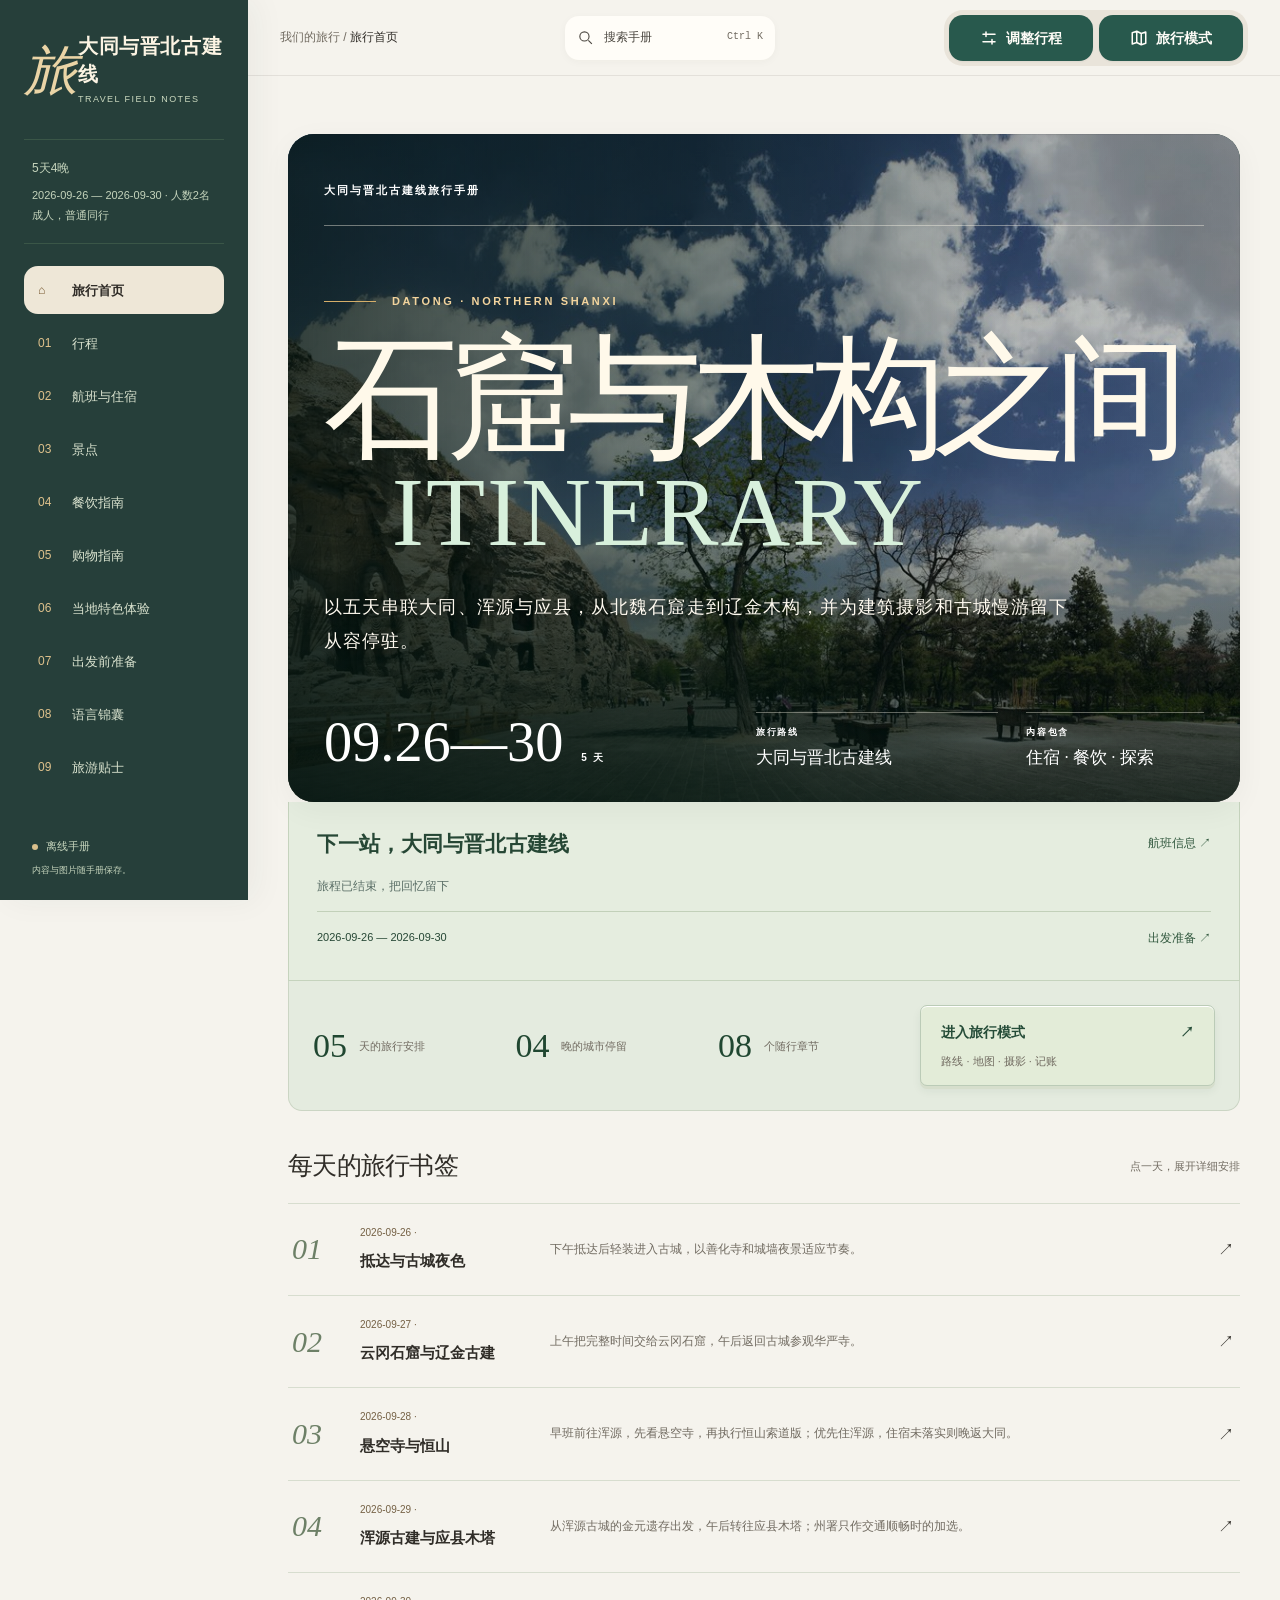
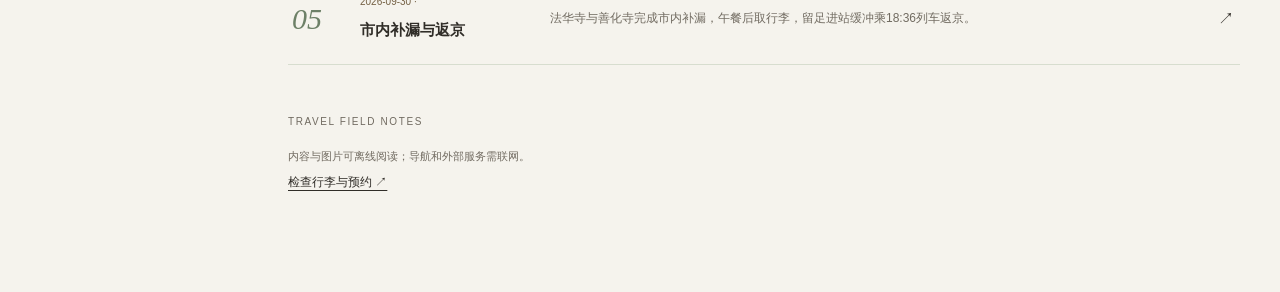
==== datong-2026-09-26/index.html @ 468e5aa9 "Add Datong five-day travel handbook" ====
<!DOCTYPE html>
<html lang="zh-CN"><head><meta charset="utf-8"><meta name="viewport" content="width=device-width,initial-scale=1,viewport-fit=cover"><title>大同与晋北古建线旅行手册 · 2026</title><meta name="description" content="以五天串联大同、浑源与应县，从北魏石窟走到辽金木构，并为建筑摄影和古城慢游留下从容停驻。"><link rel="stylesheet" href="better-interface.css?v=20260822-3"><style id="desktop-rail-critical">.desktop-chapter-rail{display:none}@media(min-width:1180px){body{--desktop-rail-width:176px}body>main{margin-left:176px;width:calc(100% - 176px)}.desktop-chapter-rail{position:fixed;inset:0 auto 0 0;z-index:120;width:176px;display:flex;flex-direction:column;padding:28px 18px 24px;color:#f5efe1;background:linear-gradient(180deg,#082e29,#0a3a33 55%,#062722);box-shadow:inset -1px 0 rgba(231,214,176,.16),18px 0 46px rgba(0,24,20,.16)}.desktop-chapter-rail__brand{display:block;padding:3px 7px 24px;border-bottom:1px solid rgba(231,214,176,.18)}.desktop-chapter-rail__brand small{display:block;color:#d9aa62;font:700 9px/1.4 Arial,sans-serif;letter-spacing:.2em}.desktop-chapter-rail__brand strong{display:block;margin-top:8px;font:500 19px/1.25 Georgia,serif}.desktop-chapter-rail nav{display:grid;gap:4px;margin:auto 0;padding:20px 0}.desktop-chapter-rail nav a{display:grid;grid-template-columns:28px 1fr;align-items:center;gap:9px;min-height:53px;padding:7px 8px;border-radius:13px;color:rgba(241,239,227,.72)}.desktop-chapter-rail nav a b{color:#d9aa62;font:italic 500 15px/1 Georgia,serif}.desktop-chapter-rail nav a span{font:500 12px/1.3 "Microsoft YaHei",sans-serif;white-space:nowrap}.desktop-chapter-rail nav a.is-active{color:#fff;background:rgba(255,255,255,.09)}.desktop-chapter-rail__foot{padding:18px 7px 2px;border-top:1px solid rgba(231,214,176,.18);color:#eee2c8;font:600 9px/1.6 Arial,sans-serif;letter-spacing:.1em}}</style>
<style>/*! tailwindcss v4.2.1 | MIT License | https://tailwindcss.com */
@layer theme{:root,:host{--font-sans:ui-sans-serif, system-ui, sans-serif, "Apple Color Emoji", "Segoe UI Emoji", "Segoe UI Symbol", "Noto Color Emoji";--font-mono:ui-monospace, SFMono-Regular, Menlo, Monaco, Consolas, "Liberation Mono", "Courier New", monospace;--spacing:.25rem;--default-font-family:var(--font-sans);--default-mono-font-family:var(--font-mono)}}@layer base{*,:after,:before,::backdrop{box-sizing:border-box;border:0 solid;margin:0;padding:0}::file-selector-button{box-sizing:border-box;border:0 solid;margin:0;padding:0}html,:host{-webkit-text-size-adjust:100%;tab-size:4;line-height:1.5;font-family:var(--default-font-family,ui-sans-serif, system-ui, sans-serif, "Apple Color Emoji", "Segoe UI Emoji", "Segoe UI Symbol", "Noto Color Emoji");font-feature-settings:var(--default-font-feature-settings,normal);font-variation-settings:var(--default-font-variation-settings,normal);-webkit-tap-highlight-color:transparent}hr{height:0;color:inherit;border-top-width:1px}abbr:where([title]){-webkit-text-decoration:underline dotted;text-decoration:underline dotted}h1,h2,h3,h4,h5,h6{font-size:inherit;font-weight:inherit}a{color:inherit;-webkit-text-decoration:inherit;-webkit-text-decoration:inherit;-webkit-text-decoration:inherit;-webkit-text-decoration:inherit;text-decoration:inherit}b,strong{font-weight:bolder}code,kbd,samp,pre{font-family:var(--default-mono-font-family,ui-monospace, SFMono-Regular, Menlo, Monaco, Consolas, "Liberation Mono", "Courier New", monospace);font-feature-settings:var(--default-mono-font-feature-settings,normal);font-variation-settings:var(--default-mono-font-variation-settings,normal);font-size:1em}small{font-size:80%}sub,sup{vertical-align:baseline;font-size:75%;line-height:0;position:relative}sub{bottom:-.25em}sup{top:-.5em}table{text-indent:0;border-color:inherit;border-collapse:collapse}:-moz-focusring{outline:auto}progress{vertical-align:baseline}summary{display:list-item}ol,ul,menu{list-style:none}img,svg,video,canvas,audio,iframe,embed,object{vertical-align:middle;display:block}img,video{max-width:100%;height:auto}button,input,select,optgroup,textarea{font:inherit;font-feature-settings:inherit;font-variation-settings:inherit;letter-spacing:inherit;color:inherit;opacity:1;background-color:#0000;border-radius:0}::file-selector-button{font:inherit;font-feature-settings:inherit;font-variation-settings:inherit;letter-spacing:inherit;color:inherit;opacity:1;background-color:#0000;border-radius:0}:where(select:is([multiple],[size])) optgroup{font-weight:bolder}:where(select:is([multiple],[size])) optgroup option{padding-inline-start:20px}::file-selector-button{margin-inline-end:4px}::placeholder{opacity:1}@supports (not ((-webkit-appearance:-apple-pay-button))) or (contain-intrinsic-size:1px){::placeholder{color:currentColor}@supports (color:color-mix(in lab, red, red)){::placeholder{color:color-mix(in oklab, currentcolor 50%, transparent)}}}textarea{resize:vertical}::-webkit-search-decoration{-webkit-appearance:none}::-webkit-date-and-time-value{min-height:1lh;text-align:inherit}::-webkit-datetime-edit{display:inline-flex}::-webkit-datetime-edit-fields-wrapper{padding:0}::-webkit-datetime-edit{padding-block:0}::-webkit-datetime-edit-year-field{padding-block:0}::-webkit-datetime-edit-month-field{padding-block:0}::-webkit-datetime-edit-day-field{padding-block:0}::-webkit-datetime-edit-hour-field{padding-block:0}::-webkit-datetime-edit-minute-field{padding-block:0}::-webkit-datetime-edit-second-field{padding-block:0}::-webkit-datetime-edit-millisecond-field{padding-block:0}::-webkit-datetime-edit-meridiem-field{padding-block:0}::-webkit-calendar-picker-indicator{line-height:1}:-moz-ui-invalid{box-shadow:none}button,input:where([type=button],[type=reset],[type=submit]){appearance:button}::file-selector-button{appearance:button}::-webkit-inner-spin-button{height:auto}::-webkit-outer-spin-button{height:auto}[hidden]:where(:not([hidden=until-found])){display:none!important}}@layer components;@layer utilities{.relative{position:relative}.start{inset-inline-start:var(--spacing)}.end{inset-inline-end:var(--spacing)}.container{width:100%}@media (width>=40rem){.container{max-width:40rem}}@media (width>=48rem){.container{max-width:48rem}}@media (width>=64rem){.container{max-width:64rem}}@media (width>=80rem){.container{max-width:80rem}}@media (width>=96rem){.container{max-width:96rem}}.contents{display:contents}.table{display:table}}:root{--jungle:#173f36;--deep:#0c2e2c;--sea:#197e8f;--lagoon:#a8d8d3;--sand:#e8d8b6;--limestone:#f6f0e4;--terracotta:#bd6246;--ink:#21332e;--muted:#697b74;--white:#fffdf8}*{box-sizing:border-box}html{scroll-behavior:smooth}body{background:var(--white);color:var(--ink);margin:0;font-family:Microsoft YaHei,PingFang SC,Noto Sans CJK SC,Arial,sans-serif;line-height:1.75}a{color:inherit;text-decoration:none}.shell{width:min(1160px,100% - 48px);margin:auto}.eyebrow{letter-spacing:.2em;text-transform:uppercase;margin:0 0 10px;font:700 11px/1.3 Arial,sans-serif}.section-no{color:var(--terracotta);opacity:.78;font:500 62px/1 Georgia,serif}h1,h2,h3,p{margin-top:0}h2{letter-spacing:-.03em;margin:0 0 18px;font:500 clamp(34px,5vw,64px)/1.12 Georgia,Songti SC,serif}h3{line-height:1.35}.hero{color:#f8f1df;background:radial-gradient(circle at 78% 42%,#2a7269 0 12%,#0000 36%),linear-gradient(125deg,#0b2927 0%,#174a3e 48%,#1b6971 100%);min-height:760px;position:relative;overflow:hidden}.hero:before{content:"";background:linear-gradient(115deg,#0000 48%,#ffffff0f 48.3% 48.8%,#0000 49.1%),repeating-linear-gradient(100deg,#0000 0 70px,#ffffff05 71px 72px);position:absolute;inset:0}.nav{z-index:2;border-bottom:1px solid #ffffff2e;justify-content:space-between;align-items:center;height:92px;display:flex;position:relative}.brand{letter-spacing:.22em;font:700 12px Arial}.navlinks{gap:28px;font-size:13px;display:flex}.hero-inner{z-index:2;padding:118px 0 100px;position:relative}.hero h1{letter-spacing:-.055em;max-width:820px;margin:0 0 34px;font:500 clamp(52px,8vw,102px)/1.02 Georgia,Songti SC,serif}.lede{color:#dce9df;max-width:650px;font-size:17px;line-height:1.9}.hero-notes{flex-wrap:wrap;gap:12px;margin-top:44px;display:flex}.hero-notes span{border:1px solid #ffffff59;border-radius:99px;padding:8px 15px;font-size:12px}.sun-disc{background:var(--terracotta);border-radius:50%;width:330px;height:330px;position:absolute;bottom:-120px;right:-80px;box-shadow:0 0 100px #e28b5c38}.flight-band{background:var(--limestone);padding:90px 0}.flight-grid{grid-template-columns:1fr 1.25fr;align-items:start;gap:22px 70px;display:grid}.flight-card{background:var(--white);border-left:5px solid var(--sea);grid-template-columns:100px 1fr 32px 1fr;align-items:center;gap:15px;padding:24px;display:grid;box-shadow:0 12px 35px #19372f14}.flight-card b{color:var(--terracotta);font:700 20px Arial}.flight-card small,.flight-card span{color:var(--muted);font-size:11px;display:block}.flight-card strong{font:500 25px Georgia,serif}.flight-card i{color:var(--sea);font-style:normal}.fineprint{color:var(--muted);grid-column:2;margin:4px 0 0;font-size:12px}.section{padding:110px 0}.section-heading{grid-template-columns:105px 1fr;align-items:start;margin-bottom:60px;display:grid}.section-heading>div>p:last-child{color:var(--muted);max-width:680px}.days{border-top:1px solid #cbd6d0}.day{border-bottom:1px solid #d8dfda;grid-template-columns:90px 1fr;gap:35px;padding:34px 20px 34px 0;display:grid;position:relative}.day:after{content:"";background:var(--jungle);transform-origin:top;width:7px;height:100%;transition:all .35s;position:absolute;top:0;right:0;transform:scaleY(0)}.day:hover:after{transform:scaleY(1)}.day-index{color:#a8b7af;font:italic 34px Georgia}.day h3{margin:0 0 9px;font:500 25px Georgia,Songti SC,serif}.day p:last-child{color:#55665f;max-width:800px;margin:0}.day.coast .eyebrow{color:var(--sea)}.day.ubud .eyebrow{color:var(--jungle)}.day.penida .eyebrow{color:var(--terracotta)}.penida-section{background:var(--deep);color:#edf5ef;padding:110px 0}.section-heading.light .section-no{color:#eb9776}.section-heading.light p:last-child{color:#a9c3bb}.penida-timeline{border-left:1px solid #5d7f78;max-width:850px;margin-left:105px}.penida-stop{grid-template-columns:120px 1fr;gap:30px;padding:0 0 30px 38px;display:grid;position:relative}.penida-stop:before{content:"";background:var(--terracotta);border-radius:50%;width:13px;height:13px;position:absolute;top:8px;left:-7px;box-shadow:0 0 0 7px #bd624626}.penida-stop time{color:#f0c592;font:500 27px Georgia}.penida-stop h3{margin:0 0 4px;font:500 21px Georgia,Songti SC,serif}.penida-stop p{color:#a9c3bb;margin:0}.penida-note{color:#dce9df;border-left:4px solid var(--terracotta);background:#16463f;max-width:850px;margin:22px 0 0 105px;padding:20px 24px}.restaurant-grid{grid-template-columns:repeat(2,1fr);gap:28px;display:grid}.restaurant{background:var(--limestone);overflow:hidden}.photo{height:310px;position:relative;overflow:hidden}.photo img{object-fit:cover;width:100%;height:100%;transition:transform .7s}.restaurant:hover .photo img{transform:scale(1.035)}.photo span{color:#fff;letter-spacing:.15em;text-transform:uppercase;background:#0c2e2ce0;padding:7px 12px;font:700 10px Arial;position:absolute;top:18px;left:18px}.restaurant-top{justify-content:space-between;align-items:start;gap:15px;display:flex}.restaurant-top h3{margin:0;font:500 28px Georgia,serif}.restaurant-top b{color:var(--terracotta);white-space:nowrap;font-size:13px}.cuisine{color:var(--sea);font-size:13px;font-weight:700}.restaurant-foot{border-top:1px solid #d4c7ab;justify-content:space-between;gap:15px;margin-top:18px;padding-top:16px;font-size:12px;display:flex}.restaurant-foot a{color:var(--muted);text-decoration:underline}.words-section{background:var(--limestone);padding:110px 0}.vocab-grid{grid-template-columns:repeat(5,1fr);gap:16px;display:grid}.vocab{background:var(--white);padding:22px}.vocab h3{color:var(--terracotta);border-bottom:1px solid #dccdaa;padding-bottom:10px;font:500 20px Georgia,Songti SC,serif}.vocab div{border-bottom:1px dotted #d8d2c5;justify-content:space-between;gap:8px;padding:8px 0;font-size:12px;display:flex}.vocab b{color:var(--jungle);font-family:Arial}.vocab span{color:var(--muted)}.quick-phrases{flex-wrap:wrap;gap:10px;margin-top:28px;display:flex}.quick-phrases span{background:var(--jungle);color:#fff;border-radius:99px;padding:10px 15px;font:700 12px Arial}.quick-phrases em{color:#cfe0d8;margin-left:6px;font:12px Microsoft YaHei}footer{color:#e5eee7;background:#071f1e;padding:90px 0}footer .shell{justify-content:space-between;align-items:end;display:flex}footer p{margin:0;font:500 32px/1.5 Georgia,Songti SC,serif}footer a{color:#a8c0b8;font-size:12px}@media (width<=850px){.shell{width:min(100% - 32px,680px)}.hero{min-height:690px}.navlinks{gap:16px}.hero-inner{padding-top:90px}.hero h1{font-size:55px}.flight-grid{grid-template-columns:1fr}.flight-grid>div:first-child{grid-row:auto}.fineprint{grid-column:1}.section{padding:78px 0}.section-heading{grid-template-columns:68px 1fr}.section-no{font-size:45px}.restaurant-grid{grid-template-columns:1fr}.photo{height:300px}.vocab-grid{grid-template-columns:repeat(2,1fr)}.penida-timeline,.penida-note{margin-left:0}.flight-grid h2{font-size:40px}}@media (width<=560px){.shell{width:calc(100% - 28px)}.nav{height:72px}.navlinks a:nth-child(2){display:none}.hero{min-height:650px}.hero h1{font-size:45px}.lede{font-size:15px}.hero-notes{margin-top:30px}.flight-band{padding:65px 0}.flight-card{grid-template-columns:70px 1fr 18px 1fr;gap:8px;padding:18px}.flight-card strong{font-size:20px}.flight-card b{font-size:16px}.section-heading{grid-template-columns:1fr;gap:14px}.section-no{font-size:38px}h2{font-size:39px}.day{grid-template-columns:48px 1fr;gap:12px;padding-right:0}.day h3{font-size:22px}.penida-section{padding:78px 0}.penida-stop{grid-template-columns:75px 1fr;gap:12px;padding-left:25px}.penida-stop time{font-size:21px}.photo{height:240px}.restaurant-body{padding:21px}.restaurant-top h3{font-size:24px}.restaurant-foot{flex-direction:column}.vocab-grid{grid-template-columns:1fr}.quick-phrases span{width:100%}footer .shell{display:block}footer p{margin-bottom:30px;font-size:26px}}.route-section{background:#f8f4e9;padding:110px 0 0}.journey-label{letter-spacing:.2em;font:700 11px Arial}.journey-block>h3{margin:8px 0 34px;font:500 42px Georgia,Songti SC,serif}.jungle-block{color:#edf5e9;background:linear-gradient(135deg,#143d33,#2c6657)}.sea-block{color:#effafb;background:linear-gradient(135deg,#116a7b,#69b8bd)}.journey-block .days{border-top:1px solid #ffffff4d}.journey-block .day{border-bottom:1px solid #ffffff47;padding:0;display:block}.journey-block .day:after{display:none}.day summary{cursor:pointer;grid-template-columns:78px 1fr 34px;align-items:start;gap:24px;padding:30px 0;list-style:none;display:grid}.day summary::-webkit-details-marker{display:none}.day summary .day-index{color:#ffffffa6;font:italic 36px Georgia}.day summary small{letter-spacing:.16em;opacity:.72;margin-bottom:8px;font:700 10px Arial;display:block}.day summary b{margin-bottom:8px;font:500 25px Georgia,Songti SC,serif;display:block}.day summary em{opacity:.82;max-width:800px;font-size:13px;font-style:normal;display:block}.day summary i{font:300 28px Arial;transition:all .25s}.day[open] summary i{transform:rotate(45deg)}.day-detail{background:#ffffff1f;border-left:3px solid #f0aa83;grid-template-columns:70px 1fr;gap:8px 18px;margin:0 0 32px 102px;padding:25px 30px;display:grid}.day-detail strong{color:#ffe0b5;font-size:12px}.day-detail p,.day-detail p:last-child{color:inherit;opacity:.94;margin:0 0 10px;font-size:14px}.photo-strip{scroll-snap-type:x mandatory;scrollbar-width:none;height:310px;display:flex;overflow-x:auto}.photo-strip::-webkit-scrollbar{display:none}.photo-strip figure{scroll-snap-align:start;flex:0 0 100%;height:100%;margin:0;position:relative}.photo-strip img{object-fit:cover;width:100%;height:100%}.photo-strip span{color:#fff;letter-spacing:.15em;background:#0c2e2ce0;padding:7px 12px;font:700 10px Arial;position:absolute;top:18px;left:18px}.swipe-hint{color:#d7e9e2;letter-spacing:.12em;background:#173f36;justify-content:space-between;padding:8px 18px;font-size:10px;display:flex}.distance{grid-template-columns:1fr 1fr;gap:10px;margin:18px 0;display:grid}.distance span{color:var(--muted);background:#fffaf0;padding:12px;font-size:11px}.distance b{color:var(--jungle);margin-bottom:2px;display:block}.restaurant-actions{flex-wrap:wrap;gap:10px;display:flex}.restaurant-actions a{color:var(--muted);font-size:11px;text-decoration:underline}.restaurant-actions .map-link{background:var(--sea);color:#fff;border-radius:2px;padding:9px 12px;text-decoration:none}.restaurant-foot span{color:var(--muted);font-size:10px}@media (width<=850px){.journey-block{margin:0 -16px;padding:58px 28px 70px}.photo-strip{height:290px}}@media (width<=560px){body{font-size:14px}.route-section{padding-top:72px}.journey-block{margin:0 -14px;padding:48px 18px 58px}.journey-block>h3{font-size:33px}.day summary{grid-template-columns:52px 1fr 22px;gap:10px;padding:24px 0}.day summary .day-index{font-size:28px}.day summary b{font-size:21px}.day summary em{font-size:12px;line-height:1.65}.day-detail{grid-template-columns:48px 1fr;gap:6px 10px;margin:0 0 25px 62px;padding:18px 16px}.day-detail p{font-size:12px}.photo-strip{height:250px}.distance{grid-template-columns:1fr}.restaurant-actions{align-items:center}.restaurant-actions .map-link{text-align:center;flex:1;padding:11px}.restaurant-foot{flex-direction:row}.restaurant-grid{gap:18px}.restaurant{border-radius:4px}}.inline-penida{background:#072f3f52;margin:0 0 34px 102px;padding:30px}.inline-penida h4{margin:0 0 26px;font:500 28px Georgia,Songti SC,serif}.inline-penida .penida-timeline{border-left-color:#ffffff59;max-width:none;margin-left:0}.inline-penida .penida-stop h3{font-size:18px}.inline-penida .penida-stop p{color:#ffffffbf}.inline-penida .penida-note{background:#0a3c468c;margin:5px 0 0}@media (width<=560px){.inline-penida{margin:0 0 25px 62px;padding:20px 15px}.inline-penida h4{font-size:23px}.inline-penida .penida-stop{grid-template-columns:62px 1fr;padding-left:20px}.inline-penida .penida-stop time{font-size:18px}}.flight-grid>div:first-child{grid-row:span 3}.return-flight{border-left-color:var(--terracotta)}.return-flight b{color:var(--sea)}.gallery-wrap{position:relative}.gallery-arrow{width:42px;height:42px;color:var(--jungle);cursor:pointer;z-index:3;background:#fffdf8eb;border:0;border-radius:50%;font-size:20px;transition:all .2s;position:absolute;top:50%;transform:translateY(-50%);box-shadow:0 4px 18px #0003}.gallery-arrow:hover{background:#fff;transform:translateY(-50%)scale(1.06)}.gallery-arrow.prev{left:14px}.gallery-arrow.next{right:14px}.gallery-count{color:#fff;letter-spacing:.1em;z-index:2;background:#0c2e2cdb;padding:6px 10px;font:700 10px Arial;position:absolute;bottom:14px;right:16px}.phrase-title{margin:58px 0 22px}.phrase-title h3{margin:0;font:500 32px Georgia,Songti SC,serif}.phrase-grid{background:#d8cdb8;border:1px solid #d8cdb8;grid-template-columns:repeat(2,1fr);gap:1px;display:grid}.phrase-grid>div{background:var(--white);grid-template-columns:42px 1fr;gap:12px;padding:18px;display:grid}.phrase-grid>div>span{color:var(--terracotta);font:italic 18px Georgia}.phrase-grid p{margin:0}.phrase-grid b,.phrase-grid em{display:block}.phrase-grid b{color:var(--jungle);font:600 13px/1.5 Arial}.phrase-grid em{color:var(--muted);margin-top:4px;font-size:12px;font-style:normal}@media (width<=850px){.flight-grid>div:first-child{grid-row:auto}.phrase-grid{grid-template-columns:1fr}}@media (width<=560px){.gallery-arrow{width:38px;height:38px}.gallery-arrow.prev{left:9px}.gallery-arrow.next{right:9px}.phrase-grid>div{grid-template-columns:34px 1fr;padding:15px 12px}.phrase-title{margin-top:42px}.vocab-grid{gap:10px}}.stay-section{background:#eee5d2;padding:110px 0}.stay-section .section-no{letter-spacing:.16em;margin-top:16px;font:700 14px Arial}.hotel-card{background:var(--white);grid-template-columns:1.1fr .9fr;grid-template-areas:"visual copy""map map";margin-bottom:42px;display:grid;overflow:hidden;box-shadow:0 18px 55px #1f362f1a}.hotel-card.coast-hotel{grid-template-columns:.9fr 1.1fr;grid-template-areas:"copy visual""map map"}.hotel-visual{grid-area:visual;min-width:0}.hotel-copy{grid-area:copy;padding:48px}.hotel-copy h3{margin:0 0 5px;font:500 38px/1.15 Georgia,Songti SC,serif}.hotel-fullname{color:var(--sea);font-size:13px;font-weight:700}.hotel-copy dl{border-top:1px solid #d9d0bd;margin:24px 0}.hotel-copy dl div{border-bottom:1px solid #e2d9c7;grid-template-columns:62px 1fr;gap:12px;padding:10px 0;font-size:12px;display:grid}.hotel-copy dt{color:var(--terracotta);font-weight:700}.hotel-copy dd{color:var(--muted);margin:0}.hotel-links{gap:10px;margin:20px 0 10px;display:flex}.hotel-links a{background:var(--jungle);color:#fff;padding:10px 14px;font-size:11px}.coast-hotel .hotel-links a{background:var(--sea)}.hotel-copy small{color:var(--muted)}.hotel-map{filter:saturate(.78)contrast(.92);border:0;grid-area:map;width:100%;height:260px}@media (width<=850px){.hotel-card,.hotel-card.coast-hotel{grid-template-columns:1fr;grid-template-areas:"visual""copy""map"}.hotel-visual .photo-strip{min-height:360px}.hotel-copy{padding:34px}.hotel-map{height:230px}}@media (width<=560px){.stay-section{padding:72px 0}.hotel-visual .photo-strip{height:270px;min-height:270px}.hotel-copy{padding:26px 20px}.hotel-copy h3{font-size:30px}.hotel-links a{text-align:center;flex:1}.hotel-map{height:210px}.navlinks{gap:12px}.navlinks a:nth-child(2){display:none}}.nearby-heading{margin:80px 0 28px}.nearby-heading h3{margin:0 0 10px;font:500 38px Georgia,Songti SC,serif}.nearby-heading>p:last-child{color:var(--muted);max-width:720px}.nearby-grid{grid-template-columns:repeat(2,1fr);gap:14px;display:grid}.nearby-card{background:#fffdf8;border:1px solid #ded4c1;padding:22px}.nearby-card>div:first-child{justify-content:space-between;display:flex}.nearby-card>div:first-child span{color:var(--sea);letter-spacing:.08em;font-size:10px;font-weight:700}.nearby-card>div:first-child b{color:var(--terracotta);font-size:11px}.nearby-card h4{margin:12px 0 2px;font:500 24px Georgia,serif}.nearby-card>strong{color:var(--jungle);font-size:12px}.nearby-card>p{color:var(--muted);margin:8px 0;font-size:12px}.nearby-card footer{color:inherit;background:0 0;border-top:1px solid #e3dac9;justify-content:space-between;align-items:center;margin-top:14px;padding:14px 0 0;display:flex}.nearby-card footer em{font-size:11px;font-style:normal}.nearby-card footer a{background:var(--sea);color:#fff;padding:8px 11px;font-size:10px}@media (width<=560px){.nearby-heading{margin-top:55px}.nearby-heading h3{font-size:31px}.nearby-grid{grid-template-columns:1fr}.nearby-card{padding:18px}}.hotel-map{display:none}.distance.single{grid-template-columns:1fr}.restaurant-top b small,.nearby-card>div:first-of-type b small{color:var(--muted);margin-top:2px;font-size:9px;font-weight:500;display:block}.nearby-card{overflow:hidden}.nearby-card>img{object-fit:cover;width:calc(100% + 44px);height:190px;margin:-22px -22px 18px}.nearby-card>div:first-of-type{justify-content:space-between;display:flex}.nearby-card>div:first-of-type span{color:var(--sea);letter-spacing:.08em;font-size:10px;font-weight:700}.nearby-card>div:first-of-type b{color:var(--terracotta);text-align:right;font-size:11px}@media (width<=560px){.nearby-card>img{width:calc(100% + 36px);height:175px;margin:-18px -18px 16px}}.tips-section{color:#edf5ef;background:#0c302e;padding:110px 0}.tips-section .section-heading p:last-child{color:#adc5bd}.tips-page{color:var(--ink);background:#f7f0e2;margin:0 0 28px;padding:50px}.tips-page h3{margin:0 0 15px;font:500 40px Georgia,Songti SC,serif}.packing-page{background:#d7b776;grid-template-columns:.8fr 1.2fr;gap:60px;display:grid}.packing-page ol{grid-template-columns:1fr 1fr;gap:0 24px;margin:0;padding:0;list-style:none;display:grid}.packing-page li{border-bottom:1px solid #23332e38;grid-template-columns:34px 1fr;gap:8px;padding:11px 0;font-size:12px;display:grid}.packing-page li span{color:#8b4b37;font:italic 15px Georgia}.tips-intro{max-width:700px;margin-bottom:34px}.tips-grid{grid-template-columns:repeat(2,1fr);gap:14px;display:grid}.tips-grid>div{border-left:4px solid var(--terracotta);background:#fffdf8;padding:24px}.tips-grid h4{margin:0 0 8px;font:500 20px Georgia,Songti SC,serif}.tips-grid p{color:#52655e;margin:0;font-size:12px}.source-note{color:#b8cdc5;flex-wrap:wrap;align-items:center;gap:12px;padding-top:20px;font-size:10px;display:flex}.source-note a{text-decoration:underline}.source-note span{margin-left:auto}@media (width<=700px){.tips-section{padding:75px 0}.tips-page{padding:28px 20px}.packing-page{grid-template-columns:1fr;gap:25px}.packing-page ol,.tips-grid{grid-template-columns:1fr}.tips-page h3{font-size:31px}.source-note span{width:100%;margin-left:0}.navlinks a:last-child{display:none}}.food-field-page .tips-grid>div{border-left-color:#a84f37}.practical-page .tips-grid{grid-template-columns:repeat(2,1fr)}.practical-page .tips-grid>div{border-left-color:#c89548}@media (width<=700px){.practical-page .tips-grid{grid-template-columns:1fr}}.food-chapter{margin:0 0 28px}.food-chapter>summary{display:none}.food-chapter-content{display:block}.image-note{color:var(--muted);margin:18px 0 0;font-size:11px}.grab-link{background:#00b14f!important}.single-photo .photo-strip{overflow:hidden}@media (width<=700px){body{font-size:16px;line-height:1.82}.shell{width:calc(100% - 24px)}.section{padding:68px 0}.section-heading{margin-bottom:38px}.section-heading>div>p:last-child{font-size:15px;line-height:1.8}.food-chapter{background:#f8f1e4;border:1px solid #d7cdb8;border-radius:14px;margin-bottom:14px;overflow:hidden}.food-chapter>summary{cursor:pointer;background:linear-gradient(135deg,#f7eedf,#efe0c5);grid-template-columns:1fr 28px;align-items:center;gap:12px;padding:20px 18px;list-style:none;display:grid}.food-chapter>summary::-webkit-details-marker{display:none}.food-chapter>summary span{min-width:0}.food-chapter>summary small{color:var(--terracotta);letter-spacing:.12em;margin-bottom:6px;font:700 10px/1.3 Arial;display:block}.food-chapter>summary b{font:500 23px/1.25 Georgia,Songti SC,serif;display:block}.food-chapter>summary em{color:var(--muted);margin-top:4px;font-size:13px;font-style:normal;display:block}.food-chapter>summary i{font:300 27px Arial;transition:all .25s}.food-chapter[open]>summary i{transform:rotate(45deg)}.food-chapter-content{padding:14px}.food-chapter:not([open])>.food-chapter-content{display:none}.food-chapter .nearby-heading{margin:12px 4px 22px}.food-chapter .nearby-heading h3{font-size:29px}.food-chapter .nearby-heading>p:last-child{font-size:14px;line-height:1.75}.restaurant-grid,.nearby-grid{gap:14px}.restaurant,.nearby-card{border-radius:10px;box-shadow:0 7px 22px #1f362f14}.photo-strip{height:265px}.restaurant-body{padding:22px 18px}.restaurant-top h3{font-size:27px}.restaurant-top b,.cuisine{font-size:14px}.restaurant-body>p:not(.cuisine){font-size:15px}.distance span{padding:13px;font-size:13px}.restaurant-actions a,.restaurant-actions .map-link{justify-content:center;align-items:center;min-height:44px;font-size:13px;display:flex}.restaurant-foot{font-size:13px}.nearby-card{padding:18px}.nearby-card>img{height:220px}.nearby-card h4{font-size:27px}.nearby-card>strong{font-size:14px}.nearby-card>p{font-size:14px;line-height:1.7}.nearby-card footer em{font-size:13px}.nearby-card footer a{border-radius:4px;align-items:center;min-height:42px;padding:11px 13px;font-size:13px;display:flex}.hotel-copy p{font-size:15px}.hotel-copy dl div{grid-template-columns:58px 1fr;font-size:14px}.hotel-fullname{font-size:14px}.hotel-links a{justify-content:center;align-items:center;min-height:44px;font-size:13px;display:flex}.vocab div,.phrase-grid b{font-size:14px}.phrase-grid em{font-size:13px}.tips-grid p,.packing-page li{font-size:14px}}.prepare-block{background:#fffdf8a3;border:1px solid #bfb39f;margin-top:22px;padding:24px}.prepare-block+.prepare-block{margin-top:16px}.prepare-heading{align-items:flex-start;gap:16px;margin-bottom:20px;display:flex}.prepare-heading>span{color:#a15f48;font:italic 17px Georgia,serif}.prepare-heading h3{color:#173c38;margin:0;font:500 28px Georgia,Songti SC,serif}.prepare-heading p{color:#637069;margin:5px 0 0;font-size:13px}.prepare-block .packing-checklist{margin-top:0}@media (width<=700px){.prepare-block{padding:18px 14px}.prepare-heading h3{font-size:25px}.prepare-heading p{font-size:14px}}.route-mobile-summary{display:none}.mobile-section-fold>summary{cursor:pointer;border:1px solid;justify-content:space-between;align-items:center;gap:12px;min-height:58px;padding:13px 16px;list-style:none;display:flex}.mobile-section-fold>summary::-webkit-details-marker{display:none}.mobile-section-fold>summary b{font-size:14px}.mobile-section-fold>summary i{font:11px Arial}.mobile-section-fold[open]>summary i{font-size:0}.mobile-section-fold[open]>summary i:after{content:"收起 −";font-size:11px}.mobile-section-fold:not([open])>.movement-grid,.mobile-section-fold:not([open])>.sights-grid{display:none}.mobile-section-fold>.movement-grid,.mobile-section-fold>.sights-grid{margin-top:14px}.dark-fold>summary{color:#fff;border-color:#ffffff73}.booking-checklist ol{grid-template-columns:1fr 1fr;gap:0 22px;margin:0;padding:0;list-style:none;display:grid}.booking-checklist li{border-bottom:1px solid #23332e38}.booking-checklist label{cursor:pointer;grid-template-columns:22px 30px 1fr;align-items:start;gap:8px;min-height:76px;padding:10px 2px;display:grid}.booking-checklist input{accent-color:#12656a;width:18px;height:18px;margin-top:3px}.booking-checklist label>span{color:#8b4b37;font:italic 15px Georgia}.booking-checklist label>div{min-width:0}.booking-checklist label b{color:#173c38;font-size:14px;display:block}.booking-checklist label em{color:#397778;margin-top:2px;font:11px/1.5 Arial;display:block}.booking-checklist label small{color:#66746e;margin-top:4px;font-size:12px;line-height:1.55;display:block}.booking-checklist li.is-checked b,.booking-checklist li.is-checked small{opacity:.52}.booking-checklist li.is-checked b{text-decoration:line-through}@media (width<=700px){.day-route-map{overflow:hidden;padding:0!important}.day .route-mobile-summary{grid-template-columns:1fr auto;align-items:center;gap:2px 12px;min-height:62px;padding:13px 15px;list-style:none;display:grid}.route-mobile-summary::-webkit-details-marker{display:none}.day .route-mobile-summary span{color:#a15f48;letter-spacing:.16em;grid-column:1;font:800 9px Arial}.day .route-mobile-summary b{margin:0;font:600 17px/1.35 Georgia,Songti SC,serif}.day .route-mobile-summary i{color:#536b63;grid-area:1/2/3;font:11px Arial}.day-route-map[open] .route-mobile-summary i{font-size:0}.day-route-map[open] .route-mobile-summary i:after{content:"收起 −";font-size:11px}.day-route-map:not([open])>.route-map-content{display:none}.route-map-content{padding:0 13px 13px}.route-map-head{display:none!important}.route-map-track{padding:6px 0!important}.route-stop{grid-template-columns:25px 1fr auto!important;gap:2px 7px!important;min-height:78px!important;padding:9px 11px!important}.route-stop strong{font-size:13px!important}.route-stop time,.route-stop .route-dwell{font-size:11px!important}.route-stop em{font-size:9px}.route-leg{grid-template-columns:auto auto auto;align-content:center;gap:3px;justify-content:start!important;min-height:38px!important;margin-left:18px!important;padding-left:20px!important;display:grid!important}.route-leg span,.route-leg b,.route-leg small{font-size:9px!important}.route-map-content>p{margin:4px 0 0;padding-top:9px;line-height:1.55;font-size:11px!important}.booking-checklist ol{grid-template-columns:1fr}.booking-checklist label{grid-template-columns:22px 24px 1fr;min-height:60px;padding:8px 0}.booking-checklist label b{font-size:14px}.booking-checklist label em{font-size:10px}.booking-checklist label small{-webkit-line-clamp:2;-webkit-box-orient:vertical;margin-top:2px;font-size:11px;line-height:1.4;display:-webkit-box;overflow:hidden}.booking-progress{height:40px;margin-bottom:6px}.prepare-block{margin-top:12px}.prepare-heading{margin-bottom:12px}.prepare-heading p{margin-top:2px}.mobile-section-fold>summary{border:1px solid;justify-content:space-between;align-items:center;gap:10px;min-height:56px;padding:12px 14px;list-style:none;display:flex}.mobile-section-fold>summary::-webkit-details-marker{display:none}.mobile-section-fold>summary b{font-size:14px}.mobile-section-fold>summary i{font:11px Arial}.mobile-section-fold[open]>summary i{font-size:0}.mobile-section-fold[open]>summary i:after{content:"收起 −";font-size:11px}.mobile-section-fold:not([open])>.movement-grid,.mobile-section-fold:not([open])>.sights-grid{display:none}.mobile-section-fold>.movement-grid,.mobile-section-fold>.sights-grid{margin-top:12px}.dark-fold>summary{color:#fff;border-color:#ffffff73}.section-heading{margin-bottom:26px!important}.hours-disclaimer{margin-top:-12px;margin-bottom:18px!important}.spa-card figure{height:190px!important}.spa-copy{padding:17px!important}.spa-copy h3{font-size:24px!important}.shop-row{padding:15px 5px!important}.shop-row h3{font-size:22px!important}.tips-page{margin-bottom:16px!important}.tips-grid>div{padding:18px!important}}::selection{color:#102f2b;background:#d49a72}.reading-progress{z-index:100;transform-origin:0;background:linear-gradient(90deg,#d88b67,#e7c992,#4fa5aa);width:100%;height:3px;animation:linear both reading-progress;animation-timeline:scroll(root);position:fixed;top:0;left:0;transform:scaleX(0)}@keyframes reading-progress{to{transform:scaleX(1)}}.hero .brand,.hero .navlinks{animation:.8s cubic-bezier(.2,.8,.2,1) both soft-drop}.hero .navlinks{animation-delay:.12s}.hero .eyebrow{animation:.8s cubic-bezier(.2,.8,.2,1) .18s both soft-rise}.hero h1{animation:1s cubic-bezier(.2,.8,.2,1) .26s both soft-rise}.hero .lede{animation:.9s cubic-bezier(.2,.8,.2,1) .38s both soft-rise}.hero-notes{animation:.9s cubic-bezier(.2,.8,.2,1) .48s both soft-rise}.sun-disc{animation:9s ease-in-out infinite alternate sun-breathe}@keyframes soft-rise{0%{opacity:0;filter:blur(5px);transform:translateY(24px)}to{opacity:1;filter:none;transform:none}}@keyframes soft-drop{0%{opacity:0;transform:translateY(-14px)}to{opacity:1;transform:none}}@keyframes sun-breathe{to{transform:translate(-15px,-10px)scale(1.05);box-shadow:0 0 130px #e28b5c57}}.motion-ready .reveal-item{opacity:0;filter:blur(4px);transition:opacity .8s var(--reveal-delay,0s) cubic-bezier(.2,.75,.2,1),transform .8s var(--reveal-delay,0s) cubic-bezier(.2,.75,.2,1),filter .8s var(--reveal-delay,0s) ease;transform:translateY(34px)}.motion-ready .reveal-item.is-visible{opacity:1;filter:none;transform:none}.flight-card,.hotel-card,.restaurant,.nearby-card,.vocab,.tips-grid>div{transition:transform .4s cubic-bezier(.2,.75,.2,1),box-shadow .4s,border-color .4s}.flight-card:hover,.restaurant:hover,.nearby-card:hover,.vocab:hover{transform:translateY(-5px);box-shadow:0 18px 42px #19372f21}.hotel-card:hover{box-shadow:0 26px 70px #1f362f29}.photo-strip img,.nearby-card>img{transition:transform .9s cubic-bezier(.2,.75,.2,1),filter .6s}.gallery-wrap:hover .photo-strip img,.nearby-card:hover>img{filter:saturate(1.06)contrast(1.02);transform:scale(1.035)}.map-link,.grab-link,.hotel-links a,.nearby-card footer a{transition:transform .22s,box-shadow .22s,filter .22s;position:relative;overflow:hidden}.map-link:hover,.grab-link:hover,.hotel-links a:hover,.nearby-card footer a:hover{filter:brightness(1.06);transform:translateY(-2px);box-shadow:0 8px 20px #1346412e}.map-link:active,.grab-link:active,.hotel-links a:active,.nearby-card footer a:active{transform:translateY(0)scale(.985)}.food-chapter[open]>.food-chapter-content,.day[open]>.day-detail,.day[open]>.inline-penida{animation:.45s cubic-bezier(.2,.75,.2,1) both detail-reveal}@keyframes detail-reveal{0%{opacity:0;transform:translateY(-8px)}to{opacity:1;transform:none}}.gallery-arrow{-webkit-backdrop-filter:blur(10px)}.gallery-arrow:active{transform:translateY(-50%)scale(.92)}@media (width<=700px){.motion-ready .reveal-item{filter:blur(2px);transition-duration:.62s;transform:translateY(20px)}.flight-card:hover,.restaurant:hover,.nearby-card:hover,.vocab:hover{transform:none}.sun-disc{animation-duration:12s}.food-chapter>summary{-webkit-tap-highlight-color:transparent}.food-chapter>summary:active{background:#ead8b9}}@media (prefers-reduced-motion:reduce){html{scroll-behavior:auto}*,:before,:after{scroll-behavior:auto!important;transition-duration:.01ms!important;animation-duration:.01ms!important;animation-iteration-count:1!important}.reading-progress{display:none}}.day-quicklinks{flex-wrap:wrap;gap:8px;margin:0 0 30px 102px;display:flex}.day-quicklinks a{color:#fff;border:1px solid #ffffff52;border-radius:99px;padding:7px 11px;font-size:11px;transition:all .2s}.day-quicklinks a:hover{background:#ffffff26;transform:translateY(-1px)}.movement-section{background:linear-gradient(140deg,#e5dcc8,#f7f1e5);padding:105px 0}.movement-grid{grid-template-columns:repeat(3,1fr);gap:16px;display:grid}.movement-card{border-top:4px solid var(--sea);background:#fffdf8e6;padding:27px;box-shadow:0 10px 30px #19372f12}.movement-card>span{color:var(--terracotta);letter-spacing:.1em;font:700 10px Arial}.movement-card h3{margin:10px 0 4px;font:500 25px Georgia,Songti SC,serif}.movement-card>strong{color:var(--jungle);font-size:12px}.movement-card>p{color:var(--muted);margin:13px 0 20px;font-size:13px}.movement-card>div{gap:8px;display:flex}.movement-card a{background:var(--jungle);color:#fff;padding:9px 11px;font-size:11px}.movement-card a:last-child{background:var(--sea)}.restaurant-why{border-left:3px solid var(--terracotta);color:#52655e;background:#fffaf0;padding:13px 14px;font-size:13px!important}.restaurant-why b{color:var(--jungle);letter-spacing:.08em;margin-bottom:4px;font-size:11px;display:block}.inline-place-wrap{display:inline}.inline-place{color:var(--jungle);text-underline-offset:4px;font-weight:700;-webkit-text-decoration:underline #1b697173;text-decoration:underline #1b697173;text-decoration-thickness:1px;transition:all .2s}.inline-place:hover{color:var(--terracotta);text-decoration-color:currentColor}.place-note{color:#718079;font-size:.88em}.penida-section .inline-place{color:#f0c592}.penida-section .place-note{color:#b9cdc6}.walkable-extras{grid-template-columns:repeat(2,1fr);gap:12px;margin-top:18px;display:grid}.walkable-extras>a{background:#fffaf0;border:1px solid #dfd3bd;grid-template-columns:1fr auto;gap:3px 14px;padding:17px 19px;transition:all .25s;display:grid}.walkable-extras>a:hover{border-color:var(--terracotta);transform:translateY(-2px);box-shadow:0 10px 25px #19372f14}.walkable-extras small{color:var(--terracotta);font-weight:700}.walkable-extras b{font:500 21px Georgia,Songti SC,serif}.walkable-extras span{color:var(--jungle);grid-area:1/2/span 2;align-self:center;font-size:12px}.walkable-extras em{color:var(--muted);font-size:12px;font-style:normal}.phrase-groups{gap:12px;display:grid}.phrase-group{background:#fff;border:1px solid #ddd2bd}.phrase-group>summary{cursor:pointer;grid-template-columns:38px 1fr auto 30px;align-items:center;gap:12px;padding:18px 20px;list-style:none;display:grid}.phrase-group>summary::-webkit-details-marker{display:none}.phrase-group>summary span{color:var(--terracotta);font:italic 18px Georgia}.phrase-group>summary b{font:500 21px Georgia,Songti SC,serif}.phrase-group>summary em{color:var(--muted);font-size:12px;font-style:normal}.phrase-group>summary i{font:300 24px Arial;transition:all .25s}.phrase-group[open]>summary i{transform:rotate(45deg)}.phrase-group .phrase-grid{padding:0 18px 18px}.phrase-group[open] .phrase-grid{animation:.35s both detail-reveal}.food-chapter>summary{cursor:pointer;background:linear-gradient(135deg,#f7eedf,#efe0c5);border:1px solid #d7cdb8;grid-template-columns:1fr 32px;align-items:center;gap:14px;padding:21px 23px;list-style:none;display:grid}.food-chapter>summary::-webkit-details-marker{display:none}.food-chapter>summary small{color:var(--terracotta);letter-spacing:.12em;margin-bottom:5px;font:700 10px/1.3 Arial;display:block}.food-chapter>summary b{font:500 25px/1.25 Georgia,Songti SC,serif;display:block}.food-chapter>summary em{color:var(--muted);margin-top:3px;font-size:13px;font-style:normal;display:block}.food-chapter>summary i{font:300 27px Arial;transition:all .25s}.food-chapter[open]>summary i{transform:rotate(45deg)}.food-chapter:not([open])>.food-chapter-content{display:none}.food-chapter[open]>.food-chapter-content{padding-top:22px}@media (width<=850px){.movement-grid{grid-template-columns:1fr 1fr}}@media (width<=700px){.day-quicklinks{margin:0 0 24px 62px}.day-quicklinks a{padding:8px 10px;font-size:12px}.movement-section{padding:72px 0}.movement-grid{grid-template-columns:1fr}.movement-card{padding:22px}.movement-card h3{font-size:26px}.movement-card>p{font-size:14px}.movement-card a{text-align:center;flex:1;justify-content:center;align-items:center;min-height:42px;font-size:12px;display:flex}.food-chapter>summary{border:0}.restaurant-why{font-size:14px!important}.walkable-extras{grid-template-columns:1fr}.walkable-extras>a{padding:17px 16px}.inline-place{font-size:1em}.place-note{font-size:.9em}.phrase-group{border-radius:10px;overflow:hidden}.phrase-group>summary{grid-template-columns:32px 1fr auto 24px;gap:8px;padding:17px 14px}.phrase-group>summary b{font-size:20px}.phrase-group>summary em{font-size:11px}.phrase-group .phrase-grid{padding:0 10px 12px}.phrase-grid{grid-template-columns:1fr!important}}.inline-place{color:#0b4f49;font-weight:800;text-decoration-color:#c66f4f;text-decoration-thickness:2px}.place-note{color:#40554d;font-size:.94em;font-weight:600}.journey-block .inline-place{color:#f7d99f;text-decoration-color:#f0a37d}.journey-block .place-note{color:#f4faf6}.contents-section{color:#f4eedf;background:#0b302d;padding:90px 0}.contents-section h2{max-width:720px}.contents-grid{background:#ffffff24;grid-template-columns:repeat(4,1fr);gap:1px;margin-top:38px;display:grid}.contents-grid a{background:#103d38;flex-direction:column;min-height:145px;padding:22px;transition:all .25s;display:flex}.contents-grid a:hover{background:#18564d;transform:translateY(-3px)}.contents-grid b{margin-top:auto;font:500 21px Georgia,Songti SC,serif}.contents-grid em{color:#bcd0c8;font-size:12px;font-style:normal}.back-to-contents{width:max-content;color:var(--terracotta);letter-spacing:.08em;border-bottom:1px solid;margin:42px 0 0 auto;font-size:12px;font-weight:700;display:block}.sights-section{color:#f5f1e5;background:linear-gradient(145deg,#0d3834,#12656a);padding:105px 0}.sights-grid{grid-template-columns:repeat(4,1fr);gap:14px;display:grid}.sight-card{background:#ffffff14;border:1px solid #ffffff2e;flex-direction:column;min-height:270px;padding:24px;transition:all .3s;display:flex}.sight-card:hover{background:#ffffff24;transform:translateY(-4px)}.sight-card>span{color:#f0b28c;letter-spacing:.12em;font:700 10px Arial}.sight-card h3{margin:25px 0 8px;font:500 25px Georgia,Songti SC,serif}.sight-card b{color:#f3d3a2;font-size:12px}.sight-card p{color:#d5e3dd;margin:14px 0;font-size:13px}.sight-card em{color:#fff;margin-top:auto;font-size:11px;font-style:normal;text-decoration:underline}.sights-section .back-to-contents{color:#f0c592}.restaurant-day{border-top:1px dotted #d6c4aa;padding-top:10px;font-weight:700;color:#9f5a3f!important;font-size:12px!important}.vocab>summary{cursor:pointer;grid-template-columns:1fr auto 24px;align-items:center;gap:8px;list-style:none;display:grid}.vocab>summary::-webkit-details-marker{display:none}.vocab>summary h3{margin:0}.vocab>summary>span{color:var(--muted);font-size:11px}.vocab>summary i{font:300 21px Arial;transition:all .25s}.vocab[open]>summary i{transform:rotate(45deg)}.vocab .vocab-items{border:0;margin-top:10px;padding:0;display:block}.vocab .vocab-items>div{display:flex}.vocab:not([open]) .vocab-items{display:none}@media (width<=850px){.contents-grid,.sights-grid{grid-template-columns:repeat(2,1fr)}}@media (width<=700px){.contents-section{padding:66px 0}.contents-grid{grid-template-columns:1fr 1fr}.contents-grid a{min-height:126px;padding:17px}.contents-grid b{font-size:19px}.sights-grid{grid-template-columns:1fr}.sight-card{min-height:220px}.journey-block .place-note{color:#fff;font-weight:700}.vocab-grid{grid-template-columns:1fr}.vocab{padding:0}.vocab>summary{padding:18px}.vocab-items{margin:0;padding:0 18px 16px}.vocab>summary h3{border:0;padding:0}.back-to-contents{padding:8px 0;font-size:13px}}.feature-strip{grid-template-columns:repeat(3,1fr);gap:12px;margin:-18px 0 32px;display:grid}.feature-strip figure{background:#d8ded8;height:230px;margin:0;position:relative;overflow:hidden}.feature-strip img{object-fit:cover;width:100%;height:100%;transition:all .6s}.feature-strip figure:hover img{transform:scale(1.035)}.feature-strip figcaption{color:#fff;background:linear-gradient(#0000,#071f1ed1);padding:28px 14px 10px;font-size:10px;position:absolute;bottom:0;left:0;right:0}.sight-strip{grid-template-columns:repeat(2,1fr)}.planb-section{background:#efe6d4;padding:105px 0}.planb-grid{grid-template-columns:repeat(4,1fr);gap:14px;display:grid}.planb-grid article{border-top:4px solid var(--terracotta);background:#fffaf0;min-height:215px;padding:24px}.planb-grid span{color:var(--sea);letter-spacing:.12em;font:700 10px Arial}.planb-grid h3{margin:22px 0 10px;font:500 23px Georgia,Songti SC,serif}.planb-grid p{color:var(--muted);font-size:13px}.food-regions{gap:14px;display:grid}.food-region{background:#fbf6eb;border:1px solid #d8cdb8}.food-region>summary{cursor:pointer;grid-template-columns:1fr auto 30px;align-items:center;gap:12px;padding:18px 20px;list-style:none;display:grid}.food-region>summary::-webkit-details-marker{display:none}.food-region>summary b{font:500 23px Georgia,Songti SC,serif}.food-region>summary span{color:var(--muted);font-size:12px}.food-region>summary i{font:300 24px Arial;transition:all .25s}.food-region[open]>summary i{transform:rotate(45deg)}.food-region>.restaurant-grid,.food-region>.nearby-grid,.food-region>.walkable-extras{margin:0 16px 16px}.food-region[open]>.restaurant-grid,.food-region[open]>.nearby-grid,.food-region[open]>.walkable-extras{animation:.35s both detail-reveal}.vocab-grid{align-items:start}.vocab{align-self:start;width:100%}.back-to-contents{letter-spacing:.04em;padding:10px 0;font-size:15px!important}@media (width<=850px){.planb-grid{grid-template-columns:repeat(2,1fr)}}@media (width<=700px){.feature-strip{scroll-snap-type:x mandatory;margin-bottom:24px;display:flex;overflow-x:auto}.feature-strip figure{scroll-snap-align:start;flex:0 0 82%;height:220px}.planb-section{padding:72px 0}.planb-grid{grid-template-columns:1fr}.planb-grid article{min-height:0}.food-region>summary{padding:17px 15px}.food-region>.restaurant-grid,.food-region>.nearby-grid,.food-region>.walkable-extras{margin:0 9px 9px}.food-chapter-content{padding-left:9px!important;padding-right:9px!important}.back-to-contents{font-size:16px!important}}.movement-card{padding:0;overflow:hidden}.movement-card>figure{height:190px;margin:0;position:relative;overflow:hidden}.movement-card>figure img{object-fit:cover;width:100%;height:100%}.movement-card>figure figcaption,.sight-card>figure figcaption{color:#fff;background:linear-gradient(#0000,#071f1ecc);padding:24px 10px 8px;font-size:9px;position:absolute;bottom:0;left:0;right:0}.movement-copy>span{color:var(--terracotta);letter-spacing:.1em;font:700 10px Arial}.movement-copy h3{margin:10px 0 4px;font:500 25px Georgia,Songti SC,serif}.movement-copy>strong{color:var(--jungle);font-size:12px}.movement-copy>p{color:var(--muted);margin:13px 0 20px;font-size:13px}.movement-copy>div{gap:8px;display:flex}.movement-copy a{background:var(--jungle);color:#fff;padding:9px 11px;font-size:11px}.movement-copy a:last-child{background:var(--sea)}.sight-card{padding:0;overflow:hidden}.sight-card>figure{height:180px;margin:0;position:relative;overflow:hidden}.sight-card>figure img{object-fit:cover;width:100%;height:100%}.sight-copy{flex-direction:column;flex:1;padding:24px;display:flex}.sight-copy>span{color:#f0b28c;letter-spacing:.12em;font:700 10px Arial}.sight-copy h3{margin:20px 0 8px;font:500 25px Georgia,Songti SC,serif}.sight-copy b{color:#f3d3a2;font-size:12px}.sight-copy p{color:#d5e3dd;margin:14px 0;font-size:13px}.sight-copy em{color:#fff;margin-top:auto;font-size:11px;font-style:normal;text-decoration:underline}.booking-grid article{position:relative}.booking-grid article>i{color:#d8c7ab;font:italic 32px Georgia;position:absolute;top:14px;right:18px}.booking-grid article>b{color:var(--sea);margin:-3px 0 9px;font-size:11px;display:block}:root{--color-primary:#6b7280;--color-accent:#0891b2;--color-background:#f5f5f0;--color-foreground:#0f172a;--color-muted:#f6f6f7;--color-border:#deded8;--color-ring:#0891b2;--editorial-ink:#111813;--editorial-paper:#f5f5f0;--editorial-sage:#dfe5dc}body{background:var(--editorial-paper);color:var(--editorial-ink);-webkit-font-smoothing:antialiased;font-size:16px;line-height:1.7}h1,h2,h3,.contents-grid b,.day summary b,.restaurant-top h3{font-family:Georgia,"Source Serif 4",Songti SC,serif}a,summary,button{cursor:pointer}a:focus-visible,summary:focus-visible,button:focus-visible{outline:3px solid var(--color-ring);outline-offset:4px}img{background:#e5e7e1}.hero{background:linear-gradient(115deg,#091c19 0%,#153f38 55%,#087783 140%);min-height:min(820px,94vh)}.hero:before{opacity:.35}.hero h1{letter-spacing:-.045em;max-width:900px}.hero-notes span{border-color:#ffffff8c;border-radius:0;align-items:center;min-height:44px;display:flex}.sun-disc{box-shadow:none;opacity:.9}.contents-section,.flight-band,.stay-section,.route-section,.movement-section,.sights-section,.planb-section,.words-section,.tips-section{border-top:4px solid var(--editorial-ink)}.contents-grid a{background:#103d38;border-bottom:1px solid #ffffff3d;border-right:1px solid #ffffff3d;transition:background-color .2s,color .2s}.contents-grid a:hover{color:#111813;background:#f5f5f0;transform:none}.contents-grid a:hover em{color:#3f504a}.section-heading{margin-bottom:48px}.section-no{opacity:1;font-weight:700}.eyebrow{letter-spacing:.16em;font-size:11px}.flight-card,.hotel-card,.restaurant,.nearby-card,.movement-card,.vocab,.phrase-group,.food-region,.planb-grid article,.sight-card{box-shadow:none!important;border-radius:0!important}.flight-card{border:1px solid var(--color-border);border-left:5px solid var(--sea)}.hotel-card{border:1px solid #cfd4ce}.restaurant,.nearby-card,.movement-card,.vocab,.phrase-group,.food-region,.planb-grid article{background:#fafaf6;border:1px solid #cfd4ce}.restaurant:hover,.nearby-card:hover,.movement-card:hover,.vocab:hover,.flight-card:hover{border-color:#68766f;box-shadow:none!important;transform:none!important}.restaurant:hover img,.nearby-card:hover img,.movement-card:hover img{filter:none!important;transform:none!important}.food-chapter>summary,.phrase-group>summary,.food-region>summary,.vocab>summary{min-height:56px;transition:background-color .2s,color .2s}.food-chapter>summary:hover,.phrase-group>summary:hover,.food-region>summary:hover,.vocab>summary:hover{background:#e4e8e1}.vocab[open]>summary h3,.vocab[open]>summary span{color:#fff}.vocab-grid{grid-template-columns:repeat(4,1fr);gap:12px}.vocab{padding:0}.vocab>summary{padding:18px}.vocab-items{padding:0 18px 16px!important}.vocab .vocab-items>div{align-items:center;min-height:42px}.phrase-group{overflow:hidden}.restaurant-actions a,.nearby-card footer a,.movement-copy a,.hotel-links a,.map-link,.grab-link{justify-content:center;align-items:center;min-height:44px;display:flex;border-radius:0!important;transition:background-color .2s,color .2s,opacity .2s!important}.back-to-contents{justify-content:center;align-items:center;min-height:48px;text-decoration:none;transition:background-color .2s,color .2s;display:flex;border:1px solid!important;padding:12px 18px!important}.back-to-contents:hover{color:#fff;background:#111813;border-color:#111813!important}.reading-progress{background:#0891b2;height:2px}.motion-ready .reveal-item{filter:none;transition-duration:.42s;transform:translateY(16px)}.gallery-arrow{border-radius:0}.sights-grid,.planb-grid{gap:12px}.sight-card,.planb-grid article{transition:background-color .2s,border-color .2s}.sight-card:hover{background:#ffffff24;border-color:#fff;transform:none}.planb-grid article:hover{background:#fff;border-color:#68766f}@media (width<=850px){.vocab-grid{grid-template-columns:repeat(2,1fr)}}@media (width<=700px){body{font-size:16px;line-height:1.72}.shell{width:calc(100% - 32px)}.hero{min-height:720px}.hero h1{font-size:47px;line-height:1.04}.hero-inner{padding-top:82px}.nav{height:76px}.navlinks{scrollbar-width:none;gap:18px;max-width:68%;overflow-x:auto}.navlinks a{white-space:nowrap;align-items:center;min-height:44px;display:flex}.section,.stay-section,.movement-section,.sights-section,.planb-section,.words-section,.tips-section{padding-top:64px;padding-bottom:64px}.section-heading{margin-bottom:36px}.contents-grid{grid-template-columns:1fr 1fr}.contents-grid a{min-height:132px}.day summary{padding:20px 14px}.day summary>span:nth-child(2)>em{font-size:14px;line-height:1.7}.place-note{font-size:.92em}.restaurant-grid,.nearby-grid{grid-template-columns:1fr}.restaurant-body,.nearby-card,.movement-copy,.sight-copy{padding:20px}.vocab-grid{grid-template-columns:1fr}.vocab>summary,.food-chapter>summary,.food-region>summary,.phrase-group>summary{min-height:60px}.restaurant-actions,.movement-copy>div,.hotel-links{gap:8px}.restaurant-actions a,.movement-copy a,.hotel-links a{font-size:12px}.back-to-contents{width:100%;margin-top:32px;font-size:16px!important}.photo-strip,.nearby-card>img{height:240px}.contents-section h2{font-size:36px}}.movement-grid,.sights-grid{grid-template-columns:repeat(2,minmax(0,1fr));gap:18px}.movement-card,.sight-card{min-width:0}.movement-card>figure,.sight-card>figure{height:260px}.movement-copy>p,.sight-copy p{font-size:14px;line-height:1.75}.walkable-extras{grid-template-columns:repeat(2,minmax(0,1fr));gap:14px}.walkable-extras>a.walkable-card{min-width:0;padding:0;display:block;overflow:hidden}.walkable-card>figure{background:#e4dfd5;height:220px;margin:0;position:relative;overflow:hidden}.walkable-card>figure img{object-fit:cover;width:100%;height:100%}.walkable-card>figure figcaption{color:#fff;background:linear-gradient(#0000,#071f1ed6);padding:28px 12px 9px;font-size:9px;position:absolute;inset:auto 0 0}.walkable-card>div{gap:8px;padding:20px;display:grid}.walkable-card>div small{color:var(--terracotta);font-weight:700}.walkable-card>div b{font:500 22px Georgia,Songti SC,serif}.walkable-card>div span,.walkable-card>div em{font-size:13px;line-height:1.65}.walkable-card>div em{color:var(--muted);font-style:normal}.walkable-card>div strong{color:var(--jungle);font-size:12px;text-decoration:underline}@media (width<=700px){.movement-grid,.sights-grid,.walkable-extras{grid-template-columns:1fr}.movement-card>figure,.sight-card>figure,.walkable-card>figure{height:230px}}@media (prefers-reduced-motion:reduce){.motion-ready .reveal-item{opacity:1;filter:none;transform:none}.sun-disc{animation:none}.gallery-arrow,.contents-grid a,.restaurant,.nearby-card,.movement-card{transition:none!important}}.hours-disclaimer{border-left:3px solid var(--terracotta);color:var(--muted);background:#fffdf89e;margin:-24px 0 28px;padding:12px 14px;font-size:12px;line-height:1.65}.hours-disclaimer.light{color:#dce8e3;background:#ffffff12;border-left-color:#e9b98d}.hours-line{background:#f0eadf;align-items:flex-start;gap:9px;display:flex;color:#40534c!important;margin:14px 0!important;padding:11px 12px!important;font-size:12px!important;line-height:1.6!important}.hours-line>b{color:var(--terracotta);letter-spacing:.1em;text-transform:uppercase;flex:none;font-size:10px}.sight-copy .hours-line{background:#ffffff17;color:#e2ece8!important}.sight-title-row{justify-content:space-between;align-items:flex-start;gap:12px;display:flex}.sight-title-row h3{margin-right:auto}.sight-title-row>strong{color:#f3d3a2;text-align:right;flex:none;margin-top:22px;font-size:13px}.sight-title-row>strong small{color:#afc5bc;margin-top:3px;font-size:9px;font-weight:500;display:block}.sight-facts{flex-wrap:wrap;gap:7px;margin-top:12px;display:flex}.sight-facts span{color:#f5dfbd;border:1px solid #ffffff38;padding:6px 8px;font-size:10px}.sight-copy>a{color:#fff;margin-top:auto;font-size:12px;font-style:normal;text-decoration:underline}.sight-copy>p:not(.hours-line){margin-bottom:10px}@media (width<=700px){.hours-disclaimer{margin-top:-16px;font-size:13px}.hours-line{font-size:13px!important}.sight-title-row h3{font-size:24px}.sight-title-row>strong{font-size:14px}.sight-facts span{font-size:11px}.sight-copy>a{align-items:center;min-height:44px;font-size:13px;display:flex}}.photo-note{color:#203d36;background:linear-gradient(135deg,#fffdf6e6,#e5efe7b8);border:1px solid #4f685b47;margin:0 22px 24px;padding:20px}.photo-note-head{align-items:flex-start;gap:14px;margin-bottom:16px;display:flex}.photo-note-head>span{letter-spacing:.15em;color:var(--terracotta);padding-top:4px;font:700 9px Arial}.photo-note-head>div{flex-direction:column;display:flex}.photo-note-head b{font:500 18px Georgia,Songti SC,serif}.photo-note-head small{color:var(--muted);margin-top:3px;font-size:11px}.photo-note-grid{grid-template-columns:1.35fr 1fr;gap:18px;display:grid}.photo-note-grid>div{border-top:1px solid #2f4b4133;padding-top:12px}.photo-note-grid strong{letter-spacing:.08em;color:var(--terracotta);font-size:11px}.photo-note-grid ul{margin:10px 0 0;padding-left:18px}.photo-note-grid li,.photo-note-grid p{color:#41564f;font-size:12px;line-height:1.7}.photo-note-grid li+li{margin-top:5px}.sight-card .gallery-wrap{flex:none;height:220px}.sight-card .photo-strip{height:220px}.sight-card .gallery-arrow{opacity:1}.sight-source{color:#9fb3ab;margin:0 0 12px;font-size:9px;line-height:1.5;display:block}.sight-copy>a{padding-top:8px}@media (width<=700px){.photo-note{margin:0 12px 18px;padding:18px 16px}.photo-note-head{display:block}.photo-note-head>span{margin-bottom:6px;display:block}.photo-note-head b{font-size:19px}.photo-note-head small{font-size:12px}.photo-note-grid{grid-template-columns:1fr;gap:12px}.photo-note-grid li,.photo-note-grid p{font-size:14px}.sight-card .gallery-wrap,.sight-card .photo-strip{height:235px}.sight-card .gallery-arrow{width:44px;height:44px}.sight-source{font-size:10px}}.movement-grid{grid-template-columns:1fr;gap:22px}.movement-card{grid-template-columns:minmax(300px,42%) minmax(0,1fr);align-items:stretch;display:grid}.movement-card>figure{height:auto;min-height:280px}.movement-copy{flex-direction:column;justify-content:center;min-width:0;padding:34px 38px;display:flex}.movement-copy>span,.movement-copy h3,.movement-copy>strong,.movement-copy>p{writing-mode:horizontal-tb;word-break:normal;overflow-wrap:anywhere}.movement-copy h3{font-size:29px;line-height:1.25}.movement-copy>p{max-width:62ch;font-size:15px;line-height:1.8}.movement-copy>div{flex-wrap:wrap}@media (width<=700px){.contents-grid{grid-template-columns:repeat(4,minmax(0,1fr))}.contents-grid a{min-width:0;min-height:112px;padding:12px 9px}.contents-grid span{font-size:15px}.contents-grid b{overflow-wrap:normal;word-break:keep-all;font-size:15px;line-height:1.35}.contents-grid em{display:none}.movement-card{display:block}.movement-card>figure{height:220px;min-height:0}.movement-copy{padding:24px 22px}.movement-copy h3{font-size:26px}.movement-copy>p{font-size:15px}}.booking-progress{background:#faf6ec;border:1px solid #b9ad97;align-items:center;height:44px;margin-bottom:18px;padding:0 15px;display:flex;position:relative;overflow:hidden}.booking-progress>span{background:#12656a2e;transition:width .25s;position:absolute;inset:0 auto 0 0}.booking-progress>b{color:#173c38;letter-spacing:.05em;font-size:12px;position:relative}.booking-check{cursor:pointer;align-items:center;gap:8px;min-height:34px;display:flex;position:absolute;bottom:18px;left:22px}.booking-check input{accent-color:#12656a;width:18px;height:18px}.booking-check span{color:#315b55!important;letter-spacing:.04em!important;font-size:11px!important}.booking-grid article{padding-bottom:62px}.booking-grid article.is-checked{background:#e3ebe5;border-color:#55756c}.booking-grid article.is-checked h3,.booking-grid article.is-checked p{opacity:.6}.booking-grid article.is-checked h3{text-decoration:line-through}.menu-field-page{background:#ead5b5;margin-bottom:26px}.menu-reading-grid{background:#b49a75;grid-template-columns:repeat(4,1fr);gap:1px;margin-bottom:20px;display:grid}.menu-reading-grid>div{background:#fffaf0;padding:22px}.menu-reading-grid h4{margin:0 0 8px;font:500 19px Georgia,Songti SC,serif}.menu-reading-grid p{color:#52655e;margin:0;font-size:13px;line-height:1.7}.menu-dictionary{background:#fffaf0;border:1px solid #bda98b}.menu-dictionary>summary{cursor:pointer;grid-template-columns:1fr auto 24px;align-items:center;gap:10px;min-height:58px;padding:15px 18px;list-style:none;display:grid}.menu-dictionary>summary::-webkit-details-marker{display:none}.menu-dictionary>summary b{font:500 21px Georgia,Songti SC,serif}.menu-dictionary>summary span{color:#697a72;font-size:12px}.menu-dictionary>summary i{font:300 23px Arial;transition:transform .2s}.menu-dictionary[open]>summary i{transform:rotate(45deg)}.menu-dictionary .tips-grid{padding:0 18px 18px}@media (width<=700px){.mobile-dock{grid-template-columns:repeat(4,minmax(0,1fr))}.mobile-dock a{border-bottom:1px solid #ffffff1f;border-right:1px solid #ffffff1f;min-width:0;min-height:46px}.mobile-dock a:nth-child(4n){border-right:0}.mobile-dock a:nth-child(n+5){border-bottom:0}.mobile-dock b{font-size:11px}.mobile-dock span{font-size:10px}.menu-reading-grid{grid-template-columns:1fr}.menu-reading-grid>div{padding:18px}.menu-dictionary .tips-grid{padding:0 10px 10px}.booking-check{min-height:44px;bottom:14px;left:20px}.booking-grid article{padding-bottom:66px}body{padding-bottom:calc(76px + env(safe-area-inset-bottom))}.mobile-dock{left:12px;right:12px;bottom:calc(8px + env(safe-area-inset-bottom));scroll-snap-type:x proximity;overscroll-behavior-inline:contain;scrollbar-width:none;background:#082321eb;border-color:#ffffff2e;grid-template-columns:none;padding:4px;scroll-padding-inline:4px;display:flex;overflow:auto hidden;box-shadow:0 10px 28px #0316143d}.mobile-dock::-webkit-scrollbar{display:none}.mobile-dock a{scroll-snap-align:start;white-space:nowrap;flex-direction:row;flex:0 0 76px;gap:6px;min-width:76px;height:46px;min-height:46px;padding:0 9px;border:0!important;border-right:1px solid #ffffff1f!important}.mobile-dock a:last-child{border-right:0!important}.mobile-dock b{font-size:11px;line-height:1}.mobile-dock span{margin:0;font-size:11px;line-height:1}}.route-section{overflow:clip}.trip-pulse{background:#efe4cf;border-top:4px solid #111813;border-bottom:1px solid #cfc4ae;padding:34px 0}.pulse-grid{grid-template-columns:minmax(0,1.25fr) minmax(420px,.75fr);align-items:stretch;gap:34px;display:grid}.pulse-status{grid-template-columns:150px 1fr;align-content:center;gap:6px 24px;display:grid}.pulse-status>span{color:#9b563f;letter-spacing:.14em;border-right:1px solid #b9ad97;grid-row:1/4;padding-right:22px;font:700 10px/1.4 Arial,sans-serif}.pulse-status small{color:#56645e;font-size:12px;font-weight:700}.pulse-status strong{color:#102f2b;font:500 36px/1.12 Georgia,Songti SC,serif}.pulse-status p{color:#52615b;max-width:680px;margin:5px 0 0;font-size:13px}.pulse-actions{background:#f8f2e7;border:1px solid #a99f8d;grid-template-columns:repeat(3,1fr);display:grid}.pulse-actions a{border-right:1px solid #cfc4ae;flex-direction:column;justify-content:flex-end;min-height:112px;padding:18px;transition:background-color .2s,color .2s;display:flex}.pulse-actions a:last-child{border-right:0}.pulse-actions a:hover{color:#fff;background:#102f2b}.pulse-actions b{font:500 18px Georgia,Songti SC,serif}.pulse-actions span{color:#68766f;margin-top:5px;font-size:11px}.pulse-actions a:hover span{color:#cbdad4}.mobile-dock{display:none}.packing-checklist{min-width:0}.packing-progress{border:1px solid #23332e4d;align-items:center;height:42px;margin-bottom:16px;padding:0 14px;display:flex;position:relative;overflow:hidden}.packing-progress>span{background:#12656a33;transition:width .25s;position:absolute;inset:0 auto 0 0}.packing-progress b{color:#173c38;letter-spacing:.06em;font-size:11px;position:relative}.packing-checklist ol{grid-template-columns:1fr 1fr;gap:0 24px;margin:0;padding:0;list-style:none;display:grid}.packing-checklist li{border-bottom:1px solid #23332e38;padding:0;display:block}.packing-checklist label{cursor:pointer;grid-template-columns:22px 30px 1fr;align-items:center;gap:8px;min-height:48px;font-size:12px;display:grid}.packing-checklist input{accent-color:#12656a;width:18px;height:18px}.packing-checklist label>span{color:#8b4b37;font:italic 15px Georgia}.packing-checklist em{font-style:normal;transition:opacity .2s}.packing-checklist .is-packed em{opacity:.52;text-decoration:line-through}@media (width<=900px){.pulse-grid{grid-template-columns:1fr}.pulse-actions{max-width:none}}@media (width<=700px){.trip-pulse{padding:24px 0}.pulse-grid{gap:20px}.pulse-status{grid-template-columns:1fr;gap:5px}.pulse-status>span{border:0;border-bottom:1px solid #b9ad97;grid-row:auto;margin-bottom:4px;padding:0 0 10px}.pulse-status strong{font-size:32px}.pulse-status p{font-size:14px;line-height:1.7}.pulse-actions{grid-template-columns:repeat(3,minmax(0,1fr))}.pulse-actions a{min-width:0;min-height:88px;padding:12px 10px}.pulse-actions b{font-size:16px}.pulse-actions span{font-size:10px}.mobile-dock{left:10px;right:10px;bottom:calc(8px + env(safe-area-inset-bottom));z-index:110;-webkit-backdrop-filter:blur(12px);background:#0a2825f0;border:1px solid #fff3;grid-template-columns:repeat(4,1fr);display:grid;position:fixed;box-shadow:0 12px 32px #0316144d}.mobile-dock a{color:#fff;border-right:1px solid #ffffff1f;flex-direction:column;justify-content:center;align-items:center;min-height:56px;display:flex}.mobile-dock b{color:#efa37b;font:italic 12px Georgia}.mobile-dock span{margin-top:1px;font-size:12px}.packing-checklist ol{grid-template-columns:1fr}.packing-checklist label{min-height:54px;font-size:14px}.packing-page{display:block}.packing-page>div:first-child{margin-bottom:24px}body{padding-bottom:calc(76px + env(safe-area-inset-bottom))}.mobile-dock{scroll-snap-type:x proximity;overscroll-behavior-inline:contain;scrollbar-width:none;background:#082321eb;grid-template-columns:none;padding:4px;scroll-padding-inline:4px;display:flex;left:12px;right:12px;overflow:auto hidden;box-shadow:0 10px 28px #0316143d}.mobile-dock::-webkit-scrollbar{display:none}.mobile-dock a{scroll-snap-align:start;white-space:nowrap;flex-direction:row;flex:0 0 76px;gap:6px;min-width:76px;height:46px;min-height:46px;padding:0 9px;border:0!important;border-right:1px solid #ffffff1f!important}.mobile-dock a:last-child{border-right:0!important}.mobile-dock b{font-size:11px;line-height:1}.mobile-dock span{margin:0;font-size:11px;line-height:1}}.mobile-nav-trigger,.mobile-menu-panel,.mobile-menu-backdrop{display:none}@media (width<=700px){body{padding-bottom:calc(72px + env(safe-area-inset-bottom))}.mobile-nav-trigger{left:50%;bottom:calc(10px + env(safe-area-inset-bottom));z-index:132;color:#fff;-webkit-backdrop-filter:blur(14px);background:#082321f0;border:1px solid #ffffff42;border-radius:999px;grid-template-columns:auto auto 32px;align-items:center;gap:10px;min-height:50px;padding:0 8px 0 18px;transition:transform .22s,background-color .22s;display:grid;position:fixed;transform:translate(-50%);box-shadow:0 12px 30px #03161447}.mobile-nav-trigger:active{transform:translate(-50%)scale(.97)}.mobile-nav-trigger>span{letter-spacing:.04em;font-size:13px;font-weight:700}.mobile-nav-trigger>b{color:#efaa82;font:italic 11px Georgia,serif}.mobile-nav-trigger>i{background:#ffffff1a;border-radius:50%;place-items:center;width:32px;height:32px;font:18px Arial;display:grid}.mobile-menu-backdrop{z-index:129;opacity:0;pointer-events:none;background:#04141261;border:0;transition:opacity .24s;display:block;position:fixed;inset:0}.mobile-menu-backdrop.is-open{opacity:1;pointer-events:auto}.mobile-menu-panel{left:12px;right:12px;bottom:calc(70px + env(safe-area-inset-bottom));z-index:131;color:#102f2b;opacity:0;pointer-events:none;transform-origin:bottom;background:#f4eddf;border:1px solid #102f2b47;padding:20px;transition:opacity .24s,transform .28s cubic-bezier(.2,.75,.2,1);display:block;position:fixed;transform:translateY(18px)scale(.98);box-shadow:0 24px 60px #03161457}.mobile-menu-panel.is-open{opacity:1;pointer-events:auto;transform:translateY(0)scale(1)}.mobile-menu-panel header{border-bottom:1px solid #c8bda8;grid-template-columns:1fr 42px;align-items:center;gap:3px 12px;padding:0 0 16px;display:grid}.mobile-menu-panel header small{color:#a35e46;letter-spacing:.16em;font:700 9px Arial}.mobile-menu-panel header strong{font:500 25px/1.15 Georgia,Songti SC,serif}.mobile-menu-panel header button{color:#173c38;background:0 0;border:1px solid #9eaa9f;border-radius:50%;grid-area:1/2/3;width:42px;height:42px;font-size:22px}.mobile-menu-grid{border-top:1px solid #bcb19d;border-left:1px solid #bcb19d;grid-template-columns:repeat(4,minmax(0,1fr));margin-top:14px;display:grid}.mobile-menu-grid a{background:#ffffff5c;border-bottom:1px solid #bcb19d;border-right:1px solid #bcb19d;flex-direction:column;justify-content:space-between;min-width:0;min-height:76px;padding:12px 8px;transition:background-color .18s,color .18s;display:flex;position:relative}.mobile-menu-grid a:active{color:#fff;background:#173c38}.mobile-menu-grid b{color:#ad6247;font:italic 12px Georgia,serif}.mobile-menu-grid span{white-space:nowrap;font:600 14px/1.2 Noto Sans SC,Microsoft YaHei,sans-serif}.mobile-menu-grid i{color:#708079;font:10px Arial;position:absolute;top:8px;right:7px}.section-heading h2{text-wrap:balance}.food-chapter,.phrase-group,.vocab,.hotel-card,.restaurant,.nearby-card{background-image:linear-gradient(135deg,#ffffff2e,#0000 42%)}}@media (prefers-reduced-motion:reduce){.mobile-nav-trigger,.mobile-menu-backdrop,.mobile-menu-panel{transition:none!important}}.day-route-map{color:#173c38;background:#f4efe3;border:1px solid #113a343d;margin:0 34px 28px;padding:24px}.route-map-head{border-bottom:1px solid #c8bda8;grid-template-columns:90px 1fr;align-items:end;gap:18px;padding-bottom:17px;display:grid}.route-map-head>span{color:#ae654b;letter-spacing:.18em;font:700 9px Arial}.route-map-head>div{justify-content:space-between;align-items:baseline;gap:20px;display:flex}.route-map-head b{font:500 21px Georgia,Songti SC,serif}.route-map-head small{color:#66766f;font-size:10px}.route-map-track{align-items:stretch;padding:23px 0 13px;display:flex}.route-map-segment{display:contents}.route-stop{background:#fffdf7;border:1px solid #c5baa6;flex-direction:column;flex:0 132px;min-width:0;min-height:100px;padding:15px 12px 13px;transition:background-color .2s,color .2s,border-color .2s;display:flex;position:relative}.route-stop:hover{color:#fff;background:#173c38;border-color:#173c38}.route-stop i{color:#b86a4f;font:italic 11px Georgia}.route-stop strong{overflow-wrap:anywhere;margin:auto 0;font:600 13px/1.45 Noto Sans SC,Microsoft YaHei,sans-serif}.route-stop time{color:#9e5c45;margin:5px 0;font:800 11px/1.2 Arial,sans-serif}.route-stop .route-dwell{color:#536b63;margin:0 0 7px;font:700 9px/1.35 Noto Sans SC,Microsoft YaHei,sans-serif}.route-stop em{color:#67776f;font:9px Arial;text-decoration:underline}.route-stop:hover em{color:#d6e0dc}.route-leg{text-align:center;color:#52665e;flex-direction:column;flex:72px;justify-content:center;align-items:center;min-width:48px;display:flex;position:relative}.route-leg:before{content:"";background:#8da49a;height:1px;position:absolute;top:50%;left:0;right:0}.route-leg:after{content:"";border-top:1px solid #6d877c;border-right:1px solid #6d877c;width:6px;height:6px;position:absolute;top:calc(50% - 3px);right:0;transform:rotate(45deg)}.route-leg span,.route-leg b,.route-leg small{z-index:1;background:#f4efe3;padding:1px 5px;position:relative}.route-leg span{color:#9e5c45;font-size:9px;font-weight:800}.route-leg b{font-size:9px;font-weight:600}.route-leg small{color:#67776f;font:700 9px/1.2 Arial,sans-serif}.day-route-map>p{color:#61716a;border-top:1px solid #d3c9b6;margin:0;padding-top:12px;font-size:11px;line-height:1.7}.day-route-map.sea{background:#e7f0ec;border-color:#27696a47}.spa-section{border-top:4px solid var(--editorial-ink);background:linear-gradient(145deg,#f3eee2,#e7dfcf);padding:105px 0}.spa-regions{gap:14px;display:grid}.spa-region{background:#fffdf89e;border:1px solid #bfb39f}.spa-region>summary{cursor:pointer;grid-template-columns:auto 1fr auto;align-items:center;gap:14px;min-height:74px;padding:18px 22px;list-style:none;display:grid}.spa-region>summary::-webkit-details-marker{display:none}.spa-region>summary span{color:#173c38;font:500 26px Georgia,Songti SC,serif}.spa-region>summary small{color:#6c766f;font-size:12px}.spa-region>summary i{color:#a15f48;font:11px Arial}.spa-grid{grid-template-columns:repeat(2,minmax(0,1fr));gap:16px;padding:0 16px 18px;display:grid}.spa-card{background:#fffdf8;border:1px solid #d2c7b4;min-width:0;overflow:hidden}.spa-card figure{background:#d8d2c5;height:230px;margin:0;position:relative;overflow:hidden}.spa-card img{object-fit:cover;width:100%;height:100%;transition:transform .45s}.spa-card:hover img{transform:scale(1.025)}.spa-card figcaption{color:#fff;background:#0f231fc7;padding:3px 6px;font-size:9px;position:absolute;bottom:7px;right:8px}.spa-copy>span{color:#a15f48;letter-spacing:.08em;font:800 10px Arial}.spa-copy h3{color:#173c38;margin:8px 0 5px;font:500 25px Georgia,Songti SC,serif}.spa-copy>strong{color:#375e56;font-size:12px;display:block}.spa-day{color:#86523e;background:#ece3d4;margin-top:10px;padding:5px 8px;font-size:11px;display:inline-block}.spa-copy>p{color:#596a63;min-height:64px;margin:14px 0;font-size:13px}.spa-copy dl{border-top:1px solid #ddd2c0;margin:0}.spa-copy dl>div{border-bottom:1px solid #e5ddcf;grid-template-columns:50px 1fr;gap:10px;padding:9px 0;display:grid}.spa-copy dt{color:#a15f48;font-size:11px;font-weight:800}.spa-copy dd{color:#53645d;margin:0;font-size:12px}.spa-actions{gap:8px;margin-top:16px;display:flex}.spa-actions a{color:#fff;text-align:center;background:#173c38;flex:1;min-height:42px;padding:10px;font-size:11px}.spa-actions a:last-child{background:#397778}.shops-section{border-top:4px solid var(--editorial-ink);background:#ede7d9;padding:105px 0}.shops-section .shop-heading{grid-template-columns:105px minmax(0,1fr)}.shop-heading>div{min-width:0}.shop-heading h2{overflow-wrap:normal;word-break:keep-all;text-wrap:balance}.shop-regions{gap:14px;display:grid}.shop-region{background:#fffdf8ad;border:1px solid #b8ad99}.shop-region>summary{cursor:pointer;grid-template-columns:auto 1fr auto;align-items:center;gap:14px;min-height:68px;padding:17px 20px;list-style:none;display:grid}.shop-region>summary::-webkit-details-marker{display:none}.shop-region>summary b{color:#173c38;font:500 24px Georgia,Songti SC,serif}.shop-region>summary span{color:#66746e;font-size:12px}.shop-region>summary i{color:#a15f48;font:11px Arial}.shop-row{border-top:1px solid #d1c6b3;grid-template-columns:220px minmax(0,1fr) 112px;align-items:center;gap:22px;padding:18px 8px;display:grid}.shop-row figure{background:#d8d0c0;height:154px;margin:0;position:relative;overflow:hidden}.shop-row figure img{object-fit:cover;width:100%;height:100%;transition:transform .35s;display:block}.shop-row:hover figure img{transform:scale(1.025)}.shop-row figcaption{color:#fff;background:#0e2b27d1;max-width:calc(100% - 12px);padding:3px 6px;font-size:9px;line-height:1.35;position:absolute;bottom:6px;right:6px}.shop-row span{color:#9c5c46;letter-spacing:.06em;font:800 10px Arial}.shop-row h3{color:#173c38;margin:6px 0;font:500 22px Georgia,Songti SC,serif}.shop-row strong{color:#8b604d;margin-bottom:8px;font-size:11px;display:block}.shop-row p{color:#52645d;margin:0 0 8px;font-size:13px}.shop-row small{color:#6a7771;font-size:11px;line-height:1.6;display:block}.shop-actions{gap:7px;display:grid}.shop-row a{color:#fff;text-align:center;background:#173c38;min-height:40px;padding:9px;font-size:11px}.shop-row a:last-child{background:#397778}@media (width<=700px){.day-route-map{margin:0 14px 20px;padding:20px 17px}.route-map-head{grid-template-columns:1fr;gap:5px}.route-map-head>div{display:block}.route-map-head b{font-size:22px;display:block}.route-map-head small{margin-top:5px;font-size:10px;display:block}.route-map-track{padding:18px 0 8px;display:block}.route-map-segment{display:block}.route-stop{grid-template-rows:auto auto auto;grid-template-columns:30px 1fr auto;align-items:center;gap:4px 8px;width:100%;min-height:94px;padding:12px 14px;display:grid}.route-stop i{grid-row:1/4}.route-stop strong{grid-column:2}.route-stop time,.route-stop .route-dwell{grid-column:2;margin:0;font-size:12px}.route-stop em{grid-area:1/3/4}.route-stop strong{overflow-wrap:normal;word-break:keep-all;margin:0;font-size:14px}.route-leg{text-align:left;align-items:flex-start;width:auto;min-height:55px;margin-left:22px;padding-left:25px}.route-leg:before{background:#8da49a;width:1px;height:auto;inset:0 auto 0 0}.route-leg:after{inset:auto auto 1px -3px;transform:rotate(135deg)}.route-leg span,.route-leg b,.route-leg small{padding:0 4px;font-size:10px}.day-route-map>p{font-size:12px}.spa-section{padding:64px 0}.spa-region>summary{grid-template-columns:auto 1fr;min-height:64px;padding:15px 14px}.spa-region>summary span{font-size:24px}.spa-region>summary i{grid-column:2;font-size:10px}.spa-grid{grid-template-columns:1fr;padding:0 10px 12px}.spa-card figure{height:230px}.spa-copy{padding:20px}.spa-copy h3{font-size:27px}.spa-copy>p{min-height:0;font-size:14px}.spa-copy dd{font-size:13px}.spa-actions a{font-size:12px}.shops-section{padding:64px 0}.shops-section .shop-heading{display:block}.shop-heading .section-no{margin-bottom:16px;font-size:38px;line-height:1;display:block}.shop-heading h2{word-break:normal;font-size:36px;line-height:1.16}.shop-region>summary{grid-template-columns:1fr auto;min-height:64px;padding:14px}.shop-region>summary b{font-size:22px}.shop-region>summary span{font-size:11px}.shop-region>summary i{grid-column:1/3}.shop-list{padding:0 10px 10px}.shop-row{grid-template-columns:112px minmax(0,1fr);align-items:start;gap:12px;padding:16px 4px}.shop-row figure{border-radius:2px;height:138px}.shop-row h3{font-size:22px;line-height:1.3}.shop-row p{grid-column:1/3;font-size:14px}.shop-row small{font-size:12px}.shop-actions{grid-column:1/3;display:flex}.shop-row a{flex:1;min-height:44px;font-size:12px}}:root{--atelier-ink:#13231f;--atelier-forest:#123a31;--atelier-pine:#0b2925;--atelier-sand:#e9dfcd;--atelier-paper:#f6f1e7;--atelier-ivory:#fcf9f2;--atelier-brass:#a78046;--atelier-clay:#b9674d;--atelier-sea:#397a7d;--atelier-line:#13231f29;--atelier-shadow:0 26px 80px #142a231f}html{scroll-padding-top:28px}body{background:var(--atelier-paper);color:var(--atelier-ink);font-family:Noto Sans SC,PingFang SC,Microsoft YaHei,sans-serif;line-height:1.82}body:before{content:"";z-index:-1;pointer-events:none;opacity:.22;background-image:url("data:image/svg+xml,%3Csvg viewBox='0 0 180 180' xmlns='http://www.w3.org/2000/svg'%3E%3Cfilter id='n'%3E%3CfeTurbulence type='fractalNoise' baseFrequency='.85' numOctaves='3' stitchTiles='stitch'/%3E%3C/filter%3E%3Crect width='100%25' height='100%25' filter='url(%23n)' opacity='.08'/%3E%3C/svg%3E");position:fixed;inset:0}.shell{width:min(1240px,100% - 72px)}h1,h2,h3,.section-no,.pulse-status strong,.contents-grid b{font-family:Songti SC,STSong,Georgia,serif}h2{letter-spacing:-.045em;font-size:clamp(42px,5.3vw,76px);font-weight:500;line-height:1.08}.eyebrow{color:var(--atelier-brass);letter-spacing:.24em;font-size:10px}.section-no{color:var(--atelier-clay);letter-spacing:-.05em;font-size:70px;font-style:italic;font-weight:400}.hero{color:#fff;isolation:isolate;background:linear-gradient(135deg,#071d1a 0%,#123f34 56%,#1f5953 100%);min-height:790px}.hero:before{z-index:-1;background:radial-gradient(circle at 8% 15%,#bb925433,#0000 30%),linear-gradient(110deg,#ffffff09 1px,#0000 1px) 0 0/120px 120px}.hero:after{content:"";z-index:-1;background:linear-gradient(#0000,#051311e6);height:45%;position:absolute;inset:auto 0 0}.nav{border-bottom:1px solid #fff3;height:104px}.brand{letter-spacing:.34em;font-size:11px}.navlinks{gap:36px}.navlinks a{color:#ffffffc7;font-size:12px;position:relative}.navlinks a:after{content:"";background:#d4b276;height:1px;transition:right .25s;position:absolute;bottom:-9px;left:0;right:100%}.navlinks a:hover:after{right:0}.hero-inner{grid-template-columns:minmax(0,1.4fr) minmax(280px,.6fr);align-items:center;gap:54px;min-height:690px;padding:128px 0 140px;display:grid}.hero-inner .eyebrow{color:#d8bc88;grid-column:1/3}.hero h1{letter-spacing:-.07em;text-wrap:balance;max-width:900px;margin:0;font-size:clamp(70px,8.4vw,126px);font-weight:400;line-height:.96}.lede{color:#dbe7df;border-left:1px solid #ffffff59;align-self:end;max-width:410px;margin:0 0 8px;padding-left:24px;font-size:16px;line-height:2}.hero-visual{z-index:2;grid-template-columns:1.6fr .72fr;gap:24px;height:470px;display:grid;position:relative}.hero-visual figure{background:#173b34;margin:0;position:relative;overflow:hidden;box-shadow:0 30px 80px #00000040}.hero-visual img{object-fit:cover;filter:saturate(.84)contrast(1.03);width:100%;height:100%;transition:transform 1.2s cubic-bezier(.2,.72,.2,1),filter .4s;display:block}.hero-visual figure:hover img{filter:saturate();transform:scale(1.025)}.hero-visual-aside{height:396px;margin-top:74px!important}.hero-visual figcaption{color:#fff;background:linear-gradient(#0000,#041210e0);grid-template-columns:30px 1fr;padding:48px 24px 20px;display:grid;position:absolute;inset:auto 0 0}.hero-visual figcaption span{color:#d6b57a;grid-row:1/3;font:italic 13px Georgia}.hero-visual figcaption b{letter-spacing:.2em;font:600 12px Arial}.hero-visual figcaption small{color:#d6e0db;font-size:11px}.day-route-map{background:#f8f4eaf0;border:1px solid #113b3424;overflow:hidden;padding:0!important}.day-route-map>.route-mobile-summary{cursor:pointer;justify-content:space-between;align-items:center;gap:24px;min-height:92px;padding:18px 22px;list-style:none;writing-mode:horizontal-tb!important;display:flex!important;transform:none!important}.day-route-map>.route-mobile-summary::-webkit-details-marker{display:none}.route-title{align-items:center;gap:22px;min-width:0;display:flex;writing-mode:horizontal-tb!important}.route-title small{color:#a15f48;letter-spacing:.16em;white-space:nowrap;font:800 10px/1 Arial}.route-title b{color:#173f39;text-overflow:ellipsis;white-space:nowrap;font:500 24px/1.3 Georgia,Songti SC,serif;overflow:hidden}.route-glass-button{-webkit-backdrop-filter:blur(18px)saturate(150%);backdrop-filter:blur(18px)saturate(150%);color:#173f39;letter-spacing:.04em;white-space:nowrap;background:linear-gradient(145deg,#ffffffc7,#e0ede875);border:1px solid #fffc;border-radius:999px;flex:none;justify-content:center;align-items:center;gap:10px;min-width:132px;min-height:48px;padding:0 16px;font:700 12px/1 Arial;transition:transform .25s,box-shadow .25s,background .25s;display:inline-flex;position:relative;box-shadow:inset 0 1px #fffffff2,inset 0 -1px #173f3914,0 10px 28px #143d361f}.route-glass-button:before{content:"";pointer-events:none;background:linear-gradient(#ffffff94,#0000);border-radius:999px;height:42%;position:absolute;inset:3px 12px auto}.route-glass-button>*{z-index:1;position:relative}.route-glass-button i{background:#173f3917;border-radius:50%;place-items:center;width:22px;height:22px;font:17px/1 Arial;transition:transform .3s;display:grid}.route-mobile-summary:hover .route-glass-button{transform:translateY(-1px);box-shadow:inset 0 1px #fff,0 14px 32px #143d362e}.route-close-label,.day-route-map[open] .route-open-label{display:none}.day-route-map[open] .route-close-label{display:inline}.day-route-map[open] .route-glass-button i{transform:rotate(45deg)}.day-route-map:not([open])>.route-map-content{display:none!important}.day-route-map[open]>.route-map-content{display:block!important}.day-route-map>.route-mobile-summary{z-index:3;position:relative}.route-map-content{z-index:1;position:relative}.day-route-map .route-mobile-summary .route-glass-button i{color:#173f39!important;grid-area:auto!important;font-size:17px!important}.day-route-map[open] .route-mobile-summary .route-glass-button i:after{content:none!important}.hero-scroll{z-index:3;writing-mode:vertical-rl;color:#ffffff9e;letter-spacing:.24em;align-items:center;gap:12px;font:700 8px Arial;display:flex;position:absolute;top:48%;right:28px}.hero-scroll i{font:16px Georgia;transition:transform .22s}.hero-scroll:hover i{transform:translateY(6px)}.sun-disc{opacity:.42;filter:blur(1px);background:#bc7556;width:460px;height:460px;bottom:-180px;right:-170px}.trip-pulse{z-index:5;background:0 0;border:0;margin-top:-66px;padding:0 0 88px;position:relative}.pulse-grid{box-shadow:var(--atelier-shadow);-webkit-backdrop-filter:blur(18px);backdrop-filter:blur(18px);background:#fcf9f2f5;border:1px solid #ffffffb3;padding:34px 38px}.pulse-status>span{color:var(--atelier-brass);border-color:var(--atelier-line)}.pulse-status strong{font-size:38px;font-weight:400}.pulse-actions{border-color:var(--atelier-line);background:#f1eadf}.pulse-actions a{border-color:var(--atelier-line)}.flight-band{background:linear-gradient(180deg,var(--atelier-paper),#ece2d1);border:0;padding:120px 0 130px}.flight-grid{grid-template-columns:.85fr 1.35fr;gap:24px 90px}.flight-grid>div:first-child{padding-right:24px;position:sticky;top:40px}.flight-grid h2{font-size:clamp(44px,5vw,72px)}.flight-card{background:#fcf9f2e0;border:1px solid #13231f1a;border-left:0;padding:30px 32px;transition:transform .28s,box-shadow .28s;box-shadow:0 18px 55px #20372f14}.flight-card b{color:var(--atelier-clay)}.return-flight{border-top:2px solid var(--atelier-brass)}.contents-section{background:var(--atelier-pine);color:#f8f2e6;border:0;padding:125px 0}.contents-section h2{max-width:800px;margin-bottom:54px}.contents-grid{background:#ffffff26;border:1px solid #ffffff2e;grid-template-columns:repeat(4,1fr);gap:1px}.contents-grid a{background:#12372f;min-height:188px;padding:24px;position:relative;overflow:hidden;border:0!important}.contents-grid a:before{content:"";opacity:0;background:linear-gradient(145deg,#0000 45%,#c49d5e1f);transition:opacity .25s;position:absolute;inset:0}.contents-grid a:hover{color:var(--atelier-ink);background:#f2e8d8}.contents-grid a:hover:before{opacity:1}.contents-grid span{color:#c9a66c;font:italic 34px Georgia}.contents-grid b{font-size:24px;font-weight:400}.contents-grid em{color:#a9beb6}.stay-section,.movement-section,.spa-section,.shops-section,.sights-section,.planb-section,.food-section,.words-section,.tips-section{border:0;padding:135px 0}.section-heading{grid-template-columns:120px minmax(0,1fr);gap:22px;margin-bottom:72px}.section-heading>div{max-width:900px}.section-heading>div>p:last-child{max-width:720px;font-size:16px;line-height:1.9}.stay-section{background:var(--atelier-ivory)}.hotel-card{box-shadow:var(--atelier-shadow);background:#fff;border:0;grid-template-columns:1.12fr .88fr;margin:0 0 50px;display:grid;overflow:hidden}.hotel-card:nth-of-type(2n){grid-template-columns:.88fr 1.12fr}.hotel-card:nth-of-type(2n) .hotel-visual{order:2}.hotel-copy{padding:52px}.hotel-copy h3{font-size:42px;font-weight:400}.hotel-visual .photo-strip{height:100%;min-height:570px}.hotel-copy dl{border-color:var(--atelier-line)}.hotel-links a{background:var(--atelier-forest);color:#fff;align-items:center;min-height:46px;padding:0 16px;text-decoration:none;display:inline-flex}.route-section{background:#eee5d6;padding-top:135px}.journey-block{margin:0 -6vw;padding:92px 6vw 110px}.journey-block>h3{font-size:58px;font-weight:400}.jungle-block{background:linear-gradient(145deg,#0b2823,#315e4d)}.sea-block{background:linear-gradient(145deg,#15535d,#5eaaa8)}.journey-block .day{border-color:#fff3}.day summary{grid-template-columns:86px 1fr 48px;padding:34px 0}.day summary .day-index{font-size:44px}.day summary b{font-size:30px;font-weight:400}.day summary i{border:1px solid #ffffff6b;border-radius:50%;place-items:center;width:42px;height:42px;display:grid}.day-detail{background:#ffffff1a;border-left:1px solid #e7bd81;margin-left:110px;padding:34px 38px}.day-route-map{background:#f7f1e6;border:0;margin:0 34px 34px;padding:30px;box-shadow:0 22px 60px #00000021}.movement-section{background:#f5eee2}.movement-card,.spa-card,.restaurant,.nearby-card,.sight-card{border:1px solid #13231f1a;transition:transform .3s cubic-bezier(.2,.7,.2,1),box-shadow .3s;box-shadow:0 18px 55px #19302814}.movement-card:hover,.spa-card:hover,.restaurant:hover,.nearby-card:hover,.sight-card:hover{transform:translateY(-5px);box-shadow:0 30px 75px #19302824}.movement-card{background:#fff}.movement-card>figure{min-height:360px}.movement-copy{padding:46px}.movement-copy h3{font-size:36px;font-weight:400}.movement-copy>span,.spa-copy>span,.shop-row span{color:var(--atelier-clay)}.spa-section{background:linear-gradient(145deg,#e9dfcf,#f6f1e8)}.spa-region,.shop-region{border:1px solid var(--atelier-line);background:#ffffff80}.spa-region>summary,.shop-region>summary{min-height:82px;padding:20px 26px}.spa-grid{gap:24px;padding:0 24px 26px}.spa-card{background:#fff}.spa-card figure{height:290px}.spa-copy{padding:30px}.shops-section{background:#dcd0bd}.shop-list{padding:0 20px 22px}.shop-row{grid-template-columns:280px minmax(0,1fr) 120px;gap:30px;padding:26px 8px}.shop-row figure{height:200px}.shop-row h3{font-size:29px;font-weight:400}.shop-row a{background:var(--atelier-forest);justify-content:center;align-items:center;display:flex}.sights-section{background:linear-gradient(135deg,#082622,#15504c)}.sights-grid{grid-template-columns:repeat(2,minmax(0,1fr));gap:24px}.sight-card{background:#ffffff13;border-color:#ffffff26;min-height:0;padding:0;overflow:hidden}.sight-card .gallery-wrap,.sight-card .photo-strip{height:330px}.sight-copy{padding:30px}.sight-copy h3{font-size:34px}.mobile-section-fold>summary{background:#ffffff0d;border-color:#ffffff59;padding:18px 20px}.planb-section{background:#efe6d7}.prepare-block{border:1px solid var(--atelier-line);background:#ffffffa1;padding:34px;box-shadow:0 20px 60px #1f352d0f}.prepare-heading h3{font-size:34px;font-weight:400}.booking-checklist label{min-height:86px}.packing-checklist label{min-height:54px}.food-section{background:var(--atelier-ivory);padding:135px 0}.food-chapter>summary{border-color:var(--atelier-line);background:#eee3d1;padding:28px 30px}.food-chapter>summary b{font-size:30px;font-weight:400}.food-region{border-color:var(--atelier-line);background:#f8f3e9}.restaurant-grid{gap:30px}.restaurant{background:#fff}.restaurant .photo{height:360px}.restaurant-body{padding:30px}.restaurant-top h3{font-size:34px}.nearby-card{background:#fff}.menu-field-page{background:#dfccb0}.words-section{background:#e3d8c6}.vocab{border:1px solid var(--atelier-line);background:#ffffffb3;padding:28px}.phrase-group{border-color:var(--atelier-line);background:#ffffffc2}.tips-section{background:#092824}.tips-page{background:#f6efe2;padding:64px}.tips-page h3{font-size:48px;font-weight:400}.back-to-contents{border:1px solid;align-items:center;min-height:48px;margin-top:54px;padding:0 18px;text-decoration:none;transition:background .2s,color .2s;display:inline-flex}.back-to-contents:hover{background:var(--atelier-ink);color:#fff}footer{background:#051a18;padding:120px 0}footer p{font-size:42px;font-weight:400}a:focus-visible,summary:focus-visible,button:focus-visible,input:focus-visible{outline-offset:4px;outline:2px solid #d2a862}summary{min-height:44px}@media (width>=901px){.motion-ready .hero-visual-main{animation:.85s cubic-bezier(.2,.75,.2,1) .12s both atelier-rise}.motion-ready .hero-visual-aside{animation:.85s cubic-bezier(.2,.75,.2,1) .26s both atelier-rise}@keyframes atelier-rise{0%{opacity:0;clip-path:inset(18% 0 0);transform:translateY(34px)}to{opacity:1;clip-path:inset(0);transform:none}}}@media (width<=900px){.shell{width:calc(100% - 40px)}.hero{min-height:760px}.hero-inner{grid-template-columns:1fr;min-height:670px;padding-top:90px}.hero-inner .eyebrow{grid-column:1}.hero h1{font-size:clamp(64px,10vw,92px)}.lede{max-width:620px}.hero-visual{height:430px}.flight-grid{grid-template-columns:1fr}.flight-grid>div:first-child{position:static}.hotel-card,.hotel-card:nth-of-type(2n){grid-template-columns:1fr}.hotel-card:nth-of-type(2n) .hotel-visual{order:0}.hotel-visual .photo-strip{min-height:430px}.sights-grid{grid-template-columns:1fr}.shop-row{grid-template-columns:220px minmax(0,1fr)}.shop-actions{grid-column:1/3;display:flex}.shop-actions a{flex:1}}@media (width<=700px){.shell{width:calc(100% - 28px)}h2,.section-no{font-size:42px}.hero{min-height:710px}.nav{height:74px}.brand{font-size:10px}.navlinks{display:none}.hero-inner{min-height:630px;padding:92px 0 90px;display:block}.hero-inner .eyebrow{margin-bottom:18px}.hero h1{letter-spacing:-.06em;font-size:54px;line-height:1.01}.lede{margin-top:28px;padding-left:16px;font-size:15px;line-height:1.8}.hero-visual{grid-template-columns:1fr .62fr;gap:9px;height:330px}.hero-visual-aside{height:270px;margin-top:50px!important}.hero-visual figcaption{grid-template-columns:20px 1fr;padding:40px 12px 12px}.hero-visual figcaption small{font-size:9px}.hero-scroll{display:none}.sun-disc{width:300px;height:300px}.trip-pulse{margin-top:-34px;padding-bottom:60px}.pulse-grid{padding:24px 18px}.pulse-status strong{font-size:30px}.pulse-actions a{min-height:82px}.flight-band{padding:78px 0}.flight-card{padding:20px 16px}.contents-section{padding:76px 0}.contents-grid{grid-template-columns:repeat(2,1fr)}.contents-grid a{min-height:130px;padding:16px}.contents-grid b{font-size:18px}.contents-grid span{font-size:24px}.stay-section,.movement-section,.spa-section,.shops-section,.sights-section,.planb-section,.food-section,.words-section,.tips-section{padding:78px 0}.section-heading{margin-bottom:42px;display:block}.section-heading .section-no{margin-bottom:16px;display:block}.hotel-card{margin-bottom:28px}.hotel-visual .photo-strip{height:300px;min-height:300px}.hotel-copy{padding:28px 20px}.hotel-copy h3{font-size:32px}.journey-block{margin:0 -14px;padding:64px 14px 74px}.journey-block>h3{font-size:38px}.day summary{grid-template-columns:54px 1fr 36px;gap:10px;padding:24px 0}.day summary .day-index{font-size:30px}.day summary b{font-size:22px}.day summary i{width:34px;height:34px}.day-detail{margin:0 0 24px;padding:22px 18px}.movement-card>figure{height:240px;min-height:0}.movement-copy{padding:26px 20px}.movement-copy h3{font-size:29px}.spa-card figure{height:230px}.spa-copy{padding:22px}.shop-row{grid-template-columns:108px minmax(0,1fr);gap:12px}.shop-row figure{height:142px}.shop-row h3{font-size:22px}.sight-card .gallery-wrap,.sight-card .photo-strip{height:245px}.sight-copy{padding:22px}.sight-copy h3{font-size:27px}.prepare-block{padding:20px 14px}.restaurant .photo{height:260px}.restaurant-body{padding:22px}.tips-page{padding:30px 20px}.tips-page h3{font-size:34px}.back-to-contents{justify-content:center;width:100%}footer{padding:80px 0}footer p{font-size:32px}.day-route-map>.route-mobile-summary{gap:10px;min-height:76px;padding:13px 14px}.route-title{gap:5px;display:grid}.route-title small{font-size:8px}.route-title b{max-width:175px;font-size:17px}.route-glass-button{min-width:108px;min-height:46px;padding:0 12px;font-size:11px}.route-glass-button i{width:20px;height:20px}}@media (prefers-reduced-motion:reduce){.hero-scroll i,.hero-visual figure{animation:none!important}.hero-visual img,.flight-card,.movement-card,.spa-card,.restaurant,.nearby-card,.sight-card{transition:none!important}}:root{--glass-light:#ffffffa3;--glass-light-strong:#ffffffc7;--glass-dark:#0a2b268c;--glass-dark-strong:#08221fb8;--glass-edge:#ffffff9e;--glass-line:#18403821;--glass-shadow:0 18px 55px #12342d1f,inset 0 1px 0 #ffffffb8;--glass-shadow-dark:0 22px 65px #00110f3d,inset 0 1px 0 #ffffff2e;--glass-blur:18px;--glass-radius:24px}@media (width<=700px){.route-stop{color:#173f38!important;background:linear-gradient(112deg,#ffffffeb 0%,#fffcf5f5 52%,#ebf2ede6 100%)!important;border:1px solid #fffffff0!important;box-shadow:0 10px 24px #14332b21,inset 0 1px #fff,inset 0 -1px #48695e14!important}.route-stop:before{content:"";border-radius:inherit;pointer-events:none;background:linear-gradient(125deg,#ffffff85,#0000 42%,#6d9f8f12);position:absolute;inset:1px}.route-stop strong,.route-stop time,.route-stop .route-dwell,.route-stop em,.route-stop i{z-index:1;position:relative}.route-stop strong{color:#123a34!important;font-weight:750!important}.route-stop time{color:#9d5945!important}.route-stop .route-dwell{color:#435f56!important}.route-stop em{color:#48665d!important;text-decoration-color:#789087!important}.contents-grid{background:0 0!important;border:0!important;gap:10px!important}.contents-grid a{background:radial-gradient(circle at 15% 0,#639a892e,#0000 42%),linear-gradient(145deg,#17483f,#0e332e)!important;border:1px solid #ffffff4d!important;box-shadow:0 13px 28px #0016133d,inset 0 1px #ffffff2b,inset 0 -1px #0000001f!important}.contents-grid a:before{opacity:.52!important;background:linear-gradient(135deg,#ffffff14,#0000 48%,#d1a96817)!important}.contents-grid span{text-shadow:0 1px 2px #0000002e;color:#e2b579!important}.contents-grid b{color:#f7f3e9!important}.contents-grid em{color:#c2d6ce!important}.sight-copy>b,.spa-day,.restaurant-day{color:#fff8ed!important;text-shadow:0 1px 1px #3d181033!important;background:linear-gradient(135deg,#b55f46,#d6805e)!important;border:1px solid #ffe2c194!important;border-radius:999px!important;align-items:center!important;width:max-content!important;min-height:32px!important;padding:6px 11px!important;font-size:11px!important;font-weight:750!important;display:inline-flex!important;box-shadow:0 6px 14px #40191038,inset 0 1px #ffffff47!important}.route-mobile-summary .route-title b{color:#123b35!important;opacity:1!important;text-shadow:none!important}.route-mobile-summary .route-title small{color:#9d5945!important;opacity:1!important}.vocab{padding:0!important;overflow:hidden!important}.vocab>summary{border-radius:inherit!important;min-height:72px!important;box-shadow:none!important;-webkit-backdrop-filter:none!important;backdrop-filter:none!important;background:0 0!important;border:0!important;border-bottom:1px solid #1f433921!important;padding:16px 18px!important}.vocab:not([open])>summary{border-bottom:0!important}.vocab .vocab-items{padding:2px 18px 14px!important}.sea-block{background:linear-gradient(158deg,#083f4a 0%,#0d5965 48%,#176f78 100%)!important}.sea-block .day summary .day-index{color:#ecf9fac7!important}.sea-block .day summary small{color:#cce4e6!important;opacity:1!important}.sea-block .day summary b{color:#fff!important}.sea-block .day summary em{color:#e5f1f1!important;opacity:1!important}.day-route-map,.day-route-map.sea{-webkit-backdrop-filter:none!important;backdrop-filter:none!important;background:linear-gradient(145deg,#dbe4df 0%,#c5d3cd 100%)!important;border-color:#ffffffb8!important;box-shadow:0 16px 38px #04221e2e,inset 0 1px #ffffffe6!important}.day-route-map.sea{background:linear-gradient(145deg,#d7e5e3 0%,#bdd2d0 100%)!important}.route-title b{color:#123e38!important}.route-title small{color:#a75f49!important;opacity:1!important}.route-glass-button{color:#133f38!important;background:linear-gradient(145deg,#f9fbf8,#dfeae4)!important;border-color:#fffffff0!important;box-shadow:inset 0 1px #fff,0 7px 16px #0b312a26!important}.route-leg:before{background:#708f85!important;width:1px!important;height:auto!important;inset:0 auto 0 0!important}.route-leg:after{transform-origin:50%!important;border:1.5px solid #55776c!important;border-top:0!important;border-left:0!important;width:8px!important;height:8px!important;inset:auto auto 3px -4px!important;transform:rotate(45deg)!important}.map-link,.grab-link,.hotel-links a,.nearby-card footer a,.movement-copy a,.spa-actions a,.shop-row a,.back-to-contents{color:#fff!important;text-shadow:0 1px 1px #00000024!important;background:linear-gradient(135deg,#1c665d,#2e8177)!important;border-color:#ffffff57!important}.sight-copy>a{color:#fff!important;text-decoration-color:#ffffffb8!important}.jungle-block .day .day-route-map>.route-mobile-summary .route-title b,.sea-block .day .day-route-map>.route-mobile-summary .route-title b{color:#123b35!important;opacity:1!important;text-shadow:none!important}.jungle-block .day .day-route-map>.route-mobile-summary .route-title small,.sea-block .day .day-route-map>.route-mobile-summary .route-title small{color:#9d5945!important;opacity:1!important}.sights-section .section-heading>div>p:last-child{display:none!important}.shop-region>summary{grid-template-columns:minmax(0,1fr) auto 46px!important;gap:9px!important;min-height:84px!important;padding:15px 14px 15px 18px!important}.shop-region>summary i,.mobile-section-fold>summary i{color:#0000!important;background:linear-gradient(145deg,#f9fbf7,#dce9e3)!important;border:1px solid #ffffffd1!important;border-radius:50%!important;grid-column:auto!important;width:44px!important;min-width:44px!important;height:44px!important;font-size:0!important;display:block!important;position:relative!important;overflow:hidden!important;box-shadow:inset 0 1px #fff,0 7px 16px #0c312a26!important}.shop-region>summary i:before,.shop-region>summary i:after,.mobile-section-fold>summary i:before,.mobile-section-fold>summary i:after{content:""!important;background:#17443c!important;border-radius:2px!important;width:16px!important;height:2px!important;transition:transform .2s,opacity .2s!important;position:absolute!important;top:50%!important;left:50%!important;transform:translate(-50%,-50%)!important}.shop-region>summary i:after,.mobile-section-fold>summary i:after{transform:translate(-50%,-50%)rotate(90deg)!important}.shop-region[open]>summary i:after,.mobile-section-fold[open]>summary i:after{opacity:0!important;transform:translate(-50%,-50%)!important}.dark-fold>summary{color:#173d36!important;-webkit-backdrop-filter:none!important;backdrop-filter:none!important;background:linear-gradient(145deg,#edf2ed,#cbdad4)!important;border:1px solid #ffffffd6!important;border-radius:16px!important;min-height:78px!important;padding:14px 14px 14px 18px!important;box-shadow:0 12px 28px #0016133d,inset 0 1px #fff!important}.dark-fold>summary b{color:#173d36!important;font-size:15px!important}.spa-region>summary{grid-template-columns:minmax(0,1fr) auto 46px!important;gap:9px!important;min-height:84px!important;padding:15px 14px 15px 18px!important}.spa-region>summary i,.tips-fold>summary i{color:#0000!important;background:linear-gradient(145deg,#f9fbf7,#dce9e3)!important;border:1px solid #ffffffd1!important;border-radius:50%!important;grid-column:auto!important;width:44px!important;min-width:44px!important;height:44px!important;font-size:0!important;display:block!important;position:relative!important;overflow:hidden!important;box-shadow:inset 0 1px #fff,0 7px 16px #0c312a26!important}.spa-region>summary i:before,.spa-region>summary i:after,.tips-fold>summary i:before,.tips-fold>summary i:after{content:""!important;background:#17443c!important;border-radius:2px!important;width:16px!important;height:2px!important;transition:transform .2s,opacity .2s!important;position:absolute!important;top:50%!important;left:50%!important;transform:translate(-50%,-50%)!important}.spa-region>summary i:after,.tips-fold>summary i:after{transform:translate(-50%,-50%)rotate(90deg)!important}.spa-region[open]>summary i:after,.tips-fold[open]>summary i:after{opacity:0!important;transform:translate(-50%,-50%)!important}.tips-fold{border-radius:18px!important;padding:0!important;overflow:visible!important}.tips-fold>summary{cursor:pointer;color:#173d36;background:linear-gradient(145deg,#f8f4e9,#e1e8df);border-radius:18px;grid-template-columns:minmax(0,1fr) 44px;align-items:center;gap:14px;min-height:94px;padding:16px 14px 16px 18px;list-style:none;display:grid;box-shadow:0 12px 30px #0018152e,inset 0 1px #fff}.tips-fold>summary::-webkit-details-marker{display:none}.tips-fold>summary span{min-width:0}.tips-fold>summary small{color:#a06049;letter-spacing:.14em;font:800 9px/1.4 Arial;display:block}.tips-fold>summary b{color:#173d36;margin:6px 0 2px;font:500 22px/1.35 Georgia,Songti SC,serif;display:block}.tips-fold>summary em{color:#566b63;font-size:12px;font-style:normal;line-height:1.5;display:block}.tips-fold-content{padding:12px 12px 14px}.tips-fold .tips-grid{grid-template-columns:1fr!important;gap:12px!important}.spa-region[open]>summary,.shop-region[open]>summary,.mobile-section-fold[open]>summary,.tips-fold[open]>summary{z-index:18!important;position:sticky!important;top:8px!important;box-shadow:0 12px 30px #05201c38,inset 0 1px #fff!important}.restaurant-day,.restaurant-day *{color:#fff!important}}.flight-band,.stay-section,.movement-section,.spa-section,.shops-section,.planb-section,.food-section,.words-section{isolation:isolate;position:relative;overflow:hidden}.flight-band:before,.stay-section:before,.movement-section:before,.spa-section:before,.shops-section:before,.planb-section:before,.food-section:before,.words-section:before{content:"";z-index:-1;pointer-events:none;filter:blur(4px);opacity:.38;background:radial-gradient(circle at 35% 35%,#46978d85,#b97e582e 48%,#0000 72%);border-radius:50%;width:440px;height:440px;position:absolute}.flight-band:before,.movement-section:before,.planb-section:before,.words-section:before{top:12%;right:-180px}.stay-section:before,.spa-section:before,.shops-section:before,.food-section:before{bottom:8%;left:-210px}.pulse-grid,.flight-card,.hotel-card,.movement-card,.spa-region,.spa-card,.shop-region,.shop-row,.prepare-block,.food-chapter>summary,.food-region,.restaurant,.nearby-card,.menu-dictionary,.vocab,.phrase-group,.tips-page,.photo-note,.walkable-extras>a,.planb-grid article{-webkit-backdrop-filter:blur(var(--glass-blur)) saturate(135%);backdrop-filter:blur(var(--glass-blur)) saturate(135%);border:1px solid var(--glass-edge)!important;background:linear-gradient(145deg,var(--glass-light-strong),var(--glass-light))!important;box-shadow:var(--glass-shadow)!important}.hotel-card,.movement-card,.spa-card,.restaurant,.nearby-card,.sight-card,.prepare-block,.tips-page{border-radius:var(--glass-radius);overflow:hidden}.spa-region,.shop-region,.food-region,.phrase-group,.vocab,.menu-dictionary{border-radius:18px;overflow:hidden}.contents-grid{background:0 0;border:0;gap:14px}.contents-grid a,.sight-card,.mobile-menu-panel{-webkit-backdrop-filter:blur(var(--glass-blur)) saturate(135%);backdrop-filter:blur(var(--glass-blur)) saturate(135%);box-shadow:var(--glass-shadow-dark)!important;background:linear-gradient(145deg,#ffffff24,#ffffff0e)!important;border:1px solid #ffffff38!important}.contents-grid a{border-radius:22px}.contents-grid a:hover{background:linear-gradient(145deg,#ffffffeb,#efe7d6c7)!important}.journey-block .day-detail{-webkit-backdrop-filter:blur(14px);backdrop-filter:blur(14px);background:linear-gradient(145deg,#ffffff29,#ffffff12);border:1px solid #ffffff2e;border-left-color:#e7bd81;border-radius:18px;box-shadow:inset 0 1px #ffffff2e}.photo-note{background:linear-gradient(145deg,#ffffffd1,#dcede5a3)!important}.nav{-webkit-backdrop-filter:blur(18px)saturate(145%);backdrop-filter:blur(18px)saturate(145%);background:#07231f52;border:1px solid #ffffff2e;border-radius:999px;margin-top:12px;padding:0 24px;box-shadow:inset 0 1px #ffffff29}.hotel-links a,.restaurant-actions a,.nearby-card footer a,.movement-copy a,.spa-actions a,.shop-row a,.map-link,.grab-link,.back-to-contents,.gallery-arrow,.mobile-nav-trigger{-webkit-backdrop-filter:blur(14px)saturate(145%);backdrop-filter:blur(14px)saturate(145%);color:#fff!important;background:linear-gradient(145deg,#1c564be6,#0c342fbd)!important;border:1px solid #ffffffb3!important;border-radius:999px!important;text-decoration:none!important;box-shadow:inset 0 1px #ffffff4d,0 10px 26px #1139322e!important}.gallery-arrow{color:#173f39!important;background:linear-gradient(145deg,#ffffffe6,#e8f0eba8)!important}.hotel-links a:hover,.restaurant-actions a:hover,.nearby-card footer a:hover,.movement-copy a:hover,.spa-actions a:hover,.shop-row a:hover,.map-link:hover,.grab-link:hover,.back-to-contents:hover{filter:brightness(1.08);box-shadow:inset 0 1px #ffffff73,0 15px 34px #1139323d!important}.spa-region>summary,.shop-region>summary,.food-chapter>summary,.food-region>summary,.phrase-group>summary,.vocab>summary,.menu-dictionary>summary,.mobile-section-fold>summary{box-shadow:inset 0 1px #ffffffd1;background:linear-gradient(145deg,#ffffffad,#f1ebdc6b)!important}.food-chapter[open]>summary,.food-region[open]>summary,.vocab[open]>summary{color:#fff;background:linear-gradient(145deg,#14453cf0,#072723db)!important}.distance span,.phrase-grid>div,.vocab-items>div{background:#ffffff75;border-color:#1b443b1a}@media (width<=700px){:root{--glass-blur:10px;--glass-radius:18px}.nav{border-radius:20px;margin-top:8px;padding:0 14px}.pulse-grid,.flight-card,.hotel-card,.movement-card,.spa-card,.restaurant,.nearby-card,.prepare-block,.tips-page{box-shadow:0 10px 30px #12342d1a,inset 0 1px #ffffffb8!important}.contents-grid{gap:10px}.contents-grid a{border-radius:16px}.flight-band:before,.stay-section:before,.movement-section:before,.spa-section:before,.shops-section:before,.planb-section:before,.food-section:before,.words-section:before{opacity:.3;width:280px;height:280px}.day-detail{-webkit-backdrop-filter:blur(8px)!important;backdrop-filter:blur(8px)!important}}.photo-strip span,.gallery-count,.swipe-hint{-webkit-backdrop-filter:blur(12px)saturate(135%);backdrop-filter:blur(12px)saturate(135%);border-radius:999px;box-shadow:inset 0 1px #fff3,0 8px 22px #041c1933;background:linear-gradient(145deg,#0e342fc2,#0824218a)!important;border:1px solid #ffffff8c!important}.photo-strip span{letter-spacing:.13em;padding:9px 15px}.swipe-hint{width:auto;margin:8px 16px;padding:9px 14px;left:16px;right:16px}.route-stop .route-dwell,.route-stop em{font-size:10px}.booking-checklist ol,.packing-checklist ol{gap:0 34px}.packing-checklist label>span{font-size:16px}@media (width<=700px){.photo-strip span{padding:8px 12px}.gallery-count{padding:7px 10px}.route-map-track{gap:0!important}.route-stop{min-height:104px!important;padding:15px 16px!important}.route-stop strong{font-size:15px!important}.route-leg{padding-left:24px!important}.route-leg span,.route-leg b,.route-leg small{max-width:none;font-size:10px!important}.booking-checklist ol,.packing-checklist ol{column-gap:0}.booking-checklist label,.packing-checklist label{min-height:62px;padding:12px 2px!important}.menu-reading-grid{grid-template-columns:1fr;gap:12px}.menu-reading-grid>div{min-height:0;padding:22px!important}.menu-reading-grid h4{font-size:21px}.menu-reading-grid p{font-size:14px}.vocab-items{padding:2px 12px 14px!important}.vocab .vocab-items>div{gap:14px;min-height:58px;padding:13px 14px!important}.vocab .vocab-items b{font-size:14px}.vocab .vocab-items span{font-size:13px}}@supports not ((-webkit-backdrop-filter:blur(1px)) or (backdrop-filter:blur(1px))){.pulse-grid,.flight-card,.hotel-card,.movement-card,.spa-region,.spa-card,.shop-region,.prepare-block,.food-region,.restaurant,.nearby-card,.vocab,.phrase-group,.tips-page{background:#f8f4eb!important}.contents-grid a,.sight-card{background:#17463e!important}}.tips-grid>div,.menu-reading-grid>div,.packing-page li,.booking-checklist label,.packing-checklist label,.route-stop,.route-leg span,.route-leg b,.route-leg small,.vocab-items>div,.phrase-grid>div{-webkit-backdrop-filter:blur(12px)saturate(130%);backdrop-filter:blur(12px)saturate(130%);border-radius:16px;box-shadow:inset 0 1px #ffffffdb,0 10px 28px #17393214;background:linear-gradient(145deg,#ffffffb8,#f7f2e675)!important;border:1px solid #ffffffb8!important}.tips-grid>div{border-left:1px solid #ffffffb8!important;padding:26px!important}.tips-grid>div:before{content:"";background:linear-gradient(90deg,var(--atelier-clay),#b9674d26);border-radius:99px;width:38px;height:3px;margin-bottom:16px;display:block}.culture-page .tips-grid>div:before,.geography-page .tips-grid>div:before{background:linear-gradient(90deg,var(--atelier-sea),#397a7d1f)}.day>summary>i,.vocab>summary>i,.phrase-group>summary>i,.food-chapter>summary>i,.food-region>summary>i,.menu-dictionary>summary>i{-webkit-backdrop-filter:blur(10px);backdrop-filter:blur(10px);background:linear-gradient(145deg,#ffffff2e,#ffffff0f);border-radius:50%;place-items:center;box-shadow:inset 0 1px #ffffff4d,0 8px 20px #0a26211a;border:1px solid #ffffff9e!important;width:42px!important;height:42px!important;display:grid!important}.vocab>summary>i,.phrase-group>summary>i,.food-chapter>summary>i,.food-region>summary>i,.menu-dictionary>summary>i{color:#173f39;background:linear-gradient(145deg,#ffffffd6,#ddebe480)}.vocab[open]>summary>i,.food-region[open]>summary>i,.food-chapter[open]>summary>i{color:#fff;background:#ffffff1f}.day-route-map{-webkit-backdrop-filter:blur(18px)saturate(135%);backdrop-filter:blur(18px)saturate(135%);box-shadow:var(--glass-shadow)!important;background:linear-gradient(145deg,#ffffffd4,#f0ebdcad)!important;border-radius:22px!important}.route-map-content{padding:0 22px 22px;overflow:visible}.route-map-head{display:none!important}.route-map-track{grid-template-columns:repeat(4,minmax(0,1fr));align-items:stretch;gap:14px;padding:8px 0 16px!important;display:grid!important}.route-map-segment{grid-template-columns:minmax(0,1fr) 54px;align-items:stretch;min-width:0;display:grid!important}.route-stop{width:100%;min-height:178px;background:linear-gradient(145deg,#ffffffd1,#f5f0e394)!important;border-color:#ffffffd9!important;min-width:0!important;padding:16px!important}.route-stop:hover{color:#173f39;background:linear-gradient(145deg,#fffffff0,#ddede6c7)!important}.route-stop strong{overflow-wrap:normal;word-break:normal}.route-leg{text-align:center;flex-direction:column;justify-content:center;align-items:center;padding:6px;position:relative;min-width:0!important;display:flex!important}.route-leg:before{left:4px;right:4px}.route-leg:after{right:5px}.route-leg span,.route-leg b,.route-leg small{width:max-content;max-width:52px;box-shadow:none;margin:1px 0;background:#ffffffb3!important;border-radius:99px!important;padding:3px 5px!important;font-size:8px!important}.route-map-content>p{color:#40564f;background:#ffffff70;border:1px solid #ffffffb8;border-radius:14px;margin:2px 0 0;padding:14px 16px}@media (width<=900px) and (width>=701px){.route-map-track{grid-template-columns:repeat(2,minmax(0,1fr))}}@media (width<=700px){.tips-grid>div{padding:20px!important}.tips-grid>div:before{margin-bottom:12px}.day>summary>i,.vocab>summary>i,.phrase-group>summary>i,.food-chapter>summary>i,.food-region>summary>i,.menu-dictionary>summary>i{width:38px!important;height:38px!important}.route-map-content{padding:0 12px 14px}.route-map-track{padding:8px 0!important;display:block!important}.route-map-segment{display:block!important}.route-stop{min-height:92px!important}.route-leg{align-items:flex-start!important;min-height:50px!important;padding-left:22px!important}.route-leg span,.route-leg b,.route-leg small{width:auto;max-width:none;font-size:9px!important}.route-map-content>p{padding:12px;font-size:12px}}.photo-strip span,.gallery-count{-webkit-backdrop-filter:blur(12px)saturate(135%);backdrop-filter:blur(12px)saturate(135%);border-radius:999px;box-shadow:inset 0 1px #fff3,0 8px 22px #041c1933;background:linear-gradient(145deg,#0e342fc2,#0824218a)!important;border:1px solid #ffffff8c!important}.route-map-track{gap:18px!important}.route-map-segment{grid-template-columns:minmax(0,1fr) 58px}.route-stop{min-height:154px;border-radius:20px!important;padding:20px!important}.route-stop strong{color:#173f39;margin:auto 0;line-height:1.45;font-size:16px!important}.route-stop time{font-size:12px}.route-stop .route-dwell,.route-stop em{font-size:10px}.route-leg{box-shadow:none!important;-webkit-backdrop-filter:none!important;backdrop-filter:none!important;background:0 0!important;padding:0 5px!important}.route-leg span,.route-leg b,.route-leg small{width:auto;max-width:54px;margin:1px 0;box-shadow:none!important;-webkit-backdrop-filter:none!important;backdrop-filter:none!important;background:#f4efe3!important;border:0!important;border-radius:0!important;padding:1px 4px!important;font-size:9px!important}.route-map-content>p{background:0 0;border:0;border-left:3px solid #9b62468c;border-radius:0;max-width:820px;padding:7px 0 7px 16px;font-size:14px;line-height:1.8}.booking-checklist ol,.packing-checklist ol{column-gap:34px}.booking-checklist li,.packing-checklist li{border-bottom:1px solid #20423926}.booking-checklist label,.packing-checklist label{column-gap:12px;min-height:64px;box-shadow:none!important;-webkit-backdrop-filter:none!important;backdrop-filter:none!important;background:0 0!important;border:0!important;border-radius:0!important;padding:13px 6px!important}.packing-checklist label{grid-template-columns:24px 34px minmax(0,1fr);font-size:14px;line-height:1.65}.booking-checklist label{grid-template-columns:24px 34px minmax(0,1fr)}.packing-progress{background:#ffffff61;border:1px solid #21433a2e;border-radius:14px;height:48px;padding:0 18px}.menu-reading-grid{background:0 0;grid-template-columns:repeat(2,minmax(0,1fr));gap:18px;margin-bottom:26px}.menu-reading-grid>div{-webkit-backdrop-filter:blur(12px);backdrop-filter:blur(12px);border-radius:20px;min-height:174px;box-shadow:0 14px 36px #2b3c3314,inset 0 1px #ffffffd9;background:linear-gradient(145deg,#ffffffc2,#faf6ec94)!important;border:1px solid #ffffffb8!important;padding:28px 30px!important}.menu-reading-grid h4{color:#203d36;margin-bottom:12px;font-size:23px}.menu-reading-grid p{color:#52655e;font-size:15px;line-height:1.85}.vocab-items{gap:8px;padding:4px 16px 18px!important;display:grid!important}.vocab .vocab-items>div{-webkit-backdrop-filter:none;backdrop-filter:none;border-radius:14px;align-items:center;gap:24px;min-height:54px;box-shadow:inset 0 1px #ffffffad;background:#ffffff75!important;border:1px solid #ffffff9e!important;padding:12px 16px!important}.vocab .vocab-items b{font-size:14px;line-height:1.4}.vocab .vocab-items span{text-align:right;padding-left:8px;font-size:13px;line-height:1.45}@media (width<=700px){.photo-strip span{padding:8px 12px}.gallery-count{padding:7px 10px}.route-map-track{gap:0!important}.route-stop{min-height:104px!important;padding:15px 16px!important}.route-stop strong{font-size:15px!important}.route-leg{padding-left:24px!important}.route-leg span,.route-leg b,.route-leg small{max-width:none;font-size:10px!important}.booking-checklist ol,.packing-checklist ol{column-gap:0}.booking-checklist label,.packing-checklist label{min-height:62px;padding:12px 2px!important}.menu-reading-grid{grid-template-columns:1fr;gap:12px}.menu-reading-grid>div{min-height:0;padding:22px!important}.menu-reading-grid h4{font-size:21px}.menu-reading-grid p{font-size:14px}.vocab-items{padding:2px 12px 14px!important}.vocab .vocab-items>div{gap:14px;min-height:58px;padding:13px 14px!important}.vocab .vocab-items b{font-size:14px}.vocab .vocab-items span{font-size:13px}}.flight-band:before,.stay-section:before,.movement-section:before,.spa-section:before,.shops-section:before,.planb-section:before,.food-section:before,.words-section:before{display:none!important}.flight-card{border-radius:0;-webkit-backdrop-filter:none!important;backdrop-filter:none!important;background:#fcf9f2eb!important;border:1px solid #13231f1a!important;box-shadow:0 18px 55px #20372f14!important}.hotel-card{border-radius:0;box-shadow:var(--atelier-shadow)!important;-webkit-backdrop-filter:none!important;backdrop-filter:none!important;background:#fff!important;border:0!important}.movement-card,.spa-card,.restaurant,.nearby-card{border-radius:0;-webkit-backdrop-filter:none!important;backdrop-filter:none!important;background:#fff!important;border:1px solid #13231f1a!important;box-shadow:0 18px 55px #19302814!important}.spa-region,.shop-region{border-radius:0;border:1px solid var(--atelier-line)!important;box-shadow:none!important;-webkit-backdrop-filter:none!important;backdrop-filter:none!important;background:#ffffff80!important}.shop-row{border-radius:0;box-shadow:none!important;-webkit-backdrop-filter:none!important;backdrop-filter:none!important;background:0 0!important;border:0!important;border-top:1px solid #d1c6b3!important}.food-chapter>summary{border-radius:0;border:1px solid var(--atelier-line)!important;box-shadow:none!important;-webkit-backdrop-filter:none!important;backdrop-filter:none!important;background:#eee3d1!important}.food-region{border-radius:0;border:1px solid var(--atelier-line)!important;box-shadow:none!important;-webkit-backdrop-filter:none!important;backdrop-filter:none!important;background:#f8f3e9!important}.menu-dictionary{border-radius:0;box-shadow:none!important;-webkit-backdrop-filter:none!important;backdrop-filter:none!important;background:#fffaf0!important;border:1px solid #bda98b!important}.vocab{border-radius:0;border:1px solid var(--atelier-line)!important;box-shadow:none!important;-webkit-backdrop-filter:none!important;backdrop-filter:none!important;background:#ffffffb8!important}.phrase-group{border-radius:0;border:1px solid var(--atelier-line)!important;box-shadow:none!important;-webkit-backdrop-filter:none!important;backdrop-filter:none!important;background:#ffffffc2!important}.tips-page{border-radius:0;box-shadow:none!important;-webkit-backdrop-filter:none!important;backdrop-filter:none!important;background:#f6efe2!important;border:0!important}.culture-page{background:#cbded4!important}.geography-page{background:#b8d4cf!important}.practical-page{background:#eef0e5!important}.food-field-page{background:#e4c9a3!important}.tips-grid>div{border-radius:0;border:0!important;border-left:4px solid var(--atelier-clay)!important;box-shadow:none!important;-webkit-backdrop-filter:none!important;backdrop-filter:none!important;background:#fffdf8!important}.culture-page .tips-grid>div{border-left-color:var(--atelier-forest)!important;background:#ffffff9e!important}.geography-page .tips-grid>div{border-left-color:var(--atelier-sea)!important}.planb-grid article{border-radius:0;border:1px solid var(--atelier-line)!important;box-shadow:none!important;-webkit-backdrop-filter:none!important;backdrop-filter:none!important;background:#ffffffb8!important}.photo-note,.walkable-extras>a{border-radius:0;box-shadow:none!important;-webkit-backdrop-filter:none!important;backdrop-filter:none!important;background:linear-gradient(135deg,#fffdf6e6,#e5efe7b8)!important;border:1px solid #4f685b47!important}.menu-reading-grid>div{border-radius:0;box-shadow:none!important;-webkit-backdrop-filter:none!important;backdrop-filter:none!important;background:#fffaf0!important;border:1px solid #30463d24!important}.vocab .vocab-items>div,.phrase-grid>div{border-radius:0;box-shadow:none!important;-webkit-backdrop-filter:none!important;backdrop-filter:none!important;background:#ffffff80!important;border:0!important;border-bottom:1px solid #2e453c1f!important}.packing-progress{background:#ffffff4d;border-radius:0}.photo-strip span,.gallery-count{box-shadow:none;-webkit-backdrop-filter:none;backdrop-filter:none;border-radius:0;background:#0c2e2cdb!important;border:0!important}.gallery-count{padding:6px 10px;font-size:10px}.pulse-grid,.prepare-block,.day-route-map{-webkit-backdrop-filter:blur(16px)saturate(125%);backdrop-filter:blur(16px)saturate(125%);background:linear-gradient(145deg,#ffffffc7,#f5f1e69e)!important;border:1px solid #ffffffad!important;box-shadow:0 20px 60px #19332b1a,inset 0 1px #ffffffd1!important}.prepare-block{border-radius:20px}.day-route-map{border-radius:22px!important}.route-stop{-webkit-backdrop-filter:none!important;backdrop-filter:none!important;background:#fffdf7!important;border:1px solid #2d443b29!important;border-radius:10px!important;box-shadow:0 8px 24px #1e352d0f!important}.route-stop:hover{background:#f4f1e8!important}.route-stop strong{color:#173f39}@media (width<=700px){.hotel-card,.movement-card,.spa-card,.restaurant,.nearby-card{border-radius:8px}.prepare-block{border-radius:16px}.menu-reading-grid>div{padding:22px!important}.booking-checklist label,.packing-checklist label{padding-left:6px!important;padding-right:6px!important}}.route-leg span,.route-leg b,.route-leg small{width:max-content;max-width:56px;margin:2px 0;-webkit-backdrop-filter:blur(10px)saturate(125%)!important;backdrop-filter:blur(10px)saturate(125%)!important;background:linear-gradient(145deg,#ffffffd1,#e8efea94)!important;border:1px solid #ffffffb8!important;border-radius:999px!important;padding:4px 7px!important;font-size:9px!important;box-shadow:inset 0 1px #ffffffe6,0 5px 14px #17393214!important}.day-route-map.sea .route-leg span,.day-route-map.sea .route-leg b,.day-route-map.sea .route-leg small{background:linear-gradient(145deg,#ffffffd1,#daedeba3)!important}.menu-reading-grid>div{border-radius:20px;-webkit-backdrop-filter:blur(14px)saturate(125%)!important;backdrop-filter:blur(14px)saturate(125%)!important;background:linear-gradient(145deg,#ffffffc7,#f7efdd99)!important;border:1px solid #ffffffbd!important;box-shadow:inset 0 1px #ffffffe0,0 15px 38px #303f3617!important}.vocab .vocab-items>div{border-radius:14px;-webkit-backdrop-filter:blur(10px)saturate(120%)!important;backdrop-filter:blur(10px)saturate(120%)!important;background:linear-gradient(145deg,#ffffffb8,#ebf1ec7a)!important;border:1px solid #ffffffad!important;box-shadow:inset 0 1px #ffffffdb,0 7px 20px #1c3a3112!important}@media (width<=700px){.route-leg span,.route-leg b,.route-leg small{max-width:none;padding:4px 8px!important;font-size:10px!important}.menu-reading-grid>div{border-radius:16px}.vocab .vocab-items>div{border-radius:12px}}.route-leg{box-shadow:none!important;-webkit-backdrop-filter:none!important;backdrop-filter:none!important;background:0 0!important;gap:2px!important;padding:0 8px!important}.route-leg span,.route-leg b,.route-leg small,.day-route-map.sea .route-leg span,.day-route-map.sea .route-leg b,.day-route-map.sea .route-leg small{width:auto!important;max-width:74px!important;box-shadow:none!important;-webkit-backdrop-filter:none!important;backdrop-filter:none!important;background:0 0!important;border:0!important;border-radius:0!important;margin:0!important;padding:1px 3px!important;font-size:11px!important;line-height:1.35!important}.route-leg span{color:var(--atelier-clay)!important;font-weight:700!important}.route-leg b{color:var(--atelier-forest)!important;font-weight:700!important}.route-leg small{color:#64756f!important}.prepare-block{border:1px solid var(--atelier-line)!important;-webkit-backdrop-filter:none!important;backdrop-filter:none!important;background:#ffffff94!important;border-radius:0!important;box-shadow:0 16px 42px #1f352d0f!important}.booking-checklist label,.packing-checklist label,.booking-checklist li,.packing-checklist li{box-shadow:none!important;-webkit-backdrop-filter:none!important;backdrop-filter:none!important;background:0 0!important;border-radius:0!important}.culture-page .tips-grid>div{border:1px solid #ffffffb3!important;border-left:4px solid var(--atelier-forest)!important;-webkit-backdrop-filter:blur(14px)saturate(120%)!important;backdrop-filter:blur(14px)saturate(120%)!important;background:linear-gradient(145deg,#ffffffb8,#ebf4ef7a)!important;border-radius:18px!important;box-shadow:0 16px 42px #1b3a311a,inset 0 1px #ffffffd1!important}.spa-card figcaption,.shop-row figcaption,.sight-source{display:none!important}@media (width<=700px){.route-leg{min-height:44px!important;padding-left:18px!important}.route-leg span,.route-leg b,.route-leg small,.day-route-map.sea .route-leg span,.day-route-map.sea .route-leg b,.day-route-map.sea .route-leg small{max-width:none!important;padding:0!important;font-size:11px!important}.prepare-block{border-radius:0!important}.culture-page .tips-grid>div{border-radius:16px!important;padding:24px 22px!important}}:root{--liquid-glass-fill:linear-gradient(135deg,#ffffffc7 0%,#ffffff7a 48%,#e7f2ed61 100%);--liquid-glass-border:#fffc;--liquid-glass-shadow:0 22px 58px #18322b1f,0 5px 14px #18322b0f,inset 0 1px 0 #fffffff2,inset 1px 0 0 #ffffff7a}.flight-card,.menu-reading-grid>div,.menu-dictionary,.vocab,.phrase-group,.phrase-grid>div,.tips-grid>div{isolation:isolate;position:relative;overflow:hidden;border:1px solid var(--liquid-glass-border)!important;background:radial-gradient(circle at 9% 0%,#ffffffeb,transparent 34%), radial-gradient(circle at 95% 105%,#7ab8aa29,transparent 38%), var(--liquid-glass-fill)!important;box-shadow:var(--liquid-glass-shadow)!important;-webkit-backdrop-filter:blur(18px)saturate(138%)contrast(102%)!important;backdrop-filter:blur(18px)saturate(138%)contrast(102%)!important;border-radius:20px!important}.flight-card:after,.menu-reading-grid>div:after,.menu-dictionary:after,.vocab:after,.phrase-group:after,.phrase-grid>div:after,.tips-grid>div:after{content:"";z-index:-1;pointer-events:none;border-radius:inherit;opacity:.72;background:linear-gradient(112deg,#ffffff75 0%,#ffffff14 27%,#0000 46%),linear-gradient(#ffffff47,#0000 28%);position:absolute;inset:0}.flight-card:hover{transform:translateY(-3px);box-shadow:0 28px 70px #18322b26,0 7px 18px #18322b12,inset 0 1px #fff!important}.vocab>summary,.phrase-group>summary,.menu-dictionary>summary{z-index:2;-webkit-backdrop-filter:blur(14px)saturate(125%);backdrop-filter:blur(14px)saturate(125%);position:relative;background:linear-gradient(135deg,#ffffffa3,#e4ede65c)!important;border-bottom:1px solid #ffffff52!important;box-shadow:inset 0 1px #ffffffe6,0 8px 24px #1c342c0f!important}.vocab[open]>summary,.phrase-group[open]>summary,.menu-dictionary[open]>summary{color:#fff!important;background:radial-gradient(circle at 12% 0,#74ae9d47,#0000 36%),linear-gradient(135deg,#1a4f45f0,#082d28e0)!important;border-bottom-color:#ffffff2e!important;box-shadow:inset 0 1px #ffffff4d,0 14px 34px #0825202e!important}.vocab[open]>summary span,.phrase-group[open]>summary em,.menu-dictionary[open]>summary span{color:#ffffffc7!important}.vocab[open]>summary>i,.phrase-group[open]>summary>i,.menu-dictionary[open]>summary>i{-webkit-backdrop-filter:blur(12px);backdrop-filter:blur(12px);background:linear-gradient(145deg,#ffffff3d,#ffffff14)!important;border:1px solid #ffffff70!important;box-shadow:inset 0 1px #ffffff61,0 8px 18px #00000024!important}.tips-grid>div{border-left:4px solid #b9674dcc!important}.culture-page .tips-grid>div,.geography-page .tips-grid>div{border-left-color:#226860d1!important}.tips-grid>div:before{display:none!important}@media (width<=700px){.flight-card,.menu-reading-grid>div,.menu-dictionary,.vocab,.phrase-group,.phrase-grid>div,.tips-grid>div{-webkit-backdrop-filter:blur(14px)saturate(128%)!important;backdrop-filter:blur(14px)saturate(128%)!important;border-radius:16px!important;box-shadow:0 14px 34px #18322b1a,inset 0 1px #ffffffe6!important}}@media (width<=700px){body{-webkit-font-smoothing:antialiased;text-rendering:optimizelegibility;color:#1d312b!important}.section-heading>div>p:last-child,.movement-copy>p,.spa-copy>p,.shop-row p,.restaurant-body>p,.nearby-card>p,.tips-grid p,.menu-reading-grid p{color:#40564e!important}.vocab,.phrase-group{-webkit-backdrop-filter:blur(16px)saturate(116%)!important;backdrop-filter:blur(16px)saturate(116%)!important;background:linear-gradient(145deg,#f9faf5e6,#e2ece5bd)!important;border:1px solid #ffffffc7!important;box-shadow:0 13px 32px #1430281b,inset 0 1px #fffffff5!important}.vocab:after,.phrase-group:after{opacity:.28!important}.vocab .vocab-items,.phrase-group .phrase-grid{background:0 0!important;border:0!important;margin:0!important;padding:5px 16px 15px!important}.vocab .vocab-items>div{min-height:54px!important;box-shadow:none!important;-webkit-backdrop-filter:none!important;backdrop-filter:none!important;background:0 0!important;border:0!important;border-bottom:1px solid #1f433924!important;border-radius:0!important;grid-template-columns:minmax(118px,.9fr) minmax(0,1.1fr)!important;align-items:center!important;gap:14px!important;padding:11px 2px!important;display:grid!important}.vocab .vocab-items>div:last-child{border-bottom:0!important}.vocab .vocab-items b{overflow-wrap:anywhere;color:#153f37!important;font-size:14px!important;line-height:1.45!important}.vocab .vocab-items span{color:#4c6159!important;text-align:left!important;padding:0!important;font-size:14px!important;line-height:1.5!important}.phrase-grid>div{box-shadow:none!important;-webkit-backdrop-filter:none!important;backdrop-filter:none!important;background:0 0!important;border:0!important;border-bottom:1px solid #1f433924!important;border-radius:0!important}.phrase-grid>div:last-child{border-bottom:0!important}.phrase-grid b{color:#173f37!important;font-size:14px!important}.phrase-grid em{color:#50645d!important;font-size:13px!important}.vocab[open]>summary,.phrase-group[open]>summary,.menu-dictionary[open]>summary{background:linear-gradient(135deg,#184b41fa,#0a302af0)!important}.vocab[open]>summary h3,.vocab[open]>summary span,.phrase-group[open]>summary b,.phrase-group[open]>summary em{color:#fff!important}.day>summary>i{-webkit-backdrop-filter:blur(10px)saturate(120%)!important;backdrop-filter:blur(10px)saturate(120%)!important;background:linear-gradient(145deg,#ffffff42,#ffffff1f)!important;border:1px solid #ffffff9e!important;width:36px!important;height:36px!important;box-shadow:inset 0 1px #ffffff61,0 7px 18px #031b1726!important}.day:not([open])>summary>i,.day[open]>summary>i{color:#fff!important}.day>summary>i:before,.day>summary>i:after{box-shadow:0 1px 2px #00000029;background:#fff!important;width:16px!important;height:2px!important}.flight-card,.pulse-actions,.food-chapter>summary,.mobile-menu-panel,.mobile-nav-trigger{color:#193b33}.food-chapter>summary,.vocab[open]>summary,.phrase-group[open]>summary,.food-chapter>summary b,.food-chapter>summary small{color:#fff!important}.food-chapter>summary em{color:#ffffffc7!important}}@media (prefers-reduced-motion:reduce){.flight-card:hover{transform:none}}.culture-page .tips-grid>div,.geography-page .tips-grid>div,.practical-page .tips-grid>div{border-top:1px solid var(--liquid-glass-border)!important;border-right:1px solid var(--liquid-glass-border)!important;border-bottom:1px solid var(--liquid-glass-border)!important;box-shadow:var(--liquid-glass-shadow)!important;-webkit-backdrop-filter:blur(18px)saturate(138%)contrast(102%)!important;backdrop-filter:blur(18px)saturate(138%)contrast(102%)!important;background:radial-gradient(circle at 9% 0,#ffffffe6,#0000 34%),radial-gradient(circle at 96% 108%,#4a91842e,#0000 40%),linear-gradient(135deg,#ffffffb8,#e5f2ec66)!important;border-radius:20px!important}@media (width<=700px){.culture-page .tips-grid>div,.geography-page .tips-grid>div,.practical-page .tips-grid>div{border-radius:16px!important}}.pulse-actions{overflow:hidden;-webkit-backdrop-filter:blur(18px)saturate(135%)!important;backdrop-filter:blur(18px)saturate(135%)!important;background:linear-gradient(135deg,#ffffff8c,#ecf2eb4d)!important;border:1px solid #ffffffb8!important;border-radius:22px!important;box-shadow:0 18px 48px #18322b1a,inset 0 1px #ffffffeb!important}.pulse-actions a{background:linear-gradient(145deg,#ffffff47,#ffffff14)!important;border-color:#fff6!important;box-shadow:inset 0 1px #ffffff85!important}.pulse-actions a:hover{background:linear-gradient(145deg,#1e5349eb,#0a302bdb)!important}.photo-strip span,.gallery-count,.spa-day{-webkit-backdrop-filter:blur(14px)saturate(145%)!important;backdrop-filter:blur(14px)saturate(145%)!important;background:linear-gradient(145deg,#14413ac7,#08282494)!important;border:1px solid #ffffff75!important;border-radius:999px!important;box-shadow:0 9px 24px #041e1a33,inset 0 1px #ffffff52,inset 0 -1px #0000001f!important}.gallery-count{letter-spacing:.1em;padding:7px 12px!important;font-size:11px!important}.photo-strip span{padding:8px 14px!important}.spa-day{letter-spacing:.06em;width:max-content;color:#fff!important;padding:7px 11px!important;font-size:11px!important;display:inline-flex!important}.hours-disclaimer,.hours-line,.restaurant-day{-webkit-backdrop-filter:blur(12px)saturate(125%)!important;backdrop-filter:blur(12px)saturate(125%)!important;background:linear-gradient(135deg,#ffffffa3,#eff4ed5c)!important;border:1px solid #ffffffb8!important;border-radius:14px!important;box-shadow:0 10px 26px #19342c12,inset 0 1px #ffffffe6!important}.hours-disclaimer{width:max-content;max-width:100%;padding:10px 14px!important}.hours-line{padding:12px 14px!important;font-size:13px!important;line-height:1.7!important}.restaurant-day{width:max-content;max-width:100%;font-weight:700;color:#9b563f!important;padding:7px 11px!important}.restaurant-why{position:relative;overflow:hidden;-webkit-backdrop-filter:blur(15px)saturate(130%)!important;backdrop-filter:blur(15px)saturate(130%)!important;background:radial-gradient(circle at 5% 0,#ffffffe0,#0000 38%),linear-gradient(135deg,#ffffffb3,#f4eee06b)!important;border:1px solid #ffffffc7!important;border-left:4px solid #b9674dc2!important;border-radius:16px!important;padding:20px 22px!important;font-size:14px!important;line-height:1.8!important;box-shadow:0 14px 36px #27372e14,inset 0 1px #ffffffeb!important}.restaurant-why b{margin-bottom:8px;display:block}.food-chapter>summary{position:relative;overflow:hidden;color:#fff!important;-webkit-backdrop-filter:blur(18px)saturate(138%)!important;backdrop-filter:blur(18px)saturate(138%)!important;background:radial-gradient(circle at 10% -20%,#62a3924d,#0000 40%),linear-gradient(135deg,#1c5248f0,#082d28db)!important;border:1px solid #ffffff8a!important;border-radius:22px!important;box-shadow:0 22px 56px #0b302a33,inset 0 1px #ffffff52!important}.food-chapter>summary small{color:#ee8d68!important}.food-chapter>summary em{color:#ffffffad!important}.food-chapter>summary>i{color:#fff!important;-webkit-backdrop-filter:blur(12px)!important;backdrop-filter:blur(12px)!important;background:linear-gradient(145deg,#ffffff38,#ffffff0f)!important;border:1px solid #ffffff80!important;box-shadow:0 9px 22px #00000024,inset 0 1px #ffffff61!important}@media (width<=700px){.pulse-actions{border-radius:16px!important}.photo-strip span,.gallery-count{border-radius:999px!important}.hours-disclaimer{width:100%;font-size:13px;line-height:1.65}.hours-line{padding:11px 12px!important}.restaurant-why{border-radius:14px!important;padding:17px 16px!important}.food-chapter>summary{border-radius:17px!important;padding:22px 18px!important}}.tips-grid>div,.restaurant-why,.culture-page .tips-grid>div,.geography-page .tips-grid>div,.practical-page .tips-grid>div{border-left:1px solid #ffffffb8!important}.tips-grid>div,.menu-reading-grid>div,.phrase-grid>div,.restaurant-why,.hours-line{-webkit-backdrop-filter:blur(9px)saturate(112%)!important;backdrop-filter:blur(9px)saturate(112%)!important;background:linear-gradient(145deg,#ffffffb8,#f7f4ec80)!important;box-shadow:0 12px 30px #19322b12,inset 0 1px #ffffffe0!important}.day>summary>i,.vocab>summary>i,.phrase-group>summary>i,.food-chapter>summary>i,.food-region>summary>i,.menu-dictionary>summary>i{color:#0000!important;place-items:center!important;font-size:0!important;line-height:0!important;display:grid!important;position:relative!important;overflow:hidden!important}.day>summary>i:before,.day>summary>i:after,.vocab>summary>i:before,.vocab>summary>i:after,.phrase-group>summary>i:before,.phrase-group>summary>i:after,.food-chapter>summary>i:before,.food-chapter>summary>i:after,.food-region>summary>i:before,.food-region>summary>i:after,.menu-dictionary>summary>i:before,.menu-dictionary>summary>i:after{content:"";background:currentColor;border-radius:2px;width:15px;height:1.5px;transition:transform .24s,opacity .2s;position:absolute;top:50%;left:50%;transform:translate(-50%,-50%)}.day>summary>i:after,.vocab>summary>i:after,.phrase-group>summary>i:after,.food-chapter>summary>i:after,.food-region>summary>i:after,.menu-dictionary>summary>i:after{transform:translate(-50%,-50%)rotate(90deg)}.day:not([open])>summary>i,.vocab:not([open])>summary>i,.phrase-group:not([open])>summary>i,.food-chapter:not([open])>summary>i,.food-region:not([open])>summary>i,.menu-dictionary:not([open])>summary>i{color:#173f39!important}.day[open]>summary>i,.vocab[open]>summary>i,.phrase-group[open]>summary>i,.food-chapter[open]>summary>i,.food-region[open]>summary>i,.menu-dictionary[open]>summary>i{color:#fff!important}.day[open]>summary>i:after,.vocab[open]>summary>i:after,.phrase-group[open]>summary>i:after,.food-chapter[open]>summary>i:after,.food-region[open]>summary>i:after,.menu-dictionary[open]>summary>i:after{opacity:0;transform:translate(-50%,-50%)rotate(0)}@media (width<=700px){.mobile-nav-trigger{color:#123b35!important;-webkit-backdrop-filter:blur(20px)saturate(128%)!important;backdrop-filter:blur(20px)saturate(128%)!important;background:linear-gradient(135deg,#eff7f3c7,#d0e3dc94)!important;border:1px solid #ffffffa8!important;grid-template-columns:auto auto 34px!important;min-height:52px!important;padding:0 8px 0 17px!important;box-shadow:0 12px 34px #0826212e,inset 0 1px #ffffffeb,inset 0 -1px #315d5214!important}.mobile-nav-trigger>b{color:#8d5a46!important}.mobile-nav-trigger>i{color:#0000!important;background:linear-gradient(145deg,#ffffffb3,#c0d9d066)!important;border:1px solid #ffffffb3!important;place-items:center!important;width:34px!important;height:34px!important;font-size:0!important;display:grid!important;position:relative!important;box-shadow:inset 0 1px #fffffff2,0 5px 14px #1339301a!important}.mobile-nav-trigger>i:before,.mobile-nav-trigger>i:after{content:"";background:#194a42;border-radius:2px;width:14px;height:1.5px;transition:transform .22s;position:absolute;top:50%;left:50%;transform:translate(-50%,-50%)}.mobile-nav-trigger>i:after{transform:translate(-50%,-50%)rotate(90deg)}.mobile-nav-trigger.is-open>i:before{transform:translate(-50%,-50%)rotate(45deg)}.mobile-nav-trigger.is-open>i:after{transform:translate(-50%,-50%)rotate(-45deg)}.mobile-menu-panel{-webkit-backdrop-filter:blur(24px)saturate(122%)!important;backdrop-filter:blur(24px)saturate(122%)!important;background:linear-gradient(145deg,#f6f8f2e6,#e1ebe4cc)!important;border:1px solid #ffffffb8!important;border-radius:24px!important;box-shadow:0 24px 64px #041f1b38,inset 0 1px #fffffff5!important}.mobile-menu-grid{overflow:hidden;background:#1c40371f!important;border:0!important;border-radius:14px!important;gap:1px!important}.mobile-menu-grid a{background:#ffffff7a!important;border:0!important;box-shadow:inset 0 1px #ffffffb8!important}.mobile-menu-grid a:active{background:#d7e7dfd1!important}.tips-grid>div,.menu-reading-grid>div,.phrase-grid>div,.restaurant-why,.hours-line{-webkit-backdrop-filter:blur(7px)saturate(108%)!important;backdrop-filter:blur(7px)saturate(108%)!important;border-radius:12px!important;box-shadow:0 7px 18px #19322b0e,inset 0 1px #ffffffd1!important}}.sights-section>.shell>.hours-disclaimer{display:none!important}@media (width<=700px){body{-webkit-font-smoothing:antialiased;text-rendering:optimizelegibility;color:#1d312b!important}.section-heading>div>p:last-child,.movement-copy>p,.spa-copy>p,.shop-row p,.restaurant-body>p,.nearby-card>p,.tips-grid p,.menu-reading-grid p{color:#40564e!important}.vocab,.phrase-group{-webkit-backdrop-filter:blur(16px)saturate(116%)!important;backdrop-filter:blur(16px)saturate(116%)!important;background:linear-gradient(145deg,#f9faf5e6,#e2ece5bd)!important;border:1px solid #ffffffc7!important;box-shadow:0 13px 32px #1430281b,inset 0 1px #fffffff5!important}.vocab .vocab-items,.phrase-group .phrase-grid{background:0 0!important;border:0!important;margin:0!important;padding:5px 16px 15px!important}.vocab .vocab-items>div{min-height:54px!important;box-shadow:none!important;-webkit-backdrop-filter:none!important;backdrop-filter:none!important;background:0 0!important;border:0!important;border-bottom:1px solid #1f433924!important;border-radius:0!important;grid-template-columns:minmax(118px,.9fr) minmax(0,1.1fr)!important;align-items:center!important;gap:14px!important;padding:11px 2px!important;display:grid!important}.vocab .vocab-items>div:last-child{border-bottom:0!important}.vocab .vocab-items b{overflow-wrap:anywhere;color:#153f37!important;font-size:14px!important;line-height:1.45!important}.vocab .vocab-items span{color:#4c6159!important;text-align:left!important;padding:0!important;font-size:14px!important;line-height:1.5!important}.phrase-grid>div{box-shadow:none!important;-webkit-backdrop-filter:none!important;backdrop-filter:none!important;background:0 0!important;border:0!important;border-bottom:1px solid #1f433924!important;border-radius:0!important}.phrase-grid>div:last-child{border-bottom:0!important}.phrase-grid b{color:#173f37!important;font-size:14px!important}.phrase-grid em{color:#50645d!important;font-size:13px!important}.vocab[open]>summary,.phrase-group[open]>summary,.menu-dictionary[open]>summary{background:linear-gradient(135deg,#184b41fa,#0a302af0)!important}.vocab[open]>summary h3,.vocab[open]>summary span,.phrase-group[open]>summary b,.phrase-group[open]>summary em{color:#fff!important}.day>summary>i{-webkit-backdrop-filter:blur(10px)saturate(120%)!important;backdrop-filter:blur(10px)saturate(120%)!important;color:#fff!important;background:linear-gradient(145deg,#ffffff47,#ffffff24)!important;border:1px solid #ffffff9e!important;width:36px!important;height:36px!important;box-shadow:inset 0 1px #ffffff6b,0 7px 18px #031b172b!important}.day>summary>i:before,.day>summary>i:after{box-shadow:0 1px 2px #0000002e;background:#fff!important;width:16px!important;height:2px!important}.food-chapter>summary,.vocab[open]>summary,.phrase-group[open]>summary,.food-chapter>summary b,.food-chapter>summary small{color:#fff!important}.food-chapter>summary em{color:#ffffffc7!important}.vocab[open]>summary,.phrase-group[open]>summary{color:#173f37!important;box-shadow:none!important;-webkit-backdrop-filter:none!important;backdrop-filter:none!important;background:0 0!important;border-bottom:1px solid #1f433924!important}.vocab[open]>summary h3,.vocab[open]>summary span,.phrase-group[open]>summary b{color:#173f37!important}.phrase-group[open]>summary em{color:#53675f!important}.vocab[open]>summary>i,.phrase-group[open]>summary>i{color:#173f37!important;background:#ffffff6b!important;border-color:#1f433929!important;box-shadow:inset 0 1px #fffc!important}.day:not([open])>summary>i,.day[open]>summary>i{color:#fff!important}.jungle-block{background:linear-gradient(155deg,#082a24 0%,#123d33 52%,#1d5040 100%)!important}.jungle-block .day summary .day-index{color:#eff7f1c7!important}.jungle-block .day summary small{color:#d2e2da!important;opacity:1!important}.jungle-block .day summary b{color:#fff!important}.jungle-block .day summary em{font-weight:450;color:#e2ece7!important;opacity:1!important}.jungle-block .inline-place{color:#f2c792!important;text-decoration-color:#d9956f!important}.jungle-block .place-note{color:#f2eee2!important}.day-route-map{border-radius:18px!important}.route-map-content{padding:0 10px 12px!important}.route-map-track{padding:4px 0 8px!important;display:block!important}.route-map-segment{display:block!important}.route-stop{border-radius:14px!important;grid-template-rows:auto auto auto!important;grid-template-columns:30px minmax(0,1fr) auto!important;gap:2px 8px!important;width:100%!important;min-height:78px!important;padding:11px 12px!important;display:grid!important}.route-stop i{align-self:center;grid-area:1/1/4!important}.route-stop strong{grid-area:1/2!important;margin:0!important;font-size:15px!important;line-height:1.35!important}.route-stop time{grid-area:2/2!important;margin:1px 0!important;font-size:12px!important;line-height:1.35!important}.route-stop .route-dwell{grid-area:3/2!important;margin:0!important;font-size:11px!important;line-height:1.4!important}.route-stop em{align-self:center;grid-area:1/3/4!important;font-size:11px!important}.route-leg{text-align:left!important;grid-template-columns:max-content max-content!important;place-content:center start!important;align-items:center!important;gap:4px 9px!important;width:auto!important;min-height:47px!important;margin:0 0 0 21px!important;padding:6px 0 6px 20px!important;display:grid!important}.route-leg span,.route-leg b,.route-leg small,.day-route-map.sea .route-leg span,.day-route-map.sea .route-leg b,.day-route-map.sea .route-leg small{white-space:nowrap!important;background:0 0!important;width:auto!important;max-width:none!important;padding:0!important;font-size:11px!important;line-height:1.3!important}.route-leg span{white-space:normal!important;grid-column:1/-1!important;font-size:12px!important}.route-leg b{font-size:12px!important}.route-leg small{font-size:11px!important}.route-map-content>p{color:#3f554d!important;padding:10px 2px 2px 12px!important;font-size:12px!important;line-height:1.65!important}.food-chapter>summary>i,.food-region>summary>i{color:#174139!important;-webkit-backdrop-filter:blur(10px)saturate(112%)!important;backdrop-filter:blur(10px)saturate(112%)!important;background:linear-gradient(145deg,#fafcf7f0,#d7e7dedb)!important;border:1px solid #ffffffd1!important;box-shadow:inset 0 1px #fff,0 8px 18px #031d192e!important}.food-chapter>summary>i:before,.food-chapter>summary>i:after,.food-region>summary>i:before,.food-region>summary>i:after{background:#174139!important;height:2px!important}.sight-copy .hours-line{color:#344b43!important;-webkit-backdrop-filter:none!important;backdrop-filter:none!important;background:#f3eee3!important;border:1px solid #eee2c9e0!important;border-radius:12px!important;grid-template-columns:auto 1fr!important;gap:8px 12px!important;padding:14px 15px!important;font-size:14px!important;line-height:1.65!important;display:grid!important;box-shadow:0 7px 16px #041b1824!important}.sight-copy .hours-line>b{color:#a95e46!important;font-size:12px!important;line-height:1.65!important}.route-stop{color:#173f38!important;background:linear-gradient(112deg,#ffffffeb 0%,#fffcf5f5 52%,#ebf2ede6 100%)!important;border:1px solid #fffffff0!important;box-shadow:0 10px 24px #14332b21,inset 0 1px #fff,inset 0 -1px #48695e14!important}.route-stop:before{content:"";border-radius:inherit;pointer-events:none;background:linear-gradient(125deg,#ffffff85,#0000 42%,#6d9f8f12);position:absolute;inset:1px}.route-stop strong,.route-stop time,.route-stop .route-dwell,.route-stop em,.route-stop i{z-index:1;position:relative}.route-stop strong{color:#123a34!important;font-weight:750!important}.route-stop time{color:#9d5945!important}.route-stop .route-dwell{color:#435f56!important}.route-stop em{color:#48665d!important;text-decoration-color:#789087!important}.contents-grid{background:0 0!important;border:0!important;gap:10px!important}.contents-grid a{background:radial-gradient(circle at 15% 0,#639a892e,#0000 42%),linear-gradient(145deg,#17483f,#0e332e)!important;border:1px solid #ffffff4d!important;box-shadow:0 13px 28px #0016133d,inset 0 1px #ffffff2b,inset 0 -1px #0000001f!important}.contents-grid a:before{opacity:.52!important;background:linear-gradient(135deg,#ffffff14,#0000 48%,#d1a96817)!important}.contents-grid span{text-shadow:0 1px 2px #0000002e;color:#e2b579!important}.contents-grid b{color:#f7f3e9!important}.contents-grid em{color:#c2d6ce!important}.sight-copy>b,.spa-day,.restaurant-day{color:#fff8ed!important;text-shadow:0 1px 1px #3d181033!important;background:linear-gradient(135deg,#b55f46,#d6805e)!important;border:1px solid #ffe2c194!important;border-radius:999px!important;align-items:center!important;width:max-content!important;min-height:32px!important;padding:6px 11px!important;font-size:11px!important;font-weight:750!important;display:inline-flex!important;box-shadow:0 6px 14px #40191038,inset 0 1px #ffffff47!important}.route-mobile-summary .route-title b{color:#123b35!important;opacity:1!important;text-shadow:none!important}.route-mobile-summary .route-title small{color:#9d5945!important;opacity:1!important}.vocab{padding:0!important;overflow:hidden!important}.vocab>summary{border-radius:inherit!important;min-height:72px!important;box-shadow:none!important;-webkit-backdrop-filter:none!important;backdrop-filter:none!important;background:0 0!important;border:0!important;border-bottom:1px solid #1f433921!important;padding:16px 18px!important}.vocab:not([open])>summary{border-bottom:0!important}.vocab .vocab-items{padding:2px 18px 14px!important}.sea-block{background:linear-gradient(158deg,#083f4a 0%,#0d5965 48%,#176f78 100%)!important}.sea-block .day summary .day-index{color:#ecf9fac7!important}.sea-block .day summary small{color:#cce4e6!important;opacity:1!important}.sea-block .day summary b{color:#fff!important}.sea-block .day summary em{color:#e5f1f1!important;opacity:1!important}.day-route-map,.day-route-map.sea{-webkit-backdrop-filter:none!important;backdrop-filter:none!important;background:linear-gradient(145deg,#dbe4df 0%,#c5d3cd 100%)!important;border-color:#ffffffb8!important;box-shadow:0 16px 38px #04221e2e,inset 0 1px #ffffffe6!important}.day-route-map.sea{background:linear-gradient(145deg,#d7e5e3 0%,#bdd2d0 100%)!important}.route-title b{color:#123e38!important}.route-title small{color:#a75f49!important;opacity:1!important}.route-glass-button{color:#133f38!important;background:linear-gradient(145deg,#f9fbf8,#dfeae4)!important;border-color:#fffffff0!important;box-shadow:inset 0 1px #fff,0 7px 16px #0b312a26!important}.route-leg:before{background:#708f85!important;width:1px!important;height:auto!important;inset:0 auto 0 0!important}.route-leg:after{clip-path:polygon(0 0,50% 55%,100% 0,100% 28%,50% 84%,0 28%)!important;background:#55776c!important;border:0!important;width:10px!important;height:7px!important;inset:auto auto 2px -5px!important;transform:none!important}.map-link,.grab-link,.hotel-links a,.nearby-card footer a,.movement-copy a,.spa-actions a,.shop-row a,.back-to-contents{color:#fff!important;text-shadow:0 1px 1px #00000024!important;background:linear-gradient(135deg,#1c665d,#2e8177)!important;border-color:#ffffff57!important}.sight-copy>a{color:#fff!important;text-decoration-color:#ffffffb8!important}.jungle-block .day .day-route-map>.route-mobile-summary .route-title b,.sea-block .day .day-route-map>.route-mobile-summary .route-title b{color:#123b35!important;opacity:1!important;text-shadow:none!important}.jungle-block .day .day-route-map>.route-mobile-summary .route-title small,.sea-block .day .day-route-map>.route-mobile-summary .route-title small{color:#9d5945!important;opacity:1!important}.sights-section .section-heading>div>p:last-child{display:none!important}.shop-region>summary{grid-template-columns:minmax(0,1fr) auto 46px!important;gap:9px!important;min-height:84px!important;padding:15px 14px 15px 18px!important}.shop-region>summary i,.mobile-section-fold>summary i{color:#0000!important;background:linear-gradient(145deg,#f9fbf7,#dce9e3)!important;border:1px solid #ffffffd1!important;border-radius:50%!important;grid-column:auto!important;width:44px!important;min-width:44px!important;height:44px!important;font-size:0!important;display:block!important;position:relative!important;overflow:hidden!important;box-shadow:inset 0 1px #fff,0 7px 16px #0c312a26!important}.shop-region>summary i:before,.shop-region>summary i:after,.mobile-section-fold>summary i:before,.mobile-section-fold>summary i:after{content:""!important;background:#17443c!important;border-radius:2px!important;width:16px!important;height:2px!important;transition:transform .2s,opacity .2s!important;position:absolute!important;top:50%!important;left:50%!important;transform:translate(-50%,-50%)!important}.shop-region>summary i:after,.mobile-section-fold>summary i:after{transform:translate(-50%,-50%)rotate(90deg)!important}.shop-region[open]>summary i:after,.mobile-section-fold[open]>summary i:after{opacity:0!important;transform:translate(-50%,-50%)!important}.dark-fold>summary{color:#173d36!important;-webkit-backdrop-filter:none!important;backdrop-filter:none!important;background:linear-gradient(145deg,#edf2ed,#cbdad4)!important;border:1px solid #ffffffd6!important;border-radius:16px!important;min-height:78px!important;padding:14px 14px 14px 18px!important;box-shadow:0 12px 28px #0016133d,inset 0 1px #fff!important}.dark-fold>summary b{color:#173d36!important;font-size:15px!important}}.movement-section,.spa-section,.shops-section,.sights-section,.food-section,.words-section,.tips-section,.spa-region,.shop-region,.food-chapter,.food-region,.vocab,.phrase-group,.menu-dictionary,.mobile-section-fold,.tips-fold,.food-field-page,.menu-field-page{overflow:visible!important}.day>summary>i,.vocab>summary>i,.phrase-group>summary>i,.food-chapter>summary>i,.food-region>summary>i,.menu-dictionary>summary>i,.mobile-section-fold>summary>i,.spa-region>summary>i,.shop-region>summary>i,.tips-fold>summary>i{color:#0000!important;background:linear-gradient(145deg,#f8faf6,#d9e6df)!important;border:1px solid #ffffffd1!important;border-radius:50%!important;flex:0 0 44px!important;width:44px!important;min-width:44px!important;height:44px!important;font-size:0!important;line-height:0!important;display:block!important;position:relative!important;overflow:hidden!important;box-shadow:inset 0 1px #fff,0 7px 16px #0c312a29!important}.day>summary>i:before,.day>summary>i:after,.vocab>summary>i:before,.vocab>summary>i:after,.phrase-group>summary>i:before,.phrase-group>summary>i:after,.food-chapter>summary>i:before,.food-chapter>summary>i:after,.food-region>summary>i:before,.food-region>summary>i:after,.menu-dictionary>summary>i:before,.menu-dictionary>summary>i:after,.mobile-section-fold>summary>i:before,.mobile-section-fold>summary>i:after,.spa-region>summary>i:before,.spa-region>summary>i:after,.shop-region>summary>i:before,.shop-region>summary>i:after,.tips-fold>summary>i:before,.tips-fold>summary>i:after{content:""!important;background:#17443c!important;border-radius:2px!important;width:16px!important;height:2px!important;transition:all .2s!important;position:absolute!important;top:50%!important;left:50%!important;transform:translate(-50%,-50%)!important}.day>summary>i:after,.vocab>summary>i:after,.phrase-group>summary>i:after,.food-chapter>summary>i:after,.food-region>summary>i:after,.menu-dictionary>summary>i:after,.mobile-section-fold>summary>i:after,.spa-region>summary>i:after,.shop-region>summary>i:after,.tips-fold>summary>i:after{transform:translate(-50%,-50%)rotate(90deg)!important}.day[open]>summary>i:after,.vocab[open]>summary>i:after,.phrase-group[open]>summary>i:after,.food-chapter[open]>summary>i:after,.food-region[open]>summary>i:after,.menu-dictionary[open]>summary>i:after,.mobile-section-fold[open]>summary>i:after,.spa-region[open]>summary>i:after,.shop-region[open]>summary>i:after,.tips-fold[open]>summary>i:after{opacity:0!important;transform:translate(-50%,-50%)!important}.vocab>summary,.phrase-group>summary,.menu-dictionary>summary{box-shadow:none!important;border-radius:inherit!important;background:0 0!important;border:0!important}.vocab[open]>summary,.phrase-group[open]>summary,.menu-dictionary[open]>summary{border-bottom:1px solid #18443c2e!important}.menu-dictionary[open]>summary b{color:#173d36!important;opacity:1!important}.menu-dictionary[open]>summary span{color:#536b62!important;opacity:1!important}.menu-dictionary .tips-grid>div,.menu-dictionary .tips-grid h4{color:#173d36!important;opacity:1!important}.menu-dictionary .tips-grid p{color:#52655e!important;opacity:1!important}.spa-region>summary,.shop-region>summary{grid-template-columns:minmax(0,1fr) auto 46px!important;align-items:center!important}.spa-region[open]>summary,.shop-region[open]>summary,.mobile-section-fold[open]>summary,.tips-fold[open]>summary,.food-chapter[open]>summary,.vocab[open]>summary,.phrase-group[open]>summary,.menu-dictionary[open]>summary{-webkit-backdrop-filter:blur(16px)saturate(125%);z-index:30!important;background:linear-gradient(145deg,#f8f8f2f7,#dce8e1f7)!important;position:sticky!important;top:10px!important;box-shadow:0 12px 28px #05201c33,inset 0 1px #fff!important}.food-chapter[open]>summary{color:#fff!important;background:linear-gradient(135deg,#164b42fa,#0b332efa)!important}.food-region[open]>summary{z-index:29!important;background:#f5f2e9!important;position:sticky!important;top:68px!important}@media (width<=700px){.spa-region>summary{grid-template-columns:minmax(0,1fr) auto 46px!important;gap:9px!important;min-height:84px!important;padding:15px 14px 15px 18px!important}.spa-region>summary i,.tips-fold>summary i{color:#0000!important;background:linear-gradient(145deg,#f9fbf7,#dce9e3)!important;border:1px solid #ffffffd1!important;border-radius:50%!important;grid-column:auto!important;width:44px!important;min-width:44px!important;height:44px!important;font-size:0!important;display:block!important;position:relative!important;overflow:hidden!important;box-shadow:inset 0 1px #fff,0 7px 16px #0c312a26!important}.spa-region>summary i:before,.spa-region>summary i:after,.tips-fold>summary i:before,.tips-fold>summary i:after{content:""!important;background:#17443c!important;border-radius:2px!important;width:16px!important;height:2px!important;transition:transform .2s,opacity .2s!important;position:absolute!important;top:50%!important;left:50%!important;transform:translate(-50%,-50%)!important}.spa-region>summary i:after,.tips-fold>summary i:after{transform:translate(-50%,-50%)rotate(90deg)!important}.spa-region[open]>summary i:after,.tips-fold[open]>summary i:after{opacity:0!important;transform:translate(-50%,-50%)!important}.tips-fold{border-radius:18px!important;padding:0!important;overflow:visible!important}.tips-fold>summary{cursor:pointer;color:#173d36;background:linear-gradient(145deg,#f8f4e9,#e1e8df);border-radius:18px;grid-template-columns:minmax(0,1fr) 44px;align-items:center;gap:14px;min-height:94px;padding:16px 14px 16px 18px;list-style:none;display:grid;box-shadow:0 12px 30px #0018152e,inset 0 1px #fff}.tips-fold>summary::-webkit-details-marker{display:none}.tips-fold>summary span{min-width:0}.tips-fold>summary small{color:#a06049;letter-spacing:.14em;font:800 9px/1.4 Arial;display:block}.tips-fold>summary b{color:#173d36;margin:6px 0 2px;font:500 22px/1.35 Georgia,Songti SC,serif;display:block}.tips-fold>summary em{color:#566b63;font-size:12px;font-style:normal;line-height:1.5;display:block}.tips-fold-content{padding:12px 12px 14px}.tips-fold .tips-grid{grid-template-columns:1fr!important;gap:12px!important}.spa-region[open]>summary,.shop-region[open]>summary,.mobile-section-fold[open]>summary,.tips-fold[open]>summary{top:6px!important}.restaurant .restaurant-body>p.restaurant-day,.restaurant-day,.restaurant-day *{color:#fff!important}}.hero.jungle-cover{isolation:isolate;background:#0c2d24;grid-template-rows:auto 1fr auto;height:auto;min-height:100svh;display:grid;overflow:hidden}.hero.jungle-cover:before{content:none}.hero.jungle-cover:after{content:"";z-index:0;pointer-events:none;background:linear-gradient(90deg,#03140fc2 0%,#051d156b 42%,#04181212 76%),linear-gradient(#02120d26 0%,#0000 55%,#03120dc7 100%);height:auto;position:absolute;inset:0}.jungle-cover-image{z-index:-1;object-fit:cover;object-position:center 52%;filter:saturate(.83)contrast(1.06);width:100%;height:100%;display:block;position:absolute;inset:0}.hero.jungle-cover .nav{z-index:3;height:70px;box-shadow:none;-webkit-backdrop-filter:none;backdrop-filter:none;background:0 0;border:0;border-bottom:1px solid #f8f2e56b;border-radius:0;grid-row:1;margin-top:22px;padding:0}.hero.jungle-cover .brand{letter-spacing:.18em;color:#fff8e9;font-size:11px}.hero.jungle-cover .navlinks a{color:#fff8e8d1}.jungle-cover-copy.hero-inner{z-index:2;grid-row:2;align-self:center;min-height:0;padding:70px 0 54px;display:block}.jungle-cover-kicker{color:#ead4a8;letter-spacing:.24em;align-items:center;gap:16px;margin:0 0 30px;font:700 11px/1 Arial,sans-serif;display:flex}.jungle-cover-kicker:before{content:"";background:#d5ae69;width:52px;height:1px}.hero.jungle-cover h1{color:#f6f0e4;letter-spacing:-.065em;text-shadow:0 14px 48px #0000004d;max-width:950px;margin:0;font:400 clamp(76px,9.6vw,150px)/.82 Georgia,Times New Roman,serif;animation:none}.hero.jungle-cover h1 em{color:#ead3a5;margin-left:.34em;font-style:italic;font-weight:400;display:block}.hero.jungle-cover .lede{color:#fff;letter-spacing:.06em;-webkit-backdrop-filter:blur(14px)saturate(120%);backdrop-filter:blur(14px)saturate(120%);background:#08231b8a;border:1px solid #ffffff6b;border-radius:999px;max-width:none;margin:34px 0 0;padding:12px 17px;font-size:12px;font-weight:600;line-height:1.4;animation:none;display:inline-flex}.jungle-cover-tags{flex-wrap:wrap;gap:9px;margin-top:16px;display:flex}.jungle-cover-tags span{color:#173c32;letter-spacing:.08em;background:#f7f1e3e8;border-radius:999px;padding:8px 12px;font-size:10px;font-weight:700;box-shadow:0 8px 24px #00000021}.jungle-cover-bottom{z-index:2;grid-row:3;grid-template-columns:1.25fr .75fr .55fr;align-items:end;gap:28px;padding-bottom:42px;display:grid;position:relative}.jungle-cover-bottom>div:not(.jungle-cover-dates){border-top:1px solid #f8f2e561;padding-top:15px}.jungle-cover-bottom small{color:#d9c49d;letter-spacing:.18em;margin-bottom:8px;font:700 9px/1 Arial,sans-serif;display:block}.jungle-cover-bottom b{color:#fff7e7;font:400 17px/1.5 Georgia,Songti SC,serif;display:block}.jungle-cover-dates{align-items:baseline;gap:18px;display:flex}.jungle-cover-dates strong{color:#ead4a8;font:400 clamp(36px,4.4vw,66px)/1 Georgia,serif}.jungle-cover-dates span{color:#fff7e7;letter-spacing:.15em;font-size:10px;font-weight:700;line-height:1.5}.hero.jungle-cover+.trip-pulse{margin-top:0}@media (width<=700px){.hero.jungle-cover{min-height:100svh}.jungle-cover-image{object-position:62% center;filter:saturate(.86)contrast(1.08)}.hero.jungle-cover:after{background:linear-gradient(#03161014,#041b1442 37%,#03120de0 100%)}.hero.jungle-cover .nav{height:62px;margin-top:14px}.hero.jungle-cover .brand{font-size:10px}.jungle-cover-copy.hero-inner{align-self:end;padding:52px 0 34px}.jungle-cover-kicker{gap:11px;margin-bottom:20px;font-size:9px}.jungle-cover-kicker:before{width:32px}.hero.jungle-cover h1{letter-spacing:-.055em;font-size:clamp(60px,18.5vw,84px);line-height:.86}.hero.jungle-cover h1 em{margin-left:.1em}.hero.jungle-cover .lede{letter-spacing:.02em;max-width:100%;margin-top:24px;padding:10px 13px;font-size:10px;line-height:1.5}.jungle-cover-tags{gap:7px;margin-top:12px}.jungle-cover-tags span{padding:7px 9px;font-size:9px}.jungle-cover-bottom{padding-bottom:calc(92px + env(safe-area-inset-bottom));grid-template-columns:1fr 1fr;gap:17px}.jungle-cover-dates{grid-column:1/-1;gap:13px}.jungle-cover-dates strong{font-size:37px}.jungle-cover-dates span{font-size:9px}.jungle-cover-bottom b{font-size:14px}}@media (prefers-reduced-motion:reduce){.jungle-cover-image,.jungle-cover-copy,.jungle-cover-bottom{transition:none!important;animation:none!important}}

html.lenis,html.lenis body{height:auto}.lenis:not(.lenis-autoToggle).lenis-stopped{overflow:clip}.lenis [data-lenis-prevent],.lenis [data-lenis-prevent-wheel],.lenis [data-lenis-prevent-touch],.lenis [data-lenis-prevent-vertical],.lenis [data-lenis-prevent-horizontal]{overscroll-behavior:contain}.lenis.lenis-smooth iframe{pointer-events:none}.lenis.lenis-autoToggle{transition-behavior:allow-discrete;transition-property:overflow;transition-duration:1ms}
</style><link rel="stylesheet" href="design-fix.css?v=20260814-10"><link rel="stylesheet" href="vocab-fix.css?v=20260814-1"><link rel="stylesheet" href="trip-mode.css?v=20260906-4"><link rel="stylesheet" href="tokens.css"><link rel="stylesheet" href="redesign.css"><link rel="stylesheet" href="components-v2.css?v=2"><link rel="stylesheet" href="trip-mode-v2.css?v=2"><link rel="stylesheet" href="mini-route-v3.css?v=3"><link rel="stylesheet" href="customizer-v2.css?v=3"><link rel="stylesheet" href="finish-v3.css?v=3"><link rel="stylesheet" href="fonts.css?v=4"><link rel="stylesheet" href="island-edition.css?v=4"><link rel="stylesheet" href="mobile-edition.css?v=5"><link rel="stylesheet" href="pocket-app.css?v=6"><link rel="stylesheet" href="mini-tool-adapter.css"><link rel="stylesheet" href="ios-mobile.css?v=3"><link rel="stylesheet" href="trip-pages.css?v=4"><link rel="stylesheet" href="unified-desktop.css?v=6"><link rel="stylesheet" href="customizer-redesign.css?v=3"><link rel="stylesheet" href="travel-utilities.css?v=15"><link rel="stylesheet" href="audit-content.css?v=20260911"><link rel="stylesheet" href="interface-polish.css?v=20260911-3"><link rel="stylesheet" href="cloud-ledger.css?v=3"></head><body data-ui-edition="20260907" data-handbook-destination="大同市" data-handbook-destination-short="大同与晋北古建线" data-handbook-year="2026" data-handbook-default-theme="rainforest" data-handbook-id="大同市"><main><div class="reading-progress" aria-hidden="true"></div><header class="hero jungle-cover" id="top"><img class="jungle-cover-image" src="assets/places/yungang-grottoes.jpg" alt="大同与晋北古建线旅行封面" fetchpriority="high"><div class="jungle-cover-shade" aria-hidden="true"></div><nav class="nav shell"><a class="brand" href="#top">大同与晋北古建线旅行手册</a></nav><div class="hero-inner shell jungle-cover-copy"><p class="jungle-cover-kicker">DATONG · NORTHERN SHANXI</p><h1 class="cover-cn-title"><span>石窟与木构之间</span><em>ITINERARY</em></h1><p class="lede">以五天串联大同、浑源与应县，从北魏石窟走到辽金木构，并为建筑摄影和古城慢游留下从容停驻。</p></div><div class="jungle-cover-bottom shell"><div class="jungle-cover-dates"><strong>09.26—30</strong><span>5 天</span></div><div><small>旅行路线</small><b>大同与晋北古建线</b></div><div><small>内容包含</small><b>住宿 · 餐饮 · 探索</b></div></div></header><section class="trip-pulse" aria-label="旅途快捷状态"><div class="shell pulse-grid"><div class="pulse-status"><span>TRIP COMPANION · 2026</span><small>旅程概览</small><strong>5 天</strong><p>大同与晋北古建线的行程、住宿、餐饮与出发准备，都可以从这里继续。</p></div><nav class="pulse-actions" aria-label="旅途快捷入口"><a href="#route"><b>每日行程</b><span>打开路线</span></a><a href="#stay"><b>住宿</b><span>住宿待确认</span></a><a href="#food"><b>吃什么</b><span>餐厅与安心连锁</span></a></nav></div></section><section class="flight-band"><div class="shell flight-grid"><div><span class="section-no">01</span><p class="eyebrow">TRANSPORT</p><h2>出发地 → 大同与晋北古建线 · 交通待确认</h2></div><div class="flight-card"><div><b>待确认</b><small>去程待确认 · —</small></div><div><strong>—</strong><span>出发地</span></div><i>→</i><div><strong>—</strong><span>大同与晋北古建线</span></div></div><div class="flight-card return-flight"><div><b>待确认</b><small>回程待确认 · —</small></div><div><strong>—</strong><span>大同与晋北古建线</span></div><i>→</i><div><strong>—</strong><span>返回地</span></div></div><p class="fineprint">补充具体航班、车次、日期、机场或车站后，本页会同步更新全部交通卡与说明。</p></div></section><section class="contents-section" id="contents"><div class="shell"><div class="contents-head"><p class="eyebrow">CONTENTS · 随时跳转</p><h2>从这里，翻到旅途的任意一页。</h2></div><div class="contents-grid"><a href="#stay"><span>01</span><b>行程</b><em>酒店、路线、时间与停留</em></a><a href="#sights"><span>02</span><b>景点指南</b><em>已安排与可选</em></a><a href="#shops"><span>03</span><b>购物</b><em>店铺、集市与伴手礼</em></a><a href="#move"><span>04</span><b>当地特色体验</b><em>石窟与木构深读、险构与城市夜景</em></a><a href="#food"><span>05</span><b>餐饮指南</b><em>当地小吃、专程餐厅与安心连锁</em></a><a href="#booking"><span>06</span><b>出发前准备</b><em>预约、确认与行李清单</em></a><a href="#words"><span>07</span><b>语言随行锦囊</b><em>高频词与现场表达</em></a><a href="#tips"><span>08</span><b>旅游贴士</b><em>健康、安全与文化</em></a></div></div></section><section class="stay-section" id="stay"><div class="shell"><div class="section-heading"><span class="section-no">STAY</span><div><p class="eyebrow">WHERE TO STAY</p><h2>住宿与旅行基地</h2></div></div><article class="hotel-card stay-pending"><div class="hotel-copy"><p class="eyebrow">STAY · 待确认</p><h3>住宿待确认</h3><p>酒店尚未确定。确认后将补充准确地址、交通定位和精确物业图片。</p></div></article><a class="back-to-contents" href="#contents">↑ 回到目录</a></div></section><section class="section route-section" id="route"><div class="shell"><div class="section-heading"><span class="section-no">01</span><div><p class="eyebrow">THE ROUTE</p><h2>5 天行程</h2></div></div><div class="journey-block journey-block-single"><div class="days"><details class="day"><summary><span class="day-index">01</span><span><small>2026-09-26 · </small><b>抵达与古城夜色</b><em>下午抵达后轻装进入古城，以善化寺和城墙夜景适应节奏。</em></span><i>＋</i></summary><div class="day-detail"><strong>上午</strong><p><b>高铁赴同</b><span>12:21从清河站乘D1127出发，14:38抵达大同南站；车上整理相机、电池与进城路线。</span></p><strong>下午</strong><p><b>善化寺</b><span>抵达后先寄放双肩包，再按当天末次入园时间参观善化寺；若来不及则只走古城街巷。</span></p><strong>晚上</strong><p><b>古城夜景</b><span>在鼓楼附近吃烧麦与黄花菜，随后拍摄古城墙蓝调和亮灯后的城门轮廓，21:00前收尾。</span></p></div><details class="day-route-map"><summary class="route-mobile-summary"><span class="route-title"><small>MINI ROUTE</small><b>抵达与古城夜色</b></span><span class="route-glass-button"><span class="route-open-label">查看路线</span><span class="route-close-label">收起路线</span><i>＋</i></span></summary><div class="route-map-content"><div class="route-map-head"><span>MINI ROUTE</span><div><b>抵达与古城夜色</b><small>时间、顺序、交通与停留</small></div></div><div class="route-screenshots"><figure style="margin:12px 0"><a href="media/routes/capture-day-1-1.svg" target="_blank" rel="noopener"><img style="display:block;width:100%;height:auto;border-radius:12px" loading="lazy" src="media/routes/capture-day-1-1.svg" alt="第1天 · 总览"></a><figcaption>第1天 · 总览 · 点击查看大图</figcaption></figure><p>真实街道底图截图，可离线查看；连线只表示行程顺序，不是实际导航路线。</p></div><div class="route-map-track"><div class="route-map-segment"><a class="route-stop" data-place-id="datong-south-station" href="https://www.google.com/maps/search/?api=1&amp;query=%E5%A4%A7%E5%90%8C%E5%8D%97%E7%AB%99" target="_blank" rel="noreferrer"><i>01</i><strong>大同南站</strong><time>14:38</time><small class="route-dwell">逗留：25 分钟</small><em>地图 ↗</em></a><div class="route-leg"><span>公交或网约车</span><b>35 分钟</b><small>10 km · 门票以现场公告为准</small></div></div><div class="route-map-segment"><a class="route-stop" data-place-id="shanhua-temple-datong" href="https://www.google.com/maps/search/?api=1&amp;query=%E5%96%84%E5%8C%96%E5%AF%BA+%E5%A4%A7%E5%90%8C+%E5%8D%97%E5%AF%BA%E8%A1%976%E5%8F%B7" target="_blank" rel="noreferrer"><i>02</i><strong>善化寺</strong><time>16:00</time><small class="route-dwell">逗留：70 分钟</small><em>地图 ↗</em></a><div class="route-leg"><span>步行</span><b>15 分钟</b><small>1.1 km · 约¥64/人</small></div></div><div class="route-map-segment"><a class="route-stop" data-place-id="longjuxiang-gulou" href="https://www.google.com/maps/search/?api=1&amp;query=%E9%BE%8D%E8%81%9A%E7%A5%A5%E7%83%A7%E9%BA%A6%E9%A6%86+%E9%BC%93%E6%A5%BC%E5%BA%97+%E5%A4%A7%E5%90%8C" target="_blank" rel="noreferrer"><i>03</i><strong>龍聚祥烧麦馆（鼓楼店）</strong><time>17:40</time><small class="route-dwell">逗留：70 分钟</small><em>地图 ↗</em></a><div class="route-leg"><span>步行</span><b>20 分钟</b><small>1.4 km · 登城政策待核对</small></div></div><div class="route-map-segment"><a class="route-stop" data-place-id="datong-city-wall" href="https://www.google.com/maps/search/?api=1&amp;query=%E5%A4%A7%E5%90%8C%E5%8F%A4%E5%9F%8E%E5%A2%99+%E5%92%8C%E9%98%B3%E9%97%A8" target="_blank" rel="noreferrer"><i>04</i><strong>大同古城墙</strong><time>19:15</time><small class="route-dwell">逗留：90 分钟</small><em>地图 ↗</em></a></div></div></div></details><aside class="photo-note"><div class="photo-note-head"><span>PHOTO NOTES</span><div><b>古城蓝调</b><small>日落后至亮灯初段保留天空层次。</small></div></div><div class="photo-note-grid"><div><strong>适合拍摄</strong><ul><li>善化寺山门中轴与斗栱</li><li>城墙、城门和护城河倒影</li></ul></div><div><strong>人物拍摄提示</strong><p>寺院内不挡礼佛动线，城墙边注意台阶与车辆。</p></div></div><div class="photo-note-grid outfit-advice"><div><strong>女生穿搭</strong><p>针织上衣加轻薄防风外套、直筒长裤和防滑步行鞋，可配暖色围巾。</p></div><div><strong>男生穿搭</strong><p>长袖上衣叠穿薄外套、深色长裤和缓震运动鞋。</p></div><div><strong>当天调整</strong><p>晋北昼夜温差可能明显，按临近预报增减衣层；寺院参观保持得体。</p></div></div></aside></details><details class="day"><summary><span class="day-index">02</span><span><small>2026-09-27 · </small><b>云冈石窟与辽金古建</b><em>上午把完整时间交给云冈石窟，午后返回古城参观华严寺。</em></span><i>＋</i></summary><div class="day-detail"><strong>上午</strong><p><b>云冈石窟</b><span>尽早抵达云冈石窟，优先参加官方讲解，慢看昙曜五窟、中区洞窟与露天大佛并预留拍摄时间。</span></p><strong>下午</strong><p><b>华严寺</b><span>返回古城午餐后进入华严寺，重点观察薄伽教藏殿、大雄宝殿及辽金木构细节。</span></p><strong>晚上</strong><p><b>鼓楼街区</b><span>沿华严寺至四牌楼一带顺路浏览文创和地方特产，只购买便于双肩包携带的小件。</span></p></div><details class="day-route-map"><summary class="route-mobile-summary"><span class="route-title"><small>MINI ROUTE</small><b>云冈石窟与辽金古建</b></span><span class="route-glass-button"><span class="route-open-label">查看路线</span><span class="route-close-label">收起路线</span><i>＋</i></span></summary><div class="route-map-content"><div class="route-map-head"><span>MINI ROUTE</span><div><b>云冈石窟与辽金古建</b><small>时间、顺序、交通与停留</small></div></div><div class="route-screenshots"><figure style="margin:12px 0"><a href="media/routes/capture-day-2-1.svg" target="_blank" rel="noopener"><img style="display:block;width:100%;height:auto;border-radius:12px" loading="lazy" src="media/routes/capture-day-2-1.svg" alt="第2天 · 总览"></a><figcaption>第2天 · 总览 · 点击查看大图</figcaption></figure><p>真实街道底图截图，可离线查看；连线只表示行程顺序，不是实际导航路线。</p></div><div class="route-map-track"><div class="route-map-segment"><a class="route-stop" data-place-id="yungang-grottoes" href="https://www.google.com/maps/search/?api=1&amp;query=%E4%BA%91%E5%86%88%E7%9F%B3%E7%AA%9F%E6%99%AF%E5%8C%BA%E6%B8%B8%E5%AE%A2%E4%B8%AD%E5%BF%83" target="_blank" rel="noreferrer"><i>01</i><strong>云冈石窟</strong><time>08:30</time><small class="route-dwell">逗留：270 分钟</small><em>地图 ↗</em></a><div class="route-leg"><span>公交或直通车后步行</span><b>60 分钟</b><small>18 km · 约¥73/人</small></div></div><div class="route-map-segment"><a class="route-stop" data-place-id="zini-369-sipailou" href="https://www.google.com/maps/search/?api=1&amp;query=%E7%B4%AB%E6%B3%A5369%E7%B2%97%E7%B2%AE%E5%AD%A3+%E5%9B%9B%E7%89%8C%E6%A5%BC%E5%BA%97+%E5%A4%A7%E5%90%8C" target="_blank" rel="noreferrer"><i>02</i><strong>紫泥369粗粮季（四牌楼店）</strong><time>14:15</time><small class="route-dwell">逗留：65 分钟</small><em>地图 ↗</em></a><div class="route-leg"><span>步行</span><b>10 分钟</b><small>0.8 km · 门票以公告为准</small></div></div><div class="route-map-segment"><a class="route-stop" data-place-id="huayan-temple-datong" href="https://www.google.com/maps/search/?api=1&amp;query=%E5%A4%A7%E5%90%8C%E5%8D%8E%E4%B8%A5%E5%AF%BA+%E4%B8%8B%E5%AF%BA%E5%9D%A1%E8%A1%97" target="_blank" rel="noreferrer"><i>03</i><strong>华严寺</strong><time>15:35</time><small class="route-dwell">逗留：105 分钟</small><em>地图 ↗</em></a><div class="route-leg"><span>步行</span><b>15 分钟</b><small>1 km · 按需</small></div></div><div class="route-map-segment"><a class="route-stop" data-place-id="datong-ancient-city-gulou-shopping-area" href="https://www.google.com/maps/search/?api=1&amp;query=%E5%A4%A7%E5%90%8C%E9%BC%93%E6%A5%BC+%E5%8F%A4%E5%9F%8E" target="_blank" rel="noreferrer"><i>04</i><strong>大同古城鼓楼文创街区</strong><time>18:00</time><small class="route-dwell">逗留：45 分钟</small><em>地图 ↗</em></a></div></div></div></details><aside class="photo-note"><div class="photo-note-head"><span>PHOTO NOTES</span><div><b>石窟尺度与木构细节</b><small>上午柔光看石窟层次，下午侧光表现屋檐。</small></div></div><div class="photo-note-grid"><div><strong>适合拍摄</strong><ul><li>露天大佛与崖面尺度对比</li><li>华严寺鸱吻、斗栱与中轴空间</li></ul></div><div><strong>人物拍摄提示</strong><p>洞窟内严格遵守禁拍和禁闪光提示，不影响讲解团队。</p></div></div><div class="photo-note-grid outfit-advice"><div><strong>女生穿搭</strong><p>浅色针织衫、轻防风外套、长裤和缓震鞋，围巾可作色彩点缀。</p></div><div><strong>男生穿搭</strong><p>灰蓝长袖、薄夹克、深色长裤与防滑运动鞋。</p></div><div><strong>当天调整</strong><p>石窟区域可能有风，带可收纳外层；不携带闪光灯进入受限空间。</p></div></div></aside></details><details class="day"><summary><span class="day-index">03</span><span><small>2026-09-28 · </small><b>悬空寺与恒山</b><em>早班前往浑源，先看悬空寺，再执行恒山索道版；优先住浑源，住宿未落实则晚返大同。</em></span><i>＋</i></summary><div class="day-detail"><strong>上午</strong><p><b>悬空寺</b><span>早班抵达后先拍崖壁全景，再按预约、天气和限流状态决定登临；不因排队压缩恒山的撤退缓冲。</span></p><strong>下午</strong><p><b>恒山索道版</b><span>由景区交通转往恒山，优先索道上山；体力、天气和时间均合适才步行下山，否则索道往返。</span></p><strong>晚上</strong><p><b>浑源收尾</b><span>下山后优先进入浑源县城休息并住宿；若住宿仍未落实，按已核实的晚间交通返回大同，不临时加雁门关或应县。</span></p></div><details class="day-route-map"><summary class="route-mobile-summary"><span class="route-title"><small>MINI ROUTE</small><b>悬空寺与恒山</b></span><span class="route-glass-button"><span class="route-open-label">查看路线</span><span class="route-close-label">收起路线</span><i>＋</i></span></summary><div class="route-map-content"><div class="route-map-head"><span>MINI ROUTE</span><div><b>悬空寺与恒山</b><small>时间、顺序、交通与停留</small></div></div><div class="route-screenshots"><figure style="margin:12px 0"><a href="media/routes/capture-day-3-1.svg" target="_blank" rel="noopener"><img style="display:block;width:100%;height:auto;border-radius:12px" loading="lazy" src="media/routes/capture-day-3-1.svg" alt="第3天 · 总览"></a><figcaption>第3天 · 总览 · 点击查看大图</figcaption></figure><p>真实街道底图截图，可离线查看；连线只表示行程顺序，不是实际导航路线。</p></div><div class="route-map-track"><div class="route-map-segment"><a class="route-stop" data-place-id="hanging-temple-hunyuan" href="https://www.google.com/maps/search/?api=1&amp;query=%E6%82%AC%E7%A9%BA%E5%AF%BA+%E6%B5%91%E6%BA%90%E5%8E%BF" target="_blank" rel="noreferrer"><i>01</i><strong>悬空寺</strong><time>08:10</time><small class="route-dwell">逗留：150 分钟</small><em>地图 ↗</em></a><div class="route-leg"><span>景区摆渡车后索道</span><b>50 分钟</b><small>12 km · 门票、摆渡车与索道价格以官方渠道为准</small></div></div><div class="route-map-segment"><a class="route-stop" data-place-id="hengshan-mountain" href="https://www.google.com/maps/search/?api=1&amp;query=%E5%8C%97%E5%B2%B3%E6%81%92%E5%B1%B1+%E5%A4%A9%E5%B3%B0%E5%B2%AD" target="_blank" rel="noreferrer"><i>02</i><strong>北岳恒山</strong><time>11:30</time><small class="route-dwell">逗留：270 分钟</small><em>地图 ↗</em></a><div class="route-leg"><span>景区交通后进入县城</span><b>75 分钟</b><small>15 km · 餐饮、住宿与返程按实际选择</small></div></div><div class="route-map-segment"><a class="route-stop" data-place-id="hunyuan-ancient-city-rest-point" href="https://www.google.com/maps/search/?api=1&amp;query=%E6%B5%91%E6%BA%90%E5%8F%A4%E5%9F%8E+%E6%B0%B8%E5%AE%89%E8%A5%BF%E8%A1%97" target="_blank" rel="noreferrer"><i>03</i><strong>浑源古城休整点</strong><time>17:15</time><small class="route-dwell">逗留：45 分钟</small><em>地图 ↗</em></a></div></div></div></details><aside class="photo-note"><div class="photo-note-head"><span>PHOTO NOTES</span><div><b>崖壁险构与北岳山势</b><small>上午在悬空寺拍崖壁尺度，午后在恒山用层叠山体和寺观表现空间纵深。</small></div></div><div class="photo-note-grid"><div><strong>适合拍摄</strong><ul><li>悬空寺与崖壁整体关系</li><li>恒山寺观、岩壁与秋色层次</li></ul></div><div><strong>人物拍摄提示</strong><p>悬空寺栈道和恒山台阶不驻足摆拍，不跨护栏；风大时先收相机肩带和松散配件。</p></div></div><div class="photo-note-grid outfit-advice"><div><strong>女生穿搭</strong><p>速干长袖叠穿防风外套、弹力长裤、防滑徒步鞋和可固定的帽子。</p></div><div><strong>男生穿搭</strong><p>透气长袖、轻量防风层、耐磨长裤与抓地力好的徒步鞋。</p></div><div><strong>当天调整</strong><p>山地风力和体感变化可能明显，带可收纳保暖层；膝踝不适时使用索道往返，不勉强步行下山。</p></div></div></aside></details><details class="day"><summary><span class="day-index">04</span><span><small>2026-09-29 · </small><b>浑源古建与应县木塔</b><em>从浑源古城的金元遗存出发，午后转往应县木塔；州署只作交通顺畅时的加选。</em></span><i>＋</i></summary><div class="day-detail"><strong>上午</strong><p><b>圆觉寺塔与永安寺</b><span>清晨先看圆觉寺塔外观，再进入永安寺，把完整时间留给元代木构与水陆壁画。</span></p><strong>下午</strong><p><b>应县木塔</b><span>州署仅在衔接顺畅时短停，午餐后转往应县，环塔观察塔身比例、斗栱与不同方向光线。</span></p><strong>晚上</strong><p><b>返回大同</b><span>按已核实的县际交通或正规拼车返回大同，晚间不追加远距离景点。</span></p></div><details class="day-route-map"><summary class="route-mobile-summary"><span class="route-title"><small>MINI ROUTE</small><b>浑源古建与应县木塔</b></span><span class="route-glass-button"><span class="route-open-label">查看路线</span><span class="route-close-label">收起路线</span><i>＋</i></span></summary><div class="route-map-content"><div class="route-map-head"><span>MINI ROUTE</span><div><b>浑源古建与应县木塔</b><small>时间、顺序、交通与停留</small></div></div><div class="route-screenshots"><figure style="margin:12px 0"><a href="media/routes/capture-day-4-1.svg" target="_blank" rel="noopener"><img style="display:block;width:100%;height:auto;border-radius:12px" loading="lazy" src="media/routes/capture-day-4-1.svg" alt="第4天 · 总览"></a><figcaption>第4天 · 总览 · 点击查看大图</figcaption></figure><p>真实街道底图截图，可离线查看；连线只表示行程顺序，不是实际导航路线。</p></div><div class="route-map-track"><div class="route-map-segment"><a class="route-stop" data-place-id="hunyuan-yuanjue-pagoda" href="https://www.google.com/maps/search/?api=1&amp;query=%E5%9C%86%E8%A7%89%E5%AF%BA%E5%A1%94+%E6%B5%91%E6%BA%90%E5%8E%BF%E7%9F%B3%E6%A1%A5%E5%8C%97%E5%B7%B7" target="_blank" rel="noreferrer"><i>01</i><strong>圆觉寺塔</strong><time>08:00</time><small class="route-dwell">逗留：50 分钟</small><em>地图 ↗</em></a><div class="route-leg"><span>步行</span><b>15 分钟</b><small>0.4 km · 票务以现场公告为准</small></div></div><div class="route-map-segment"><a class="route-stop" data-place-id="hunyuan-yongan-temple" href="https://www.google.com/maps/search/?api=1&amp;query=%E6%B5%91%E6%BA%90%E6%B0%B8%E5%AE%89%E5%AF%BA+%E9%BC%93%E6%A5%BC%E5%8C%97%E5%B7%B7" target="_blank" rel="noreferrer"><i>02</i><strong>永安寺</strong><time>09:05</time><small class="route-dwell">逗留：100 分钟</small><em>地图 ↗</em></a><div class="route-leg"><span>步行</span><b>20 分钟</b><small>1.2 km · 票务与体验以现场公告为准</small></div></div><div class="route-map-segment"><a class="route-stop" data-place-id="hunyuan-prefectural-office" href="https://www.google.com/maps/search/?api=1&amp;query=%E6%B5%91%E6%BA%90%E5%B7%9E%E7%BD%B2+%E6%B0%B8%E5%AE%89%E8%A5%BF%E8%A1%97" target="_blank" rel="noreferrer"><i>03</i><strong>浑源州署</strong><time>11:05</time><small class="route-dwell">逗留：50 分钟</small><em>地图 ↗</em></a><div class="route-leg"><span>县际公共交通，衔接不合适时正规拼车</span><b>105 分钟</b><small>65 km · 交通与门票以官方渠道为准</small></div></div><div class="route-map-segment"><a class="route-stop" data-place-id="yingxian-wooden-pagoda" href="https://www.google.com/maps/search/?api=1&amp;query=%E5%BA%94%E5%8E%BF%E6%9C%A8%E5%A1%94+%E4%BD%9B%E5%AE%AB%E5%AF%BA%E9%87%8A%E8%BF%A6%E5%A1%94" target="_blank" rel="noreferrer"><i>04</i><strong>应县木塔</strong><time>14:20</time><small class="route-dwell">逗留：130 分钟</small><em>地图 ↗</em></a></div></div></div></details><aside class="photo-note"><div class="photo-note-head"><span>PHOTO NOTES</span><div><b>砖塔、壁画与辽代木塔</b><small>早晨拍圆觉寺塔轮廓，永安寺以木构和允许拍摄的壁画细节为主，下午绕应县木塔寻找顺光面。</small></div></div><div class="photo-note-grid"><div><strong>适合拍摄</strong><ul><li>圆觉寺塔密檐与候风构件</li><li>永安寺木构及壁画细节</li><li>应县木塔完整塔身与斗栱层次</li></ul></div><div><strong>人物拍摄提示</strong><p>永安寺殿内严格服从禁拍与禁闪光规定；应县木塔周边不跨围栏，不在通道中央架设器材。</p></div></div><div class="photo-note-grid outfit-advice"><div><strong>女生穿搭</strong><p>针织长袖叠穿薄外套、直筒长裤和已磨合步行鞋，可配轻便围巾。</p></div><div><strong>男生穿搭</strong><p>长袖上衣、薄夹克、深色长裤与缓震运动鞋。</p></div><div><strong>当天调整</strong><p>当天古城步行与县际转场并存，保持轻装；寺院内衣着得体，相机配件尽量收进包内。</p></div></div></aside></details><details class="day"><summary><span class="day-index">05</span><span><small>2026-09-30 · </small><b>市内补漏与返京</b><em>法华寺与善化寺完成市内补漏，午餐后取行李，留足进站缓冲乘18:36列车返京。</em></span><i>＋</i></summary><div class="day-detail"><strong>上午</strong><p><b>法华寺与善化寺</b><span>先看法华寺白塔，再补首日可能错过的善化寺；若善化寺已完整参观，就把时间留给法华寺和古城慢走。</span></p><strong>下午</strong><p><b>午餐、取行李与进站</b><span>在古城完成午餐后返回住宿取双肩包，不再新增景点，提前前往大同南站。</span></p><strong>晚上</strong><p><b>高铁返京</b><span>拟乘G2540于18:36从大同南站出发、20:13抵达清河；出发前再次确认出票状态和检票口。</span></p></div><details class="day-route-map"><summary class="route-mobile-summary"><span class="route-title"><small>MINI ROUTE</small><b>市内补漏与返京</b></span><span class="route-glass-button"><span class="route-open-label">查看路线</span><span class="route-close-label">收起路线</span><i>＋</i></span></summary><div class="route-map-content"><div class="route-map-head"><span>MINI ROUTE</span><div><b>市内补漏与返京</b><small>时间、顺序、交通与停留</small></div></div><div class="route-screenshots"><figure style="margin:12px 0"><a href="media/routes/capture-day-5-1.svg" target="_blank" rel="noopener"><img style="display:block;width:100%;height:auto;border-radius:12px" loading="lazy" src="media/routes/capture-day-5-1.svg" alt="第5天 · 总览"></a><figcaption>第5天 · 总览 · 点击查看大图</figcaption></figure><p>真实街道底图截图，可离线查看；连线只表示行程顺序，不是实际导航路线。</p></div><div class="route-map-track"><div class="route-map-segment"><a class="route-stop" data-place-id="fahua-temple-datong" href="https://www.google.com/maps/search/?api=1&amp;query=%E5%A4%A7%E5%90%8C%E6%B3%95%E5%8D%8E%E5%AF%BA+%E5%A1%94%E5%AF%BA%E8%A1%97" target="_blank" rel="noreferrer"><i>01</i><strong>法华寺</strong><time>09:00</time><small class="route-dwell">逗留：70 分钟</small><em>地图 ↗</em></a><div class="route-leg"><span>公交或步行</span><b>25 分钟</b><small>2.5 km · 以现场公告为准</small></div></div><div class="route-map-segment"><a class="route-stop" data-place-id="shanhua-temple-datong" href="https://www.google.com/maps/search/?api=1&amp;query=%E5%96%84%E5%8C%96%E5%AF%BA+%E5%A4%A7%E5%90%8C+%E5%8D%97%E5%AF%BA%E8%A1%976%E5%8F%B7" target="_blank" rel="noreferrer"><i>02</i><strong>善化寺</strong><time>10:35</time><small class="route-dwell">逗留：80 分钟</small><em>地图 ↗</em></a><div class="route-leg"><span>步行</span><b>20 分钟</b><small>1.2 km · 约¥80/人，按实际点单</small></div></div><div class="route-map-segment"><a class="route-stop" data-place-id="fenglinge-gucheng" href="https://www.google.com/maps/search/?api=1&amp;query=%E5%87%A4%E4%B8%B4%E9%98%81+%E9%BC%93%E6%A5%BC%E8%A5%BF%E8%A1%97+%E5%8D%8E%E4%B8%A5%E5%AF%BA+%E5%A4%A7%E5%90%8C" target="_blank" rel="noreferrer"><i>03</i><strong>凤临阁</strong><time>12:30</time><small class="route-dwell">逗留：70 分钟</small><em>地图 ↗</em></a><div class="route-leg"><span>取行李后公交或网约车</span><b>55 分钟</b><small>11 km · 回程车票状态待确认</small></div></div><div class="route-map-segment"><a class="route-stop" data-place-id="datong-south-station" href="https://www.google.com/maps/search/?api=1&amp;query=%E5%A4%A7%E5%90%8C%E5%8D%97%E7%AB%99" target="_blank" rel="noreferrer"><i>04</i><strong>大同南站</strong><time>17:05</time><small class="route-dwell">逗留：90 分钟</small><em>地图 ↗</em></a></div></div></div></details><aside class="photo-note"><div class="photo-note-head"><span>PHOTO NOTES</span><div><b>白塔与辽金木构补拍</b><small>上午柔光补拍法华寺白塔与善化寺木构，午后不安排远距离摄影。</small></div></div><div class="photo-note-grid"><div><strong>适合拍摄</strong><ul><li>法华寺白塔与院门框景</li><li>善化寺山门、中轴与斗栱补拍</li></ul></div><div><strong>人物拍摄提示</strong><p>返程日不携带三脚架和松散配件；寺院内不挡礼佛和通行路线。</p></div></div><div class="photo-note-grid outfit-advice"><div><strong>女生穿搭</strong><p>长袖上衣、轻薄外套、直筒裤和便于安检的运动鞋。</p></div><div><strong>男生穿搭</strong><p>舒适针织上衣、薄夹克、长裤与轻便运动鞋。</p></div><div><strong>当天调整</strong><p>返程穿易增减的衣层，双肩包内相机单独收纳便于安检；当天不增加大件摄影器材。</p></div></div></aside></details></div></div><a class="back-to-contents" href="#contents">↑ 回到目录</a></div></section><section class="sights-section" id="sights"><div class="shell"><div class="section-heading"><span class="section-no">02</span><div><p class="eyebrow">SIGHTS</p><h2>景点指南</h2></div></div><details class="mobile-section-fold" open><summary><b>查看全部景点</b><i>＋</i></summary><div class="sights-grid"><article class="sight-card has-visual" data-place-id="yungang-grottoes"><div class="gallery-wrap is-static"><div class="photo-strip"><figure><img src="assets/places/yungang-grottoes.jpg" alt="云冈石窟 参考图 1" loading="lazy"></figure></div></div><div class="sight-copy"><span></span><div class="sight-title-row"><h3>云冈石窟</h3></div><b>第 2 天 · 已安排</b><div class="sight-facts"><span>建议停留 270 分钟</span></div><p>五世纪至六世纪中国佛教石窟艺术的核心遗存。按已确认路线安排半天以上，并优先使用景区官方讲解或官方公益讲解，给露天大佛、昙曜五窟与中区洞窟留出拍摄和慢看时间。</p><p class="hours-line"><b>开放</b>开放时间与分时预约以云冈研究院、云冈石窟文旅当日公告为准；现行公开信息要求实名线上预约。 · 未确认；以景区最新公告为准</p><a href="https://www.google.com/maps/search/?api=1&amp;query=%E4%BA%91%E5%86%88%E7%9F%B3%E7%AA%9F%E6%99%AF%E5%8C%BA%E6%B8%B8%E5%AE%A2%E4%B8%AD%E5%BF%83" target="_blank" rel="noreferrer">Google Maps ↗</a><a href="https://www.dt.gov.cn/dtszf/zstpwhhdhd/202512/a253744527454c3fa5251853732e5d3d.shtml" target="_blank" rel="noreferrer">来源 ↗</a></div></article><article class="sight-card has-visual" data-place-id="huayan-temple-datong"><div class="gallery-wrap is-static"><div class="photo-strip"><figure><img src="assets/places/huayan-temple-datong.jpg" alt="华严寺 参考图 1" loading="lazy"></figure></div></div><div class="sight-copy"><span></span><div class="sight-title-row"><h3>华严寺</h3></div><b>第 2 天 · 已安排</b><div class="sight-facts"><span>建议停留 90 分钟</span></div><p>大同古城内的重要辽金寺院，重点看薄伽教藏殿、辽塑与大雄宝殿。午后到访时先确认末次入园时间，拍摄以建筑轴线、鸱吻和殿宇尺度为主。</p><p class="hours-line"><b>开放</b>公开城市服务指南列旺季通常08:30–18:00；节假日可能临时延时，出行前以景区公告为准。 · 未确认；以景区最新公告为准</p><a href="https://www.google.com/maps/search/?api=1&amp;query=%E5%A4%A7%E5%90%8C%E5%8D%8E%E4%B8%A5%E5%AF%BA+%E4%B8%8B%E5%AF%BA%E5%9D%A1%E8%A1%97" target="_blank" rel="noreferrer">Google Maps ↗</a><a href="https://dt.gov.cn/dtszf/bmdt/202408/91c6116b84944a6f8622e463fb9fbcc6.shtml" target="_blank" rel="noreferrer">来源 ↗</a></div></article><article class="sight-card has-visual" data-place-id="shanhua-temple-datong"><div class="gallery-wrap is-static"><div class="photo-strip"><figure><img src="assets/places/shanhua-temple-datong.jpg" alt="善化寺 参考图 1" loading="lazy"></figure></div></div><div class="sight-copy"><span></span><div class="sight-title-row"><h3>善化寺</h3></div><b>第 5 天 · 已安排</b><div class="sight-facts"><span>建议停留 75 分钟</span></div><p>保存辽金木构的古寺，山门与三圣殿尤其适合观察屋顶、斗栱与中轴空间。与华严寺同日下午串联，控制排队并服从殿内摄影规则。</p><p class="hours-line"><b>开放</b>开放时间随季节与活动调整；以大同市文物局及景区现场公告为准。 · 未确认；以景区最新公告为准</p><a href="https://www.google.com/maps/search/?api=1&amp;query=%E5%96%84%E5%8C%96%E5%AF%BA+%E5%A4%A7%E5%90%8C+%E5%8D%97%E5%AF%BA%E8%A1%976%E5%8F%B7" target="_blank" rel="noreferrer">Google Maps ↗</a><a href="https://www.dt.gov.cn/dtszf/bmdt/202502/900172b113904d88b381aefb0b7f17ef.shtml" target="_blank" rel="noreferrer">来源 ↗</a></div></article><article class="sight-card has-visual" data-place-id="datong-city-wall"><div class="gallery-wrap is-static"><div class="photo-strip"><figure><img src="assets/places/datong-city-wall.jpg" alt="大同古城墙 参考图 1" loading="lazy"></figure></div></div><div class="sight-copy"><span></span><div class="sight-title-row"><h3>大同古城墙</h3></div><b>第 1 天 · 已安排</b><div class="sight-facts"><span>建议停留 90 分钟</span></div><p>大同古城的夜游主轴。正式登城入口和当晚开放状态需现场确认；即使入口调整，也可沿护城河和城门外侧完成夜景拍摄。</p><p class="hours-line"><b>开放</b>夜间亮化常态化，但登城开放、限流和恶劣天气闭园以当天公告为准。 · 未确认；以景区最新公告为准</p><a href="https://www.google.com/maps/search/?api=1&amp;query=%E5%A4%A7%E5%90%8C%E5%8F%A4%E5%9F%8E%E5%A2%99+%E5%92%8C%E9%98%B3%E9%97%A8" target="_blank" rel="noreferrer">Google Maps ↗</a><a href="https://ai.dt.gov.cn/dtszf/bumdtq/202609/c3d648e7251148768b0a6695e02ad9e3.shtml" target="_blank" rel="noreferrer">来源 ↗</a></div></article><article class="sight-card has-visual" data-place-id="hanging-temple-hunyuan"><div class="gallery-wrap is-static"><div class="photo-strip"><figure><img src="assets/places/hanging-temple-hunyuan.jpg" alt="悬空寺 参考图 1" loading="lazy"></figure></div></div><div class="sight-copy"><span></span><div class="sight-title-row"><h3>悬空寺</h3></div><b>第 3 天 · 已安排</b><div class="sight-facts"><span>建议停留 150 分钟</span></div><p>依翠屏峰崖壁构筑的古建筑群。新版路线先完成远观与登临，再转往恒山；登临受天气、限流与客流管理影响，延误时不压缩恒山撤退缓冲。</p><p class="hours-line"><b>开放</b>开放和登临售票受季节、天气、文保及客流管理影响，以恒山景区最新公告为准。 · 未确认；以景区最新公告为准</p><a href="https://www.google.com/maps/search/?api=1&amp;query=%E6%82%AC%E7%A9%BA%E5%AF%BA+%E6%B5%91%E6%BA%90%E5%8E%BF" target="_blank" rel="noreferrer">Google Maps ↗</a><a href="https://www.byhs.net.cn/culture_detial/77.html" target="_blank" rel="noreferrer">来源 ↗</a></div></article><article class="sight-card has-visual" data-place-id="yingxian-wooden-pagoda"><div class="gallery-wrap is-static"><div class="photo-strip"><figure><img src="assets/places/yingxian-wooden-pagoda.jpg" alt="应县木塔 参考图 1" loading="lazy"></figure></div></div><div class="sight-copy"><span></span><div class="sight-title-row"><h3>应县木塔</h3></div><b>第 4 天 · 已安排</b><div class="sight-facts"><span>建议停留 120 分钟</span></div><p>辽代木构高塔，以全木榫卯体系和多层斗栱著称。下午抵达后优先绕塔观察比例、檐口与不同方向光线，手账或活动名额仅在官方渠道开放时参与。</p><p class="hours-line"><b>开放</b>开放、票务及附加体验以应县木塔景区当日公告为准。 · 未确认；以景区最新公告为准</p><a href="https://www.google.com/maps/search/?api=1&amp;query=%E5%BA%94%E5%8E%BF%E6%9C%A8%E5%A1%94+%E4%BD%9B%E5%AE%AB%E5%AF%BA%E9%87%8A%E8%BF%A6%E5%A1%94" target="_blank" rel="noreferrer">Google Maps ↗</a><a href="https://www.sxgp.gov.cn/xwzx_358/sxdt_365/202501/t20250131_2094076.shtml" target="_blank" rel="noreferrer">来源 ↗</a></div></article><article class="sight-card has-visual" data-place-id="fahua-temple-datong"><div class="gallery-wrap is-static"><div class="photo-strip"><figure><img src="assets/places/fahua-temple-datong.jpg" alt="法华寺 参考图 1" loading="lazy"></figure></div></div><div class="sight-copy"><span></span><div class="sight-title-row"><h3>法华寺</h3></div><b>第 5 天 · 已安排</b><div class="sight-facts"><span>建议停留 60 分钟</span></div><p>古城东部以元代白塔为辨识重点的寺院，作为华严寺或善化寺客流过大时的同区替换，不作为额外硬塞的第九个景点。</p><p class="hours-line"><b>开放</b>开放安排以现场公告为准。 · 未确认；以景区最新公告为准</p><a href="https://www.google.com/maps/search/?api=1&amp;query=%E5%A4%A7%E5%90%8C%E6%B3%95%E5%8D%8E%E5%AF%BA+%E5%A1%94%E5%AF%BA%E8%A1%97" target="_blank" rel="noreferrer">Google Maps ↗</a><a href="https://zh.wikipedia.org/wiki/法华寺_(大同)" target="_blank" rel="noreferrer">来源 ↗</a></div></article><article class="sight-card has-visual" data-place-id="datong-museum"><div class="gallery-wrap is-static"><div class="photo-strip"><figure><img src="assets/places/datong-museum.png" alt="大同市博物馆 参考图 1" loading="lazy"></figure></div></div><div class="sight-copy"><span></span><div class="sight-title-row"><h3>大同市博物馆</h3></div><b>可选：大同历史通览</b><div class="sight-facts"><span>建议停留 180 分钟</span></div><p>以北魏平城、辽金西京等城市历史为主线，适合在石窟和古建之后补齐大同历史脉络。安排半天看核心展厅，并为文物细节和建筑空间留出拍摄时间。</p><p class="hours-line"><b>开放</b>周二至周日09:00–17:00，16:30停止入馆；周一通常闭馆，节假日安排以馆方最新公告为准。 · 周一（法定节假日开放安排以最新公告为准）</p><a href="https://www.google.com/maps/search/?api=1&amp;query=%E5%A4%A7%E5%90%8C%E5%B8%82%E5%8D%9A%E7%89%A9%E9%A6%86+%E5%A4%AA%E5%92%8C%E8%B7%AF506%E5%8F%B7" target="_blank" rel="noreferrer">Google Maps ↗</a><a href="https://ai.dt.gov.cn/dtszf/bumdtku/202608/79a41d18c80c41f8ab978eddfc4b443d.shtml" target="_blank" rel="noreferrer">来源 ↗</a></div></article><article class="sight-card has-visual" data-place-id="hengshan-mountain"><div class="gallery-wrap is-static"><div class="photo-strip"><figure><img src="assets/places/hengshan-mountain.jpg" alt="北岳恒山 参考图 1" loading="lazy"></figure></div></div><div class="sight-copy"><span></span><div class="sight-title-row"><h3>北岳恒山</h3></div><b>第 3 天 · 已安排</b><div class="sight-facts"><span>建议停留 270 分钟</span></div><p>北岳恒山的山岳与寺观线。9月28日采用索道上山方案：体力与天气允许时步行下山；膝踝不适、风雨、索道排队或时间不足时改索道往返，不追求登顶打卡。</p><p class="hours-line"><b>开放</b>2026年5月6日至9月30日公开通告列恒山8:00–17:30、索道8:00–18:00；节假日和天气调整以恒山景区当日公告为准。 · 天气、检修或临时管控时可能调整</p><a href="https://www.google.com/maps/search/?api=1&amp;query=%E5%8C%97%E5%B2%B3%E6%81%92%E5%B1%B1+%E5%A4%A9%E5%B3%B0%E5%B2%AD" target="_blank" rel="noreferrer">Google Maps ↗</a><a href="https://www.sohu.com/a/1019037671_820376" target="_blank" rel="noreferrer">来源 ↗</a></div></article><article class="sight-card has-visual" data-place-id="hunyuan-yongan-temple"><div class="gallery-wrap is-static"><div class="photo-strip"><figure><img src="assets/places/hunyuan-yongan-temple.jpg" alt="永安寺 参考图 1" loading="lazy"></figure></div></div><div class="sight-copy"><span></span><div class="sight-title-row"><h3>永安寺</h3></div><b>第 4 天 · 已安排</b><div class="sight-facts"><span>建议停留 100 分钟</span></div><p>浑源古城内的元代古建与壁画重点。参观以传法正宗殿、水陆壁画和木构细节为主；遵守殿内禁闪光与现场摄影规则。</p><p class="hours-line"><b>开放</b>2026年5月6日至9月30日公开通告列8:00–18:00；临时保护、客流和节假日调整以现场公告为准。 · 未确认；以景区最新公告为准</p><a href="https://www.google.com/maps/search/?api=1&amp;query=%E6%B5%91%E6%BA%90%E6%B0%B8%E5%AE%89%E5%AF%BA+%E9%BC%93%E6%A5%BC%E5%8C%97%E5%B7%B7" target="_blank" rel="noreferrer">Google Maps ↗</a><a href="https://www.hunyuan.gov.cn/hyxrmzfz/tzbh/202403/28ad3231902d423eb2700144e7594c01/files/7b38fb1703e2411c843dae6ffd478fa9.pdf" target="_blank" rel="noreferrer">来源 ↗</a></div></article><article class="sight-card has-visual" data-place-id="hunyuan-yuanjue-pagoda"><div class="gallery-wrap is-static"><div class="photo-strip"><figure><img src="assets/places/hunyuan-yuanjue-pagoda.jpg" alt="圆觉寺塔 参考图 1" loading="lazy"></figure></div></div><div class="sight-copy"><span></span><div class="sight-title-row"><h3>圆觉寺塔</h3></div><b>第 4 天 · 已安排</b><div class="sight-facts"><span>建议停留 50 分钟</span></div><p>金代八角九级密檐式砖塔，适合作为浑源古城晨间第一站。以外观、砖仿木构与塔身比例观察为主，不为等待特殊开放压缩永安寺。</p><p class="hours-line"><b>开放</b>2026年5月6日至9月30日公开通告列8:00–18:00；以景区当日公告为准。 · 未确认；以景区最新公告为准</p><a href="https://www.google.com/maps/search/?api=1&amp;query=%E5%9C%86%E8%A7%89%E5%AF%BA%E5%A1%94+%E6%B5%91%E6%BA%90%E5%8E%BF%E7%9F%B3%E6%A1%A5%E5%8C%97%E5%B7%B7" target="_blank" rel="noreferrer">Google Maps ↗</a><a href="https://www.hunyuan.gov.cn/hyxrmzfz/tzbh/202403/28ad3231902d423eb2700144e7594c01/files/7b38fb1703e2411c843dae6ffd478fa9.pdf" target="_blank" rel="noreferrer">来源 ↗</a></div></article><article class="sight-card has-visual" data-place-id="hunyuan-prefectural-office"><div class="gallery-wrap is-static"><div class="photo-strip"><figure><img src="assets/places/hunyuan-prefectural-office.jpg" alt="浑源州署 参考图 1" loading="lazy"></figure></div></div><div class="sight-copy"><span></span><div class="sight-title-row"><h3>浑源州署</h3></div><b>第 4 天 · 已安排</b><div class="sight-facts"><span>建议停留 50 分钟</span></div><p>浑源古城内的官署文化体验点。本行程仅作为圆觉寺、永安寺之后的可舍弃项；交通衔接不佳或应县木塔时间受压时直接取消。</p><p class="hours-line"><b>开放</b>开放、演出与体验安排以浑源州署现场公告为准。 · 未确认；以景区最新公告为准</p><a href="https://www.google.com/maps/search/?api=1&amp;query=%E6%B5%91%E6%BA%90%E5%B7%9E%E7%BD%B2+%E6%B0%B8%E5%AE%89%E8%A5%BF%E8%A1%97" target="_blank" rel="noreferrer">Google Maps ↗</a><a href="https://www.hunyuan.gov.cn/hyxrmzfz/sqgllssy/listN.shtml" target="_blank" rel="noreferrer">来源 ↗</a></div></article></div></details><a class="back-to-contents" href="#contents">↑ 回到目录</a></div></section><section class="shops-section" id="shops"><div class="shell"><div class="section-heading"><span class="section-no">03</span><div><p class="eyebrow">SHOPPING</p><h2>购物与当地好物</h2></div></div><details class="shop-region"><summary><b>古城文创与地方特产</b><span>只在既有步行路线顺路浏览，不为购物增加跨城交通。</span><i>＋</i></summary><div class="shop-list"><article class="shop-row" data-shopping-card data-place-id="datong-ancient-city-gulou-shopping-area"><div class="shop-visual"><div class="gallery-wrap is-static"><div class="photo-strip"><figure><img src="assets/places/datong-ancient-city-gulou-shopping-area.jpg" alt="大同古城鼓楼文创街区 参考图 1" loading="lazy"></figure></div></div></div><div class="shop-copy"><span> · 古城文创与地方特产街区</span><h3>大同古城鼓楼文创街区</h3><strong>第 2 天 · 已安排</strong><p>古城夜游途中顺路查看文创、非遗和地方特产的街区型购物点，不安排专程购物；优先正规授权店与标识完整的农特产店。</p><p class="shop-brands"><b>值得逛 / 买</b>佛小伴 · 大同黄花 · 广灵剪纸</p><small>只在9月27日晚顺路浏览，控制在30分钟内；食品看标签，文创核对授权。</small><small>开放：街区全天可通行，各店营业时间不同 · 街区无固定关闭日；单店另行确认</small></div><div class="shop-actions"><a href="https://www.google.com/maps/search/?api=1&amp;query=%E5%A4%A7%E5%90%8C%E9%BC%93%E6%A5%BC+%E5%8F%A4%E5%9F%8E" target="_blank">地图 ↗</a><a href="https://ai.dt.gov.cn/dtszf/bumdtq/202609/c3d648e7251148768b0a6695e02ad9e3.shtml" target="_blank" rel="noreferrer">来源 ↗</a></div></article></div></details><details class="shop-region souvenir-section" data-souvenir-list><summary><b>伴手礼与值得带走的东西</b><span>4 项可比较</span><i>＋</i></summary><div class="shop-list souvenir-shop-list"><article class="shop-row souvenir-card" data-shopping-card data-place-id="foxiaoban-cultural-plush" style="display:block"><div class="shop-copy"><span>当地产品</span><h3>佛小伴文创</h3><p>以云冈石窟佛像艺术为灵感的本地萌系文创IP。只在官方授权渠道购买，优先选择体积小、便于随身携带的挂件或小号玩偶。</p><p class="shop-brands"><b>为什么值得买</b>与云冈石窟主题直接相关，也回应用户提供的他人行程线索。</p><p><b>适合送给</b>喜欢轻量文创、希望购买大同辨识度纪念品的人</p><small>哪里买：云冈石窟或大同古城内的官方授权销售点；不为购买专程绕路。</small><small>核对官方授权标识、吊牌和售后信息；热门款缺货时不追高。</small></div></article><article class="shop-row souvenir-card" data-shopping-card data-place-id="datong-dried-daylily" style="display:block"><div class="shop-copy"><span>当地产品</span><h3>大同干黄花</h3><p>大同区域公用品牌农产品，适合选密封小包装的干黄花菜或黄花酱，便于返程携带。</p><p class="shop-brands"><b>为什么值得买</b>大同被称为中国黄花之都，产品来源与地方农业特色直接相关。</p><p><b>适合送给</b>家庭烹饪、轻量食品伴手礼</p><small>哪里买：大同古城正规农特产店或带完整生产信息的商超渠道。</small><small>查看产地、生产日期、配料表和密封状态；干黄花需充分浸泡并彻底加热后食用。</small></div></article><article class="shop-row souvenir-card" data-shopping-card data-place-id="guangling-paper-cut" style="display:block"><div class="shop-copy"><span>当地产品</span><h3>广灵染色剪纸</h3><p>国家级非遗剪纸门类之一，以染色和细密刻制见长。选择有作者、题材说明和防折包装的小幅作品。</p><p class="shop-brands"><b>为什么值得买</b>兼具大同地区非遗辨识度和装饰收藏价值。</p><p><b>适合送给</b>喜欢传统工艺、希望购买平面轻量纪念品的人</p><small>哪里买：大同古城正规非遗展销点或注明作者与产地的店铺。</small><small>避免无作者、无产地说明的机器印刷仿品；要求硬纸板防折包装。</small></div></article><article class="shop-row souvenir-card" data-shopping-card data-place-id="hunyuan-astragalus-small-pack" style="display:block"><div class="shop-copy"><span>当地产品</span><h3>恒山黄芪小包装</h3><p>浑源区域常见农特产，只作为悬空寺当天顺路备选，不把保健宣传当作医疗效果。</p><p class="shop-brands"><b>为什么值得买</b>与浑源产地直接相关，适合希望购买干货类地方特产的人。</p><p><b>适合送给</b>了解原料用途且需要小包装干货的人</p><small>哪里买：浑源县有完整厂名、产地、批次和保质期标识的正规门店。</small><small>不购买夸大疗效或散装无标签产品；如正在服药或有基础疾病，食用前咨询专业人士。</small></div></article></div></details><a class="back-to-contents" href="#contents">↑ 回到目录</a></div></section><section class="movement-section" id="move"><div class="shell"><div class="section-heading"><span class="section-no">04</span><div><p class="eyebrow">LOCAL EXPERIENCES</p><h2>试试真正属于当地的体验</h2></div></div><details class="mobile-section-fold experience-category"><summary><b>石窟与木构深读</b><i>展开 ＋</i></summary><div class="movement-grid"><article class="movement-card has-visual" data-experience-card data-place-id="yungang-official-guided-visit"><div class="movement-visual"><div class="gallery-wrap is-static"><div class="photo-strip"><figure><img src="assets/places/yungang-official-guided-visit.jpg" alt="云冈石窟官方讲解深度参观 参考图 1" loading="lazy"></figure></div></div></div><div class="movement-copy"><span> · 文物深读</span><h3>云冈石窟官方讲解深度参观</h3><strong>官方讲解与洞窟观察</strong><p>通过景区官方渠道预约讲解，把洞窟年代、造像风格与北魏平城背景串联起来；这比来源不明的现场讲解更可控，也能帮助以建筑和文物摄影为重点的旅行者判断哪些细节值得停留。</p><p class="hours-line"><b>开放</b>讲解场次与公益讲解名额以云冈研究院或云冈石窟文旅当天发布为准 · 未确认；随景区开放与讲解排班</p><div><a href="https://www.google.com/maps/search/?api=1&amp;query=%E4%BA%91%E5%86%88%E7%9F%B3%E7%AA%9F%E6%99%AF%E5%8C%BA%E6%B8%B8%E5%AE%A2%E4%B8%AD%E5%BF%83" target="_blank">Google Maps ↗</a><a href="https://www.dt.gov.cn/dtszf/zstpwhhdhd/202512/a253744527454c3fa5251853732e5d3d.shtml" target="_blank" rel="noreferrer">来源 ↗</a></div></div></article><article class="movement-card has-visual" data-experience-card data-place-id="huayan-architecture-observation"><div class="movement-visual"><div class="gallery-wrap is-static"><div class="photo-strip"><figure><img src="assets/places/huayan-architecture-observation.jpg" alt="华严寺辽金木构观察 参考图 1" loading="lazy"></figure></div></div></div><div class="movement-copy"><span> · 古建观察</span><h3>华严寺辽金木构观察</h3><strong>辽金木构细看</strong><p>沿中轴比较薄伽教藏殿、大雄宝殿及鸱吻尺度，重点观察辽金木构空间和塑像，而不是只拍门头；体验与旅行者的历史文化和建筑摄影兴趣直接匹配，并与古城下午路线自然衔接。</p><p class="hours-line"><b>开放</b>随华严寺开放；旺季通常日间开放，末次入园以公告为准 · 未确认；以景区公告为准</p><div><a href="https://www.google.com/maps/search/?api=1&amp;query=%E5%A4%A7%E5%90%8C%E5%8D%8E%E4%B8%A5%E5%AF%BA" target="_blank">Google Maps ↗</a><a href="https://dt.gov.cn/dtszf/bmdt/202408/91c6116b84944a6f8622e463fb9fbcc6.shtml" target="_blank" rel="noreferrer">来源 ↗</a></div></div></article></div></details><details class="mobile-section-fold experience-category"><summary><b>险构与城市夜景</b><i>展开 ＋</i></summary><div class="movement-grid"><article class="movement-card has-visual" data-experience-card data-place-id="hanging-temple-boardwalk"><div class="movement-visual"><div class="gallery-wrap is-static"><div class="photo-strip"><figure><img src="assets/places/hanging-temple-boardwalk.jpg" alt="悬空寺崖壁栈道登临 参考图 1" loading="lazy"></figure></div></div></div><div class="movement-copy"><span> · 崖壁古建</span><h3>悬空寺崖壁栈道登临</h3><strong>悬空寺登临</strong><p>把上午体力集中到悬空寺狭窄栈道、楼阁连接与崖壁结构观察，再按时转往恒山执行索道版；体验直接服务建筑摄影，但必须接受限流、单向通行和天气管理。</p><p class="experience-risk"><b>风险评估</b>栈道狭窄、台阶陡且高处暴露，遇大风降雨或明显眩晕时放弃登临，仅在观景区拍摄整体；不抢行、不逆行，遵守限流。</p><p class="hours-line"><b>开放</b>登临开放受天气、文保与客流影响，以景区当天公告为准 · 大风、降雨、维护或超限客流时可能暂停登临</p><div><a href="https://www.google.com/maps/search/?api=1&amp;query=%E6%82%AC%E7%A9%BA%E5%AF%BA+%E6%B5%91%E6%BA%90%E5%8E%BF" target="_blank">Google Maps ↗</a><a href="https://www.byhs.net.cn/culture_detial/77.html" target="_blank" rel="noreferrer">来源 ↗</a></div></div></article><article class="movement-card has-visual" data-experience-card data-place-id="datong-night-wall-walk"><div class="movement-visual"><div class="gallery-wrap is-static"><div class="photo-strip"><figure><img src="assets/places/datong-night-wall-walk.jpg" alt="大同古城墙夜景步行 参考图 1" loading="lazy"></figure></div></div></div><div class="movement-copy"><span> · 城市夜游</span><h3>大同古城墙夜景步行</h3><strong>城墙蓝调与夜景</strong><p>从城门、瓮城和护城河观察古城夜间轮廓，利用蓝调与亮灯后的反差完成城市建筑摄影；若登城入口临时关闭，沿护城河和城墙外侧仍可执行，不需要另行绕路。</p><p class="hours-line"><b>开放</b>夜间亮化常态化；登城开放与天气限流以当晚公告为准 · 恶劣天气或临时维护可能关闭登城入口</p><div><a href="https://www.google.com/maps/search/?api=1&amp;query=%E5%A4%A7%E5%90%8C%E5%8F%A4%E5%9F%8E%E5%A2%99+%E5%92%8C%E9%98%B3%E9%97%A8" target="_blank">Google Maps ↗</a><a href="https://ai.dt.gov.cn/dtszf/bumdtq/202609/c3d648e7251148768b0a6695e02ad9e3.shtml" target="_blank" rel="noreferrer">来源 ↗</a></div></div></article></div></details><a class="back-to-contents" href="#contents">↑ 回到目录</a></div></section><section class="section shell" id="food"><div class="shell"><div class="section-heading"><span class="section-no">05</span><div><p class="eyebrow">FOOD GUIDE</p><h2>餐饮指南</h2></div></div><details class="food-chapter menu-primer" open><summary><b>菜单与点餐提示</b><i>＋</i></summary><div class="menu-editorial"><p class="eyebrow">DATONG FOOD</p><h3>两个人怎样点得丰富又不浪费</h3><p class="menu-intro">晋北菜分量和主食比例往往偏大，先点一份代表菜、一份蔬菜或凉菜，再视食量补面食。</p><div class="menu-guide-grid"><article><h4>烧麦</h4><p>先问清一屉的数量、大小和馅料；两位成人通常一屉配一份凉菜和热菜即可，避免再叠加整份刀削面。</p></article><article><h4>黄花菜</h4><p>凉拌或鲜炒都适合在肉菜之间解腻，优先选择菜单明确标注大同鲜黄花的做法，并询问是否为当季食材。</p></article><article><h4>莜面与黄糕</h4><p>两者都是饱腹感很强的晋北主食，不建议与刀削面、烧麦同时大量点；两人先选其中一种再按食量追加。</p></article><article><h4>浑源凉粉</h4><p>点单时可询问辣度并把辣椒分开，悬空寺当天在浑源县城吃最顺路；若转车紧张就不要为名店绕行。</p></article></div><details class="menu-dictionary"><summary><b>常见菜名与菜单表达</b><span>4 项</span><i>＋</i></summary><div class="menu-primer-grid"><div><b>刀削面</b><span>用刀削出的宽厚面条</span><p>点单时说明猪肉卤、牛肉卤或素卤。</p></div><div><b>过油肉</b><span>山西传统炒肉菜</span><p>口味通常较重，可搭配清淡蔬菜。</p></div><div><b>烧麦</b><span>大同常见薄皮肉馅面点</span><p>询问按屉还是按个售卖。</p></div><div><b>黄米凉糕</b><span>黏黄米制作的甜味凉糕</span><p>适合两人分食一份。</p></div></div></details></div></details><details class="food-chapter local-snacks"><summary><b>当地小吃推荐</b><i>＋</i></summary><div class="snack-grid"><article class="snack-card"><h3>大同刀削面</h3><small>刀削面</small><p>面条宽厚有嚼劲，常配猪肉卤、牛肉卤和豆腐干。</p><dl><div><dt>为什么要试</dt><dd>大同辨识度最高、预算友好的日常主食。</dd></div><div><dt>哪里找</dt><dd>东方削面、任记七中刀削面等明确分店。</dd></div></dl></article><article class="snack-card"><h3>大同烧麦</h3><small>烧麦</small><p>薄皮包裹羊肉、猪肉或三鲜馅，常蘸陈醋食用。</p><dl><div><dt>为什么要试</dt><dd>与古城老字号餐饮联系紧密，适合两人共享。</dd></div><div><dt>哪里找</dt><dd>龍聚祥烧麦馆或凤临阁。</dd></div></dl></article><article class="snack-card"><h3>浑源凉粉</h3><small>浑源凉粉</small><p>以当地土豆淀粉制作，口感滑韧，配辣椒、醋和豆干。</p><dl><div><dt>为什么要试</dt><dd>悬空寺当天最顺路的地域小吃。</dd></div><div><dt>哪里找</dt><dd>浑源县城正规凉粉店或大同晋菜馆。</dd></div></dl></article><article class="snack-card"><h3>黄米凉糕</h3><small>黄米凉糕</small><p>软糯黄米配桂花、沙棘等甜酸酱汁，适合作为共享甜点。</p><dl><div><dt>为什么要试</dt><dd>能体验晋北杂粮风味，又比再加一份主食轻松。</dd></div><div><dt>哪里找</dt><dd>紫泥369、龍聚祥或凤临阁。</dd></div></dl></article></div></details><details class="food-chapter"><summary><b>值得专程去</b><i>＋</i></summary><div class="restaurant-grid"><article class="restaurant" data-place-id="longjuxiang-gulou"><div class="gallery-wrap is-static"><div class="photo-strip"><figure><img src="assets/places/longjuxiang-gulou.jpg" alt="龍聚祥烧麦馆（鼓楼店） 参考图 1" loading="lazy"></figure></div></div><div class="restaurant-body"><div class="restaurant-top"><h3><span>龍聚祥烧麦馆（鼓楼店）</span><small>Longjuxiang Shaomai Restaurant (Gulou)</small></h3></div><p class="cuisine">大同烧麦与山西菜 · </p><p>招牌：雪花烧麦 · 香炒大同鲜黄花 · 浑源凉粉</p><p class="restaurant-day">第 1 天 · 已安排</p><p class="restaurant-why"><b>为什么值得去</b>位于鼓楼旁，和华严寺、九龙壁等古城路线衔接自然。用户特别提到黄花菜，适合安排一顿烧麦与晋北家常菜组合，但热门时段可能等位。</p><p class="hours-line"><b>营业</b>参考页面显示06:30–09:00、10:30–22:30；出发前以门店当日信息为准 · 未确认；以门店当天公告为准</p><div class="restaurant-actions"><a class="map-link" href="https://www.google.com/maps/search/?api=1&amp;query=%E9%BE%8D%E8%81%9A%E7%A5%A5%E7%83%A7%E9%BA%A6%E9%A6%86+%E9%BC%93%E6%A5%BC%E5%BA%97+%E5%A4%A7%E5%90%8C" target="_blank">Google Maps 导航 ↗</a><a href="https://gs.ctrip.com/html5/you/foods/fooddetail/275/16622549.html" target="_blank">官网 / 来源 ↗</a></div><div class="restaurant-foot"><strong>约¥64，以现场菜单为准 / 人</strong><span>距离与开放时间以出发前复核为准</span></div></div></article><article class="restaurant" data-place-id="zini-369-sipailou"><div class="gallery-wrap is-static"><div class="photo-strip"><figure><img src="assets/places/zini-369-sipailou.jpg" alt="紫泥369粗粮季（四牌楼店） 参考图 1" loading="lazy"></figure></div></div><div class="restaurant-body"><div class="restaurant-top"><h3><span>紫泥369粗粮季（四牌楼店）</span><small>Zini 369 Coarse Grain Restaurant (Sipailou)</small></h3></div><p class="cuisine">晋北粗粮与山西菜 · </p><p>招牌：黄米凉糕 · 沙葱油泼莜面 · 老大同什锦锅</p><p class="restaurant-day">第 2 天 · 已安排</p><p class="restaurant-why"><b>为什么值得去</b>四牌楼旁的粗粮晋菜餐厅，离鼓楼和古城核心步行区很近。两人可点一荤一粗粮一凉菜，避免大份菜叠加，适合古城游览后的正餐。</p><p class="hours-line"><b>营业</b>参考页面显示11:00–14:30、17:00–21:30；出发前以门店当日信息为准 · 未确认；以门店当天公告为准</p><div class="restaurant-actions"><a class="map-link" href="https://www.google.com/maps/search/?api=1&amp;query=%E7%B4%AB%E6%B3%A5369%E7%B2%97%E7%B2%AE%E5%AD%A3+%E5%9B%9B%E7%89%8C%E6%A5%BC%E5%BA%97+%E5%A4%A7%E5%90%8C" target="_blank">Google Maps 导航 ↗</a><a href="https://gs.ctrip.com/html5/you/foods/Datong275/16204715.html" target="_blank">官网 / 来源 ↗</a></div><div class="restaurant-foot"><strong>约¥73，以现场菜单为准 / 人</strong><span>距离与开放时间以出发前复核为准</span></div></div></article><article class="restaurant" data-place-id="fenglinge-gucheng"><div class="gallery-wrap is-static"><div class="photo-strip"><figure><img src="assets/places/fenglinge-gucheng.jpg" alt="凤临阁 参考图 1" loading="lazy"></figure></div></div><div class="restaurant-body"><div class="restaurant-top"><h3><span>凤临阁</span><small>Fenglinge Restaurant</small></h3></div><p class="cuisine">传统大同菜与烧麦 · </p><p>招牌：三鲜百花烧麦 · 浑源凉粉 · 沙棘黄米凉糕</p><p class="restaurant-day">第 5 天 · 已安排</p><p class="restaurant-why"><b>为什么值得去</b>华严寺与鼓楼之间的传统名店，环境本身具有古建式观赏性，适合对烧麦和老大同菜感兴趣时体验。排队成本较高，不能为它压缩寺院参观。</p><p class="hours-line"><b>营业</b>参考页面显示11:00–14:00、17:00–20:30；热门日期应提前确认取号规则 · 未确认；以门店当天公告为准</p><div class="restaurant-actions"><a class="map-link" href="https://www.google.com/maps/search/?api=1&amp;query=%E5%87%A4%E4%B8%B4%E9%98%81+%E9%BC%93%E6%A5%BC%E8%A5%BF%E8%A1%97+%E5%8D%8E%E4%B8%A5%E5%AF%BA+%E5%A4%A7%E5%90%8C" target="_blank">Google Maps 导航 ↗</a><a href="https://gs.ctrip.com/html5/you/foods/fooddetail/2015762/8639.html" target="_blank">官网 / 来源 ↗</a></div><div class="restaurant-foot"><strong>约¥85，以现场菜单为准 / 人</strong><span>距离与开放时间以出发前复核为准</span></div></div></article><article class="restaurant" data-place-id="kaige-zhenxing-street"><div class="gallery-wrap is-static"><div class="photo-strip"><figure><img src="assets/places/kaige-zhenxing-street.jpg" alt="凯鸽酒楼（振兴街店） 参考图 1" loading="lazy"></figure></div></div><div class="restaurant-body"><div class="restaurant-top"><h3><span>凯鸽酒楼（振兴街店）</span><small>Kaige Restaurant (Zhenxing Street)</small></h3></div><p class="cuisine">本地连锁晋菜 · </p><p>招牌：凯鸽风沙鸡 · 老大同过油肉 · 黄米面炸糕</p><p class="restaurant-day">备选 · 按区域顺路加入</p><p class="restaurant-why"><b>为什么值得去</b>本地连锁中餐的经济型选择，菜品可点半份对两人尤其友好，适合从古城南侧返程或不想长时间排热门店时使用。门店状态需临行前确认。</p><p class="hours-line"><b>营业</b>参考页面显示10:00–14:30、17:00–21:30；振兴街店曾有改造信息，出发前必须确认恢复营业 · 门店状态待临行前核验</p><div class="restaurant-actions"><a class="map-link" href="https://www.google.com/maps/search/?api=1&amp;query=%E5%87%AF%E9%B8%BD%E9%85%92%E6%A5%BC+%E6%8C%AF%E5%85%B4%E8%A1%97%E5%BA%97+%E5%A4%A7%E5%90%8C" target="_blank">Google Maps 导航 ↗</a><a href="https://gs.ctrip.com/html5/you/foods/Datong275/8683.html" target="_blank">官网 / 来源 ↗</a></div><div class="restaurant-foot"><strong>约¥58，以现场菜单为准 / 人</strong><span>距离与开放时间以出发前复核为准</span></div></div></article><article class="restaurant" data-place-id="tianyuan-beiwei-yingbin"><div class="gallery-wrap is-static"><div class="photo-strip"><figure><img src="assets/places/tianyuan-beiwei-yingbin.jpg" alt="田园北魏家宴·大同菜（迎宾东路店） 参考图 1" loading="lazy"></figure></div></div><div class="restaurant-body"><div class="restaurant-top"><h3><span>田园北魏家宴·大同菜（迎宾东路店）</span><small>Tianyuan Northern Wei Family Banquet (Yingbin East Road)</small></h3></div><p class="cuisine">北魏主题大同菜 · </p><p>招牌：平城烤鸡 · 凉拌黄花菜 · 金米凉糕</p><p class="restaurant-day">备选 · 按区域顺路加入</p><p class="restaurant-why"><b>为什么值得去</b>以北魏主题空间和大同家常菜为特色，位置在迎宾东路，适合博物馆或城南返程途中安排。重点选平城烤鸡和黄花菜，不必为布景单独绕路。</p><p class="hours-line"><b>营业</b>参考页面显示11:00–14:00、17:00–21:00；出发前以门店当日信息为准 · 未确认；以门店当天公告为准</p><div class="restaurant-actions"><a class="map-link" href="https://www.google.com/maps/search/?api=1&amp;query=%E7%94%B0%E5%9B%AD%E5%8C%97%E9%AD%8F%E5%AE%B6%E5%AE%B4+%E8%BF%8E%E5%AE%BE%E4%B8%9C%E8%B7%AF116%E5%8F%B7+%E5%A4%A7%E5%90%8C" target="_blank">Google Maps 导航 ↗</a><a href="https://gs.ctrip.com/html5/you/foods/fooddetail/275/24886429.html" target="_blank">官网 / 来源 ↗</a></div><div class="restaurant-foot"><strong>约¥72，以现场菜单为准 / 人</strong><span>距离与开放时间以出发前复核为准</span></div></div></article><article class="restaurant" data-place-id="laoyemiao-weidu-avenue"><div class="gallery-wrap is-static"><div class="photo-strip"><figure><img src="assets/places/laoyemiao-weidu-avenue.jpg" alt="老爷庙风味美食府（魏都大道店） 参考图 1" loading="lazy"></figure></div></div><div class="restaurant-body"><div class="restaurant-top"><h3><span>老爷庙风味美食府（魏都大道店）</span><small>Laoyemiao Restaurant (Weidu Avenue)</small></h3></div><p class="cuisine">山西菜与晋北风味 · </p><p>招牌：老大同过油肉 · 菜羊杂 · 黄糕</p><p class="restaurant-day">备选 · 按区域顺路加入</p><p class="restaurant-why"><b>为什么值得去</b>魏都大道上的传统山西菜餐厅，菜品覆盖过油肉、羊杂和黄糕，价格处在大同正餐的中等区间。仅在经过城南时安排，避免从古城核心专程往返。</p><p class="hours-line"><b>营业</b>参考页面显示11:00–14:00、17:30–21:00；出发前以门店当日信息为准 · 未确认；以门店当天公告为准</p><div class="restaurant-actions"><a class="map-link" href="https://www.google.com/maps/search/?api=1&amp;query=%E8%80%81%E7%88%B7%E5%BA%99%E9%A3%8E%E5%91%B3%E7%BE%8E%E9%A3%9F%E5%BA%9C+%E9%AD%8F%E9%83%BD%E5%A4%A7%E9%81%93%E5%BA%97+%E5%A4%A7%E5%90%8C" target="_blank">Google Maps 导航 ↗</a><a href="https://gs.ctrip.com/html5/you/foods/fooddetail/275/8565.html" target="_blank">官网 / 来源 ↗</a></div><div class="restaurant-foot"><strong>约¥71，以现场菜单为准 / 人</strong><span>距离与开放时间以出发前复核为准</span></div></div></article></div></details><details class="food-chapter"><summary><b>本地连锁安心选</b><i>＋</i></summary><div class="restaurant-grid"><article class="restaurant" data-place-id="dongfang-daoxiaomian-yingze"><div class="gallery-wrap is-static"><div class="photo-strip"><figure><img src="assets/places/dongfang-daoxiaomian-yingze.jpg" alt="东方削面（迎泽街店） 参考图 1" loading="lazy"></figure></div></div><div class="restaurant-body"><div class="restaurant-top"><h3><span>东方削面（迎泽街店）</span><small>Dongfang Knife-cut Noodles (Yingze Street)</small></h3></div><p class="cuisine">刀削面与大同小吃 · </p><p>招牌：传统猪肉刀削面 · 浓香牛肉面 · 卤豆腐干</p><p class="restaurant-day">备选 · 按区域顺路加入</p><p class="restaurant-why"><b>为什么值得去</b>大同本地连锁刀削面，营业时段长、价格低，适合早出或晚归时快速解决一餐。选择传统猪肉面或牛肉面，加卤豆腐和鸡蛋即可。</p><p class="hours-line"><b>营业</b>参考页面显示07:00–22:00；出发前以门店当日信息为准 · 未确认；以门店当天公告为准</p><div class="restaurant-actions"><a class="map-link" href="https://www.google.com/maps/search/?api=1&amp;query=%E4%B8%9C%E6%96%B9%E5%89%8A%E9%9D%A2+%E8%BF%8E%E6%B3%BD%E8%A1%97%E5%BA%97+%E5%A4%A7%E5%90%8C" target="_blank">Google Maps 导航 ↗</a><a href="https://gs.ctrip.com/html5/you/foods/Datong275/4927787.html" target="_blank">官网 / 来源 ↗</a></div><div class="restaurant-foot"><strong>约¥19，以现场菜单为准 / 人</strong><span>距离与开放时间以出发前复核为准</span></div></div></article><article class="restaurant" data-place-id="renji-qizhong-daoxiaomian"><div class="gallery-wrap is-static"><div class="photo-strip"><figure><img src="assets/places/renji-qizhong-daoxiaomian.jpg" alt="任记七中刀削面（总店） 参考图 1" loading="lazy"></figure></div></div><div class="restaurant-body"><div class="restaurant-top"><h3><span>任记七中刀削面（总店）</span><small>Renji Qizhong Knife-cut Noodles (Main Branch)</small></h3></div><p class="cuisine">刀削面与本地快餐 · </p><p>招牌：传统刀削面 · 烧肉 · 卤豆腐干</p><p class="restaurant-day">备选 · 按区域顺路加入</p><p class="restaurant-why"><b>为什么值得去</b>云中路上的老牌平价面馆，适合作为公共交通换乘前后的快速正餐。传统刀削面配烧肉、豆腐干或卤蛋即可，不需要另点大量主食。</p><p class="hours-line"><b>营业</b>参考页面显示06:30–14:00、17:30–21:00；出发前以门店当日信息为准 · 未确认；以门店当天公告为准</p><div class="restaurant-actions"><a class="map-link" href="https://www.google.com/maps/search/?api=1&amp;query=%E4%BB%BB%E8%AE%B0%E4%B8%83%E4%B8%AD%E5%88%80%E5%89%8A%E9%9D%A2+%E6%80%BB%E5%BA%97+%E5%A4%A7%E5%90%8C" target="_blank">Google Maps 导航 ↗</a><a href="https://gs.ctrip.com/html5/you/foods/fooddetail/275/7595486.html" target="_blank">官网 / 来源 ↗</a></div><div class="restaurant-foot"><strong>约¥18，以现场菜单为准 / 人</strong><span>距离与开放时间以出发前复核为准</span></div></div></article></div></details><a class="back-to-contents" href="#contents">↑ 回到目录</a></div></section><section class="planb-section booking-section" id="booking"><div class="shell"><div class="section-heading"><span class="section-no">06</span><div><p class="eyebrow">BEFORE DEPARTURE</p><h2>出发前准备</h2></div></div><div class="prepare-block"><div class="prepare-heading"><span>01</span><div><h3>必备物品</h3><p>按必须、建议、随缘排序，依次准备。</p></div></div><ol class="packing-checklist"><li><label><input type="checkbox"><span>01</span><div><b>身份证件</b><em class="packing-priority is-must">必须</em><small>高铁、景区实名预约与取票均需随身携带。</small></div></label></li><li><label><input type="checkbox"><span>02</span><div><b>回程出票确认</b><em class="packing-priority is-must">必须</em><small>G2540截图仍是确认订单页，出发前核对购票成功和座席。</small></div></label></li><li><label><input type="checkbox"><span>03</span><div><b>手机与充电宝</b><em class="packing-priority is-must">必须</em><small>用于电子票、导航、公交查询和应急联络。</small></div></label></li><li><label><input type="checkbox"><span>04</span><div><b>相机与备用电池</b><em class="packing-priority is-must">必须</em><small>前一晚充满电，存储卡留足空间，禁止闪光处收起闪光灯。</small></div></label></li><li><label><input type="checkbox"><span>05</span><div><b>防风外层</b><em class="packing-priority is-recommended">建议</em><small>晋北秋季早晚与崖壁景区体感可能偏凉，按临近预报调整。</small></div></label></li><li><label><input type="checkbox"><span>06</span><div><b>防滑步行鞋</b><em class="packing-priority is-recommended">建议</em><small>古城石板、寺院台阶和悬空寺登临均需要稳定抓地。</small></div></label></li><li><label><input type="checkbox"><span>07</span><div><b>小容量水杯</b><em class="packing-priority is-recommended">建议</em><small>双肩包轻装携带，景区内及时补水。</small></div></label></li><li><label><input type="checkbox"><span>08</span><div><b>纸巾与湿巾</b><em class="packing-priority is-recommended">建议</em><small>长距离公共交通与户外餐饮时使用。</small></div></label></li><li><label><input type="checkbox"><span>09</span><div><b>常用药</b><em class="packing-priority is-recommended">建议</em><small>仅携带个人日常所需，按自身情况准备。</small></div></label></li><li><label><input type="checkbox"><span>10</span><div><b>轻便雨具</b><em class="packing-priority is-optional">随缘</em><small>依据临近天气预报决定是否携带。</small></div></label></li><li><label><input type="checkbox"><span>11</span><div><b>相机清洁布</b><em class="packing-priority is-optional">随缘</em><small>石窟与户外风沙环境可用于清理镜片。</small></div></label></li><li><label><input type="checkbox"><span>12</span><div><b>文创收纳袋</b><em class="packing-priority is-optional">随缘</em><small>确定购买剪纸或小挂件时再携带，避免增加负担。</small></div></label></li></ol></div><div class="audit-reservations"><h3>预约与确认</h3><p>勾选仅表示已处理，不代表商家确认。</p><div class="reservation-toolbar"><div class="reservation-sort" role="group" aria-label="预约排序"><button type="button" data-reservation-sort="priority" aria-pressed="true">按优先级</button></div></div><div class="audit-reservation-list"><article class="audit-reservation" data-priority="0" data-order="0" data-category="行程"><time></time><h4>云冈石窟预约</h4><span class="audit-priority">必须</span><label>处理状态<select data-reservation-id="prepare-0"><option>未处理</option><option>已预约，有凭证</option></select></label><details class="reservation-notes"><summary aria-label="展开预约说明" title="展开预约说明"></summary><p>核对实名门票、官方讲解或公益讲解场次。</p></details></article><article class="audit-reservation" data-priority="0" data-order="1" data-category="行程"><time></time><h4>悬空寺登临票</h4><span class="audit-priority">必须</span><label>处理状态<select data-reservation-id="prepare-1"><option>未处理</option><option>已预约，有凭证</option></select></label><details class="reservation-notes"><summary aria-label="展开预约说明" title="展开预约说明"></summary><p>确认预约渠道、限流规则和天气影响。</p></details></article><article class="audit-reservation" data-priority="0" data-order="2" data-category="行程"><time></time><h4>9月28日景区直通车</h4><span class="audit-priority">必须</span><label>处理状态<select data-reservation-id="prepare-2"><option>未处理</option><option>已预约，有凭证</option></select></label><details class="reservation-notes"><summary aria-label="展开预约说明" title="展开预约说明"></summary><p>确认大同至悬空寺、应县木塔及返程的当天班次。</p></details></article><article class="audit-reservation" data-priority="0" data-order="3" data-category="行程"><time></time><h4>G2540出票</h4><span class="audit-priority">必须</span><label>处理状态<select data-reservation-id="prepare-3"><option>未处理</option><option>已预约，有凭证</option></select></label><details class="reservation-notes"><summary aria-label="展开预约说明" title="展开预约说明"></summary><p>确认9月30日18:36大同南至清河车票已成功出票。</p></details></article><article class="audit-reservation" data-priority="0" data-order="4" data-category="行程"><time></time><h4>大同住宿</h4><span class="audit-priority">必须</span><label>处理状态<select data-reservation-id="prepare-4"><option>未处理</option><option>已预约，有凭证</option></select></label><details class="reservation-notes"><summary aria-label="展开预约说明" title="展开预约说明"></summary><p>优先古城西南侧连续住宿，确认晚到接待与寄存。</p></details></article><article class="audit-reservation" data-priority="1" data-order="5" data-category="行程"><time></time><h4>华严寺与善化寺开放</h4><span class="audit-priority">建议</span><label>处理状态<select data-reservation-id="prepare-5"><option>未处理</option><option>已预约，有凭证</option></select></label><details class="reservation-notes"><summary aria-label="展开预约说明" title="展开预约说明"></summary><p>临行前核对开放时间及末次入园。</p></details></article><article class="audit-reservation" data-priority="1" data-order="6" data-category="行程"><time></time><h4>古城墙登城入口</h4><span class="audit-priority">建议</span><label>处理状态<select data-reservation-id="prepare-6"><option>未处理</option><option>已预约，有凭证</option></select></label><details class="reservation-notes"><summary aria-label="展开预约说明" title="展开预约说明"></summary><p>核对夜间开放、亮灯和天气关闭信息。</p></details></article><article class="audit-reservation" data-priority="1" data-order="7" data-category="行程"><time></time><h4>应县木塔票务</h4><span class="audit-priority">建议</span><label>处理状态<select data-reservation-id="prepare-7"><option>未处理</option><option>已预约，有凭证</option></select></label><details class="reservation-notes"><summary aria-label="展开预约说明" title="展开预约说明"></summary><p>确认门票与任何限量体验的官方规则。</p></details></article><article class="audit-reservation" data-priority="1" data-order="8" data-category="行程"><time></time><h4>大同博物馆</h4><span class="audit-priority">建议</span><label>处理状态<select data-reservation-id="prepare-8"><option>未处理</option><option>已预约，有凭证</option></select></label><details class="reservation-notes"><summary aria-label="展开预约说明" title="展开预约说明"></summary><p>如临时加入，先确认预约和周一闭馆等安排。</p></details></article><article class="audit-reservation" data-priority="2" data-order="9" data-category="行程"><time></time><h4>热门餐厅排号</h4><span class="audit-priority">随缘</span><label>处理状态<select data-reservation-id="prepare-9"><option>未处理</option><option>已预约，有凭证</option></select></label><details class="reservation-notes"><summary aria-label="展开预约说明" title="展开预约说明"></summary><p>凤临阁等排队过长时直接使用同区替代，不牺牲景点。</p></details></article><article class="audit-reservation" data-priority="1" data-order="10" data-category="行程"><time></time><h4>天气与风力</h4><span class="audit-priority">建议</span><label>处理状态<select data-reservation-id="prepare-10"><option>未处理</option><option>已预约，有凭证</option></select></label><details class="reservation-notes"><summary aria-label="展开预约说明" title="展开预约说明"></summary><p>悬空寺登临前一天重点查看风雨信息。</p></details></article><article class="audit-reservation" data-priority="1" data-order="11" data-category="行程"><time></time><h4>公共交通实时变化</h4><span class="audit-priority">建议</span><label>处理状态<select data-reservation-id="prepare-11"><option>未处理</option><option>已预约，有凭证</option></select></label><details class="reservation-notes"><summary aria-label="展开预约说明" title="展开预约说明"></summary><p>班次临时调整时使用正规拼车作为备选。</p></details></article></div></div><a class="back-to-contents" href="#contents">↑ 回到目录</a></div></section><section class="words-section" id="words"><div class="shell"><div class="section-heading"><span class="section-no">07</span><div><p class="eyebrow">LANGUAGE COMPANION</p><h2>语言随行锦囊</h2></div></div><div class="language-edition"><h3>当地语言</h3><div class="vocab-grid"><details class="vocab"><summary><h3>铁路与车站</h3><span>5 词</span><i>＋</i></summary><div class="vocab-items"><div><b>清河站</b><small>qīng hé zhàn</small><span>北京去程车站</span></div><div><b>大同南站</b><small>dà tóng nán zhàn</small><span>大同高铁站</span></div><div><b>检票口</b><small>jiǎn piào kǒu</small><span>上车前验票入口</span></div><div><b>候车室</b><small>hòu chē shì</small><span>列车出发前等候区域</span></div><div><b>出票成功</b><small>chū piào chéng gōng</small><span>订单已正式形成车票</span></div></div></details><details class="vocab"><summary><h3>景区参观</h3><span>5 词</span><i>＋</i></summary><div class="vocab-items"><div><b>实名预约</b><small>shí míng yù yuē</small><span>使用身份证信息预约</span></div><div><b>官方讲解</b><small>guān fāng jiǎng jiě</small><span>景区认可的讲解服务</span></div><div><b>末次入园</b><small>mò cì rù yuán</small><span>当天最后允许进入时间</span></div><div><b>登临票</b><small>dēng lín piào</small><span>进入悬空寺栈道区域的票</span></div><div><b>暂停开放</b><small>zàn tíng kāi fàng</small><span>因天气或维护临时关闭</span></div></div></details><details class="vocab"><summary><h3>公共交通</h3><span>5 词</span><i>＋</i></summary><div class="vocab-items"><div><b>景区直通车</b><small>jǐng qū zhí tōng chē</small><span>连接市区与景区的专线车</span></div><div><b>发车点</b><small>fā chē diǎn</small><span>车辆实际出发位置</span></div><div><b>末班车</b><small>mò bān chē</small><span>当天最后一班车</span></div><div><b>往返票</b><small>wǎng fǎn piào</small><span>去程和回程组合车票</span></div><div><b>行李寄存</b><small>xíng li jì cún</small><span>临时存放双肩包的服务</span></div></div></details><details class="vocab"><summary><h3>餐饮点单</h3><span>5 词</span><i>＋</i></summary><div class="vocab-items"><div><b>半份菜</b><small>bàn fèn cài</small><span>比常规份量更小的菜</span></div><div><b>不要太辣</b><small>bú yào tài là</small><span>降低辣度的点单要求</span></div><div><b>烧麦一屉</b><small>shāo mài yì tì</small><span>按蒸笼计量的烧麦</span></div><div><b>凉拌黄花菜</b><small>liáng bàn huáng huā cài</small><span>用户特别想尝试的冷菜</span></div><div><b>分开结账</b><small>fēn kāi jié zhàng</small><span>将账单分别支付</span></div></div></details><details class="vocab"><summary><h3>摄影与礼仪</h3><span>5 词</span><i>＋</i></summary><div class="vocab-items"><div><b>禁止拍照</b><small>jìn zhǐ pāi zhào</small><span>该区域不可摄影</span></div><div><b>禁止闪光灯</b><small>jìn zhǐ shǎn guāng dēng</small><span>不可使用闪光装置</span></div><div><b>请勿触摸</b><small>qǐng wù chù mō</small><span>文物和建筑不可触碰</span></div><div><b>单向通行</b><small>dān xiàng tōng xíng</small><span>只能按指定方向前进</span></div><div><b>请问可以用相机吗</b><small>qǐng wèn kě yǐ yòng xiàng jī ma</small><span>拍摄前询问工作人员</span></div></div></details></div><div class="phrase-title"><p class="eyebrow">HIGH-FREQUENCY PHRASES</p><h3>现场高频句</h3></div><div class="phrase-groups"><details class="phrase-group"><summary><span>01</span><b>询问班次</b><em>5 句</em><i>＋</i></summary><div class="phrase-grid"><div><span>01</span><p><b></b><small>qǐng wèn zhí tōng chē zài nǎ lǐ shàng chē</small><em>询问准确发车点</em></p></div><div><span>02</span><p><b></b><small>jīn tiān zuì hòu yì bān jǐ diǎn</small><em>询问末班时间</em></p></div><div><span>03</span><p><b></b><small>zhè bān chē dào xuán kōng sì ma</small><em>确认目的地</em></p></div><div><span>04</span><p><b></b><small>qù yìng xiàn zài nǎ lǐ huàn chē</small><em>询问县际换乘</em></p></div><div><span>05</span><p><b></b><small>fǎn chéng piào xū yào tí qián mǎi ma</small><em>确认返程购票规则</em></p></div></div></details><details class="phrase-group"><summary><span>02</span><b>景区沟通</b><em>5 句</em><i>＋</i></summary><div class="phrase-grid"><div><span>01</span><p><b></b><small>guān fāng jiǎng jiě hái yǒu míng é ma</small><em>询问正规讲解余位</em></p></div><div><span>02</span><p><b></b><small>dēng lín piào zài nǎ lǐ hé yàn</small><em>询问登临入口</em></p></div><div><span>03</span><p><b></b><small>zuì wǎn jǐ diǎn kě yǐ rù yuán</small><em>确认末次入园</em></p></div><div><span>04</span><p><b></b><small>zhè lǐ yǔn xǔ pāi zhào ma</small><em>拍摄前确认规则</em></p></div><div><span>05</span><p><b></b><small>xuán kōng sì hòu qù héng shān suǒ dào zài nǎ lǐ huàn chéng</small><em>确认恒山索道接驳</em></p></div></div></details><details class="phrase-group"><summary><span>03</span><b>餐厅点单</b><em>5 句</em><i>＋</i></summary><div class="phrase-grid"><div><span>01</span><p><b></b><small>wǒ men liǎng gè rén cài liàng dà ma</small><em>询问份量</em></p></div><div><span>02</span><p><b></b><small>kě yǐ diǎn bàn fèn ma</small><em>减少浪费</em></p></div><div><span>03</span><p><b></b><small>qǐng bǎ là jiāo fēn kāi fàng</small><em>控制辣度</em></p></div><div><span>04</span><p><b></b><small>huáng huā cài shì nǎ yì zhǒng zuò fǎ</small><em>确认黄花菜菜式</em></p></div><div><span>05</span><p><b></b><small>hái xū yào pái duō jiǔ</small><em>判断是否换店</em></p></div></div></details><details class="phrase-group"><summary><span>04</span><b>摄影沟通</b><em>5 句</em><i>＋</i></summary><div class="phrase-grid"><div><span>01</span><p><b></b><small>wǒ bù shǐ yòng shǎn guāng dēng kě yǐ pāi ma</small><em>询问无闪光摄影</em></p></div><div><span>02</span><p><b></b><small>qǐng wèn sān jiǎo jià kě yǐ shǐ yòng ma</small><em>询问器材限制</em></p></div><div><span>03</span><p><b></b><small>wǒ mǎ shàng pāi wán bù dǎng tōng dào</small><em>说明不会影响他人</em></p></div><div><span>04</span><p><b></b><small>zhè lǐ shì dān xiàng tōng xíng ma</small><em>确认栈道方向</em></p></div><div><span>05</span><p><b></b><small>qǐng bāng wǒ men pāi yì zhāng hé zhào</small><em>礼貌请人协助</em></p></div></div></details><details class="phrase-group"><summary><span>05</span><b>应急求助</b><em>5 句</em><i>＋</i></summary><div class="phrase-grid"><div><span>01</span><p><b></b><small>wǒ yǒu diǎn bù shū fu xū yào xiū xi</small><em>说明身体状况</em></p></div><div><span>02</span><p><b></b><small>zuì jìn de fú wù zhōng xīn zài nǎ lǐ</small><em>寻找工作人员</em></p></div><div><span>03</span><p><b></b><small>qǐng bāng wǒ lián xì jǐng qū gōng zuò rén yuán</small><em>请求现场协助</em></p></div><div><span>04</span><p><b></b><small>wǒ de chē piào hái méi yǒu chū piào</small><em>说明购票问题</em></p></div><div><span>05</span><p><b></b><small>qǐng wèn shī wù zhāo lǐng zài nǎ lǐ</small><em>寻找遗失物品</em></p></div></div></details></div></div><div class="language-edition"><h3>英语备用</h3><div class="vocab-grid"><details class="vocab"><summary><h3>铁路备用词</h3><span>5 词</span><i>＋</i></summary><div class="vocab-items"><div><b>Train station</b><span>火车站</span></div><div><b>Departure gate</b><span>检票口</span></div><div><b>Ticket issued</b><span>已出票</span></div><div><b>Waiting room</b><span>候车室</span></div><div><b>Platform</b><span>站台</span></div></div></details><details class="vocab"><summary><h3>景区备用词</h3><span>5 词</span><i>＋</i></summary><div class="vocab-items"><div><b>Reservation</b><span>预约</span></div><div><b>Official guide</b><span>官方讲解</span></div><div><b>Last admission</b><span>末次入园</span></div><div><b>Entrance ticket</b><span>入场票</span></div><div><b>Temporarily closed</b><span>临时关闭</span></div></div></details><details class="vocab"><summary><h3>交通备用词</h3><span>5 词</span><i>＋</i></summary><div class="vocab-items"><div><b>Shuttle bus</b><span>景区直通车</span></div><div><b>Departure point</b><span>发车点</span></div><div><b>Last bus</b><span>末班车</span></div><div><b>Transfer</b><span>换乘</span></div><div><b>Luggage storage</b><span>行李寄存</span></div></div></details><details class="vocab"><summary><h3>餐饮备用词</h3><span>5 词</span><i>＋</i></summary><div class="vocab-items"><div><b>Half portion</b><span>半份菜</span></div><div><b>Not too spicy</b><span>不要太辣</span></div><div><b>Knife-cut noodles</b><span>刀削面</span></div><div><b>Shaomai</b><span>烧麦</span></div><div><b>The bill, please</b><span>请结账</span></div></div></details><details class="vocab"><summary><h3>摄影备用词</h3><span>5 词</span><i>＋</i></summary><div class="vocab-items"><div><b>No photography</b><span>禁止拍照</span></div><div><b>No flash</b><span>禁止闪光灯</span></div><div><b>Tripod</b><span>三脚架</span></div><div><b>One-way route</b><span>单向通行</span></div><div><b>Cultural relic</b><span>文物</span></div></div></details></div><div class="phrase-title"><p class="eyebrow">HIGH-FREQUENCY PHRASES</p><h3>现场高频句</h3></div><div class="phrase-groups"><details class="phrase-group"><summary><span>01</span><b>铁路备用句</b><em>5 句</em><i>＋</i></summary><div class="phrase-grid"><div><span>01</span><p><b>Which gate should I use for this train?</b><em>这趟车从哪个检票口进站？</em></p></div><div><span>02</span><p><b>Has this ticket been issued successfully?</b><em>这张票是否出票成功？</em></p></div><div><span>03</span><p><b>Where is the waiting room?</b><em>候车室在哪里？</em></p></div><div><span>04</span><p><b>What time does boarding start?</b><em>什么时候开始检票？</em></p></div><div><span>05</span><p><b>Is this the train to Qinghe?</b><em>这是去清河的列车吗？</em></p></div></div></details><details class="phrase-group"><summary><span>02</span><b>景区备用句</b><em>5 句</em><i>＋</i></summary><div class="phrase-grid"><div><span>01</span><p><b>Is an official guided tour available today?</b><em>今天有官方讲解吗？</em></p></div><div><span>02</span><p><b>What is the last admission time?</b><em>最晚入园时间是几点？</em></p></div><div><span>03</span><p><b>Is photography allowed here?</b><em>这里允许拍照吗？</em></p></div><div><span>04</span><p><b>I will not use a flash.</b><em>我不会使用闪光灯。</em></p></div><div><span>05</span><p><b>Where can we transfer to the Mount Heng cableway?</b><em>去恒山索道在哪里换乘？</em></p></div></div></details><details class="phrase-group"><summary><span>03</span><b>交通备用句</b><em>5 句</em><i>＋</i></summary><div class="phrase-grid"><div><span>01</span><p><b>Where does the scenic shuttle depart?</b><em>景区直通车在哪里发车？</em></p></div><div><span>02</span><p><b>What time is the last bus back?</b><em>返程末班车几点？</em></p></div><div><span>03</span><p><b>Do we need to change buses?</b><em>需要换乘吗？</em></p></div><div><span>04</span><p><b>Can I store a backpack here?</b><em>这里可以寄存双肩包吗？</em></p></div><div><span>05</span><p><b>How long does the journey take?</b><em>路上需要多久？</em></p></div></div></details><details class="phrase-group"><summary><span>04</span><b>餐饮备用句</b><em>5 句</em><i>＋</i></summary><div class="phrase-grid"><div><span>01</span><p><b>Is this portion enough for two people?</b><em>这份菜够两个人吃吗？</em></p></div><div><span>02</span><p><b>Can we order a half portion?</b><em>可以点半份吗？</em></p></div><div><span>03</span><p><b>Please serve the chili separately.</b><em>请把辣椒分开放。</em></p></div><div><span>04</span><p><b>Which dish contains daylily?</b><em>哪道菜有黄花菜？</em></p></div><div><span>05</span><p><b>How long is the wait?</b><em>需要等多久？</em></p></div></div></details><details class="phrase-group"><summary><span>05</span><b>求助备用句</b><em>5 句</em><i>＋</i></summary><div class="phrase-grid"><div><span>01</span><p><b>I need a short rest.</b><em>我需要休息一下。</em></p></div><div><span>02</span><p><b>Where is the visitor center?</b><em>游客中心在哪里？</em></p></div><div><span>03</span><p><b>Please call a staff member.</b><em>请联系工作人员。</em></p></div><div><span>04</span><p><b>I may have lost my camera accessory.</b><em>我可能遗失了相机配件。</em></p></div><div><span>05</span><p><b>Where is the nearest exit?</b><em>最近的出口在哪里？</em></p></div></div></details></div></div><a class="back-to-contents" href="#contents">↑ 回到目录</a></div></section><section class="tips-section" id="tips"><div class="shell"><div class="section-heading"><span class="section-no">08</span><div><p class="eyebrow">LOCAL TRAVEL NOTES</p><h2>到了当地，心里有数</h2></div></div><details class="tips-page tips-fold"><summary><span><small>LOCAL NOTES</small><b>气候与穿着</b><em>晋北九月底早晚偏凉且景区风感明显，以可增减分层和防风外套应对。</em></span><i>＋</i></summary><div class="tips-fold-content"><div class="tips-grid"><div data-tip-priority="必须"><h4>分层穿衣</h4><p>长袖打底加轻薄防风层，按临近预报调整。早晚温差明显时把外套留在随身包内，不放在酒店。</p></div><div data-tip-priority="必须"><h4>崖壁风力</h4><p>悬空寺前一天重点查看风雨和景区公告。若出现大风或降雨提示，只在观景区拍摄并放弃登临。</p></div><div data-tip-priority="建议"><h4>防晒补水</h4><p>石窟和木塔户外停留时间较长，准备防晒用品与饮水。进入洞窟和殿内前收好水杯，避免碰撞文物。</p></div><div data-tip-priority="建议"><h4>不预设天气</h4><p>手册不编造远期预报，出发前三天再次复核。当天早晨还要查看一次，决定是否携带雨具。</p></div></div></div></details><details class="tips-page tips-fold"><summary><span><small>LOCAL NOTES</small><b>文化与礼仪</b><em>寺院和文保景点以现场规则为最高准则，拍摄不影响礼佛、讲解和单向通行。</em></span><i>＋</i></summary><div class="tips-fold-content"><div class="tips-grid"><div data-tip-priority="必须"><h4>洞窟与殿内禁闪光</h4><p>洞窟与殿内看到禁拍或禁闪光标识立即收起设备。即使允许手机拍摄，也不要开启补光灯或外接闪光灯。</p></div><div data-tip-priority="必须"><h4>不触摸文物</h4><p>不倚靠、不跨越围栏，不触碰塑像和木构。相机包也不要放在栏杆、供桌或古建筑构件上。</p></div><div data-tip-priority="建议"><h4>避让礼佛动线</h4><p>拍摄中轴时快速完成，主动给参拜者留出通道。讲解团队经过时先停拍，不逆向穿插人群。</p></div><div data-tip-priority="建议"><h4>街拍尊重隐私</h4><p>拍到居民或商户正脸前先征得对方同意。不同意时立即停止，不把镜头持续对准个人。</p></div></div></div></details><details class="tips-page tips-fold"><summary><span><small>LOCAL NOTES</small><b>当地交通</b><em>优先高铁、景区直通车和公交；县际衔接不合适时才使用正规拼车，并保留返程缓冲。</em></span><i>＋</i></summary><div class="tips-fold-content"><div class="tips-grid"><div data-tip-priority="必须"><h4>确认直通车</h4><p>9月28日前核对发车点、班次和返程末班。截图保存运营方通知，并至少提前十五分钟到达。</p></div><div data-tip-priority="必须"><h4>回程出票</h4><p>G2540确认订单不等于出票成功，必须查看成功页。若仍在候补或待支付状态，要及时调整车次。</p></div><div data-tip-priority="建议"><h4>县际缓冲</h4><p>悬空寺到应县木塔至少预留换乘和等车时间。不要为了赶限量活动压缩午餐或返同缓冲。</p></div><div data-tip-priority="必须"><h4>拒绝无资质揽客</h4><p>不乘来源不明的黑车或现场随意拼车。需要备选时使用实名平台或正规运营车辆，并核对车牌。</p></div></div></div></details><details class="tips-page tips-fold"><summary><span><small>LOCAL NOTES</small><b>安全与应急</b><em>悬空寺高处栈道、古城台阶和长时间步行是主要风险，任何不适都以缩减项目为先。</em></span><i>＋</i></summary><div class="tips-fold-content"><div class="tips-grid"><div data-tip-priority="必须"><h4>眩晕即放弃登临</h4><p>在观景区拍整体即可，不勉强进入高处栈道。出现心慌或明显眩晕时立即告知同行人并休息。</p></div><div data-tip-priority="必须"><h4>双肩包收紧</h4><p>登临时固定肩带，不外挂水瓶和相机附件。相机使用腕带或背带，换镜头时选择宽阔安全区域。</p></div><div data-tip-priority="建议"><h4>留意台阶</h4><p>夜间城墙与寺院台阶不要边走边看手机。拍摄前先站稳，结束后收好设备再移动。</p></div><div data-tip-priority="建议"><h4>保存紧急联系人</h4><p>同行人互存电话并记住住宿地址。手机离线保存车票、酒店和景区客服信息，以防网络不稳。</p></div></div></div></details><details class="tips-page tips-fold"><summary><span><small>LOCAL NOTES</small><b>支付与现金</b><em>城市与景区通常可移动支付，但县际交通、小店和临时网络不稳时仍需少量现金兜底。</em></span><i>＋</i></summary><div class="tips-fold-content"><div class="tips-grid"><div data-tip-priority="必须"><h4>移动支付</h4><p>支付宝或微信作为日常主支付方式。出发前确认账户可正常使用，并准备另一种方式作为备用。</p></div><div data-tip-priority="建议"><h4>少量现金</h4><p>准备小额纸币应对小店、寄存或网络异常。现金分开放置，不携带明显超出日常需要的金额。</p></div><div data-tip-priority="必须"><h4>车票订单核验</h4><p>支付后查看出票状态，不只保存确认订单页。核对乘车人、日期、车次和出发站均无误。</p></div><div data-tip-priority="建议"><h4>保留电子凭证</h4><p>景区票、直通车和餐饮预约截图离线保存。截图只保留必要信息，对外分享时遮盖证件和订单号码。</p></div></div></div></details><a class="back-to-contents" href="#contents">↑ 回到目录</a></div></section><button class="mobile-nav-trigger " type="button" aria-expanded="false" aria-controls="mobile-guide-menu"><span>目录</span><b>01—08</b><i aria-hidden="true">＋</i></button><button class="mobile-menu-backdrop " type="button" aria-label="关闭目录" tabindex="-1"></button><nav class="mobile-menu-panel " id="mobile-guide-menu" aria-label="手机快捷导航" aria-hidden="true"><header><small>大同与晋北古建线 · 2026</small><strong>想翻到哪一页？</strong><button type="button" aria-label="关闭目录">×</button></header><div class="mobile-menu-grid"><a href="#route" tabindex="-1"><b>01</b><span>行程</span><i>↗</i></a><a href="#sights" tabindex="-1"><b>02</b><span>景点指南</span><i>↗</i></a><a href="#shops" tabindex="-1"><b>03</b><span>购物</span><i>↗</i></a><a href="#move" tabindex="-1"><b>04</b><span>当地特色<br>体验</span><i>↗</i></a><a href="#food" tabindex="-1"><b>05</b><span>餐饮指南</span><i>↗</i></a><a href="#booking" tabindex="-1"><b>06</b><span>出发前准备</span><i>↗</i></a><a href="#words" tabindex="-1"><b>07</b><span>语言锦囊</span><i>↗</i></a><a href="#tips" tabindex="-1"><b>08</b><span>旅游贴士</span><i>↗</i></a></div></nav><footer><div class="shell"><p>把这次大同与晋北古建线旅行，好好带回家。</p><a href="#top">回到顶部 ↑</a></div></footer></main><script src="inline-1.js"></script><script src="gsap.min.js?v=20260814-5" defer></script><script src="audit-itinerary-data.js?v=20260912-3" defer></script><script src="trip-route-maps.js?v=20260912-4" defer></script><script src="trip-mode.js?v=20260911" defer></script><script src="itinerary-customizer.js?v=20260911" defer></script><script src="checklist-memory.js?v=20260911" defer></script><script src="redesign.js?v=20260911-nav" defer></script><script src="components-v2.js?v=2" defer></script><script src="mobile-edition.js?v=6" defer></script><script src="desktop-tools.js?v=4" defer></script><script src="customizer-polish.js?v=20260911-nav" defer></script><script src="mini-tool-adapter.js"></script><script src="settlement.js?v=3" defer></script><script src="local-ledger.js?v=3" defer></script><script src="shared-ledger.js?v=3" defer></script><script src="travel-utilities.js?v=16" defer></script><script src="audit-interactions.js?v=20260911" defer></script></body></html>
---- datong-2026-09-26/better-interface.css ----
﻿:root{--ui-paper:#f6f1e7;--ui-forest:#173f36;--ui-text:#21332e;--ui-muted:#5b6f67;--ui-terracotta:#ad5a40;--ui-card-radius:14px;--ui-panel-radius:20px;--ui-pill-radius:999px;--ui-shadow-action:0 8px 20px rgba(10,45,38,.18),inset 0 1px 0 rgba(255,255,255,.88)}
body{color:var(--ui-text);font-family:"Noto Sans SC","Microsoft YaHei","PingFang SC",Arial,sans-serif;font-size:16px;line-height:1.65;-webkit-font-smoothing:antialiased;text-rendering:optimizeLegibility}p,.section-heading>div>p:last-child{color:var(--ui-muted)}h1,h2,h3,.day summary b,.restaurant-top h3{font-synthesis:none;text-wrap:balance}.lede,.movement-copy,.spa-copy,.sight-copy,.tips-grid p,.restaurant-why p{max-width:72ch;line-height:1.7}.eyebrow,.route-title small,.food-chapter>summary small{letter-spacing:.14em}
.restaurant,.nearby-card,.movement-card,.spa-card,.sight-card,.tips-grid>div,.phrase-grid>div,.route-stop,.booking-card,.packing-checklist li{border-radius:var(--ui-card-radius)!important}.hotel-card,.journey-block,.day-route-map,.tips-page,.menu-dictionary,.food-chapter,.food-region,.vocab,.phrase-group,.spa-region,.shop-region,.mobile-section-fold{border-radius:var(--ui-panel-radius)!important}.map-link,.grab-link,.back-to-contents,.gallery-count,.route-glass-button,.mobile-nav-trigger{border-radius:var(--ui-pill-radius)!important}
.day>summary>i,.vocab>summary>i,.phrase-group>summary>i,.food-chapter>summary>i,.food-region>summary>i,.menu-dictionary>summary>i,.mobile-section-fold>summary>i,.spa-region>summary>i,.shop-region>summary>i,.tips-fold>summary>i{box-sizing:border-box!important;width:46px!important;min-width:46px!important;height:46px!important;flex:0 0 46px!important;background:linear-gradient(145deg,rgba(255,255,255,.96),rgba(218,232,224,.94))!important;border:1px solid rgba(255,255,255,.9)!important;border-radius:50%!important;box-shadow:var(--ui-shadow-action)!important;transition:transform .15s ease-out,box-shadow .15s ease-out!important}.day>summary>i:before,.day>summary>i:after,.vocab>summary>i:before,.vocab>summary>i:after,.phrase-group>summary>i:before,.phrase-group>summary>i:after,.food-chapter>summary>i:before,.food-chapter>summary>i:after,.food-region>summary>i:before,.food-region>summary>i:after,.menu-dictionary>summary>i:before,.menu-dictionary>summary>i:after,.mobile-section-fold>summary>i:before,.mobile-section-fold>summary>i:after,.spa-region>summary>i:before,.spa-region>summary>i:after,.shop-region>summary>i:before,.shop-region>summary>i:after,.tips-fold>summary>i:before,.tips-fold>summary i:after{background:var(--ui-forest)!important;width:17px!important;height:2px!important}summary:active>i{transform:scale(.96)!important}summary:focus-visible{outline:3px solid rgba(189,98,70,.42)!important;outline-offset:3px}.vocab>summary,.phrase-group>summary,.menu-dictionary>summary{min-height:76px;padding:14px 16px!important;background:transparent!important;border:0!important;box-shadow:none!important}.vocab>summary h3,.phrase-group>summary b,.menu-dictionary>summary b{color:var(--ui-forest)!important;opacity:1!important}.vocab>summary span,.phrase-group>summary em,.menu-dictionary>summary span{color:var(--ui-muted)!important;opacity:1!important}.spa-region>summary,.shop-region>summary,.mobile-section-fold>summary{min-height:88px;padding:18px 18px 18px 22px!important}.spa-region>summary i,.shop-region>summary i{font-size:0!important;color:transparent!important}
.spa-region[open]>summary,.shop-region[open]>summary,.mobile-section-fold[open]>summary,.tips-fold[open]>summary,.vocab[open]>summary,.phrase-group[open]>summary,.menu-dictionary[open]>summary{color:var(--ui-text)!important;background:rgba(239,244,238,.94)!important;-webkit-backdrop-filter:blur(18px) saturate(118%);backdrop-filter:blur(18px) saturate(118%);border-bottom:1px solid rgba(23,63,54,.14)!important;box-shadow:0 10px 25px rgba(8,40,34,.18),inset 0 1px rgba(255,255,255,.9)!important}.food-chapter[open]>summary{background:linear-gradient(135deg,#164b42,#0f352f)!important;color:#fff!important}.food-chapter[open]>summary em,.food-chapter[open]>summary small{color:rgba(255,255,255,.78)!important;opacity:1!important}.food-region[open]>summary{background:#f3f1e8!important;color:var(--ui-text)!important}
.hours-line,.hours-disclaimer,.restaurant-why,.sight-facts,.movement-copy,.spa-copy,.tip-card,.tips-grid>div{color:var(--ui-text)!important;background:rgba(255,253,248,.92)!important;border-color:rgba(23,63,54,.12)!important}.hours-line span,.hours-line b,.hours-disclaimer,.sight-facts span{color:var(--ui-muted)!important;opacity:1!important}.jungle-block,.sea-block{color:#f8fbf8!important}.jungle-block .day summary em,.sea-block .day summary em,.jungle-block .day summary small,.sea-block .day summary small{color:rgba(255,255,255,.82)!important;opacity:1!important}.jungle-block .day summary b,.sea-block .day summary b{color:#fff!important}.sea-block{background:linear-gradient(145deg,#126b78 0%,#258995 52%,#54a9ae 100%)!important}
.day-route-map,.day-route-map.sea{background:linear-gradient(145deg,#dbe4df,#c5d3cd)!important;border:1px solid rgba(255,255,255,.72)!important;box-shadow:0 14px 34px rgba(4,34,30,.16),inset 0 1px rgba(255,255,255,.9)!important}.day-route-map.sea{background:linear-gradient(145deg,#d5e5e3,#bbd1ce)!important}.route-title b{color:#123b35!important;opacity:1!important}.route-title small{color:#9d5945!important;opacity:1!important}.route-glass-button{color:#123b35!important;background:linear-gradient(145deg,#fff,#dce9e2)!important;border:1px solid rgba(255,255,255,.92)!important;box-shadow:var(--ui-shadow-action)!important}.route-stop{color:#173f38!important;background:rgba(255,253,248,.95)!important;box-shadow:0 8px 20px rgba(20,51,43,.10),inset 0 1px #fff!important}.route-stop strong{color:#123a34!important;font-size:16px!important}.route-stop time{color:#914e3a!important}.route-stop .route-dwell,.route-stop em{color:#4b625a!important}.route-leg span,.route-leg b,.route-leg small{color:#284a41!important;font-size:12px!important;line-height:1.35!important}
@media(max-width:560px){body{font-size:15px;line-height:1.65}.shell{width:calc(100% - 32px)}h2{font-size:clamp(36px,11vw,48px);line-height:1.08}.section-heading>div>p:last-child,.movement-copy,.spa-copy,.sight-copy,.restaurant-why p,.tips-grid p{font-size:15px;line-height:1.72}.day summary{grid-template-columns:48px minmax(0,1fr) 46px;gap:12px;padding:26px 0}.day summary b{font-size:23px;line-height:1.3}.day summary em{font-size:14px!important;line-height:1.72!important}.day summary small{font-size:11px!important}.vocab-grid,.phrase-grid{grid-template-columns:1fr!important}.vocab-items,.phrase-group>div{font-size:14px;line-height:1.65}.vocab>summary,.phrase-group>summary,.menu-dictionary>summary{min-height:72px;padding:12px 14px!important}.vocab>summary h3{font-size:20px!important}.vocab>summary span,.phrase-group>summary em{font-size:13px!important}.spa-region>summary,.shop-region>summary,.mobile-section-fold>summary{grid-template-columns:minmax(0,1fr) auto 46px!important;gap:10px!important;min-height:82px;padding:14px 14px 14px 18px!important}.spa-region>summary span,.shop-region>summary b,.mobile-section-fold>summary b{font-size:21px!important;line-height:1.3}.spa-region>summary small,.shop-region>summary span{font-size:13px!important;color:var(--ui-muted)!important}.day-route-map{border-radius:var(--ui-panel-radius)!important;margin-inline:0!important;padding:18px 14px!important}.route-mobile-summary{min-height:68px!important;padding:0 0 14px!important;gap:10px!important}.route-title b{font-size:19px!important;line-height:1.3!important}.route-title small{font-size:10px!important}.route-glass-button{min-width:102px!important;min-height:44px!important;padding:0 10px!important}.route-stop{min-height:0!important;padding:16px 14px!important;column-gap:10px!important}.route-stop strong{font-size:17px!important;line-height:1.35!important}.route-stop time,.route-stop .route-dwell,.route-stop em{font-size:13px!important;line-height:1.5!important}.route-leg{min-height:72px!important;padding:8px 0 8px 64px!important}.route-leg:before{left:26px!important;transform:translateX(-50%)!important}.route-leg span,.route-leg b,.route-leg small{font-size:13px!important}.restaurant,.nearby-card,.movement-card,.spa-card,.sight-card{border-radius:var(--ui-card-radius)!important}.restaurant-body,.nearby-card-body,.movement-card-body,.spa-card-body,.sight-copy{padding:20px!important}.hours-line,.hours-disclaimer{font-size:14px!important;line-height:1.55!important;padding:13px 14px!important}.back-to-contents{min-height:50px;font-size:16px!important}}
@media(prefers-reduced-motion:reduce){*{scroll-behavior:auto!important;transition-duration:.01ms!important;animation-duration:.01ms!important;animation-iteration-count:1!important}}
summary:focus-visible{outline:2px solid rgba(23,63,54,.48)!important;outline-offset:2px}
.day[open]>summary>i,.vocab[open]>summary>i,.phrase-group[open]>summary>i,.food-chapter[open]>summary>i,.food-region[open]>summary>i,.menu-dictionary[open]>summary>i,.mobile-section-fold[open]>summary>i,.spa-region[open]>summary>i,.shop-region[open]>summary>i,.tips-fold[open]>summary>i{transform:none!important}

/* Desktop editorial index: quieter surfaces, stronger reading order. */
@media(min-width:851px){
  .contents-section{position:relative;overflow:hidden;padding:118px 0 126px!important;background:radial-gradient(circle at 84% 4%,rgba(88,145,126,.18),transparent 32%),linear-gradient(145deg,#092d29 0%,#0b3530 58%,#092724 100%)!important}
  .contents-section:after{content:"08 CHAPTERS";position:absolute;inset-block-start:116px;inset-inline-end:max(3vw,calc((100vw - 1160px)/2));color:rgba(231,190,124,.46);font:italic 22px/1 Georgia,serif;letter-spacing:.12em}
  .contents-section .eyebrow{color:#deb26c!important;margin-bottom:18px}.contents-section h2{max-width:720px!important;margin-bottom:62px!important;font-size:clamp(54px,5.2vw,78px)!important;line-height:1.04!important;letter-spacing:-.045em!important}
  .contents-grid{display:grid!important;grid-template-columns:repeat(2,minmax(0,1fr))!important;gap:0 38px!important;border-top:1px solid rgba(255,255,255,.22)!important}
  .contents-grid a{position:relative;display:grid!important;grid-template-columns:88px minmax(0,1fr) 42px!important;grid-template-rows:auto auto!important;align-items:center!important;min-height:132px!important;padding:24px 18px 24px 0!important;border:0!important;border-bottom:1px solid rgba(255,255,255,.20)!important;border-radius:0!important;background:transparent!important;box-shadow:none!important;backdrop-filter:none!important;-webkit-backdrop-filter:none!important;transition:background-color .18s ease,color .18s ease!important}
  .contents-grid a:before{content:"\2197"!important;position:static!important;grid-column:3!important;grid-row:1/3!important;justify-self:end!important;display:grid!important;place-items:center!important;width:38px!important;height:38px!important;border:1px solid rgba(255,255,255,.3)!important;border-radius:50%!important;color:#f4e4c5!important;background:rgba(255,255,255,.06)!important;opacity:1!important;font:16px/1 Arial,sans-serif!important}
  .contents-grid a:hover{background:linear-gradient(90deg,rgba(255,255,255,.08),transparent)!important}.contents-grid a:hover:before{background:#f3e7d0!important;color:#153c34!important;border-color:#f3e7d0!important}
  .contents-grid span{grid-column:1!important;grid-row:1/3!important;align-self:center!important;color:#dcae65!important;text-shadow:none!important;font:italic 32px/1 Georgia,serif!important}.contents-grid b{grid-column:2!important;grid-row:1!important;color:#fbf6eb!important;font:500 25px/1.35 Georgia,"Songti SC",serif!important}.contents-grid em{grid-column:2!important;grid-row:2!important;color:#abc2ba!important;margin-top:5px!important;font-size:13px!important;line-height:1.45!important}
  .words-section .vocab-grid{grid-template-columns:repeat(2,minmax(0,1fr))!important;gap:14px!important}.words-section .vocab{background:linear-gradient(145deg,rgba(255,253,248,.92),rgba(230,235,225,.86))!important;border:1px solid rgba(255,255,255,.82)!important;border-radius:20px!important;box-shadow:0 10px 24px rgba(45,49,38,.09),inset 0 1px rgba(255,255,255,.9)!important;overflow:visible!important}
  .words-section .vocab>summary{display:grid!important;grid-template-columns:minmax(0,1fr) auto 46px!important;align-items:center!important;gap:14px!important;min-height:96px!important;padding:20px 18px 20px 24px!important;background:transparent!important;border:0!important;border-radius:inherit!important;box-shadow:none!important}.words-section .vocab>summary h3{margin:0!important;padding:0!important;border:0!important;color:#173f36!important;font:500 24px/1.3 Georgia,"Songti SC",serif!important}.words-section .vocab>summary span{color:#587068!important;font-size:13px!important}.words-section .vocab[open]>summary{position:sticky!important;top:10px!important;z-index:30!important;background:rgba(239,244,238,.95)!important;border-bottom:1px solid rgba(23,63,54,.14)!important;border-radius:20px 20px 0 0!important}.words-section .vocab .vocab-items{padding:8px 24px 22px!important}
  .tips-section .shell{display:grid!important;grid-template-columns:repeat(2,minmax(0,1fr))!important;gap:26px!important}.tips-section .section-heading,.tips-section .source-note,.tips-section .back-to-contents{grid-column:1/-1!important}.tips-section .tips-page{aspect-ratio:1/1!important;margin:0!important;padding:0!important;border-radius:20px!important;overflow:visible!important;background:linear-gradient(145deg,#f6efe2 0%,#e6eee8 100%)!important;border:1px solid rgba(255,255,255,.72)!important;box-shadow:0 16px 38px rgba(0,24,20,.18),inset 0 1px rgba(255,255,255,.86)!important}.tips-section .tips-page:nth-of-type(even){background:linear-gradient(145deg,#d8e8e0 0%,#bcd6cd 100%)!important}
  .tips-section .tips-page>summary{box-sizing:border-box!important;display:grid!important;grid-template-columns:minmax(0,1fr) 48px!important;align-content:end!important;align-items:end!important;gap:20px!important;width:100%!important;height:100%!important;padding:44px!important;background:transparent!important;border:0!important;border-radius:inherit!important}.tips-section .tips-page>summary span{align-self:end!important}.tips-section .tips-page>summary small{color:#9c5943!important;font-size:11px!important;letter-spacing:.16em!important}.tips-section .tips-page>summary b{max-width:13ch!important;margin:13px 0 8px!important;color:#173d36!important;font:500 38px/1.18 Georgia,"Songti SC",serif!important}.tips-section .tips-page>summary em{color:#526860!important;font-size:14px!important;line-height:1.6!important}.tips-section .tips-page>summary i{align-self:end!important;justify-self:end!important}
  .tips-section .tips-page[open]{grid-column:1/-1!important;aspect-ratio:auto!important;background:#f6efe2!important}.tips-section .tips-page[open]>summary{position:sticky!important;top:10px!important;z-index:30!important;height:auto!important;min-height:112px!important;padding:25px 30px!important;align-content:center!important;background:rgba(239,244,238,.96)!important;border-radius:20px 20px 0 0!important}.tips-section .tips-page[open]>summary b{max-width:none!important;margin:5px 0 2px!important;font-size:28px!important}.tips-section .tips-page[open] .tips-fold-content{padding:24px 30px 32px!important}.tips-section .tips-page[open] .tips-grid{grid-template-columns:repeat(2,minmax(0,1fr))!important;gap:16px!important}
}
+

/* UNIFIED EDITORIAL NAV + MOBILE LEGIBILITY · 2026-08-14 */
.contents-section{
  position:relative!important;
  overflow:hidden!important;
  background:
    radial-gradient(circle at 82% 14%,rgba(72,135,116,.22),transparent 34%),
    linear-gradient(145deg,#062b27 0%,#0a3932 52%,#062823 100%)!important;
}
.contents-section .section-heading{max-width:860px!important;margin-bottom:54px!important}
.contents-section .section-heading h2{max-width:780px!important;text-wrap:balance!important}
.contents-grid{
  display:grid!important;
  grid-template-columns:repeat(4,minmax(0,1fr))!important;
  gap:12px!important;
  border:0!important;
  background:transparent!important;
}
.contents-grid>a{
  position:relative!important;
  box-sizing:border-box!important;
  min-width:0!important;
  min-height:164px!important;
  display:grid!important;
  grid-template-columns:1fr 38px!important;
  grid-template-rows:auto 1fr auto!important;
  gap:8px 12px!important;
  padding:24px 24px 22px!important;
  overflow:hidden!important;
  border:1px solid rgba(224,238,231,.20)!important;
  border-radius:22px!important;
  background:
    linear-gradient(145deg,rgba(255,255,255,.105),rgba(255,255,255,.035))!important;
  box-shadow:
    inset 0 1px 0 rgba(255,255,255,.16),
    0 18px 45px rgba(0,18,15,.16)!important;
  backdrop-filter:blur(14px) saturate(112%)!important;
  -webkit-backdrop-filter:blur(14px) saturate(112%)!important;
  transition-property:transform,background-color,border-color,box-shadow!important;
  transition-duration:.28s!important;
  color:#f6f0e3!important;
}
.contents-grid>a:after{
  content:""!important;
  position:absolute!important;
  inset:0!important;
  pointer-events:none!important;
  background:linear-gradient(115deg,rgba(255,255,255,.08),transparent 38%)!important;
}
.contents-grid>a:before{
  content:"↗"!important;
  position:static!important;
  grid-column:2!important;
  grid-row:1!important;
  width:36px!important;
  height:36px!important;
  display:grid!important;
  place-items:center!important;
  justify-self:end!important;
  border:1px solid rgba(240,235,216,.34)!important;
  border-radius:50%!important;
  background:rgba(255,255,255,.055)!important;
  color:#f5ead0!important;
  font:500 14px/1 Arial,sans-serif!important;
  opacity:1!important;
}
.contents-grid>a:hover{
  transform:translateY(-4px)!important;
  border-color:rgba(229,195,126,.42)!important;
  background:linear-gradient(145deg,rgba(255,255,255,.14),rgba(255,255,255,.05))!important;
  box-shadow:inset 0 1px 0 rgba(255,255,255,.2),0 22px 50px rgba(0,18,15,.24)!important;
}
.contents-grid>a>span{
  grid-column:1!important;
  grid-row:1!important;
  align-self:center!important;
  color:#e6bb70!important;
  font:italic 500 25px/1 Georgia,serif!important;
  font-variant-numeric:tabular-nums!important;
}
.contents-grid>a>b{
  grid-column:1/-1!important;
  grid-row:2!important;
  align-self:end!important;
  margin:18px 0 0!important;
  color:#fbf6e9!important;
  font:500 24px/1.22 Georgia,"Songti SC","Noto Serif SC",serif!important;
  letter-spacing:-.01em!important;
  text-wrap:balance!important;
}
.contents-grid>a>em{
  grid-column:1/-1!important;
  grid-row:3!important;
  display:block!important;
  max-width:22em!important;
  margin:0!important;
  color:rgba(224,236,229,.76)!important;
  font:400 12px/1.55 Arial,"PingFang SC",sans-serif!important;
  font-style:normal!important;
  overflow-wrap:break-word!important;
}

/* Route summary: readable first, glass second */
.day-route-map>.route-mobile-summary,.day .route-mobile-summary{
  box-sizing:border-box!important;
  background:linear-gradient(135deg,rgba(230,238,234,.96),rgba(198,216,207,.94))!important;
  border:1px solid rgba(255,255,255,.72)!important;
  box-shadow:inset 0 1px 0 rgba(255,255,255,.82),0 14px 32px rgba(3,34,29,.15)!important;
}
.route-title,.route-title small,.route-title b{opacity:1!important}
.route-title small{color:#9a5c48!important;font-weight:750!important}
.route-title b{color:#143c35!important;text-shadow:none!important}
.route-glass-button{
  color:#143c35!important;
  background:linear-gradient(145deg,#fbfcf8,#dfebe5)!important;
  border:1px solid rgba(255,255,255,.9)!important;
  box-shadow:inset 0 1px 0 #fff,0 9px 20px rgba(5,47,40,.14)!important;
}

/* Vocabulary cards become one continuous surface, not a box inside a box */
.words-section .vocab{
  overflow:hidden!important;
  border:1px solid rgba(255,255,255,.78)!important;
  border-radius:24px!important;
  background:linear-gradient(135deg,rgba(255,255,255,.74),rgba(229,239,233,.56))!important;
  box-shadow:inset 0 1px 0 rgba(255,255,255,.86),0 16px 38px rgba(59,45,25,.09)!important;
}
.words-section .vocab>summary{
  box-sizing:border-box!important;
  width:100%!important;
  min-height:124px!important;
  margin:0!important;
  padding:24px 26px!important;
  border:0!important;
  background:transparent!important;
  box-shadow:none!important;
}
.words-section .vocab>summary h3{color:#173d36!important}
.words-section .vocab>summary span{color:#5e716a!important}
.words-section .vocab>summary i{
  flex:0 0 48px!important;
  width:48px!important;
  height:48px!important;
  display:grid!important;
  place-items:center!important;
  border:1px solid rgba(255,255,255,.92)!important;
  border-radius:50%!important;
  background:linear-gradient(145deg,rgba(255,255,255,.88),rgba(218,234,226,.78))!important;
  color:#17483f!important;
  box-shadow:0 8px 22px rgba(24,63,54,.13)!important;
}

@media(max-width:850px){
  .contents-section{padding-block:68px 82px!important}
  .contents-section .section-heading{margin-bottom:38px!important}
  .contents-section .section-heading h2{font-size:clamp(42px,12vw,58px)!important;line-height:1.08!important;letter-spacing:-.035em!important}
  .contents-grid{grid-template-columns:repeat(2,minmax(0,1fr))!important;gap:10px!important}
  .contents-grid>a{
    min-height:142px!important;
    grid-template-columns:1fr 32px!important;
    padding:18px 17px 17px!important;
    border-radius:18px!important;
  }
  .contents-grid>a:before{width:30px!important;height:30px!important;font-size:12px!important}
  .contents-grid>a>span{font-size:21px!important}
  .contents-grid>a>b{margin-top:14px!important;font-size:19px!important;line-height:1.25!important}
  .contents-grid>a>em{font-size:10.5px!important;line-height:1.42!important;color:rgba(231,240,235,.72)!important}

  .day-route-map>.route-mobile-summary,.day .route-mobile-summary{
    min-height:0!important;
    display:grid!important;
    grid-template-columns:minmax(0,1fr)!important;
    grid-template-rows:auto auto!important;
    gap:14px!important;
    padding:18px!important;
  }
  .route-title{width:100%!important;min-width:0!important;display:grid!important;gap:7px!important;padding:0!important}
  .route-title small{font-size:10px!important;line-height:1.25!important;white-space:normal!important}
  .route-title b{
    width:100%!important;
    max-width:none!important;
    font-size:20px!important;
    line-height:1.3!important;
    white-space:normal!important;
    overflow:visible!important;
    text-overflow:clip!important;
    overflow-wrap:break-word!important;
    word-break:normal!important;
  }
  .route-glass-button{
    grid-column:1!important;
    grid-row:2!important;
    justify-self:start!important;
    min-width:112px!important;
    min-height:44px!important;
    margin:0!important;
  }
  .route-map-content{color:#254b44!important}

  .words-section .vocab{border-radius:18px!important}
  .words-section .vocab>summary{min-height:98px!important;padding:17px 18px!important}
  .words-section .vocab>summary h3{font-size:20px!important;line-height:1.25!important}
  .words-section .vocab>summary i{flex-basis:44px!important;width:44px!important;height:44px!important}
}



/* FINAL CASCADE FIX · 2026-08-14
 * This block intentionally stays last. Desktop and mobile share one editorial system.
 */
@media (min-width:851px){
  .tips-section .shell{display:grid!important;grid-template-columns:1fr!important;gap:16px!important}
  .tips-section .section-heading,.tips-section .source-note,.tips-section .back-to-contents{grid-column:1!important}
  .tips-section .tips-page,.tips-section .tips-page:nth-of-type(even){aspect-ratio:auto!important;min-height:0!important;margin:0!important;padding:0!important;border-radius:18px!important;overflow:visible!important;background:linear-gradient(105deg,rgba(248,242,229,.98),rgba(226,237,231,.96))!important}
  .tips-section .tips-page:nth-of-type(even){background:linear-gradient(105deg,rgba(221,235,227,.98),rgba(196,219,209,.96))!important}
  .tips-section .tips-page>summary{box-sizing:border-box!important;width:100%!important;height:auto!important;min-height:122px!important;display:grid!important;grid-template-columns:150px minmax(0,1fr) 52px!important;grid-template-rows:auto auto!important;align-items:center!important;align-content:center!important;gap:5px 28px!important;padding:24px 34px!important;background:transparent!important}
  .tips-section .tips-page>summary span{display:contents!important}
  .tips-section .tips-page>summary small{grid-column:1!important;grid-row:1/3!important;align-self:center!important;color:#9b5b45!important;font:700 10px/1.45 Arial,sans-serif!important;letter-spacing:.15em!important}
  .tips-section .tips-page>summary b{grid-column:2!important;grid-row:1!important;max-width:none!important;margin:0!important;color:#173d36!important;font:500 28px/1.25 Georgia,"Songti SC",serif!important}
  .tips-section .tips-page>summary em{grid-column:2!important;grid-row:2!important;margin:0!important;color:#5c6e67!important;font-size:13px!important;line-height:1.5!important}
  .tips-section .tips-page>summary i{grid-column:3!important;grid-row:1/3!important;align-self:center!important;justify-self:end!important}
  .tips-section .tips-page[open]>summary{position:sticky!important;top:10px!important;z-index:40!important;min-height:108px!important;background:rgba(239,244,238,.97)!important}
}
@media (max-width:850px){
  .contents-section{padding-block:76px 86px!important;background:linear-gradient(155deg,#082d29,#123f37)!important}
  .contents-section:after{display:none!important}.contents-section .section-heading{margin-bottom:42px!important}
  .contents-grid{display:grid!important;grid-template-columns:repeat(2,minmax(0,1fr))!important;gap:0!important;margin-top:0!important;border-top:1px solid rgba(239,233,213,.34)!important;border-bottom:1px solid rgba(239,233,213,.34)!important;background:transparent!important}
  .contents-grid a{min-height:136px!important;display:grid!important;grid-template-columns:minmax(0,1fr) 34px!important;grid-template-rows:auto 1fr auto!important;gap:0 8px!important;padding:20px 16px!important;border:0!important;border-inline-end:1px solid rgba(239,233,213,.18)!important;border-bottom:1px solid rgba(239,233,213,.18)!important;border-radius:0!important;background:transparent!important;box-shadow:none!important;transform:none!important}
  .contents-grid a:nth-child(2n){border-inline-end:0!important}.contents-grid a:nth-child(n+7){border-bottom:0!important}
  .contents-grid a:before{content:"↗"!important;grid-column:2!important;grid-row:1!important;position:static!important;display:grid!important;place-items:center!important;width:32px!important;height:32px!important;border:1px solid rgba(239,233,213,.34)!important;border-radius:50%!important;background:transparent!important;color:#f5eddb!important;font-size:13px!important;opacity:1!important}
  .contents-grid a>span:first-child{grid-column:1!important;grid-row:1!important;color:#e2b96f!important;font:500 19px/1 Georgia,serif!important;font-style:normal!important}.contents-grid a>span:nth-child(2){grid-column:1/-1!important;grid-row:2!important;align-self:end!important;margin:18px 0 4px!important;color:#f7f0e2!important;font:500 19px/1.25 Georgia,"Songti SC",serif!important}.contents-grid a>small{grid-column:1/-1!important;grid-row:3!important;color:rgba(225,236,229,.68)!important;font-size:11px!important;line-height:1.45!important}
  .tips-section .shell{display:grid!important;grid-template-columns:1fr!important;gap:12px!important}.tips-section .section-heading,.tips-section .source-note,.tips-section .back-to-contents{grid-column:1!important}
  .tips-section .tips-page,.tips-section .tips-page:nth-of-type(even){aspect-ratio:auto!important;min-height:0!important;margin:0!important;padding:0!important;border-radius:17px!important;overflow:visible!important;background:linear-gradient(110deg,#f5efe2,#dce9e2)!important}.tips-section .tips-page:nth-of-type(even){background:linear-gradient(110deg,#dceae3,#bfd8cd)!important}
  .tips-section .tips-page>summary{box-sizing:border-box!important;width:100%!important;height:auto!important;min-height:104px!important;display:grid!important;grid-template-columns:minmax(0,1fr) 46px!important;align-items:center!important;align-content:center!important;gap:12px!important;padding:18px 18px 18px 20px!important;background:transparent!important}.tips-section .tips-page>summary span{display:block!important}.tips-section .tips-page>summary small{color:#9c5943!important;font-size:9px!important;letter-spacing:.14em!important}.tips-section .tips-page>summary b{max-width:none!important;margin:7px 0 3px!important;color:#173d36!important;font:500 23px/1.22 Georgia,"Songti SC",serif!important}.tips-section .tips-page>summary em{margin:0!important;color:#536961!important;font-size:12px!important;line-height:1.45!important}.tips-section .tips-page>summary i{grid-column:2!important;grid-row:1!important;align-self:center!important;justify-self:end!important}.tips-section .tips-page[open]>summary{position:sticky!important;top:8px!important;z-index:40!important;min-height:92px!important;background:rgba(238,244,239,.97)!important}
  .day-route-map{padding:0!important;overflow:hidden!important;background:linear-gradient(135deg,#e0eae5,#c2d3cb)!important}.day-route-map>.route-mobile-summary,.day .route-mobile-summary{box-sizing:border-box!important;width:100%!important;display:grid!important;grid-template-columns:minmax(0,1fr) auto!important;align-items:center!important;gap:12px!important;min-height:78px!important;padding:14px 14px 14px 18px!important}.route-title{display:grid!important;grid-template-columns:1fr!important;gap:6px!important;width:100%!important;min-width:0!important}.route-title small{white-space:normal!important;font-size:9px!important}.route-title b{white-space:normal!important;overflow:visible!important;text-overflow:clip!important;overflow-wrap:anywhere!important;color:#123b35!important;opacity:1!important;font-size:18px!important;line-height:1.28!important}.route-glass-button{min-width:96px!important;min-height:44px!important;padding-inline:10px!important;color:#123b35!important;background:linear-gradient(145deg,rgba(255,255,255,.96),rgba(226,238,232,.92))!important;font-size:11px!important}.route-map-content{padding:0 12px 13px!important}
}


/* Hallmark 路 full-guide responsive refinement
 * P5 H5 E5 S5 R5 V4 鈥?stronger cover, readable routes, shared editorial index.
 */
:root{--refine-ink:#123b35;--refine-paper:#f5efe2;--refine-gold:#e2b96f}
.hero.jungle-cover .jungle-cover-image{content:url("assets/places/yungang-grottoes.jpg")!important;object-position:center 46%!important;filter:saturate(.92) contrast(1.05) brightness(.84)!important}.hero.jungle-cover .jungle-cover-shade{background:linear-gradient(90deg,rgba(1,28,25,.78) 0%,rgba(2,38,34,.46) 48%,rgba(1,30,28,.12) 76%),linear-gradient(0deg,rgba(1,25,23,.64),transparent 44%)!important}.hero.jungle-cover h1{color:#fff9ea!important;text-shadow:0 8px 38px rgba(0,22,20,.56)!important}.hero.jungle-cover h1 em{color:#d8f0dc!important}.jungle-cover-kicker{color:#f3d49d!important}.hero.jungle-cover .lede{color:#fffaf0!important;background:rgba(4,42,38,.74)!important}
.hero.jungle-cover h1.cover-cn-title{max-width:8em!important;font-family:"Songti SC","STSong","Noto Serif CJK SC",serif!important;font-size:clamp(74px,10.5vw,154px)!important;font-weight:700!important;line-height:.92!important;letter-spacing:-.09em!important}.hero.jungle-cover h1.cover-cn-title span,.hero.jungle-cover h1.cover-cn-title em{display:block!important}.hero.jungle-cover h1.cover-cn-title em{margin:.08em 0 0 .7em!important;font-family:inherit!important;font-size:.72em!important;font-style:normal!important;letter-spacing:.02em!important}
@media(max-width:560px){.hero.jungle-cover h1.cover-cn-title{max-width:5em!important;font-size:clamp(68px,23vw,96px)!important;line-height:.96!important;letter-spacing:-.08em!important}.hero.jungle-cover h1.cover-cn-title em{width:100%!important;max-width:100%!important;margin:.18em 0 0!important;font-size:clamp(32px,9vw,40px)!important;line-height:.92!important;letter-spacing:-.055em!important;white-space:nowrap!important}}
.hero.jungle-cover h1.cover-en-title{max-width:none!important;width:min(100%,11.2em)!important;margin-inline:0!important;font-family:Georgia,"Times New Roman",serif!important;font-size:clamp(72px,10.5vw,158px)!important;font-weight:500!important;line-height:.82!important;letter-spacing:-.075em!important;text-align:left!important;text-wrap:nowrap!important}.hero.jungle-cover h1.cover-en-title span,.hero.jungle-cover h1.cover-en-title em{display:block!important;white-space:nowrap!important}.hero.jungle-cover h1.cover-en-title em{margin:.15em 0 0 .36em!important;color:#d8f0dc!important;font:italic 500 1em/.84 Georgia,"Times New Roman",serif!important;letter-spacing:-.07em!important}
@media(max-width:560px){.hero.jungle-cover h1.cover-en-title{width:100%!important;font-size:clamp(43px,12.8vw,58px)!important;line-height:.84!important;letter-spacing:-.07em!important}.hero.jungle-cover h1.cover-en-title em{margin-top:.17em!important;margin-left:.24em!important;font-size:1em!important;letter-spacing:-.065em!important}}

/* Signature experiences · adventure safety assessment */
.adventure-grid{grid-template-columns:minmax(0,1fr)!important}.adventure-card{width:100%;min-width:0}.adventure-card>figure,.adventure-card>.movement-copy{min-width:0}.adventure-card .movement-copy>span,.adventure-card .movement-copy>h3,.adventure-card .movement-copy>strong,.adventure-card .movement-copy>p{writing-mode:horizontal-tb!important;word-break:normal!important;overflow-wrap:anywhere}.adventure-card .movement-copy>p{margin-bottom:14px}.adventure-safety{display:grid;gap:10px;margin:15px 0 17px;padding:14px;border:1px solid rgba(17,62,54,.14);border-radius:13px;background:#eef2eb}.adventure-safety>header{display:flex;align-items:end;justify-content:space-between;gap:12px}.adventure-safety>header b{color:#5f716a;font:700 10px/1 "Microsoft YaHei",sans-serif}.adventure-safety>header strong{color:#123f37;font:800 14px/1.2 "Microsoft YaHei",sans-serif}.safety-track{height:6px;border-radius:99px;background:#cdd8d2;overflow:hidden}.safety-track>span{display:block;width:var(--safety);height:100%;border-radius:inherit;background:linear-gradient(90deg,#b25e42,#d7a84f 48%,#2f7b67)}.adventure-safety p{margin:0!important;color:#4e645d!important;font:500 11px/1.55 "Microsoft YaHei",sans-serif!important}.adventure-safety p b{color:#173f36}.adventure-verdict{margin-top:2px!important;padding-top:9px;border-top:1px solid rgba(17,62,54,.13)}.adventure-disclaimer{grid-column:1/-1;margin:2px 0 0;padding:14px 16px;border-left:3px solid #b86649;color:#566a63;background:rgba(255,253,248,.75);font:500 12px/1.65 "Microsoft YaHei",sans-serif}.experience-category.adventure-category>summary{background:linear-gradient(110deg,#263d36,#405b4e)!important}.experience-category.adventure-category>summary b{color:#fff!important}.experience-category.adventure-category>summary i{color:#173f36!important;background:#f2eee3!important}
@media(max-width:700px){.adventure-grid{grid-template-columns:1fr!important}.adventure-safety{padding:13px}.adventure-safety>header strong{font-size:13px}.adventure-card .movement-copy>p{font-size:14px!important}.adventure-disclaimer{font-size:12px}}
.day-route-map,.day-route-map.sea{background:linear-gradient(135deg,rgba(224,234,229,.98),rgba(194,211,203,.98))!important;border-color:rgba(255,255,255,.9)!important;box-shadow:0 16px 42px rgba(0,30,25,.22),inset 0 1px rgba(255,255,255,.95)!important}.day-route-map>.route-mobile-summary{box-sizing:border-box!important;width:100%!important;padding-inline:24px!important}.route-title{flex:1 1 auto!important;min-width:0!important;padding-inline-start:0!important}.route-title b{color:var(--refine-ink)!important;opacity:1!important;text-shadow:none!important}.route-title small{color:#9d5945!important}.route-glass-button{background:linear-gradient(145deg,rgba(255,255,255,.94),rgba(226,238,232,.88))!important;color:var(--refine-ink)!important}
@media(max-width:850px){.contents-section{padding-block:76px 86px!important;background:linear-gradient(155deg,#082d29,#123f37)!important}.contents-section:after{display:none!important}.contents-section .section-heading{margin-bottom:42px!important}.contents-section h2{max-width:10ch!important;text-wrap:balance!important}.contents-grid{grid-template-columns:repeat(2,minmax(0,1fr))!important;gap:0!important;margin-top:0!important;border-top:1px solid rgba(239,233,213,.34)!important;border-bottom:1px solid rgba(239,233,213,.34)!important;background:transparent!important}.contents-grid a{min-height:136px!important;display:grid!important;grid-template-columns:1fr 34px!important;grid-template-rows:auto 1fr auto!important;gap:0 8px!important;padding:20px 16px!important;border:0!important;border-inline-end:1px solid rgba(239,233,213,.18)!important;border-bottom:1px solid rgba(239,233,213,.18)!important;border-radius:0!important;background:transparent!important;box-shadow:none!important;transform:none!important}.contents-grid a:nth-child(2n){border-inline-end:0!important}.contents-grid a:nth-child(n+7){border-bottom:0!important}.contents-grid a:before{content:"\2197"!important;grid-column:2!important;grid-row:1!important;position:static!important;display:grid!important;place-items:center!important;width:32px!important;height:32px!important;border:1px solid rgba(239,233,213,.34)!important;border-radius:50%!important;background:transparent!important;color:#f5eddb!important;font-size:13px!important;opacity:1!important}.contents-grid a>span:first-child{grid-column:1!important;grid-row:1!important;color:var(--refine-gold)!important;font:500 19px/1 Georgia,serif!important;font-style:normal!important}.contents-grid a>span:nth-child(2){grid-column:1/-1!important;grid-row:2!important;align-self:end!important;margin:18px 0 4px!important;color:#f7f0e2!important;font:500 19px/1.25 Georgia,"Songti SC",serif!important}.contents-grid a>small{grid-column:1/-1!important;grid-row:3!important;color:rgba(225,236,229,.64)!important;font-size:11px!important;line-height:1.45!important}.tips-section .shell{display:grid!important;grid-template-columns:1fr!important;gap:12px!important}.tips-section .section-heading,.tips-section .source-note,.tips-section .back-to-contents{grid-column:1!important}.tips-section .tips-page,.tips-section .tips-page:nth-of-type(even){aspect-ratio:auto!important;min-height:0!important;margin:0!important;padding:0!important;border-radius:17px!important;background:linear-gradient(110deg,#f5efe2,#dce9e2)!important;box-shadow:0 10px 28px rgba(0,27,23,.15),inset 0 1px rgba(255,255,255,.9)!important}.tips-section .tips-page:nth-of-type(even){background:linear-gradient(110deg,#dceae3,#bfd8cd)!important}.tips-section .tips-page>summary{box-sizing:border-box!important;width:100%!important;height:auto!important;min-height:104px!important;display:grid!important;grid-template-columns:minmax(0,1fr) 46px!important;align-items:center!important;align-content:center!important;gap:12px!important;padding:18px 18px 18px 20px!important;background:transparent!important}.tips-section .tips-page>summary span{display:block!important}.tips-section .tips-page>summary small{color:#9c5943!important;font-size:9px!important;letter-spacing:.14em!important}.tips-section .tips-page>summary b{max-width:none!important;margin:7px 0 3px!important;color:var(--refine-ink)!important;font:500 23px/1.22 Georgia,"Songti SC",serif!important}.tips-section .tips-page>summary em{color:#536961!important;font-size:12px!important;line-height:1.45!important}.tips-section .tips-page>summary i{grid-column:2!important;grid-row:1!important;align-self:center!important;justify-self:end!important}.tips-section .tips-page[open]>summary{position:sticky!important;top:8px!important;z-index:40!important;min-height:92px!important;background:rgba(238,244,239,.97)!important}.day-route-map{padding:0!important;overflow:hidden!important}.day-route-map>.route-mobile-summary,.day .route-mobile-summary{display:grid!important;grid-template-columns:minmax(0,1fr) auto!important;align-items:center!important;gap:12px!important;min-height:78px!important;padding:14px 14px 14px 18px!important}.route-title{display:grid!important;grid-template-columns:1fr!important;gap:6px!important;width:100%!important;min-width:0!important}.route-title small{white-space:normal!important;font-size:9px!important}.route-title b{white-space:normal!important;overflow:visible!important;text-overflow:clip!important;overflow-wrap:anywhere!important;font-size:18px!important;line-height:1.28!important}.route-glass-button{min-width:96px!important;min-height:44px!important;padding-inline:10px!important;font-size:11px!important}.route-map-content{padding:0 12px 13px!important}}
@media(max-width:390px){.contents-grid a{min-height:128px!important;padding-inline:13px!important}.contents-grid a>span:nth-child(2){font-size:17px!important}.contents-grid a>small{font-size:10px!important}.route-glass-button{min-width:88px!important}.route-title b{font-size:17px!important}}

/* Hallmark 路 desktop editorial correction
 * P5 H5 E4 S5 R5 V5 鈥?remove equal-card repetition and poster-sized disclosures.
 */
@media (min-width:851px){
  .contents-section{min-height:auto!important;padding-block:108px 116px!important;background:radial-gradient(circle at 86% 13%,rgba(218,174,101,.10),transparent 28%),linear-gradient(135deg,#082d29 0%,#0d3932 58%,#123f37 100%)!important}
  .contents-section:after{content:"VOL. 01  /  大同市 2026"!important;inset-block-start:116px!important;font:600 11px/1 Arial,sans-serif!important;letter-spacing:.24em!important;color:rgba(232,196,133,.62)!important}
  .contents-section .section-heading{max-width:930px!important;margin-bottom:72px!important}.contents-section h2{max-width:11ch!important;font-size:clamp(56px,5.5vw,82px)!important;line-height:1.04!important}
  .contents-grid{grid-template-columns:repeat(4,minmax(0,1fr))!important;gap:0!important;border-top:1px solid rgba(239,233,213,.36)!important;border-bottom:1px solid rgba(239,233,213,.36)!important}
  .contents-grid a{min-height:178px!important;grid-template-columns:1fr 42px!important;grid-template-rows:auto 1fr auto!important;gap:0 12px!important;padding:26px 24px 24px!important;border:0!important;border-inline-end:1px solid rgba(239,233,213,.20)!important;border-bottom:1px solid rgba(239,233,213,.20)!important;background:transparent!important;box-shadow:none!important;border-radius:0!important;transition-property:background-color,transform!important;transition-duration:.22s!important}.contents-grid a:nth-child(4n){border-inline-end:0!important}.contents-grid a:nth-child(n+5){border-bottom:0!important}.contents-grid a:hover{background:rgba(255,255,255,.07)!important;transform:translateY(-3px)!important}
  .contents-grid a:before{content:"\2197"!important;grid-column:2!important;grid-row:1!important;position:static!important;justify-self:end!important;width:38px!important;height:38px!important;border:1px solid rgba(239,233,213,.35)!important;border-radius:50%!important;display:grid!important;place-items:center!important;color:#f4ead5!important;font-size:16px!important;background:transparent!important;opacity:1!important}.contents-grid a>span:first-child{grid-column:1!important;grid-row:1!important;color:#e2b96f!important;font:500 23px/1 Georgia,serif!important;font-style:normal!important;letter-spacing:.02em!important}.contents-grid a>span:nth-child(2){grid-column:1/-1!important;grid-row:2!important;align-self:end!important;margin-block:26px 6px!important;color:#f6f0e2!important;font:500 24px/1.22 Georgia,"Songti SC",serif!important}.contents-grid a>small{grid-column:1/-1!important;grid-row:3!important;color:rgba(225,236,229,.64)!important;font-size:12px!important;line-height:1.5!important}
  .tips-section .shell{grid-template-columns:1fr!important;gap:16px!important}.tips-section .tips-page,.tips-section .tips-page:nth-of-type(even){aspect-ratio:auto!important;min-height:0!important;margin:0!important;border-radius:18px!important;background:linear-gradient(105deg,rgba(248,242,229,.98),rgba(226,237,231,.96))!important;box-shadow:0 12px 34px rgba(0,28,23,.13),inset 0 1px rgba(255,255,255,.9)!important}.tips-section .tips-page:nth-of-type(even){background:linear-gradient(105deg,rgba(221,235,227,.98),rgba(196,219,209,.96))!important}
  .tips-section .tips-page>summary{height:auto!important;min-height:126px!important;display:grid!important;grid-template-columns:150px minmax(0,1fr) 52px!important;align-items:center!important;align-content:center!important;gap:28px!important;padding:25px 34px!important}.tips-section .tips-page>summary span{display:contents!important}.tips-section .tips-page>summary small{grid-column:1!important;color:#9b5b45!important;font:700 10px/1.4 Arial,sans-serif!important;letter-spacing:.16em!important}.tips-section .tips-page>summary b{grid-column:2!important;max-width:none!important;margin:0!important;color:#173d36!important;font:500 28px/1.25 Georgia,"Songti SC",serif!important}.tips-section .tips-page>summary em{grid-column:2!important;margin-top:36px!important;color:#5c6e67!important;font-size:13px!important;line-height:1.5!important}.tips-section .tips-page>summary i{grid-column:3!important;grid-row:1!important;align-self:center!important;justify-self:end!important}.tips-section .tips-page[open]{grid-column:auto!important;border-radius:20px!important}.tips-section .tips-page[open]>summary{grid-template-columns:150px minmax(0,1fr) 52px!important;min-height:112px!important;padding:22px 34px!important}.tips-section .tips-page[open]>summary em{margin-top:32px!important}
}

/* FINAL CASCADE FIX · 2026-08-14
 * This block intentionally stays last. Desktop and mobile share one editorial system.
 */
@media (min-width:851px){
  .tips-section .shell{display:grid!important;grid-template-columns:1fr!important;gap:16px!important}
  .tips-section .section-heading,.tips-section .source-note,.tips-section .back-to-contents{grid-column:1!important}
  .tips-section .tips-page,.tips-section .tips-page:nth-of-type(even){aspect-ratio:auto!important;min-height:0!important;margin:0!important;padding:0!important;border-radius:18px!important;overflow:visible!important;background:linear-gradient(105deg,rgba(248,242,229,.98),rgba(226,237,231,.96))!important}
  .tips-section .tips-page:nth-of-type(even){background:linear-gradient(105deg,rgba(221,235,227,.98),rgba(196,219,209,.96))!important}
  .tips-section .tips-page>summary{box-sizing:border-box!important;width:100%!important;height:auto!important;min-height:122px!important;display:grid!important;grid-template-columns:150px minmax(0,1fr) 52px!important;grid-template-rows:auto auto!important;align-items:center!important;align-content:center!important;gap:5px 28px!important;padding:24px 34px!important;background:transparent!important}
  .tips-section .tips-page>summary span{display:contents!important}
  .tips-section .tips-page>summary small{grid-column:1!important;grid-row:1/3!important;align-self:center!important;color:#9b5b45!important;font:700 10px/1.45 Arial,sans-serif!important;letter-spacing:.15em!important}
  .tips-section .tips-page>summary b{grid-column:2!important;grid-row:1!important;max-width:none!important;margin:0!important;color:#173d36!important;font:500 28px/1.25 Georgia,"Songti SC",serif!important}
  .tips-section .tips-page>summary em{grid-column:2!important;grid-row:2!important;margin:0!important;color:#5c6e67!important;font-size:13px!important;line-height:1.5!important}
  .tips-section .tips-page>summary i{grid-column:3!important;grid-row:1/3!important;align-self:center!important;justify-self:end!important}
  .tips-section .tips-page[open]>summary{position:sticky!important;top:10px!important;z-index:40!important;min-height:108px!important;background:rgba(239,244,238,.97)!important}
}
@media (max-width:850px){
  .contents-section{padding-block:76px 86px!important;background:linear-gradient(155deg,#082d29,#123f37)!important}
  .contents-section:after{display:none!important}.contents-section .section-heading{margin-bottom:42px!important}
  .contents-grid{display:grid!important;grid-template-columns:repeat(2,minmax(0,1fr))!important;gap:0!important;margin-top:0!important;border-top:1px solid rgba(239,233,213,.34)!important;border-bottom:1px solid rgba(239,233,213,.34)!important;background:transparent!important}
  .contents-grid a{min-height:136px!important;display:grid!important;grid-template-columns:minmax(0,1fr) 34px!important;grid-template-rows:auto 1fr auto!important;gap:0 8px!important;padding:20px 16px!important;border:0!important;border-inline-end:1px solid rgba(239,233,213,.18)!important;border-bottom:1px solid rgba(239,233,213,.18)!important;border-radius:0!important;background:transparent!important;box-shadow:none!important;transform:none!important}
  .contents-grid a:nth-child(2n){border-inline-end:0!important}.contents-grid a:nth-child(n+7){border-bottom:0!important}
  .contents-grid a:before{content:"↗"!important;grid-column:2!important;grid-row:1!important;position:static!important;display:grid!important;place-items:center!important;width:32px!important;height:32px!important;border:1px solid rgba(239,233,213,.34)!important;border-radius:50%!important;background:transparent!important;color:#f5eddb!important;font-size:13px!important;opacity:1!important}
  .contents-grid a>span:first-child{grid-column:1!important;grid-row:1!important;color:#e2b96f!important;font:500 19px/1 Georgia,serif!important;font-style:normal!important}.contents-grid a>span:nth-child(2){grid-column:1/-1!important;grid-row:2!important;align-self:end!important;margin:18px 0 4px!important;color:#f7f0e2!important;font:500 19px/1.25 Georgia,"Songti SC",serif!important}.contents-grid a>small{grid-column:1/-1!important;grid-row:3!important;color:rgba(225,236,229,.68)!important;font-size:11px!important;line-height:1.45!important}
  .tips-section .shell{display:grid!important;grid-template-columns:1fr!important;gap:12px!important}.tips-section .section-heading,.tips-section .source-note,.tips-section .back-to-contents{grid-column:1!important}
  .tips-section .tips-page,.tips-section .tips-page:nth-of-type(even){aspect-ratio:auto!important;min-height:0!important;margin:0!important;padding:0!important;border-radius:17px!important;overflow:visible!important;background:linear-gradient(110deg,#f5efe2,#dce9e2)!important}.tips-section .tips-page:nth-of-type(even){background:linear-gradient(110deg,#dceae3,#bfd8cd)!important}
  .tips-section .tips-page>summary{box-sizing:border-box!important;width:100%!important;height:auto!important;min-height:104px!important;display:grid!important;grid-template-columns:minmax(0,1fr) 46px!important;align-items:center!important;align-content:center!important;gap:12px!important;padding:18px 18px 18px 20px!important;background:transparent!important}.tips-section .tips-page>summary span{display:block!important}.tips-section .tips-page>summary small{color:#9c5943!important;font-size:9px!important;letter-spacing:.14em!important}.tips-section .tips-page>summary b{max-width:none!important;margin:7px 0 3px!important;color:#173d36!important;font:500 23px/1.22 Georgia,"Songti SC",serif!important}.tips-section .tips-page>summary em{margin:0!important;color:#536961!important;font-size:12px!important;line-height:1.45!important}.tips-section .tips-page>summary i{grid-column:2!important;grid-row:1!important;align-self:center!important;justify-self:end!important}.tips-section .tips-page[open]>summary{position:sticky!important;top:8px!important;z-index:40!important;min-height:92px!important;background:rgba(238,244,239,.97)!important}
  .day-route-map{padding:0!important;overflow:hidden!important;background:linear-gradient(135deg,#e0eae5,#c2d3cb)!important}.day-route-map>.route-mobile-summary,.day .route-mobile-summary{box-sizing:border-box!important;width:100%!important;display:grid!important;grid-template-columns:minmax(0,1fr) auto!important;align-items:center!important;gap:12px!important;min-height:78px!important;padding:14px 14px 14px 18px!important}.route-title{display:grid!important;grid-template-columns:1fr!important;gap:6px!important;width:100%!important;min-width:0!important}.route-title small{white-space:normal!important;font-size:9px!important}.route-title b{white-space:normal!important;overflow:visible!important;text-overflow:clip!important;overflow-wrap:anywhere!important;color:#123b35!important;opacity:1!important;font-size:18px!important;line-height:1.28!important}.route-glass-button{min-width:96px!important;min-height:44px!important;padding-inline:10px!important;color:#123b35!important;background:linear-gradient(145deg,rgba(255,255,255,.96),rgba(226,238,232,.92))!important;font-size:11px!important}.route-map-content{padding:0 12px 13px!important}
}

/* UNIFIED EDITORIAL NAV + MOBILE LEGIBILITY · 2026-08-14 */
.contents-section{
  position:relative!important;
  overflow:hidden!important;
  background:
    radial-gradient(circle at 82% 14%,rgba(72,135,116,.22),transparent 34%),
    linear-gradient(145deg,#062b27 0%,#0a3932 52%,#062823 100%)!important;
}
.contents-section .section-heading{max-width:860px!important;margin-bottom:54px!important}
.contents-section .section-heading h2{max-width:780px!important;text-wrap:balance!important}
.contents-grid{
  display:grid!important;
  grid-template-columns:repeat(4,minmax(0,1fr))!important;
  gap:12px!important;
  border:0!important;
  background:transparent!important;
}
.contents-grid>a{
  position:relative!important;
  box-sizing:border-box!important;
  min-width:0!important;
  min-height:164px!important;
  display:grid!important;
  grid-template-columns:1fr 38px!important;
  grid-template-rows:auto 1fr auto!important;
  gap:8px 12px!important;
  padding:24px 24px 22px!important;
  overflow:hidden!important;
  border:1px solid rgba(224,238,231,.20)!important;
  border-radius:22px!important;
  background:
    linear-gradient(145deg,rgba(255,255,255,.105),rgba(255,255,255,.035))!important;
  box-shadow:
    inset 0 1px 0 rgba(255,255,255,.16),
    0 18px 45px rgba(0,18,15,.16)!important;
  backdrop-filter:blur(14px) saturate(112%)!important;
  -webkit-backdrop-filter:blur(14px) saturate(112%)!important;
  transition-property:transform,background-color,border-color,box-shadow!important;
  transition-duration:.28s!important;
  color:#f6f0e3!important;
}
.contents-grid>a:after{
  content:""!important;
  position:absolute!important;
  inset:0!important;
  pointer-events:none!important;
  background:linear-gradient(115deg,rgba(255,255,255,.08),transparent 38%)!important;
}
.contents-grid>a:before{
  content:"↗"!important;
  position:static!important;
  grid-column:2!important;
  grid-row:1!important;
  width:36px!important;
  height:36px!important;
  display:grid!important;
  place-items:center!important;
  justify-self:end!important;
  border:1px solid rgba(240,235,216,.34)!important;
  border-radius:50%!important;
  background:rgba(255,255,255,.055)!important;
  color:#f5ead0!important;
  font:500 14px/1 Arial,sans-serif!important;
  opacity:1!important;
}
.contents-grid>a:hover{
  transform:translateY(-4px)!important;
  border-color:rgba(229,195,126,.42)!important;
  background:linear-gradient(145deg,rgba(255,255,255,.14),rgba(255,255,255,.05))!important;
  box-shadow:inset 0 1px 0 rgba(255,255,255,.2),0 22px 50px rgba(0,18,15,.24)!important;
}
.contents-grid>a>span{
  grid-column:1!important;
  grid-row:1!important;
  align-self:center!important;
  color:#e6bb70!important;
  font:italic 500 25px/1 Georgia,serif!important;
  font-variant-numeric:tabular-nums!important;
}
.contents-grid>a>b{
  grid-column:1/-1!important;
  grid-row:2!important;
  align-self:end!important;
  margin:18px 0 0!important;
  color:#fbf6e9!important;
  font:500 24px/1.22 Georgia,"Songti SC","Noto Serif SC",serif!important;
  letter-spacing:-.01em!important;
  text-wrap:balance!important;
}
.contents-grid>a>em{
  grid-column:1/-1!important;
  grid-row:3!important;
  display:block!important;
  max-width:22em!important;
  margin:0!important;
  color:rgba(224,236,229,.76)!important;
  font:400 12px/1.55 Arial,"PingFang SC",sans-serif!important;
  font-style:normal!important;
  overflow-wrap:break-word!important;
}

/* Route summary: readable first, glass second */
.day-route-map>.route-mobile-summary,.day .route-mobile-summary{
  box-sizing:border-box!important;
  background:linear-gradient(135deg,rgba(230,238,234,.96),rgba(198,216,207,.94))!important;
  border:1px solid rgba(255,255,255,.72)!important;
  box-shadow:inset 0 1px 0 rgba(255,255,255,.82),0 14px 32px rgba(3,34,29,.15)!important;
}
.route-title,.route-title small,.route-title b{opacity:1!important}
.route-title small{color:#9a5c48!important;font-weight:750!important}
.route-title b{color:#143c35!important;text-shadow:none!important}
.route-glass-button{
  color:#143c35!important;
  background:linear-gradient(145deg,#fbfcf8,#dfebe5)!important;
  border:1px solid rgba(255,255,255,.9)!important;
  box-shadow:inset 0 1px 0 #fff,0 9px 20px rgba(5,47,40,.14)!important;
}

/* Vocabulary cards become one continuous surface, not a box inside a box */
.words-section .vocab{
  overflow:hidden!important;
  border:1px solid rgba(255,255,255,.78)!important;
  border-radius:24px!important;
  background:linear-gradient(135deg,rgba(255,255,255,.74),rgba(229,239,233,.56))!important;
  box-shadow:inset 0 1px 0 rgba(255,255,255,.86),0 16px 38px rgba(59,45,25,.09)!important;
}
.words-section .vocab>summary{
  box-sizing:border-box!important;
  width:100%!important;
  min-height:124px!important;
  margin:0!important;
  padding:24px 26px!important;
  border:0!important;
  background:transparent!important;
  box-shadow:none!important;
}
.words-section .vocab>summary h3{color:#173d36!important}
.words-section .vocab>summary span{color:#5e716a!important}
.words-section .vocab>summary i{
  flex:0 0 48px!important;
  width:48px!important;
  height:48px!important;
  display:grid!important;
  place-items:center!important;
  border:1px solid rgba(255,255,255,.92)!important;
  border-radius:50%!important;
  background:linear-gradient(145deg,rgba(255,255,255,.88),rgba(218,234,226,.78))!important;
  color:#17483f!important;
  box-shadow:0 8px 22px rgba(24,63,54,.13)!important;
}

@media(max-width:850px){
  .contents-section{padding-block:68px 82px!important}
  .contents-section .section-heading{margin-bottom:38px!important}
  .contents-section .section-heading h2{font-size:clamp(42px,12vw,58px)!important;line-height:1.08!important;letter-spacing:-.035em!important}
  .contents-grid{grid-template-columns:repeat(2,minmax(0,1fr))!important;gap:10px!important}
  .contents-grid>a{
    min-height:142px!important;
    grid-template-columns:1fr 32px!important;
    padding:18px 17px 17px!important;
    border-radius:18px!important;
  }
  .contents-grid>a:before{width:30px!important;height:30px!important;font-size:12px!important}
  .contents-grid>a>span{font-size:21px!important}
  .contents-grid>a>b{margin-top:14px!important;font-size:19px!important;line-height:1.25!important}
  .contents-grid>a>em{font-size:10.5px!important;line-height:1.42!important;color:rgba(231,240,235,.72)!important}

  .day-route-map>.route-mobile-summary,.day .route-mobile-summary{
    min-height:0!important;
    display:grid!important;
    grid-template-columns:minmax(0,1fr)!important;
    grid-template-rows:auto auto!important;
    gap:14px!important;
    padding:18px!important;
  }
  .route-title{width:100%!important;min-width:0!important;display:grid!important;gap:7px!important;padding:0!important}
  .route-title small{font-size:10px!important;line-height:1.25!important;white-space:normal!important}
  .route-title b{
    width:100%!important;
    max-width:none!important;
    font-size:20px!important;
    line-height:1.3!important;
    white-space:normal!important;
    overflow:visible!important;
    text-overflow:clip!important;
    overflow-wrap:break-word!important;
    word-break:normal!important;
  }
  .route-glass-button{
    grid-column:1!important;
    grid-row:2!important;
    justify-self:start!important;
    min-width:112px!important;
    min-height:44px!important;
    margin:0!important;
  }
  .route-map-content{color:#254b44!important}

  .words-section .vocab{border-radius:18px!important}
  .words-section .vocab>summary{min-height:98px!important;padding:17px 18px!important}
  .words-section .vocab>summary h3{font-size:20px!important;line-height:1.25!important}
  .words-section .vocab>summary i{flex-basis:44px!important;width:44px!important;height:44px!important}
}
/* UNIFIED OVERRIDES END */

.souvenir-section{margin-top:clamp(42px,7vw,92px);border:1px solid rgba(119,76,39,.22);border-radius:22px;background:linear-gradient(145deg,#8f5b39,#6e432d);overflow:visible;box-shadow:0 16px 38px rgba(63,39,24,.16)}
.souvenir-section>summary{display:grid;grid-template-columns:minmax(0,1fr) 48px;align-items:center;gap:18px;min-height:112px;padding:20px 22px;color:#fff9ed;cursor:pointer;list-style:none}.souvenir-section>summary::-webkit-details-marker{display:none}.souvenir-section>summary span{display:grid;gap:6px}.souvenir-section>summary small{color:#f1cf91;letter-spacing:.17em;font:800 9px/1.3 Arial,sans-serif}.souvenir-section>summary b{font:500 clamp(24px,3vw,36px)/1.2 Georgia,"Songti SC",serif}.souvenir-section>summary em{color:#f0dfc7;font:500 12px/1.5 "Microsoft YaHei",sans-serif;font-style:normal}.souvenir-section>summary i{position:relative;display:grid;place-items:center;width:46px;height:46px;border-radius:50%;color:#72472f;background:#fff8ea;font:400 22px/1 Arial,sans-serif;font-style:normal;box-shadow:0 8px 18px rgba(37,21,12,.22);transition-property:transform;transition-duration:.18s}.souvenir-section[open]>summary i{transform:rotate(45deg)}.souvenir-content{padding:30px;background:#f5ecdd;border-radius:0 0 21px 21px}
.souvenir-heading{display:grid;gap:10px;max-width:780px;margin-bottom:28px}
.souvenir-heading h3{font-family:Georgia,"Songti SC",serif;font-size:clamp(30px,4vw,52px);line-height:1.12;color:var(--ink)}
.souvenir-heading>p:last-child{max-width:680px;color:var(--muted);font-size:16px;line-height:1.75}
.souvenir-shop-list{margin-top:0}
.souvenir-shop-list .shop-row figure img{object-fit:cover}
@media(max-width:760px){.souvenir-section{margin-top:46px;border-radius:18px}.souvenir-section>summary{min-height:94px;padding:16px 15px 16px 18px}.souvenir-section>summary i{width:44px;height:44px}.souvenir-content{padding:18px 12px;border-radius:0 0 17px 17px}.souvenir-heading{margin-bottom:20px}.souvenir-heading h3{font-size:29px}.souvenir-heading>p:last-child{font-size:14px}}

/* Prominent, readable section gateways */
.movement-section .mobile-section-fold>summary,.sights-section .mobile-section-fold>summary{display:grid!important;grid-template-columns:minmax(0,1fr) 54px!important;align-items:center!important;gap:20px!important;min-height:104px!important;padding:22px 24px 22px 28px!important;border:1px solid rgba(255,255,255,.34)!important;border-radius:22px!important;background:linear-gradient(135deg,#1d5d51,#123f38)!important;color:#fffaf0!important;box-shadow:0 16px 36px rgba(4,37,32,.2),inset 0 1px rgba(255,255,255,.16)!important}
.movement-section .mobile-section-fold>summary b,.sights-section .mobile-section-fold>summary b{color:#fffaf0!important;font:600 clamp(20px,2vw,27px)/1.3 "Microsoft YaHei","PingFang SC",sans-serif!important;letter-spacing:.01em!important;opacity:1!important}
.movement-section .mobile-section-fold>summary i,.sights-section .mobile-section-fold>summary i{width:52px!important;min-width:52px!important;height:52px!important;flex-basis:52px!important;color:transparent!important;font-size:0!important}
.movement-section .mobile-section-fold[open]>summary,.sights-section .mobile-section-fold[open]>summary{color:#173f37!important;background:linear-gradient(135deg,#eef3ed,#d9e6df)!important;border-color:rgba(23,63,55,.18)!important}
.movement-section .mobile-section-fold[open]>summary b,.sights-section .mobile-section-fold[open]>summary b{color:#173f37!important}
@media(max-width:760px){.movement-section .mobile-section-fold>summary,.sights-section .mobile-section-fold>summary{grid-template-columns:minmax(0,1fr) 48px!important;gap:14px!important;min-height:88px!important;padding:17px 16px 17px 19px!important;border-radius:18px!important}.movement-section .mobile-section-fold>summary b,.sights-section .mobile-section-fold>summary b{font-size:19px!important;line-height:1.35!important}.movement-section .mobile-section-fold>summary i,.sights-section .mobile-section-fold>summary i{width:46px!important;min-width:46px!important;height:46px!important;flex-basis:46px!important}}

/* 2026-08-18: final mobile readability pass */
.stay-section>.shell>.section-heading .section-no,
.stay-section>.shell>.section-heading .eyebrow{color:#9a573f!important;opacity:1!important;text-shadow:none!important}
.stay-section>.shell>.section-heading h2{color:#123f37!important;opacity:1!important;text-shadow:none!important}
.stay-section>.shell>.section-heading>div>p:last-child{color:#506a62!important;opacity:1!important}

@media(max-width:700px){
  .mobile-nav-trigger{color:#fffaf0!important;background:#174f44!important;border:1px solid #4f7f73!important;-webkit-backdrop-filter:none!important;backdrop-filter:none!important;box-shadow:0 10px 26px rgba(4,37,32,.24)!important}
  .mobile-nav-trigger i{color:#174f44!important;background:#f5f0e5!important;border:1px solid #d9e2dc!important;box-shadow:none!important}
  .mobile-menu-panel{color:#fffaf0!important;background:#123f37!important;border:1px solid #416f65!important;border-radius:20px!important;padding:16px!important;-webkit-backdrop-filter:none!important;backdrop-filter:none!important;box-shadow:0 22px 54px rgba(3,30,26,.34)!important}
  .mobile-menu-panel header{border-bottom:1px solid rgba(255,250,240,.22)!important;padding-bottom:13px!important}
  .mobile-menu-panel header small{color:#e2b46e!important}.mobile-menu-panel header strong{color:#fffaf0!important}
  .mobile-menu-panel header button{color:#123f37!important;background:#f5f0e5!important;border:1px solid #d9e2dc!important}
  .mobile-menu-grid{gap:1px!important;border:0!important;border-radius:13px!important;overflow:hidden!important;background:rgba(255,250,240,.16)!important}
  .mobile-menu-grid a{min-height:70px!important;padding:11px 9px!important;color:#fffaf0!important;background:#1b574c!important;border:0!important;border-radius:0!important;box-shadow:none!important}
  .mobile-menu-grid a:active{background:#267063!important}.mobile-menu-grid b{color:#efbd73!important}.mobile-menu-grid span{color:#fffaf0!important}.mobile-menu-grid i{color:#b8cec5!important}
}

/* Mini Route header: fixed high contrast in every handbook theme. */
body .day-route-map>.route-mobile-summary .route-title small,
body .jungle-block .day .day-route-map>.route-mobile-summary .route-title small,
body .sea-block .day .day-route-map>.route-mobile-summary .route-title small{
  color:#174f44!important;
  -webkit-text-fill-color:#174f44!important;
  opacity:1!important;
  text-shadow:none!important;
}
body .day-route-map>.route-mobile-summary .route-title b,
body .jungle-block .day .day-route-map>.route-mobile-summary .route-title b,
body .sea-block .day .day-route-map>.route-mobile-summary .route-title b{
  color:#102f2a!important;
  -webkit-text-fill-color:#102f2a!important;
  opacity:1!important;
  text-shadow:none!important;
}
body .day-route-map>.route-mobile-summary .route-glass-button,
body .day-route-map>.route-mobile-summary .route-glass-button span,
body .day-route-map>.route-mobile-summary .route-glass-button i{
  color:#102f2a!important;
  -webkit-text-fill-color:#102f2a!important;
  opacity:1!important;
  text-shadow:none!important;
}
---- datong-2026-09-26/design-fix.css ----
/* UNIFIED EDITORIAL NAV + MOBILE LEGIBILITY · 2026-08-14 */
.contents-section{
  position:relative!important;
  overflow:hidden!important;
  background:
    radial-gradient(circle at 82% 14%,rgba(72,135,116,.22),transparent 34%),
    linear-gradient(145deg,#062b27 0%,#0a3932 52%,#062823 100%)!important;
}
.contents-section .section-heading{max-width:860px!important;margin-bottom:54px!important}
.contents-section .section-heading h2{max-width:780px!important;text-wrap:balance!important}
.contents-grid{
  display:grid!important;
  grid-template-columns:repeat(4,minmax(0,1fr))!important;
  gap:12px!important;
  border:0!important;
  background:transparent!important;
}
.contents-grid>a{
  position:relative!important;
  box-sizing:border-box!important;
  min-width:0!important;
  min-height:164px!important;
  display:grid!important;
  grid-template-columns:1fr 38px!important;
  grid-template-rows:auto 1fr auto!important;
  gap:8px 12px!important;
  padding:24px 24px 22px!important;
  overflow:hidden!important;
  border:1px solid rgba(224,238,231,.20)!important;
  border-radius:22px!important;
  background:
    linear-gradient(145deg,rgba(255,255,255,.105),rgba(255,255,255,.035))!important;
  box-shadow:
    inset 0 1px 0 rgba(255,255,255,.16),
    0 18px 45px rgba(0,18,15,.16)!important;
  backdrop-filter:blur(14px) saturate(112%)!important;
  -webkit-backdrop-filter:blur(14px) saturate(112%)!important;
  transition-property:transform,background-color,border-color,box-shadow!important;
  transition-duration:.28s!important;
  color:#f6f0e3!important;
}
.contents-grid>a:after{
  content:""!important;
  position:absolute!important;
  inset:0!important;
  pointer-events:none!important;
  background:linear-gradient(115deg,rgba(255,255,255,.08),transparent 38%)!important;
}
.contents-grid>a:before{
  content:"↗"!important;
  position:static!important;
  grid-column:2!important;
  grid-row:1!important;
  width:36px!important;
  height:36px!important;
  display:grid!important;
  place-items:center!important;
  justify-self:end!important;
  border:1px solid rgba(240,235,216,.34)!important;
  border-radius:50%!important;
  background:rgba(255,255,255,.055)!important;
  color:#f5ead0!important;
  font:500 14px/1 Arial,sans-serif!important;
  opacity:1!important;
}
.contents-grid>a:hover{
  transform:translateY(-4px)!important;
  border-color:rgba(229,195,126,.42)!important;
  background:linear-gradient(145deg,rgba(255,255,255,.14),rgba(255,255,255,.05))!important;
  box-shadow:inset 0 1px 0 rgba(255,255,255,.2),0 22px 50px rgba(0,18,15,.24)!important;
}
.contents-grid>a>span{
  grid-column:1!important;
  grid-row:1!important;
  align-self:center!important;
  color:#e6bb70!important;
  font:italic 500 25px/1 Georgia,serif!important;
  font-variant-numeric:tabular-nums!important;
}
.contents-grid>a>b{
  grid-column:1/-1!important;
  grid-row:2!important;
  align-self:end!important;
  margin:18px 0 0!important;
  color:#fbf6e9!important;
  font:500 24px/1.22 Georgia,"Songti SC","Noto Serif SC",serif!important;
  letter-spacing:-.01em!important;
  text-wrap:balance!important;
}
.contents-grid>a>em{
  grid-column:1/-1!important;
  grid-row:3!important;
  display:block!important;
  max-width:22em!important;
  margin:0!important;
  color:rgba(224,236,229,.76)!important;
  font:400 12px/1.55 Arial,"PingFang SC",sans-serif!important;
  font-style:normal!important;
  overflow-wrap:break-word!important;
}

/* Route summary: readable first, glass second */
.day-route-map>.route-mobile-summary,.day .route-mobile-summary{
  box-sizing:border-box!important;
  background:linear-gradient(135deg,rgba(232,243,236,.98),rgba(198,223,214,.96))!important;
  border:1px solid rgba(28,72,61,.35)!important;
  box-shadow:inset 0 1px 0 rgba(255,255,255,.78),0 12px 28px rgba(3,34,29,.18)!important;
}
.route-title,.route-title small,.route-title b{opacity:1!important}
.route-title small{color:#7b4432!important;font-weight:760!important}
.route-title b{color:#14372f!important;text-shadow:none!important}
.route-glass-button{
  color:#14372f!important;
  background:linear-gradient(145deg,#f3f8f4,#d9e8df)!important;
  border:1px solid rgba(28,72,61,.28)!important;
  box-shadow:inset 0 1px 0 #fff,0 8px 18px rgba(5,47,40,.16)!important;
}

/* 强化 mini route 全局可读性 */
.day-route-map .route-map-head{color:#0f3a35!important}
.day-route-map .route-map-head b{color:#103a34!important;font-weight:800!important}
.day-route-map .route-map-head small{color:rgba(9,46,43,.92)!important}
.day-route-map .route-open-label,
.day-route-map .route-close-label,
.day-route-map .route-glass-button i{
  color:#0d3a33!important;
}
.day-route-map .route-open-label{font-weight:700!important}

/* 统一“MINI ROUTE / 查看路线”在展开态与收起态视觉一致 */
.day-route-map .route-mobile-summary{
  border:1px solid rgba(255,255,255,.88)!important;
}
.day-route-map .route-title b{font-weight:700!important}
 .day-route-map .route-open-label,
 .day-route-map .route-close-label{
   font-size:14px!important;
   letter-spacing:.01em!important;
 }
 .day-route-map .route-glass-button i{
   font-weight:700!important;
   width:24px!important;
   line-height:24px!important;
 }

/* Vocabulary cards become one continuous surface, not a box inside a box */
.words-section .vocab{
  overflow:hidden!important;
  border:1px solid rgba(255,255,255,.78)!important;
  border-radius:24px!important;
  background:linear-gradient(135deg,rgba(255,255,255,.74),rgba(229,239,233,.56))!important;
  box-shadow:inset 0 1px 0 rgba(255,255,255,.86),0 16px 38px rgba(59,45,25,.09)!important;
}
.words-section .vocab>summary{
  box-sizing:border-box!important;
  width:100%!important;
  min-height:124px!important;
  margin:0!important;
  padding:24px 26px!important;
  border:0!important;
  background:transparent!important;
  box-shadow:none!important;
}
.words-section .vocab>summary h3{color:#173d36!important}
.words-section .vocab>summary span{color:#5e716a!important}
.words-section .vocab>summary i{
  flex:0 0 48px!important;
  width:48px!important;
  height:48px!important;
  display:grid!important;
  place-items:center!important;
  border:1px solid rgba(255,255,255,.92)!important;
  border-radius:50%!important;
  background:linear-gradient(145deg,rgba(255,255,255,.88),rgba(218,234,226,.78))!important;
  color:#17483f!important;
  box-shadow:0 8px 22px rgba(24,63,54,.13)!important;
}

@media(max-width:850px){
  .contents-section{padding-block:68px 82px!important}
  .contents-section .section-heading{margin-bottom:38px!important}
  .contents-section .section-heading h2{font-size:clamp(42px,12vw,58px)!important;line-height:1.08!important;letter-spacing:-.035em!important}
  .contents-grid{grid-template-columns:repeat(2,minmax(0,1fr))!important;gap:10px!important}
  .contents-grid>a{
    min-height:142px!important;
    grid-template-columns:1fr 32px!important;
    padding:18px 17px 17px!important;
    border-radius:18px!important;
  }
  .contents-grid>a:before{width:30px!important;height:30px!important;font-size:12px!important}
  .contents-grid>a>span{font-size:21px!important}
  .contents-grid>a>b{margin-top:14px!important;font-size:19px!important;line-height:1.25!important}
  .contents-grid>a>em{font-size:10.5px!important;line-height:1.42!important;color:rgba(231,240,235,.72)!important}

  .day-route-map>.route-mobile-summary,.day .route-mobile-summary{
    min-height:0!important;
    display:grid!important;
    grid-template-columns:minmax(0,1fr)!important;
    grid-template-rows:auto auto!important;
    gap:14px!important;
    padding:18px!important;
  }
  .day-route-map .route-title{grid-column:1!important;grid-row:1!important;width:100%!important;max-width:none!important;min-width:0!important;display:grid!important;gap:7px!important;padding:0!important}
  .route-title small{font-size:10px!important;line-height:1.25!important;white-space:normal!important}
  .route-title b{
    width:100%!important;
    max-width:none!important;
    font-size:20px!important;
    line-height:1.3!important;
    white-space:normal!important;
    overflow:visible!important;
    text-overflow:clip!important;
    overflow-wrap:break-word!important;
    word-break:normal!important;
  }
  .route-glass-button{
    grid-column:1!important;
    grid-row:2!important;
    justify-self:start!important;
    min-width:112px!important;
    min-height:44px!important;
    margin:0!important;
  }
  .route-map-content{color:#254b44!important}

  .words-section .vocab{border-radius:18px!important}
  .words-section .vocab>summary{min-height:98px!important;padding:17px 18px!important}
  .words-section .vocab>summary h3{font-size:20px!important;line-height:1.25!important}
  .words-section .vocab>summary i{flex-basis:44px!important;width:44px!important;height:44px!important}
}
.jungle-block .day .day-route-map>.route-mobile-summary .route-title b,
.sea-block .day .day-route-map>.route-mobile-summary .route-title b{color:#143c35!important;opacity:1!important;text-shadow:none!important}

/* EDITORIAL CASES INDEX · no card wall, no arrow bubbles */
.contents-grid{grid-template-columns:repeat(2,minmax(0,1fr))!important;gap:0 52px!important;border-top:1px solid rgba(231,204,147,.38)!important}
.contents-grid>a{min-height:118px!important;display:grid!important;grid-template-columns:72px minmax(0,1fr)!important;grid-template-rows:auto auto!important;gap:5px 18px!important;align-content:center!important;padding:22px 6px!important;border:0!important;border-bottom:1px solid rgba(231,236,226,.22)!important;border-radius:0!important;background:transparent!important;box-shadow:none!important;backdrop-filter:none!important;-webkit-backdrop-filter:none!important;overflow:visible!important}
.contents-grid>a:before,.contents-grid>a:after{display:none!important;content:none!important}
.contents-grid>a:hover{transform:none!important;border-color:rgba(231,204,147,.68)!important;background:linear-gradient(90deg,rgba(255,255,255,.055),transparent 72%)!important;box-shadow:none!important}
.contents-grid>a>span{grid-column:1!important;grid-row:1/3!important;align-self:center!important;color:#e5b969!important;font:italic 500 34px/1 Georgia,serif!important;transition:transform .28s cubic-bezier(.2,.8,.3,1),color .28s ease!important}
.contents-grid>a>b{grid-column:2!important;grid-row:1!important;align-self:end!important;margin:0!important;color:#faf4e7!important;font:500 25px/1.28 Georgia,"Songti SC","Noto Serif SC",serif!important;transition:transform .28s cubic-bezier(.2,.8,.3,1)!important}
.contents-grid>a>em{grid-column:2!important;grid-row:2!important;align-self:start!important;max-width:none!important;color:rgba(222,235,227,.66)!important;font:400 12px/1.5 Arial,"PingFang SC",sans-serif!important;transition:transform .28s cubic-bezier(.2,.8,.3,1),color .28s ease!important}
.contents-grid>a:hover>span{transform:translateX(5px)!important;color:#f0c87c!important}.contents-grid>a:hover>b,.contents-grid>a:hover>em{transform:translateX(7px)!important}.contents-grid>a:hover>em{color:rgba(238,244,239,.86)!important}
.words-section .vocab-grid{grid-template-columns:1fr!important;gap:14px!important}.words-section .vocab-grid .vocab{width:100%!important;margin:0!important;padding:0!important;overflow:hidden!important;border:1px solid rgba(255,255,255,.12)!important;border-radius:24px!important;background:linear-gradient(112deg,#2d695c 0%,#214e45 48%,#173d36 100%)!important;box-shadow:0 16px 36px rgba(38,55,46,.14),inset 0 1px rgba(255,255,255,.12)!important}.words-section .vocab-grid .vocab>summary{width:100%!important;min-height:112px!important;display:grid!important;grid-template-columns:minmax(0,1fr) auto 54px!important;gap:18px!important;align-items:center!important;margin:0!important;padding:22px 24px 22px 30px!important;border:0!important;border-radius:inherit!important;background:transparent!important;box-shadow:none!important;backdrop-filter:none!important;-webkit-backdrop-filter:none!important}.words-section .vocab-grid .vocab>summary h3{color:#fff9ec!important;font:500 25px/1.2 Georgia,"Songti SC",serif!important}.words-section .vocab-grid .vocab>summary span{color:rgba(235,243,238,.7)!important;font-size:12px!important}.words-section .vocab-grid .vocab>summary i{grid-column:3!important;width:48px!important;height:48px!important;color:#17453d!important;background:#f4f3e9!important}
@media(max-width:850px){.contents-section .section-heading{margin-bottom:34px!important}.contents-grid{grid-template-columns:1fr!important;gap:0!important}.contents-grid>a{min-height:92px!important;grid-template-columns:52px minmax(0,1fr)!important;gap:4px 12px!important;padding:17px 2px!important}.contents-grid>a>span{font-size:27px!important}.contents-grid>a>b{font-size:21px!important;line-height:1.24!important}.contents-grid>a>em{font-size:11px!important;line-height:1.42!important}.words-section .vocab-grid{gap:10px!important}.words-section .vocab-grid .vocab{border-radius:18px!important}.words-section .vocab-grid .vocab>summary{min-height:92px!important;grid-template-columns:minmax(0,1fr) auto 46px!important;gap:10px!important;padding:17px 16px 17px 20px!important}.words-section .vocab-grid .vocab>summary h3{font-size:20px!important}.words-section .vocab-grid .vocab>summary i{width:42px!important;height:42px!important}}
---- datong-2026-09-26/vocab-fix.css ----
/* Mature accordion + responsive dictionary grid */
.words-section .vocab-grid .vocab[open]{background:#f3eee3!important;border-color:rgba(29,72,62,.18)!important}
.words-section .vocab-grid .vocab[open]>summary{position:sticky!important;top:10px!important;z-index:12!important;border-radius:23px 23px 0 0!important;background:linear-gradient(112deg,#2d695c 0%,#214e45 48%,#173d36 100%)!important}
.words-section .vocab-grid .vocab>.vocab-items{box-sizing:border-box!important;width:100%!important;max-width:none!important;display:grid!important;grid-template-columns:repeat(3,minmax(0,1fr))!important;gap:0!important;margin:0!important;padding:22px 26px 26px!important;border:0!important;background:#f3eee3!important}
.words-section .vocab-grid .vocab>.vocab-items>div{box-sizing:border-box!important;min-width:0!important;min-height:58px!important;display:grid!important;grid-template-columns:minmax(0,1fr) auto!important;align-items:center!important;gap:12px!important;margin:0!important;padding:12px 15px!important;border:0!important;border-right:1px solid rgba(29,72,62,.13)!important;border-bottom:1px solid rgba(29,72,62,.13)!important;border-radius:0!important;background:transparent!important;box-shadow:none!important}
.words-section .vocab-grid .vocab>.vocab-items>div:nth-child(3n){border-right:0!important}
.words-section .vocab-grid .vocab>.vocab-items>div:nth-last-child(-n+3){border-bottom:0!important}
.words-section .vocab-grid .vocab>.vocab-items b{min-width:0!important;color:#173f37!important;font:650 14px/1.35 Arial,sans-serif!important;overflow-wrap:anywhere!important}
.words-section .vocab-grid .vocab>.vocab-items span{color:#6c7b74!important;font:400 13px/1.35 "PingFang SC","Microsoft YaHei",sans-serif!important;text-align:end!important}
@media(max-width:900px) and (min-width:561px){
.words-section .vocab-grid .vocab>.vocab-items{grid-template-columns:repeat(2,minmax(0,1fr))!important}
.words-section .vocab-grid .vocab>.vocab-items>div:nth-child(3n){border-right:1px solid rgba(29,72,62,.13)!important}
.words-section .vocab-grid .vocab>.vocab-items>div:nth-child(2n){border-right:0!important}
.words-section .vocab-grid .vocab>.vocab-items>div:nth-last-child(-n+3){border-bottom:1px solid rgba(29,72,62,.13)!important}
.words-section .vocab-grid .vocab>.vocab-items>div:nth-last-child(-n+2){border-bottom:0!important}
}
@media(max-width:560px){
.words-section .vocab-grid .vocab[open]>summary{top:8px!important;border-radius:17px 17px 0 0!important}
.words-section .vocab-grid .vocab>.vocab-items{grid-template-columns:1fr!important;padding:10px 16px 16px!important}
.words-section .vocab-grid .vocab>.vocab-items>div,.words-section .vocab-grid .vocab>.vocab-items>div:nth-child(2n),.words-section .vocab-grid .vocab>.vocab-items>div:nth-child(3n){min-height:54px!important;border-right:0!important;border-bottom:1px solid rgba(29,72,62,.13)!important;padding:10px 4px!important}
.words-section .vocab-grid .vocab>.vocab-items>div:last-child{border-bottom:0!important}
.words-section .vocab-grid .vocab>.vocab-items b{font-size:14px!important}
.words-section .vocab-grid .vocab>.vocab-items span{font-size:13px!important}
}
---- datong-2026-09-26/trip-mode.css ----
/* Trip Mode v2: one phone-first vertical interface on desktop and mobile. */
:root{--trip-ink:#123f37;--trip-deep:#083a32;--trip-green:#176152;--trip-paper:#f8f4eb;--trip-card:#fffdf8;--trip-mint:#dfece6;--trip-coral:#c66e51;--trip-line:rgba(18,63,55,.14)}
.trip-mode-launch{position:fixed;right:18px;bottom:88px;z-index:115;display:flex;align-items:center;gap:8px;min-height:48px;padding:0 17px;border:1px solid rgba(255,255,255,.55);border-radius:999px;color:#fff;background:rgba(7,53,46,.94);box-shadow:0 12px 34px rgba(4,40,34,.25);font:800 13px/1 "Microsoft YaHei",sans-serif;cursor:pointer}.trip-mode-launch::before{content:'TODAY';color:#efb98d;font:800 9px/1 Arial;letter-spacing:.13em}
body.trip-mode-open{overflow:hidden}.trip-mode-overlay{position:fixed;inset:0;z-index:700;display:grid;place-items:center;padding:20px;background:rgba(2,29,25,.74);backdrop-filter:blur(12px)}.trip-mode-panel{display:grid;grid-template-rows:auto minmax(0,1fr);width:min(430px,100%);height:min(900px,calc(100dvh - 40px));overflow:hidden;border:1px solid rgba(255,255,255,.5);border-radius:27px;background:var(--trip-paper);box-shadow:0 35px 90px rgba(0,25,21,.42)}
.trip-mode-header{position:sticky;top:0;z-index:30;padding:15px 15px 0;color:#fff;background:linear-gradient(145deg,#176152,#082f29);box-shadow:0 8px 20px rgba(8,47,41,.16)}.trip-mode-topline{display:flex;align-items:center;justify-content:space-between;gap:12px}.trip-mode-topline small{display:block;margin-bottom:4px;color:#f1b388;font:800 9px/1 Arial;letter-spacing:.15em}.trip-mode-topline strong{font:500 24px/1.1 Georgia,"Songti SC",serif}.trip-mode-close{display:grid;place-items:center;width:42px;height:42px;border:1px solid rgba(255,255,255,.3);border-radius:50%;color:#fff;background:rgba(255,255,255,.1);font-size:23px;cursor:pointer}
.trip-map-provider{display:flex;align-items:center;gap:5px}.trip-mode-header>.trip-map-provider{margin-top:9px}.trip-map-provider>span{margin-right:auto;color:inherit;opacity:.75;font-size:9px}.trip-map-provider button{min-height:30px;padding:0 10px;border:1px solid rgba(255,255,255,.2);border-radius:999px;color:#d1e1dc;background:rgba(255,255,255,.08);font:800 9px/1 Arial;cursor:pointer}.trip-map-provider button.is-active{color:var(--trip-deep);border-color:#f4c7a1;background:#f4c7a1}.trip-map-body>.trip-map-provider{margin:0 0 9px}.trip-map-body>.trip-map-provider>span{color:#667a73;opacity:1}.trip-map-body>.trip-map-provider button{color:var(--trip-green);border-color:var(--trip-line);background:#edf4f0}.trip-map-body>.trip-map-provider button.is-active{color:#fff;background:var(--trip-green)}
.trip-mode-days{display:flex;gap:7px;overflow:auto;margin:10px -15px 0;padding:0 15px 11px;scrollbar-width:none}.trip-mode-days::-webkit-scrollbar{display:none}.trip-mode-day{flex:0 0 auto;display:grid;gap:3px;min-width:80px;padding:8px 10px;border:1px solid rgba(255,255,255,.2);border-radius:11px;color:rgba(255,255,255,.7);background:rgba(255,255,255,.08);text-align:left;cursor:pointer}.trip-mode-day b{font-size:11px}.trip-mode-day span{max-width:88px;overflow:hidden;text-overflow:ellipsis;white-space:nowrap;font-size:9px}.trip-mode-day.is-active{color:var(--trip-deep);border-color:#f4c7a1;background:#f4c7a1}
.trip-mode-content{overflow:auto;padding:13px 12px 76px}.trip-mode-intro>small{color:var(--trip-coral);font:800 9px/1 Arial;letter-spacing:.12em}.trip-mode-intro h2{margin:5px 0 0;color:var(--trip-ink);font:500 28px/1.08 Georgia,"Songti SC",serif}.trip-mode-intro>p{margin:7px 0 0;color:#5f746e;font-size:12px;line-height:1.6}.trip-overview{display:grid;grid-template-columns:repeat(3,1fr);gap:6px;margin:10px 0}.trip-overview span{padding:9px 8px;border-radius:12px;color:#687b75;background:var(--trip-card);font-size:8px;box-shadow:0 5px 16px rgba(18,63,55,.05)}.trip-overview span:nth-child(2){color:#d8e7e2;background:var(--trip-green)}.trip-overview b{display:block;margin-top:3px;color:var(--trip-ink);font-size:12px}.trip-overview span:nth-child(2) b{color:#fff}.trip-mode-dock{position:sticky;bottom:-64px;z-index:8;display:grid;grid-template-columns:.86fr 1.6fr;gap:8px;margin:18px -4px -62px;padding:10px;border:1px solid rgba(18,63,56,.12);border-radius:18px;background:rgba(255,252,245,.94);box-shadow:0 -8px 30px rgba(18,63,56,.12);backdrop-filter:blur(12px)}.trip-mode-dock button,.trip-mode-dock a{min-height:48px;border:0;border-radius:14px;display:flex;align-items:center;justify-content:center;padding:8px 10px;font:800 12px/1.25 system-ui,sans-serif;text-align:center;text-decoration:none;cursor:pointer}.trip-mode-dock button{color:#176b5d;background:#e3eee9}.trip-mode-dock a{color:#fff;background:#176b5d}
.trip-day-map{margin:10px 0 0;border:1px solid var(--trip-line);border-radius:17px;background:var(--trip-card);overflow:hidden}.trip-day-map summary{display:grid;grid-template-columns:minmax(0,1fr) 36px;align-items:center;gap:8px;padding:12px;list-style:none;cursor:pointer}.trip-day-map summary::-webkit-details-marker{display:none}.trip-day-map summary span{display:grid;gap:4px}.trip-day-map summary small{color:var(--trip-coral);font:800 8px Arial;letter-spacing:.14em}.trip-day-map summary b{font-size:15px}.trip-day-map summary em{color:#687b75;font-size:9px;font-style:normal}.trip-day-map summary>i{display:grid;place-items:center;width:36px;height:36px;border-radius:50%;color:#fff;background:var(--trip-green);font-size:21px;font-style:normal;transition:transform .18s}.trip-day-map[open] summary>i{transform:rotate(45deg)}.trip-map-body{padding:0 10px 11px}.trip-map-frame{overflow:hidden;aspect-ratio:8/5;border:1px solid #ded6c9;border-radius:13px;background:#f5f0e6}.trip-hand-map{display:block;width:100%;height:100%}.trip-map-paper{fill:#f5f0e6}.trip-map-grid{fill:none;stroke:#d8cfc0;stroke-width:4;stroke-dasharray:14 12}.trip-map-line{fill:none;stroke:var(--trip-coral);stroke-width:12;stroke-linecap:round;stroke-linejoin:round}.trip-map-dot{fill:var(--trip-green);stroke:#fff;stroke-width:7}.trip-map-dot.is-last{fill:var(--trip-coral)}.trip-map-number,.trip-map-label,.trip-map-caption,.trip-map-north{text-anchor:middle;font-family:"Microsoft YaHei",sans-serif}.trip-map-number{fill:#fff;font-size:27px;font-weight:800}.trip-map-label{fill:var(--trip-ink);font-size:26px;font-weight:800}.trip-map-caption{fill:var(--trip-coral);font-size:22px;font-weight:800;text-anchor:start}.trip-map-north{fill:#667a73;font-size:23px;font-weight:800}.trip-map-body>p{margin:7px 2px 0;color:#667a73;font-size:9px;line-height:1.45}.trip-route-strip{display:flex;align-items:center;gap:6px;overflow:auto;padding:9px 2px 2px;scrollbar-width:none}.trip-route-strip span{flex:0 0 auto;padding:6px 8px;border-radius:999px;color:var(--trip-green);background:var(--trip-mint);font-size:9px;font-weight:800}.trip-route-strip i{color:var(--trip-coral);font-style:normal}.trip-full-route{display:flex;justify-content:center;margin-top:8px;padding:11px;border-radius:11px;color:#fff;background:var(--trip-green);text-decoration:none;font-size:11px;font-weight:800}
.trip-section-heading{display:flex;align-items:end;justify-content:space-between;margin:15px 2px 8px}.trip-section-heading h3{margin:0;font:500 20px/1 Georgia,"Songti SC",serif}.trip-section-heading span{color:#6e807a;font-size:9px}.trip-stop-list{display:grid;gap:6px}.trip-stop{display:grid;grid-template-columns:34px minmax(0,1fr);gap:8px;align-items:start;padding:11px 10px;border:1px solid var(--trip-line);border-radius:15px;background:var(--trip-card)}.trip-stop-no{display:grid;place-items:center;width:31px;height:31px;border-radius:50%;color:var(--trip-coral);background:#f5e4d9;font:italic 700 11px Georgia}.trip-stop-copy time{color:var(--trip-coral);font-size:9px;font-weight:800}.trip-stop-copy strong{display:block;margin:3px 0 4px;font-size:14px}.trip-stop-copy p{margin:0;color:#60736d;font-size:10px;line-height:1.55}.trip-time-guard{display:inline-flex;margin-top:7px;padding:5px 7px;border-radius:7px;color:#8d4735;background:#f8e6dc;font-size:9px;font-style:normal;font-weight:800;line-height:1.35}.trip-stop-actions{grid-column:2;display:flex;gap:5px;margin-top:7px}.trip-stop-actions a{padding:8px 10px;border-radius:9px;color:#fff;text-decoration:none;font-size:9px;font-weight:800}.trip-stop-xhs{background:#d9534f}.trip-stop-map{background:var(--trip-green)}.trip-transfer{margin:-2px 0 -2px 17px;padding-left:26px;color:#798b85;font-size:9px}.trip-transfer b{font-weight:700}.trip-transfer span{margin-left:6px}
.trip-photo-card{margin-top:11px;padding:14px;border-radius:18px;color:#fff;background:linear-gradient(145deg,#164f43,#0a362f)}.trip-photo-card>header{display:flex;align-items:start;justify-content:space-between;gap:10px}.trip-photo-card header small{color:#f1b388;font:800 9px Arial;letter-spacing:.12em}.trip-photo-card h3{margin:5px 0 0;font:500 23px Georgia,"Songti SC",serif}.trip-photo-count{padding:7px 9px;border-radius:999px;color:#cce2da;background:rgba(255,255,255,.1);font-size:10px;white-space:nowrap}.trip-lighting{margin:10px 0 0;color:#d2e2dc;font-size:11px;line-height:1.55}.trip-shot-list{display:grid;gap:7px;margin:11px 0}.trip-shot{display:grid;grid-template-columns:46px 1fr;gap:9px;padding:11px;border-radius:13px;background:rgba(255,255,255,.08)}.trip-shot>b{color:#f1b388;font-size:11px}.trip-shot strong{display:block;font-size:14px}.trip-shot span{display:block;margin-top:3px;color:#d4e3de;font-size:11px;line-height:1.55}.trip-photo-tools{display:flex;justify-content:space-between;gap:8px;margin-top:10px}.trip-photo-tools label,.trip-photo-tools button{display:inline-flex;align-items:center;justify-content:center;min-height:40px;padding:0 12px;border:0;border-radius:10px;font-size:11px;font-weight:800}.trip-photo-tools label{color:var(--trip-deep);background:#f4c7a1;cursor:pointer}.trip-photo-tools input{position:absolute;width:1px;height:1px;opacity:0}.trip-photo-tools button{color:#fff;background:rgba(255,255,255,.13)}.trip-photo-tools button:disabled{opacity:.45}.trip-photo-note{display:block;margin-top:8px;color:#bad0c9;font-size:10px;line-height:1.45}.trip-uploaded-grid{display:grid;grid-template-columns:repeat(2,minmax(0,1fr));gap:8px;margin-top:11px}.trip-uploaded-photo{position:relative;margin:0;min-height:132px;aspect-ratio:4/3;border-radius:13px;overflow:hidden;background:rgba(255,255,255,.08);outline:1px solid rgba(255,255,255,.14)}.trip-uploaded-photo:only-child{grid-column:1/-1;min-height:210px;aspect-ratio:16/10}.trip-uploaded-photo img{display:block;width:100%;height:100%;object-fit:cover;cursor:zoom-in}.trip-uploaded-photo>span{position:absolute;left:7px;bottom:7px;padding:5px 7px;border-radius:7px;background:rgba(4,30,25,.72);font-size:9px}.trip-uploaded-photo button{position:absolute;z-index:2;top:7px;right:7px;display:grid;place-items:center;width:32px;height:32px;border:1px solid rgba(255,255,255,.35);border-radius:50%;color:#fff;background:rgba(4,30,25,.78);font-size:17px}.trip-upload-empty{grid-column:1/-1;margin:0;padding:13px;border:1px dashed rgba(255,255,255,.2);border-radius:11px;color:#bad0c9;text-align:center;font-size:10px}
.trip-shopping-tip{margin-top:10px;border:1px solid var(--trip-line);border-radius:16px;background:#f0eadc;overflow:hidden}.trip-shopping-tip summary{display:grid;grid-template-columns:1fr 36px;align-items:center;padding:13px;list-style:none;cursor:pointer}.trip-shopping-tip summary::-webkit-details-marker{display:none}.trip-shopping-tip summary span{display:grid;gap:4px}.trip-shopping-tip summary small{color:#9b513c;font:800 8px Arial;letter-spacing:.12em}.trip-shopping-tip summary b{font-size:14px}.trip-shopping-tip summary>i{display:grid;place-items:center;width:36px;height:36px;border-radius:50%;color:#fff;background:#765b3d;font-size:21px;font-style:normal}.trip-shopping-tip[open] summary>i{transform:rotate(45deg)}.trip-shopping-body{padding:0 13px 13px}.trip-shopping-body p{margin:0 0 9px;color:#52665f;font-size:11px;line-height:1.55}.trip-shopping-body a{color:#634a31;font-size:10px;font-weight:800}
.trip-photo-viewer{position:fixed;inset:0;z-index:780;display:none;place-items:center;padding:18px;background:rgba(2,24,20,.9);backdrop-filter:blur(8px)}.trip-photo-viewer.is-open{display:grid}.trip-photo-viewer img{max-width:100%;max-height:82dvh;border-radius:16px;object-fit:contain}.trip-photo-viewer button{position:absolute;top:16px;right:16px;width:42px;height:42px;border:0;border-radius:50%;color:#fff;background:rgba(255,255,255,.14);font-size:23px}.trip-mode-toast{position:fixed;left:50%;bottom:26px;z-index:790;translate:-50% 12px;padding:12px 16px;border-radius:999px;color:#fff;background:#123f37;opacity:0;pointer-events:none;transition:.18s}.trip-mode-toast.is-visible{translate:-50% 0;opacity:1}
@media(max-width:560px){.trip-mode-launch{right:6px;bottom:132px;width:54px;min-width:54px;min-height:42px;padding:0;border-radius:13px 0 0 13px;justify-content:center;font-size:11px}.trip-mode-launch::before{display:none}.trip-mode-overlay{align-items:end;padding:0}.trip-mode-panel{width:100%;height:94dvh;border-radius:24px 24px 0 0}.trip-mode-content{padding-bottom:calc(76px + env(safe-area-inset-bottom))}}
@media(prefers-reduced-motion:reduce){.trip-mode-toast,.trip-day-map summary>i{transition:none!important}}
+
/* Trip Mode v2.1: compact readable phone layout, visible date navigation. */
.trip-mode-header{padding:12px 12px 0}.trip-mode-topline{padding-right:44px}.trip-mode-topline small{margin-bottom:3px}.trip-mode-topline strong{font-size:25px;line-height:1.05}.trip-mode-close{position:absolute;top:10px;right:10px;width:38px;height:38px;font-size:22px}
.trip-mode-header>.trip-map-provider{margin-top:6px;padding-right:1px}.trip-map-provider>span{font-size:10px}.trip-map-provider button{flex:0 0 auto;min-width:57px;padding-inline:9px}
.trip-days-wrap{display:grid;grid-template-columns:26px minmax(0,1fr) 26px;align-items:center;gap:4px;margin-top:8px}.trip-days-arrow{display:grid;place-items:center;width:26px;height:42px;border:1px solid rgba(255,255,255,.2);border-radius:9px;color:#fff;background:rgba(255,255,255,.08);font:600 23px/1 Arial;cursor:pointer}.trip-mode-days{min-width:0;margin:0;padding:0 0 9px;gap:6px;scrollbar-width:thin;scrollbar-color:rgba(244,199,161,.8) rgba(255,255,255,.08);overscroll-behavior-inline:contain}.trip-mode-days::-webkit-scrollbar{display:block;height:4px}.trip-mode-days::-webkit-scrollbar-track{background:rgba(255,255,255,.08);border-radius:4px}.trip-mode-days::-webkit-scrollbar-thumb{background:#f4c7a1;border-radius:4px}.trip-mode-day{min-width:84px;padding:7px 9px;border-radius:10px;color:rgba(255,255,255,.76)}
.trip-mode-content{padding:11px 10px 72px}.trip-mode-intro>small{font-size:10px}.trip-mode-intro h2{margin-top:4px;font-size:29px}.trip-mode-intro>p{margin-top:6px;color:#526a63;font-size:13px;line-height:1.55}.trip-overview{gap:5px;margin:8px 0}.trip-overview span{padding:8px 7px;border-radius:11px;font-size:9px}.trip-overview b{margin-top:2px;font-size:13px}
.trip-section-heading{margin:12px 2px 7px}.trip-section-heading h3{font-size:21px}.trip-stop-list{gap:5px}.trip-stop{grid-template-columns:32px minmax(0,1fr) 66px;gap:8px;padding:10px 9px;border-radius:14px}.trip-stop-no{width:30px;height:30px}.trip-stop-copy time{font-size:10px}.trip-stop-copy strong{margin:3px 0;font-size:15px}.trip-stop-copy p{color:#526a63;font-size:11.5px;line-height:1.55}.trip-time-guard{margin-top:6px;font-size:9.5px}.trip-stop-actions{grid-column:3;grid-row:1;display:grid;gap:5px;margin:0}.trip-stop-actions a{display:flex;align-items:center;justify-content:center;min-height:34px;padding:6px 5px;text-align:center;font-size:9.5px}.trip-transfer{margin-left:16px;padding-left:24px;font-size:9.5px}
.trip-photo-card{margin-top:10px;padding:13px;border-radius:17px}.trip-photo-card h3{margin-top:4px;font-size:24px}.trip-lighting{margin-top:8px;font-size:12px}.trip-shot{grid-template-columns:48px 1fr;padding:10px;border-radius:12px}.trip-shot>b{font-size:12px}.trip-shot strong{font-size:15px}.trip-shot span{font-size:12px;line-height:1.6}
.trip-mode-dock{bottom:-60px;gap:7px;margin:14px -2px -58px;padding:8px;border-radius:16px}.trip-mode-dock button,.trip-mode-dock a{min-height:46px;border-radius:12px;padding:7px 8px}
@media(max-width:360px){.trip-stop{grid-template-columns:30px minmax(0,1fr)}.trip-stop-actions{grid-column:2;grid-row:auto;display:flex}.trip-stop-actions a{min-width:58px}.trip-days-wrap{grid-template-columns:24px minmax(0,1fr) 24px}.trip-days-arrow{width:24px}}
+
/* Trip Mode v2.2: plain-language controls and denser phone actions. */
.trip-mode-header>.trip-map-provider button{min-width:68px;min-height:28px;padding:0 8px;font-size:9px}
.trip-stop{grid-template-columns:30px minmax(0,1fr) 60px;gap:7px;padding:9px 8px}.trip-stop-no{width:28px;height:28px}.trip-stop-actions{gap:4px}.trip-stop-actions a{min-height:30px;padding:4px;border-radius:8px;font-size:9px}.trip-stop-xhs{background:#c9685d}.trip-stop-map{background:#176152}.trip-transfer{margin-left:14px;padding-left:22px}
@media(max-width:560px){.trip-days-wrap{display:block;margin-top:7px}.trip-days-arrow{display:none}.trip-mode-days{padding-bottom:7px;scrollbar-width:none}.trip-mode-days::-webkit-scrollbar{display:none}.trip-mode-content{padding-top:9px}.trip-mode-header>.trip-map-provider button{min-width:72px}.trip-stop{grid-template-columns:29px minmax(0,1fr) 58px;gap:6px;padding:9px 8px}.trip-stop-copy p{font-size:11.5px}.trip-stop-actions a{min-height:29px;font-size:8.8px}}
@media(max-width:560px){.trip-mode-header>.trip-map-provider{justify-content:flex-end}.trip-mode-header>.trip-map-provider>span{display:none}}
.trip-mode-panel,.trip-mode-header,.trip-days-wrap{min-width:0}.trip-mode-header{overflow:hidden}.trip-mode-header>.trip-map-provider{width:100%;box-sizing:border-box}

/* trip-nav-color-lock-20260906 */
body[data-handbook-theme] .trip-mode-header .trip-mode-days{color:inherit!important;background:transparent!important;border-color:transparent!important}
body[data-handbook-theme] .trip-mode-header .trip-mode-day{color:rgba(255,255,255,.76)!important;background:rgba(255,255,255,.08)!important;border-color:rgba(255,255,255,.2)!important}
body[data-handbook-theme] .trip-mode-header .trip-mode-day.is-active{color:var(--trip-deep)!important;background:#f4c7a1!important;border-color:#f4c7a1!important}
---- datong-2026-09-26/tokens.css ----
:root {
 --color-paper: oklch(97% .012 85); --color-surface: oklch(99% .006 85);
 --color-ink: oklch(28% .035 161); --color-muted: oklch(49% .025 161);
 --color-accent: oklch(39% .066 165); --color-rule: oklch(87% .018 90);
 --color-sand: oklch(92% .025 85); --color-rust: oklch(48% .10 40);
 --font-display: Georgia, 'STSong', 'SimSun', serif;
 --font-body: 'Microsoft YaHei', 'PingFang SC', sans-serif;
 --space-xs: .5rem; --space-sm: 1rem; --space-md: 1.5rem; --space-lg: 2rem; --space-xl: 3rem;
 --text-xs: .75rem; --text-sm: .875rem; --text-body: 1rem; --text-title: clamp(30px,3vw,48px);
 --radius-card: 16px; --radius-input: 8px; --ease-out: cubic-bezier(.16,1,.3,1); --dur-short: 180ms;
}
---- datong-2026-09-26/redesign.css ----
/* Hallmark · genre: editorial · macrostructure: Travel Workbench · theme: coastal paper
 * pre-emit critique: P4 H5 E4 S5 R4 V5 */
html:has(.atlas-ui){scroll-behavior:auto!important}
.atlas-ui .reveal-item{opacity:1!important;visibility:visible!important;transform:none!important;transition:none!important}
.atlas-ui .itinerary-customizer-launch{left:auto!important;width:auto!important;min-width:84px!important;white-space:nowrap!important}
.atlas-offline-photo{min-height:160px;display:flex;flex-direction:column;align-items:center;justify-content:center;gap:10px;background:var(--color-sand);color:var(--color-muted);font-size:13px}.atlas-offline-photo small{font-size:11px}
.atlas-menu-guide{margin:24px 0;background:var(--color-sand);border-radius:12px;overflow:hidden}.atlas-menu-guide>summary{display:flex;justify-content:space-between;align-items:center;padding:20px 24px;cursor:pointer;gap:20px;list-style:none}.atlas-menu-guide>summary b{display:block;font-size:16px;font-weight:500}.atlas-menu-guide>summary small{display:block;font-size:12px;color:var(--color-muted);margin-top:4px}.atlas-menu-guide>summary>span:last-child{font-size:12px;white-space:nowrap}.atlas-menu-guide .menu-field-page{margin:0!important;padding:24px!important;background:var(--color-sand)!important;border-radius:0!important}.atlas-menu-guide h2{font-size:28px!important}
.atlas-ui .atlas-sidebar{transition:none!important}
.atlas-ui .stay-card,.atlas-ui .hotel-card,.atlas-ui .restaurant{box-shadow:none!important}.atlas-ui .restaurant-body{background:var(--color-surface)!important}.atlas-ui .restaurant-body h3{font-size:28px!important}.atlas-sidebar{overflow-y:auto}.atlas-sidebar nav a{flex-shrink:0}
.atlas-ui #route .journey-block{width:100%!important;margin:0 0 24px!important;left:auto!important;right:auto!important;border-radius:0!important}.atlas-ui #route .day{border-radius:12px!important}.atlas-ui #route .day .day-index{color:var(--color-muted)!important}.atlas-ui #route .day-detail .inline-place{color:var(--color-accent)!important}.atlas-ui #route .day-detail .place-note{color:var(--color-muted)!important}.atlas-ui #route .day-detail{margin-inline:24px!important;padding:20px!important;width:auto!important;border-color:var(--color-rule)!important;border-radius:0!important}.atlas-ui #route .days{border:0!important}.atlas-ui #route .day summary{grid-template-columns:60px minmax(0,1fr) 36px!important;gap:20px!important}.atlas-ui #route .day summary>i{width:36px!important;height:36px!important;min-width:36px!important;font-size:24px!important;box-shadow:none!important;background:var(--color-sand)!important;color:var(--color-accent)!important}
@media(max-width:800px){.atlas-ui #route .day summary{grid-template-columns:30px minmax(0,1fr) 28px!important;gap:10px!important}.atlas-ui #route .day summary>i{width:28px!important;height:28px!important;min-width:28px!important;font-size:20px!important}.atlas-ui #route .day-detail{margin-inline:14px!important;padding:16px 0!important}.atlas-ui #route .day summary .day-index{font-size:24px!important}}
.atlas-ui{--jungle:var(--color-accent);--deep:var(--color-ink);--ink:var(--color-ink);--white:var(--color-surface);--limestone:var(--color-sand);--muted:var(--color-muted);--terracotta:var(--color-rust);background:var(--color-paper)!important;color:var(--color-ink);font-family:var(--font-body);font-size:var(--text-body)}
.atlas-ui [hidden]{display:none!important}.atlas-ui button,.atlas-ui a{touch-action:manipulation}.atlas-ui button{cursor:pointer}.atlas-ui :focus-visible{outline:3px solid var(--color-rust);outline-offset:4px}.atlas-ui ::selection{background:var(--color-sand);color:var(--color-ink)}
.atlas-ui>main{margin-left:248px!important;width:calc(100% - 248px)!important;min-height:90vh;padding:0 40px 40px}
.atlas-ui .desktop-chapter-rail,.atlas-ui .mobile-guide-nav,.atlas-ui .mobile-menu-panel,.atlas-ui .theme-switcher,.atlas-ui .theme-toggle,.atlas-ui .back-to-top{display:none!important}
.atlas-ui .itinerary-customizer-launch{top:auto!important;bottom:88px!important;right:24px!important;border-radius:24px!important;padding:10px 20px!important;font-size:12px!important;height:42px!important;min-height:0!important;box-shadow:none!important;background:var(--color-surface)!important;color:var(--color-accent)!important;border:1px solid var(--color-rule)!important}
.atlas-ui .journey-block{background:transparent!important;padding:24px 0!important;color:var(--color-ink)!important;border:0!important;box-shadow:none!important}.atlas-ui .journey-block>h3{color:var(--color-ink)!important;font:500 26px/1.4 var(--font-display)!important}.atlas-ui .journey-label{color:var(--color-muted)!important}.atlas-ui .day summary b,.atlas-ui .day summary em,.atlas-ui .day summary small,.atlas-ui .day-detail,.atlas-ui .day-detail p,.atlas-ui .day-detail strong{color:var(--color-ink)!important}.atlas-ui .day summary .inline-place{color:var(--color-accent)!important}.atlas-ui .day summary .place-note{color:var(--color-muted)!important}.atlas-ui .day-detail{background:var(--color-surface)!important}.atlas-ui .trip-mode-header,.atlas-ui .trip-mode-header strong,.atlas-ui .trip-mode-close,.atlas-ui .trip-mode-day,.atlas-ui .trip-days-arrow{color:var(--color-ink)!important}.atlas-ui .trip-mode-day.is-active{color:var(--color-surface)!important}.atlas-ui .trip-map-provider>span{color:var(--color-muted)!important}.atlas-ui .trip-map-provider button{color:var(--color-ink)!important}.atlas-cover-copy>p{color:var(--color-surface)!important;opacity:.9}
.atlas-sidebar{position:fixed;inset:0 auto 0 0;width:248px;background:var(--color-surface);border-right:1px solid var(--color-rule);z-index:150;display:flex;flex-direction:column;padding:32px 24px 22px}
.atlas-brand{display:flex;align-items:center;gap:12px;font-size:20px;font-weight:600;line-height:1.4}.atlas-mark{display:grid;place-items:center;width:42px;height:48px;font:italic 46px/.8 var(--font-display);color:var(--color-accent)}.atlas-brand div>span{display:block;font:9px/2.6 Arial,sans-serif;letter-spacing:.16em;color:var(--color-muted)}
.atlas-trip-label{margin:36px 8px 24px;font-size:12px;color:var(--color-muted)}.atlas-trip-label small{display:block;font-size:11px;margin-top:6px}.atlas-sidebar nav{display:grid;gap:5px}.atlas-sidebar nav a{display:flex;align-items:center;gap:16px;min-height:45px;padding:10px 14px;border-radius:var(--radius-input);font-size:13px;color:var(--color-muted);transition:background var(--dur-short)}.atlas-sidebar nav a>span{font:12px var(--font-display);width:18px;opacity:.65}.atlas-sidebar nav a:hover{background:var(--color-paper)}.atlas-sidebar nav a.is-active{background:var(--color-accent);color:var(--color-surface);font-weight:600}.atlas-sidebar-foot{margin-top:auto;padding:26px 8px 0;font-size:11px;color:var(--color-muted)}.atlas-sidebar-foot small{display:block;margin-top:6px}.atlas-dot{width:6px;height:6px;background:var(--color-accent);display:inline-block;border-radius:50%;margin-right:8px}
.atlas-topbar{height:88px;margin-left:248px;padding:0 40px;display:flex;align-items:center;justify-content:space-between;gap:16px;position:sticky;top:0;z-index:110;background:var(--color-paper);border-bottom:1px solid var(--color-rule)}.atlas-breadcrumb{font-size:12px;color:var(--color-muted)}.atlas-breadcrumb b{font-weight:500;color:var(--color-ink)}.atlas-search-trigger{display:flex;align-items:center;gap:10px;font-size:12px;background:var(--color-surface);border:1px solid var(--color-rule);padding:10px 12px;border-radius:var(--radius-input);min-width:210px}.atlas-search-trigger svg{width:17px;height:17px}.atlas-search-trigger kbd{margin-left:auto;font-size:10px;color:var(--color-muted)}.atlas-menu-toggle{display:none}
.atlas-home{max-width:1300px;margin:auto;padding-top:32px}.atlas-home-title{display:flex;align-items:center;justify-content:space-between;gap:20px;margin-bottom:24px}.atlas-eyebrow{font:9px/1.5 Arial,sans-serif;letter-spacing:.18em;color:var(--color-muted);margin:0 0 8px}.atlas-home-title h1{font:500 clamp(22px,2.1vw,34px)/1.4 var(--font-display);margin:0;letter-spacing:.02em}.atlas-edition{font:10px/1.8 var(--font-body);text-align:right;color:var(--color-muted)}
.atlas-cover{height:450px;position:relative;overflow:hidden;border-radius:var(--radius-card);color:var(--color-surface);background:var(--color-ink)}.atlas-cover>img{width:100%;height:100%;object-fit:cover;object-position:center 48%}.atlas-cover-shade{position:absolute;inset:0;background:linear-gradient(90deg,rgba(13,35,30,.7),rgba(13,35,30,.05) 85%),linear-gradient(0deg,rgba(13,35,30,.65),transparent 32%)}.atlas-cover-copy{position:absolute;left:40px;top:34px}.atlas-cover-copy>p{font:10px/1.5 Arial,sans-serif;letter-spacing:.18em;margin-bottom:22px}.atlas-cover-copy h2{font:500 clamp(55px,6vw,88px)/.98 var(--font-display);letter-spacing:-.045em;margin-bottom:22px;color:inherit}.atlas-cover-copy h2 em{font-weight:400;font-size:.72em}.atlas-cover-copy>span{font-size:13px;color:inherit;opacity:.9;display:block}.atlas-primary{display:inline-flex;align-items:center;justify-content:space-between;gap:36px;background:var(--color-surface);color:var(--color-ink);padding:12px 18px;border-radius:6px;font-size:12px;margin-top:24px}.atlas-cover-caption{position:absolute;bottom:24px;left:40px;right:32px;display:flex;justify-content:space-between;font-size:11px;letter-spacing:.08em;gap:16px}.atlas-cover-caption>span{opacity:.8;font-size:10px}
.atlas-quickline{display:grid;grid-template-columns:1fr 1fr 1fr 1.65fr;align-items:center;padding:24px 0;border-bottom:1px solid var(--color-rule);gap:24px}.atlas-quickline>div{display:flex;gap:12px;align-items:center}.atlas-quickline>div>b{font:34px/1 var(--font-display)}.atlas-quickline>div>span{font-size:11px;color:var(--color-muted)}.atlas-trip-open{text-align:left;padding:12px 18px;background:var(--color-sand);border-radius:var(--radius-input);font-size:13px;font-weight:600}.atlas-trip-open>span{float:right}.atlas-trip-open small{display:block;font-size:10px;font-weight:400;color:var(--color-muted);margin-top:4px}
.atlas-section-title{display:flex;justify-content:space-between;align-items:center;gap:16px;margin:36px 0 18px}.atlas-section-title h2{font:500 22px/1.4 var(--font-display);margin:0}.atlas-section-title>a,.atlas-section-title>span{font-size:11px;color:var(--color-muted)}.atlas-destinations{display:grid;grid-template-columns:1fr 1fr;gap:20px}.atlas-destination{display:grid;grid-template-columns:118px 1fr 18px;align-items:center;gap:20px;background:var(--color-surface);border-radius:12px;overflow:hidden;padding-right:18px}.atlas-destination img{height:142px;width:118px;object-fit:cover}.atlas-destination div>span{font:8px/1.4 Arial,sans-serif;letter-spacing:.09em;color:var(--color-muted)}.atlas-destination h3{font:500 20px/1.5 var(--font-display);margin:8px 0 6px}.atlas-destination p{font-size:11px;color:var(--color-muted);margin:0}.atlas-destination>b{font-weight:400}
.atlas-day-list{border-top:1px solid var(--color-rule)}.atlas-day-list>a{display:grid;grid-template-columns:48px 170px 1fr 18px;align-items:center;gap:20px;padding:20px 4px;border-bottom:1px solid var(--color-rule)}.atlas-day-list>a:hover{background:var(--color-sand)}.atlas-day-num{font:italic 28px var(--font-display);color:var(--color-muted)}.atlas-day-list small{display:block;font-size:10px;color:var(--color-muted);margin-bottom:4px}.atlas-day-list b{font-size:14px;font-weight:500}.atlas-day-excerpt{font-size:12px;color:var(--color-muted);display:-webkit-box;-webkit-line-clamp:2;-webkit-box-orient:vertical;overflow:hidden;line-height:1.8}.atlas-bottom-note{padding:40px 0 24px}.atlas-bottom-note>span{font:10px Arial,sans-serif;letter-spacing:.16em;color:var(--color-muted)}.atlas-bottom-note p{margin-top:12px;font-size:11px;color:var(--color-muted)}.atlas-bottom-note>a{font-size:12px;text-decoration:underline;text-underline-offset:4px}
/* Unified chapter reading surfaces retain all original component behavior. */
.atlas-ui main>.atlas-original{max-width:1300px;margin:0 auto!important;width:100%!important;padding:42px 0 70px!important;background:transparent!important;color:var(--color-ink)!important}.atlas-ui main>.atlas-original>.shell{width:100%!important}.atlas-ui .section-heading{display:block!important;margin-bottom:28px!important}.atlas-ui .section-no{display:none!important}.atlas-ui .section-heading h2,.atlas-ui main>.atlas-original h2{font-family:var(--font-display);font-size:var(--text-title);line-height:1.25;max-width:850px;color:var(--color-ink)}.atlas-ui .section-heading p{color:var(--color-muted)!important}.atlas-ui .section-heading .eyebrow{font-size:10px;letter-spacing:.13em}.atlas-ui .day{background:var(--color-surface)!important;border:1px solid var(--color-rule)!important;border-radius:12px!important;margin-bottom:12px!important;box-shadow:none!important}.atlas-ui .day>summary{padding:24px!important}.atlas-ui .day-index{color:var(--color-muted)!important}.atlas-ui .day:after{display:none}.atlas-ui .day summary b{font-size:21px!important}.atlas-ui .day summary em{font-size:13px!important;line-height:1.85!important}.atlas-ui .restaurant,.atlas-ui .sight-card,.atlas-ui .stay-card,.atlas-ui .shop-card{border-radius:12px!important;box-shadow:none!important;border:1px solid var(--color-rule)!important;background:var(--color-surface)!important;overflow:hidden}.atlas-ui .photo{height:270px!important}.atlas-ui img{outline:1px solid oklch(0 0 0 / .08);outline-offset:-1px}.atlas-ui .trip-mode-launch{bottom:24px!important;right:24px!important;width:auto!important;height:48px!important;border-radius:24px!important;padding:0 22px!important;background:var(--color-accent)!important;color:var(--color-surface)!important;box-shadow:0 5px 20px #193d3026!important}.atlas-ui .trip-mode-panel{background:var(--color-paper)}.atlas-ui .trip-mode-header{background:var(--color-surface)}.atlas-ui .trip-mode-day.is-active{background:var(--color-accent)!important}.atlas-ui .trip-mode-intro h2{font-family:var(--font-display)}.atlas-ui [id]{scroll-margin-top:110px}
.atlas-search{width:min(680px,calc(100% - 32px));max-height:75dvh;margin:12vh auto auto;padding:0;border:1px solid var(--color-rule);border-radius:var(--radius-card);background:var(--color-surface);color:var(--color-ink);box-shadow:0 24px 100px #0a302a30}.atlas-search::backdrop{background:#102b2666;backdrop-filter:blur(5px)}.atlas-search-head{display:flex;align-items:center;padding:18px 22px;border-bottom:1px solid var(--color-rule);gap:12px}.atlas-search-head input{flex:1;min-width:0;font-size:16px;outline:none;border:0;background:none}.atlas-search-head button{min-width:36px;min-height:36px}.atlas-search-hint{padding:14px 24px 0;font-size:12px;color:var(--color-muted)}.atlas-search-results{padding:0 12px 16px;overflow:auto;max-height:52dvh}.atlas-search-results>a{display:grid;grid-template-columns:1fr 20px;padding:15px 12px;border-radius:8px}.atlas-search-results>a:hover{background:var(--color-sand)}.atlas-search-results small{font-size:10px;color:var(--color-muted);grid-column:1}.atlas-search-results b{font-size:14px;font-weight:500;grid-column:1}.atlas-search-results span{grid-column:2;grid-row:1/3;align-self:center}.atlas-empty{padding:24px;font-size:14px}.atlas-ui button:active,.atlas-primary:active{transform:scale(.96)}
@media(min-width:1650px){.atlas-ui>main{padding-inline:64px}.atlas-topbar{padding-inline:64px}.atlas-cover{height:520px}}
@media(max-width:1150px){.atlas-sidebar{width:210px;padding-inline:16px}.atlas-ui>main{margin-left:210px!important;width:calc(100% - 210px)!important;padding-inline:24px}.atlas-topbar{margin-left:210px;padding-inline:24px}.atlas-cover-copy{left:28px}.atlas-cover-caption{left:28px}.atlas-quickline{gap:14px}.atlas-quickline>div{gap:8px;flex-wrap:wrap}.atlas-destination{grid-template-columns:88px 1fr;gap:12px;padding-right:12px}.atlas-destination img{width:88px;height:130px}.atlas-destination>b{display:none}.atlas-destination h3{font-size:18px}.atlas-day-list>a{grid-template-columns:35px 135px 1fr 14px;gap:12px}}
@media(max-width:800px){.atlas-sidebar{transform:translateX(-100%);transition:transform var(--dur-short) var(--ease-out);width:260px;top:65px;box-shadow:20px 0 80px #143c3020;overflow:auto}.atlas-menu-open .atlas-sidebar{transform:translateX(0)}.atlas-ui>main{margin-left:0!important;width:100%!important;padding:0 20px 70px}.atlas-topbar{height:65px;margin-left:0;padding:0 20px}.atlas-menu-toggle{display:block;width:32px;height:40px;font-size:20px}.atlas-breadcrumb{flex:1;font-size:11px}.atlas-search-trigger{min-width:0;padding:10px}.atlas-search-trigger kbd{display:none}.atlas-search-trigger span{font-size:11px}.atlas-home{padding-top:24px}.atlas-edition{display:none}.atlas-home-title h1{font-size:25px}.atlas-cover{height:410px}.atlas-cover-copy{left:24px;top:30px}.atlas-cover-copy h2{font-size:66px}.atlas-cover-caption{left:24px;right:24px;bottom:20px;font-size:10px;flex-direction:column;gap:4px}.atlas-cover-copy>span{font-size:12px}.atlas-quickline{grid-template-columns:repeat(3,1fr);gap:18px;padding-block:20px}.atlas-quickline>div{display:block}.atlas-quickline>div>b{font-size:30px;display:block}.atlas-quickline>div>span{font-size:10px}.atlas-trip-open{grid-column:1/-1;width:100%;padding:14px 18px}.atlas-trip-open small{font-size:11px}.atlas-section-title{margin-top:28px}.atlas-section-title h2{font-size:21px}.atlas-destinations{gap:12px}.atlas-destination{display:block;padding:0 0 18px}.atlas-destination img{width:100%;height:150px}.atlas-destination div{padding:16px 14px 0}.atlas-destination h3{font-size:18px}.atlas-destination div>span{font-size:7px}.atlas-destination p{font-size:10px}.atlas-day-list>a{grid-template-columns:32px 1fr 16px;gap:14px;padding:18px 0}.atlas-day-excerpt{grid-column:2;grid-row:2;font-size:12px}.atlas-day-list>a>span:last-child{grid-column:3;grid-row:1/3}.atlas-day-list small{font-size:10px}.atlas-day-list b{font-size:15px}.atlas-ui main>.atlas-original{padding-top:28px!important}.atlas-ui .day>summary{padding:18px 14px!important}.atlas-ui .day summary b{font-size:20px!important}.atlas-ui .day summary em{font-size:13px!important}.atlas-ui .section-heading h2,.atlas-ui main>.atlas-original h2{font-size:30px}.atlas-ui .section-heading{margin-bottom:24px!important}.atlas-ui .trip-mode-launch{bottom:calc(16px + env(safe-area-inset-bottom))!important;right:16px!important}.atlas-ui [id]{scroll-margin-top:85px}.atlas-ui .photo{height:230px!important}}
@media(max-width:370px){.atlas-ui>main{padding-inline:16px}.atlas-topbar{padding-inline:16px}.atlas-home-title h1{font-size:22px}.atlas-cover-copy h2{font-size:58px}.atlas-search-trigger span{display:none}.atlas-section-title>span{max-width:100px;text-align:right}.atlas-destination h3{font-size:16px}}
@media(prefers-reduced-motion:reduce){.atlas-ui *{scroll-behavior:auto!important;animation:none!important;transition:none!important}}
@media print{.atlas-sidebar,.atlas-topbar,.atlas-home,.trip-mode-launch{display:none!important}.atlas-ui>main{margin:0!important;width:100%!important;padding:0}.atlas-ui .atlas-original[hidden]{display:block!important}.atlas-ui header.hero{display:none!important}}
---- datong-2026-09-26/components-v2.css ----
/* Unified internal components: white surfaces, dark readable text, restrained motion. */
:root{--color-surface:#fff;--color-paper:#f7f7f3;--color-ink:#193a33;--color-muted:#4e615b;--color-rule:#d8dfda;--color-sand:#edf1ec;--color-accent:#215b4c;--color-rust:#8e482f;--component-radius:12px}
body.atlas-ui{background:var(--color-paper)!important}
body.atlas-ui #atlas-main>section{border-top:0!important}
body.atlas-ui #atlas-main :is(p,small,em,span,b,strong,h2,h3,h4,a,button,label,li,td,th){text-shadow:none!important}
body.atlas-ui #atlas-main :is(.atlas-original) :is(p,small,em,span,b,strong,h2,h3,h4,label,li,td,th){color:var(--color-ink)!important;opacity:1!important}
body.atlas-ui #atlas-main .atlas-original :is(a,button){color:var(--color-accent)!important;opacity:1!important}
body.atlas-ui #atlas-main .atlas-original :is(a,button):not(.route-stop):not(.inline-place):not(.gallery-arrow):not(.contents-grid a):not(.photo a){background:var(--color-surface)!important;box-shadow:none!important;text-shadow:none!important}
body.atlas-ui #atlas-main .atlas-original :is(.inline-place,.place-note){color:var(--color-accent)!important}
body.atlas-ui #atlas-main .atlas-original *{background-image:none!important;box-shadow:none!important;backdrop-filter:none!important}
body.atlas-ui #atlas-main .atlas-original :is(.phrase-grid,.vocab-items,.souvenir-content,.inline-penida,.penida-note,.prepare-block,.booking-progress,.packing-progress,.hours-line,.hours-disclaimer,.restaurant-day,.restaurant-why,.photo-sample-card){background:#fff!important;color:var(--color-ink)!important}
body.atlas-ui #atlas-main .atlas-original :is(.gallery-count,.spa-day,.photo>span){background:#fff!important;color:var(--color-ink)!important;border:1px solid var(--color-rule)!important;border-radius:5px!important;opacity:1!important}
body.atlas-ui #atlas-main .photo-strip figure>span{background:#fff!important;color:var(--color-ink)!important;border:1px solid var(--color-rule)!important;border-radius:5px!important;padding:8px 12px!important;font:600 12px/1.5 var(--font-body)!important;opacity:1!important;letter-spacing:.04em!important;box-shadow:none!important}
body.atlas-ui #atlas-main .atlas-original figcaption{color:var(--color-muted)!important;background:#fff!important;font:400 11px/1.6 var(--font-body)!important}
body.atlas-ui #atlas-main .flight-card{background:#fff!important;border:1px solid var(--color-rule)!important;border-radius:10px!important;box-shadow:none!important}
body.atlas-ui #atlas-main .flight-card>i{color:var(--color-accent)!important}
body.atlas-ui #atlas-main .tips-fold-content{padding:0!important}
body.atlas-ui #atlas-main .tips-grid{display:grid!important;grid-template-columns:repeat(2,minmax(0,1fr))!important;gap:0 32px!important;padding:0!important;background:#fff!important}
body.atlas-ui #atlas-main .tips-grid>div{border:0!important;border-bottom:1px solid var(--color-rule)!important;border-radius:0!important;padding:24px 0!important;margin:0!important;background:#fff!important;box-shadow:none!important}
body.atlas-ui #atlas-main .tips-grid h4{font:500 23px/1.45 var(--font-display)!important;margin:0 0 12px!important}
body.atlas-ui #atlas-main .tips-grid p{font:400 15px/1.85 var(--font-body)!important;margin:0!important;color:var(--color-muted)!important}
body.atlas-ui #atlas-main .penida-stop time{color:var(--color-rust)!important;font:600 15px/1.5 var(--font-body)!important}
body.atlas-ui #atlas-main .inline-penida{padding:24px!important;border:1px solid var(--color-rule)!important;border-radius:10px!important;margin:20px 24px!important}
body.atlas-ui #atlas-main .penida-note{border:0!important;border-top:1px solid var(--color-rule)!important;padding:18px 0 0!important}
body.atlas-ui #atlas-main .phrase-grid{display:grid!important;grid-template-columns:repeat(2,minmax(0,1fr))!important;gap:0 28px!important;padding:0!important;border:0!important;border-radius:0!important}
body.atlas-ui #atlas-main .phrase-grid>div{display:grid!important;grid-template-columns:28px minmax(0,1fr)!important;align-content:start!important;gap:10px 16px!important;padding:22px 0!important;margin:0!important;border:0!important;border-bottom:1px solid var(--color-rule)!important;border-radius:0!important;background:#fff!important}
body.atlas-ui #atlas-main .phrase-grid>div>span{font:italic 18px/1.5 var(--font-display)!important;color:var(--color-muted)!important;grid-column:1!important;grid-row:1/3!important}
body.atlas-ui #atlas-main .phrase-grid strong{font:600 16px/1.6 var(--font-body)!important}
body.atlas-ui #atlas-main .phrase-grid p{font:400 14px/1.75 var(--font-body)!important;color:var(--color-muted)!important;margin:8px 0 0!important}
body.atlas-ui #atlas-main .vocab-items{padding:0!important;display:grid!important;grid-template-columns:repeat(2,minmax(0,1fr))!important;gap:0 28px!important}
body.atlas-ui #atlas-main .vocab-items>div{padding:16px 0!important;border:0!important;border-bottom:1px solid var(--color-rule)!important;border-radius:0!important;background:#fff!important;gap:12px!important}
body.atlas-ui #atlas-main .vocab-items b{font:600 15px/1.6 var(--font-body)!important}
body.atlas-ui #atlas-main .vocab-items span{font:400 14px/1.7 var(--font-body)!important;color:var(--color-muted)!important}
body.atlas-ui #atlas-main .atlas-original :is(.section-heading p,.eyebrow,.cuisine,.fineprint,.place-note){color:var(--color-muted)!important}
body.atlas-ui #atlas-main .atlas-original :is(.atlas-fold,.tips-page,.tips-content,.menu-field-page,.menu-dictionary,.phrase-group,.vocab,.quick-phrases,.shop-region,.souvenir-section,.food-region,.food-chapter,.food-field-page,.restaurant,.stay-card,.hotel-card,.shop-row,.experience-card,.spa-card,.sight-card,.booking-card,.packing-card,.day-detail,.photo-note){background:var(--color-surface)!important;background-image:none!important;box-shadow:none!important;border-color:var(--color-rule)!important}
body.atlas-ui #atlas-main .atlas-fold{border:1px solid var(--color-rule)!important;border-radius:var(--component-radius)!important;margin:0 0 16px!important;padding:0!important;overflow:hidden!important}
body.atlas-ui #atlas-main .atlas-fold>summary.atlas-fold-summary{display:flex!important;align-items:center!important;justify-content:space-between!important;gap:24px!important;padding:24px 28px!important;min-height:88px!important;height:auto!important;width:100%!important;margin:0!important;border:0!important;border-radius:0!important;background:var(--color-surface)!important;background-image:none!important;box-shadow:none!important;color:var(--color-ink)!important;cursor:pointer;list-style:none!important;position:relative!important;text-align:left!important}
body.atlas-ui #atlas-main .atlas-fold>summary::-webkit-details-marker{display:none!important}
body.atlas-ui #atlas-main .atlas-fold>summary::before,body.atlas-ui #atlas-main .atlas-fold>summary::after{display:none!important;content:none!important}
body.atlas-ui #atlas-main .atlas-fold>summary:hover{background:#f2f5f1!important}
body.atlas-ui #atlas-main .atlas-fold[open]>summary{border-bottom:1px solid var(--color-rule)!important}
body.atlas-ui #atlas-main .atlas-fold-copy{display:flex!important;flex-direction:column!important;gap:6px!important;flex:1 1 auto!important;min-width:0!important;width:auto!important;max-width:none!important;position:static!important;margin:0!important;padding:0!important}
body.atlas-ui #atlas-main .atlas-fold-copy>*{display:block!important;position:static!important;width:auto!important;max-width:none!important;min-width:0!important;margin:0!important;padding:0!important;text-align:left!important;white-space:normal!important;word-break:normal!important;overflow-wrap:break-word!important;writing-mode:horizontal-tb!important;font-style:normal!important;transform:none!important}
body.atlas-ui #atlas-main .atlas-fold-title{font:500 24px/1.4 var(--font-display)!important;color:var(--color-ink)!important}
body.atlas-ui #atlas-main .atlas-fold-meta{font:400 14px/1.65 var(--font-body)!important;color:var(--color-muted)!important}
body.atlas-ui #atlas-main .atlas-fold-kicker{font:600 10px/1.5 var(--font-body)!important;letter-spacing:.1em!important;color:var(--color-muted)!important}
body.atlas-ui #atlas-main .atlas-fold-icon{font-size:0!important;display:grid!important;place-items:center!important;flex:0 0 32px!important;width:32px!important;height:32px!important;min-width:32px!important;position:static!important;margin:0!important;padding:0!important;border:0!important;background:transparent!important;box-shadow:none!important;transform:none!important;line-height:1!important}
body.atlas-ui #atlas-main .atlas-fold-icon::before{content:''!important;display:block!important;position:static!important;inset:auto!important;margin:0!important;width:9px!important;height:9px!important;border:solid var(--color-accent)!important;border-width:0 1.7px 1.7px 0!important;background:none!important;transform:rotate(45deg)!important;transition:transform .2s ease}
body.atlas-ui #atlas-main .atlas-fold[open]>summary .atlas-fold-icon::before{transform:rotate(225deg)!important}
body.atlas-ui #atlas-main .atlas-fold-icon::after{display:none!important;content:none!important}
body.atlas-ui #atlas-main .atlas-fold>:not(summary){margin-inline:24px!important}
body.atlas-ui #atlas-main .atlas-fold>:nth-child(2){margin-top:24px!important}
body.atlas-ui #atlas-main .atlas-fold>:last-child{margin-bottom:24px!important}
/* MINI ROUTE is a real sequence. Stops never shrink into narrow columns. */
body.atlas-ui #atlas-main details.day .atlas-route{width:auto!important;max-width:none!important;margin:20px 24px!important;padding:0!important;border:1px solid var(--color-rule)!important;border-radius:12px!important;background:var(--color-surface)!important;box-shadow:none!important;overflow:hidden!important}
body.atlas-ui #atlas-main details.day .atlas-route>summary.atlas-route-summary{display:flex!important;align-items:center!important;justify-content:space-between!important;gap:20px!important;width:100%!important;min-height:84px!important;height:auto!important;margin:0!important;padding:20px 24px!important;background:var(--color-surface)!important;border:0!important;border-radius:0!important;box-shadow:none!important;cursor:pointer}
body.atlas-ui #atlas-main .atlas-route>summary::before,body.atlas-ui #atlas-main .atlas-route>summary::after{content:none!important;display:none!important}
body.atlas-ui #atlas-main .atlas-route .route-title{display:flex!important;flex-direction:column!important;align-items:flex-start!important;gap:5px!important;flex:1!important;min-width:0!important;width:auto!important;max-width:none!important;margin:0!important;padding:0!important;position:static!important}
body.atlas-ui #atlas-main .atlas-route .route-title small{display:block!important;font:600 10px/1.4 var(--font-body)!important;letter-spacing:.12em!important;white-space:nowrap!important;color:var(--color-muted)!important}
body.atlas-ui #atlas-main .atlas-route .route-title b{display:block!important;font:500 22px/1.4 var(--font-display)!important;white-space:normal!important;word-break:normal!important;min-width:0!important;width:auto!important;margin:0!important}
body.atlas-ui #atlas-main .atlas-route .route-glass-button{display:flex!important;gap:8px!important;align-items:center!important;justify-content:center!important;flex:0 0 auto!important;width:auto!important;min-width:90px!important;padding:9px 12px!important;margin:0!important;border:1px solid var(--color-rule)!important;border-radius:6px!important;background:var(--color-surface)!important;box-shadow:none!important;position:static!important;font:500 12px/1.4 var(--font-body)!important}
body.atlas-ui #atlas-main .atlas-route .route-glass-button span{font:inherit!important;white-space:nowrap!important}
body.atlas-ui #atlas-main .atlas-route .route-glass-button i{display:none!important}
body.atlas-ui #atlas-main .atlas-route .route-glass-button::after{content:'⌄';font-size:16px;line-height:1}
body.atlas-ui #atlas-main .atlas-route[open] .route-glass-button::after{content:'⌃'}
body.atlas-ui #atlas-main .atlas-route:not([open]) .route-close-label{display:none!important}
body.atlas-ui #atlas-main .atlas-route[open] .route-open-label{display:none!important}
body.atlas-ui #atlas-main .atlas-route[open] .route-close-label,body.atlas-ui #atlas-main .atlas-route:not([open]) .route-open-label{display:inline!important}
body.atlas-ui #atlas-main .atlas-route .route-map-content{padding:20px 24px!important;width:100%!important;margin:0!important;background:var(--color-surface)!important;border-top:1px solid var(--color-rule)!important}
body.atlas-ui #atlas-main .atlas-route .route-map-head{display:none!important}
body.atlas-ui #atlas-main .atlas-route .route-map-track{display:flex!important;flex-wrap:nowrap!important;gap:16px!important;width:100%!important;max-width:100%!important;overflow-x:auto!important;overflow-y:hidden!important;margin:0!important;padding:0 0 12px!important;scroll-snap-type:x proximity;scrollbar-width:thin;scrollbar-color:#a2b3a9 transparent;align-items:stretch!important}
body.atlas-ui #atlas-main .atlas-route .route-map-segment{display:flex!important;flex-direction:column!important;flex:0 0 230px!important;width:230px!important;min-width:230px!important;max-width:230px!important;gap:12px!important;position:relative!important;margin:0!important;padding:0!important;scroll-snap-align:start}
body.atlas-ui #atlas-main .atlas-route .route-stop{display:flex!important;flex-direction:column!important;gap:7px!important;min-width:0!important;width:100%!important;max-width:none!important;min-height:204px!important;height:auto!important;flex:1!important;margin:0!important;padding:18px!important;border:1px solid var(--color-rule)!important;border-radius:8px!important;background:#f6f8f5!important;box-shadow:none!important;white-space:normal!important;word-break:normal!important}
body.atlas-ui #atlas-main .atlas-route .route-stop::before,body.atlas-ui #atlas-main .atlas-route .route-stop::after{display:none!important}
body.atlas-ui #atlas-main .atlas-route .route-stop>*{position:static!important;inset:auto!important;transform:none!important;margin:0!important;align-self:start!important;text-align:left!important}
body.atlas-ui #atlas-main .atlas-route .route-stop i{font:italic 18px/1 var(--font-display)!important;color:var(--color-muted)!important;position:static!important;display:block!important}
body.atlas-ui #atlas-main .atlas-route .route-stop strong{font:600 17px/1.5 var(--font-body)!important;word-break:normal!important}
body.atlas-ui #atlas-main .atlas-route .route-stop time{font:600 14px/1.5 var(--font-body)!important;color:var(--color-rust)!important}
body.atlas-ui #atlas-main .atlas-route .route-stop small{font:400 13px/1.6 var(--font-body)!important;color:var(--color-muted)!important;white-space:normal!important}
body.atlas-ui #atlas-main .atlas-route .route-stop em{font:500 12px/1.5 var(--font-body)!important;color:var(--color-accent)!important;margin-top:auto!important;text-decoration:underline;text-underline-offset:4px}
body.atlas-ui #atlas-main .atlas-route .route-leg{display:flex!important;flex-wrap:wrap!important;align-content:flex-start!important;gap:4px 12px!important;min-width:0!important;width:auto!important;min-height:68px!important;padding:4px 6px 6px!important;margin:0!important;background:none!important;border:0!important;position:static!important;text-align:left!important}
body.atlas-ui #atlas-main .atlas-route .route-leg::before,body.atlas-ui #atlas-main .atlas-route .route-leg::after{display:none!important;content:none!important}
body.atlas-ui #atlas-main .atlas-route .route-leg span{flex:1 0 100%!important;font:500 13px/1.5 var(--font-body)!important;color:var(--color-accent)!important}
body.atlas-ui #atlas-main .atlas-route .route-leg b,body.atlas-ui #atlas-main .atlas-route .route-leg small{font:400 12px/1.5 var(--font-body)!important;color:var(--color-muted)!important}
body.atlas-ui #atlas-main .atlas-route .route-map-content>p{font:400 14px/1.8 var(--font-body)!important;border:0!important;border-top:1px solid var(--color-rule)!important;padding:16px 0 0!important;margin:8px 0 0!important;color:var(--color-muted)!important}
/* Readable contents and consistent place cards. */
body.atlas-ui #atlas-main .contents-grid{display:grid!important;grid-template-columns:repeat(2,minmax(0,1fr))!important;gap:12px!important}
body.atlas-ui #atlas-main .contents-grid a{display:grid!important;grid-template-columns:32px minmax(0,1fr)!important;gap:5px 16px!important;padding:24px!important;border:1px solid var(--color-rule)!important;border-radius:10px!important;background:var(--color-surface)!important}
body.atlas-ui #atlas-main .contents-grid a>span{grid-row:1/3!important;color:var(--color-muted)!important;font:italic 20px var(--font-display)!important}
body.atlas-ui #atlas-main .contents-grid a>b{color:var(--color-ink)!important;font:500 20px/1.4 var(--font-display)!important}
body.atlas-ui #atlas-main .contents-grid a>em{color:var(--color-muted)!important;font:400 14px/1.6 var(--font-body)!important;grid-column:2!important}
body.atlas-ui #atlas-main .shop-row{border:0!important;border-bottom:1px solid var(--color-rule)!important;border-radius:0!important;padding:24px 0!important;margin:0!important;gap:24px!important}
body.atlas-ui #atlas-main .shop-row figure{margin:0!important;min-width:0!important}
body.atlas-ui #atlas-main .shop-row figure img{width:100%!important;height:200px!important;object-fit:cover!important;border-radius:8px!important}
body.atlas-ui #atlas-main .shop-row figcaption{font-size:11px!important;color:var(--color-muted)!important;margin-top:6px!important}
body.atlas-ui #atlas-main .shop-actions a{display:inline-flex!important;justify-content:center!important;align-items:center!important;min-height:42px!important;border:1px solid var(--color-rule)!important;border-radius:6px!important;padding:9px 16px!important;font-size:13px!important}
body.atlas-ui #atlas-main .gallery-arrow{background:#fff!important;color:var(--color-ink)!important;box-shadow:0 2px 10px #102a2020!important;opacity:1!important}
/* Original cover restored without repainting its photographic identity. */
body.atlas-ui #atlas-main #home>#top{display:block!important;position:relative!important;width:100%!important;margin:0!important;border-radius:14px;overflow:hidden;min-height:660px!important;color:#fff!important}
body.atlas-ui #atlas-main #top .jungle-cover-image{width:100%!important;height:100%!important;position:absolute!important;inset:0!important;object-fit:cover!important}
body.atlas-ui #atlas-main #top :is(h1,p,span,strong,b,small,a){color:inherit}
body.atlas-ui #atlas-main #top .hero-inner{max-width:none!important}
.atlas-mobile-dock,.atlas-menu-scrim{display:none}
body.atlas-ui .atlas-sidebar{background:#fff!important}
@media(min-width:801px){body.atlas-ui #atlas-main .atlas-home{padding-top:28px!important}body.atlas-ui #atlas-main .atlas-fold>summary{transition:background-color .18s ease!important}}
@media(max-width:800px){
 body.atlas-ui #atlas-main .tips-grid{grid-template-columns:1fr!important}
 body.atlas-ui #atlas-main .tips-grid>div{padding:22px 0!important}
 body.atlas-ui #atlas-main .tips-grid h4{font-size:21px!important}
 body.atlas-ui #atlas-main .phrase-grid,body.atlas-ui #atlas-main .vocab-items{grid-template-columns:1fr!important}
 body.atlas-ui #atlas-main .phrase-grid>div{grid-template-columns:24px minmax(0,1fr)!important;gap:8px 12px!important;padding:20px 0!important}
 body.atlas-ui #atlas-main .inline-penida{padding:16px!important;margin-inline:12px!important}
 body.atlas-ui #atlas-main{padding-inline:16px!important;padding-bottom:100px!important}
 body.atlas-ui #atlas-main .atlas-home{padding-top:16px!important}
 body.atlas-ui #atlas-main #home>#top{min-height:600px!important;border-radius:10px!important}
 body.atlas-ui #atlas-main #top .shell{width:calc(100% - 40px)!important;margin-inline:auto!important}
 body.atlas-ui #atlas-main #top .jungle-cover-bottom{gap:20px!important;flex-wrap:wrap!important}
 body.atlas-ui #atlas-main .atlas-fold>summary.atlas-fold-summary{padding:20px 18px!important;gap:14px!important;min-height:82px!important}
 body.atlas-ui #atlas-main .atlas-fold-title{font-size:21px!important;line-height:1.45!important}
 body.atlas-ui #atlas-main .atlas-fold-meta{font-size:13px!important;line-height:1.65!important}
 body.atlas-ui #atlas-main .atlas-fold-kicker{font-size:9px!important;letter-spacing:.04em!important}
 body.atlas-ui #atlas-main .atlas-fold>:not(summary){margin-inline:16px!important}
 body.atlas-ui #atlas-main .atlas-fold>:nth-child(2){margin-top:18px!important}
 body.atlas-ui #atlas-main .atlas-fold>:last-child{margin-bottom:18px!important}
 body.atlas-ui #atlas-main details.day .atlas-route{margin:18px 12px!important}
 body.atlas-ui #atlas-main details.day .atlas-route>summary.atlas-route-summary{padding:18px 14px!important;gap:12px!important;align-items:center!important}
 body.atlas-ui #atlas-main .atlas-route .route-title b{font-size:19px!important;line-height:1.5!important}
 body.atlas-ui #atlas-main .atlas-route .route-glass-button{min-width:0!important;padding:9px!important;font-size:11px!important}
 body.atlas-ui #atlas-main .atlas-route .route-map-content{padding:16px 12px!important}
 body.atlas-ui #atlas-main .atlas-route .route-map-track{display:block!important;overflow:visible!important;padding:0!important}
 body.atlas-ui #atlas-main .atlas-route .route-map-segment{display:block!important;width:100%!important;max-width:none!important;min-width:0!important;margin:0!important;padding-left:0!important}
 body.atlas-ui #atlas-main .atlas-route .route-stop{display:grid!important;grid-template-columns:24px minmax(0,1fr)!important;gap:6px 10px!important;min-height:0!important;padding:16px 12px!important}
 body.atlas-ui #atlas-main .atlas-route .route-stop>i{grid-column:1!important;grid-row:1/5!important;line-height:1.5!important;font-size:18px!important}
 body.atlas-ui #atlas-main .atlas-route .route-stop>:not(i){grid-column:2!important}
 body.atlas-ui #atlas-main .atlas-route .route-stop>strong{grid-row:1!important}
 body.atlas-ui #atlas-main .atlas-route .route-stop>time{grid-row:2!important}
 body.atlas-ui #atlas-main .atlas-route .route-stop>small{grid-row:3!important}
 body.atlas-ui #atlas-main .atlas-route .route-stop>em{grid-row:4!important;margin-top:4px!important}
 body.atlas-ui #atlas-main .atlas-route .route-stop strong{font-size:16px!important;line-height:1.5!important}
 body.atlas-ui #atlas-main .atlas-route .route-stop time{font-size:14px!important}
 body.atlas-ui #atlas-main .atlas-route .route-stop small{font-size:13px!important}
 body.atlas-ui #atlas-main .atlas-route .route-leg{position:relative!important;min-height:0!important;margin:0 0 0 24px!important;padding:14px 0 14px 20px!important;border-left:1px solid #9cad9f!important;gap:3px 10px!important}
 body.atlas-ui #atlas-main .atlas-route .route-leg span{font-size:12px!important}
 body.atlas-ui #atlas-main .contents-grid{grid-template-columns:1fr!important}
 body.atlas-ui #atlas-main .contents-grid a{padding:20px!important}
 body.atlas-ui #atlas-main .shop-row{display:grid!important;grid-template-columns:1fr!important;gap:16px!important;padding:20px 0!important}
 body.atlas-ui #atlas-main .shop-row figure img{height:210px!important}
 body.atlas-ui #atlas-main .shop-actions{display:flex!important;gap:10px!important;flex-wrap:wrap!important}
 body.atlas-ui #atlas-main .shop-actions a{flex:1!important}
 body.atlas-ui .trip-mode-launch,body.atlas-ui .itinerary-customizer-launch{visibility:hidden!important;pointer-events:none!important}
 .atlas-mobile-dock{display:flex;position:fixed;inset:auto 0 0;z-index:180;justify-content:space-around;align-items:center;padding:8px 10px calc(8px + env(safe-area-inset-bottom));background:#ffffffed;border-top:1px solid var(--color-rule);backdrop-filter:blur(14px)}
 .atlas-mobile-dock :is(a,button){display:flex;flex-direction:column;align-items:center;justify-content:center;gap:4px;min-height:46px;min-width:52px;color:var(--color-muted);font:500 10px/1.4 var(--font-body);background:transparent;border:0}
 .atlas-mobile-dock svg{width:21px;height:21px;fill:none;stroke:currentColor;stroke-width:1.5;stroke-linecap:round;stroke-linejoin:round}
 .atlas-mobile-dock [data-dock=trip]{color:var(--color-accent)}
 .atlas-menu-open .atlas-menu-scrim{display:block;position:fixed;inset:65px 0 65px;z-index:140;background:#163b3250;border:0}
 body.atlas-ui .atlas-sidebar{z-index:150;bottom:67px;width:min(300px,84vw);box-shadow:none}
 body.atlas-ui .atlas-topbar{padding-inline:16px;background:#fff}
 body.atlas-ui .trip-mode-overlay{z-index:650!important}
 body.atlas-ui .trip-mode-panel{height:100dvh!important;max-height:100dvh!important;border-radius:0!important;padding-bottom:env(safe-area-inset-bottom)}
 body.atlas-ui .trip-mode-header{padding-inline:14px!important}
 body.atlas-ui .trip-mode-day{min-width:112px!important}
}
@media(prefers-reduced-motion:reduce){body.atlas-ui *,body.atlas-ui *::before{animation:none!important;transition:none!important;scroll-behavior:auto!important}}
@media print{.atlas-mobile-dock{display:none!important}}
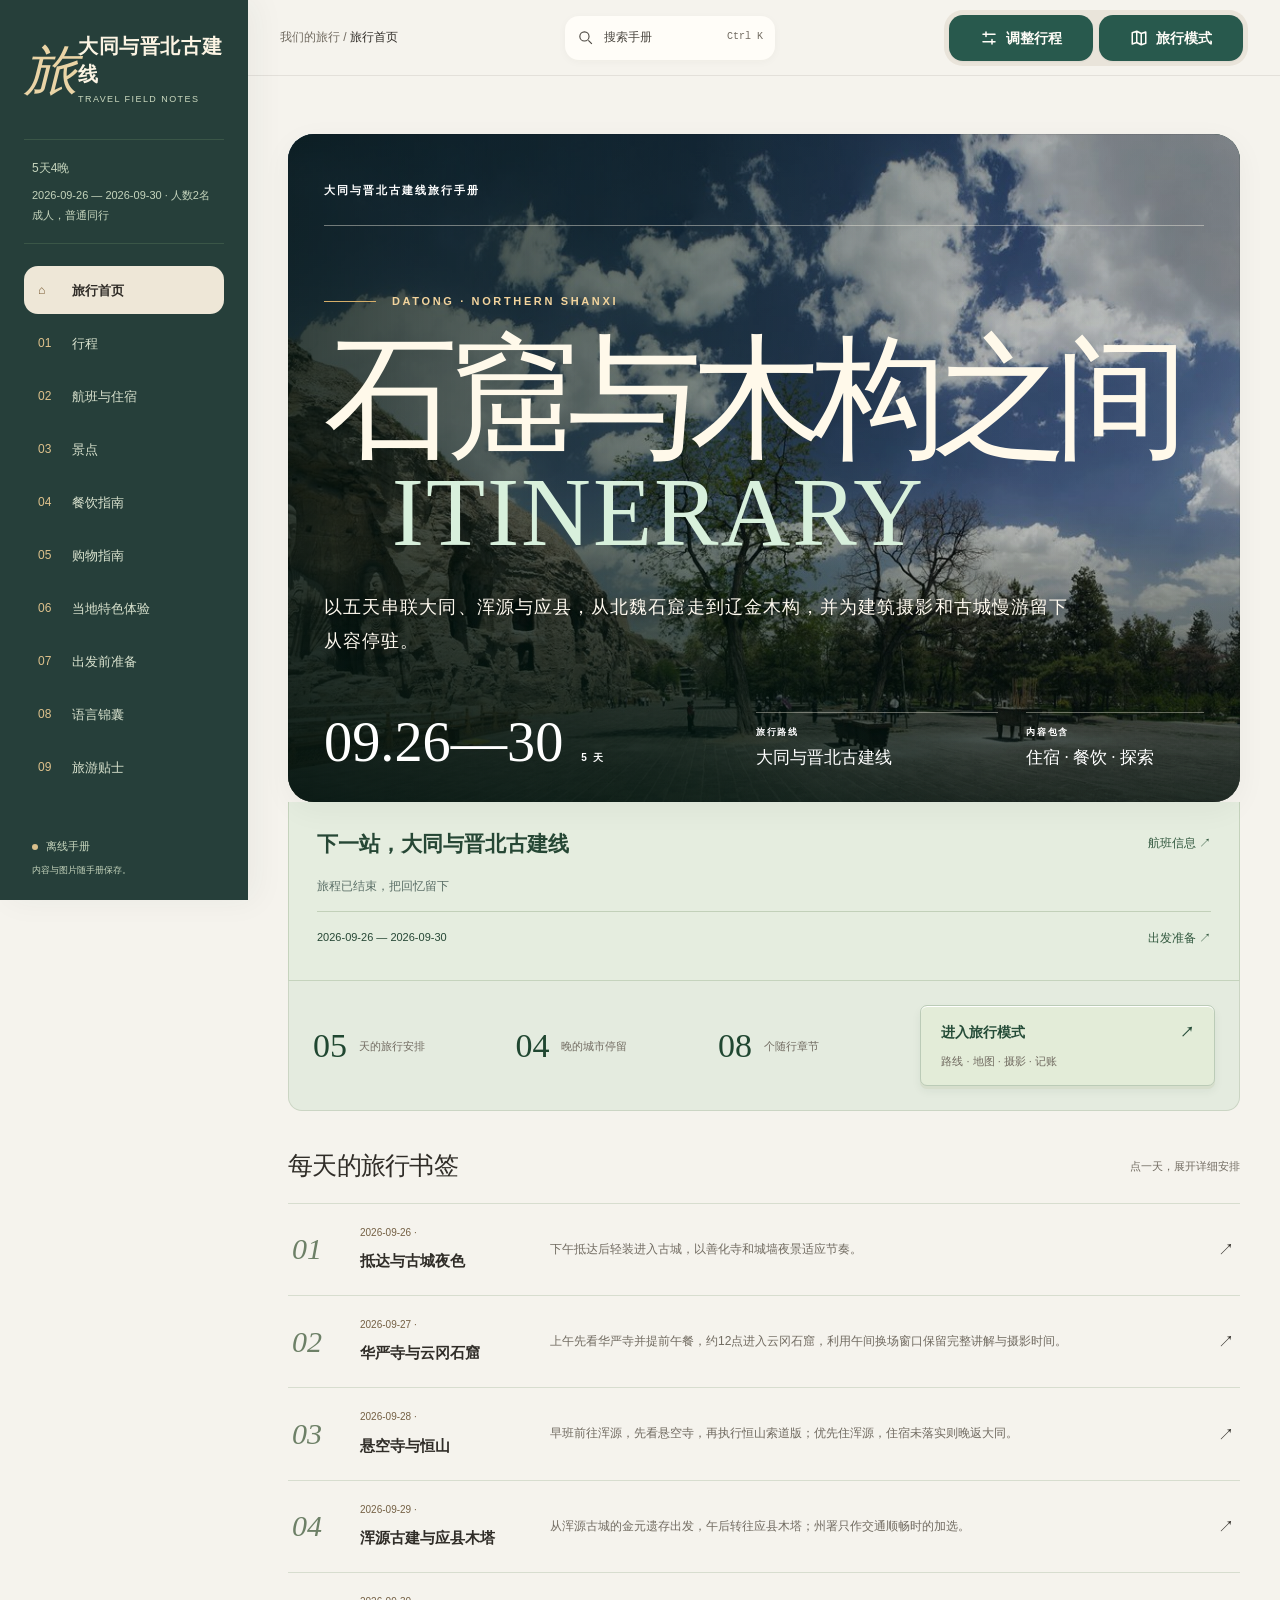
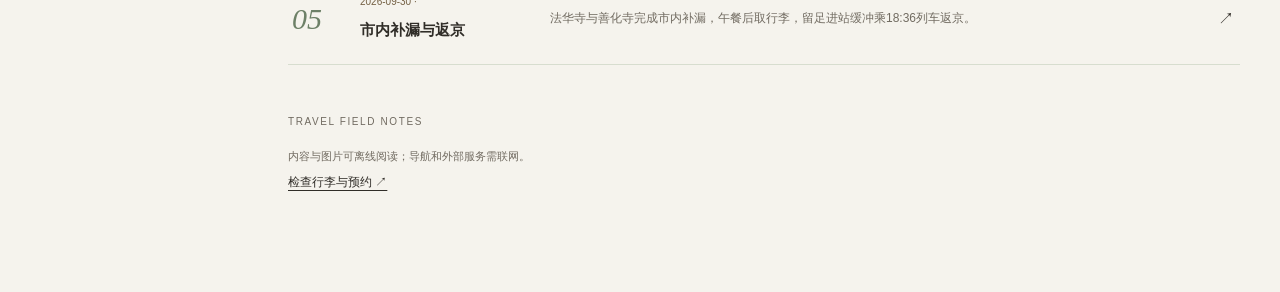
==== commit 82c40c4e: "Move Yungang visit to noon" ====
--- a/datong-2026-09-26/index.html
+++ b/datong-2026-09-26/index.html
@@ -4,4 +4,4 @@
 @layer theme{:root,:host{--font-sans:ui-sans-serif, system-ui, sans-serif, "Apple Color Emoji", "Segoe UI Emoji", "Segoe UI Symbol", "Noto Color Emoji";--font-mono:ui-monospace, SFMono-Regular, Menlo, Monaco, Consolas, "Liberation Mono", "Courier New", monospace;--spacing:.25rem;--default-font-family:var(--font-sans);--default-mono-font-family:var(--font-mono)}}@layer base{*,:after,:before,::backdrop{box-sizing:border-box;border:0 solid;margin:0;padding:0}::file-selector-button{box-sizing:border-box;border:0 solid;margin:0;padding:0}html,:host{-webkit-text-size-adjust:100%;tab-size:4;line-height:1.5;font-family:var(--default-font-family,ui-sans-serif, system-ui, sans-serif, "Apple Color Emoji", "Segoe UI Emoji", "Segoe UI Symbol", "Noto Color Emoji");font-feature-settings:var(--default-font-feature-settings,normal);font-variation-settings:var(--default-font-variation-settings,normal);-webkit-tap-highlight-color:transparent}hr{height:0;color:inherit;border-top-width:1px}abbr:where([title]){-webkit-text-decoration:underline dotted;text-decoration:underline dotted}h1,h2,h3,h4,h5,h6{font-size:inherit;font-weight:inherit}a{color:inherit;-webkit-text-decoration:inherit;-webkit-text-decoration:inherit;-webkit-text-decoration:inherit;-webkit-text-decoration:inherit;text-decoration:inherit}b,strong{font-weight:bolder}code,kbd,samp,pre{font-family:var(--default-mono-font-family,ui-monospace, SFMono-Regular, Menlo, Monaco, Consolas, "Liberation Mono", "Courier New", monospace);font-feature-settings:var(--default-mono-font-feature-settings,normal);font-variation-settings:var(--default-mono-font-variation-settings,normal);font-size:1em}small{font-size:80%}sub,sup{vertical-align:baseline;font-size:75%;line-height:0;position:relative}sub{bottom:-.25em}sup{top:-.5em}table{text-indent:0;border-color:inherit;border-collapse:collapse}:-moz-focusring{outline:auto}progress{vertical-align:baseline}summary{display:list-item}ol,ul,menu{list-style:none}img,svg,video,canvas,audio,iframe,embed,object{vertical-align:middle;display:block}img,video{max-width:100%;height:auto}button,input,select,optgroup,textarea{font:inherit;font-feature-settings:inherit;font-variation-settings:inherit;letter-spacing:inherit;color:inherit;opacity:1;background-color:#0000;border-radius:0}::file-selector-button{font:inherit;font-feature-settings:inherit;font-variation-settings:inherit;letter-spacing:inherit;color:inherit;opacity:1;background-color:#0000;border-radius:0}:where(select:is([multiple],[size])) optgroup{font-weight:bolder}:where(select:is([multiple],[size])) optgroup option{padding-inline-start:20px}::file-selector-button{margin-inline-end:4px}::placeholder{opacity:1}@supports (not ((-webkit-appearance:-apple-pay-button))) or (contain-intrinsic-size:1px){::placeholder{color:currentColor}@supports (color:color-mix(in lab, red, red)){::placeholder{color:color-mix(in oklab, currentcolor 50%, transparent)}}}textarea{resize:vertical}::-webkit-search-decoration{-webkit-appearance:none}::-webkit-date-and-time-value{min-height:1lh;text-align:inherit}::-webkit-datetime-edit{display:inline-flex}::-webkit-datetime-edit-fields-wrapper{padding:0}::-webkit-datetime-edit{padding-block:0}::-webkit-datetime-edit-year-field{padding-block:0}::-webkit-datetime-edit-month-field{padding-block:0}::-webkit-datetime-edit-day-field{padding-block:0}::-webkit-datetime-edit-hour-field{padding-block:0}::-webkit-datetime-edit-minute-field{padding-block:0}::-webkit-datetime-edit-second-field{padding-block:0}::-webkit-datetime-edit-millisecond-field{padding-block:0}::-webkit-datetime-edit-meridiem-field{padding-block:0}::-webkit-calendar-picker-indicator{line-height:1}:-moz-ui-invalid{box-shadow:none}button,input:where([type=button],[type=reset],[type=submit]){appearance:button}::file-selector-button{appearance:button}::-webkit-inner-spin-button{height:auto}::-webkit-outer-spin-button{height:auto}[hidden]:where(:not([hidden=until-found])){display:none!important}}@layer components;@layer utilities{.relative{position:relative}.start{inset-inline-start:var(--spacing)}.end{inset-inline-end:var(--spacing)}.container{width:100%}@media (width>=40rem){.container{max-width:40rem}}@media (width>=48rem){.container{max-width:48rem}}@media (width>=64rem){.container{max-width:64rem}}@media (width>=80rem){.container{max-width:80rem}}@media (width>=96rem){.container{max-width:96rem}}.contents{display:contents}.table{display:table}}:root{--jungle:#173f36;--deep:#0c2e2c;--sea:#197e8f;--lagoon:#a8d8d3;--sand:#e8d8b6;--limestone:#f6f0e4;--terracotta:#bd6246;--ink:#21332e;--muted:#697b74;--white:#fffdf8}*{box-sizing:border-box}html{scroll-behavior:smooth}body{background:var(--white);color:var(--ink);margin:0;font-family:Microsoft YaHei,PingFang SC,Noto Sans CJK SC,Arial,sans-serif;line-height:1.75}a{color:inherit;text-decoration:none}.shell{width:min(1160px,100% - 48px);margin:auto}.eyebrow{letter-spacing:.2em;text-transform:uppercase;margin:0 0 10px;font:700 11px/1.3 Arial,sans-serif}.section-no{color:var(--terracotta);opacity:.78;font:500 62px/1 Georgia,serif}h1,h2,h3,p{margin-top:0}h2{letter-spacing:-.03em;margin:0 0 18px;font:500 clamp(34px,5vw,64px)/1.12 Georgia,Songti SC,serif}h3{line-height:1.35}.hero{color:#f8f1df;background:radial-gradient(circle at 78% 42%,#2a7269 0 12%,#0000 36%),linear-gradient(125deg,#0b2927 0%,#174a3e 48%,#1b6971 100%);min-height:760px;position:relative;overflow:hidden}.hero:before{content:"";background:linear-gradient(115deg,#0000 48%,#ffffff0f 48.3% 48.8%,#0000 49.1%),repeating-linear-gradient(100deg,#0000 0 70px,#ffffff05 71px 72px);position:absolute;inset:0}.nav{z-index:2;border-bottom:1px solid #ffffff2e;justify-content:space-between;align-items:center;height:92px;display:flex;position:relative}.brand{letter-spacing:.22em;font:700 12px Arial}.navlinks{gap:28px;font-size:13px;display:flex}.hero-inner{z-index:2;padding:118px 0 100px;position:relative}.hero h1{letter-spacing:-.055em;max-width:820px;margin:0 0 34px;font:500 clamp(52px,8vw,102px)/1.02 Georgia,Songti SC,serif}.lede{color:#dce9df;max-width:650px;font-size:17px;line-height:1.9}.hero-notes{flex-wrap:wrap;gap:12px;margin-top:44px;display:flex}.hero-notes span{border:1px solid #ffffff59;border-radius:99px;padding:8px 15px;font-size:12px}.sun-disc{background:var(--terracotta);border-radius:50%;width:330px;height:330px;position:absolute;bottom:-120px;right:-80px;box-shadow:0 0 100px #e28b5c38}.flight-band{background:var(--limestone);padding:90px 0}.flight-grid{grid-template-columns:1fr 1.25fr;align-items:start;gap:22px 70px;display:grid}.flight-card{background:var(--white);border-left:5px solid var(--sea);grid-template-columns:100px 1fr 32px 1fr;align-items:center;gap:15px;padding:24px;display:grid;box-shadow:0 12px 35px #19372f14}.flight-card b{color:var(--terracotta);font:700 20px Arial}.flight-card small,.flight-card span{color:var(--muted);font-size:11px;display:block}.flight-card strong{font:500 25px Georgia,serif}.flight-card i{color:var(--sea);font-style:normal}.fineprint{color:var(--muted);grid-column:2;margin:4px 0 0;font-size:12px}.section{padding:110px 0}.section-heading{grid-template-columns:105px 1fr;align-items:start;margin-bottom:60px;display:grid}.section-heading>div>p:last-child{color:var(--muted);max-width:680px}.days{border-top:1px solid #cbd6d0}.day{border-bottom:1px solid #d8dfda;grid-template-columns:90px 1fr;gap:35px;padding:34px 20px 34px 0;display:grid;position:relative}.day:after{content:"";background:var(--jungle);transform-origin:top;width:7px;height:100%;transition:all .35s;position:absolute;top:0;right:0;transform:scaleY(0)}.day:hover:after{transform:scaleY(1)}.day-index{color:#a8b7af;font:italic 34px Georgia}.day h3{margin:0 0 9px;font:500 25px Georgia,Songti SC,serif}.day p:last-child{color:#55665f;max-width:800px;margin:0}.day.coast .eyebrow{color:var(--sea)}.day.ubud .eyebrow{color:var(--jungle)}.day.penida .eyebrow{color:var(--terracotta)}.penida-section{background:var(--deep);color:#edf5ef;padding:110px 0}.section-heading.light .section-no{color:#eb9776}.section-heading.light p:last-child{color:#a9c3bb}.penida-timeline{border-left:1px solid #5d7f78;max-width:850px;margin-left:105px}.penida-stop{grid-template-columns:120px 1fr;gap:30px;padding:0 0 30px 38px;display:grid;position:relative}.penida-stop:before{content:"";background:var(--terracotta);border-radius:50%;width:13px;height:13px;position:absolute;top:8px;left:-7px;box-shadow:0 0 0 7px #bd624626}.penida-stop time{color:#f0c592;font:500 27px Georgia}.penida-stop h3{margin:0 0 4px;font:500 21px Georgia,Songti SC,serif}.penida-stop p{color:#a9c3bb;margin:0}.penida-note{color:#dce9df;border-left:4px solid var(--terracotta);background:#16463f;max-width:850px;margin:22px 0 0 105px;padding:20px 24px}.restaurant-grid{grid-template-columns:repeat(2,1fr);gap:28px;display:grid}.restaurant{background:var(--limestone);overflow:hidden}.photo{height:310px;position:relative;overflow:hidden}.photo img{object-fit:cover;width:100%;height:100%;transition:transform .7s}.restaurant:hover .photo img{transform:scale(1.035)}.photo span{color:#fff;letter-spacing:.15em;text-transform:uppercase;background:#0c2e2ce0;padding:7px 12px;font:700 10px Arial;position:absolute;top:18px;left:18px}.restaurant-top{justify-content:space-between;align-items:start;gap:15px;display:flex}.restaurant-top h3{margin:0;font:500 28px Georgia,serif}.restaurant-top b{color:var(--terracotta);white-space:nowrap;font-size:13px}.cuisine{color:var(--sea);font-size:13px;font-weight:700}.restaurant-foot{border-top:1px solid #d4c7ab;justify-content:space-between;gap:15px;margin-top:18px;padding-top:16px;font-size:12px;display:flex}.restaurant-foot a{color:var(--muted);text-decoration:underline}.words-section{background:var(--limestone);padding:110px 0}.vocab-grid{grid-template-columns:repeat(5,1fr);gap:16px;display:grid}.vocab{background:var(--white);padding:22px}.vocab h3{color:var(--terracotta);border-bottom:1px solid #dccdaa;padding-bottom:10px;font:500 20px Georgia,Songti SC,serif}.vocab div{border-bottom:1px dotted #d8d2c5;justify-content:space-between;gap:8px;padding:8px 0;font-size:12px;display:flex}.vocab b{color:var(--jungle);font-family:Arial}.vocab span{color:var(--muted)}.quick-phrases{flex-wrap:wrap;gap:10px;margin-top:28px;display:flex}.quick-phrases span{background:var(--jungle);color:#fff;border-radius:99px;padding:10px 15px;font:700 12px Arial}.quick-phrases em{color:#cfe0d8;margin-left:6px;font:12px Microsoft YaHei}footer{color:#e5eee7;background:#071f1e;padding:90px 0}footer .shell{justify-content:space-between;align-items:end;display:flex}footer p{margin:0;font:500 32px/1.5 Georgia,Songti SC,serif}footer a{color:#a8c0b8;font-size:12px}@media (width<=850px){.shell{width:min(100% - 32px,680px)}.hero{min-height:690px}.navlinks{gap:16px}.hero-inner{padding-top:90px}.hero h1{font-size:55px}.flight-grid{grid-template-columns:1fr}.flight-grid>div:first-child{grid-row:auto}.fineprint{grid-column:1}.section{padding:78px 0}.section-heading{grid-template-columns:68px 1fr}.section-no{font-size:45px}.restaurant-grid{grid-template-columns:1fr}.photo{height:300px}.vocab-grid{grid-template-columns:repeat(2,1fr)}.penida-timeline,.penida-note{margin-left:0}.flight-grid h2{font-size:40px}}@media (width<=560px){.shell{width:calc(100% - 28px)}.nav{height:72px}.navlinks a:nth-child(2){display:none}.hero{min-height:650px}.hero h1{font-size:45px}.lede{font-size:15px}.hero-notes{margin-top:30px}.flight-band{padding:65px 0}.flight-card{grid-template-columns:70px 1fr 18px 1fr;gap:8px;padding:18px}.flight-card strong{font-size:20px}.flight-card b{font-size:16px}.section-heading{grid-template-columns:1fr;gap:14px}.section-no{font-size:38px}h2{font-size:39px}.day{grid-template-columns:48px 1fr;gap:12px;padding-right:0}.day h3{font-size:22px}.penida-section{padding:78px 0}.penida-stop{grid-template-columns:75px 1fr;gap:12px;padding-left:25px}.penida-stop time{font-size:21px}.photo{height:240px}.restaurant-body{padding:21px}.restaurant-top h3{font-size:24px}.restaurant-foot{flex-direction:column}.vocab-grid{grid-template-columns:1fr}.quick-phrases span{width:100%}footer .shell{display:block}footer p{margin-bottom:30px;font-size:26px}}.route-section{background:#f8f4e9;padding:110px 0 0}.journey-label{letter-spacing:.2em;font:700 11px Arial}.journey-block>h3{margin:8px 0 34px;font:500 42px Georgia,Songti SC,serif}.jungle-block{color:#edf5e9;background:linear-gradient(135deg,#143d33,#2c6657)}.sea-block{color:#effafb;background:linear-gradient(135deg,#116a7b,#69b8bd)}.journey-block .days{border-top:1px solid #ffffff4d}.journey-block .day{border-bottom:1px solid #ffffff47;padding:0;display:block}.journey-block .day:after{display:none}.day summary{cursor:pointer;grid-template-columns:78px 1fr 34px;align-items:start;gap:24px;padding:30px 0;list-style:none;display:grid}.day summary::-webkit-details-marker{display:none}.day summary .day-index{color:#ffffffa6;font:italic 36px Georgia}.day summary small{letter-spacing:.16em;opacity:.72;margin-bottom:8px;font:700 10px Arial;display:block}.day summary b{margin-bottom:8px;font:500 25px Georgia,Songti SC,serif;display:block}.day summary em{opacity:.82;max-width:800px;font-size:13px;font-style:normal;display:block}.day summary i{font:300 28px Arial;transition:all .25s}.day[open] summary i{transform:rotate(45deg)}.day-detail{background:#ffffff1f;border-left:3px solid #f0aa83;grid-template-columns:70px 1fr;gap:8px 18px;margin:0 0 32px 102px;padding:25px 30px;display:grid}.day-detail strong{color:#ffe0b5;font-size:12px}.day-detail p,.day-detail p:last-child{color:inherit;opacity:.94;margin:0 0 10px;font-size:14px}.photo-strip{scroll-snap-type:x mandatory;scrollbar-width:none;height:310px;display:flex;overflow-x:auto}.photo-strip::-webkit-scrollbar{display:none}.photo-strip figure{scroll-snap-align:start;flex:0 0 100%;height:100%;margin:0;position:relative}.photo-strip img{object-fit:cover;width:100%;height:100%}.photo-strip span{color:#fff;letter-spacing:.15em;background:#0c2e2ce0;padding:7px 12px;font:700 10px Arial;position:absolute;top:18px;left:18px}.swipe-hint{color:#d7e9e2;letter-spacing:.12em;background:#173f36;justify-content:space-between;padding:8px 18px;font-size:10px;display:flex}.distance{grid-template-columns:1fr 1fr;gap:10px;margin:18px 0;display:grid}.distance span{color:var(--muted);background:#fffaf0;padding:12px;font-size:11px}.distance b{color:var(--jungle);margin-bottom:2px;display:block}.restaurant-actions{flex-wrap:wrap;gap:10px;display:flex}.restaurant-actions a{color:var(--muted);font-size:11px;text-decoration:underline}.restaurant-actions .map-link{background:var(--sea);color:#fff;border-radius:2px;padding:9px 12px;text-decoration:none}.restaurant-foot span{color:var(--muted);font-size:10px}@media (width<=850px){.journey-block{margin:0 -16px;padding:58px 28px 70px}.photo-strip{height:290px}}@media (width<=560px){body{font-size:14px}.route-section{padding-top:72px}.journey-block{margin:0 -14px;padding:48px 18px 58px}.journey-block>h3{font-size:33px}.day summary{grid-template-columns:52px 1fr 22px;gap:10px;padding:24px 0}.day summary .day-index{font-size:28px}.day summary b{font-size:21px}.day summary em{font-size:12px;line-height:1.65}.day-detail{grid-template-columns:48px 1fr;gap:6px 10px;margin:0 0 25px 62px;padding:18px 16px}.day-detail p{font-size:12px}.photo-strip{height:250px}.distance{grid-template-columns:1fr}.restaurant-actions{align-items:center}.restaurant-actions .map-link{text-align:center;flex:1;padding:11px}.restaurant-foot{flex-direction:row}.restaurant-grid{gap:18px}.restaurant{border-radius:4px}}.inline-penida{background:#072f3f52;margin:0 0 34px 102px;padding:30px}.inline-penida h4{margin:0 0 26px;font:500 28px Georgia,Songti SC,serif}.inline-penida .penida-timeline{border-left-color:#ffffff59;max-width:none;margin-left:0}.inline-penida .penida-stop h3{font-size:18px}.inline-penida .penida-stop p{color:#ffffffbf}.inline-penida .penida-note{background:#0a3c468c;margin:5px 0 0}@media (width<=560px){.inline-penida{margin:0 0 25px 62px;padding:20px 15px}.inline-penida h4{font-size:23px}.inline-penida .penida-stop{grid-template-columns:62px 1fr;padding-left:20px}.inline-penida .penida-stop time{font-size:18px}}.flight-grid>div:first-child{grid-row:span 3}.return-flight{border-left-color:var(--terracotta)}.return-flight b{color:var(--sea)}.gallery-wrap{position:relative}.gallery-arrow{width:42px;height:42px;color:var(--jungle);cursor:pointer;z-index:3;background:#fffdf8eb;border:0;border-radius:50%;font-size:20px;transition:all .2s;position:absolute;top:50%;transform:translateY(-50%);box-shadow:0 4px 18px #0003}.gallery-arrow:hover{background:#fff;transform:translateY(-50%)scale(1.06)}.gallery-arrow.prev{left:14px}.gallery-arrow.next{right:14px}.gallery-count{color:#fff;letter-spacing:.1em;z-index:2;background:#0c2e2cdb;padding:6px 10px;font:700 10px Arial;position:absolute;bottom:14px;right:16px}.phrase-title{margin:58px 0 22px}.phrase-title h3{margin:0;font:500 32px Georgia,Songti SC,serif}.phrase-grid{background:#d8cdb8;border:1px solid #d8cdb8;grid-template-columns:repeat(2,1fr);gap:1px;display:grid}.phrase-grid>div{background:var(--white);grid-template-columns:42px 1fr;gap:12px;padding:18px;display:grid}.phrase-grid>div>span{color:var(--terracotta);font:italic 18px Georgia}.phrase-grid p{margin:0}.phrase-grid b,.phrase-grid em{display:block}.phrase-grid b{color:var(--jungle);font:600 13px/1.5 Arial}.phrase-grid em{color:var(--muted);margin-top:4px;font-size:12px;font-style:normal}@media (width<=850px){.flight-grid>div:first-child{grid-row:auto}.phrase-grid{grid-template-columns:1fr}}@media (width<=560px){.gallery-arrow{width:38px;height:38px}.gallery-arrow.prev{left:9px}.gallery-arrow.next{right:9px}.phrase-grid>div{grid-template-columns:34px 1fr;padding:15px 12px}.phrase-title{margin-top:42px}.vocab-grid{gap:10px}}.stay-section{background:#eee5d2;padding:110px 0}.stay-section .section-no{letter-spacing:.16em;margin-top:16px;font:700 14px Arial}.hotel-card{background:var(--white);grid-template-columns:1.1fr .9fr;grid-template-areas:"visual copy""map map";margin-bottom:42px;display:grid;overflow:hidden;box-shadow:0 18px 55px #1f362f1a}.hotel-card.coast-hotel{grid-template-columns:.9fr 1.1fr;grid-template-areas:"copy visual""map map"}.hotel-visual{grid-area:visual;min-width:0}.hotel-copy{grid-area:copy;padding:48px}.hotel-copy h3{margin:0 0 5px;font:500 38px/1.15 Georgia,Songti SC,serif}.hotel-fullname{color:var(--sea);font-size:13px;font-weight:700}.hotel-copy dl{border-top:1px solid #d9d0bd;margin:24px 0}.hotel-copy dl div{border-bottom:1px solid #e2d9c7;grid-template-columns:62px 1fr;gap:12px;padding:10px 0;font-size:12px;display:grid}.hotel-copy dt{color:var(--terracotta);font-weight:700}.hotel-copy dd{color:var(--muted);margin:0}.hotel-links{gap:10px;margin:20px 0 10px;display:flex}.hotel-links a{background:var(--jungle);color:#fff;padding:10px 14px;font-size:11px}.coast-hotel .hotel-links a{background:var(--sea)}.hotel-copy small{color:var(--muted)}.hotel-map{filter:saturate(.78)contrast(.92);border:0;grid-area:map;width:100%;height:260px}@media (width<=850px){.hotel-card,.hotel-card.coast-hotel{grid-template-columns:1fr;grid-template-areas:"visual""copy""map"}.hotel-visual .photo-strip{min-height:360px}.hotel-copy{padding:34px}.hotel-map{height:230px}}@media (width<=560px){.stay-section{padding:72px 0}.hotel-visual .photo-strip{height:270px;min-height:270px}.hotel-copy{padding:26px 20px}.hotel-copy h3{font-size:30px}.hotel-links a{text-align:center;flex:1}.hotel-map{height:210px}.navlinks{gap:12px}.navlinks a:nth-child(2){display:none}}.nearby-heading{margin:80px 0 28px}.nearby-heading h3{margin:0 0 10px;font:500 38px Georgia,Songti SC,serif}.nearby-heading>p:last-child{color:var(--muted);max-width:720px}.nearby-grid{grid-template-columns:repeat(2,1fr);gap:14px;display:grid}.nearby-card{background:#fffdf8;border:1px solid #ded4c1;padding:22px}.nearby-card>div:first-child{justify-content:space-between;display:flex}.nearby-card>div:first-child span{color:var(--sea);letter-spacing:.08em;font-size:10px;font-weight:700}.nearby-card>div:first-child b{color:var(--terracotta);font-size:11px}.nearby-card h4{margin:12px 0 2px;font:500 24px Georgia,serif}.nearby-card>strong{color:var(--jungle);font-size:12px}.nearby-card>p{color:var(--muted);margin:8px 0;font-size:12px}.nearby-card footer{color:inherit;background:0 0;border-top:1px solid #e3dac9;justify-content:space-between;align-items:center;margin-top:14px;padding:14px 0 0;display:flex}.nearby-card footer em{font-size:11px;font-style:normal}.nearby-card footer a{background:var(--sea);color:#fff;padding:8px 11px;font-size:10px}@media (width<=560px){.nearby-heading{margin-top:55px}.nearby-heading h3{font-size:31px}.nearby-grid{grid-template-columns:1fr}.nearby-card{padding:18px}}.hotel-map{display:none}.distance.single{grid-template-columns:1fr}.restaurant-top b small,.nearby-card>div:first-of-type b small{color:var(--muted);margin-top:2px;font-size:9px;font-weight:500;display:block}.nearby-card{overflow:hidden}.nearby-card>img{object-fit:cover;width:calc(100% + 44px);height:190px;margin:-22px -22px 18px}.nearby-card>div:first-of-type{justify-content:space-between;display:flex}.nearby-card>div:first-of-type span{color:var(--sea);letter-spacing:.08em;font-size:10px;font-weight:700}.nearby-card>div:first-of-type b{color:var(--terracotta);text-align:right;font-size:11px}@media (width<=560px){.nearby-card>img{width:calc(100% + 36px);height:175px;margin:-18px -18px 16px}}.tips-section{color:#edf5ef;background:#0c302e;padding:110px 0}.tips-section .section-heading p:last-child{color:#adc5bd}.tips-page{color:var(--ink);background:#f7f0e2;margin:0 0 28px;padding:50px}.tips-page h3{margin:0 0 15px;font:500 40px Georgia,Songti SC,serif}.packing-page{background:#d7b776;grid-template-columns:.8fr 1.2fr;gap:60px;display:grid}.packing-page ol{grid-template-columns:1fr 1fr;gap:0 24px;margin:0;padding:0;list-style:none;display:grid}.packing-page li{border-bottom:1px solid #23332e38;grid-template-columns:34px 1fr;gap:8px;padding:11px 0;font-size:12px;display:grid}.packing-page li span{color:#8b4b37;font:italic 15px Georgia}.tips-intro{max-width:700px;margin-bottom:34px}.tips-grid{grid-template-columns:repeat(2,1fr);gap:14px;display:grid}.tips-grid>div{border-left:4px solid var(--terracotta);background:#fffdf8;padding:24px}.tips-grid h4{margin:0 0 8px;font:500 20px Georgia,Songti SC,serif}.tips-grid p{color:#52655e;margin:0;font-size:12px}.source-note{color:#b8cdc5;flex-wrap:wrap;align-items:center;gap:12px;padding-top:20px;font-size:10px;display:flex}.source-note a{text-decoration:underline}.source-note span{margin-left:auto}@media (width<=700px){.tips-section{padding:75px 0}.tips-page{padding:28px 20px}.packing-page{grid-template-columns:1fr;gap:25px}.packing-page ol,.tips-grid{grid-template-columns:1fr}.tips-page h3{font-size:31px}.source-note span{width:100%;margin-left:0}.navlinks a:last-child{display:none}}.food-field-page .tips-grid>div{border-left-color:#a84f37}.practical-page .tips-grid{grid-template-columns:repeat(2,1fr)}.practical-page .tips-grid>div{border-left-color:#c89548}@media (width<=700px){.practical-page .tips-grid{grid-template-columns:1fr}}.food-chapter{margin:0 0 28px}.food-chapter>summary{display:none}.food-chapter-content{display:block}.image-note{color:var(--muted);margin:18px 0 0;font-size:11px}.grab-link{background:#00b14f!important}.single-photo .photo-strip{overflow:hidden}@media (width<=700px){body{font-size:16px;line-height:1.82}.shell{width:calc(100% - 24px)}.section{padding:68px 0}.section-heading{margin-bottom:38px}.section-heading>div>p:last-child{font-size:15px;line-height:1.8}.food-chapter{background:#f8f1e4;border:1px solid #d7cdb8;border-radius:14px;margin-bottom:14px;overflow:hidden}.food-chapter>summary{cursor:pointer;background:linear-gradient(135deg,#f7eedf,#efe0c5);grid-template-columns:1fr 28px;align-items:center;gap:12px;padding:20px 18px;list-style:none;display:grid}.food-chapter>summary::-webkit-details-marker{display:none}.food-chapter>summary span{min-width:0}.food-chapter>summary small{color:var(--terracotta);letter-spacing:.12em;margin-bottom:6px;font:700 10px/1.3 Arial;display:block}.food-chapter>summary b{font:500 23px/1.25 Georgia,Songti SC,serif;display:block}.food-chapter>summary em{color:var(--muted);margin-top:4px;font-size:13px;font-style:normal;display:block}.food-chapter>summary i{font:300 27px Arial;transition:all .25s}.food-chapter[open]>summary i{transform:rotate(45deg)}.food-chapter-content{padding:14px}.food-chapter:not([open])>.food-chapter-content{display:none}.food-chapter .nearby-heading{margin:12px 4px 22px}.food-chapter .nearby-heading h3{font-size:29px}.food-chapter .nearby-heading>p:last-child{font-size:14px;line-height:1.75}.restaurant-grid,.nearby-grid{gap:14px}.restaurant,.nearby-card{border-radius:10px;box-shadow:0 7px 22px #1f362f14}.photo-strip{height:265px}.restaurant-body{padding:22px 18px}.restaurant-top h3{font-size:27px}.restaurant-top b,.cuisine{font-size:14px}.restaurant-body>p:not(.cuisine){font-size:15px}.distance span{padding:13px;font-size:13px}.restaurant-actions a,.restaurant-actions .map-link{justify-content:center;align-items:center;min-height:44px;font-size:13px;display:flex}.restaurant-foot{font-size:13px}.nearby-card{padding:18px}.nearby-card>img{height:220px}.nearby-card h4{font-size:27px}.nearby-card>strong{font-size:14px}.nearby-card>p{font-size:14px;line-height:1.7}.nearby-card footer em{font-size:13px}.nearby-card footer a{border-radius:4px;align-items:center;min-height:42px;padding:11px 13px;font-size:13px;display:flex}.hotel-copy p{font-size:15px}.hotel-copy dl div{grid-template-columns:58px 1fr;font-size:14px}.hotel-fullname{font-size:14px}.hotel-links a{justify-content:center;align-items:center;min-height:44px;font-size:13px;display:flex}.vocab div,.phrase-grid b{font-size:14px}.phrase-grid em{font-size:13px}.tips-grid p,.packing-page li{font-size:14px}}.prepare-block{background:#fffdf8a3;border:1px solid #bfb39f;margin-top:22px;padding:24px}.prepare-block+.prepare-block{margin-top:16px}.prepare-heading{align-items:flex-start;gap:16px;margin-bottom:20px;display:flex}.prepare-heading>span{color:#a15f48;font:italic 17px Georgia,serif}.prepare-heading h3{color:#173c38;margin:0;font:500 28px Georgia,Songti SC,serif}.prepare-heading p{color:#637069;margin:5px 0 0;font-size:13px}.prepare-block .packing-checklist{margin-top:0}@media (width<=700px){.prepare-block{padding:18px 14px}.prepare-heading h3{font-size:25px}.prepare-heading p{font-size:14px}}.route-mobile-summary{display:none}.mobile-section-fold>summary{cursor:pointer;border:1px solid;justify-content:space-between;align-items:center;gap:12px;min-height:58px;padding:13px 16px;list-style:none;display:flex}.mobile-section-fold>summary::-webkit-details-marker{display:none}.mobile-section-fold>summary b{font-size:14px}.mobile-section-fold>summary i{font:11px Arial}.mobile-section-fold[open]>summary i{font-size:0}.mobile-section-fold[open]>summary i:after{content:"收起 −";font-size:11px}.mobile-section-fold:not([open])>.movement-grid,.mobile-section-fold:not([open])>.sights-grid{display:none}.mobile-section-fold>.movement-grid,.mobile-section-fold>.sights-grid{margin-top:14px}.dark-fold>summary{color:#fff;border-color:#ffffff73}.booking-checklist ol{grid-template-columns:1fr 1fr;gap:0 22px;margin:0;padding:0;list-style:none;display:grid}.booking-checklist li{border-bottom:1px solid #23332e38}.booking-checklist label{cursor:pointer;grid-template-columns:22px 30px 1fr;align-items:start;gap:8px;min-height:76px;padding:10px 2px;display:grid}.booking-checklist input{accent-color:#12656a;width:18px;height:18px;margin-top:3px}.booking-checklist label>span{color:#8b4b37;font:italic 15px Georgia}.booking-checklist label>div{min-width:0}.booking-checklist label b{color:#173c38;font-size:14px;display:block}.booking-checklist label em{color:#397778;margin-top:2px;font:11px/1.5 Arial;display:block}.booking-checklist label small{color:#66746e;margin-top:4px;font-size:12px;line-height:1.55;display:block}.booking-checklist li.is-checked b,.booking-checklist li.is-checked small{opacity:.52}.booking-checklist li.is-checked b{text-decoration:line-through}@media (width<=700px){.day-route-map{overflow:hidden;padding:0!important}.day .route-mobile-summary{grid-template-columns:1fr auto;align-items:center;gap:2px 12px;min-height:62px;padding:13px 15px;list-style:none;display:grid}.route-mobile-summary::-webkit-details-marker{display:none}.day .route-mobile-summary span{color:#a15f48;letter-spacing:.16em;grid-column:1;font:800 9px Arial}.day .route-mobile-summary b{margin:0;font:600 17px/1.35 Georgia,Songti SC,serif}.day .route-mobile-summary i{color:#536b63;grid-area:1/2/3;font:11px Arial}.day-route-map[open] .route-mobile-summary i{font-size:0}.day-route-map[open] .route-mobile-summary i:after{content:"收起 −";font-size:11px}.day-route-map:not([open])>.route-map-content{display:none}.route-map-content{padding:0 13px 13px}.route-map-head{display:none!important}.route-map-track{padding:6px 0!important}.route-stop{grid-template-columns:25px 1fr auto!important;gap:2px 7px!important;min-height:78px!important;padding:9px 11px!important}.route-stop strong{font-size:13px!important}.route-stop time,.route-stop .route-dwell{font-size:11px!important}.route-stop em{font-size:9px}.route-leg{grid-template-columns:auto auto auto;align-content:center;gap:3px;justify-content:start!important;min-height:38px!important;margin-left:18px!important;padding-left:20px!important;display:grid!important}.route-leg span,.route-leg b,.route-leg small{font-size:9px!important}.route-map-content>p{margin:4px 0 0;padding-top:9px;line-height:1.55;font-size:11px!important}.booking-checklist ol{grid-template-columns:1fr}.booking-checklist label{grid-template-columns:22px 24px 1fr;min-height:60px;padding:8px 0}.booking-checklist label b{font-size:14px}.booking-checklist label em{font-size:10px}.booking-checklist label small{-webkit-line-clamp:2;-webkit-box-orient:vertical;margin-top:2px;font-size:11px;line-height:1.4;display:-webkit-box;overflow:hidden}.booking-progress{height:40px;margin-bottom:6px}.prepare-block{margin-top:12px}.prepare-heading{margin-bottom:12px}.prepare-heading p{margin-top:2px}.mobile-section-fold>summary{border:1px solid;justify-content:space-between;align-items:center;gap:10px;min-height:56px;padding:12px 14px;list-style:none;display:flex}.mobile-section-fold>summary::-webkit-details-marker{display:none}.mobile-section-fold>summary b{font-size:14px}.mobile-section-fold>summary i{font:11px Arial}.mobile-section-fold[open]>summary i{font-size:0}.mobile-section-fold[open]>summary i:after{content:"收起 −";font-size:11px}.mobile-section-fold:not([open])>.movement-grid,.mobile-section-fold:not([open])>.sights-grid{display:none}.mobile-section-fold>.movement-grid,.mobile-section-fold>.sights-grid{margin-top:12px}.dark-fold>summary{color:#fff;border-color:#ffffff73}.section-heading{margin-bottom:26px!important}.hours-disclaimer{margin-top:-12px;margin-bottom:18px!important}.spa-card figure{height:190px!important}.spa-copy{padding:17px!important}.spa-copy h3{font-size:24px!important}.shop-row{padding:15px 5px!important}.shop-row h3{font-size:22px!important}.tips-page{margin-bottom:16px!important}.tips-grid>div{padding:18px!important}}::selection{color:#102f2b;background:#d49a72}.reading-progress{z-index:100;transform-origin:0;background:linear-gradient(90deg,#d88b67,#e7c992,#4fa5aa);width:100%;height:3px;animation:linear both reading-progress;animation-timeline:scroll(root);position:fixed;top:0;left:0;transform:scaleX(0)}@keyframes reading-progress{to{transform:scaleX(1)}}.hero .brand,.hero .navlinks{animation:.8s cubic-bezier(.2,.8,.2,1) both soft-drop}.hero .navlinks{animation-delay:.12s}.hero .eyebrow{animation:.8s cubic-bezier(.2,.8,.2,1) .18s both soft-rise}.hero h1{animation:1s cubic-bezier(.2,.8,.2,1) .26s both soft-rise}.hero .lede{animation:.9s cubic-bezier(.2,.8,.2,1) .38s both soft-rise}.hero-notes{animation:.9s cubic-bezier(.2,.8,.2,1) .48s both soft-rise}.sun-disc{animation:9s ease-in-out infinite alternate sun-breathe}@keyframes soft-rise{0%{opacity:0;filter:blur(5px);transform:translateY(24px)}to{opacity:1;filter:none;transform:none}}@keyframes soft-drop{0%{opacity:0;transform:translateY(-14px)}to{opacity:1;transform:none}}@keyframes sun-breathe{to{transform:translate(-15px,-10px)scale(1.05);box-shadow:0 0 130px #e28b5c57}}.motion-ready .reveal-item{opacity:0;filter:blur(4px);transition:opacity .8s var(--reveal-delay,0s) cubic-bezier(.2,.75,.2,1),transform .8s var(--reveal-delay,0s) cubic-bezier(.2,.75,.2,1),filter .8s var(--reveal-delay,0s) ease;transform:translateY(34px)}.motion-ready .reveal-item.is-visible{opacity:1;filter:none;transform:none}.flight-card,.hotel-card,.restaurant,.nearby-card,.vocab,.tips-grid>div{transition:transform .4s cubic-bezier(.2,.75,.2,1),box-shadow .4s,border-color .4s}.flight-card:hover,.restaurant:hover,.nearby-card:hover,.vocab:hover{transform:translateY(-5px);box-shadow:0 18px 42px #19372f21}.hotel-card:hover{box-shadow:0 26px 70px #1f362f29}.photo-strip img,.nearby-card>img{transition:transform .9s cubic-bezier(.2,.75,.2,1),filter .6s}.gallery-wrap:hover .photo-strip img,.nearby-card:hover>img{filter:saturate(1.06)contrast(1.02);transform:scale(1.035)}.map-link,.grab-link,.hotel-links a,.nearby-card footer a{transition:transform .22s,box-shadow .22s,filter .22s;position:relative;overflow:hidden}.map-link:hover,.grab-link:hover,.hotel-links a:hover,.nearby-card footer a:hover{filter:brightness(1.06);transform:translateY(-2px);box-shadow:0 8px 20px #1346412e}.map-link:active,.grab-link:active,.hotel-links a:active,.nearby-card footer a:active{transform:translateY(0)scale(.985)}.food-chapter[open]>.food-chapter-content,.day[open]>.day-detail,.day[open]>.inline-penida{animation:.45s cubic-bezier(.2,.75,.2,1) both detail-reveal}@keyframes detail-reveal{0%{opacity:0;transform:translateY(-8px)}to{opacity:1;transform:none}}.gallery-arrow{-webkit-backdrop-filter:blur(10px)}.gallery-arrow:active{transform:translateY(-50%)scale(.92)}@media (width<=700px){.motion-ready .reveal-item{filter:blur(2px);transition-duration:.62s;transform:translateY(20px)}.flight-card:hover,.restaurant:hover,.nearby-card:hover,.vocab:hover{transform:none}.sun-disc{animation-duration:12s}.food-chapter>summary{-webkit-tap-highlight-color:transparent}.food-chapter>summary:active{background:#ead8b9}}@media (prefers-reduced-motion:reduce){html{scroll-behavior:auto}*,:before,:after{scroll-behavior:auto!important;transition-duration:.01ms!important;animation-duration:.01ms!important;animation-iteration-count:1!important}.reading-progress{display:none}}.day-quicklinks{flex-wrap:wrap;gap:8px;margin:0 0 30px 102px;display:flex}.day-quicklinks a{color:#fff;border:1px solid #ffffff52;border-radius:99px;padding:7px 11px;font-size:11px;transition:all .2s}.day-quicklinks a:hover{background:#ffffff26;transform:translateY(-1px)}.movement-section{background:linear-gradient(140deg,#e5dcc8,#f7f1e5);padding:105px 0}.movement-grid{grid-template-columns:repeat(3,1fr);gap:16px;display:grid}.movement-card{border-top:4px solid var(--sea);background:#fffdf8e6;padding:27px;box-shadow:0 10px 30px #19372f12}.movement-card>span{color:var(--terracotta);letter-spacing:.1em;font:700 10px Arial}.movement-card h3{margin:10px 0 4px;font:500 25px Georgia,Songti SC,serif}.movement-card>strong{color:var(--jungle);font-size:12px}.movement-card>p{color:var(--muted);margin:13px 0 20px;font-size:13px}.movement-card>div{gap:8px;display:flex}.movement-card a{background:var(--jungle);color:#fff;padding:9px 11px;font-size:11px}.movement-card a:last-child{background:var(--sea)}.restaurant-why{border-left:3px solid var(--terracotta);color:#52655e;background:#fffaf0;padding:13px 14px;font-size:13px!important}.restaurant-why b{color:var(--jungle);letter-spacing:.08em;margin-bottom:4px;font-size:11px;display:block}.inline-place-wrap{display:inline}.inline-place{color:var(--jungle);text-underline-offset:4px;font-weight:700;-webkit-text-decoration:underline #1b697173;text-decoration:underline #1b697173;text-decoration-thickness:1px;transition:all .2s}.inline-place:hover{color:var(--terracotta);text-decoration-color:currentColor}.place-note{color:#718079;font-size:.88em}.penida-section .inline-place{color:#f0c592}.penida-section .place-note{color:#b9cdc6}.walkable-extras{grid-template-columns:repeat(2,1fr);gap:12px;margin-top:18px;display:grid}.walkable-extras>a{background:#fffaf0;border:1px solid #dfd3bd;grid-template-columns:1fr auto;gap:3px 14px;padding:17px 19px;transition:all .25s;display:grid}.walkable-extras>a:hover{border-color:var(--terracotta);transform:translateY(-2px);box-shadow:0 10px 25px #19372f14}.walkable-extras small{color:var(--terracotta);font-weight:700}.walkable-extras b{font:500 21px Georgia,Songti SC,serif}.walkable-extras span{color:var(--jungle);grid-area:1/2/span 2;align-self:center;font-size:12px}.walkable-extras em{color:var(--muted);font-size:12px;font-style:normal}.phrase-groups{gap:12px;display:grid}.phrase-group{background:#fff;border:1px solid #ddd2bd}.phrase-group>summary{cursor:pointer;grid-template-columns:38px 1fr auto 30px;align-items:center;gap:12px;padding:18px 20px;list-style:none;display:grid}.phrase-group>summary::-webkit-details-marker{display:none}.phrase-group>summary span{color:var(--terracotta);font:italic 18px Georgia}.phrase-group>summary b{font:500 21px Georgia,Songti SC,serif}.phrase-group>summary em{color:var(--muted);font-size:12px;font-style:normal}.phrase-group>summary i{font:300 24px Arial;transition:all .25s}.phrase-group[open]>summary i{transform:rotate(45deg)}.phrase-group .phrase-grid{padding:0 18px 18px}.phrase-group[open] .phrase-grid{animation:.35s both detail-reveal}.food-chapter>summary{cursor:pointer;background:linear-gradient(135deg,#f7eedf,#efe0c5);border:1px solid #d7cdb8;grid-template-columns:1fr 32px;align-items:center;gap:14px;padding:21px 23px;list-style:none;display:grid}.food-chapter>summary::-webkit-details-marker{display:none}.food-chapter>summary small{color:var(--terracotta);letter-spacing:.12em;margin-bottom:5px;font:700 10px/1.3 Arial;display:block}.food-chapter>summary b{font:500 25px/1.25 Georgia,Songti SC,serif;display:block}.food-chapter>summary em{color:var(--muted);margin-top:3px;font-size:13px;font-style:normal;display:block}.food-chapter>summary i{font:300 27px Arial;transition:all .25s}.food-chapter[open]>summary i{transform:rotate(45deg)}.food-chapter:not([open])>.food-chapter-content{display:none}.food-chapter[open]>.food-chapter-content{padding-top:22px}@media (width<=850px){.movement-grid{grid-template-columns:1fr 1fr}}@media (width<=700px){.day-quicklinks{margin:0 0 24px 62px}.day-quicklinks a{padding:8px 10px;font-size:12px}.movement-section{padding:72px 0}.movement-grid{grid-template-columns:1fr}.movement-card{padding:22px}.movement-card h3{font-size:26px}.movement-card>p{font-size:14px}.movement-card a{text-align:center;flex:1;justify-content:center;align-items:center;min-height:42px;font-size:12px;display:flex}.food-chapter>summary{border:0}.restaurant-why{font-size:14px!important}.walkable-extras{grid-template-columns:1fr}.walkable-extras>a{padding:17px 16px}.inline-place{font-size:1em}.place-note{font-size:.9em}.phrase-group{border-radius:10px;overflow:hidden}.phrase-group>summary{grid-template-columns:32px 1fr auto 24px;gap:8px;padding:17px 14px}.phrase-group>summary b{font-size:20px}.phrase-group>summary em{font-size:11px}.phrase-group .phrase-grid{padding:0 10px 12px}.phrase-grid{grid-template-columns:1fr!important}}.inline-place{color:#0b4f49;font-weight:800;text-decoration-color:#c66f4f;text-decoration-thickness:2px}.place-note{color:#40554d;font-size:.94em;font-weight:600}.journey-block .inline-place{color:#f7d99f;text-decoration-color:#f0a37d}.journey-block .place-note{color:#f4faf6}.contents-section{color:#f4eedf;background:#0b302d;padding:90px 0}.contents-section h2{max-width:720px}.contents-grid{background:#ffffff24;grid-template-columns:repeat(4,1fr);gap:1px;margin-top:38px;display:grid}.contents-grid a{background:#103d38;flex-direction:column;min-height:145px;padding:22px;transition:all .25s;display:flex}.contents-grid a:hover{background:#18564d;transform:translateY(-3px)}.contents-grid b{margin-top:auto;font:500 21px Georgia,Songti SC,serif}.contents-grid em{color:#bcd0c8;font-size:12px;font-style:normal}.back-to-contents{width:max-content;color:var(--terracotta);letter-spacing:.08em;border-bottom:1px solid;margin:42px 0 0 auto;font-size:12px;font-weight:700;display:block}.sights-section{color:#f5f1e5;background:linear-gradient(145deg,#0d3834,#12656a);padding:105px 0}.sights-grid{grid-template-columns:repeat(4,1fr);gap:14px;display:grid}.sight-card{background:#ffffff14;border:1px solid #ffffff2e;flex-direction:column;min-height:270px;padding:24px;transition:all .3s;display:flex}.sight-card:hover{background:#ffffff24;transform:translateY(-4px)}.sight-card>span{color:#f0b28c;letter-spacing:.12em;font:700 10px Arial}.sight-card h3{margin:25px 0 8px;font:500 25px Georgia,Songti SC,serif}.sight-card b{color:#f3d3a2;font-size:12px}.sight-card p{color:#d5e3dd;margin:14px 0;font-size:13px}.sight-card em{color:#fff;margin-top:auto;font-size:11px;font-style:normal;text-decoration:underline}.sights-section .back-to-contents{color:#f0c592}.restaurant-day{border-top:1px dotted #d6c4aa;padding-top:10px;font-weight:700;color:#9f5a3f!important;font-size:12px!important}.vocab>summary{cursor:pointer;grid-template-columns:1fr auto 24px;align-items:center;gap:8px;list-style:none;display:grid}.vocab>summary::-webkit-details-marker{display:none}.vocab>summary h3{margin:0}.vocab>summary>span{color:var(--muted);font-size:11px}.vocab>summary i{font:300 21px Arial;transition:all .25s}.vocab[open]>summary i{transform:rotate(45deg)}.vocab .vocab-items{border:0;margin-top:10px;padding:0;display:block}.vocab .vocab-items>div{display:flex}.vocab:not([open]) .vocab-items{display:none}@media (width<=850px){.contents-grid,.sights-grid{grid-template-columns:repeat(2,1fr)}}@media (width<=700px){.contents-section{padding:66px 0}.contents-grid{grid-template-columns:1fr 1fr}.contents-grid a{min-height:126px;padding:17px}.contents-grid b{font-size:19px}.sights-grid{grid-template-columns:1fr}.sight-card{min-height:220px}.journey-block .place-note{color:#fff;font-weight:700}.vocab-grid{grid-template-columns:1fr}.vocab{padding:0}.vocab>summary{padding:18px}.vocab-items{margin:0;padding:0 18px 16px}.vocab>summary h3{border:0;padding:0}.back-to-contents{padding:8px 0;font-size:13px}}.feature-strip{grid-template-columns:repeat(3,1fr);gap:12px;margin:-18px 0 32px;display:grid}.feature-strip figure{background:#d8ded8;height:230px;margin:0;position:relative;overflow:hidden}.feature-strip img{object-fit:cover;width:100%;height:100%;transition:all .6s}.feature-strip figure:hover img{transform:scale(1.035)}.feature-strip figcaption{color:#fff;background:linear-gradient(#0000,#071f1ed1);padding:28px 14px 10px;font-size:10px;position:absolute;bottom:0;left:0;right:0}.sight-strip{grid-template-columns:repeat(2,1fr)}.planb-section{background:#efe6d4;padding:105px 0}.planb-grid{grid-template-columns:repeat(4,1fr);gap:14px;display:grid}.planb-grid article{border-top:4px solid var(--terracotta);background:#fffaf0;min-height:215px;padding:24px}.planb-grid span{color:var(--sea);letter-spacing:.12em;font:700 10px Arial}.planb-grid h3{margin:22px 0 10px;font:500 23px Georgia,Songti SC,serif}.planb-grid p{color:var(--muted);font-size:13px}.food-regions{gap:14px;display:grid}.food-region{background:#fbf6eb;border:1px solid #d8cdb8}.food-region>summary{cursor:pointer;grid-template-columns:1fr auto 30px;align-items:center;gap:12px;padding:18px 20px;list-style:none;display:grid}.food-region>summary::-webkit-details-marker{display:none}.food-region>summary b{font:500 23px Georgia,Songti SC,serif}.food-region>summary span{color:var(--muted);font-size:12px}.food-region>summary i{font:300 24px Arial;transition:all .25s}.food-region[open]>summary i{transform:rotate(45deg)}.food-region>.restaurant-grid,.food-region>.nearby-grid,.food-region>.walkable-extras{margin:0 16px 16px}.food-region[open]>.restaurant-grid,.food-region[open]>.nearby-grid,.food-region[open]>.walkable-extras{animation:.35s both detail-reveal}.vocab-grid{align-items:start}.vocab{align-self:start;width:100%}.back-to-contents{letter-spacing:.04em;padding:10px 0;font-size:15px!important}@media (width<=850px){.planb-grid{grid-template-columns:repeat(2,1fr)}}@media (width<=700px){.feature-strip{scroll-snap-type:x mandatory;margin-bottom:24px;display:flex;overflow-x:auto}.feature-strip figure{scroll-snap-align:start;flex:0 0 82%;height:220px}.planb-section{padding:72px 0}.planb-grid{grid-template-columns:1fr}.planb-grid article{min-height:0}.food-region>summary{padding:17px 15px}.food-region>.restaurant-grid,.food-region>.nearby-grid,.food-region>.walkable-extras{margin:0 9px 9px}.food-chapter-content{padding-left:9px!important;padding-right:9px!important}.back-to-contents{font-size:16px!important}}.movement-card{padding:0;overflow:hidden}.movement-card>figure{height:190px;margin:0;position:relative;overflow:hidden}.movement-card>figure img{object-fit:cover;width:100%;height:100%}.movement-card>figure figcaption,.sight-card>figure figcaption{color:#fff;background:linear-gradient(#0000,#071f1ecc);padding:24px 10px 8px;font-size:9px;position:absolute;bottom:0;left:0;right:0}.movement-copy>span{color:var(--terracotta);letter-spacing:.1em;font:700 10px Arial}.movement-copy h3{margin:10px 0 4px;font:500 25px Georgia,Songti SC,serif}.movement-copy>strong{color:var(--jungle);font-size:12px}.movement-copy>p{color:var(--muted);margin:13px 0 20px;font-size:13px}.movement-copy>div{gap:8px;display:flex}.movement-copy a{background:var(--jungle);color:#fff;padding:9px 11px;font-size:11px}.movement-copy a:last-child{background:var(--sea)}.sight-card{padding:0;overflow:hidden}.sight-card>figure{height:180px;margin:0;position:relative;overflow:hidden}.sight-card>figure img{object-fit:cover;width:100%;height:100%}.sight-copy{flex-direction:column;flex:1;padding:24px;display:flex}.sight-copy>span{color:#f0b28c;letter-spacing:.12em;font:700 10px Arial}.sight-copy h3{margin:20px 0 8px;font:500 25px Georgia,Songti SC,serif}.sight-copy b{color:#f3d3a2;font-size:12px}.sight-copy p{color:#d5e3dd;margin:14px 0;font-size:13px}.sight-copy em{color:#fff;margin-top:auto;font-size:11px;font-style:normal;text-decoration:underline}.booking-grid article{position:relative}.booking-grid article>i{color:#d8c7ab;font:italic 32px Georgia;position:absolute;top:14px;right:18px}.booking-grid article>b{color:var(--sea);margin:-3px 0 9px;font-size:11px;display:block}:root{--color-primary:#6b7280;--color-accent:#0891b2;--color-background:#f5f5f0;--color-foreground:#0f172a;--color-muted:#f6f6f7;--color-border:#deded8;--color-ring:#0891b2;--editorial-ink:#111813;--editorial-paper:#f5f5f0;--editorial-sage:#dfe5dc}body{background:var(--editorial-paper);color:var(--editorial-ink);-webkit-font-smoothing:antialiased;font-size:16px;line-height:1.7}h1,h2,h3,.contents-grid b,.day summary b,.restaurant-top h3{font-family:Georgia,"Source Serif 4",Songti SC,serif}a,summary,button{cursor:pointer}a:focus-visible,summary:focus-visible,button:focus-visible{outline:3px solid var(--color-ring);outline-offset:4px}img{background:#e5e7e1}.hero{background:linear-gradient(115deg,#091c19 0%,#153f38 55%,#087783 140%);min-height:min(820px,94vh)}.hero:before{opacity:.35}.hero h1{letter-spacing:-.045em;max-width:900px}.hero-notes span{border-color:#ffffff8c;border-radius:0;align-items:center;min-height:44px;display:flex}.sun-disc{box-shadow:none;opacity:.9}.contents-section,.flight-band,.stay-section,.route-section,.movement-section,.sights-section,.planb-section,.words-section,.tips-section{border-top:4px solid var(--editorial-ink)}.contents-grid a{background:#103d38;border-bottom:1px solid #ffffff3d;border-right:1px solid #ffffff3d;transition:background-color .2s,color .2s}.contents-grid a:hover{color:#111813;background:#f5f5f0;transform:none}.contents-grid a:hover em{color:#3f504a}.section-heading{margin-bottom:48px}.section-no{opacity:1;font-weight:700}.eyebrow{letter-spacing:.16em;font-size:11px}.flight-card,.hotel-card,.restaurant,.nearby-card,.movement-card,.vocab,.phrase-group,.food-region,.planb-grid article,.sight-card{box-shadow:none!important;border-radius:0!important}.flight-card{border:1px solid var(--color-border);border-left:5px solid var(--sea)}.hotel-card{border:1px solid #cfd4ce}.restaurant,.nearby-card,.movement-card,.vocab,.phrase-group,.food-region,.planb-grid article{background:#fafaf6;border:1px solid #cfd4ce}.restaurant:hover,.nearby-card:hover,.movement-card:hover,.vocab:hover,.flight-card:hover{border-color:#68766f;box-shadow:none!important;transform:none!important}.restaurant:hover img,.nearby-card:hover img,.movement-card:hover img{filter:none!important;transform:none!important}.food-chapter>summary,.phrase-group>summary,.food-region>summary,.vocab>summary{min-height:56px;transition:background-color .2s,color .2s}.food-chapter>summary:hover,.phrase-group>summary:hover,.food-region>summary:hover,.vocab>summary:hover{background:#e4e8e1}.vocab[open]>summary h3,.vocab[open]>summary span{color:#fff}.vocab-grid{grid-template-columns:repeat(4,1fr);gap:12px}.vocab{padding:0}.vocab>summary{padding:18px}.vocab-items{padding:0 18px 16px!important}.vocab .vocab-items>div{align-items:center;min-height:42px}.phrase-group{overflow:hidden}.restaurant-actions a,.nearby-card footer a,.movement-copy a,.hotel-links a,.map-link,.grab-link{justify-content:center;align-items:center;min-height:44px;display:flex;border-radius:0!important;transition:background-color .2s,color .2s,opacity .2s!important}.back-to-contents{justify-content:center;align-items:center;min-height:48px;text-decoration:none;transition:background-color .2s,color .2s;display:flex;border:1px solid!important;padding:12px 18px!important}.back-to-contents:hover{color:#fff;background:#111813;border-color:#111813!important}.reading-progress{background:#0891b2;height:2px}.motion-ready .reveal-item{filter:none;transition-duration:.42s;transform:translateY(16px)}.gallery-arrow{border-radius:0}.sights-grid,.planb-grid{gap:12px}.sight-card,.planb-grid article{transition:background-color .2s,border-color .2s}.sight-card:hover{background:#ffffff24;border-color:#fff;transform:none}.planb-grid article:hover{background:#fff;border-color:#68766f}@media (width<=850px){.vocab-grid{grid-template-columns:repeat(2,1fr)}}@media (width<=700px){body{font-size:16px;line-height:1.72}.shell{width:calc(100% - 32px)}.hero{min-height:720px}.hero h1{font-size:47px;line-height:1.04}.hero-inner{padding-top:82px}.nav{height:76px}.navlinks{scrollbar-width:none;gap:18px;max-width:68%;overflow-x:auto}.navlinks a{white-space:nowrap;align-items:center;min-height:44px;display:flex}.section,.stay-section,.movement-section,.sights-section,.planb-section,.words-section,.tips-section{padding-top:64px;padding-bottom:64px}.section-heading{margin-bottom:36px}.contents-grid{grid-template-columns:1fr 1fr}.contents-grid a{min-height:132px}.day summary{padding:20px 14px}.day summary>span:nth-child(2)>em{font-size:14px;line-height:1.7}.place-note{font-size:.92em}.restaurant-grid,.nearby-grid{grid-template-columns:1fr}.restaurant-body,.nearby-card,.movement-copy,.sight-copy{padding:20px}.vocab-grid{grid-template-columns:1fr}.vocab>summary,.food-chapter>summary,.food-region>summary,.phrase-group>summary{min-height:60px}.restaurant-actions,.movement-copy>div,.hotel-links{gap:8px}.restaurant-actions a,.movement-copy a,.hotel-links a{font-size:12px}.back-to-contents{width:100%;margin-top:32px;font-size:16px!important}.photo-strip,.nearby-card>img{height:240px}.contents-section h2{font-size:36px}}.movement-grid,.sights-grid{grid-template-columns:repeat(2,minmax(0,1fr));gap:18px}.movement-card,.sight-card{min-width:0}.movement-card>figure,.sight-card>figure{height:260px}.movement-copy>p,.sight-copy p{font-size:14px;line-height:1.75}.walkable-extras{grid-template-columns:repeat(2,minmax(0,1fr));gap:14px}.walkable-extras>a.walkable-card{min-width:0;padding:0;display:block;overflow:hidden}.walkable-card>figure{background:#e4dfd5;height:220px;margin:0;position:relative;overflow:hidden}.walkable-card>figure img{object-fit:cover;width:100%;height:100%}.walkable-card>figure figcaption{color:#fff;background:linear-gradient(#0000,#071f1ed6);padding:28px 12px 9px;font-size:9px;position:absolute;inset:auto 0 0}.walkable-card>div{gap:8px;padding:20px;display:grid}.walkable-card>div small{color:var(--terracotta);font-weight:700}.walkable-card>div b{font:500 22px Georgia,Songti SC,serif}.walkable-card>div span,.walkable-card>div em{font-size:13px;line-height:1.65}.walkable-card>div em{color:var(--muted);font-style:normal}.walkable-card>div strong{color:var(--jungle);font-size:12px;text-decoration:underline}@media (width<=700px){.movement-grid,.sights-grid,.walkable-extras{grid-template-columns:1fr}.movement-card>figure,.sight-card>figure,.walkable-card>figure{height:230px}}@media (prefers-reduced-motion:reduce){.motion-ready .reveal-item{opacity:1;filter:none;transform:none}.sun-disc{animation:none}.gallery-arrow,.contents-grid a,.restaurant,.nearby-card,.movement-card{transition:none!important}}.hours-disclaimer{border-left:3px solid var(--terracotta);color:var(--muted);background:#fffdf89e;margin:-24px 0 28px;padding:12px 14px;font-size:12px;line-height:1.65}.hours-disclaimer.light{color:#dce8e3;background:#ffffff12;border-left-color:#e9b98d}.hours-line{background:#f0eadf;align-items:flex-start;gap:9px;display:flex;color:#40534c!important;margin:14px 0!important;padding:11px 12px!important;font-size:12px!important;line-height:1.6!important}.hours-line>b{color:var(--terracotta);letter-spacing:.1em;text-transform:uppercase;flex:none;font-size:10px}.sight-copy .hours-line{background:#ffffff17;color:#e2ece8!important}.sight-title-row{justify-content:space-between;align-items:flex-start;gap:12px;display:flex}.sight-title-row h3{margin-right:auto}.sight-title-row>strong{color:#f3d3a2;text-align:right;flex:none;margin-top:22px;font-size:13px}.sight-title-row>strong small{color:#afc5bc;margin-top:3px;font-size:9px;font-weight:500;display:block}.sight-facts{flex-wrap:wrap;gap:7px;margin-top:12px;display:flex}.sight-facts span{color:#f5dfbd;border:1px solid #ffffff38;padding:6px 8px;font-size:10px}.sight-copy>a{color:#fff;margin-top:auto;font-size:12px;font-style:normal;text-decoration:underline}.sight-copy>p:not(.hours-line){margin-bottom:10px}@media (width<=700px){.hours-disclaimer{margin-top:-16px;font-size:13px}.hours-line{font-size:13px!important}.sight-title-row h3{font-size:24px}.sight-title-row>strong{font-size:14px}.sight-facts span{font-size:11px}.sight-copy>a{align-items:center;min-height:44px;font-size:13px;display:flex}}.photo-note{color:#203d36;background:linear-gradient(135deg,#fffdf6e6,#e5efe7b8);border:1px solid #4f685b47;margin:0 22px 24px;padding:20px}.photo-note-head{align-items:flex-start;gap:14px;margin-bottom:16px;display:flex}.photo-note-head>span{letter-spacing:.15em;color:var(--terracotta);padding-top:4px;font:700 9px Arial}.photo-note-head>div{flex-direction:column;display:flex}.photo-note-head b{font:500 18px Georgia,Songti SC,serif}.photo-note-head small{color:var(--muted);margin-top:3px;font-size:11px}.photo-note-grid{grid-template-columns:1.35fr 1fr;gap:18px;display:grid}.photo-note-grid>div{border-top:1px solid #2f4b4133;padding-top:12px}.photo-note-grid strong{letter-spacing:.08em;color:var(--terracotta);font-size:11px}.photo-note-grid ul{margin:10px 0 0;padding-left:18px}.photo-note-grid li,.photo-note-grid p{color:#41564f;font-size:12px;line-height:1.7}.photo-note-grid li+li{margin-top:5px}.sight-card .gallery-wrap{flex:none;height:220px}.sight-card .photo-strip{height:220px}.sight-card .gallery-arrow{opacity:1}.sight-source{color:#9fb3ab;margin:0 0 12px;font-size:9px;line-height:1.5;display:block}.sight-copy>a{padding-top:8px}@media (width<=700px){.photo-note{margin:0 12px 18px;padding:18px 16px}.photo-note-head{display:block}.photo-note-head>span{margin-bottom:6px;display:block}.photo-note-head b{font-size:19px}.photo-note-head small{font-size:12px}.photo-note-grid{grid-template-columns:1fr;gap:12px}.photo-note-grid li,.photo-note-grid p{font-size:14px}.sight-card .gallery-wrap,.sight-card .photo-strip{height:235px}.sight-card .gallery-arrow{width:44px;height:44px}.sight-source{font-size:10px}}.movement-grid{grid-template-columns:1fr;gap:22px}.movement-card{grid-template-columns:minmax(300px,42%) minmax(0,1fr);align-items:stretch;display:grid}.movement-card>figure{height:auto;min-height:280px}.movement-copy{flex-direction:column;justify-content:center;min-width:0;padding:34px 38px;display:flex}.movement-copy>span,.movement-copy h3,.movement-copy>strong,.movement-copy>p{writing-mode:horizontal-tb;word-break:normal;overflow-wrap:anywhere}.movement-copy h3{font-size:29px;line-height:1.25}.movement-copy>p{max-width:62ch;font-size:15px;line-height:1.8}.movement-copy>div{flex-wrap:wrap}@media (width<=700px){.contents-grid{grid-template-columns:repeat(4,minmax(0,1fr))}.contents-grid a{min-width:0;min-height:112px;padding:12px 9px}.contents-grid span{font-size:15px}.contents-grid b{overflow-wrap:normal;word-break:keep-all;font-size:15px;line-height:1.35}.contents-grid em{display:none}.movement-card{display:block}.movement-card>figure{height:220px;min-height:0}.movement-copy{padding:24px 22px}.movement-copy h3{font-size:26px}.movement-copy>p{font-size:15px}}.booking-progress{background:#faf6ec;border:1px solid #b9ad97;align-items:center;height:44px;margin-bottom:18px;padding:0 15px;display:flex;position:relative;overflow:hidden}.booking-progress>span{background:#12656a2e;transition:width .25s;position:absolute;inset:0 auto 0 0}.booking-progress>b{color:#173c38;letter-spacing:.05em;font-size:12px;position:relative}.booking-check{cursor:pointer;align-items:center;gap:8px;min-height:34px;display:flex;position:absolute;bottom:18px;left:22px}.booking-check input{accent-color:#12656a;width:18px;height:18px}.booking-check span{color:#315b55!important;letter-spacing:.04em!important;font-size:11px!important}.booking-grid article{padding-bottom:62px}.booking-grid article.is-checked{background:#e3ebe5;border-color:#55756c}.booking-grid article.is-checked h3,.booking-grid article.is-checked p{opacity:.6}.booking-grid article.is-checked h3{text-decoration:line-through}.menu-field-page{background:#ead5b5;margin-bottom:26px}.menu-reading-grid{background:#b49a75;grid-template-columns:repeat(4,1fr);gap:1px;margin-bottom:20px;display:grid}.menu-reading-grid>div{background:#fffaf0;padding:22px}.menu-reading-grid h4{margin:0 0 8px;font:500 19px Georgia,Songti SC,serif}.menu-reading-grid p{color:#52655e;margin:0;font-size:13px;line-height:1.7}.menu-dictionary{background:#fffaf0;border:1px solid #bda98b}.menu-dictionary>summary{cursor:pointer;grid-template-columns:1fr auto 24px;align-items:center;gap:10px;min-height:58px;padding:15px 18px;list-style:none;display:grid}.menu-dictionary>summary::-webkit-details-marker{display:none}.menu-dictionary>summary b{font:500 21px Georgia,Songti SC,serif}.menu-dictionary>summary span{color:#697a72;font-size:12px}.menu-dictionary>summary i{font:300 23px Arial;transition:transform .2s}.menu-dictionary[open]>summary i{transform:rotate(45deg)}.menu-dictionary .tips-grid{padding:0 18px 18px}@media (width<=700px){.mobile-dock{grid-template-columns:repeat(4,minmax(0,1fr))}.mobile-dock a{border-bottom:1px solid #ffffff1f;border-right:1px solid #ffffff1f;min-width:0;min-height:46px}.mobile-dock a:nth-child(4n){border-right:0}.mobile-dock a:nth-child(n+5){border-bottom:0}.mobile-dock b{font-size:11px}.mobile-dock span{font-size:10px}.menu-reading-grid{grid-template-columns:1fr}.menu-reading-grid>div{padding:18px}.menu-dictionary .tips-grid{padding:0 10px 10px}.booking-check{min-height:44px;bottom:14px;left:20px}.booking-grid article{padding-bottom:66px}body{padding-bottom:calc(76px + env(safe-area-inset-bottom))}.mobile-dock{left:12px;right:12px;bottom:calc(8px + env(safe-area-inset-bottom));scroll-snap-type:x proximity;overscroll-behavior-inline:contain;scrollbar-width:none;background:#082321eb;border-color:#ffffff2e;grid-template-columns:none;padding:4px;scroll-padding-inline:4px;display:flex;overflow:auto hidden;box-shadow:0 10px 28px #0316143d}.mobile-dock::-webkit-scrollbar{display:none}.mobile-dock a{scroll-snap-align:start;white-space:nowrap;flex-direction:row;flex:0 0 76px;gap:6px;min-width:76px;height:46px;min-height:46px;padding:0 9px;border:0!important;border-right:1px solid #ffffff1f!important}.mobile-dock a:last-child{border-right:0!important}.mobile-dock b{font-size:11px;line-height:1}.mobile-dock span{margin:0;font-size:11px;line-height:1}}.route-section{overflow:clip}.trip-pulse{background:#efe4cf;border-top:4px solid #111813;border-bottom:1px solid #cfc4ae;padding:34px 0}.pulse-grid{grid-template-columns:minmax(0,1.25fr) minmax(420px,.75fr);align-items:stretch;gap:34px;display:grid}.pulse-status{grid-template-columns:150px 1fr;align-content:center;gap:6px 24px;display:grid}.pulse-status>span{color:#9b563f;letter-spacing:.14em;border-right:1px solid #b9ad97;grid-row:1/4;padding-right:22px;font:700 10px/1.4 Arial,sans-serif}.pulse-status small{color:#56645e;font-size:12px;font-weight:700}.pulse-status strong{color:#102f2b;font:500 36px/1.12 Georgia,Songti SC,serif}.pulse-status p{color:#52615b;max-width:680px;margin:5px 0 0;font-size:13px}.pulse-actions{background:#f8f2e7;border:1px solid #a99f8d;grid-template-columns:repeat(3,1fr);display:grid}.pulse-actions a{border-right:1px solid #cfc4ae;flex-direction:column;justify-content:flex-end;min-height:112px;padding:18px;transition:background-color .2s,color .2s;display:flex}.pulse-actions a:last-child{border-right:0}.pulse-actions a:hover{color:#fff;background:#102f2b}.pulse-actions b{font:500 18px Georgia,Songti SC,serif}.pulse-actions span{color:#68766f;margin-top:5px;font-size:11px}.pulse-actions a:hover span{color:#cbdad4}.mobile-dock{display:none}.packing-checklist{min-width:0}.packing-progress{border:1px solid #23332e4d;align-items:center;height:42px;margin-bottom:16px;padding:0 14px;display:flex;position:relative;overflow:hidden}.packing-progress>span{background:#12656a33;transition:width .25s;position:absolute;inset:0 auto 0 0}.packing-progress b{color:#173c38;letter-spacing:.06em;font-size:11px;position:relative}.packing-checklist ol{grid-template-columns:1fr 1fr;gap:0 24px;margin:0;padding:0;list-style:none;display:grid}.packing-checklist li{border-bottom:1px solid #23332e38;padding:0;display:block}.packing-checklist label{cursor:pointer;grid-template-columns:22px 30px 1fr;align-items:center;gap:8px;min-height:48px;font-size:12px;display:grid}.packing-checklist input{accent-color:#12656a;width:18px;height:18px}.packing-checklist label>span{color:#8b4b37;font:italic 15px Georgia}.packing-checklist em{font-style:normal;transition:opacity .2s}.packing-checklist .is-packed em{opacity:.52;text-decoration:line-through}@media (width<=900px){.pulse-grid{grid-template-columns:1fr}.pulse-actions{max-width:none}}@media (width<=700px){.trip-pulse{padding:24px 0}.pulse-grid{gap:20px}.pulse-status{grid-template-columns:1fr;gap:5px}.pulse-status>span{border:0;border-bottom:1px solid #b9ad97;grid-row:auto;margin-bottom:4px;padding:0 0 10px}.pulse-status strong{font-size:32px}.pulse-status p{font-size:14px;line-height:1.7}.pulse-actions{grid-template-columns:repeat(3,minmax(0,1fr))}.pulse-actions a{min-width:0;min-height:88px;padding:12px 10px}.pulse-actions b{font-size:16px}.pulse-actions span{font-size:10px}.mobile-dock{left:10px;right:10px;bottom:calc(8px + env(safe-area-inset-bottom));z-index:110;-webkit-backdrop-filter:blur(12px);background:#0a2825f0;border:1px solid #fff3;grid-template-columns:repeat(4,1fr);display:grid;position:fixed;box-shadow:0 12px 32px #0316144d}.mobile-dock a{color:#fff;border-right:1px solid #ffffff1f;flex-direction:column;justify-content:center;align-items:center;min-height:56px;display:flex}.mobile-dock b{color:#efa37b;font:italic 12px Georgia}.mobile-dock span{margin-top:1px;font-size:12px}.packing-checklist ol{grid-template-columns:1fr}.packing-checklist label{min-height:54px;font-size:14px}.packing-page{display:block}.packing-page>div:first-child{margin-bottom:24px}body{padding-bottom:calc(76px + env(safe-area-inset-bottom))}.mobile-dock{scroll-snap-type:x proximity;overscroll-behavior-inline:contain;scrollbar-width:none;background:#082321eb;grid-template-columns:none;padding:4px;scroll-padding-inline:4px;display:flex;left:12px;right:12px;overflow:auto hidden;box-shadow:0 10px 28px #0316143d}.mobile-dock::-webkit-scrollbar{display:none}.mobile-dock a{scroll-snap-align:start;white-space:nowrap;flex-direction:row;flex:0 0 76px;gap:6px;min-width:76px;height:46px;min-height:46px;padding:0 9px;border:0!important;border-right:1px solid #ffffff1f!important}.mobile-dock a:last-child{border-right:0!important}.mobile-dock b{font-size:11px;line-height:1}.mobile-dock span{margin:0;font-size:11px;line-height:1}}.mobile-nav-trigger,.mobile-menu-panel,.mobile-menu-backdrop{display:none}@media (width<=700px){body{padding-bottom:calc(72px + env(safe-area-inset-bottom))}.mobile-nav-trigger{left:50%;bottom:calc(10px + env(safe-area-inset-bottom));z-index:132;color:#fff;-webkit-backdrop-filter:blur(14px);background:#082321f0;border:1px solid #ffffff42;border-radius:999px;grid-template-columns:auto auto 32px;align-items:center;gap:10px;min-height:50px;padding:0 8px 0 18px;transition:transform .22s,background-color .22s;display:grid;position:fixed;transform:translate(-50%);box-shadow:0 12px 30px #03161447}.mobile-nav-trigger:active{transform:translate(-50%)scale(.97)}.mobile-nav-trigger>span{letter-spacing:.04em;font-size:13px;font-weight:700}.mobile-nav-trigger>b{color:#efaa82;font:italic 11px Georgia,serif}.mobile-nav-trigger>i{background:#ffffff1a;border-radius:50%;place-items:center;width:32px;height:32px;font:18px Arial;display:grid}.mobile-menu-backdrop{z-index:129;opacity:0;pointer-events:none;background:#04141261;border:0;transition:opacity .24s;display:block;position:fixed;inset:0}.mobile-menu-backdrop.is-open{opacity:1;pointer-events:auto}.mobile-menu-panel{left:12px;right:12px;bottom:calc(70px + env(safe-area-inset-bottom));z-index:131;color:#102f2b;opacity:0;pointer-events:none;transform-origin:bottom;background:#f4eddf;border:1px solid #102f2b47;padding:20px;transition:opacity .24s,transform .28s cubic-bezier(.2,.75,.2,1);display:block;position:fixed;transform:translateY(18px)scale(.98);box-shadow:0 24px 60px #03161457}.mobile-menu-panel.is-open{opacity:1;pointer-events:auto;transform:translateY(0)scale(1)}.mobile-menu-panel header{border-bottom:1px solid #c8bda8;grid-template-columns:1fr 42px;align-items:center;gap:3px 12px;padding:0 0 16px;display:grid}.mobile-menu-panel header small{color:#a35e46;letter-spacing:.16em;font:700 9px Arial}.mobile-menu-panel header strong{font:500 25px/1.15 Georgia,Songti SC,serif}.mobile-menu-panel header button{color:#173c38;background:0 0;border:1px solid #9eaa9f;border-radius:50%;grid-area:1/2/3;width:42px;height:42px;font-size:22px}.mobile-menu-grid{border-top:1px solid #bcb19d;border-left:1px solid #bcb19d;grid-template-columns:repeat(4,minmax(0,1fr));margin-top:14px;display:grid}.mobile-menu-grid a{background:#ffffff5c;border-bottom:1px solid #bcb19d;border-right:1px solid #bcb19d;flex-direction:column;justify-content:space-between;min-width:0;min-height:76px;padding:12px 8px;transition:background-color .18s,color .18s;display:flex;position:relative}.mobile-menu-grid a:active{color:#fff;background:#173c38}.mobile-menu-grid b{color:#ad6247;font:italic 12px Georgia,serif}.mobile-menu-grid span{white-space:nowrap;font:600 14px/1.2 Noto Sans SC,Microsoft YaHei,sans-serif}.mobile-menu-grid i{color:#708079;font:10px Arial;position:absolute;top:8px;right:7px}.section-heading h2{text-wrap:balance}.food-chapter,.phrase-group,.vocab,.hotel-card,.restaurant,.nearby-card{background-image:linear-gradient(135deg,#ffffff2e,#0000 42%)}}@media (prefers-reduced-motion:reduce){.mobile-nav-trigger,.mobile-menu-backdrop,.mobile-menu-panel{transition:none!important}}.day-route-map{color:#173c38;background:#f4efe3;border:1px solid #113a343d;margin:0 34px 28px;padding:24px}.route-map-head{border-bottom:1px solid #c8bda8;grid-template-columns:90px 1fr;align-items:end;gap:18px;padding-bottom:17px;display:grid}.route-map-head>span{color:#ae654b;letter-spacing:.18em;font:700 9px Arial}.route-map-head>div{justify-content:space-between;align-items:baseline;gap:20px;display:flex}.route-map-head b{font:500 21px Georgia,Songti SC,serif}.route-map-head small{color:#66766f;font-size:10px}.route-map-track{align-items:stretch;padding:23px 0 13px;display:flex}.route-map-segment{display:contents}.route-stop{background:#fffdf7;border:1px solid #c5baa6;flex-direction:column;flex:0 132px;min-width:0;min-height:100px;padding:15px 12px 13px;transition:background-color .2s,color .2s,border-color .2s;display:flex;position:relative}.route-stop:hover{color:#fff;background:#173c38;border-color:#173c38}.route-stop i{color:#b86a4f;font:italic 11px Georgia}.route-stop strong{overflow-wrap:anywhere;margin:auto 0;font:600 13px/1.45 Noto Sans SC,Microsoft YaHei,sans-serif}.route-stop time{color:#9e5c45;margin:5px 0;font:800 11px/1.2 Arial,sans-serif}.route-stop .route-dwell{color:#536b63;margin:0 0 7px;font:700 9px/1.35 Noto Sans SC,Microsoft YaHei,sans-serif}.route-stop em{color:#67776f;font:9px Arial;text-decoration:underline}.route-stop:hover em{color:#d6e0dc}.route-leg{text-align:center;color:#52665e;flex-direction:column;flex:72px;justify-content:center;align-items:center;min-width:48px;display:flex;position:relative}.route-leg:before{content:"";background:#8da49a;height:1px;position:absolute;top:50%;left:0;right:0}.route-leg:after{content:"";border-top:1px solid #6d877c;border-right:1px solid #6d877c;width:6px;height:6px;position:absolute;top:calc(50% - 3px);right:0;transform:rotate(45deg)}.route-leg span,.route-leg b,.route-leg small{z-index:1;background:#f4efe3;padding:1px 5px;position:relative}.route-leg span{color:#9e5c45;font-size:9px;font-weight:800}.route-leg b{font-size:9px;font-weight:600}.route-leg small{color:#67776f;font:700 9px/1.2 Arial,sans-serif}.day-route-map>p{color:#61716a;border-top:1px solid #d3c9b6;margin:0;padding-top:12px;font-size:11px;line-height:1.7}.day-route-map.sea{background:#e7f0ec;border-color:#27696a47}.spa-section{border-top:4px solid var(--editorial-ink);background:linear-gradient(145deg,#f3eee2,#e7dfcf);padding:105px 0}.spa-regions{gap:14px;display:grid}.spa-region{background:#fffdf89e;border:1px solid #bfb39f}.spa-region>summary{cursor:pointer;grid-template-columns:auto 1fr auto;align-items:center;gap:14px;min-height:74px;padding:18px 22px;list-style:none;display:grid}.spa-region>summary::-webkit-details-marker{display:none}.spa-region>summary span{color:#173c38;font:500 26px Georgia,Songti SC,serif}.spa-region>summary small{color:#6c766f;font-size:12px}.spa-region>summary i{color:#a15f48;font:11px Arial}.spa-grid{grid-template-columns:repeat(2,minmax(0,1fr));gap:16px;padding:0 16px 18px;display:grid}.spa-card{background:#fffdf8;border:1px solid #d2c7b4;min-width:0;overflow:hidden}.spa-card figure{background:#d8d2c5;height:230px;margin:0;position:relative;overflow:hidden}.spa-card img{object-fit:cover;width:100%;height:100%;transition:transform .45s}.spa-card:hover img{transform:scale(1.025)}.spa-card figcaption{color:#fff;background:#0f231fc7;padding:3px 6px;font-size:9px;position:absolute;bottom:7px;right:8px}.spa-copy>span{color:#a15f48;letter-spacing:.08em;font:800 10px Arial}.spa-copy h3{color:#173c38;margin:8px 0 5px;font:500 25px Georgia,Songti SC,serif}.spa-copy>strong{color:#375e56;font-size:12px;display:block}.spa-day{color:#86523e;background:#ece3d4;margin-top:10px;padding:5px 8px;font-size:11px;display:inline-block}.spa-copy>p{color:#596a63;min-height:64px;margin:14px 0;font-size:13px}.spa-copy dl{border-top:1px solid #ddd2c0;margin:0}.spa-copy dl>div{border-bottom:1px solid #e5ddcf;grid-template-columns:50px 1fr;gap:10px;padding:9px 0;display:grid}.spa-copy dt{color:#a15f48;font-size:11px;font-weight:800}.spa-copy dd{color:#53645d;margin:0;font-size:12px}.spa-actions{gap:8px;margin-top:16px;display:flex}.spa-actions a{color:#fff;text-align:center;background:#173c38;flex:1;min-height:42px;padding:10px;font-size:11px}.spa-actions a:last-child{background:#397778}.shops-section{border-top:4px solid var(--editorial-ink);background:#ede7d9;padding:105px 0}.shops-section .shop-heading{grid-template-columns:105px minmax(0,1fr)}.shop-heading>div{min-width:0}.shop-heading h2{overflow-wrap:normal;word-break:keep-all;text-wrap:balance}.shop-regions{gap:14px;display:grid}.shop-region{background:#fffdf8ad;border:1px solid #b8ad99}.shop-region>summary{cursor:pointer;grid-template-columns:auto 1fr auto;align-items:center;gap:14px;min-height:68px;padding:17px 20px;list-style:none;display:grid}.shop-region>summary::-webkit-details-marker{display:none}.shop-region>summary b{color:#173c38;font:500 24px Georgia,Songti SC,serif}.shop-region>summary span{color:#66746e;font-size:12px}.shop-region>summary i{color:#a15f48;font:11px Arial}.shop-row{border-top:1px solid #d1c6b3;grid-template-columns:220px minmax(0,1fr) 112px;align-items:center;gap:22px;padding:18px 8px;display:grid}.shop-row figure{background:#d8d0c0;height:154px;margin:0;position:relative;overflow:hidden}.shop-row figure img{object-fit:cover;width:100%;height:100%;transition:transform .35s;display:block}.shop-row:hover figure img{transform:scale(1.025)}.shop-row figcaption{color:#fff;background:#0e2b27d1;max-width:calc(100% - 12px);padding:3px 6px;font-size:9px;line-height:1.35;position:absolute;bottom:6px;right:6px}.shop-row span{color:#9c5c46;letter-spacing:.06em;font:800 10px Arial}.shop-row h3{color:#173c38;margin:6px 0;font:500 22px Georgia,Songti SC,serif}.shop-row strong{color:#8b604d;margin-bottom:8px;font-size:11px;display:block}.shop-row p{color:#52645d;margin:0 0 8px;font-size:13px}.shop-row small{color:#6a7771;font-size:11px;line-height:1.6;display:block}.shop-actions{gap:7px;display:grid}.shop-row a{color:#fff;text-align:center;background:#173c38;min-height:40px;padding:9px;font-size:11px}.shop-row a:last-child{background:#397778}@media (width<=700px){.day-route-map{margin:0 14px 20px;padding:20px 17px}.route-map-head{grid-template-columns:1fr;gap:5px}.route-map-head>div{display:block}.route-map-head b{font-size:22px;display:block}.route-map-head small{margin-top:5px;font-size:10px;display:block}.route-map-track{padding:18px 0 8px;display:block}.route-map-segment{display:block}.route-stop{grid-template-rows:auto auto auto;grid-template-columns:30px 1fr auto;align-items:center;gap:4px 8px;width:100%;min-height:94px;padding:12px 14px;display:grid}.route-stop i{grid-row:1/4}.route-stop strong{grid-column:2}.route-stop time,.route-stop .route-dwell{grid-column:2;margin:0;font-size:12px}.route-stop em{grid-area:1/3/4}.route-stop strong{overflow-wrap:normal;word-break:keep-all;margin:0;font-size:14px}.route-leg{text-align:left;align-items:flex-start;width:auto;min-height:55px;margin-left:22px;padding-left:25px}.route-leg:before{background:#8da49a;width:1px;height:auto;inset:0 auto 0 0}.route-leg:after{inset:auto auto 1px -3px;transform:rotate(135deg)}.route-leg span,.route-leg b,.route-leg small{padding:0 4px;font-size:10px}.day-route-map>p{font-size:12px}.spa-section{padding:64px 0}.spa-region>summary{grid-template-columns:auto 1fr;min-height:64px;padding:15px 14px}.spa-region>summary span{font-size:24px}.spa-region>summary i{grid-column:2;font-size:10px}.spa-grid{grid-template-columns:1fr;padding:0 10px 12px}.spa-card figure{height:230px}.spa-copy{padding:20px}.spa-copy h3{font-size:27px}.spa-copy>p{min-height:0;font-size:14px}.spa-copy dd{font-size:13px}.spa-actions a{font-size:12px}.shops-section{padding:64px 0}.shops-section .shop-heading{display:block}.shop-heading .section-no{margin-bottom:16px;font-size:38px;line-height:1;display:block}.shop-heading h2{word-break:normal;font-size:36px;line-height:1.16}.shop-region>summary{grid-template-columns:1fr auto;min-height:64px;padding:14px}.shop-region>summary b{font-size:22px}.shop-region>summary span{font-size:11px}.shop-region>summary i{grid-column:1/3}.shop-list{padding:0 10px 10px}.shop-row{grid-template-columns:112px minmax(0,1fr);align-items:start;gap:12px;padding:16px 4px}.shop-row figure{border-radius:2px;height:138px}.shop-row h3{font-size:22px;line-height:1.3}.shop-row p{grid-column:1/3;font-size:14px}.shop-row small{font-size:12px}.shop-actions{grid-column:1/3;display:flex}.shop-row a{flex:1;min-height:44px;font-size:12px}}:root{--atelier-ink:#13231f;--atelier-forest:#123a31;--atelier-pine:#0b2925;--atelier-sand:#e9dfcd;--atelier-paper:#f6f1e7;--atelier-ivory:#fcf9f2;--atelier-brass:#a78046;--atelier-clay:#b9674d;--atelier-sea:#397a7d;--atelier-line:#13231f29;--atelier-shadow:0 26px 80px #142a231f}html{scroll-padding-top:28px}body{background:var(--atelier-paper);color:var(--atelier-ink);font-family:Noto Sans SC,PingFang SC,Microsoft YaHei,sans-serif;line-height:1.82}body:before{content:"";z-index:-1;pointer-events:none;opacity:.22;background-image:url("data:image/svg+xml,%3Csvg viewBox='0 0 180 180' xmlns='http://www.w3.org/2000/svg'%3E%3Cfilter id='n'%3E%3CfeTurbulence type='fractalNoise' baseFrequency='.85' numOctaves='3' stitchTiles='stitch'/%3E%3C/filter%3E%3Crect width='100%25' height='100%25' filter='url(%23n)' opacity='.08'/%3E%3C/svg%3E");position:fixed;inset:0}.shell{width:min(1240px,100% - 72px)}h1,h2,h3,.section-no,.pulse-status strong,.contents-grid b{font-family:Songti SC,STSong,Georgia,serif}h2{letter-spacing:-.045em;font-size:clamp(42px,5.3vw,76px);font-weight:500;line-height:1.08}.eyebrow{color:var(--atelier-brass);letter-spacing:.24em;font-size:10px}.section-no{color:var(--atelier-clay);letter-spacing:-.05em;font-size:70px;font-style:italic;font-weight:400}.hero{color:#fff;isolation:isolate;background:linear-gradient(135deg,#071d1a 0%,#123f34 56%,#1f5953 100%);min-height:790px}.hero:before{z-index:-1;background:radial-gradient(circle at 8% 15%,#bb925433,#0000 30%),linear-gradient(110deg,#ffffff09 1px,#0000 1px) 0 0/120px 120px}.hero:after{content:"";z-index:-1;background:linear-gradient(#0000,#051311e6);height:45%;position:absolute;inset:auto 0 0}.nav{border-bottom:1px solid #fff3;height:104px}.brand{letter-spacing:.34em;font-size:11px}.navlinks{gap:36px}.navlinks a{color:#ffffffc7;font-size:12px;position:relative}.navlinks a:after{content:"";background:#d4b276;height:1px;transition:right .25s;position:absolute;bottom:-9px;left:0;right:100%}.navlinks a:hover:after{right:0}.hero-inner{grid-template-columns:minmax(0,1.4fr) minmax(280px,.6fr);align-items:center;gap:54px;min-height:690px;padding:128px 0 140px;display:grid}.hero-inner .eyebrow{color:#d8bc88;grid-column:1/3}.hero h1{letter-spacing:-.07em;text-wrap:balance;max-width:900px;margin:0;font-size:clamp(70px,8.4vw,126px);font-weight:400;line-height:.96}.lede{color:#dbe7df;border-left:1px solid #ffffff59;align-self:end;max-width:410px;margin:0 0 8px;padding-left:24px;font-size:16px;line-height:2}.hero-visual{z-index:2;grid-template-columns:1.6fr .72fr;gap:24px;height:470px;display:grid;position:relative}.hero-visual figure{background:#173b34;margin:0;position:relative;overflow:hidden;box-shadow:0 30px 80px #00000040}.hero-visual img{object-fit:cover;filter:saturate(.84)contrast(1.03);width:100%;height:100%;transition:transform 1.2s cubic-bezier(.2,.72,.2,1),filter .4s;display:block}.hero-visual figure:hover img{filter:saturate();transform:scale(1.025)}.hero-visual-aside{height:396px;margin-top:74px!important}.hero-visual figcaption{color:#fff;background:linear-gradient(#0000,#041210e0);grid-template-columns:30px 1fr;padding:48px 24px 20px;display:grid;position:absolute;inset:auto 0 0}.hero-visual figcaption span{color:#d6b57a;grid-row:1/3;font:italic 13px Georgia}.hero-visual figcaption b{letter-spacing:.2em;font:600 12px Arial}.hero-visual figcaption small{color:#d6e0db;font-size:11px}.day-route-map{background:#f8f4eaf0;border:1px solid #113b3424;overflow:hidden;padding:0!important}.day-route-map>.route-mobile-summary{cursor:pointer;justify-content:space-between;align-items:center;gap:24px;min-height:92px;padding:18px 22px;list-style:none;writing-mode:horizontal-tb!important;display:flex!important;transform:none!important}.day-route-map>.route-mobile-summary::-webkit-details-marker{display:none}.route-title{align-items:center;gap:22px;min-width:0;display:flex;writing-mode:horizontal-tb!important}.route-title small{color:#a15f48;letter-spacing:.16em;white-space:nowrap;font:800 10px/1 Arial}.route-title b{color:#173f39;text-overflow:ellipsis;white-space:nowrap;font:500 24px/1.3 Georgia,Songti SC,serif;overflow:hidden}.route-glass-button{-webkit-backdrop-filter:blur(18px)saturate(150%);backdrop-filter:blur(18px)saturate(150%);color:#173f39;letter-spacing:.04em;white-space:nowrap;background:linear-gradient(145deg,#ffffffc7,#e0ede875);border:1px solid #fffc;border-radius:999px;flex:none;justify-content:center;align-items:center;gap:10px;min-width:132px;min-height:48px;padding:0 16px;font:700 12px/1 Arial;transition:transform .25s,box-shadow .25s,background .25s;display:inline-flex;position:relative;box-shadow:inset 0 1px #fffffff2,inset 0 -1px #173f3914,0 10px 28px #143d361f}.route-glass-button:before{content:"";pointer-events:none;background:linear-gradient(#ffffff94,#0000);border-radius:999px;height:42%;position:absolute;inset:3px 12px auto}.route-glass-button>*{z-index:1;position:relative}.route-glass-button i{background:#173f3917;border-radius:50%;place-items:center;width:22px;height:22px;font:17px/1 Arial;transition:transform .3s;display:grid}.route-mobile-summary:hover .route-glass-button{transform:translateY(-1px);box-shadow:inset 0 1px #fff,0 14px 32px #143d362e}.route-close-label,.day-route-map[open] .route-open-label{display:none}.day-route-map[open] .route-close-label{display:inline}.day-route-map[open] .route-glass-button i{transform:rotate(45deg)}.day-route-map:not([open])>.route-map-content{display:none!important}.day-route-map[open]>.route-map-content{display:block!important}.day-route-map>.route-mobile-summary{z-index:3;position:relative}.route-map-content{z-index:1;position:relative}.day-route-map .route-mobile-summary .route-glass-button i{color:#173f39!important;grid-area:auto!important;font-size:17px!important}.day-route-map[open] .route-mobile-summary .route-glass-button i:after{content:none!important}.hero-scroll{z-index:3;writing-mode:vertical-rl;color:#ffffff9e;letter-spacing:.24em;align-items:center;gap:12px;font:700 8px Arial;display:flex;position:absolute;top:48%;right:28px}.hero-scroll i{font:16px Georgia;transition:transform .22s}.hero-scroll:hover i{transform:translateY(6px)}.sun-disc{opacity:.42;filter:blur(1px);background:#bc7556;width:460px;height:460px;bottom:-180px;right:-170px}.trip-pulse{z-index:5;background:0 0;border:0;margin-top:-66px;padding:0 0 88px;position:relative}.pulse-grid{box-shadow:var(--atelier-shadow);-webkit-backdrop-filter:blur(18px);backdrop-filter:blur(18px);background:#fcf9f2f5;border:1px solid #ffffffb3;padding:34px 38px}.pulse-status>span{color:var(--atelier-brass);border-color:var(--atelier-line)}.pulse-status strong{font-size:38px;font-weight:400}.pulse-actions{border-color:var(--atelier-line);background:#f1eadf}.pulse-actions a{border-color:var(--atelier-line)}.flight-band{background:linear-gradient(180deg,var(--atelier-paper),#ece2d1);border:0;padding:120px 0 130px}.flight-grid{grid-template-columns:.85fr 1.35fr;gap:24px 90px}.flight-grid>div:first-child{padding-right:24px;position:sticky;top:40px}.flight-grid h2{font-size:clamp(44px,5vw,72px)}.flight-card{background:#fcf9f2e0;border:1px solid #13231f1a;border-left:0;padding:30px 32px;transition:transform .28s,box-shadow .28s;box-shadow:0 18px 55px #20372f14}.flight-card b{color:var(--atelier-clay)}.return-flight{border-top:2px solid var(--atelier-brass)}.contents-section{background:var(--atelier-pine);color:#f8f2e6;border:0;padding:125px 0}.contents-section h2{max-width:800px;margin-bottom:54px}.contents-grid{background:#ffffff26;border:1px solid #ffffff2e;grid-template-columns:repeat(4,1fr);gap:1px}.contents-grid a{background:#12372f;min-height:188px;padding:24px;position:relative;overflow:hidden;border:0!important}.contents-grid a:before{content:"";opacity:0;background:linear-gradient(145deg,#0000 45%,#c49d5e1f);transition:opacity .25s;position:absolute;inset:0}.contents-grid a:hover{color:var(--atelier-ink);background:#f2e8d8}.contents-grid a:hover:before{opacity:1}.contents-grid span{color:#c9a66c;font:italic 34px Georgia}.contents-grid b{font-size:24px;font-weight:400}.contents-grid em{color:#a9beb6}.stay-section,.movement-section,.spa-section,.shops-section,.sights-section,.planb-section,.food-section,.words-section,.tips-section{border:0;padding:135px 0}.section-heading{grid-template-columns:120px minmax(0,1fr);gap:22px;margin-bottom:72px}.section-heading>div{max-width:900px}.section-heading>div>p:last-child{max-width:720px;font-size:16px;line-height:1.9}.stay-section{background:var(--atelier-ivory)}.hotel-card{box-shadow:var(--atelier-shadow);background:#fff;border:0;grid-template-columns:1.12fr .88fr;margin:0 0 50px;display:grid;overflow:hidden}.hotel-card:nth-of-type(2n){grid-template-columns:.88fr 1.12fr}.hotel-card:nth-of-type(2n) .hotel-visual{order:2}.hotel-copy{padding:52px}.hotel-copy h3{font-size:42px;font-weight:400}.hotel-visual .photo-strip{height:100%;min-height:570px}.hotel-copy dl{border-color:var(--atelier-line)}.hotel-links a{background:var(--atelier-forest);color:#fff;align-items:center;min-height:46px;padding:0 16px;text-decoration:none;display:inline-flex}.route-section{background:#eee5d6;padding-top:135px}.journey-block{margin:0 -6vw;padding:92px 6vw 110px}.journey-block>h3{font-size:58px;font-weight:400}.jungle-block{background:linear-gradient(145deg,#0b2823,#315e4d)}.sea-block{background:linear-gradient(145deg,#15535d,#5eaaa8)}.journey-block .day{border-color:#fff3}.day summary{grid-template-columns:86px 1fr 48px;padding:34px 0}.day summary .day-index{font-size:44px}.day summary b{font-size:30px;font-weight:400}.day summary i{border:1px solid #ffffff6b;border-radius:50%;place-items:center;width:42px;height:42px;display:grid}.day-detail{background:#ffffff1a;border-left:1px solid #e7bd81;margin-left:110px;padding:34px 38px}.day-route-map{background:#f7f1e6;border:0;margin:0 34px 34px;padding:30px;box-shadow:0 22px 60px #00000021}.movement-section{background:#f5eee2}.movement-card,.spa-card,.restaurant,.nearby-card,.sight-card{border:1px solid #13231f1a;transition:transform .3s cubic-bezier(.2,.7,.2,1),box-shadow .3s;box-shadow:0 18px 55px #19302814}.movement-card:hover,.spa-card:hover,.restaurant:hover,.nearby-card:hover,.sight-card:hover{transform:translateY(-5px);box-shadow:0 30px 75px #19302824}.movement-card{background:#fff}.movement-card>figure{min-height:360px}.movement-copy{padding:46px}.movement-copy h3{font-size:36px;font-weight:400}.movement-copy>span,.spa-copy>span,.shop-row span{color:var(--atelier-clay)}.spa-section{background:linear-gradient(145deg,#e9dfcf,#f6f1e8)}.spa-region,.shop-region{border:1px solid var(--atelier-line);background:#ffffff80}.spa-region>summary,.shop-region>summary{min-height:82px;padding:20px 26px}.spa-grid{gap:24px;padding:0 24px 26px}.spa-card{background:#fff}.spa-card figure{height:290px}.spa-copy{padding:30px}.shops-section{background:#dcd0bd}.shop-list{padding:0 20px 22px}.shop-row{grid-template-columns:280px minmax(0,1fr) 120px;gap:30px;padding:26px 8px}.shop-row figure{height:200px}.shop-row h3{font-size:29px;font-weight:400}.shop-row a{background:var(--atelier-forest);justify-content:center;align-items:center;display:flex}.sights-section{background:linear-gradient(135deg,#082622,#15504c)}.sights-grid{grid-template-columns:repeat(2,minmax(0,1fr));gap:24px}.sight-card{background:#ffffff13;border-color:#ffffff26;min-height:0;padding:0;overflow:hidden}.sight-card .gallery-wrap,.sight-card .photo-strip{height:330px}.sight-copy{padding:30px}.sight-copy h3{font-size:34px}.mobile-section-fold>summary{background:#ffffff0d;border-color:#ffffff59;padding:18px 20px}.planb-section{background:#efe6d7}.prepare-block{border:1px solid var(--atelier-line);background:#ffffffa1;padding:34px;box-shadow:0 20px 60px #1f352d0f}.prepare-heading h3{font-size:34px;font-weight:400}.booking-checklist label{min-height:86px}.packing-checklist label{min-height:54px}.food-section{background:var(--atelier-ivory);padding:135px 0}.food-chapter>summary{border-color:var(--atelier-line);background:#eee3d1;padding:28px 30px}.food-chapter>summary b{font-size:30px;font-weight:400}.food-region{border-color:var(--atelier-line);background:#f8f3e9}.restaurant-grid{gap:30px}.restaurant{background:#fff}.restaurant .photo{height:360px}.restaurant-body{padding:30px}.restaurant-top h3{font-size:34px}.nearby-card{background:#fff}.menu-field-page{background:#dfccb0}.words-section{background:#e3d8c6}.vocab{border:1px solid var(--atelier-line);background:#ffffffb3;padding:28px}.phrase-group{border-color:var(--atelier-line);background:#ffffffc2}.tips-section{background:#092824}.tips-page{background:#f6efe2;padding:64px}.tips-page h3{font-size:48px;font-weight:400}.back-to-contents{border:1px solid;align-items:center;min-height:48px;margin-top:54px;padding:0 18px;text-decoration:none;transition:background .2s,color .2s;display:inline-flex}.back-to-contents:hover{background:var(--atelier-ink);color:#fff}footer{background:#051a18;padding:120px 0}footer p{font-size:42px;font-weight:400}a:focus-visible,summary:focus-visible,button:focus-visible,input:focus-visible{outline-offset:4px;outline:2px solid #d2a862}summary{min-height:44px}@media (width>=901px){.motion-ready .hero-visual-main{animation:.85s cubic-bezier(.2,.75,.2,1) .12s both atelier-rise}.motion-ready .hero-visual-aside{animation:.85s cubic-bezier(.2,.75,.2,1) .26s both atelier-rise}@keyframes atelier-rise{0%{opacity:0;clip-path:inset(18% 0 0);transform:translateY(34px)}to{opacity:1;clip-path:inset(0);transform:none}}}@media (width<=900px){.shell{width:calc(100% - 40px)}.hero{min-height:760px}.hero-inner{grid-template-columns:1fr;min-height:670px;padding-top:90px}.hero-inner .eyebrow{grid-column:1}.hero h1{font-size:clamp(64px,10vw,92px)}.lede{max-width:620px}.hero-visual{height:430px}.flight-grid{grid-template-columns:1fr}.flight-grid>div:first-child{position:static}.hotel-card,.hotel-card:nth-of-type(2n){grid-template-columns:1fr}.hotel-card:nth-of-type(2n) .hotel-visual{order:0}.hotel-visual .photo-strip{min-height:430px}.sights-grid{grid-template-columns:1fr}.shop-row{grid-template-columns:220px minmax(0,1fr)}.shop-actions{grid-column:1/3;display:flex}.shop-actions a{flex:1}}@media (width<=700px){.shell{width:calc(100% - 28px)}h2,.section-no{font-size:42px}.hero{min-height:710px}.nav{height:74px}.brand{font-size:10px}.navlinks{display:none}.hero-inner{min-height:630px;padding:92px 0 90px;display:block}.hero-inner .eyebrow{margin-bottom:18px}.hero h1{letter-spacing:-.06em;font-size:54px;line-height:1.01}.lede{margin-top:28px;padding-left:16px;font-size:15px;line-height:1.8}.hero-visual{grid-template-columns:1fr .62fr;gap:9px;height:330px}.hero-visual-aside{height:270px;margin-top:50px!important}.hero-visual figcaption{grid-template-columns:20px 1fr;padding:40px 12px 12px}.hero-visual figcaption small{font-size:9px}.hero-scroll{display:none}.sun-disc{width:300px;height:300px}.trip-pulse{margin-top:-34px;padding-bottom:60px}.pulse-grid{padding:24px 18px}.pulse-status strong{font-size:30px}.pulse-actions a{min-height:82px}.flight-band{padding:78px 0}.flight-card{padding:20px 16px}.contents-section{padding:76px 0}.contents-grid{grid-template-columns:repeat(2,1fr)}.contents-grid a{min-height:130px;padding:16px}.contents-grid b{font-size:18px}.contents-grid span{font-size:24px}.stay-section,.movement-section,.spa-section,.shops-section,.sights-section,.planb-section,.food-section,.words-section,.tips-section{padding:78px 0}.section-heading{margin-bottom:42px;display:block}.section-heading .section-no{margin-bottom:16px;display:block}.hotel-card{margin-bottom:28px}.hotel-visual .photo-strip{height:300px;min-height:300px}.hotel-copy{padding:28px 20px}.hotel-copy h3{font-size:32px}.journey-block{margin:0 -14px;padding:64px 14px 74px}.journey-block>h3{font-size:38px}.day summary{grid-template-columns:54px 1fr 36px;gap:10px;padding:24px 0}.day summary .day-index{font-size:30px}.day summary b{font-size:22px}.day summary i{width:34px;height:34px}.day-detail{margin:0 0 24px;padding:22px 18px}.movement-card>figure{height:240px;min-height:0}.movement-copy{padding:26px 20px}.movement-copy h3{font-size:29px}.spa-card figure{height:230px}.spa-copy{padding:22px}.shop-row{grid-template-columns:108px minmax(0,1fr);gap:12px}.shop-row figure{height:142px}.shop-row h3{font-size:22px}.sight-card .gallery-wrap,.sight-card .photo-strip{height:245px}.sight-copy{padding:22px}.sight-copy h3{font-size:27px}.prepare-block{padding:20px 14px}.restaurant .photo{height:260px}.restaurant-body{padding:22px}.tips-page{padding:30px 20px}.tips-page h3{font-size:34px}.back-to-contents{justify-content:center;width:100%}footer{padding:80px 0}footer p{font-size:32px}.day-route-map>.route-mobile-summary{gap:10px;min-height:76px;padding:13px 14px}.route-title{gap:5px;display:grid}.route-title small{font-size:8px}.route-title b{max-width:175px;font-size:17px}.route-glass-button{min-width:108px;min-height:46px;padding:0 12px;font-size:11px}.route-glass-button i{width:20px;height:20px}}@media (prefers-reduced-motion:reduce){.hero-scroll i,.hero-visual figure{animation:none!important}.hero-visual img,.flight-card,.movement-card,.spa-card,.restaurant,.nearby-card,.sight-card{transition:none!important}}:root{--glass-light:#ffffffa3;--glass-light-strong:#ffffffc7;--glass-dark:#0a2b268c;--glass-dark-strong:#08221fb8;--glass-edge:#ffffff9e;--glass-line:#18403821;--glass-shadow:0 18px 55px #12342d1f,inset 0 1px 0 #ffffffb8;--glass-shadow-dark:0 22px 65px #00110f3d,inset 0 1px 0 #ffffff2e;--glass-blur:18px;--glass-radius:24px}@media (width<=700px){.route-stop{color:#173f38!important;background:linear-gradient(112deg,#ffffffeb 0%,#fffcf5f5 52%,#ebf2ede6 100%)!important;border:1px solid #fffffff0!important;box-shadow:0 10px 24px #14332b21,inset 0 1px #fff,inset 0 -1px #48695e14!important}.route-stop:before{content:"";border-radius:inherit;pointer-events:none;background:linear-gradient(125deg,#ffffff85,#0000 42%,#6d9f8f12);position:absolute;inset:1px}.route-stop strong,.route-stop time,.route-stop .route-dwell,.route-stop em,.route-stop i{z-index:1;position:relative}.route-stop strong{color:#123a34!important;font-weight:750!important}.route-stop time{color:#9d5945!important}.route-stop .route-dwell{color:#435f56!important}.route-stop em{color:#48665d!important;text-decoration-color:#789087!important}.contents-grid{background:0 0!important;border:0!important;gap:10px!important}.contents-grid a{background:radial-gradient(circle at 15% 0,#639a892e,#0000 42%),linear-gradient(145deg,#17483f,#0e332e)!important;border:1px solid #ffffff4d!important;box-shadow:0 13px 28px #0016133d,inset 0 1px #ffffff2b,inset 0 -1px #0000001f!important}.contents-grid a:before{opacity:.52!important;background:linear-gradient(135deg,#ffffff14,#0000 48%,#d1a96817)!important}.contents-grid span{text-shadow:0 1px 2px #0000002e;color:#e2b579!important}.contents-grid b{color:#f7f3e9!important}.contents-grid em{color:#c2d6ce!important}.sight-copy>b,.spa-day,.restaurant-day{color:#fff8ed!important;text-shadow:0 1px 1px #3d181033!important;background:linear-gradient(135deg,#b55f46,#d6805e)!important;border:1px solid #ffe2c194!important;border-radius:999px!important;align-items:center!important;width:max-content!important;min-height:32px!important;padding:6px 11px!important;font-size:11px!important;font-weight:750!important;display:inline-flex!important;box-shadow:0 6px 14px #40191038,inset 0 1px #ffffff47!important}.route-mobile-summary .route-title b{color:#123b35!important;opacity:1!important;text-shadow:none!important}.route-mobile-summary .route-title small{color:#9d5945!important;opacity:1!important}.vocab{padding:0!important;overflow:hidden!important}.vocab>summary{border-radius:inherit!important;min-height:72px!important;box-shadow:none!important;-webkit-backdrop-filter:none!important;backdrop-filter:none!important;background:0 0!important;border:0!important;border-bottom:1px solid #1f433921!important;padding:16px 18px!important}.vocab:not([open])>summary{border-bottom:0!important}.vocab .vocab-items{padding:2px 18px 14px!important}.sea-block{background:linear-gradient(158deg,#083f4a 0%,#0d5965 48%,#176f78 100%)!important}.sea-block .day summary .day-index{color:#ecf9fac7!important}.sea-block .day summary small{color:#cce4e6!important;opacity:1!important}.sea-block .day summary b{color:#fff!important}.sea-block .day summary em{color:#e5f1f1!important;opacity:1!important}.day-route-map,.day-route-map.sea{-webkit-backdrop-filter:none!important;backdrop-filter:none!important;background:linear-gradient(145deg,#dbe4df 0%,#c5d3cd 100%)!important;border-color:#ffffffb8!important;box-shadow:0 16px 38px #04221e2e,inset 0 1px #ffffffe6!important}.day-route-map.sea{background:linear-gradient(145deg,#d7e5e3 0%,#bdd2d0 100%)!important}.route-title b{color:#123e38!important}.route-title small{color:#a75f49!important;opacity:1!important}.route-glass-button{color:#133f38!important;background:linear-gradient(145deg,#f9fbf8,#dfeae4)!important;border-color:#fffffff0!important;box-shadow:inset 0 1px #fff,0 7px 16px #0b312a26!important}.route-leg:before{background:#708f85!important;width:1px!important;height:auto!important;inset:0 auto 0 0!important}.route-leg:after{transform-origin:50%!important;border:1.5px solid #55776c!important;border-top:0!important;border-left:0!important;width:8px!important;height:8px!important;inset:auto auto 3px -4px!important;transform:rotate(45deg)!important}.map-link,.grab-link,.hotel-links a,.nearby-card footer a,.movement-copy a,.spa-actions a,.shop-row a,.back-to-contents{color:#fff!important;text-shadow:0 1px 1px #00000024!important;background:linear-gradient(135deg,#1c665d,#2e8177)!important;border-color:#ffffff57!important}.sight-copy>a{color:#fff!important;text-decoration-color:#ffffffb8!important}.jungle-block .day .day-route-map>.route-mobile-summary .route-title b,.sea-block .day .day-route-map>.route-mobile-summary .route-title b{color:#123b35!important;opacity:1!important;text-shadow:none!important}.jungle-block .day .day-route-map>.route-mobile-summary .route-title small,.sea-block .day .day-route-map>.route-mobile-summary .route-title small{color:#9d5945!important;opacity:1!important}.sights-section .section-heading>div>p:last-child{display:none!important}.shop-region>summary{grid-template-columns:minmax(0,1fr) auto 46px!important;gap:9px!important;min-height:84px!important;padding:15px 14px 15px 18px!important}.shop-region>summary i,.mobile-section-fold>summary i{color:#0000!important;background:linear-gradient(145deg,#f9fbf7,#dce9e3)!important;border:1px solid #ffffffd1!important;border-radius:50%!important;grid-column:auto!important;width:44px!important;min-width:44px!important;height:44px!important;font-size:0!important;display:block!important;position:relative!important;overflow:hidden!important;box-shadow:inset 0 1px #fff,0 7px 16px #0c312a26!important}.shop-region>summary i:before,.shop-region>summary i:after,.mobile-section-fold>summary i:before,.mobile-section-fold>summary i:after{content:""!important;background:#17443c!important;border-radius:2px!important;width:16px!important;height:2px!important;transition:transform .2s,opacity .2s!important;position:absolute!important;top:50%!important;left:50%!important;transform:translate(-50%,-50%)!important}.shop-region>summary i:after,.mobile-section-fold>summary i:after{transform:translate(-50%,-50%)rotate(90deg)!important}.shop-region[open]>summary i:after,.mobile-section-fold[open]>summary i:after{opacity:0!important;transform:translate(-50%,-50%)!important}.dark-fold>summary{color:#173d36!important;-webkit-backdrop-filter:none!important;backdrop-filter:none!important;background:linear-gradient(145deg,#edf2ed,#cbdad4)!important;border:1px solid #ffffffd6!important;border-radius:16px!important;min-height:78px!important;padding:14px 14px 14px 18px!important;box-shadow:0 12px 28px #0016133d,inset 0 1px #fff!important}.dark-fold>summary b{color:#173d36!important;font-size:15px!important}.spa-region>summary{grid-template-columns:minmax(0,1fr) auto 46px!important;gap:9px!important;min-height:84px!important;padding:15px 14px 15px 18px!important}.spa-region>summary i,.tips-fold>summary i{color:#0000!important;background:linear-gradient(145deg,#f9fbf7,#dce9e3)!important;border:1px solid #ffffffd1!important;border-radius:50%!important;grid-column:auto!important;width:44px!important;min-width:44px!important;height:44px!important;font-size:0!important;display:block!important;position:relative!important;overflow:hidden!important;box-shadow:inset 0 1px #fff,0 7px 16px #0c312a26!important}.spa-region>summary i:before,.spa-region>summary i:after,.tips-fold>summary i:before,.tips-fold>summary i:after{content:""!important;background:#17443c!important;border-radius:2px!important;width:16px!important;height:2px!important;transition:transform .2s,opacity .2s!important;position:absolute!important;top:50%!important;left:50%!important;transform:translate(-50%,-50%)!important}.spa-region>summary i:after,.tips-fold>summary i:after{transform:translate(-50%,-50%)rotate(90deg)!important}.spa-region[open]>summary i:after,.tips-fold[open]>summary i:after{opacity:0!important;transform:translate(-50%,-50%)!important}.tips-fold{border-radius:18px!important;padding:0!important;overflow:visible!important}.tips-fold>summary{cursor:pointer;color:#173d36;background:linear-gradient(145deg,#f8f4e9,#e1e8df);border-radius:18px;grid-template-columns:minmax(0,1fr) 44px;align-items:center;gap:14px;min-height:94px;padding:16px 14px 16px 18px;list-style:none;display:grid;box-shadow:0 12px 30px #0018152e,inset 0 1px #fff}.tips-fold>summary::-webkit-details-marker{display:none}.tips-fold>summary span{min-width:0}.tips-fold>summary small{color:#a06049;letter-spacing:.14em;font:800 9px/1.4 Arial;display:block}.tips-fold>summary b{color:#173d36;margin:6px 0 2px;font:500 22px/1.35 Georgia,Songti SC,serif;display:block}.tips-fold>summary em{color:#566b63;font-size:12px;font-style:normal;line-height:1.5;display:block}.tips-fold-content{padding:12px 12px 14px}.tips-fold .tips-grid{grid-template-columns:1fr!important;gap:12px!important}.spa-region[open]>summary,.shop-region[open]>summary,.mobile-section-fold[open]>summary,.tips-fold[open]>summary{z-index:18!important;position:sticky!important;top:8px!important;box-shadow:0 12px 30px #05201c38,inset 0 1px #fff!important}.restaurant-day,.restaurant-day *{color:#fff!important}}.flight-band,.stay-section,.movement-section,.spa-section,.shops-section,.planb-section,.food-section,.words-section{isolation:isolate;position:relative;overflow:hidden}.flight-band:before,.stay-section:before,.movement-section:before,.spa-section:before,.shops-section:before,.planb-section:before,.food-section:before,.words-section:before{content:"";z-index:-1;pointer-events:none;filter:blur(4px);opacity:.38;background:radial-gradient(circle at 35% 35%,#46978d85,#b97e582e 48%,#0000 72%);border-radius:50%;width:440px;height:440px;position:absolute}.flight-band:before,.movement-section:before,.planb-section:before,.words-section:before{top:12%;right:-180px}.stay-section:before,.spa-section:before,.shops-section:before,.food-section:before{bottom:8%;left:-210px}.pulse-grid,.flight-card,.hotel-card,.movement-card,.spa-region,.spa-card,.shop-region,.shop-row,.prepare-block,.food-chapter>summary,.food-region,.restaurant,.nearby-card,.menu-dictionary,.vocab,.phrase-group,.tips-page,.photo-note,.walkable-extras>a,.planb-grid article{-webkit-backdrop-filter:blur(var(--glass-blur)) saturate(135%);backdrop-filter:blur(var(--glass-blur)) saturate(135%);border:1px solid var(--glass-edge)!important;background:linear-gradient(145deg,var(--glass-light-strong),var(--glass-light))!important;box-shadow:var(--glass-shadow)!important}.hotel-card,.movement-card,.spa-card,.restaurant,.nearby-card,.sight-card,.prepare-block,.tips-page{border-radius:var(--glass-radius);overflow:hidden}.spa-region,.shop-region,.food-region,.phrase-group,.vocab,.menu-dictionary{border-radius:18px;overflow:hidden}.contents-grid{background:0 0;border:0;gap:14px}.contents-grid a,.sight-card,.mobile-menu-panel{-webkit-backdrop-filter:blur(var(--glass-blur)) saturate(135%);backdrop-filter:blur(var(--glass-blur)) saturate(135%);box-shadow:var(--glass-shadow-dark)!important;background:linear-gradient(145deg,#ffffff24,#ffffff0e)!important;border:1px solid #ffffff38!important}.contents-grid a{border-radius:22px}.contents-grid a:hover{background:linear-gradient(145deg,#ffffffeb,#efe7d6c7)!important}.journey-block .day-detail{-webkit-backdrop-filter:blur(14px);backdrop-filter:blur(14px);background:linear-gradient(145deg,#ffffff29,#ffffff12);border:1px solid #ffffff2e;border-left-color:#e7bd81;border-radius:18px;box-shadow:inset 0 1px #ffffff2e}.photo-note{background:linear-gradient(145deg,#ffffffd1,#dcede5a3)!important}.nav{-webkit-backdrop-filter:blur(18px)saturate(145%);backdrop-filter:blur(18px)saturate(145%);background:#07231f52;border:1px solid #ffffff2e;border-radius:999px;margin-top:12px;padding:0 24px;box-shadow:inset 0 1px #ffffff29}.hotel-links a,.restaurant-actions a,.nearby-card footer a,.movement-copy a,.spa-actions a,.shop-row a,.map-link,.grab-link,.back-to-contents,.gallery-arrow,.mobile-nav-trigger{-webkit-backdrop-filter:blur(14px)saturate(145%);backdrop-filter:blur(14px)saturate(145%);color:#fff!important;background:linear-gradient(145deg,#1c564be6,#0c342fbd)!important;border:1px solid #ffffffb3!important;border-radius:999px!important;text-decoration:none!important;box-shadow:inset 0 1px #ffffff4d,0 10px 26px #1139322e!important}.gallery-arrow{color:#173f39!important;background:linear-gradient(145deg,#ffffffe6,#e8f0eba8)!important}.hotel-links a:hover,.restaurant-actions a:hover,.nearby-card footer a:hover,.movement-copy a:hover,.spa-actions a:hover,.shop-row a:hover,.map-link:hover,.grab-link:hover,.back-to-contents:hover{filter:brightness(1.08);box-shadow:inset 0 1px #ffffff73,0 15px 34px #1139323d!important}.spa-region>summary,.shop-region>summary,.food-chapter>summary,.food-region>summary,.phrase-group>summary,.vocab>summary,.menu-dictionary>summary,.mobile-section-fold>summary{box-shadow:inset 0 1px #ffffffd1;background:linear-gradient(145deg,#ffffffad,#f1ebdc6b)!important}.food-chapter[open]>summary,.food-region[open]>summary,.vocab[open]>summary{color:#fff;background:linear-gradient(145deg,#14453cf0,#072723db)!important}.distance span,.phrase-grid>div,.vocab-items>div{background:#ffffff75;border-color:#1b443b1a}@media (width<=700px){:root{--glass-blur:10px;--glass-radius:18px}.nav{border-radius:20px;margin-top:8px;padding:0 14px}.pulse-grid,.flight-card,.hotel-card,.movement-card,.spa-card,.restaurant,.nearby-card,.prepare-block,.tips-page{box-shadow:0 10px 30px #12342d1a,inset 0 1px #ffffffb8!important}.contents-grid{gap:10px}.contents-grid a{border-radius:16px}.flight-band:before,.stay-section:before,.movement-section:before,.spa-section:before,.shops-section:before,.planb-section:before,.food-section:before,.words-section:before{opacity:.3;width:280px;height:280px}.day-detail{-webkit-backdrop-filter:blur(8px)!important;backdrop-filter:blur(8px)!important}}.photo-strip span,.gallery-count,.swipe-hint{-webkit-backdrop-filter:blur(12px)saturate(135%);backdrop-filter:blur(12px)saturate(135%);border-radius:999px;box-shadow:inset 0 1px #fff3,0 8px 22px #041c1933;background:linear-gradient(145deg,#0e342fc2,#0824218a)!important;border:1px solid #ffffff8c!important}.photo-strip span{letter-spacing:.13em;padding:9px 15px}.swipe-hint{width:auto;margin:8px 16px;padding:9px 14px;left:16px;right:16px}.route-stop .route-dwell,.route-stop em{font-size:10px}.booking-checklist ol,.packing-checklist ol{gap:0 34px}.packing-checklist label>span{font-size:16px}@media (width<=700px){.photo-strip span{padding:8px 12px}.gallery-count{padding:7px 10px}.route-map-track{gap:0!important}.route-stop{min-height:104px!important;padding:15px 16px!important}.route-stop strong{font-size:15px!important}.route-leg{padding-left:24px!important}.route-leg span,.route-leg b,.route-leg small{max-width:none;font-size:10px!important}.booking-checklist ol,.packing-checklist ol{column-gap:0}.booking-checklist label,.packing-checklist label{min-height:62px;padding:12px 2px!important}.menu-reading-grid{grid-template-columns:1fr;gap:12px}.menu-reading-grid>div{min-height:0;padding:22px!important}.menu-reading-grid h4{font-size:21px}.menu-reading-grid p{font-size:14px}.vocab-items{padding:2px 12px 14px!important}.vocab .vocab-items>div{gap:14px;min-height:58px;padding:13px 14px!important}.vocab .vocab-items b{font-size:14px}.vocab .vocab-items span{font-size:13px}}@supports not ((-webkit-backdrop-filter:blur(1px)) or (backdrop-filter:blur(1px))){.pulse-grid,.flight-card,.hotel-card,.movement-card,.spa-region,.spa-card,.shop-region,.prepare-block,.food-region,.restaurant,.nearby-card,.vocab,.phrase-group,.tips-page{background:#f8f4eb!important}.contents-grid a,.sight-card{background:#17463e!important}}.tips-grid>div,.menu-reading-grid>div,.packing-page li,.booking-checklist label,.packing-checklist label,.route-stop,.route-leg span,.route-leg b,.route-leg small,.vocab-items>div,.phrase-grid>div{-webkit-backdrop-filter:blur(12px)saturate(130%);backdrop-filter:blur(12px)saturate(130%);border-radius:16px;box-shadow:inset 0 1px #ffffffdb,0 10px 28px #17393214;background:linear-gradient(145deg,#ffffffb8,#f7f2e675)!important;border:1px solid #ffffffb8!important}.tips-grid>div{border-left:1px solid #ffffffb8!important;padding:26px!important}.tips-grid>div:before{content:"";background:linear-gradient(90deg,var(--atelier-clay),#b9674d26);border-radius:99px;width:38px;height:3px;margin-bottom:16px;display:block}.culture-page .tips-grid>div:before,.geography-page .tips-grid>div:before{background:linear-gradient(90deg,var(--atelier-sea),#397a7d1f)}.day>summary>i,.vocab>summary>i,.phrase-group>summary>i,.food-chapter>summary>i,.food-region>summary>i,.menu-dictionary>summary>i{-webkit-backdrop-filter:blur(10px);backdrop-filter:blur(10px);background:linear-gradient(145deg,#ffffff2e,#ffffff0f);border-radius:50%;place-items:center;box-shadow:inset 0 1px #ffffff4d,0 8px 20px #0a26211a;border:1px solid #ffffff9e!important;width:42px!important;height:42px!important;display:grid!important}.vocab>summary>i,.phrase-group>summary>i,.food-chapter>summary>i,.food-region>summary>i,.menu-dictionary>summary>i{color:#173f39;background:linear-gradient(145deg,#ffffffd6,#ddebe480)}.vocab[open]>summary>i,.food-region[open]>summary>i,.food-chapter[open]>summary>i{color:#fff;background:#ffffff1f}.day-route-map{-webkit-backdrop-filter:blur(18px)saturate(135%);backdrop-filter:blur(18px)saturate(135%);box-shadow:var(--glass-shadow)!important;background:linear-gradient(145deg,#ffffffd4,#f0ebdcad)!important;border-radius:22px!important}.route-map-content{padding:0 22px 22px;overflow:visible}.route-map-head{display:none!important}.route-map-track{grid-template-columns:repeat(4,minmax(0,1fr));align-items:stretch;gap:14px;padding:8px 0 16px!important;display:grid!important}.route-map-segment{grid-template-columns:minmax(0,1fr) 54px;align-items:stretch;min-width:0;display:grid!important}.route-stop{width:100%;min-height:178px;background:linear-gradient(145deg,#ffffffd1,#f5f0e394)!important;border-color:#ffffffd9!important;min-width:0!important;padding:16px!important}.route-stop:hover{color:#173f39;background:linear-gradient(145deg,#fffffff0,#ddede6c7)!important}.route-stop strong{overflow-wrap:normal;word-break:normal}.route-leg{text-align:center;flex-direction:column;justify-content:center;align-items:center;padding:6px;position:relative;min-width:0!important;display:flex!important}.route-leg:before{left:4px;right:4px}.route-leg:after{right:5px}.route-leg span,.route-leg b,.route-leg small{width:max-content;max-width:52px;box-shadow:none;margin:1px 0;background:#ffffffb3!important;border-radius:99px!important;padding:3px 5px!important;font-size:8px!important}.route-map-content>p{color:#40564f;background:#ffffff70;border:1px solid #ffffffb8;border-radius:14px;margin:2px 0 0;padding:14px 16px}@media (width<=900px) and (width>=701px){.route-map-track{grid-template-columns:repeat(2,minmax(0,1fr))}}@media (width<=700px){.tips-grid>div{padding:20px!important}.tips-grid>div:before{margin-bottom:12px}.day>summary>i,.vocab>summary>i,.phrase-group>summary>i,.food-chapter>summary>i,.food-region>summary>i,.menu-dictionary>summary>i{width:38px!important;height:38px!important}.route-map-content{padding:0 12px 14px}.route-map-track{padding:8px 0!important;display:block!important}.route-map-segment{display:block!important}.route-stop{min-height:92px!important}.route-leg{align-items:flex-start!important;min-height:50px!important;padding-left:22px!important}.route-leg span,.route-leg b,.route-leg small{width:auto;max-width:none;font-size:9px!important}.route-map-content>p{padding:12px;font-size:12px}}.photo-strip span,.gallery-count{-webkit-backdrop-filter:blur(12px)saturate(135%);backdrop-filter:blur(12px)saturate(135%);border-radius:999px;box-shadow:inset 0 1px #fff3,0 8px 22px #041c1933;background:linear-gradient(145deg,#0e342fc2,#0824218a)!important;border:1px solid #ffffff8c!important}.route-map-track{gap:18px!important}.route-map-segment{grid-template-columns:minmax(0,1fr) 58px}.route-stop{min-height:154px;border-radius:20px!important;padding:20px!important}.route-stop strong{color:#173f39;margin:auto 0;line-height:1.45;font-size:16px!important}.route-stop time{font-size:12px}.route-stop .route-dwell,.route-stop em{font-size:10px}.route-leg{box-shadow:none!important;-webkit-backdrop-filter:none!important;backdrop-filter:none!important;background:0 0!important;padding:0 5px!important}.route-leg span,.route-leg b,.route-leg small{width:auto;max-width:54px;margin:1px 0;box-shadow:none!important;-webkit-backdrop-filter:none!important;backdrop-filter:none!important;background:#f4efe3!important;border:0!important;border-radius:0!important;padding:1px 4px!important;font-size:9px!important}.route-map-content>p{background:0 0;border:0;border-left:3px solid #9b62468c;border-radius:0;max-width:820px;padding:7px 0 7px 16px;font-size:14px;line-height:1.8}.booking-checklist ol,.packing-checklist ol{column-gap:34px}.booking-checklist li,.packing-checklist li{border-bottom:1px solid #20423926}.booking-checklist label,.packing-checklist label{column-gap:12px;min-height:64px;box-shadow:none!important;-webkit-backdrop-filter:none!important;backdrop-filter:none!important;background:0 0!important;border:0!important;border-radius:0!important;padding:13px 6px!important}.packing-checklist label{grid-template-columns:24px 34px minmax(0,1fr);font-size:14px;line-height:1.65}.booking-checklist label{grid-template-columns:24px 34px minmax(0,1fr)}.packing-progress{background:#ffffff61;border:1px solid #21433a2e;border-radius:14px;height:48px;padding:0 18px}.menu-reading-grid{background:0 0;grid-template-columns:repeat(2,minmax(0,1fr));gap:18px;margin-bottom:26px}.menu-reading-grid>div{-webkit-backdrop-filter:blur(12px);backdrop-filter:blur(12px);border-radius:20px;min-height:174px;box-shadow:0 14px 36px #2b3c3314,inset 0 1px #ffffffd9;background:linear-gradient(145deg,#ffffffc2,#faf6ec94)!important;border:1px solid #ffffffb8!important;padding:28px 30px!important}.menu-reading-grid h4{color:#203d36;margin-bottom:12px;font-size:23px}.menu-reading-grid p{color:#52655e;font-size:15px;line-height:1.85}.vocab-items{gap:8px;padding:4px 16px 18px!important;display:grid!important}.vocab .vocab-items>div{-webkit-backdrop-filter:none;backdrop-filter:none;border-radius:14px;align-items:center;gap:24px;min-height:54px;box-shadow:inset 0 1px #ffffffad;background:#ffffff75!important;border:1px solid #ffffff9e!important;padding:12px 16px!important}.vocab .vocab-items b{font-size:14px;line-height:1.4}.vocab .vocab-items span{text-align:right;padding-left:8px;font-size:13px;line-height:1.45}@media (width<=700px){.photo-strip span{padding:8px 12px}.gallery-count{padding:7px 10px}.route-map-track{gap:0!important}.route-stop{min-height:104px!important;padding:15px 16px!important}.route-stop strong{font-size:15px!important}.route-leg{padding-left:24px!important}.route-leg span,.route-leg b,.route-leg small{max-width:none;font-size:10px!important}.booking-checklist ol,.packing-checklist ol{column-gap:0}.booking-checklist label,.packing-checklist label{min-height:62px;padding:12px 2px!important}.menu-reading-grid{grid-template-columns:1fr;gap:12px}.menu-reading-grid>div{min-height:0;padding:22px!important}.menu-reading-grid h4{font-size:21px}.menu-reading-grid p{font-size:14px}.vocab-items{padding:2px 12px 14px!important}.vocab .vocab-items>div{gap:14px;min-height:58px;padding:13px 14px!important}.vocab .vocab-items b{font-size:14px}.vocab .vocab-items span{font-size:13px}}.flight-band:before,.stay-section:before,.movement-section:before,.spa-section:before,.shops-section:before,.planb-section:before,.food-section:before,.words-section:before{display:none!important}.flight-card{border-radius:0;-webkit-backdrop-filter:none!important;backdrop-filter:none!important;background:#fcf9f2eb!important;border:1px solid #13231f1a!important;box-shadow:0 18px 55px #20372f14!important}.hotel-card{border-radius:0;box-shadow:var(--atelier-shadow)!important;-webkit-backdrop-filter:none!important;backdrop-filter:none!important;background:#fff!important;border:0!important}.movement-card,.spa-card,.restaurant,.nearby-card{border-radius:0;-webkit-backdrop-filter:none!important;backdrop-filter:none!important;background:#fff!important;border:1px solid #13231f1a!important;box-shadow:0 18px 55px #19302814!important}.spa-region,.shop-region{border-radius:0;border:1px solid var(--atelier-line)!important;box-shadow:none!important;-webkit-backdrop-filter:none!important;backdrop-filter:none!important;background:#ffffff80!important}.shop-row{border-radius:0;box-shadow:none!important;-webkit-backdrop-filter:none!important;backdrop-filter:none!important;background:0 0!important;border:0!important;border-top:1px solid #d1c6b3!important}.food-chapter>summary{border-radius:0;border:1px solid var(--atelier-line)!important;box-shadow:none!important;-webkit-backdrop-filter:none!important;backdrop-filter:none!important;background:#eee3d1!important}.food-region{border-radius:0;border:1px solid var(--atelier-line)!important;box-shadow:none!important;-webkit-backdrop-filter:none!important;backdrop-filter:none!important;background:#f8f3e9!important}.menu-dictionary{border-radius:0;box-shadow:none!important;-webkit-backdrop-filter:none!important;backdrop-filter:none!important;background:#fffaf0!important;border:1px solid #bda98b!important}.vocab{border-radius:0;border:1px solid var(--atelier-line)!important;box-shadow:none!important;-webkit-backdrop-filter:none!important;backdrop-filter:none!important;background:#ffffffb8!important}.phrase-group{border-radius:0;border:1px solid var(--atelier-line)!important;box-shadow:none!important;-webkit-backdrop-filter:none!important;backdrop-filter:none!important;background:#ffffffc2!important}.tips-page{border-radius:0;box-shadow:none!important;-webkit-backdrop-filter:none!important;backdrop-filter:none!important;background:#f6efe2!important;border:0!important}.culture-page{background:#cbded4!important}.geography-page{background:#b8d4cf!important}.practical-page{background:#eef0e5!important}.food-field-page{background:#e4c9a3!important}.tips-grid>div{border-radius:0;border:0!important;border-left:4px solid var(--atelier-clay)!important;box-shadow:none!important;-webkit-backdrop-filter:none!important;backdrop-filter:none!important;background:#fffdf8!important}.culture-page .tips-grid>div{border-left-color:var(--atelier-forest)!important;background:#ffffff9e!important}.geography-page .tips-grid>div{border-left-color:var(--atelier-sea)!important}.planb-grid article{border-radius:0;border:1px solid var(--atelier-line)!important;box-shadow:none!important;-webkit-backdrop-filter:none!important;backdrop-filter:none!important;background:#ffffffb8!important}.photo-note,.walkable-extras>a{border-radius:0;box-shadow:none!important;-webkit-backdrop-filter:none!important;backdrop-filter:none!important;background:linear-gradient(135deg,#fffdf6e6,#e5efe7b8)!important;border:1px solid #4f685b47!important}.menu-reading-grid>div{border-radius:0;box-shadow:none!important;-webkit-backdrop-filter:none!important;backdrop-filter:none!important;background:#fffaf0!important;border:1px solid #30463d24!important}.vocab .vocab-items>div,.phrase-grid>div{border-radius:0;box-shadow:none!important;-webkit-backdrop-filter:none!important;backdrop-filter:none!important;background:#ffffff80!important;border:0!important;border-bottom:1px solid #2e453c1f!important}.packing-progress{background:#ffffff4d;border-radius:0}.photo-strip span,.gallery-count{box-shadow:none;-webkit-backdrop-filter:none;backdrop-filter:none;border-radius:0;background:#0c2e2cdb!important;border:0!important}.gallery-count{padding:6px 10px;font-size:10px}.pulse-grid,.prepare-block,.day-route-map{-webkit-backdrop-filter:blur(16px)saturate(125%);backdrop-filter:blur(16px)saturate(125%);background:linear-gradient(145deg,#ffffffc7,#f5f1e69e)!important;border:1px solid #ffffffad!important;box-shadow:0 20px 60px #19332b1a,inset 0 1px #ffffffd1!important}.prepare-block{border-radius:20px}.day-route-map{border-radius:22px!important}.route-stop{-webkit-backdrop-filter:none!important;backdrop-filter:none!important;background:#fffdf7!important;border:1px solid #2d443b29!important;border-radius:10px!important;box-shadow:0 8px 24px #1e352d0f!important}.route-stop:hover{background:#f4f1e8!important}.route-stop strong{color:#173f39}@media (width<=700px){.hotel-card,.movement-card,.spa-card,.restaurant,.nearby-card{border-radius:8px}.prepare-block{border-radius:16px}.menu-reading-grid>div{padding:22px!important}.booking-checklist label,.packing-checklist label{padding-left:6px!important;padding-right:6px!important}}.route-leg span,.route-leg b,.route-leg small{width:max-content;max-width:56px;margin:2px 0;-webkit-backdrop-filter:blur(10px)saturate(125%)!important;backdrop-filter:blur(10px)saturate(125%)!important;background:linear-gradient(145deg,#ffffffd1,#e8efea94)!important;border:1px solid #ffffffb8!important;border-radius:999px!important;padding:4px 7px!important;font-size:9px!important;box-shadow:inset 0 1px #ffffffe6,0 5px 14px #17393214!important}.day-route-map.sea .route-leg span,.day-route-map.sea .route-leg b,.day-route-map.sea .route-leg small{background:linear-gradient(145deg,#ffffffd1,#daedeba3)!important}.menu-reading-grid>div{border-radius:20px;-webkit-backdrop-filter:blur(14px)saturate(125%)!important;backdrop-filter:blur(14px)saturate(125%)!important;background:linear-gradient(145deg,#ffffffc7,#f7efdd99)!important;border:1px solid #ffffffbd!important;box-shadow:inset 0 1px #ffffffe0,0 15px 38px #303f3617!important}.vocab .vocab-items>div{border-radius:14px;-webkit-backdrop-filter:blur(10px)saturate(120%)!important;backdrop-filter:blur(10px)saturate(120%)!important;background:linear-gradient(145deg,#ffffffb8,#ebf1ec7a)!important;border:1px solid #ffffffad!important;box-shadow:inset 0 1px #ffffffdb,0 7px 20px #1c3a3112!important}@media (width<=700px){.route-leg span,.route-leg b,.route-leg small{max-width:none;padding:4px 8px!important;font-size:10px!important}.menu-reading-grid>div{border-radius:16px}.vocab .vocab-items>div{border-radius:12px}}.route-leg{box-shadow:none!important;-webkit-backdrop-filter:none!important;backdrop-filter:none!important;background:0 0!important;gap:2px!important;padding:0 8px!important}.route-leg span,.route-leg b,.route-leg small,.day-route-map.sea .route-leg span,.day-route-map.sea .route-leg b,.day-route-map.sea .route-leg small{width:auto!important;max-width:74px!important;box-shadow:none!important;-webkit-backdrop-filter:none!important;backdrop-filter:none!important;background:0 0!important;border:0!important;border-radius:0!important;margin:0!important;padding:1px 3px!important;font-size:11px!important;line-height:1.35!important}.route-leg span{color:var(--atelier-clay)!important;font-weight:700!important}.route-leg b{color:var(--atelier-forest)!important;font-weight:700!important}.route-leg small{color:#64756f!important}.prepare-block{border:1px solid var(--atelier-line)!important;-webkit-backdrop-filter:none!important;backdrop-filter:none!important;background:#ffffff94!important;border-radius:0!important;box-shadow:0 16px 42px #1f352d0f!important}.booking-checklist label,.packing-checklist label,.booking-checklist li,.packing-checklist li{box-shadow:none!important;-webkit-backdrop-filter:none!important;backdrop-filter:none!important;background:0 0!important;border-radius:0!important}.culture-page .tips-grid>div{border:1px solid #ffffffb3!important;border-left:4px solid var(--atelier-forest)!important;-webkit-backdrop-filter:blur(14px)saturate(120%)!important;backdrop-filter:blur(14px)saturate(120%)!important;background:linear-gradient(145deg,#ffffffb8,#ebf4ef7a)!important;border-radius:18px!important;box-shadow:0 16px 42px #1b3a311a,inset 0 1px #ffffffd1!important}.spa-card figcaption,.shop-row figcaption,.sight-source{display:none!important}@media (width<=700px){.route-leg{min-height:44px!important;padding-left:18px!important}.route-leg span,.route-leg b,.route-leg small,.day-route-map.sea .route-leg span,.day-route-map.sea .route-leg b,.day-route-map.sea .route-leg small{max-width:none!important;padding:0!important;font-size:11px!important}.prepare-block{border-radius:0!important}.culture-page .tips-grid>div{border-radius:16px!important;padding:24px 22px!important}}:root{--liquid-glass-fill:linear-gradient(135deg,#ffffffc7 0%,#ffffff7a 48%,#e7f2ed61 100%);--liquid-glass-border:#fffc;--liquid-glass-shadow:0 22px 58px #18322b1f,0 5px 14px #18322b0f,inset 0 1px 0 #fffffff2,inset 1px 0 0 #ffffff7a}.flight-card,.menu-reading-grid>div,.menu-dictionary,.vocab,.phrase-group,.phrase-grid>div,.tips-grid>div{isolation:isolate;position:relative;overflow:hidden;border:1px solid var(--liquid-glass-border)!important;background:radial-gradient(circle at 9% 0%,#ffffffeb,transparent 34%), radial-gradient(circle at 95% 105%,#7ab8aa29,transparent 38%), var(--liquid-glass-fill)!important;box-shadow:var(--liquid-glass-shadow)!important;-webkit-backdrop-filter:blur(18px)saturate(138%)contrast(102%)!important;backdrop-filter:blur(18px)saturate(138%)contrast(102%)!important;border-radius:20px!important}.flight-card:after,.menu-reading-grid>div:after,.menu-dictionary:after,.vocab:after,.phrase-group:after,.phrase-grid>div:after,.tips-grid>div:after{content:"";z-index:-1;pointer-events:none;border-radius:inherit;opacity:.72;background:linear-gradient(112deg,#ffffff75 0%,#ffffff14 27%,#0000 46%),linear-gradient(#ffffff47,#0000 28%);position:absolute;inset:0}.flight-card:hover{transform:translateY(-3px);box-shadow:0 28px 70px #18322b26,0 7px 18px #18322b12,inset 0 1px #fff!important}.vocab>summary,.phrase-group>summary,.menu-dictionary>summary{z-index:2;-webkit-backdrop-filter:blur(14px)saturate(125%);backdrop-filter:blur(14px)saturate(125%);position:relative;background:linear-gradient(135deg,#ffffffa3,#e4ede65c)!important;border-bottom:1px solid #ffffff52!important;box-shadow:inset 0 1px #ffffffe6,0 8px 24px #1c342c0f!important}.vocab[open]>summary,.phrase-group[open]>summary,.menu-dictionary[open]>summary{color:#fff!important;background:radial-gradient(circle at 12% 0,#74ae9d47,#0000 36%),linear-gradient(135deg,#1a4f45f0,#082d28e0)!important;border-bottom-color:#ffffff2e!important;box-shadow:inset 0 1px #ffffff4d,0 14px 34px #0825202e!important}.vocab[open]>summary span,.phrase-group[open]>summary em,.menu-dictionary[open]>summary span{color:#ffffffc7!important}.vocab[open]>summary>i,.phrase-group[open]>summary>i,.menu-dictionary[open]>summary>i{-webkit-backdrop-filter:blur(12px);backdrop-filter:blur(12px);background:linear-gradient(145deg,#ffffff3d,#ffffff14)!important;border:1px solid #ffffff70!important;box-shadow:inset 0 1px #ffffff61,0 8px 18px #00000024!important}.tips-grid>div{border-left:4px solid #b9674dcc!important}.culture-page .tips-grid>div,.geography-page .tips-grid>div{border-left-color:#226860d1!important}.tips-grid>div:before{display:none!important}@media (width<=700px){.flight-card,.menu-reading-grid>div,.menu-dictionary,.vocab,.phrase-group,.phrase-grid>div,.tips-grid>div{-webkit-backdrop-filter:blur(14px)saturate(128%)!important;backdrop-filter:blur(14px)saturate(128%)!important;border-radius:16px!important;box-shadow:0 14px 34px #18322b1a,inset 0 1px #ffffffe6!important}}@media (width<=700px){body{-webkit-font-smoothing:antialiased;text-rendering:optimizelegibility;color:#1d312b!important}.section-heading>div>p:last-child,.movement-copy>p,.spa-copy>p,.shop-row p,.restaurant-body>p,.nearby-card>p,.tips-grid p,.menu-reading-grid p{color:#40564e!important}.vocab,.phrase-group{-webkit-backdrop-filter:blur(16px)saturate(116%)!important;backdrop-filter:blur(16px)saturate(116%)!important;background:linear-gradient(145deg,#f9faf5e6,#e2ece5bd)!important;border:1px solid #ffffffc7!important;box-shadow:0 13px 32px #1430281b,inset 0 1px #fffffff5!important}.vocab:after,.phrase-group:after{opacity:.28!important}.vocab .vocab-items,.phrase-group .phrase-grid{background:0 0!important;border:0!important;margin:0!important;padding:5px 16px 15px!important}.vocab .vocab-items>div{min-height:54px!important;box-shadow:none!important;-webkit-backdrop-filter:none!important;backdrop-filter:none!important;background:0 0!important;border:0!important;border-bottom:1px solid #1f433924!important;border-radius:0!important;grid-template-columns:minmax(118px,.9fr) minmax(0,1.1fr)!important;align-items:center!important;gap:14px!important;padding:11px 2px!important;display:grid!important}.vocab .vocab-items>div:last-child{border-bottom:0!important}.vocab .vocab-items b{overflow-wrap:anywhere;color:#153f37!important;font-size:14px!important;line-height:1.45!important}.vocab .vocab-items span{color:#4c6159!important;text-align:left!important;padding:0!important;font-size:14px!important;line-height:1.5!important}.phrase-grid>div{box-shadow:none!important;-webkit-backdrop-filter:none!important;backdrop-filter:none!important;background:0 0!important;border:0!important;border-bottom:1px solid #1f433924!important;border-radius:0!important}.phrase-grid>div:last-child{border-bottom:0!important}.phrase-grid b{color:#173f37!important;font-size:14px!important}.phrase-grid em{color:#50645d!important;font-size:13px!important}.vocab[open]>summary,.phrase-group[open]>summary,.menu-dictionary[open]>summary{background:linear-gradient(135deg,#184b41fa,#0a302af0)!important}.vocab[open]>summary h3,.vocab[open]>summary span,.phrase-group[open]>summary b,.phrase-group[open]>summary em{color:#fff!important}.day>summary>i{-webkit-backdrop-filter:blur(10px)saturate(120%)!important;backdrop-filter:blur(10px)saturate(120%)!important;background:linear-gradient(145deg,#ffffff42,#ffffff1f)!important;border:1px solid #ffffff9e!important;width:36px!important;height:36px!important;box-shadow:inset 0 1px #ffffff61,0 7px 18px #031b1726!important}.day:not([open])>summary>i,.day[open]>summary>i{color:#fff!important}.day>summary>i:before,.day>summary>i:after{box-shadow:0 1px 2px #00000029;background:#fff!important;width:16px!important;height:2px!important}.flight-card,.pulse-actions,.food-chapter>summary,.mobile-menu-panel,.mobile-nav-trigger{color:#193b33}.food-chapter>summary,.vocab[open]>summary,.phrase-group[open]>summary,.food-chapter>summary b,.food-chapter>summary small{color:#fff!important}.food-chapter>summary em{color:#ffffffc7!important}}@media (prefers-reduced-motion:reduce){.flight-card:hover{transform:none}}.culture-page .tips-grid>div,.geography-page .tips-grid>div,.practical-page .tips-grid>div{border-top:1px solid var(--liquid-glass-border)!important;border-right:1px solid var(--liquid-glass-border)!important;border-bottom:1px solid var(--liquid-glass-border)!important;box-shadow:var(--liquid-glass-shadow)!important;-webkit-backdrop-filter:blur(18px)saturate(138%)contrast(102%)!important;backdrop-filter:blur(18px)saturate(138%)contrast(102%)!important;background:radial-gradient(circle at 9% 0,#ffffffe6,#0000 34%),radial-gradient(circle at 96% 108%,#4a91842e,#0000 40%),linear-gradient(135deg,#ffffffb8,#e5f2ec66)!important;border-radius:20px!important}@media (width<=700px){.culture-page .tips-grid>div,.geography-page .tips-grid>div,.practical-page .tips-grid>div{border-radius:16px!important}}.pulse-actions{overflow:hidden;-webkit-backdrop-filter:blur(18px)saturate(135%)!important;backdrop-filter:blur(18px)saturate(135%)!important;background:linear-gradient(135deg,#ffffff8c,#ecf2eb4d)!important;border:1px solid #ffffffb8!important;border-radius:22px!important;box-shadow:0 18px 48px #18322b1a,inset 0 1px #ffffffeb!important}.pulse-actions a{background:linear-gradient(145deg,#ffffff47,#ffffff14)!important;border-color:#fff6!important;box-shadow:inset 0 1px #ffffff85!important}.pulse-actions a:hover{background:linear-gradient(145deg,#1e5349eb,#0a302bdb)!important}.photo-strip span,.gallery-count,.spa-day{-webkit-backdrop-filter:blur(14px)saturate(145%)!important;backdrop-filter:blur(14px)saturate(145%)!important;background:linear-gradient(145deg,#14413ac7,#08282494)!important;border:1px solid #ffffff75!important;border-radius:999px!important;box-shadow:0 9px 24px #041e1a33,inset 0 1px #ffffff52,inset 0 -1px #0000001f!important}.gallery-count{letter-spacing:.1em;padding:7px 12px!important;font-size:11px!important}.photo-strip span{padding:8px 14px!important}.spa-day{letter-spacing:.06em;width:max-content;color:#fff!important;padding:7px 11px!important;font-size:11px!important;display:inline-flex!important}.hours-disclaimer,.hours-line,.restaurant-day{-webkit-backdrop-filter:blur(12px)saturate(125%)!important;backdrop-filter:blur(12px)saturate(125%)!important;background:linear-gradient(135deg,#ffffffa3,#eff4ed5c)!important;border:1px solid #ffffffb8!important;border-radius:14px!important;box-shadow:0 10px 26px #19342c12,inset 0 1px #ffffffe6!important}.hours-disclaimer{width:max-content;max-width:100%;padding:10px 14px!important}.hours-line{padding:12px 14px!important;font-size:13px!important;line-height:1.7!important}.restaurant-day{width:max-content;max-width:100%;font-weight:700;color:#9b563f!important;padding:7px 11px!important}.restaurant-why{position:relative;overflow:hidden;-webkit-backdrop-filter:blur(15px)saturate(130%)!important;backdrop-filter:blur(15px)saturate(130%)!important;background:radial-gradient(circle at 5% 0,#ffffffe0,#0000 38%),linear-gradient(135deg,#ffffffb3,#f4eee06b)!important;border:1px solid #ffffffc7!important;border-left:4px solid #b9674dc2!important;border-radius:16px!important;padding:20px 22px!important;font-size:14px!important;line-height:1.8!important;box-shadow:0 14px 36px #27372e14,inset 0 1px #ffffffeb!important}.restaurant-why b{margin-bottom:8px;display:block}.food-chapter>summary{position:relative;overflow:hidden;color:#fff!important;-webkit-backdrop-filter:blur(18px)saturate(138%)!important;backdrop-filter:blur(18px)saturate(138%)!important;background:radial-gradient(circle at 10% -20%,#62a3924d,#0000 40%),linear-gradient(135deg,#1c5248f0,#082d28db)!important;border:1px solid #ffffff8a!important;border-radius:22px!important;box-shadow:0 22px 56px #0b302a33,inset 0 1px #ffffff52!important}.food-chapter>summary small{color:#ee8d68!important}.food-chapter>summary em{color:#ffffffad!important}.food-chapter>summary>i{color:#fff!important;-webkit-backdrop-filter:blur(12px)!important;backdrop-filter:blur(12px)!important;background:linear-gradient(145deg,#ffffff38,#ffffff0f)!important;border:1px solid #ffffff80!important;box-shadow:0 9px 22px #00000024,inset 0 1px #ffffff61!important}@media (width<=700px){.pulse-actions{border-radius:16px!important}.photo-strip span,.gallery-count{border-radius:999px!important}.hours-disclaimer{width:100%;font-size:13px;line-height:1.65}.hours-line{padding:11px 12px!important}.restaurant-why{border-radius:14px!important;padding:17px 16px!important}.food-chapter>summary{border-radius:17px!important;padding:22px 18px!important}}.tips-grid>div,.restaurant-why,.culture-page .tips-grid>div,.geography-page .tips-grid>div,.practical-page .tips-grid>div{border-left:1px solid #ffffffb8!important}.tips-grid>div,.menu-reading-grid>div,.phrase-grid>div,.restaurant-why,.hours-line{-webkit-backdrop-filter:blur(9px)saturate(112%)!important;backdrop-filter:blur(9px)saturate(112%)!important;background:linear-gradient(145deg,#ffffffb8,#f7f4ec80)!important;box-shadow:0 12px 30px #19322b12,inset 0 1px #ffffffe0!important}.day>summary>i,.vocab>summary>i,.phrase-group>summary>i,.food-chapter>summary>i,.food-region>summary>i,.menu-dictionary>summary>i{color:#0000!important;place-items:center!important;font-size:0!important;line-height:0!important;display:grid!important;position:relative!important;overflow:hidden!important}.day>summary>i:before,.day>summary>i:after,.vocab>summary>i:before,.vocab>summary>i:after,.phrase-group>summary>i:before,.phrase-group>summary>i:after,.food-chapter>summary>i:before,.food-chapter>summary>i:after,.food-region>summary>i:before,.food-region>summary>i:after,.menu-dictionary>summary>i:before,.menu-dictionary>summary>i:after{content:"";background:currentColor;border-radius:2px;width:15px;height:1.5px;transition:transform .24s,opacity .2s;position:absolute;top:50%;left:50%;transform:translate(-50%,-50%)}.day>summary>i:after,.vocab>summary>i:after,.phrase-group>summary>i:after,.food-chapter>summary>i:after,.food-region>summary>i:after,.menu-dictionary>summary>i:after{transform:translate(-50%,-50%)rotate(90deg)}.day:not([open])>summary>i,.vocab:not([open])>summary>i,.phrase-group:not([open])>summary>i,.food-chapter:not([open])>summary>i,.food-region:not([open])>summary>i,.menu-dictionary:not([open])>summary>i{color:#173f39!important}.day[open]>summary>i,.vocab[open]>summary>i,.phrase-group[open]>summary>i,.food-chapter[open]>summary>i,.food-region[open]>summary>i,.menu-dictionary[open]>summary>i{color:#fff!important}.day[open]>summary>i:after,.vocab[open]>summary>i:after,.phrase-group[open]>summary>i:after,.food-chapter[open]>summary>i:after,.food-region[open]>summary>i:after,.menu-dictionary[open]>summary>i:after{opacity:0;transform:translate(-50%,-50%)rotate(0)}@media (width<=700px){.mobile-nav-trigger{color:#123b35!important;-webkit-backdrop-filter:blur(20px)saturate(128%)!important;backdrop-filter:blur(20px)saturate(128%)!important;background:linear-gradient(135deg,#eff7f3c7,#d0e3dc94)!important;border:1px solid #ffffffa8!important;grid-template-columns:auto auto 34px!important;min-height:52px!important;padding:0 8px 0 17px!important;box-shadow:0 12px 34px #0826212e,inset 0 1px #ffffffeb,inset 0 -1px #315d5214!important}.mobile-nav-trigger>b{color:#8d5a46!important}.mobile-nav-trigger>i{color:#0000!important;background:linear-gradient(145deg,#ffffffb3,#c0d9d066)!important;border:1px solid #ffffffb3!important;place-items:center!important;width:34px!important;height:34px!important;font-size:0!important;display:grid!important;position:relative!important;box-shadow:inset 0 1px #fffffff2,0 5px 14px #1339301a!important}.mobile-nav-trigger>i:before,.mobile-nav-trigger>i:after{content:"";background:#194a42;border-radius:2px;width:14px;height:1.5px;transition:transform .22s;position:absolute;top:50%;left:50%;transform:translate(-50%,-50%)}.mobile-nav-trigger>i:after{transform:translate(-50%,-50%)rotate(90deg)}.mobile-nav-trigger.is-open>i:before{transform:translate(-50%,-50%)rotate(45deg)}.mobile-nav-trigger.is-open>i:after{transform:translate(-50%,-50%)rotate(-45deg)}.mobile-menu-panel{-webkit-backdrop-filter:blur(24px)saturate(122%)!important;backdrop-filter:blur(24px)saturate(122%)!important;background:linear-gradient(145deg,#f6f8f2e6,#e1ebe4cc)!important;border:1px solid #ffffffb8!important;border-radius:24px!important;box-shadow:0 24px 64px #041f1b38,inset 0 1px #fffffff5!important}.mobile-menu-grid{overflow:hidden;background:#1c40371f!important;border:0!important;border-radius:14px!important;gap:1px!important}.mobile-menu-grid a{background:#ffffff7a!important;border:0!important;box-shadow:inset 0 1px #ffffffb8!important}.mobile-menu-grid a:active{background:#d7e7dfd1!important}.tips-grid>div,.menu-reading-grid>div,.phrase-grid>div,.restaurant-why,.hours-line{-webkit-backdrop-filter:blur(7px)saturate(108%)!important;backdrop-filter:blur(7px)saturate(108%)!important;border-radius:12px!important;box-shadow:0 7px 18px #19322b0e,inset 0 1px #ffffffd1!important}}.sights-section>.shell>.hours-disclaimer{display:none!important}@media (width<=700px){body{-webkit-font-smoothing:antialiased;text-rendering:optimizelegibility;color:#1d312b!important}.section-heading>div>p:last-child,.movement-copy>p,.spa-copy>p,.shop-row p,.restaurant-body>p,.nearby-card>p,.tips-grid p,.menu-reading-grid p{color:#40564e!important}.vocab,.phrase-group{-webkit-backdrop-filter:blur(16px)saturate(116%)!important;backdrop-filter:blur(16px)saturate(116%)!important;background:linear-gradient(145deg,#f9faf5e6,#e2ece5bd)!important;border:1px solid #ffffffc7!important;box-shadow:0 13px 32px #1430281b,inset 0 1px #fffffff5!important}.vocab .vocab-items,.phrase-group .phrase-grid{background:0 0!important;border:0!important;margin:0!important;padding:5px 16px 15px!important}.vocab .vocab-items>div{min-height:54px!important;box-shadow:none!important;-webkit-backdrop-filter:none!important;backdrop-filter:none!important;background:0 0!important;border:0!important;border-bottom:1px solid #1f433924!important;border-radius:0!important;grid-template-columns:minmax(118px,.9fr) minmax(0,1.1fr)!important;align-items:center!important;gap:14px!important;padding:11px 2px!important;display:grid!important}.vocab .vocab-items>div:last-child{border-bottom:0!important}.vocab .vocab-items b{overflow-wrap:anywhere;color:#153f37!important;font-size:14px!important;line-height:1.45!important}.vocab .vocab-items span{color:#4c6159!important;text-align:left!important;padding:0!important;font-size:14px!important;line-height:1.5!important}.phrase-grid>div{box-shadow:none!important;-webkit-backdrop-filter:none!important;backdrop-filter:none!important;background:0 0!important;border:0!important;border-bottom:1px solid #1f433924!important;border-radius:0!important}.phrase-grid>div:last-child{border-bottom:0!important}.phrase-grid b{color:#173f37!important;font-size:14px!important}.phrase-grid em{color:#50645d!important;font-size:13px!important}.vocab[open]>summary,.phrase-group[open]>summary,.menu-dictionary[open]>summary{background:linear-gradient(135deg,#184b41fa,#0a302af0)!important}.vocab[open]>summary h3,.vocab[open]>summary span,.phrase-group[open]>summary b,.phrase-group[open]>summary em{color:#fff!important}.day>summary>i{-webkit-backdrop-filter:blur(10px)saturate(120%)!important;backdrop-filter:blur(10px)saturate(120%)!important;color:#fff!important;background:linear-gradient(145deg,#ffffff47,#ffffff24)!important;border:1px solid #ffffff9e!important;width:36px!important;height:36px!important;box-shadow:inset 0 1px #ffffff6b,0 7px 18px #031b172b!important}.day>summary>i:before,.day>summary>i:after{box-shadow:0 1px 2px #0000002e;background:#fff!important;width:16px!important;height:2px!important}.food-chapter>summary,.vocab[open]>summary,.phrase-group[open]>summary,.food-chapter>summary b,.food-chapter>summary small{color:#fff!important}.food-chapter>summary em{color:#ffffffc7!important}.vocab[open]>summary,.phrase-group[open]>summary{color:#173f37!important;box-shadow:none!important;-webkit-backdrop-filter:none!important;backdrop-filter:none!important;background:0 0!important;border-bottom:1px solid #1f433924!important}.vocab[open]>summary h3,.vocab[open]>summary span,.phrase-group[open]>summary b{color:#173f37!important}.phrase-group[open]>summary em{color:#53675f!important}.vocab[open]>summary>i,.phrase-group[open]>summary>i{color:#173f37!important;background:#ffffff6b!important;border-color:#1f433929!important;box-shadow:inset 0 1px #fffc!important}.day:not([open])>summary>i,.day[open]>summary>i{color:#fff!important}.jungle-block{background:linear-gradient(155deg,#082a24 0%,#123d33 52%,#1d5040 100%)!important}.jungle-block .day summary .day-index{color:#eff7f1c7!important}.jungle-block .day summary small{color:#d2e2da!important;opacity:1!important}.jungle-block .day summary b{color:#fff!important}.jungle-block .day summary em{font-weight:450;color:#e2ece7!important;opacity:1!important}.jungle-block .inline-place{color:#f2c792!important;text-decoration-color:#d9956f!important}.jungle-block .place-note{color:#f2eee2!important}.day-route-map{border-radius:18px!important}.route-map-content{padding:0 10px 12px!important}.route-map-track{padding:4px 0 8px!important;display:block!important}.route-map-segment{display:block!important}.route-stop{border-radius:14px!important;grid-template-rows:auto auto auto!important;grid-template-columns:30px minmax(0,1fr) auto!important;gap:2px 8px!important;width:100%!important;min-height:78px!important;padding:11px 12px!important;display:grid!important}.route-stop i{align-self:center;grid-area:1/1/4!important}.route-stop strong{grid-area:1/2!important;margin:0!important;font-size:15px!important;line-height:1.35!important}.route-stop time{grid-area:2/2!important;margin:1px 0!important;font-size:12px!important;line-height:1.35!important}.route-stop .route-dwell{grid-area:3/2!important;margin:0!important;font-size:11px!important;line-height:1.4!important}.route-stop em{align-self:center;grid-area:1/3/4!important;font-size:11px!important}.route-leg{text-align:left!important;grid-template-columns:max-content max-content!important;place-content:center start!important;align-items:center!important;gap:4px 9px!important;width:auto!important;min-height:47px!important;margin:0 0 0 21px!important;padding:6px 0 6px 20px!important;display:grid!important}.route-leg span,.route-leg b,.route-leg small,.day-route-map.sea .route-leg span,.day-route-map.sea .route-leg b,.day-route-map.sea .route-leg small{white-space:nowrap!important;background:0 0!important;width:auto!important;max-width:none!important;padding:0!important;font-size:11px!important;line-height:1.3!important}.route-leg span{white-space:normal!important;grid-column:1/-1!important;font-size:12px!important}.route-leg b{font-size:12px!important}.route-leg small{font-size:11px!important}.route-map-content>p{color:#3f554d!important;padding:10px 2px 2px 12px!important;font-size:12px!important;line-height:1.65!important}.food-chapter>summary>i,.food-region>summary>i{color:#174139!important;-webkit-backdrop-filter:blur(10px)saturate(112%)!important;backdrop-filter:blur(10px)saturate(112%)!important;background:linear-gradient(145deg,#fafcf7f0,#d7e7dedb)!important;border:1px solid #ffffffd1!important;box-shadow:inset 0 1px #fff,0 8px 18px #031d192e!important}.food-chapter>summary>i:before,.food-chapter>summary>i:after,.food-region>summary>i:before,.food-region>summary>i:after{background:#174139!important;height:2px!important}.sight-copy .hours-line{color:#344b43!important;-webkit-backdrop-filter:none!important;backdrop-filter:none!important;background:#f3eee3!important;border:1px solid #eee2c9e0!important;border-radius:12px!important;grid-template-columns:auto 1fr!important;gap:8px 12px!important;padding:14px 15px!important;font-size:14px!important;line-height:1.65!important;display:grid!important;box-shadow:0 7px 16px #041b1824!important}.sight-copy .hours-line>b{color:#a95e46!important;font-size:12px!important;line-height:1.65!important}.route-stop{color:#173f38!important;background:linear-gradient(112deg,#ffffffeb 0%,#fffcf5f5 52%,#ebf2ede6 100%)!important;border:1px solid #fffffff0!important;box-shadow:0 10px 24px #14332b21,inset 0 1px #fff,inset 0 -1px #48695e14!important}.route-stop:before{content:"";border-radius:inherit;pointer-events:none;background:linear-gradient(125deg,#ffffff85,#0000 42%,#6d9f8f12);position:absolute;inset:1px}.route-stop strong,.route-stop time,.route-stop .route-dwell,.route-stop em,.route-stop i{z-index:1;position:relative}.route-stop strong{color:#123a34!important;font-weight:750!important}.route-stop time{color:#9d5945!important}.route-stop .route-dwell{color:#435f56!important}.route-stop em{color:#48665d!important;text-decoration-color:#789087!important}.contents-grid{background:0 0!important;border:0!important;gap:10px!important}.contents-grid a{background:radial-gradient(circle at 15% 0,#639a892e,#0000 42%),linear-gradient(145deg,#17483f,#0e332e)!important;border:1px solid #ffffff4d!important;box-shadow:0 13px 28px #0016133d,inset 0 1px #ffffff2b,inset 0 -1px #0000001f!important}.contents-grid a:before{opacity:.52!important;background:linear-gradient(135deg,#ffffff14,#0000 48%,#d1a96817)!important}.contents-grid span{text-shadow:0 1px 2px #0000002e;color:#e2b579!important}.contents-grid b{color:#f7f3e9!important}.contents-grid em{color:#c2d6ce!important}.sight-copy>b,.spa-day,.restaurant-day{color:#fff8ed!important;text-shadow:0 1px 1px #3d181033!important;background:linear-gradient(135deg,#b55f46,#d6805e)!important;border:1px solid #ffe2c194!important;border-radius:999px!important;align-items:center!important;width:max-content!important;min-height:32px!important;padding:6px 11px!important;font-size:11px!important;font-weight:750!important;display:inline-flex!important;box-shadow:0 6px 14px #40191038,inset 0 1px #ffffff47!important}.route-mobile-summary .route-title b{color:#123b35!important;opacity:1!important;text-shadow:none!important}.route-mobile-summary .route-title small{color:#9d5945!important;opacity:1!important}.vocab{padding:0!important;overflow:hidden!important}.vocab>summary{border-radius:inherit!important;min-height:72px!important;box-shadow:none!important;-webkit-backdrop-filter:none!important;backdrop-filter:none!important;background:0 0!important;border:0!important;border-bottom:1px solid #1f433921!important;padding:16px 18px!important}.vocab:not([open])>summary{border-bottom:0!important}.vocab .vocab-items{padding:2px 18px 14px!important}.sea-block{background:linear-gradient(158deg,#083f4a 0%,#0d5965 48%,#176f78 100%)!important}.sea-block .day summary .day-index{color:#ecf9fac7!important}.sea-block .day summary small{color:#cce4e6!important;opacity:1!important}.sea-block .day summary b{color:#fff!important}.sea-block .day summary em{color:#e5f1f1!important;opacity:1!important}.day-route-map,.day-route-map.sea{-webkit-backdrop-filter:none!important;backdrop-filter:none!important;background:linear-gradient(145deg,#dbe4df 0%,#c5d3cd 100%)!important;border-color:#ffffffb8!important;box-shadow:0 16px 38px #04221e2e,inset 0 1px #ffffffe6!important}.day-route-map.sea{background:linear-gradient(145deg,#d7e5e3 0%,#bdd2d0 100%)!important}.route-title b{color:#123e38!important}.route-title small{color:#a75f49!important;opacity:1!important}.route-glass-button{color:#133f38!important;background:linear-gradient(145deg,#f9fbf8,#dfeae4)!important;border-color:#fffffff0!important;box-shadow:inset 0 1px #fff,0 7px 16px #0b312a26!important}.route-leg:before{background:#708f85!important;width:1px!important;height:auto!important;inset:0 auto 0 0!important}.route-leg:after{clip-path:polygon(0 0,50% 55%,100% 0,100% 28%,50% 84%,0 28%)!important;background:#55776c!important;border:0!important;width:10px!important;height:7px!important;inset:auto auto 2px -5px!important;transform:none!important}.map-link,.grab-link,.hotel-links a,.nearby-card footer a,.movement-copy a,.spa-actions a,.shop-row a,.back-to-contents{color:#fff!important;text-shadow:0 1px 1px #00000024!important;background:linear-gradient(135deg,#1c665d,#2e8177)!important;border-color:#ffffff57!important}.sight-copy>a{color:#fff!important;text-decoration-color:#ffffffb8!important}.jungle-block .day .day-route-map>.route-mobile-summary .route-title b,.sea-block .day .day-route-map>.route-mobile-summary .route-title b{color:#123b35!important;opacity:1!important;text-shadow:none!important}.jungle-block .day .day-route-map>.route-mobile-summary .route-title small,.sea-block .day .day-route-map>.route-mobile-summary .route-title small{color:#9d5945!important;opacity:1!important}.sights-section .section-heading>div>p:last-child{display:none!important}.shop-region>summary{grid-template-columns:minmax(0,1fr) auto 46px!important;gap:9px!important;min-height:84px!important;padding:15px 14px 15px 18px!important}.shop-region>summary i,.mobile-section-fold>summary i{color:#0000!important;background:linear-gradient(145deg,#f9fbf7,#dce9e3)!important;border:1px solid #ffffffd1!important;border-radius:50%!important;grid-column:auto!important;width:44px!important;min-width:44px!important;height:44px!important;font-size:0!important;display:block!important;position:relative!important;overflow:hidden!important;box-shadow:inset 0 1px #fff,0 7px 16px #0c312a26!important}.shop-region>summary i:before,.shop-region>summary i:after,.mobile-section-fold>summary i:before,.mobile-section-fold>summary i:after{content:""!important;background:#17443c!important;border-radius:2px!important;width:16px!important;height:2px!important;transition:transform .2s,opacity .2s!important;position:absolute!important;top:50%!important;left:50%!important;transform:translate(-50%,-50%)!important}.shop-region>summary i:after,.mobile-section-fold>summary i:after{transform:translate(-50%,-50%)rotate(90deg)!important}.shop-region[open]>summary i:after,.mobile-section-fold[open]>summary i:after{opacity:0!important;transform:translate(-50%,-50%)!important}.dark-fold>summary{color:#173d36!important;-webkit-backdrop-filter:none!important;backdrop-filter:none!important;background:linear-gradient(145deg,#edf2ed,#cbdad4)!important;border:1px solid #ffffffd6!important;border-radius:16px!important;min-height:78px!important;padding:14px 14px 14px 18px!important;box-shadow:0 12px 28px #0016133d,inset 0 1px #fff!important}.dark-fold>summary b{color:#173d36!important;font-size:15px!important}}.movement-section,.spa-section,.shops-section,.sights-section,.food-section,.words-section,.tips-section,.spa-region,.shop-region,.food-chapter,.food-region,.vocab,.phrase-group,.menu-dictionary,.mobile-section-fold,.tips-fold,.food-field-page,.menu-field-page{overflow:visible!important}.day>summary>i,.vocab>summary>i,.phrase-group>summary>i,.food-chapter>summary>i,.food-region>summary>i,.menu-dictionary>summary>i,.mobile-section-fold>summary>i,.spa-region>summary>i,.shop-region>summary>i,.tips-fold>summary>i{color:#0000!important;background:linear-gradient(145deg,#f8faf6,#d9e6df)!important;border:1px solid #ffffffd1!important;border-radius:50%!important;flex:0 0 44px!important;width:44px!important;min-width:44px!important;height:44px!important;font-size:0!important;line-height:0!important;display:block!important;position:relative!important;overflow:hidden!important;box-shadow:inset 0 1px #fff,0 7px 16px #0c312a29!important}.day>summary>i:before,.day>summary>i:after,.vocab>summary>i:before,.vocab>summary>i:after,.phrase-group>summary>i:before,.phrase-group>summary>i:after,.food-chapter>summary>i:before,.food-chapter>summary>i:after,.food-region>summary>i:before,.food-region>summary>i:after,.menu-dictionary>summary>i:before,.menu-dictionary>summary>i:after,.mobile-section-fold>summary>i:before,.mobile-section-fold>summary>i:after,.spa-region>summary>i:before,.spa-region>summary>i:after,.shop-region>summary>i:before,.shop-region>summary>i:after,.tips-fold>summary>i:before,.tips-fold>summary>i:after{content:""!important;background:#17443c!important;border-radius:2px!important;width:16px!important;height:2px!important;transition:all .2s!important;position:absolute!important;top:50%!important;left:50%!important;transform:translate(-50%,-50%)!important}.day>summary>i:after,.vocab>summary>i:after,.phrase-group>summary>i:after,.food-chapter>summary>i:after,.food-region>summary>i:after,.menu-dictionary>summary>i:after,.mobile-section-fold>summary>i:after,.spa-region>summary>i:after,.shop-region>summary>i:after,.tips-fold>summary>i:after{transform:translate(-50%,-50%)rotate(90deg)!important}.day[open]>summary>i:after,.vocab[open]>summary>i:after,.phrase-group[open]>summary>i:after,.food-chapter[open]>summary>i:after,.food-region[open]>summary>i:after,.menu-dictionary[open]>summary>i:after,.mobile-section-fold[open]>summary>i:after,.spa-region[open]>summary>i:after,.shop-region[open]>summary>i:after,.tips-fold[open]>summary>i:after{opacity:0!important;transform:translate(-50%,-50%)!important}.vocab>summary,.phrase-group>summary,.menu-dictionary>summary{box-shadow:none!important;border-radius:inherit!important;background:0 0!important;border:0!important}.vocab[open]>summary,.phrase-group[open]>summary,.menu-dictionary[open]>summary{border-bottom:1px solid #18443c2e!important}.menu-dictionary[open]>summary b{color:#173d36!important;opacity:1!important}.menu-dictionary[open]>summary span{color:#536b62!important;opacity:1!important}.menu-dictionary .tips-grid>div,.menu-dictionary .tips-grid h4{color:#173d36!important;opacity:1!important}.menu-dictionary .tips-grid p{color:#52655e!important;opacity:1!important}.spa-region>summary,.shop-region>summary{grid-template-columns:minmax(0,1fr) auto 46px!important;align-items:center!important}.spa-region[open]>summary,.shop-region[open]>summary,.mobile-section-fold[open]>summary,.tips-fold[open]>summary,.food-chapter[open]>summary,.vocab[open]>summary,.phrase-group[open]>summary,.menu-dictionary[open]>summary{-webkit-backdrop-filter:blur(16px)saturate(125%);z-index:30!important;background:linear-gradient(145deg,#f8f8f2f7,#dce8e1f7)!important;position:sticky!important;top:10px!important;box-shadow:0 12px 28px #05201c33,inset 0 1px #fff!important}.food-chapter[open]>summary{color:#fff!important;background:linear-gradient(135deg,#164b42fa,#0b332efa)!important}.food-region[open]>summary{z-index:29!important;background:#f5f2e9!important;position:sticky!important;top:68px!important}@media (width<=700px){.spa-region>summary{grid-template-columns:minmax(0,1fr) auto 46px!important;gap:9px!important;min-height:84px!important;padding:15px 14px 15px 18px!important}.spa-region>summary i,.tips-fold>summary i{color:#0000!important;background:linear-gradient(145deg,#f9fbf7,#dce9e3)!important;border:1px solid #ffffffd1!important;border-radius:50%!important;grid-column:auto!important;width:44px!important;min-width:44px!important;height:44px!important;font-size:0!important;display:block!important;position:relative!important;overflow:hidden!important;box-shadow:inset 0 1px #fff,0 7px 16px #0c312a26!important}.spa-region>summary i:before,.spa-region>summary i:after,.tips-fold>summary i:before,.tips-fold>summary i:after{content:""!important;background:#17443c!important;border-radius:2px!important;width:16px!important;height:2px!important;transition:transform .2s,opacity .2s!important;position:absolute!important;top:50%!important;left:50%!important;transform:translate(-50%,-50%)!important}.spa-region>summary i:after,.tips-fold>summary i:after{transform:translate(-50%,-50%)rotate(90deg)!important}.spa-region[open]>summary i:after,.tips-fold[open]>summary i:after{opacity:0!important;transform:translate(-50%,-50%)!important}.tips-fold{border-radius:18px!important;padding:0!important;overflow:visible!important}.tips-fold>summary{cursor:pointer;color:#173d36;background:linear-gradient(145deg,#f8f4e9,#e1e8df);border-radius:18px;grid-template-columns:minmax(0,1fr) 44px;align-items:center;gap:14px;min-height:94px;padding:16px 14px 16px 18px;list-style:none;display:grid;box-shadow:0 12px 30px #0018152e,inset 0 1px #fff}.tips-fold>summary::-webkit-details-marker{display:none}.tips-fold>summary span{min-width:0}.tips-fold>summary small{color:#a06049;letter-spacing:.14em;font:800 9px/1.4 Arial;display:block}.tips-fold>summary b{color:#173d36;margin:6px 0 2px;font:500 22px/1.35 Georgia,Songti SC,serif;display:block}.tips-fold>summary em{color:#566b63;font-size:12px;font-style:normal;line-height:1.5;display:block}.tips-fold-content{padding:12px 12px 14px}.tips-fold .tips-grid{grid-template-columns:1fr!important;gap:12px!important}.spa-region[open]>summary,.shop-region[open]>summary,.mobile-section-fold[open]>summary,.tips-fold[open]>summary{top:6px!important}.restaurant .restaurant-body>p.restaurant-day,.restaurant-day,.restaurant-day *{color:#fff!important}}.hero.jungle-cover{isolation:isolate;background:#0c2d24;grid-template-rows:auto 1fr auto;height:auto;min-height:100svh;display:grid;overflow:hidden}.hero.jungle-cover:before{content:none}.hero.jungle-cover:after{content:"";z-index:0;pointer-events:none;background:linear-gradient(90deg,#03140fc2 0%,#051d156b 42%,#04181212 76%),linear-gradient(#02120d26 0%,#0000 55%,#03120dc7 100%);height:auto;position:absolute;inset:0}.jungle-cover-image{z-index:-1;object-fit:cover;object-position:center 52%;filter:saturate(.83)contrast(1.06);width:100%;height:100%;display:block;position:absolute;inset:0}.hero.jungle-cover .nav{z-index:3;height:70px;box-shadow:none;-webkit-backdrop-filter:none;backdrop-filter:none;background:0 0;border:0;border-bottom:1px solid #f8f2e56b;border-radius:0;grid-row:1;margin-top:22px;padding:0}.hero.jungle-cover .brand{letter-spacing:.18em;color:#fff8e9;font-size:11px}.hero.jungle-cover .navlinks a{color:#fff8e8d1}.jungle-cover-copy.hero-inner{z-index:2;grid-row:2;align-self:center;min-height:0;padding:70px 0 54px;display:block}.jungle-cover-kicker{color:#ead4a8;letter-spacing:.24em;align-items:center;gap:16px;margin:0 0 30px;font:700 11px/1 Arial,sans-serif;display:flex}.jungle-cover-kicker:before{content:"";background:#d5ae69;width:52px;height:1px}.hero.jungle-cover h1{color:#f6f0e4;letter-spacing:-.065em;text-shadow:0 14px 48px #0000004d;max-width:950px;margin:0;font:400 clamp(76px,9.6vw,150px)/.82 Georgia,Times New Roman,serif;animation:none}.hero.jungle-cover h1 em{color:#ead3a5;margin-left:.34em;font-style:italic;font-weight:400;display:block}.hero.jungle-cover .lede{color:#fff;letter-spacing:.06em;-webkit-backdrop-filter:blur(14px)saturate(120%);backdrop-filter:blur(14px)saturate(120%);background:#08231b8a;border:1px solid #ffffff6b;border-radius:999px;max-width:none;margin:34px 0 0;padding:12px 17px;font-size:12px;font-weight:600;line-height:1.4;animation:none;display:inline-flex}.jungle-cover-tags{flex-wrap:wrap;gap:9px;margin-top:16px;display:flex}.jungle-cover-tags span{color:#173c32;letter-spacing:.08em;background:#f7f1e3e8;border-radius:999px;padding:8px 12px;font-size:10px;font-weight:700;box-shadow:0 8px 24px #00000021}.jungle-cover-bottom{z-index:2;grid-row:3;grid-template-columns:1.25fr .75fr .55fr;align-items:end;gap:28px;padding-bottom:42px;display:grid;position:relative}.jungle-cover-bottom>div:not(.jungle-cover-dates){border-top:1px solid #f8f2e561;padding-top:15px}.jungle-cover-bottom small{color:#d9c49d;letter-spacing:.18em;margin-bottom:8px;font:700 9px/1 Arial,sans-serif;display:block}.jungle-cover-bottom b{color:#fff7e7;font:400 17px/1.5 Georgia,Songti SC,serif;display:block}.jungle-cover-dates{align-items:baseline;gap:18px;display:flex}.jungle-cover-dates strong{color:#ead4a8;font:400 clamp(36px,4.4vw,66px)/1 Georgia,serif}.jungle-cover-dates span{color:#fff7e7;letter-spacing:.15em;font-size:10px;font-weight:700;line-height:1.5}.hero.jungle-cover+.trip-pulse{margin-top:0}@media (width<=700px){.hero.jungle-cover{min-height:100svh}.jungle-cover-image{object-position:62% center;filter:saturate(.86)contrast(1.08)}.hero.jungle-cover:after{background:linear-gradient(#03161014,#041b1442 37%,#03120de0 100%)}.hero.jungle-cover .nav{height:62px;margin-top:14px}.hero.jungle-cover .brand{font-size:10px}.jungle-cover-copy.hero-inner{align-self:end;padding:52px 0 34px}.jungle-cover-kicker{gap:11px;margin-bottom:20px;font-size:9px}.jungle-cover-kicker:before{width:32px}.hero.jungle-cover h1{letter-spacing:-.055em;font-size:clamp(60px,18.5vw,84px);line-height:.86}.hero.jungle-cover h1 em{margin-left:.1em}.hero.jungle-cover .lede{letter-spacing:.02em;max-width:100%;margin-top:24px;padding:10px 13px;font-size:10px;line-height:1.5}.jungle-cover-tags{gap:7px;margin-top:12px}.jungle-cover-tags span{padding:7px 9px;font-size:9px}.jungle-cover-bottom{padding-bottom:calc(92px + env(safe-area-inset-bottom));grid-template-columns:1fr 1fr;gap:17px}.jungle-cover-dates{grid-column:1/-1;gap:13px}.jungle-cover-dates strong{font-size:37px}.jungle-cover-dates span{font-size:9px}.jungle-cover-bottom b{font-size:14px}}@media (prefers-reduced-motion:reduce){.jungle-cover-image,.jungle-cover-copy,.jungle-cover-bottom{transition:none!important;animation:none!important}}
 
 html.lenis,html.lenis body{height:auto}.lenis:not(.lenis-autoToggle).lenis-stopped{overflow:clip}.lenis [data-lenis-prevent],.lenis [data-lenis-prevent-wheel],.lenis [data-lenis-prevent-touch],.lenis [data-lenis-prevent-vertical],.lenis [data-lenis-prevent-horizontal]{overscroll-behavior:contain}.lenis.lenis-smooth iframe{pointer-events:none}.lenis.lenis-autoToggle{transition-behavior:allow-discrete;transition-property:overflow;transition-duration:1ms}
-</style><link rel="stylesheet" href="design-fix.css?v=20260814-10"><link rel="stylesheet" href="vocab-fix.css?v=20260814-1"><link rel="stylesheet" href="trip-mode.css?v=20260906-4"><link rel="stylesheet" href="tokens.css"><link rel="stylesheet" href="redesign.css"><link rel="stylesheet" href="components-v2.css?v=2"><link rel="stylesheet" href="trip-mode-v2.css?v=2"><link rel="stylesheet" href="mini-route-v3.css?v=3"><link rel="stylesheet" href="customizer-v2.css?v=3"><link rel="stylesheet" href="finish-v3.css?v=3"><link rel="stylesheet" href="fonts.css?v=4"><link rel="stylesheet" href="island-edition.css?v=4"><link rel="stylesheet" href="mobile-edition.css?v=5"><link rel="stylesheet" href="pocket-app.css?v=6"><link rel="stylesheet" href="mini-tool-adapter.css"><link rel="stylesheet" href="ios-mobile.css?v=3"><link rel="stylesheet" href="trip-pages.css?v=4"><link rel="stylesheet" href="unified-desktop.css?v=6"><link rel="stylesheet" href="customizer-redesign.css?v=3"><link rel="stylesheet" href="travel-utilities.css?v=15"><link rel="stylesheet" href="audit-content.css?v=20260911"><link rel="stylesheet" href="interface-polish.css?v=20260911-3"><link rel="stylesheet" href="cloud-ledger.css?v=3"></head><body data-ui-edition="20260907" data-handbook-destination="大同市" data-handbook-destination-short="大同与晋北古建线" data-handbook-year="2026" data-handbook-default-theme="rainforest" data-handbook-id="大同市"><main><div class="reading-progress" aria-hidden="true"></div><header class="hero jungle-cover" id="top"><img class="jungle-cover-image" src="assets/places/yungang-grottoes.jpg" alt="大同与晋北古建线旅行封面" fetchpriority="high"><div class="jungle-cover-shade" aria-hidden="true"></div><nav class="nav shell"><a class="brand" href="#top">大同与晋北古建线旅行手册</a></nav><div class="hero-inner shell jungle-cover-copy"><p class="jungle-cover-kicker">DATONG · NORTHERN SHANXI</p><h1 class="cover-cn-title"><span>石窟与木构之间</span><em>ITINERARY</em></h1><p class="lede">以五天串联大同、浑源与应县，从北魏石窟走到辽金木构，并为建筑摄影和古城慢游留下从容停驻。</p></div><div class="jungle-cover-bottom shell"><div class="jungle-cover-dates"><strong>09.26—30</strong><span>5 天</span></div><div><small>旅行路线</small><b>大同与晋北古建线</b></div><div><small>内容包含</small><b>住宿 · 餐饮 · 探索</b></div></div></header><section class="trip-pulse" aria-label="旅途快捷状态"><div class="shell pulse-grid"><div class="pulse-status"><span>TRIP COMPANION · 2026</span><small>旅程概览</small><strong>5 天</strong><p>大同与晋北古建线的行程、住宿、餐饮与出发准备，都可以从这里继续。</p></div><nav class="pulse-actions" aria-label="旅途快捷入口"><a href="#route"><b>每日行程</b><span>打开路线</span></a><a href="#stay"><b>住宿</b><span>住宿待确认</span></a><a href="#food"><b>吃什么</b><span>餐厅与安心连锁</span></a></nav></div></section><section class="flight-band"><div class="shell flight-grid"><div><span class="section-no">01</span><p class="eyebrow">TRANSPORT</p><h2>出发地 → 大同与晋北古建线 · 交通待确认</h2></div><div class="flight-card"><div><b>待确认</b><small>去程待确认 · —</small></div><div><strong>—</strong><span>出发地</span></div><i>→</i><div><strong>—</strong><span>大同与晋北古建线</span></div></div><div class="flight-card return-flight"><div><b>待确认</b><small>回程待确认 · —</small></div><div><strong>—</strong><span>大同与晋北古建线</span></div><i>→</i><div><strong>—</strong><span>返回地</span></div></div><p class="fineprint">补充具体航班、车次、日期、机场或车站后，本页会同步更新全部交通卡与说明。</p></div></section><section class="contents-section" id="contents"><div class="shell"><div class="contents-head"><p class="eyebrow">CONTENTS · 随时跳转</p><h2>从这里，翻到旅途的任意一页。</h2></div><div class="contents-grid"><a href="#stay"><span>01</span><b>行程</b><em>酒店、路线、时间与停留</em></a><a href="#sights"><span>02</span><b>景点指南</b><em>已安排与可选</em></a><a href="#shops"><span>03</span><b>购物</b><em>店铺、集市与伴手礼</em></a><a href="#move"><span>04</span><b>当地特色体验</b><em>石窟与木构深读、险构与城市夜景</em></a><a href="#food"><span>05</span><b>餐饮指南</b><em>当地小吃、专程餐厅与安心连锁</em></a><a href="#booking"><span>06</span><b>出发前准备</b><em>预约、确认与行李清单</em></a><a href="#words"><span>07</span><b>语言随行锦囊</b><em>高频词与现场表达</em></a><a href="#tips"><span>08</span><b>旅游贴士</b><em>健康、安全与文化</em></a></div></div></section><section class="stay-section" id="stay"><div class="shell"><div class="section-heading"><span class="section-no">STAY</span><div><p class="eyebrow">WHERE TO STAY</p><h2>住宿与旅行基地</h2></div></div><article class="hotel-card stay-pending"><div class="hotel-copy"><p class="eyebrow">STAY · 待确认</p><h3>住宿待确认</h3><p>酒店尚未确定。确认后将补充准确地址、交通定位和精确物业图片。</p></div></article><a class="back-to-contents" href="#contents">↑ 回到目录</a></div></section><section class="section route-section" id="route"><div class="shell"><div class="section-heading"><span class="section-no">01</span><div><p class="eyebrow">THE ROUTE</p><h2>5 天行程</h2></div></div><div class="journey-block journey-block-single"><div class="days"><details class="day"><summary><span class="day-index">01</span><span><small>2026-09-26 · </small><b>抵达与古城夜色</b><em>下午抵达后轻装进入古城，以善化寺和城墙夜景适应节奏。</em></span><i>＋</i></summary><div class="day-detail"><strong>上午</strong><p><b>高铁赴同</b><span>12:21从清河站乘D1127出发，14:38抵达大同南站；车上整理相机、电池与进城路线。</span></p><strong>下午</strong><p><b>善化寺</b><span>抵达后先寄放双肩包，再按当天末次入园时间参观善化寺；若来不及则只走古城街巷。</span></p><strong>晚上</strong><p><b>古城夜景</b><span>在鼓楼附近吃烧麦与黄花菜，随后拍摄古城墙蓝调和亮灯后的城门轮廓，21:00前收尾。</span></p></div><details class="day-route-map"><summary class="route-mobile-summary"><span class="route-title"><small>MINI ROUTE</small><b>抵达与古城夜色</b></span><span class="route-glass-button"><span class="route-open-label">查看路线</span><span class="route-close-label">收起路线</span><i>＋</i></span></summary><div class="route-map-content"><div class="route-map-head"><span>MINI ROUTE</span><div><b>抵达与古城夜色</b><small>时间、顺序、交通与停留</small></div></div><div class="route-screenshots"><figure style="margin:12px 0"><a href="media/routes/capture-day-1-1.svg" target="_blank" rel="noopener"><img style="display:block;width:100%;height:auto;border-radius:12px" loading="lazy" src="media/routes/capture-day-1-1.svg" alt="第1天 · 总览"></a><figcaption>第1天 · 总览 · 点击查看大图</figcaption></figure><p>真实街道底图截图，可离线查看；连线只表示行程顺序，不是实际导航路线。</p></div><div class="route-map-track"><div class="route-map-segment"><a class="route-stop" data-place-id="datong-south-station" href="https://www.google.com/maps/search/?api=1&amp;query=%E5%A4%A7%E5%90%8C%E5%8D%97%E7%AB%99" target="_blank" rel="noreferrer"><i>01</i><strong>大同南站</strong><time>14:38</time><small class="route-dwell">逗留：25 分钟</small><em>地图 ↗</em></a><div class="route-leg"><span>公交或网约车</span><b>35 分钟</b><small>10 km · 门票以现场公告为准</small></div></div><div class="route-map-segment"><a class="route-stop" data-place-id="shanhua-temple-datong" href="https://www.google.com/maps/search/?api=1&amp;query=%E5%96%84%E5%8C%96%E5%AF%BA+%E5%A4%A7%E5%90%8C+%E5%8D%97%E5%AF%BA%E8%A1%976%E5%8F%B7" target="_blank" rel="noreferrer"><i>02</i><strong>善化寺</strong><time>16:00</time><small class="route-dwell">逗留：70 分钟</small><em>地图 ↗</em></a><div class="route-leg"><span>步行</span><b>15 分钟</b><small>1.1 km · 约¥64/人</small></div></div><div class="route-map-segment"><a class="route-stop" data-place-id="longjuxiang-gulou" href="https://www.google.com/maps/search/?api=1&amp;query=%E9%BE%8D%E8%81%9A%E7%A5%A5%E7%83%A7%E9%BA%A6%E9%A6%86+%E9%BC%93%E6%A5%BC%E5%BA%97+%E5%A4%A7%E5%90%8C" target="_blank" rel="noreferrer"><i>03</i><strong>龍聚祥烧麦馆（鼓楼店）</strong><time>17:40</time><small class="route-dwell">逗留：70 分钟</small><em>地图 ↗</em></a><div class="route-leg"><span>步行</span><b>20 分钟</b><small>1.4 km · 登城政策待核对</small></div></div><div class="route-map-segment"><a class="route-stop" data-place-id="datong-city-wall" href="https://www.google.com/maps/search/?api=1&amp;query=%E5%A4%A7%E5%90%8C%E5%8F%A4%E5%9F%8E%E5%A2%99+%E5%92%8C%E9%98%B3%E9%97%A8" target="_blank" rel="noreferrer"><i>04</i><strong>大同古城墙</strong><time>19:15</time><small class="route-dwell">逗留：90 分钟</small><em>地图 ↗</em></a></div></div></div></details><aside class="photo-note"><div class="photo-note-head"><span>PHOTO NOTES</span><div><b>古城蓝调</b><small>日落后至亮灯初段保留天空层次。</small></div></div><div class="photo-note-grid"><div><strong>适合拍摄</strong><ul><li>善化寺山门中轴与斗栱</li><li>城墙、城门和护城河倒影</li></ul></div><div><strong>人物拍摄提示</strong><p>寺院内不挡礼佛动线，城墙边注意台阶与车辆。</p></div></div><div class="photo-note-grid outfit-advice"><div><strong>女生穿搭</strong><p>针织上衣加轻薄防风外套、直筒长裤和防滑步行鞋，可配暖色围巾。</p></div><div><strong>男生穿搭</strong><p>长袖上衣叠穿薄外套、深色长裤和缓震运动鞋。</p></div><div><strong>当天调整</strong><p>晋北昼夜温差可能明显，按临近预报增减衣层；寺院参观保持得体。</p></div></div></aside></details><details class="day"><summary><span class="day-index">02</span><span><small>2026-09-27 · </small><b>云冈石窟与辽金古建</b><em>上午把完整时间交给云冈石窟，午后返回古城参观华严寺。</em></span><i>＋</i></summary><div class="day-detail"><strong>上午</strong><p><b>云冈石窟</b><span>尽早抵达云冈石窟，优先参加官方讲解，慢看昙曜五窟、中区洞窟与露天大佛并预留拍摄时间。</span></p><strong>下午</strong><p><b>华严寺</b><span>返回古城午餐后进入华严寺，重点观察薄伽教藏殿、大雄宝殿及辽金木构细节。</span></p><strong>晚上</strong><p><b>鼓楼街区</b><span>沿华严寺至四牌楼一带顺路浏览文创和地方特产，只购买便于双肩包携带的小件。</span></p></div><details class="day-route-map"><summary class="route-mobile-summary"><span class="route-title"><small>MINI ROUTE</small><b>云冈石窟与辽金古建</b></span><span class="route-glass-button"><span class="route-open-label">查看路线</span><span class="route-close-label">收起路线</span><i>＋</i></span></summary><div class="route-map-content"><div class="route-map-head"><span>MINI ROUTE</span><div><b>云冈石窟与辽金古建</b><small>时间、顺序、交通与停留</small></div></div><div class="route-screenshots"><figure style="margin:12px 0"><a href="media/routes/capture-day-2-1.svg" target="_blank" rel="noopener"><img style="display:block;width:100%;height:auto;border-radius:12px" loading="lazy" src="media/routes/capture-day-2-1.svg" alt="第2天 · 总览"></a><figcaption>第2天 · 总览 · 点击查看大图</figcaption></figure><p>真实街道底图截图，可离线查看；连线只表示行程顺序，不是实际导航路线。</p></div><div class="route-map-track"><div class="route-map-segment"><a class="route-stop" data-place-id="yungang-grottoes" href="https://www.google.com/maps/search/?api=1&amp;query=%E4%BA%91%E5%86%88%E7%9F%B3%E7%AA%9F%E6%99%AF%E5%8C%BA%E6%B8%B8%E5%AE%A2%E4%B8%AD%E5%BF%83" target="_blank" rel="noreferrer"><i>01</i><strong>云冈石窟</strong><time>08:30</time><small class="route-dwell">逗留：270 分钟</small><em>地图 ↗</em></a><div class="route-leg"><span>公交或直通车后步行</span><b>60 分钟</b><small>18 km · 约¥73/人</small></div></div><div class="route-map-segment"><a class="route-stop" data-place-id="zini-369-sipailou" href="https://www.google.com/maps/search/?api=1&amp;query=%E7%B4%AB%E6%B3%A5369%E7%B2%97%E7%B2%AE%E5%AD%A3+%E5%9B%9B%E7%89%8C%E6%A5%BC%E5%BA%97+%E5%A4%A7%E5%90%8C" target="_blank" rel="noreferrer"><i>02</i><strong>紫泥369粗粮季（四牌楼店）</strong><time>14:15</time><small class="route-dwell">逗留：65 分钟</small><em>地图 ↗</em></a><div class="route-leg"><span>步行</span><b>10 分钟</b><small>0.8 km · 门票以公告为准</small></div></div><div class="route-map-segment"><a class="route-stop" data-place-id="huayan-temple-datong" href="https://www.google.com/maps/search/?api=1&amp;query=%E5%A4%A7%E5%90%8C%E5%8D%8E%E4%B8%A5%E5%AF%BA+%E4%B8%8B%E5%AF%BA%E5%9D%A1%E8%A1%97" target="_blank" rel="noreferrer"><i>03</i><strong>华严寺</strong><time>15:35</time><small class="route-dwell">逗留：105 分钟</small><em>地图 ↗</em></a><div class="route-leg"><span>步行</span><b>15 分钟</b><small>1 km · 按需</small></div></div><div class="route-map-segment"><a class="route-stop" data-place-id="datong-ancient-city-gulou-shopping-area" href="https://www.google.com/maps/search/?api=1&amp;query=%E5%A4%A7%E5%90%8C%E9%BC%93%E6%A5%BC+%E5%8F%A4%E5%9F%8E" target="_blank" rel="noreferrer"><i>04</i><strong>大同古城鼓楼文创街区</strong><time>18:00</time><small class="route-dwell">逗留：45 分钟</small><em>地图 ↗</em></a></div></div></div></details><aside class="photo-note"><div class="photo-note-head"><span>PHOTO NOTES</span><div><b>石窟尺度与木构细节</b><small>上午柔光看石窟层次，下午侧光表现屋檐。</small></div></div><div class="photo-note-grid"><div><strong>适合拍摄</strong><ul><li>露天大佛与崖面尺度对比</li><li>华严寺鸱吻、斗栱与中轴空间</li></ul></div><div><strong>人物拍摄提示</strong><p>洞窟内严格遵守禁拍和禁闪光提示，不影响讲解团队。</p></div></div><div class="photo-note-grid outfit-advice"><div><strong>女生穿搭</strong><p>浅色针织衫、轻防风外套、长裤和缓震鞋，围巾可作色彩点缀。</p></div><div><strong>男生穿搭</strong><p>灰蓝长袖、薄夹克、深色长裤与防滑运动鞋。</p></div><div><strong>当天调整</strong><p>石窟区域可能有风，带可收纳外层；不携带闪光灯进入受限空间。</p></div></div></aside></details><details class="day"><summary><span class="day-index">03</span><span><small>2026-09-28 · </small><b>悬空寺与恒山</b><em>早班前往浑源，先看悬空寺，再执行恒山索道版；优先住浑源，住宿未落实则晚返大同。</em></span><i>＋</i></summary><div class="day-detail"><strong>上午</strong><p><b>悬空寺</b><span>早班抵达后先拍崖壁全景，再按预约、天气和限流状态决定登临；不因排队压缩恒山的撤退缓冲。</span></p><strong>下午</strong><p><b>恒山索道版</b><span>由景区交通转往恒山，优先索道上山；体力、天气和时间均合适才步行下山，否则索道往返。</span></p><strong>晚上</strong><p><b>浑源收尾</b><span>下山后优先进入浑源县城休息并住宿；若住宿仍未落实，按已核实的晚间交通返回大同，不临时加雁门关或应县。</span></p></div><details class="day-route-map"><summary class="route-mobile-summary"><span class="route-title"><small>MINI ROUTE</small><b>悬空寺与恒山</b></span><span class="route-glass-button"><span class="route-open-label">查看路线</span><span class="route-close-label">收起路线</span><i>＋</i></span></summary><div class="route-map-content"><div class="route-map-head"><span>MINI ROUTE</span><div><b>悬空寺与恒山</b><small>时间、顺序、交通与停留</small></div></div><div class="route-screenshots"><figure style="margin:12px 0"><a href="media/routes/capture-day-3-1.svg" target="_blank" rel="noopener"><img style="display:block;width:100%;height:auto;border-radius:12px" loading="lazy" src="media/routes/capture-day-3-1.svg" alt="第3天 · 总览"></a><figcaption>第3天 · 总览 · 点击查看大图</figcaption></figure><p>真实街道底图截图，可离线查看；连线只表示行程顺序，不是实际导航路线。</p></div><div class="route-map-track"><div class="route-map-segment"><a class="route-stop" data-place-id="hanging-temple-hunyuan" href="https://www.google.com/maps/search/?api=1&amp;query=%E6%82%AC%E7%A9%BA%E5%AF%BA+%E6%B5%91%E6%BA%90%E5%8E%BF" target="_blank" rel="noreferrer"><i>01</i><strong>悬空寺</strong><time>08:10</time><small class="route-dwell">逗留：150 分钟</small><em>地图 ↗</em></a><div class="route-leg"><span>景区摆渡车后索道</span><b>50 分钟</b><small>12 km · 门票、摆渡车与索道价格以官方渠道为准</small></div></div><div class="route-map-segment"><a class="route-stop" data-place-id="hengshan-mountain" href="https://www.google.com/maps/search/?api=1&amp;query=%E5%8C%97%E5%B2%B3%E6%81%92%E5%B1%B1+%E5%A4%A9%E5%B3%B0%E5%B2%AD" target="_blank" rel="noreferrer"><i>02</i><strong>北岳恒山</strong><time>11:30</time><small class="route-dwell">逗留：270 分钟</small><em>地图 ↗</em></a><div class="route-leg"><span>景区交通后进入县城</span><b>75 分钟</b><small>15 km · 餐饮、住宿与返程按实际选择</small></div></div><div class="route-map-segment"><a class="route-stop" data-place-id="hunyuan-ancient-city-rest-point" href="https://www.google.com/maps/search/?api=1&amp;query=%E6%B5%91%E6%BA%90%E5%8F%A4%E5%9F%8E+%E6%B0%B8%E5%AE%89%E8%A5%BF%E8%A1%97" target="_blank" rel="noreferrer"><i>03</i><strong>浑源古城休整点</strong><time>17:15</time><small class="route-dwell">逗留：45 分钟</small><em>地图 ↗</em></a></div></div></div></details><aside class="photo-note"><div class="photo-note-head"><span>PHOTO NOTES</span><div><b>崖壁险构与北岳山势</b><small>上午在悬空寺拍崖壁尺度，午后在恒山用层叠山体和寺观表现空间纵深。</small></div></div><div class="photo-note-grid"><div><strong>适合拍摄</strong><ul><li>悬空寺与崖壁整体关系</li><li>恒山寺观、岩壁与秋色层次</li></ul></div><div><strong>人物拍摄提示</strong><p>悬空寺栈道和恒山台阶不驻足摆拍，不跨护栏；风大时先收相机肩带和松散配件。</p></div></div><div class="photo-note-grid outfit-advice"><div><strong>女生穿搭</strong><p>速干长袖叠穿防风外套、弹力长裤、防滑徒步鞋和可固定的帽子。</p></div><div><strong>男生穿搭</strong><p>透气长袖、轻量防风层、耐磨长裤与抓地力好的徒步鞋。</p></div><div><strong>当天调整</strong><p>山地风力和体感变化可能明显，带可收纳保暖层；膝踝不适时使用索道往返，不勉强步行下山。</p></div></div></aside></details><details class="day"><summary><span class="day-index">04</span><span><small>2026-09-29 · </small><b>浑源古建与应县木塔</b><em>从浑源古城的金元遗存出发，午后转往应县木塔；州署只作交通顺畅时的加选。</em></span><i>＋</i></summary><div class="day-detail"><strong>上午</strong><p><b>圆觉寺塔与永安寺</b><span>清晨先看圆觉寺塔外观，再进入永安寺，把完整时间留给元代木构与水陆壁画。</span></p><strong>下午</strong><p><b>应县木塔</b><span>州署仅在衔接顺畅时短停，午餐后转往应县，环塔观察塔身比例、斗栱与不同方向光线。</span></p><strong>晚上</strong><p><b>返回大同</b><span>按已核实的县际交通或正规拼车返回大同，晚间不追加远距离景点。</span></p></div><details class="day-route-map"><summary class="route-mobile-summary"><span class="route-title"><small>MINI ROUTE</small><b>浑源古建与应县木塔</b></span><span class="route-glass-button"><span class="route-open-label">查看路线</span><span class="route-close-label">收起路线</span><i>＋</i></span></summary><div class="route-map-content"><div class="route-map-head"><span>MINI ROUTE</span><div><b>浑源古建与应县木塔</b><small>时间、顺序、交通与停留</small></div></div><div class="route-screenshots"><figure style="margin:12px 0"><a href="media/routes/capture-day-4-1.svg" target="_blank" rel="noopener"><img style="display:block;width:100%;height:auto;border-radius:12px" loading="lazy" src="media/routes/capture-day-4-1.svg" alt="第4天 · 总览"></a><figcaption>第4天 · 总览 · 点击查看大图</figcaption></figure><p>真实街道底图截图，可离线查看；连线只表示行程顺序，不是实际导航路线。</p></div><div class="route-map-track"><div class="route-map-segment"><a class="route-stop" data-place-id="hunyuan-yuanjue-pagoda" href="https://www.google.com/maps/search/?api=1&amp;query=%E5%9C%86%E8%A7%89%E5%AF%BA%E5%A1%94+%E6%B5%91%E6%BA%90%E5%8E%BF%E7%9F%B3%E6%A1%A5%E5%8C%97%E5%B7%B7" target="_blank" rel="noreferrer"><i>01</i><strong>圆觉寺塔</strong><time>08:00</time><small class="route-dwell">逗留：50 分钟</small><em>地图 ↗</em></a><div class="route-leg"><span>步行</span><b>15 分钟</b><small>0.4 km · 票务以现场公告为准</small></div></div><div class="route-map-segment"><a class="route-stop" data-place-id="hunyuan-yongan-temple" href="https://www.google.com/maps/search/?api=1&amp;query=%E6%B5%91%E6%BA%90%E6%B0%B8%E5%AE%89%E5%AF%BA+%E9%BC%93%E6%A5%BC%E5%8C%97%E5%B7%B7" target="_blank" rel="noreferrer"><i>02</i><strong>永安寺</strong><time>09:05</time><small class="route-dwell">逗留：100 分钟</small><em>地图 ↗</em></a><div class="route-leg"><span>步行</span><b>20 分钟</b><small>1.2 km · 票务与体验以现场公告为准</small></div></div><div class="route-map-segment"><a class="route-stop" data-place-id="hunyuan-prefectural-office" href="https://www.google.com/maps/search/?api=1&amp;query=%E6%B5%91%E6%BA%90%E5%B7%9E%E7%BD%B2+%E6%B0%B8%E5%AE%89%E8%A5%BF%E8%A1%97" target="_blank" rel="noreferrer"><i>03</i><strong>浑源州署</strong><time>11:05</time><small class="route-dwell">逗留：50 分钟</small><em>地图 ↗</em></a><div class="route-leg"><span>县际公共交通，衔接不合适时正规拼车</span><b>105 分钟</b><small>65 km · 交通与门票以官方渠道为准</small></div></div><div class="route-map-segment"><a class="route-stop" data-place-id="yingxian-wooden-pagoda" href="https://www.google.com/maps/search/?api=1&amp;query=%E5%BA%94%E5%8E%BF%E6%9C%A8%E5%A1%94+%E4%BD%9B%E5%AE%AB%E5%AF%BA%E9%87%8A%E8%BF%A6%E5%A1%94" target="_blank" rel="noreferrer"><i>04</i><strong>应县木塔</strong><time>14:20</time><small class="route-dwell">逗留：130 分钟</small><em>地图 ↗</em></a></div></div></div></details><aside class="photo-note"><div class="photo-note-head"><span>PHOTO NOTES</span><div><b>砖塔、壁画与辽代木塔</b><small>早晨拍圆觉寺塔轮廓，永安寺以木构和允许拍摄的壁画细节为主，下午绕应县木塔寻找顺光面。</small></div></div><div class="photo-note-grid"><div><strong>适合拍摄</strong><ul><li>圆觉寺塔密檐与候风构件</li><li>永安寺木构及壁画细节</li><li>应县木塔完整塔身与斗栱层次</li></ul></div><div><strong>人物拍摄提示</strong><p>永安寺殿内严格服从禁拍与禁闪光规定；应县木塔周边不跨围栏，不在通道中央架设器材。</p></div></div><div class="photo-note-grid outfit-advice"><div><strong>女生穿搭</strong><p>针织长袖叠穿薄外套、直筒长裤和已磨合步行鞋，可配轻便围巾。</p></div><div><strong>男生穿搭</strong><p>长袖上衣、薄夹克、深色长裤与缓震运动鞋。</p></div><div><strong>当天调整</strong><p>当天古城步行与县际转场并存，保持轻装；寺院内衣着得体，相机配件尽量收进包内。</p></div></div></aside></details><details class="day"><summary><span class="day-index">05</span><span><small>2026-09-30 · </small><b>市内补漏与返京</b><em>法华寺与善化寺完成市内补漏，午餐后取行李，留足进站缓冲乘18:36列车返京。</em></span><i>＋</i></summary><div class="day-detail"><strong>上午</strong><p><b>法华寺与善化寺</b><span>先看法华寺白塔，再补首日可能错过的善化寺；若善化寺已完整参观，就把时间留给法华寺和古城慢走。</span></p><strong>下午</strong><p><b>午餐、取行李与进站</b><span>在古城完成午餐后返回住宿取双肩包，不再新增景点，提前前往大同南站。</span></p><strong>晚上</strong><p><b>高铁返京</b><span>拟乘G2540于18:36从大同南站出发、20:13抵达清河；出发前再次确认出票状态和检票口。</span></p></div><details class="day-route-map"><summary class="route-mobile-summary"><span class="route-title"><small>MINI ROUTE</small><b>市内补漏与返京</b></span><span class="route-glass-button"><span class="route-open-label">查看路线</span><span class="route-close-label">收起路线</span><i>＋</i></span></summary><div class="route-map-content"><div class="route-map-head"><span>MINI ROUTE</span><div><b>市内补漏与返京</b><small>时间、顺序、交通与停留</small></div></div><div class="route-screenshots"><figure style="margin:12px 0"><a href="media/routes/capture-day-5-1.svg" target="_blank" rel="noopener"><img style="display:block;width:100%;height:auto;border-radius:12px" loading="lazy" src="media/routes/capture-day-5-1.svg" alt="第5天 · 总览"></a><figcaption>第5天 · 总览 · 点击查看大图</figcaption></figure><p>真实街道底图截图，可离线查看；连线只表示行程顺序，不是实际导航路线。</p></div><div class="route-map-track"><div class="route-map-segment"><a class="route-stop" data-place-id="fahua-temple-datong" href="https://www.google.com/maps/search/?api=1&amp;query=%E5%A4%A7%E5%90%8C%E6%B3%95%E5%8D%8E%E5%AF%BA+%E5%A1%94%E5%AF%BA%E8%A1%97" target="_blank" rel="noreferrer"><i>01</i><strong>法华寺</strong><time>09:00</time><small class="route-dwell">逗留：70 分钟</small><em>地图 ↗</em></a><div class="route-leg"><span>公交或步行</span><b>25 分钟</b><small>2.5 km · 以现场公告为准</small></div></div><div class="route-map-segment"><a class="route-stop" data-place-id="shanhua-temple-datong" href="https://www.google.com/maps/search/?api=1&amp;query=%E5%96%84%E5%8C%96%E5%AF%BA+%E5%A4%A7%E5%90%8C+%E5%8D%97%E5%AF%BA%E8%A1%976%E5%8F%B7" target="_blank" rel="noreferrer"><i>02</i><strong>善化寺</strong><time>10:35</time><small class="route-dwell">逗留：80 分钟</small><em>地图 ↗</em></a><div class="route-leg"><span>步行</span><b>20 分钟</b><small>1.2 km · 约¥80/人，按实际点单</small></div></div><div class="route-map-segment"><a class="route-stop" data-place-id="fenglinge-gucheng" href="https://www.google.com/maps/search/?api=1&amp;query=%E5%87%A4%E4%B8%B4%E9%98%81+%E9%BC%93%E6%A5%BC%E8%A5%BF%E8%A1%97+%E5%8D%8E%E4%B8%A5%E5%AF%BA+%E5%A4%A7%E5%90%8C" target="_blank" rel="noreferrer"><i>03</i><strong>凤临阁</strong><time>12:30</time><small class="route-dwell">逗留：70 分钟</small><em>地图 ↗</em></a><div class="route-leg"><span>取行李后公交或网约车</span><b>55 分钟</b><small>11 km · 回程车票状态待确认</small></div></div><div class="route-map-segment"><a class="route-stop" data-place-id="datong-south-station" href="https://www.google.com/maps/search/?api=1&amp;query=%E5%A4%A7%E5%90%8C%E5%8D%97%E7%AB%99" target="_blank" rel="noreferrer"><i>04</i><strong>大同南站</strong><time>17:05</time><small class="route-dwell">逗留：90 分钟</small><em>地图 ↗</em></a></div></div></div></details><aside class="photo-note"><div class="photo-note-head"><span>PHOTO NOTES</span><div><b>白塔与辽金木构补拍</b><small>上午柔光补拍法华寺白塔与善化寺木构，午后不安排远距离摄影。</small></div></div><div class="photo-note-grid"><div><strong>适合拍摄</strong><ul><li>法华寺白塔与院门框景</li><li>善化寺山门、中轴与斗栱补拍</li></ul></div><div><strong>人物拍摄提示</strong><p>返程日不携带三脚架和松散配件；寺院内不挡礼佛和通行路线。</p></div></div><div class="photo-note-grid outfit-advice"><div><strong>女生穿搭</strong><p>长袖上衣、轻薄外套、直筒裤和便于安检的运动鞋。</p></div><div><strong>男生穿搭</strong><p>舒适针织上衣、薄夹克、长裤与轻便运动鞋。</p></div><div><strong>当天调整</strong><p>返程穿易增减的衣层，双肩包内相机单独收纳便于安检；当天不增加大件摄影器材。</p></div></div></aside></details></div></div><a class="back-to-contents" href="#contents">↑ 回到目录</a></div></section><section class="sights-section" id="sights"><div class="shell"><div class="section-heading"><span class="section-no">02</span><div><p class="eyebrow">SIGHTS</p><h2>景点指南</h2></div></div><details class="mobile-section-fold" open><summary><b>查看全部景点</b><i>＋</i></summary><div class="sights-grid"><article class="sight-card has-visual" data-place-id="yungang-grottoes"><div class="gallery-wrap is-static"><div class="photo-strip"><figure><img src="assets/places/yungang-grottoes.jpg" alt="云冈石窟 参考图 1" loading="lazy"></figure></div></div><div class="sight-copy"><span></span><div class="sight-title-row"><h3>云冈石窟</h3></div><b>第 2 天 · 已安排</b><div class="sight-facts"><span>建议停留 270 分钟</span></div><p>五世纪至六世纪中国佛教石窟艺术的核心遗存。按已确认路线安排半天以上，并优先使用景区官方讲解或官方公益讲解，给露天大佛、昙曜五窟与中区洞窟留出拍摄和慢看时间。</p><p class="hours-line"><b>开放</b>开放时间与分时预约以云冈研究院、云冈石窟文旅当日公告为准；现行公开信息要求实名线上预约。 · 未确认；以景区最新公告为准</p><a href="https://www.google.com/maps/search/?api=1&amp;query=%E4%BA%91%E5%86%88%E7%9F%B3%E7%AA%9F%E6%99%AF%E5%8C%BA%E6%B8%B8%E5%AE%A2%E4%B8%AD%E5%BF%83" target="_blank" rel="noreferrer">Google Maps ↗</a><a href="https://www.dt.gov.cn/dtszf/zstpwhhdhd/202512/a253744527454c3fa5251853732e5d3d.shtml" target="_blank" rel="noreferrer">来源 ↗</a></div></article><article class="sight-card has-visual" data-place-id="huayan-temple-datong"><div class="gallery-wrap is-static"><div class="photo-strip"><figure><img src="assets/places/huayan-temple-datong.jpg" alt="华严寺 参考图 1" loading="lazy"></figure></div></div><div class="sight-copy"><span></span><div class="sight-title-row"><h3>华严寺</h3></div><b>第 2 天 · 已安排</b><div class="sight-facts"><span>建议停留 90 分钟</span></div><p>大同古城内的重要辽金寺院，重点看薄伽教藏殿、辽塑与大雄宝殿。午后到访时先确认末次入园时间，拍摄以建筑轴线、鸱吻和殿宇尺度为主。</p><p class="hours-line"><b>开放</b>公开城市服务指南列旺季通常08:30–18:00；节假日可能临时延时，出行前以景区公告为准。 · 未确认；以景区最新公告为准</p><a href="https://www.google.com/maps/search/?api=1&amp;query=%E5%A4%A7%E5%90%8C%E5%8D%8E%E4%B8%A5%E5%AF%BA+%E4%B8%8B%E5%AF%BA%E5%9D%A1%E8%A1%97" target="_blank" rel="noreferrer">Google Maps ↗</a><a href="https://dt.gov.cn/dtszf/bmdt/202408/91c6116b84944a6f8622e463fb9fbcc6.shtml" target="_blank" rel="noreferrer">来源 ↗</a></div></article><article class="sight-card has-visual" data-place-id="shanhua-temple-datong"><div class="gallery-wrap is-static"><div class="photo-strip"><figure><img src="assets/places/shanhua-temple-datong.jpg" alt="善化寺 参考图 1" loading="lazy"></figure></div></div><div class="sight-copy"><span></span><div class="sight-title-row"><h3>善化寺</h3></div><b>第 5 天 · 已安排</b><div class="sight-facts"><span>建议停留 75 分钟</span></div><p>保存辽金木构的古寺，山门与三圣殿尤其适合观察屋顶、斗栱与中轴空间。与华严寺同日下午串联，控制排队并服从殿内摄影规则。</p><p class="hours-line"><b>开放</b>开放时间随季节与活动调整；以大同市文物局及景区现场公告为准。 · 未确认；以景区最新公告为准</p><a href="https://www.google.com/maps/search/?api=1&amp;query=%E5%96%84%E5%8C%96%E5%AF%BA+%E5%A4%A7%E5%90%8C+%E5%8D%97%E5%AF%BA%E8%A1%976%E5%8F%B7" target="_blank" rel="noreferrer">Google Maps ↗</a><a href="https://www.dt.gov.cn/dtszf/bmdt/202502/900172b113904d88b381aefb0b7f17ef.shtml" target="_blank" rel="noreferrer">来源 ↗</a></div></article><article class="sight-card has-visual" data-place-id="datong-city-wall"><div class="gallery-wrap is-static"><div class="photo-strip"><figure><img src="assets/places/datong-city-wall.jpg" alt="大同古城墙 参考图 1" loading="lazy"></figure></div></div><div class="sight-copy"><span></span><div class="sight-title-row"><h3>大同古城墙</h3></div><b>第 1 天 · 已安排</b><div class="sight-facts"><span>建议停留 90 分钟</span></div><p>大同古城的夜游主轴。正式登城入口和当晚开放状态需现场确认；即使入口调整，也可沿护城河和城门外侧完成夜景拍摄。</p><p class="hours-line"><b>开放</b>夜间亮化常态化，但登城开放、限流和恶劣天气闭园以当天公告为准。 · 未确认；以景区最新公告为准</p><a href="https://www.google.com/maps/search/?api=1&amp;query=%E5%A4%A7%E5%90%8C%E5%8F%A4%E5%9F%8E%E5%A2%99+%E5%92%8C%E9%98%B3%E9%97%A8" target="_blank" rel="noreferrer">Google Maps ↗</a><a href="https://ai.dt.gov.cn/dtszf/bumdtq/202609/c3d648e7251148768b0a6695e02ad9e3.shtml" target="_blank" rel="noreferrer">来源 ↗</a></div></article><article class="sight-card has-visual" data-place-id="hanging-temple-hunyuan"><div class="gallery-wrap is-static"><div class="photo-strip"><figure><img src="assets/places/hanging-temple-hunyuan.jpg" alt="悬空寺 参考图 1" loading="lazy"></figure></div></div><div class="sight-copy"><span></span><div class="sight-title-row"><h3>悬空寺</h3></div><b>第 3 天 · 已安排</b><div class="sight-facts"><span>建议停留 150 分钟</span></div><p>依翠屏峰崖壁构筑的古建筑群。新版路线先完成远观与登临，再转往恒山；登临受天气、限流与客流管理影响，延误时不压缩恒山撤退缓冲。</p><p class="hours-line"><b>开放</b>开放和登临售票受季节、天气、文保及客流管理影响，以恒山景区最新公告为准。 · 未确认；以景区最新公告为准</p><a href="https://www.google.com/maps/search/?api=1&amp;query=%E6%82%AC%E7%A9%BA%E5%AF%BA+%E6%B5%91%E6%BA%90%E5%8E%BF" target="_blank" rel="noreferrer">Google Maps ↗</a><a href="https://www.byhs.net.cn/culture_detial/77.html" target="_blank" rel="noreferrer">来源 ↗</a></div></article><article class="sight-card has-visual" data-place-id="yingxian-wooden-pagoda"><div class="gallery-wrap is-static"><div class="photo-strip"><figure><img src="assets/places/yingxian-wooden-pagoda.jpg" alt="应县木塔 参考图 1" loading="lazy"></figure></div></div><div class="sight-copy"><span></span><div class="sight-title-row"><h3>应县木塔</h3></div><b>第 4 天 · 已安排</b><div class="sight-facts"><span>建议停留 120 分钟</span></div><p>辽代木构高塔，以全木榫卯体系和多层斗栱著称。下午抵达后优先绕塔观察比例、檐口与不同方向光线，手账或活动名额仅在官方渠道开放时参与。</p><p class="hours-line"><b>开放</b>开放、票务及附加体验以应县木塔景区当日公告为准。 · 未确认；以景区最新公告为准</p><a href="https://www.google.com/maps/search/?api=1&amp;query=%E5%BA%94%E5%8E%BF%E6%9C%A8%E5%A1%94+%E4%BD%9B%E5%AE%AB%E5%AF%BA%E9%87%8A%E8%BF%A6%E5%A1%94" target="_blank" rel="noreferrer">Google Maps ↗</a><a href="https://www.sxgp.gov.cn/xwzx_358/sxdt_365/202501/t20250131_2094076.shtml" target="_blank" rel="noreferrer">来源 ↗</a></div></article><article class="sight-card has-visual" data-place-id="fahua-temple-datong"><div class="gallery-wrap is-static"><div class="photo-strip"><figure><img src="assets/places/fahua-temple-datong.jpg" alt="法华寺 参考图 1" loading="lazy"></figure></div></div><div class="sight-copy"><span></span><div class="sight-title-row"><h3>法华寺</h3></div><b>第 5 天 · 已安排</b><div class="sight-facts"><span>建议停留 60 分钟</span></div><p>古城东部以元代白塔为辨识重点的寺院，作为华严寺或善化寺客流过大时的同区替换，不作为额外硬塞的第九个景点。</p><p class="hours-line"><b>开放</b>开放安排以现场公告为准。 · 未确认；以景区最新公告为准</p><a href="https://www.google.com/maps/search/?api=1&amp;query=%E5%A4%A7%E5%90%8C%E6%B3%95%E5%8D%8E%E5%AF%BA+%E5%A1%94%E5%AF%BA%E8%A1%97" target="_blank" rel="noreferrer">Google Maps ↗</a><a href="https://zh.wikipedia.org/wiki/法华寺_(大同)" target="_blank" rel="noreferrer">来源 ↗</a></div></article><article class="sight-card has-visual" data-place-id="datong-museum"><div class="gallery-wrap is-static"><div class="photo-strip"><figure><img src="assets/places/datong-museum.png" alt="大同市博物馆 参考图 1" loading="lazy"></figure></div></div><div class="sight-copy"><span></span><div class="sight-title-row"><h3>大同市博物馆</h3></div><b>可选：大同历史通览</b><div class="sight-facts"><span>建议停留 180 分钟</span></div><p>以北魏平城、辽金西京等城市历史为主线，适合在石窟和古建之后补齐大同历史脉络。安排半天看核心展厅，并为文物细节和建筑空间留出拍摄时间。</p><p class="hours-line"><b>开放</b>周二至周日09:00–17:00，16:30停止入馆；周一通常闭馆，节假日安排以馆方最新公告为准。 · 周一（法定节假日开放安排以最新公告为准）</p><a href="https://www.google.com/maps/search/?api=1&amp;query=%E5%A4%A7%E5%90%8C%E5%B8%82%E5%8D%9A%E7%89%A9%E9%A6%86+%E5%A4%AA%E5%92%8C%E8%B7%AF506%E5%8F%B7" target="_blank" rel="noreferrer">Google Maps ↗</a><a href="https://ai.dt.gov.cn/dtszf/bumdtku/202608/79a41d18c80c41f8ab978eddfc4b443d.shtml" target="_blank" rel="noreferrer">来源 ↗</a></div></article><article class="sight-card has-visual" data-place-id="hengshan-mountain"><div class="gallery-wrap is-static"><div class="photo-strip"><figure><img src="assets/places/hengshan-mountain.jpg" alt="北岳恒山 参考图 1" loading="lazy"></figure></div></div><div class="sight-copy"><span></span><div class="sight-title-row"><h3>北岳恒山</h3></div><b>第 3 天 · 已安排</b><div class="sight-facts"><span>建议停留 270 分钟</span></div><p>北岳恒山的山岳与寺观线。9月28日采用索道上山方案：体力与天气允许时步行下山；膝踝不适、风雨、索道排队或时间不足时改索道往返，不追求登顶打卡。</p><p class="hours-line"><b>开放</b>2026年5月6日至9月30日公开通告列恒山8:00–17:30、索道8:00–18:00；节假日和天气调整以恒山景区当日公告为准。 · 天气、检修或临时管控时可能调整</p><a href="https://www.google.com/maps/search/?api=1&amp;query=%E5%8C%97%E5%B2%B3%E6%81%92%E5%B1%B1+%E5%A4%A9%E5%B3%B0%E5%B2%AD" target="_blank" rel="noreferrer">Google Maps ↗</a><a href="https://www.sohu.com/a/1019037671_820376" target="_blank" rel="noreferrer">来源 ↗</a></div></article><article class="sight-card has-visual" data-place-id="hunyuan-yongan-temple"><div class="gallery-wrap is-static"><div class="photo-strip"><figure><img src="assets/places/hunyuan-yongan-temple.jpg" alt="永安寺 参考图 1" loading="lazy"></figure></div></div><div class="sight-copy"><span></span><div class="sight-title-row"><h3>永安寺</h3></div><b>第 4 天 · 已安排</b><div class="sight-facts"><span>建议停留 100 分钟</span></div><p>浑源古城内的元代古建与壁画重点。参观以传法正宗殿、水陆壁画和木构细节为主；遵守殿内禁闪光与现场摄影规则。</p><p class="hours-line"><b>开放</b>2026年5月6日至9月30日公开通告列8:00–18:00；临时保护、客流和节假日调整以现场公告为准。 · 未确认；以景区最新公告为准</p><a href="https://www.google.com/maps/search/?api=1&amp;query=%E6%B5%91%E6%BA%90%E6%B0%B8%E5%AE%89%E5%AF%BA+%E9%BC%93%E6%A5%BC%E5%8C%97%E5%B7%B7" target="_blank" rel="noreferrer">Google Maps ↗</a><a href="https://www.hunyuan.gov.cn/hyxrmzfz/tzbh/202403/28ad3231902d423eb2700144e7594c01/files/7b38fb1703e2411c843dae6ffd478fa9.pdf" target="_blank" rel="noreferrer">来源 ↗</a></div></article><article class="sight-card has-visual" data-place-id="hunyuan-yuanjue-pagoda"><div class="gallery-wrap is-static"><div class="photo-strip"><figure><img src="assets/places/hunyuan-yuanjue-pagoda.jpg" alt="圆觉寺塔 参考图 1" loading="lazy"></figure></div></div><div class="sight-copy"><span></span><div class="sight-title-row"><h3>圆觉寺塔</h3></div><b>第 4 天 · 已安排</b><div class="sight-facts"><span>建议停留 50 分钟</span></div><p>金代八角九级密檐式砖塔，适合作为浑源古城晨间第一站。以外观、砖仿木构与塔身比例观察为主，不为等待特殊开放压缩永安寺。</p><p class="hours-line"><b>开放</b>2026年5月6日至9月30日公开通告列8:00–18:00；以景区当日公告为准。 · 未确认；以景区最新公告为准</p><a href="https://www.google.com/maps/search/?api=1&amp;query=%E5%9C%86%E8%A7%89%E5%AF%BA%E5%A1%94+%E6%B5%91%E6%BA%90%E5%8E%BF%E7%9F%B3%E6%A1%A5%E5%8C%97%E5%B7%B7" target="_blank" rel="noreferrer">Google Maps ↗</a><a href="https://www.hunyuan.gov.cn/hyxrmzfz/tzbh/202403/28ad3231902d423eb2700144e7594c01/files/7b38fb1703e2411c843dae6ffd478fa9.pdf" target="_blank" rel="noreferrer">来源 ↗</a></div></article><article class="sight-card has-visual" data-place-id="hunyuan-prefectural-office"><div class="gallery-wrap is-static"><div class="photo-strip"><figure><img src="assets/places/hunyuan-prefectural-office.jpg" alt="浑源州署 参考图 1" loading="lazy"></figure></div></div><div class="sight-copy"><span></span><div class="sight-title-row"><h3>浑源州署</h3></div><b>第 4 天 · 已安排</b><div class="sight-facts"><span>建议停留 50 分钟</span></div><p>浑源古城内的官署文化体验点。本行程仅作为圆觉寺、永安寺之后的可舍弃项；交通衔接不佳或应县木塔时间受压时直接取消。</p><p class="hours-line"><b>开放</b>开放、演出与体验安排以浑源州署现场公告为准。 · 未确认；以景区最新公告为准</p><a href="https://www.google.com/maps/search/?api=1&amp;query=%E6%B5%91%E6%BA%90%E5%B7%9E%E7%BD%B2+%E6%B0%B8%E5%AE%89%E8%A5%BF%E8%A1%97" target="_blank" rel="noreferrer">Google Maps ↗</a><a href="https://www.hunyuan.gov.cn/hyxrmzfz/sqgllssy/listN.shtml" target="_blank" rel="noreferrer">来源 ↗</a></div></article></div></details><a class="back-to-contents" href="#contents">↑ 回到目录</a></div></section><section class="shops-section" id="shops"><div class="shell"><div class="section-heading"><span class="section-no">03</span><div><p class="eyebrow">SHOPPING</p><h2>购物与当地好物</h2></div></div><details class="shop-region"><summary><b>古城文创与地方特产</b><span>只在既有步行路线顺路浏览，不为购物增加跨城交通。</span><i>＋</i></summary><div class="shop-list"><article class="shop-row" data-shopping-card data-place-id="datong-ancient-city-gulou-shopping-area"><div class="shop-visual"><div class="gallery-wrap is-static"><div class="photo-strip"><figure><img src="assets/places/datong-ancient-city-gulou-shopping-area.jpg" alt="大同古城鼓楼文创街区 参考图 1" loading="lazy"></figure></div></div></div><div class="shop-copy"><span> · 古城文创与地方特产街区</span><h3>大同古城鼓楼文创街区</h3><strong>第 2 天 · 已安排</strong><p>古城夜游途中顺路查看文创、非遗和地方特产的街区型购物点，不安排专程购物；优先正规授权店与标识完整的农特产店。</p><p class="shop-brands"><b>值得逛 / 买</b>佛小伴 · 大同黄花 · 广灵剪纸</p><small>只在9月27日晚顺路浏览，控制在30分钟内；食品看标签，文创核对授权。</small><small>开放：街区全天可通行，各店营业时间不同 · 街区无固定关闭日；单店另行确认</small></div><div class="shop-actions"><a href="https://www.google.com/maps/search/?api=1&amp;query=%E5%A4%A7%E5%90%8C%E9%BC%93%E6%A5%BC+%E5%8F%A4%E5%9F%8E" target="_blank">地图 ↗</a><a href="https://ai.dt.gov.cn/dtszf/bumdtq/202609/c3d648e7251148768b0a6695e02ad9e3.shtml" target="_blank" rel="noreferrer">来源 ↗</a></div></article></div></details><details class="shop-region souvenir-section" data-souvenir-list><summary><b>伴手礼与值得带走的东西</b><span>4 项可比较</span><i>＋</i></summary><div class="shop-list souvenir-shop-list"><article class="shop-row souvenir-card" data-shopping-card data-place-id="foxiaoban-cultural-plush" style="display:block"><div class="shop-copy"><span>当地产品</span><h3>佛小伴文创</h3><p>以云冈石窟佛像艺术为灵感的本地萌系文创IP。只在官方授权渠道购买，优先选择体积小、便于随身携带的挂件或小号玩偶。</p><p class="shop-brands"><b>为什么值得买</b>与云冈石窟主题直接相关，也回应用户提供的他人行程线索。</p><p><b>适合送给</b>喜欢轻量文创、希望购买大同辨识度纪念品的人</p><small>哪里买：云冈石窟或大同古城内的官方授权销售点；不为购买专程绕路。</small><small>核对官方授权标识、吊牌和售后信息；热门款缺货时不追高。</small></div></article><article class="shop-row souvenir-card" data-shopping-card data-place-id="datong-dried-daylily" style="display:block"><div class="shop-copy"><span>当地产品</span><h3>大同干黄花</h3><p>大同区域公用品牌农产品，适合选密封小包装的干黄花菜或黄花酱，便于返程携带。</p><p class="shop-brands"><b>为什么值得买</b>大同被称为中国黄花之都，产品来源与地方农业特色直接相关。</p><p><b>适合送给</b>家庭烹饪、轻量食品伴手礼</p><small>哪里买：大同古城正规农特产店或带完整生产信息的商超渠道。</small><small>查看产地、生产日期、配料表和密封状态；干黄花需充分浸泡并彻底加热后食用。</small></div></article><article class="shop-row souvenir-card" data-shopping-card data-place-id="guangling-paper-cut" style="display:block"><div class="shop-copy"><span>当地产品</span><h3>广灵染色剪纸</h3><p>国家级非遗剪纸门类之一，以染色和细密刻制见长。选择有作者、题材说明和防折包装的小幅作品。</p><p class="shop-brands"><b>为什么值得买</b>兼具大同地区非遗辨识度和装饰收藏价值。</p><p><b>适合送给</b>喜欢传统工艺、希望购买平面轻量纪念品的人</p><small>哪里买：大同古城正规非遗展销点或注明作者与产地的店铺。</small><small>避免无作者、无产地说明的机器印刷仿品；要求硬纸板防折包装。</small></div></article><article class="shop-row souvenir-card" data-shopping-card data-place-id="hunyuan-astragalus-small-pack" style="display:block"><div class="shop-copy"><span>当地产品</span><h3>恒山黄芪小包装</h3><p>浑源区域常见农特产，只作为悬空寺当天顺路备选，不把保健宣传当作医疗效果。</p><p class="shop-brands"><b>为什么值得买</b>与浑源产地直接相关，适合希望购买干货类地方特产的人。</p><p><b>适合送给</b>了解原料用途且需要小包装干货的人</p><small>哪里买：浑源县有完整厂名、产地、批次和保质期标识的正规门店。</small><small>不购买夸大疗效或散装无标签产品；如正在服药或有基础疾病，食用前咨询专业人士。</small></div></article></div></details><a class="back-to-contents" href="#contents">↑ 回到目录</a></div></section><section class="movement-section" id="move"><div class="shell"><div class="section-heading"><span class="section-no">04</span><div><p class="eyebrow">LOCAL EXPERIENCES</p><h2>试试真正属于当地的体验</h2></div></div><details class="mobile-section-fold experience-category"><summary><b>石窟与木构深读</b><i>展开 ＋</i></summary><div class="movement-grid"><article class="movement-card has-visual" data-experience-card data-place-id="yungang-official-guided-visit"><div class="movement-visual"><div class="gallery-wrap is-static"><div class="photo-strip"><figure><img src="assets/places/yungang-official-guided-visit.jpg" alt="云冈石窟官方讲解深度参观 参考图 1" loading="lazy"></figure></div></div></div><div class="movement-copy"><span> · 文物深读</span><h3>云冈石窟官方讲解深度参观</h3><strong>官方讲解与洞窟观察</strong><p>通过景区官方渠道预约讲解，把洞窟年代、造像风格与北魏平城背景串联起来；这比来源不明的现场讲解更可控，也能帮助以建筑和文物摄影为重点的旅行者判断哪些细节值得停留。</p><p class="hours-line"><b>开放</b>讲解场次与公益讲解名额以云冈研究院或云冈石窟文旅当天发布为准 · 未确认；随景区开放与讲解排班</p><div><a href="https://www.google.com/maps/search/?api=1&amp;query=%E4%BA%91%E5%86%88%E7%9F%B3%E7%AA%9F%E6%99%AF%E5%8C%BA%E6%B8%B8%E5%AE%A2%E4%B8%AD%E5%BF%83" target="_blank">Google Maps ↗</a><a href="https://www.dt.gov.cn/dtszf/zstpwhhdhd/202512/a253744527454c3fa5251853732e5d3d.shtml" target="_blank" rel="noreferrer">来源 ↗</a></div></div></article><article class="movement-card has-visual" data-experience-card data-place-id="huayan-architecture-observation"><div class="movement-visual"><div class="gallery-wrap is-static"><div class="photo-strip"><figure><img src="assets/places/huayan-architecture-observation.jpg" alt="华严寺辽金木构观察 参考图 1" loading="lazy"></figure></div></div></div><div class="movement-copy"><span> · 古建观察</span><h3>华严寺辽金木构观察</h3><strong>辽金木构细看</strong><p>沿中轴比较薄伽教藏殿、大雄宝殿及鸱吻尺度，重点观察辽金木构空间和塑像，而不是只拍门头；体验与旅行者的历史文化和建筑摄影兴趣直接匹配，并与古城下午路线自然衔接。</p><p class="hours-line"><b>开放</b>随华严寺开放；旺季通常日间开放，末次入园以公告为准 · 未确认；以景区公告为准</p><div><a href="https://www.google.com/maps/search/?api=1&amp;query=%E5%A4%A7%E5%90%8C%E5%8D%8E%E4%B8%A5%E5%AF%BA" target="_blank">Google Maps ↗</a><a href="https://dt.gov.cn/dtszf/bmdt/202408/91c6116b84944a6f8622e463fb9fbcc6.shtml" target="_blank" rel="noreferrer">来源 ↗</a></div></div></article></div></details><details class="mobile-section-fold experience-category"><summary><b>险构与城市夜景</b><i>展开 ＋</i></summary><div class="movement-grid"><article class="movement-card has-visual" data-experience-card data-place-id="hanging-temple-boardwalk"><div class="movement-visual"><div class="gallery-wrap is-static"><div class="photo-strip"><figure><img src="assets/places/hanging-temple-boardwalk.jpg" alt="悬空寺崖壁栈道登临 参考图 1" loading="lazy"></figure></div></div></div><div class="movement-copy"><span> · 崖壁古建</span><h3>悬空寺崖壁栈道登临</h3><strong>悬空寺登临</strong><p>把上午体力集中到悬空寺狭窄栈道、楼阁连接与崖壁结构观察，再按时转往恒山执行索道版；体验直接服务建筑摄影，但必须接受限流、单向通行和天气管理。</p><p class="experience-risk"><b>风险评估</b>栈道狭窄、台阶陡且高处暴露，遇大风降雨或明显眩晕时放弃登临，仅在观景区拍摄整体；不抢行、不逆行，遵守限流。</p><p class="hours-line"><b>开放</b>登临开放受天气、文保与客流影响，以景区当天公告为准 · 大风、降雨、维护或超限客流时可能暂停登临</p><div><a href="https://www.google.com/maps/search/?api=1&amp;query=%E6%82%AC%E7%A9%BA%E5%AF%BA+%E6%B5%91%E6%BA%90%E5%8E%BF" target="_blank">Google Maps ↗</a><a href="https://www.byhs.net.cn/culture_detial/77.html" target="_blank" rel="noreferrer">来源 ↗</a></div></div></article><article class="movement-card has-visual" data-experience-card data-place-id="datong-night-wall-walk"><div class="movement-visual"><div class="gallery-wrap is-static"><div class="photo-strip"><figure><img src="assets/places/datong-night-wall-walk.jpg" alt="大同古城墙夜景步行 参考图 1" loading="lazy"></figure></div></div></div><div class="movement-copy"><span> · 城市夜游</span><h3>大同古城墙夜景步行</h3><strong>城墙蓝调与夜景</strong><p>从城门、瓮城和护城河观察古城夜间轮廓，利用蓝调与亮灯后的反差完成城市建筑摄影；若登城入口临时关闭，沿护城河和城墙外侧仍可执行，不需要另行绕路。</p><p class="hours-line"><b>开放</b>夜间亮化常态化；登城开放与天气限流以当晚公告为准 · 恶劣天气或临时维护可能关闭登城入口</p><div><a href="https://www.google.com/maps/search/?api=1&amp;query=%E5%A4%A7%E5%90%8C%E5%8F%A4%E5%9F%8E%E5%A2%99+%E5%92%8C%E9%98%B3%E9%97%A8" target="_blank">Google Maps ↗</a><a href="https://ai.dt.gov.cn/dtszf/bumdtq/202609/c3d648e7251148768b0a6695e02ad9e3.shtml" target="_blank" rel="noreferrer">来源 ↗</a></div></div></article></div></details><a class="back-to-contents" href="#contents">↑ 回到目录</a></div></section><section class="section shell" id="food"><div class="shell"><div class="section-heading"><span class="section-no">05</span><div><p class="eyebrow">FOOD GUIDE</p><h2>餐饮指南</h2></div></div><details class="food-chapter menu-primer" open><summary><b>菜单与点餐提示</b><i>＋</i></summary><div class="menu-editorial"><p class="eyebrow">DATONG FOOD</p><h3>两个人怎样点得丰富又不浪费</h3><p class="menu-intro">晋北菜分量和主食比例往往偏大，先点一份代表菜、一份蔬菜或凉菜，再视食量补面食。</p><div class="menu-guide-grid"><article><h4>烧麦</h4><p>先问清一屉的数量、大小和馅料；两位成人通常一屉配一份凉菜和热菜即可，避免再叠加整份刀削面。</p></article><article><h4>黄花菜</h4><p>凉拌或鲜炒都适合在肉菜之间解腻，优先选择菜单明确标注大同鲜黄花的做法，并询问是否为当季食材。</p></article><article><h4>莜面与黄糕</h4><p>两者都是饱腹感很强的晋北主食，不建议与刀削面、烧麦同时大量点；两人先选其中一种再按食量追加。</p></article><article><h4>浑源凉粉</h4><p>点单时可询问辣度并把辣椒分开，悬空寺当天在浑源县城吃最顺路；若转车紧张就不要为名店绕行。</p></article></div><details class="menu-dictionary"><summary><b>常见菜名与菜单表达</b><span>4 项</span><i>＋</i></summary><div class="menu-primer-grid"><div><b>刀削面</b><span>用刀削出的宽厚面条</span><p>点单时说明猪肉卤、牛肉卤或素卤。</p></div><div><b>过油肉</b><span>山西传统炒肉菜</span><p>口味通常较重，可搭配清淡蔬菜。</p></div><div><b>烧麦</b><span>大同常见薄皮肉馅面点</span><p>询问按屉还是按个售卖。</p></div><div><b>黄米凉糕</b><span>黏黄米制作的甜味凉糕</span><p>适合两人分食一份。</p></div></div></details></div></details><details class="food-chapter local-snacks"><summary><b>当地小吃推荐</b><i>＋</i></summary><div class="snack-grid"><article class="snack-card"><h3>大同刀削面</h3><small>刀削面</small><p>面条宽厚有嚼劲，常配猪肉卤、牛肉卤和豆腐干。</p><dl><div><dt>为什么要试</dt><dd>大同辨识度最高、预算友好的日常主食。</dd></div><div><dt>哪里找</dt><dd>东方削面、任记七中刀削面等明确分店。</dd></div></dl></article><article class="snack-card"><h3>大同烧麦</h3><small>烧麦</small><p>薄皮包裹羊肉、猪肉或三鲜馅，常蘸陈醋食用。</p><dl><div><dt>为什么要试</dt><dd>与古城老字号餐饮联系紧密，适合两人共享。</dd></div><div><dt>哪里找</dt><dd>龍聚祥烧麦馆或凤临阁。</dd></div></dl></article><article class="snack-card"><h3>浑源凉粉</h3><small>浑源凉粉</small><p>以当地土豆淀粉制作，口感滑韧，配辣椒、醋和豆干。</p><dl><div><dt>为什么要试</dt><dd>悬空寺当天最顺路的地域小吃。</dd></div><div><dt>哪里找</dt><dd>浑源县城正规凉粉店或大同晋菜馆。</dd></div></dl></article><article class="snack-card"><h3>黄米凉糕</h3><small>黄米凉糕</small><p>软糯黄米配桂花、沙棘等甜酸酱汁，适合作为共享甜点。</p><dl><div><dt>为什么要试</dt><dd>能体验晋北杂粮风味，又比再加一份主食轻松。</dd></div><div><dt>哪里找</dt><dd>紫泥369、龍聚祥或凤临阁。</dd></div></dl></article></div></details><details class="food-chapter"><summary><b>值得专程去</b><i>＋</i></summary><div class="restaurant-grid"><article class="restaurant" data-place-id="longjuxiang-gulou"><div class="gallery-wrap is-static"><div class="photo-strip"><figure><img src="assets/places/longjuxiang-gulou.jpg" alt="龍聚祥烧麦馆（鼓楼店） 参考图 1" loading="lazy"></figure></div></div><div class="restaurant-body"><div class="restaurant-top"><h3><span>龍聚祥烧麦馆（鼓楼店）</span><small>Longjuxiang Shaomai Restaurant (Gulou)</small></h3></div><p class="cuisine">大同烧麦与山西菜 · </p><p>招牌：雪花烧麦 · 香炒大同鲜黄花 · 浑源凉粉</p><p class="restaurant-day">第 1 天 · 已安排</p><p class="restaurant-why"><b>为什么值得去</b>位于鼓楼旁，和华严寺、九龙壁等古城路线衔接自然。用户特别提到黄花菜，适合安排一顿烧麦与晋北家常菜组合，但热门时段可能等位。</p><p class="hours-line"><b>营业</b>参考页面显示06:30–09:00、10:30–22:30；出发前以门店当日信息为准 · 未确认；以门店当天公告为准</p><div class="restaurant-actions"><a class="map-link" href="https://www.google.com/maps/search/?api=1&amp;query=%E9%BE%8D%E8%81%9A%E7%A5%A5%E7%83%A7%E9%BA%A6%E9%A6%86+%E9%BC%93%E6%A5%BC%E5%BA%97+%E5%A4%A7%E5%90%8C" target="_blank">Google Maps 导航 ↗</a><a href="https://gs.ctrip.com/html5/you/foods/fooddetail/275/16622549.html" target="_blank">官网 / 来源 ↗</a></div><div class="restaurant-foot"><strong>约¥64，以现场菜单为准 / 人</strong><span>距离与开放时间以出发前复核为准</span></div></div></article><article class="restaurant" data-place-id="zini-369-sipailou"><div class="gallery-wrap is-static"><div class="photo-strip"><figure><img src="assets/places/zini-369-sipailou.jpg" alt="紫泥369粗粮季（四牌楼店） 参考图 1" loading="lazy"></figure></div></div><div class="restaurant-body"><div class="restaurant-top"><h3><span>紫泥369粗粮季（四牌楼店）</span><small>Zini 369 Coarse Grain Restaurant (Sipailou)</small></h3></div><p class="cuisine">晋北粗粮与山西菜 · </p><p>招牌：黄米凉糕 · 沙葱油泼莜面 · 老大同什锦锅</p><p class="restaurant-day">第 2 天 · 已安排</p><p class="restaurant-why"><b>为什么值得去</b>四牌楼旁的粗粮晋菜餐厅，离鼓楼和古城核心步行区很近。两人可点一荤一粗粮一凉菜，避免大份菜叠加，适合古城游览后的正餐。</p><p class="hours-line"><b>营业</b>参考页面显示11:00–14:30、17:00–21:30；出发前以门店当日信息为准 · 未确认；以门店当天公告为准</p><div class="restaurant-actions"><a class="map-link" href="https://www.google.com/maps/search/?api=1&amp;query=%E7%B4%AB%E6%B3%A5369%E7%B2%97%E7%B2%AE%E5%AD%A3+%E5%9B%9B%E7%89%8C%E6%A5%BC%E5%BA%97+%E5%A4%A7%E5%90%8C" target="_blank">Google Maps 导航 ↗</a><a href="https://gs.ctrip.com/html5/you/foods/Datong275/16204715.html" target="_blank">官网 / 来源 ↗</a></div><div class="restaurant-foot"><strong>约¥73，以现场菜单为准 / 人</strong><span>距离与开放时间以出发前复核为准</span></div></div></article><article class="restaurant" data-place-id="fenglinge-gucheng"><div class="gallery-wrap is-static"><div class="photo-strip"><figure><img src="assets/places/fenglinge-gucheng.jpg" alt="凤临阁 参考图 1" loading="lazy"></figure></div></div><div class="restaurant-body"><div class="restaurant-top"><h3><span>凤临阁</span><small>Fenglinge Restaurant</small></h3></div><p class="cuisine">传统大同菜与烧麦 · </p><p>招牌：三鲜百花烧麦 · 浑源凉粉 · 沙棘黄米凉糕</p><p class="restaurant-day">第 5 天 · 已安排</p><p class="restaurant-why"><b>为什么值得去</b>华严寺与鼓楼之间的传统名店，环境本身具有古建式观赏性，适合对烧麦和老大同菜感兴趣时体验。排队成本较高，不能为它压缩寺院参观。</p><p class="hours-line"><b>营业</b>参考页面显示11:00–14:00、17:00–20:30；热门日期应提前确认取号规则 · 未确认；以门店当天公告为准</p><div class="restaurant-actions"><a class="map-link" href="https://www.google.com/maps/search/?api=1&amp;query=%E5%87%A4%E4%B8%B4%E9%98%81+%E9%BC%93%E6%A5%BC%E8%A5%BF%E8%A1%97+%E5%8D%8E%E4%B8%A5%E5%AF%BA+%E5%A4%A7%E5%90%8C" target="_blank">Google Maps 导航 ↗</a><a href="https://gs.ctrip.com/html5/you/foods/fooddetail/2015762/8639.html" target="_blank">官网 / 来源 ↗</a></div><div class="restaurant-foot"><strong>约¥85，以现场菜单为准 / 人</strong><span>距离与开放时间以出发前复核为准</span></div></div></article><article class="restaurant" data-place-id="kaige-zhenxing-street"><div class="gallery-wrap is-static"><div class="photo-strip"><figure><img src="assets/places/kaige-zhenxing-street.jpg" alt="凯鸽酒楼（振兴街店） 参考图 1" loading="lazy"></figure></div></div><div class="restaurant-body"><div class="restaurant-top"><h3><span>凯鸽酒楼（振兴街店）</span><small>Kaige Restaurant (Zhenxing Street)</small></h3></div><p class="cuisine">本地连锁晋菜 · </p><p>招牌：凯鸽风沙鸡 · 老大同过油肉 · 黄米面炸糕</p><p class="restaurant-day">备选 · 按区域顺路加入</p><p class="restaurant-why"><b>为什么值得去</b>本地连锁中餐的经济型选择，菜品可点半份对两人尤其友好，适合从古城南侧返程或不想长时间排热门店时使用。门店状态需临行前确认。</p><p class="hours-line"><b>营业</b>参考页面显示10:00–14:30、17:00–21:30；振兴街店曾有改造信息，出发前必须确认恢复营业 · 门店状态待临行前核验</p><div class="restaurant-actions"><a class="map-link" href="https://www.google.com/maps/search/?api=1&amp;query=%E5%87%AF%E9%B8%BD%E9%85%92%E6%A5%BC+%E6%8C%AF%E5%85%B4%E8%A1%97%E5%BA%97+%E5%A4%A7%E5%90%8C" target="_blank">Google Maps 导航 ↗</a><a href="https://gs.ctrip.com/html5/you/foods/Datong275/8683.html" target="_blank">官网 / 来源 ↗</a></div><div class="restaurant-foot"><strong>约¥58，以现场菜单为准 / 人</strong><span>距离与开放时间以出发前复核为准</span></div></div></article><article class="restaurant" data-place-id="tianyuan-beiwei-yingbin"><div class="gallery-wrap is-static"><div class="photo-strip"><figure><img src="assets/places/tianyuan-beiwei-yingbin.jpg" alt="田园北魏家宴·大同菜（迎宾东路店） 参考图 1" loading="lazy"></figure></div></div><div class="restaurant-body"><div class="restaurant-top"><h3><span>田园北魏家宴·大同菜（迎宾东路店）</span><small>Tianyuan Northern Wei Family Banquet (Yingbin East Road)</small></h3></div><p class="cuisine">北魏主题大同菜 · </p><p>招牌：平城烤鸡 · 凉拌黄花菜 · 金米凉糕</p><p class="restaurant-day">备选 · 按区域顺路加入</p><p class="restaurant-why"><b>为什么值得去</b>以北魏主题空间和大同家常菜为特色，位置在迎宾东路，适合博物馆或城南返程途中安排。重点选平城烤鸡和黄花菜，不必为布景单独绕路。</p><p class="hours-line"><b>营业</b>参考页面显示11:00–14:00、17:00–21:00；出发前以门店当日信息为准 · 未确认；以门店当天公告为准</p><div class="restaurant-actions"><a class="map-link" href="https://www.google.com/maps/search/?api=1&amp;query=%E7%94%B0%E5%9B%AD%E5%8C%97%E9%AD%8F%E5%AE%B6%E5%AE%B4+%E8%BF%8E%E5%AE%BE%E4%B8%9C%E8%B7%AF116%E5%8F%B7+%E5%A4%A7%E5%90%8C" target="_blank">Google Maps 导航 ↗</a><a href="https://gs.ctrip.com/html5/you/foods/fooddetail/275/24886429.html" target="_blank">官网 / 来源 ↗</a></div><div class="restaurant-foot"><strong>约¥72，以现场菜单为准 / 人</strong><span>距离与开放时间以出发前复核为准</span></div></div></article><article class="restaurant" data-place-id="laoyemiao-weidu-avenue"><div class="gallery-wrap is-static"><div class="photo-strip"><figure><img src="assets/places/laoyemiao-weidu-avenue.jpg" alt="老爷庙风味美食府（魏都大道店） 参考图 1" loading="lazy"></figure></div></div><div class="restaurant-body"><div class="restaurant-top"><h3><span>老爷庙风味美食府（魏都大道店）</span><small>Laoyemiao Restaurant (Weidu Avenue)</small></h3></div><p class="cuisine">山西菜与晋北风味 · </p><p>招牌：老大同过油肉 · 菜羊杂 · 黄糕</p><p class="restaurant-day">备选 · 按区域顺路加入</p><p class="restaurant-why"><b>为什么值得去</b>魏都大道上的传统山西菜餐厅，菜品覆盖过油肉、羊杂和黄糕，价格处在大同正餐的中等区间。仅在经过城南时安排，避免从古城核心专程往返。</p><p class="hours-line"><b>营业</b>参考页面显示11:00–14:00、17:30–21:00；出发前以门店当日信息为准 · 未确认；以门店当天公告为准</p><div class="restaurant-actions"><a class="map-link" href="https://www.google.com/maps/search/?api=1&amp;query=%E8%80%81%E7%88%B7%E5%BA%99%E9%A3%8E%E5%91%B3%E7%BE%8E%E9%A3%9F%E5%BA%9C+%E9%AD%8F%E9%83%BD%E5%A4%A7%E9%81%93%E5%BA%97+%E5%A4%A7%E5%90%8C" target="_blank">Google Maps 导航 ↗</a><a href="https://gs.ctrip.com/html5/you/foods/fooddetail/275/8565.html" target="_blank">官网 / 来源 ↗</a></div><div class="restaurant-foot"><strong>约¥71，以现场菜单为准 / 人</strong><span>距离与开放时间以出发前复核为准</span></div></div></article></div></details><details class="food-chapter"><summary><b>本地连锁安心选</b><i>＋</i></summary><div class="restaurant-grid"><article class="restaurant" data-place-id="dongfang-daoxiaomian-yingze"><div class="gallery-wrap is-static"><div class="photo-strip"><figure><img src="assets/places/dongfang-daoxiaomian-yingze.jpg" alt="东方削面（迎泽街店） 参考图 1" loading="lazy"></figure></div></div><div class="restaurant-body"><div class="restaurant-top"><h3><span>东方削面（迎泽街店）</span><small>Dongfang Knife-cut Noodles (Yingze Street)</small></h3></div><p class="cuisine">刀削面与大同小吃 · </p><p>招牌：传统猪肉刀削面 · 浓香牛肉面 · 卤豆腐干</p><p class="restaurant-day">备选 · 按区域顺路加入</p><p class="restaurant-why"><b>为什么值得去</b>大同本地连锁刀削面，营业时段长、价格低，适合早出或晚归时快速解决一餐。选择传统猪肉面或牛肉面，加卤豆腐和鸡蛋即可。</p><p class="hours-line"><b>营业</b>参考页面显示07:00–22:00；出发前以门店当日信息为准 · 未确认；以门店当天公告为准</p><div class="restaurant-actions"><a class="map-link" href="https://www.google.com/maps/search/?api=1&amp;query=%E4%B8%9C%E6%96%B9%E5%89%8A%E9%9D%A2+%E8%BF%8E%E6%B3%BD%E8%A1%97%E5%BA%97+%E5%A4%A7%E5%90%8C" target="_blank">Google Maps 导航 ↗</a><a href="https://gs.ctrip.com/html5/you/foods/Datong275/4927787.html" target="_blank">官网 / 来源 ↗</a></div><div class="restaurant-foot"><strong>约¥19，以现场菜单为准 / 人</strong><span>距离与开放时间以出发前复核为准</span></div></div></article><article class="restaurant" data-place-id="renji-qizhong-daoxiaomian"><div class="gallery-wrap is-static"><div class="photo-strip"><figure><img src="assets/places/renji-qizhong-daoxiaomian.jpg" alt="任记七中刀削面（总店） 参考图 1" loading="lazy"></figure></div></div><div class="restaurant-body"><div class="restaurant-top"><h3><span>任记七中刀削面（总店）</span><small>Renji Qizhong Knife-cut Noodles (Main Branch)</small></h3></div><p class="cuisine">刀削面与本地快餐 · </p><p>招牌：传统刀削面 · 烧肉 · 卤豆腐干</p><p class="restaurant-day">备选 · 按区域顺路加入</p><p class="restaurant-why"><b>为什么值得去</b>云中路上的老牌平价面馆，适合作为公共交通换乘前后的快速正餐。传统刀削面配烧肉、豆腐干或卤蛋即可，不需要另点大量主食。</p><p class="hours-line"><b>营业</b>参考页面显示06:30–14:00、17:30–21:00；出发前以门店当日信息为准 · 未确认；以门店当天公告为准</p><div class="restaurant-actions"><a class="map-link" href="https://www.google.com/maps/search/?api=1&amp;query=%E4%BB%BB%E8%AE%B0%E4%B8%83%E4%B8%AD%E5%88%80%E5%89%8A%E9%9D%A2+%E6%80%BB%E5%BA%97+%E5%A4%A7%E5%90%8C" target="_blank">Google Maps 导航 ↗</a><a href="https://gs.ctrip.com/html5/you/foods/fooddetail/275/7595486.html" target="_blank">官网 / 来源 ↗</a></div><div class="restaurant-foot"><strong>约¥18，以现场菜单为准 / 人</strong><span>距离与开放时间以出发前复核为准</span></div></div></article></div></details><a class="back-to-contents" href="#contents">↑ 回到目录</a></div></section><section class="planb-section booking-section" id="booking"><div class="shell"><div class="section-heading"><span class="section-no">06</span><div><p class="eyebrow">BEFORE DEPARTURE</p><h2>出发前准备</h2></div></div><div class="prepare-block"><div class="prepare-heading"><span>01</span><div><h3>必备物品</h3><p>按必须、建议、随缘排序，依次准备。</p></div></div><ol class="packing-checklist"><li><label><input type="checkbox"><span>01</span><div><b>身份证件</b><em class="packing-priority is-must">必须</em><small>高铁、景区实名预约与取票均需随身携带。</small></div></label></li><li><label><input type="checkbox"><span>02</span><div><b>回程出票确认</b><em class="packing-priority is-must">必须</em><small>G2540截图仍是确认订单页，出发前核对购票成功和座席。</small></div></label></li><li><label><input type="checkbox"><span>03</span><div><b>手机与充电宝</b><em class="packing-priority is-must">必须</em><small>用于电子票、导航、公交查询和应急联络。</small></div></label></li><li><label><input type="checkbox"><span>04</span><div><b>相机与备用电池</b><em class="packing-priority is-must">必须</em><small>前一晚充满电，存储卡留足空间，禁止闪光处收起闪光灯。</small></div></label></li><li><label><input type="checkbox"><span>05</span><div><b>防风外层</b><em class="packing-priority is-recommended">建议</em><small>晋北秋季早晚与崖壁景区体感可能偏凉，按临近预报调整。</small></div></label></li><li><label><input type="checkbox"><span>06</span><div><b>防滑步行鞋</b><em class="packing-priority is-recommended">建议</em><small>古城石板、寺院台阶和悬空寺登临均需要稳定抓地。</small></div></label></li><li><label><input type="checkbox"><span>07</span><div><b>小容量水杯</b><em class="packing-priority is-recommended">建议</em><small>双肩包轻装携带，景区内及时补水。</small></div></label></li><li><label><input type="checkbox"><span>08</span><div><b>纸巾与湿巾</b><em class="packing-priority is-recommended">建议</em><small>长距离公共交通与户外餐饮时使用。</small></div></label></li><li><label><input type="checkbox"><span>09</span><div><b>常用药</b><em class="packing-priority is-recommended">建议</em><small>仅携带个人日常所需，按自身情况准备。</small></div></label></li><li><label><input type="checkbox"><span>10</span><div><b>轻便雨具</b><em class="packing-priority is-optional">随缘</em><small>依据临近天气预报决定是否携带。</small></div></label></li><li><label><input type="checkbox"><span>11</span><div><b>相机清洁布</b><em class="packing-priority is-optional">随缘</em><small>石窟与户外风沙环境可用于清理镜片。</small></div></label></li><li><label><input type="checkbox"><span>12</span><div><b>文创收纳袋</b><em class="packing-priority is-optional">随缘</em><small>确定购买剪纸或小挂件时再携带，避免增加负担。</small></div></label></li></ol></div><div class="audit-reservations"><h3>预约与确认</h3><p>勾选仅表示已处理，不代表商家确认。</p><div class="reservation-toolbar"><div class="reservation-sort" role="group" aria-label="预约排序"><button type="button" data-reservation-sort="priority" aria-pressed="true">按优先级</button></div></div><div class="audit-reservation-list"><article class="audit-reservation" data-priority="0" data-order="0" data-category="行程"><time></time><h4>云冈石窟预约</h4><span class="audit-priority">必须</span><label>处理状态<select data-reservation-id="prepare-0"><option>未处理</option><option>已预约，有凭证</option></select></label><details class="reservation-notes"><summary aria-label="展开预约说明" title="展开预约说明"></summary><p>核对实名门票、官方讲解或公益讲解场次。</p></details></article><article class="audit-reservation" data-priority="0" data-order="1" data-category="行程"><time></time><h4>悬空寺登临票</h4><span class="audit-priority">必须</span><label>处理状态<select data-reservation-id="prepare-1"><option>未处理</option><option>已预约，有凭证</option></select></label><details class="reservation-notes"><summary aria-label="展开预约说明" title="展开预约说明"></summary><p>确认预约渠道、限流规则和天气影响。</p></details></article><article class="audit-reservation" data-priority="0" data-order="2" data-category="行程"><time></time><h4>9月28日景区直通车</h4><span class="audit-priority">必须</span><label>处理状态<select data-reservation-id="prepare-2"><option>未处理</option><option>已预约，有凭证</option></select></label><details class="reservation-notes"><summary aria-label="展开预约说明" title="展开预约说明"></summary><p>确认大同至悬空寺、应县木塔及返程的当天班次。</p></details></article><article class="audit-reservation" data-priority="0" data-order="3" data-category="行程"><time></time><h4>G2540出票</h4><span class="audit-priority">必须</span><label>处理状态<select data-reservation-id="prepare-3"><option>未处理</option><option>已预约，有凭证</option></select></label><details class="reservation-notes"><summary aria-label="展开预约说明" title="展开预约说明"></summary><p>确认9月30日18:36大同南至清河车票已成功出票。</p></details></article><article class="audit-reservation" data-priority="0" data-order="4" data-category="行程"><time></time><h4>大同住宿</h4><span class="audit-priority">必须</span><label>处理状态<select data-reservation-id="prepare-4"><option>未处理</option><option>已预约，有凭证</option></select></label><details class="reservation-notes"><summary aria-label="展开预约说明" title="展开预约说明"></summary><p>优先古城西南侧连续住宿，确认晚到接待与寄存。</p></details></article><article class="audit-reservation" data-priority="1" data-order="5" data-category="行程"><time></time><h4>华严寺与善化寺开放</h4><span class="audit-priority">建议</span><label>处理状态<select data-reservation-id="prepare-5"><option>未处理</option><option>已预约，有凭证</option></select></label><details class="reservation-notes"><summary aria-label="展开预约说明" title="展开预约说明"></summary><p>临行前核对开放时间及末次入园。</p></details></article><article class="audit-reservation" data-priority="1" data-order="6" data-category="行程"><time></time><h4>古城墙登城入口</h4><span class="audit-priority">建议</span><label>处理状态<select data-reservation-id="prepare-6"><option>未处理</option><option>已预约，有凭证</option></select></label><details class="reservation-notes"><summary aria-label="展开预约说明" title="展开预约说明"></summary><p>核对夜间开放、亮灯和天气关闭信息。</p></details></article><article class="audit-reservation" data-priority="1" data-order="7" data-category="行程"><time></time><h4>应县木塔票务</h4><span class="audit-priority">建议</span><label>处理状态<select data-reservation-id="prepare-7"><option>未处理</option><option>已预约，有凭证</option></select></label><details class="reservation-notes"><summary aria-label="展开预约说明" title="展开预约说明"></summary><p>确认门票与任何限量体验的官方规则。</p></details></article><article class="audit-reservation" data-priority="1" data-order="8" data-category="行程"><time></time><h4>大同博物馆</h4><span class="audit-priority">建议</span><label>处理状态<select data-reservation-id="prepare-8"><option>未处理</option><option>已预约，有凭证</option></select></label><details class="reservation-notes"><summary aria-label="展开预约说明" title="展开预约说明"></summary><p>如临时加入，先确认预约和周一闭馆等安排。</p></details></article><article class="audit-reservation" data-priority="2" data-order="9" data-category="行程"><time></time><h4>热门餐厅排号</h4><span class="audit-priority">随缘</span><label>处理状态<select data-reservation-id="prepare-9"><option>未处理</option><option>已预约，有凭证</option></select></label><details class="reservation-notes"><summary aria-label="展开预约说明" title="展开预约说明"></summary><p>凤临阁等排队过长时直接使用同区替代，不牺牲景点。</p></details></article><article class="audit-reservation" data-priority="1" data-order="10" data-category="行程"><time></time><h4>天气与风力</h4><span class="audit-priority">建议</span><label>处理状态<select data-reservation-id="prepare-10"><option>未处理</option><option>已预约，有凭证</option></select></label><details class="reservation-notes"><summary aria-label="展开预约说明" title="展开预约说明"></summary><p>悬空寺登临前一天重点查看风雨信息。</p></details></article><article class="audit-reservation" data-priority="1" data-order="11" data-category="行程"><time></time><h4>公共交通实时变化</h4><span class="audit-priority">建议</span><label>处理状态<select data-reservation-id="prepare-11"><option>未处理</option><option>已预约，有凭证</option></select></label><details class="reservation-notes"><summary aria-label="展开预约说明" title="展开预约说明"></summary><p>班次临时调整时使用正规拼车作为备选。</p></details></article></div></div><a class="back-to-contents" href="#contents">↑ 回到目录</a></div></section><section class="words-section" id="words"><div class="shell"><div class="section-heading"><span class="section-no">07</span><div><p class="eyebrow">LANGUAGE COMPANION</p><h2>语言随行锦囊</h2></div></div><div class="language-edition"><h3>当地语言</h3><div class="vocab-grid"><details class="vocab"><summary><h3>铁路与车站</h3><span>5 词</span><i>＋</i></summary><div class="vocab-items"><div><b>清河站</b><small>qīng hé zhàn</small><span>北京去程车站</span></div><div><b>大同南站</b><small>dà tóng nán zhàn</small><span>大同高铁站</span></div><div><b>检票口</b><small>jiǎn piào kǒu</small><span>上车前验票入口</span></div><div><b>候车室</b><small>hòu chē shì</small><span>列车出发前等候区域</span></div><div><b>出票成功</b><small>chū piào chéng gōng</small><span>订单已正式形成车票</span></div></div></details><details class="vocab"><summary><h3>景区参观</h3><span>5 词</span><i>＋</i></summary><div class="vocab-items"><div><b>实名预约</b><small>shí míng yù yuē</small><span>使用身份证信息预约</span></div><div><b>官方讲解</b><small>guān fāng jiǎng jiě</small><span>景区认可的讲解服务</span></div><div><b>末次入园</b><small>mò cì rù yuán</small><span>当天最后允许进入时间</span></div><div><b>登临票</b><small>dēng lín piào</small><span>进入悬空寺栈道区域的票</span></div><div><b>暂停开放</b><small>zàn tíng kāi fàng</small><span>因天气或维护临时关闭</span></div></div></details><details class="vocab"><summary><h3>公共交通</h3><span>5 词</span><i>＋</i></summary><div class="vocab-items"><div><b>景区直通车</b><small>jǐng qū zhí tōng chē</small><span>连接市区与景区的专线车</span></div><div><b>发车点</b><small>fā chē diǎn</small><span>车辆实际出发位置</span></div><div><b>末班车</b><small>mò bān chē</small><span>当天最后一班车</span></div><div><b>往返票</b><small>wǎng fǎn piào</small><span>去程和回程组合车票</span></div><div><b>行李寄存</b><small>xíng li jì cún</small><span>临时存放双肩包的服务</span></div></div></details><details class="vocab"><summary><h3>餐饮点单</h3><span>5 词</span><i>＋</i></summary><div class="vocab-items"><div><b>半份菜</b><small>bàn fèn cài</small><span>比常规份量更小的菜</span></div><div><b>不要太辣</b><small>bú yào tài là</small><span>降低辣度的点单要求</span></div><div><b>烧麦一屉</b><small>shāo mài yì tì</small><span>按蒸笼计量的烧麦</span></div><div><b>凉拌黄花菜</b><small>liáng bàn huáng huā cài</small><span>用户特别想尝试的冷菜</span></div><div><b>分开结账</b><small>fēn kāi jié zhàng</small><span>将账单分别支付</span></div></div></details><details class="vocab"><summary><h3>摄影与礼仪</h3><span>5 词</span><i>＋</i></summary><div class="vocab-items"><div><b>禁止拍照</b><small>jìn zhǐ pāi zhào</small><span>该区域不可摄影</span></div><div><b>禁止闪光灯</b><small>jìn zhǐ shǎn guāng dēng</small><span>不可使用闪光装置</span></div><div><b>请勿触摸</b><small>qǐng wù chù mō</small><span>文物和建筑不可触碰</span></div><div><b>单向通行</b><small>dān xiàng tōng xíng</small><span>只能按指定方向前进</span></div><div><b>请问可以用相机吗</b><small>qǐng wèn kě yǐ yòng xiàng jī ma</small><span>拍摄前询问工作人员</span></div></div></details></div><div class="phrase-title"><p class="eyebrow">HIGH-FREQUENCY PHRASES</p><h3>现场高频句</h3></div><div class="phrase-groups"><details class="phrase-group"><summary><span>01</span><b>询问班次</b><em>5 句</em><i>＋</i></summary><div class="phrase-grid"><div><span>01</span><p><b></b><small>qǐng wèn zhí tōng chē zài nǎ lǐ shàng chē</small><em>询问准确发车点</em></p></div><div><span>02</span><p><b></b><small>jīn tiān zuì hòu yì bān jǐ diǎn</small><em>询问末班时间</em></p></div><div><span>03</span><p><b></b><small>zhè bān chē dào xuán kōng sì ma</small><em>确认目的地</em></p></div><div><span>04</span><p><b></b><small>qù yìng xiàn zài nǎ lǐ huàn chē</small><em>询问县际换乘</em></p></div><div><span>05</span><p><b></b><small>fǎn chéng piào xū yào tí qián mǎi ma</small><em>确认返程购票规则</em></p></div></div></details><details class="phrase-group"><summary><span>02</span><b>景区沟通</b><em>5 句</em><i>＋</i></summary><div class="phrase-grid"><div><span>01</span><p><b></b><small>guān fāng jiǎng jiě hái yǒu míng é ma</small><em>询问正规讲解余位</em></p></div><div><span>02</span><p><b></b><small>dēng lín piào zài nǎ lǐ hé yàn</small><em>询问登临入口</em></p></div><div><span>03</span><p><b></b><small>zuì wǎn jǐ diǎn kě yǐ rù yuán</small><em>确认末次入园</em></p></div><div><span>04</span><p><b></b><small>zhè lǐ yǔn xǔ pāi zhào ma</small><em>拍摄前确认规则</em></p></div><div><span>05</span><p><b></b><small>xuán kōng sì hòu qù héng shān suǒ dào zài nǎ lǐ huàn chéng</small><em>确认恒山索道接驳</em></p></div></div></details><details class="phrase-group"><summary><span>03</span><b>餐厅点单</b><em>5 句</em><i>＋</i></summary><div class="phrase-grid"><div><span>01</span><p><b></b><small>wǒ men liǎng gè rén cài liàng dà ma</small><em>询问份量</em></p></div><div><span>02</span><p><b></b><small>kě yǐ diǎn bàn fèn ma</small><em>减少浪费</em></p></div><div><span>03</span><p><b></b><small>qǐng bǎ là jiāo fēn kāi fàng</small><em>控制辣度</em></p></div><div><span>04</span><p><b></b><small>huáng huā cài shì nǎ yì zhǒng zuò fǎ</small><em>确认黄花菜菜式</em></p></div><div><span>05</span><p><b></b><small>hái xū yào pái duō jiǔ</small><em>判断是否换店</em></p></div></div></details><details class="phrase-group"><summary><span>04</span><b>摄影沟通</b><em>5 句</em><i>＋</i></summary><div class="phrase-grid"><div><span>01</span><p><b></b><small>wǒ bù shǐ yòng shǎn guāng dēng kě yǐ pāi ma</small><em>询问无闪光摄影</em></p></div><div><span>02</span><p><b></b><small>qǐng wèn sān jiǎo jià kě yǐ shǐ yòng ma</small><em>询问器材限制</em></p></div><div><span>03</span><p><b></b><small>wǒ mǎ shàng pāi wán bù dǎng tōng dào</small><em>说明不会影响他人</em></p></div><div><span>04</span><p><b></b><small>zhè lǐ shì dān xiàng tōng xíng ma</small><em>确认栈道方向</em></p></div><div><span>05</span><p><b></b><small>qǐng bāng wǒ men pāi yì zhāng hé zhào</small><em>礼貌请人协助</em></p></div></div></details><details class="phrase-group"><summary><span>05</span><b>应急求助</b><em>5 句</em><i>＋</i></summary><div class="phrase-grid"><div><span>01</span><p><b></b><small>wǒ yǒu diǎn bù shū fu xū yào xiū xi</small><em>说明身体状况</em></p></div><div><span>02</span><p><b></b><small>zuì jìn de fú wù zhōng xīn zài nǎ lǐ</small><em>寻找工作人员</em></p></div><div><span>03</span><p><b></b><small>qǐng bāng wǒ lián xì jǐng qū gōng zuò rén yuán</small><em>请求现场协助</em></p></div><div><span>04</span><p><b></b><small>wǒ de chē piào hái méi yǒu chū piào</small><em>说明购票问题</em></p></div><div><span>05</span><p><b></b><small>qǐng wèn shī wù zhāo lǐng zài nǎ lǐ</small><em>寻找遗失物品</em></p></div></div></details></div></div><div class="language-edition"><h3>英语备用</h3><div class="vocab-grid"><details class="vocab"><summary><h3>铁路备用词</h3><span>5 词</span><i>＋</i></summary><div class="vocab-items"><div><b>Train station</b><span>火车站</span></div><div><b>Departure gate</b><span>检票口</span></div><div><b>Ticket issued</b><span>已出票</span></div><div><b>Waiting room</b><span>候车室</span></div><div><b>Platform</b><span>站台</span></div></div></details><details class="vocab"><summary><h3>景区备用词</h3><span>5 词</span><i>＋</i></summary><div class="vocab-items"><div><b>Reservation</b><span>预约</span></div><div><b>Official guide</b><span>官方讲解</span></div><div><b>Last admission</b><span>末次入园</span></div><div><b>Entrance ticket</b><span>入场票</span></div><div><b>Temporarily closed</b><span>临时关闭</span></div></div></details><details class="vocab"><summary><h3>交通备用词</h3><span>5 词</span><i>＋</i></summary><div class="vocab-items"><div><b>Shuttle bus</b><span>景区直通车</span></div><div><b>Departure point</b><span>发车点</span></div><div><b>Last bus</b><span>末班车</span></div><div><b>Transfer</b><span>换乘</span></div><div><b>Luggage storage</b><span>行李寄存</span></div></div></details><details class="vocab"><summary><h3>餐饮备用词</h3><span>5 词</span><i>＋</i></summary><div class="vocab-items"><div><b>Half portion</b><span>半份菜</span></div><div><b>Not too spicy</b><span>不要太辣</span></div><div><b>Knife-cut noodles</b><span>刀削面</span></div><div><b>Shaomai</b><span>烧麦</span></div><div><b>The bill, please</b><span>请结账</span></div></div></details><details class="vocab"><summary><h3>摄影备用词</h3><span>5 词</span><i>＋</i></summary><div class="vocab-items"><div><b>No photography</b><span>禁止拍照</span></div><div><b>No flash</b><span>禁止闪光灯</span></div><div><b>Tripod</b><span>三脚架</span></div><div><b>One-way route</b><span>单向通行</span></div><div><b>Cultural relic</b><span>文物</span></div></div></details></div><div class="phrase-title"><p class="eyebrow">HIGH-FREQUENCY PHRASES</p><h3>现场高频句</h3></div><div class="phrase-groups"><details class="phrase-group"><summary><span>01</span><b>铁路备用句</b><em>5 句</em><i>＋</i></summary><div class="phrase-grid"><div><span>01</span><p><b>Which gate should I use for this train?</b><em>这趟车从哪个检票口进站？</em></p></div><div><span>02</span><p><b>Has this ticket been issued successfully?</b><em>这张票是否出票成功？</em></p></div><div><span>03</span><p><b>Where is the waiting room?</b><em>候车室在哪里？</em></p></div><div><span>04</span><p><b>What time does boarding start?</b><em>什么时候开始检票？</em></p></div><div><span>05</span><p><b>Is this the train to Qinghe?</b><em>这是去清河的列车吗？</em></p></div></div></details><details class="phrase-group"><summary><span>02</span><b>景区备用句</b><em>5 句</em><i>＋</i></summary><div class="phrase-grid"><div><span>01</span><p><b>Is an official guided tour available today?</b><em>今天有官方讲解吗？</em></p></div><div><span>02</span><p><b>What is the last admission time?</b><em>最晚入园时间是几点？</em></p></div><div><span>03</span><p><b>Is photography allowed here?</b><em>这里允许拍照吗？</em></p></div><div><span>04</span><p><b>I will not use a flash.</b><em>我不会使用闪光灯。</em></p></div><div><span>05</span><p><b>Where can we transfer to the Mount Heng cableway?</b><em>去恒山索道在哪里换乘？</em></p></div></div></details><details class="phrase-group"><summary><span>03</span><b>交通备用句</b><em>5 句</em><i>＋</i></summary><div class="phrase-grid"><div><span>01</span><p><b>Where does the scenic shuttle depart?</b><em>景区直通车在哪里发车？</em></p></div><div><span>02</span><p><b>What time is the last bus back?</b><em>返程末班车几点？</em></p></div><div><span>03</span><p><b>Do we need to change buses?</b><em>需要换乘吗？</em></p></div><div><span>04</span><p><b>Can I store a backpack here?</b><em>这里可以寄存双肩包吗？</em></p></div><div><span>05</span><p><b>How long does the journey take?</b><em>路上需要多久？</em></p></div></div></details><details class="phrase-group"><summary><span>04</span><b>餐饮备用句</b><em>5 句</em><i>＋</i></summary><div class="phrase-grid"><div><span>01</span><p><b>Is this portion enough for two people?</b><em>这份菜够两个人吃吗？</em></p></div><div><span>02</span><p><b>Can we order a half portion?</b><em>可以点半份吗？</em></p></div><div><span>03</span><p><b>Please serve the chili separately.</b><em>请把辣椒分开放。</em></p></div><div><span>04</span><p><b>Which dish contains daylily?</b><em>哪道菜有黄花菜？</em></p></div><div><span>05</span><p><b>How long is the wait?</b><em>需要等多久？</em></p></div></div></details><details class="phrase-group"><summary><span>05</span><b>求助备用句</b><em>5 句</em><i>＋</i></summary><div class="phrase-grid"><div><span>01</span><p><b>I need a short rest.</b><em>我需要休息一下。</em></p></div><div><span>02</span><p><b>Where is the visitor center?</b><em>游客中心在哪里？</em></p></div><div><span>03</span><p><b>Please call a staff member.</b><em>请联系工作人员。</em></p></div><div><span>04</span><p><b>I may have lost my camera accessory.</b><em>我可能遗失了相机配件。</em></p></div><div><span>05</span><p><b>Where is the nearest exit?</b><em>最近的出口在哪里？</em></p></div></div></details></div></div><a class="back-to-contents" href="#contents">↑ 回到目录</a></div></section><section class="tips-section" id="tips"><div class="shell"><div class="section-heading"><span class="section-no">08</span><div><p class="eyebrow">LOCAL TRAVEL NOTES</p><h2>到了当地，心里有数</h2></div></div><details class="tips-page tips-fold"><summary><span><small>LOCAL NOTES</small><b>气候与穿着</b><em>晋北九月底早晚偏凉且景区风感明显，以可增减分层和防风外套应对。</em></span><i>＋</i></summary><div class="tips-fold-content"><div class="tips-grid"><div data-tip-priority="必须"><h4>分层穿衣</h4><p>长袖打底加轻薄防风层，按临近预报调整。早晚温差明显时把外套留在随身包内，不放在酒店。</p></div><div data-tip-priority="必须"><h4>崖壁风力</h4><p>悬空寺前一天重点查看风雨和景区公告。若出现大风或降雨提示，只在观景区拍摄并放弃登临。</p></div><div data-tip-priority="建议"><h4>防晒补水</h4><p>石窟和木塔户外停留时间较长，准备防晒用品与饮水。进入洞窟和殿内前收好水杯，避免碰撞文物。</p></div><div data-tip-priority="建议"><h4>不预设天气</h4><p>手册不编造远期预报，出发前三天再次复核。当天早晨还要查看一次，决定是否携带雨具。</p></div></div></div></details><details class="tips-page tips-fold"><summary><span><small>LOCAL NOTES</small><b>文化与礼仪</b><em>寺院和文保景点以现场规则为最高准则，拍摄不影响礼佛、讲解和单向通行。</em></span><i>＋</i></summary><div class="tips-fold-content"><div class="tips-grid"><div data-tip-priority="必须"><h4>洞窟与殿内禁闪光</h4><p>洞窟与殿内看到禁拍或禁闪光标识立即收起设备。即使允许手机拍摄，也不要开启补光灯或外接闪光灯。</p></div><div data-tip-priority="必须"><h4>不触摸文物</h4><p>不倚靠、不跨越围栏，不触碰塑像和木构。相机包也不要放在栏杆、供桌或古建筑构件上。</p></div><div data-tip-priority="建议"><h4>避让礼佛动线</h4><p>拍摄中轴时快速完成，主动给参拜者留出通道。讲解团队经过时先停拍，不逆向穿插人群。</p></div><div data-tip-priority="建议"><h4>街拍尊重隐私</h4><p>拍到居民或商户正脸前先征得对方同意。不同意时立即停止，不把镜头持续对准个人。</p></div></div></div></details><details class="tips-page tips-fold"><summary><span><small>LOCAL NOTES</small><b>当地交通</b><em>优先高铁、景区直通车和公交；县际衔接不合适时才使用正规拼车，并保留返程缓冲。</em></span><i>＋</i></summary><div class="tips-fold-content"><div class="tips-grid"><div data-tip-priority="必须"><h4>确认直通车</h4><p>9月28日前核对发车点、班次和返程末班。截图保存运营方通知，并至少提前十五分钟到达。</p></div><div data-tip-priority="必须"><h4>回程出票</h4><p>G2540确认订单不等于出票成功，必须查看成功页。若仍在候补或待支付状态，要及时调整车次。</p></div><div data-tip-priority="建议"><h4>县际缓冲</h4><p>悬空寺到应县木塔至少预留换乘和等车时间。不要为了赶限量活动压缩午餐或返同缓冲。</p></div><div data-tip-priority="必须"><h4>拒绝无资质揽客</h4><p>不乘来源不明的黑车或现场随意拼车。需要备选时使用实名平台或正规运营车辆，并核对车牌。</p></div></div></div></details><details class="tips-page tips-fold"><summary><span><small>LOCAL NOTES</small><b>安全与应急</b><em>悬空寺高处栈道、古城台阶和长时间步行是主要风险，任何不适都以缩减项目为先。</em></span><i>＋</i></summary><div class="tips-fold-content"><div class="tips-grid"><div data-tip-priority="必须"><h4>眩晕即放弃登临</h4><p>在观景区拍整体即可，不勉强进入高处栈道。出现心慌或明显眩晕时立即告知同行人并休息。</p></div><div data-tip-priority="必须"><h4>双肩包收紧</h4><p>登临时固定肩带，不外挂水瓶和相机附件。相机使用腕带或背带，换镜头时选择宽阔安全区域。</p></div><div data-tip-priority="建议"><h4>留意台阶</h4><p>夜间城墙与寺院台阶不要边走边看手机。拍摄前先站稳，结束后收好设备再移动。</p></div><div data-tip-priority="建议"><h4>保存紧急联系人</h4><p>同行人互存电话并记住住宿地址。手机离线保存车票、酒店和景区客服信息，以防网络不稳。</p></div></div></div></details><details class="tips-page tips-fold"><summary><span><small>LOCAL NOTES</small><b>支付与现金</b><em>城市与景区通常可移动支付，但县际交通、小店和临时网络不稳时仍需少量现金兜底。</em></span><i>＋</i></summary><div class="tips-fold-content"><div class="tips-grid"><div data-tip-priority="必须"><h4>移动支付</h4><p>支付宝或微信作为日常主支付方式。出发前确认账户可正常使用，并准备另一种方式作为备用。</p></div><div data-tip-priority="建议"><h4>少量现金</h4><p>准备小额纸币应对小店、寄存或网络异常。现金分开放置，不携带明显超出日常需要的金额。</p></div><div data-tip-priority="必须"><h4>车票订单核验</h4><p>支付后查看出票状态，不只保存确认订单页。核对乘车人、日期、车次和出发站均无误。</p></div><div data-tip-priority="建议"><h4>保留电子凭证</h4><p>景区票、直通车和餐饮预约截图离线保存。截图只保留必要信息，对外分享时遮盖证件和订单号码。</p></div></div></div></details><a class="back-to-contents" href="#contents">↑ 回到目录</a></div></section><button class="mobile-nav-trigger " type="button" aria-expanded="false" aria-controls="mobile-guide-menu"><span>目录</span><b>01—08</b><i aria-hidden="true">＋</i></button><button class="mobile-menu-backdrop " type="button" aria-label="关闭目录" tabindex="-1"></button><nav class="mobile-menu-panel " id="mobile-guide-menu" aria-label="手机快捷导航" aria-hidden="true"><header><small>大同与晋北古建线 · 2026</small><strong>想翻到哪一页？</strong><button type="button" aria-label="关闭目录">×</button></header><div class="mobile-menu-grid"><a href="#route" tabindex="-1"><b>01</b><span>行程</span><i>↗</i></a><a href="#sights" tabindex="-1"><b>02</b><span>景点指南</span><i>↗</i></a><a href="#shops" tabindex="-1"><b>03</b><span>购物</span><i>↗</i></a><a href="#move" tabindex="-1"><b>04</b><span>当地特色<br>体验</span><i>↗</i></a><a href="#food" tabindex="-1"><b>05</b><span>餐饮指南</span><i>↗</i></a><a href="#booking" tabindex="-1"><b>06</b><span>出发前准备</span><i>↗</i></a><a href="#words" tabindex="-1"><b>07</b><span>语言锦囊</span><i>↗</i></a><a href="#tips" tabindex="-1"><b>08</b><span>旅游贴士</span><i>↗</i></a></div></nav><footer><div class="shell"><p>把这次大同与晋北古建线旅行，好好带回家。</p><a href="#top">回到顶部 ↑</a></div></footer></main><script src="inline-1.js"></script><script src="gsap.min.js?v=20260814-5" defer></script><script src="audit-itinerary-data.js?v=20260912-3" defer></script><script src="trip-route-maps.js?v=20260912-4" defer></script><script src="trip-mode.js?v=20260911" defer></script><script src="itinerary-customizer.js?v=20260911" defer></script><script src="checklist-memory.js?v=20260911" defer></script><script src="redesign.js?v=20260911-nav" defer></script><script src="components-v2.js?v=2" defer></script><script src="mobile-edition.js?v=6" defer></script><script src="desktop-tools.js?v=4" defer></script><script src="customizer-polish.js?v=20260911-nav" defer></script><script src="mini-tool-adapter.js"></script><script src="settlement.js?v=3" defer></script><script src="local-ledger.js?v=3" defer></script><script src="shared-ledger.js?v=3" defer></script><script src="travel-utilities.js?v=16" defer></script><script src="audit-interactions.js?v=20260911" defer></script></body></html>+</style><link rel="stylesheet" href="design-fix.css?v=20260814-10"><link rel="stylesheet" href="vocab-fix.css?v=20260814-1"><link rel="stylesheet" href="trip-mode.css?v=20260906-4"><link rel="stylesheet" href="tokens.css"><link rel="stylesheet" href="redesign.css"><link rel="stylesheet" href="components-v2.css?v=2"><link rel="stylesheet" href="trip-mode-v2.css?v=2"><link rel="stylesheet" href="mini-route-v3.css?v=3"><link rel="stylesheet" href="customizer-v2.css?v=3"><link rel="stylesheet" href="finish-v3.css?v=3"><link rel="stylesheet" href="fonts.css?v=4"><link rel="stylesheet" href="island-edition.css?v=4"><link rel="stylesheet" href="mobile-edition.css?v=5"><link rel="stylesheet" href="pocket-app.css?v=6"><link rel="stylesheet" href="mini-tool-adapter.css"><link rel="stylesheet" href="ios-mobile.css?v=3"><link rel="stylesheet" href="trip-pages.css?v=4"><link rel="stylesheet" href="unified-desktop.css?v=6"><link rel="stylesheet" href="customizer-redesign.css?v=3"><link rel="stylesheet" href="travel-utilities.css?v=15"><link rel="stylesheet" href="audit-content.css?v=20260911"><link rel="stylesheet" href="interface-polish.css?v=20260911-3"><link rel="stylesheet" href="cloud-ledger.css?v=3"></head><body data-ui-edition="20260907" data-handbook-destination="大同市" data-handbook-destination-short="大同与晋北古建线" data-handbook-year="2026" data-handbook-default-theme="rainforest" data-handbook-id="大同市"><main><div class="reading-progress" aria-hidden="true"></div><header class="hero jungle-cover" id="top"><img class="jungle-cover-image" src="assets/places/yungang-grottoes.jpg" alt="大同与晋北古建线旅行封面" fetchpriority="high"><div class="jungle-cover-shade" aria-hidden="true"></div><nav class="nav shell"><a class="brand" href="#top">大同与晋北古建线旅行手册</a></nav><div class="hero-inner shell jungle-cover-copy"><p class="jungle-cover-kicker">DATONG · NORTHERN SHANXI</p><h1 class="cover-cn-title"><span>石窟与木构之间</span><em>ITINERARY</em></h1><p class="lede">以五天串联大同、浑源与应县，从北魏石窟走到辽金木构，并为建筑摄影和古城慢游留下从容停驻。</p></div><div class="jungle-cover-bottom shell"><div class="jungle-cover-dates"><strong>09.26—30</strong><span>5 天</span></div><div><small>旅行路线</small><b>大同与晋北古建线</b></div><div><small>内容包含</small><b>住宿 · 餐饮 · 探索</b></div></div></header><section class="trip-pulse" aria-label="旅途快捷状态"><div class="shell pulse-grid"><div class="pulse-status"><span>TRIP COMPANION · 2026</span><small>旅程概览</small><strong>5 天</strong><p>大同与晋北古建线的行程、住宿、餐饮与出发准备，都可以从这里继续。</p></div><nav class="pulse-actions" aria-label="旅途快捷入口"><a href="#route"><b>每日行程</b><span>打开路线</span></a><a href="#stay"><b>住宿</b><span>住宿待确认</span></a><a href="#food"><b>吃什么</b><span>餐厅与安心连锁</span></a></nav></div></section><section class="flight-band"><div class="shell flight-grid"><div><span class="section-no">01</span><p class="eyebrow">TRANSPORT</p><h2>出发地 → 大同与晋北古建线 · 交通待确认</h2></div><div class="flight-card"><div><b>待确认</b><small>去程待确认 · —</small></div><div><strong>—</strong><span>出发地</span></div><i>→</i><div><strong>—</strong><span>大同与晋北古建线</span></div></div><div class="flight-card return-flight"><div><b>待确认</b><small>回程待确认 · —</small></div><div><strong>—</strong><span>大同与晋北古建线</span></div><i>→</i><div><strong>—</strong><span>返回地</span></div></div><p class="fineprint">补充具体航班、车次、日期、机场或车站后，本页会同步更新全部交通卡与说明。</p></div></section><section class="contents-section" id="contents"><div class="shell"><div class="contents-head"><p class="eyebrow">CONTENTS · 随时跳转</p><h2>从这里，翻到旅途的任意一页。</h2></div><div class="contents-grid"><a href="#stay"><span>01</span><b>行程</b><em>酒店、路线、时间与停留</em></a><a href="#sights"><span>02</span><b>景点指南</b><em>已安排与可选</em></a><a href="#shops"><span>03</span><b>购物</b><em>店铺、集市与伴手礼</em></a><a href="#move"><span>04</span><b>当地特色体验</b><em>石窟与木构深读、险构与城市夜景</em></a><a href="#food"><span>05</span><b>餐饮指南</b><em>当地小吃、专程餐厅与安心连锁</em></a><a href="#booking"><span>06</span><b>出发前准备</b><em>预约、确认与行李清单</em></a><a href="#words"><span>07</span><b>语言随行锦囊</b><em>高频词与现场表达</em></a><a href="#tips"><span>08</span><b>旅游贴士</b><em>健康、安全与文化</em></a></div></div></section><section class="stay-section" id="stay"><div class="shell"><div class="section-heading"><span class="section-no">STAY</span><div><p class="eyebrow">WHERE TO STAY</p><h2>住宿与旅行基地</h2></div></div><article class="hotel-card stay-pending"><div class="hotel-copy"><p class="eyebrow">STAY · 待确认</p><h3>住宿待确认</h3><p>酒店尚未确定。确认后将补充准确地址、交通定位和精确物业图片。</p></div></article><a class="back-to-contents" href="#contents">↑ 回到目录</a></div></section><section class="section route-section" id="route"><div class="shell"><div class="section-heading"><span class="section-no">01</span><div><p class="eyebrow">THE ROUTE</p><h2>5 天行程</h2></div></div><div class="journey-block journey-block-single"><div class="days"><details class="day"><summary><span class="day-index">01</span><span><small>2026-09-26 · </small><b>抵达与古城夜色</b><em>下午抵达后轻装进入古城，以善化寺和城墙夜景适应节奏。</em></span><i>＋</i></summary><div class="day-detail"><strong>上午</strong><p><b>高铁赴同</b><span>12:21从清河站乘D1127出发，14:38抵达大同南站；车上整理相机、电池与进城路线。</span></p><strong>下午</strong><p><b>善化寺</b><span>抵达后先寄放双肩包，再按当天末次入园时间参观善化寺；若来不及则只走古城街巷。</span></p><strong>晚上</strong><p><b>古城夜景</b><span>在鼓楼附近吃烧麦与黄花菜，随后拍摄古城墙蓝调和亮灯后的城门轮廓，21:00前收尾。</span></p></div><details class="day-route-map"><summary class="route-mobile-summary"><span class="route-title"><small>MINI ROUTE</small><b>抵达与古城夜色</b></span><span class="route-glass-button"><span class="route-open-label">查看路线</span><span class="route-close-label">收起路线</span><i>＋</i></span></summary><div class="route-map-content"><div class="route-map-head"><span>MINI ROUTE</span><div><b>抵达与古城夜色</b><small>时间、顺序、交通与停留</small></div></div><div class="route-screenshots"><figure style="margin:12px 0"><a href="media/routes/capture-day-1-1.svg" target="_blank" rel="noopener"><img style="display:block;width:100%;height:auto;border-radius:12px" loading="lazy" src="media/routes/capture-day-1-1.svg" alt="第1天 · 总览"></a><figcaption>第1天 · 总览 · 点击查看大图</figcaption></figure><p>真实街道底图截图，可离线查看；连线只表示行程顺序，不是实际导航路线。</p></div><div class="route-map-track"><div class="route-map-segment"><a class="route-stop" data-place-id="datong-south-station" href="https://www.google.com/maps/search/?api=1&amp;query=%E5%A4%A7%E5%90%8C%E5%8D%97%E7%AB%99" target="_blank" rel="noreferrer"><i>01</i><strong>大同南站</strong><time>14:38</time><small class="route-dwell">逗留：25 分钟</small><em>地图 ↗</em></a><div class="route-leg"><span>公交或网约车</span><b>35 分钟</b><small>10 km · 门票以现场公告为准</small></div></div><div class="route-map-segment"><a class="route-stop" data-place-id="shanhua-temple-datong" href="https://www.google.com/maps/search/?api=1&amp;query=%E5%96%84%E5%8C%96%E5%AF%BA+%E5%A4%A7%E5%90%8C+%E5%8D%97%E5%AF%BA%E8%A1%976%E5%8F%B7" target="_blank" rel="noreferrer"><i>02</i><strong>善化寺</strong><time>16:00</time><small class="route-dwell">逗留：70 分钟</small><em>地图 ↗</em></a><div class="route-leg"><span>步行</span><b>15 分钟</b><small>1.1 km · 约¥64/人</small></div></div><div class="route-map-segment"><a class="route-stop" data-place-id="longjuxiang-gulou" href="https://www.google.com/maps/search/?api=1&amp;query=%E9%BE%8D%E8%81%9A%E7%A5%A5%E7%83%A7%E9%BA%A6%E9%A6%86+%E9%BC%93%E6%A5%BC%E5%BA%97+%E5%A4%A7%E5%90%8C" target="_blank" rel="noreferrer"><i>03</i><strong>龍聚祥烧麦馆（鼓楼店）</strong><time>17:40</time><small class="route-dwell">逗留：70 分钟</small><em>地图 ↗</em></a><div class="route-leg"><span>步行</span><b>20 分钟</b><small>1.4 km · 登城政策待核对</small></div></div><div class="route-map-segment"><a class="route-stop" data-place-id="datong-city-wall" href="https://www.google.com/maps/search/?api=1&amp;query=%E5%A4%A7%E5%90%8C%E5%8F%A4%E5%9F%8E%E5%A2%99+%E5%92%8C%E9%98%B3%E9%97%A8" target="_blank" rel="noreferrer"><i>04</i><strong>大同古城墙</strong><time>19:15</time><small class="route-dwell">逗留：90 分钟</small><em>地图 ↗</em></a></div></div></div></details><aside class="photo-note"><div class="photo-note-head"><span>PHOTO NOTES</span><div><b>古城蓝调</b><small>日落后至亮灯初段保留天空层次。</small></div></div><div class="photo-note-grid"><div><strong>适合拍摄</strong><ul><li>善化寺山门中轴与斗栱</li><li>城墙、城门和护城河倒影</li></ul></div><div><strong>人物拍摄提示</strong><p>寺院内不挡礼佛动线，城墙边注意台阶与车辆。</p></div></div><div class="photo-note-grid outfit-advice"><div><strong>女生穿搭</strong><p>针织上衣加轻薄防风外套、直筒长裤和防滑步行鞋，可配暖色围巾。</p></div><div><strong>男生穿搭</strong><p>长袖上衣叠穿薄外套、深色长裤和缓震运动鞋。</p></div><div><strong>当天调整</strong><p>晋北昼夜温差可能明显，按临近预报增减衣层；寺院参观保持得体。</p></div></div></aside></details><details class="day"><summary><span class="day-index">02</span><span><small>2026-09-27 · </small><b>华严寺与云冈石窟</b><em>上午先看华严寺并提前午餐，约12点进入云冈石窟，利用午间换场窗口保留完整讲解与摄影时间。</em></span><i>＋</i></summary><div class="day-detail"><strong>上午</strong><p><b>华严寺与提前午餐</b><span>开门后进入华严寺，重点观察薄伽教藏殿、大雄宝殿与辽金木构；10:40左右离开并在古城提前午餐。</span></p><strong>下午</strong><p><b>云冈石窟</b><span>约12点入园，先按热门洞窟排队情况灵活排序，再参加官方讲解并把下午暖光留给崖面与露天大佛。</span></p><strong>晚上</strong><p><b>古城晚餐与文创</b><span>闭园后返回古城用餐，只顺路浏览文创和地方特产，不为购物压缩石窟时间。</span></p></div><details class="day-route-map"><summary class="route-mobile-summary"><span class="route-title"><small>MINI ROUTE</small><b>华严寺与云冈石窟</b></span><span class="route-glass-button"><span class="route-open-label">查看路线</span><span class="route-close-label">收起路线</span><i>＋</i></span></summary><div class="route-map-content"><div class="route-map-head"><span>MINI ROUTE</span><div><b>华严寺与云冈石窟</b><small>时间、顺序、交通与停留</small></div></div><div class="route-screenshots"><figure style="margin:12px 0"><a href="media/routes/capture-day-2-1.svg" target="_blank" rel="noopener"><img style="display:block;width:100%;height:auto;border-radius:12px" loading="lazy" src="media/routes/capture-day-2-1.svg" alt="第2天 · 总览"></a><figcaption>第2天 · 总览 · 点击查看大图</figcaption></figure><p>真实街道底图截图，可离线查看；连线只表示行程顺序，不是实际导航路线。</p></div><div class="route-map-track"><div class="route-map-segment"><a class="route-stop" data-place-id="huayan-temple-datong" href="https://www.google.com/maps/search/?api=1&amp;query=%E5%A4%A7%E5%90%8C%E5%8D%8E%E4%B8%A5%E5%AF%BA+%E4%B8%8B%E5%AF%BA%E5%9D%A1%E8%A1%97" target="_blank" rel="noreferrer"><i>01</i><strong>华严寺</strong><time>08:30</time><small class="route-dwell">逗留：120 分钟</small><em>地图 ↗</em></a><div class="route-leg"><span>步行</span><b>10 分钟</b><small>0.8 km · 约¥73/人</small></div></div><div class="route-map-segment"><a class="route-stop" data-place-id="zini-369-sipailou" href="https://www.google.com/maps/search/?api=1&amp;query=%E7%B4%AB%E6%B3%A5369%E7%B2%97%E7%B2%AE%E5%AD%A3+%E5%9B%9B%E7%89%8C%E6%A5%BC%E5%BA%97+%E5%A4%A7%E5%90%8C" target="_blank" rel="noreferrer"><i>02</i><strong>紫泥369粗粮季（四牌楼店）</strong><time>10:50</time><small class="route-dwell">逗留：50 分钟</small><em>地图 ↗</em></a><div class="route-leg"><span>网约车或出租车</span><b>40 分钟</b><small>20 km · 门票、车费及讲解以实际订单为准</small></div></div><div class="route-map-segment"><a class="route-stop" data-place-id="yungang-grottoes" href="https://www.google.com/maps/search/?api=1&amp;query=%E4%BA%91%E5%86%88%E7%9F%B3%E7%AA%9F%E6%99%AF%E5%8C%BA%E6%B8%B8%E5%AE%A2%E4%B8%AD%E5%BF%83" target="_blank" rel="noreferrer"><i>03</i><strong>云冈石窟</strong><time>12:20</time><small class="route-dwell">逗留：270 分钟</small><em>地图 ↗</em></a><div class="route-leg"><span>网约车或出租车返回古城</span><b>50 分钟</b><small>20 km · 餐饮与购物按需</small></div></div><div class="route-map-segment"><a class="route-stop" data-place-id="datong-ancient-city-gulou-shopping-area" href="https://www.google.com/maps/search/?api=1&amp;query=%E5%A4%A7%E5%90%8C%E9%BC%93%E6%A5%BC+%E5%8F%A4%E5%9F%8E" target="_blank" rel="noreferrer"><i>04</i><strong>大同古城鼓楼文创街区</strong><time>18:00</time><small class="route-dwell">逗留：60 分钟</small><em>地图 ↗</em></a></div></div></div></details><aside class="photo-note"><div class="photo-note-head"><span>PHOTO NOTES</span><div><b>辽金木构与石窟暖光</b><small>上午利用华严寺较清晰的屋檐光线，下午等待云冈崖面与露天大佛的暖光。</small></div></div><div class="photo-note-grid"><div><strong>适合拍摄</strong><ul><li>华严寺鸱吻、斗栱与中轴空间</li><li>露天大佛与崖面尺度对比</li></ul></div><div><strong>人物拍摄提示</strong><p>洞窟内严格遵守禁拍和禁闪光提示，不影响讲解团队；露天区域拍摄先站稳再构图。</p></div></div><div class="photo-note-grid outfit-advice"><div><strong>女生穿搭</strong><p>浅色针织衫、轻防风外套、长裤和缓震鞋，围巾可作色彩点缀。</p></div><div><strong>男生穿搭</strong><p>灰蓝长袖、薄夹克、深色长裤与防滑运动鞋。</p></div><div><strong>当天调整</strong><p>石窟区域下午仍可能有风，带可收纳外层；不携带闪光灯进入受限空间。</p></div></div></aside></details><details class="day"><summary><span class="day-index">03</span><span><small>2026-09-28 · </small><b>悬空寺与恒山</b><em>早班前往浑源，先看悬空寺，再执行恒山索道版；优先住浑源，住宿未落实则晚返大同。</em></span><i>＋</i></summary><div class="day-detail"><strong>上午</strong><p><b>悬空寺</b><span>早班抵达后先拍崖壁全景，再按预约、天气和限流状态决定登临；不因排队压缩恒山的撤退缓冲。</span></p><strong>下午</strong><p><b>恒山索道版</b><span>由景区交通转往恒山，优先索道上山；体力、天气和时间均合适才步行下山，否则索道往返。</span></p><strong>晚上</strong><p><b>浑源收尾</b><span>下山后优先进入浑源县城休息并住宿；若住宿仍未落实，按已核实的晚间交通返回大同，不临时加雁门关或应县。</span></p></div><details class="day-route-map"><summary class="route-mobile-summary"><span class="route-title"><small>MINI ROUTE</small><b>悬空寺与恒山</b></span><span class="route-glass-button"><span class="route-open-label">查看路线</span><span class="route-close-label">收起路线</span><i>＋</i></span></summary><div class="route-map-content"><div class="route-map-head"><span>MINI ROUTE</span><div><b>悬空寺与恒山</b><small>时间、顺序、交通与停留</small></div></div><div class="route-screenshots"><figure style="margin:12px 0"><a href="media/routes/capture-day-3-1.svg" target="_blank" rel="noopener"><img style="display:block;width:100%;height:auto;border-radius:12px" loading="lazy" src="media/routes/capture-day-3-1.svg" alt="第3天 · 总览"></a><figcaption>第3天 · 总览 · 点击查看大图</figcaption></figure><p>真实街道底图截图，可离线查看；连线只表示行程顺序，不是实际导航路线。</p></div><div class="route-map-track"><div class="route-map-segment"><a class="route-stop" data-place-id="hanging-temple-hunyuan" href="https://www.google.com/maps/search/?api=1&amp;query=%E6%82%AC%E7%A9%BA%E5%AF%BA+%E6%B5%91%E6%BA%90%E5%8E%BF" target="_blank" rel="noreferrer"><i>01</i><strong>悬空寺</strong><time>08:10</time><small class="route-dwell">逗留：150 分钟</small><em>地图 ↗</em></a><div class="route-leg"><span>景区摆渡车后索道</span><b>50 分钟</b><small>12 km · 门票、摆渡车与索道价格以官方渠道为准</small></div></div><div class="route-map-segment"><a class="route-stop" data-place-id="hengshan-mountain" href="https://www.google.com/maps/search/?api=1&amp;query=%E5%8C%97%E5%B2%B3%E6%81%92%E5%B1%B1+%E5%A4%A9%E5%B3%B0%E5%B2%AD" target="_blank" rel="noreferrer"><i>02</i><strong>北岳恒山</strong><time>11:30</time><small class="route-dwell">逗留：270 分钟</small><em>地图 ↗</em></a><div class="route-leg"><span>景区交通后进入县城</span><b>75 分钟</b><small>15 km · 餐饮、住宿与返程按实际选择</small></div></div><div class="route-map-segment"><a class="route-stop" data-place-id="hunyuan-ancient-city-rest-point" href="https://www.google.com/maps/search/?api=1&amp;query=%E6%B5%91%E6%BA%90%E5%8F%A4%E5%9F%8E+%E6%B0%B8%E5%AE%89%E8%A5%BF%E8%A1%97" target="_blank" rel="noreferrer"><i>03</i><strong>浑源古城休整点</strong><time>17:15</time><small class="route-dwell">逗留：45 分钟</small><em>地图 ↗</em></a></div></div></div></details><aside class="photo-note"><div class="photo-note-head"><span>PHOTO NOTES</span><div><b>崖壁险构与北岳山势</b><small>上午在悬空寺拍崖壁尺度，午后在恒山用层叠山体和寺观表现空间纵深。</small></div></div><div class="photo-note-grid"><div><strong>适合拍摄</strong><ul><li>悬空寺与崖壁整体关系</li><li>恒山寺观、岩壁与秋色层次</li></ul></div><div><strong>人物拍摄提示</strong><p>悬空寺栈道和恒山台阶不驻足摆拍，不跨护栏；风大时先收相机肩带和松散配件。</p></div></div><div class="photo-note-grid outfit-advice"><div><strong>女生穿搭</strong><p>速干长袖叠穿防风外套、弹力长裤、防滑徒步鞋和可固定的帽子。</p></div><div><strong>男生穿搭</strong><p>透气长袖、轻量防风层、耐磨长裤与抓地力好的徒步鞋。</p></div><div><strong>当天调整</strong><p>山地风力和体感变化可能明显，带可收纳保暖层；膝踝不适时使用索道往返，不勉强步行下山。</p></div></div></aside></details><details class="day"><summary><span class="day-index">04</span><span><small>2026-09-29 · </small><b>浑源古建与应县木塔</b><em>从浑源古城的金元遗存出发，午后转往应县木塔；州署只作交通顺畅时的加选。</em></span><i>＋</i></summary><div class="day-detail"><strong>上午</strong><p><b>圆觉寺塔与永安寺</b><span>清晨先看圆觉寺塔外观，再进入永安寺，把完整时间留给元代木构与水陆壁画。</span></p><strong>下午</strong><p><b>应县木塔</b><span>州署仅在衔接顺畅时短停，午餐后转往应县，环塔观察塔身比例、斗栱与不同方向光线。</span></p><strong>晚上</strong><p><b>返回大同</b><span>按已核实的县际交通或正规拼车返回大同，晚间不追加远距离景点。</span></p></div><details class="day-route-map"><summary class="route-mobile-summary"><span class="route-title"><small>MINI ROUTE</small><b>浑源古建与应县木塔</b></span><span class="route-glass-button"><span class="route-open-label">查看路线</span><span class="route-close-label">收起路线</span><i>＋</i></span></summary><div class="route-map-content"><div class="route-map-head"><span>MINI ROUTE</span><div><b>浑源古建与应县木塔</b><small>时间、顺序、交通与停留</small></div></div><div class="route-screenshots"><figure style="margin:12px 0"><a href="media/routes/capture-day-4-1.svg" target="_blank" rel="noopener"><img style="display:block;width:100%;height:auto;border-radius:12px" loading="lazy" src="media/routes/capture-day-4-1.svg" alt="第4天 · 总览"></a><figcaption>第4天 · 总览 · 点击查看大图</figcaption></figure><p>真实街道底图截图，可离线查看；连线只表示行程顺序，不是实际导航路线。</p></div><div class="route-map-track"><div class="route-map-segment"><a class="route-stop" data-place-id="hunyuan-yuanjue-pagoda" href="https://www.google.com/maps/search/?api=1&amp;query=%E5%9C%86%E8%A7%89%E5%AF%BA%E5%A1%94+%E6%B5%91%E6%BA%90%E5%8E%BF%E7%9F%B3%E6%A1%A5%E5%8C%97%E5%B7%B7" target="_blank" rel="noreferrer"><i>01</i><strong>圆觉寺塔</strong><time>08:00</time><small class="route-dwell">逗留：50 分钟</small><em>地图 ↗</em></a><div class="route-leg"><span>步行</span><b>15 分钟</b><small>0.4 km · 票务以现场公告为准</small></div></div><div class="route-map-segment"><a class="route-stop" data-place-id="hunyuan-yongan-temple" href="https://www.google.com/maps/search/?api=1&amp;query=%E6%B5%91%E6%BA%90%E6%B0%B8%E5%AE%89%E5%AF%BA+%E9%BC%93%E6%A5%BC%E5%8C%97%E5%B7%B7" target="_blank" rel="noreferrer"><i>02</i><strong>永安寺</strong><time>09:05</time><small class="route-dwell">逗留：100 分钟</small><em>地图 ↗</em></a><div class="route-leg"><span>步行</span><b>20 分钟</b><small>1.2 km · 票务与体验以现场公告为准</small></div></div><div class="route-map-segment"><a class="route-stop" data-place-id="hunyuan-prefectural-office" href="https://www.google.com/maps/search/?api=1&amp;query=%E6%B5%91%E6%BA%90%E5%B7%9E%E7%BD%B2+%E6%B0%B8%E5%AE%89%E8%A5%BF%E8%A1%97" target="_blank" rel="noreferrer"><i>03</i><strong>浑源州署</strong><time>11:05</time><small class="route-dwell">逗留：50 分钟</small><em>地图 ↗</em></a><div class="route-leg"><span>县际公共交通，衔接不合适时正规拼车</span><b>105 分钟</b><small>65 km · 交通与门票以官方渠道为准</small></div></div><div class="route-map-segment"><a class="route-stop" data-place-id="yingxian-wooden-pagoda" href="https://www.google.com/maps/search/?api=1&amp;query=%E5%BA%94%E5%8E%BF%E6%9C%A8%E5%A1%94+%E4%BD%9B%E5%AE%AB%E5%AF%BA%E9%87%8A%E8%BF%A6%E5%A1%94" target="_blank" rel="noreferrer"><i>04</i><strong>应县木塔</strong><time>14:20</time><small class="route-dwell">逗留：130 分钟</small><em>地图 ↗</em></a></div></div></div></details><aside class="photo-note"><div class="photo-note-head"><span>PHOTO NOTES</span><div><b>砖塔、壁画与辽代木塔</b><small>早晨拍圆觉寺塔轮廓，永安寺以木构和允许拍摄的壁画细节为主，下午绕应县木塔寻找顺光面。</small></div></div><div class="photo-note-grid"><div><strong>适合拍摄</strong><ul><li>圆觉寺塔密檐与候风构件</li><li>永安寺木构及壁画细节</li><li>应县木塔完整塔身与斗栱层次</li></ul></div><div><strong>人物拍摄提示</strong><p>永安寺殿内严格服从禁拍与禁闪光规定；应县木塔周边不跨围栏，不在通道中央架设器材。</p></div></div><div class="photo-note-grid outfit-advice"><div><strong>女生穿搭</strong><p>针织长袖叠穿薄外套、直筒长裤和已磨合步行鞋，可配轻便围巾。</p></div><div><strong>男生穿搭</strong><p>长袖上衣、薄夹克、深色长裤与缓震运动鞋。</p></div><div><strong>当天调整</strong><p>当天古城步行与县际转场并存，保持轻装；寺院内衣着得体，相机配件尽量收进包内。</p></div></div></aside></details><details class="day"><summary><span class="day-index">05</span><span><small>2026-09-30 · </small><b>市内补漏与返京</b><em>法华寺与善化寺完成市内补漏，午餐后取行李，留足进站缓冲乘18:36列车返京。</em></span><i>＋</i></summary><div class="day-detail"><strong>上午</strong><p><b>法华寺与善化寺</b><span>先看法华寺白塔，再补首日可能错过的善化寺；若善化寺已完整参观，就把时间留给法华寺和古城慢走。</span></p><strong>下午</strong><p><b>午餐、取行李与进站</b><span>在古城完成午餐后返回住宿取双肩包，不再新增景点，提前前往大同南站。</span></p><strong>晚上</strong><p><b>高铁返京</b><span>拟乘G2540于18:36从大同南站出发、20:13抵达清河；出发前再次确认出票状态和检票口。</span></p></div><details class="day-route-map"><summary class="route-mobile-summary"><span class="route-title"><small>MINI ROUTE</small><b>市内补漏与返京</b></span><span class="route-glass-button"><span class="route-open-label">查看路线</span><span class="route-close-label">收起路线</span><i>＋</i></span></summary><div class="route-map-content"><div class="route-map-head"><span>MINI ROUTE</span><div><b>市内补漏与返京</b><small>时间、顺序、交通与停留</small></div></div><div class="route-screenshots"><figure style="margin:12px 0"><a href="media/routes/capture-day-5-1.svg" target="_blank" rel="noopener"><img style="display:block;width:100%;height:auto;border-radius:12px" loading="lazy" src="media/routes/capture-day-5-1.svg" alt="第5天 · 总览"></a><figcaption>第5天 · 总览 · 点击查看大图</figcaption></figure><p>真实街道底图截图，可离线查看；连线只表示行程顺序，不是实际导航路线。</p></div><div class="route-map-track"><div class="route-map-segment"><a class="route-stop" data-place-id="fahua-temple-datong" href="https://www.google.com/maps/search/?api=1&amp;query=%E5%A4%A7%E5%90%8C%E6%B3%95%E5%8D%8E%E5%AF%BA+%E5%A1%94%E5%AF%BA%E8%A1%97" target="_blank" rel="noreferrer"><i>01</i><strong>法华寺</strong><time>09:00</time><small class="route-dwell">逗留：70 分钟</small><em>地图 ↗</em></a><div class="route-leg"><span>公交或步行</span><b>25 分钟</b><small>2.5 km · 以现场公告为准</small></div></div><div class="route-map-segment"><a class="route-stop" data-place-id="shanhua-temple-datong" href="https://www.google.com/maps/search/?api=1&amp;query=%E5%96%84%E5%8C%96%E5%AF%BA+%E5%A4%A7%E5%90%8C+%E5%8D%97%E5%AF%BA%E8%A1%976%E5%8F%B7" target="_blank" rel="noreferrer"><i>02</i><strong>善化寺</strong><time>10:35</time><small class="route-dwell">逗留：80 分钟</small><em>地图 ↗</em></a><div class="route-leg"><span>步行</span><b>20 分钟</b><small>1.2 km · 约¥80/人，按实际点单</small></div></div><div class="route-map-segment"><a class="route-stop" data-place-id="fenglinge-gucheng" href="https://www.google.com/maps/search/?api=1&amp;query=%E5%87%A4%E4%B8%B4%E9%98%81+%E9%BC%93%E6%A5%BC%E8%A5%BF%E8%A1%97+%E5%8D%8E%E4%B8%A5%E5%AF%BA+%E5%A4%A7%E5%90%8C" target="_blank" rel="noreferrer"><i>03</i><strong>凤临阁</strong><time>12:30</time><small class="route-dwell">逗留：70 分钟</small><em>地图 ↗</em></a><div class="route-leg"><span>取行李后公交或网约车</span><b>55 分钟</b><small>11 km · 回程车票状态待确认</small></div></div><div class="route-map-segment"><a class="route-stop" data-place-id="datong-south-station" href="https://www.google.com/maps/search/?api=1&amp;query=%E5%A4%A7%E5%90%8C%E5%8D%97%E7%AB%99" target="_blank" rel="noreferrer"><i>04</i><strong>大同南站</strong><time>17:05</time><small class="route-dwell">逗留：90 分钟</small><em>地图 ↗</em></a></div></div></div></details><aside class="photo-note"><div class="photo-note-head"><span>PHOTO NOTES</span><div><b>白塔与辽金木构补拍</b><small>上午柔光补拍法华寺白塔与善化寺木构，午后不安排远距离摄影。</small></div></div><div class="photo-note-grid"><div><strong>适合拍摄</strong><ul><li>法华寺白塔与院门框景</li><li>善化寺山门、中轴与斗栱补拍</li></ul></div><div><strong>人物拍摄提示</strong><p>返程日不携带三脚架和松散配件；寺院内不挡礼佛和通行路线。</p></div></div><div class="photo-note-grid outfit-advice"><div><strong>女生穿搭</strong><p>长袖上衣、轻薄外套、直筒裤和便于安检的运动鞋。</p></div><div><strong>男生穿搭</strong><p>舒适针织上衣、薄夹克、长裤与轻便运动鞋。</p></div><div><strong>当天调整</strong><p>返程穿易增减的衣层，双肩包内相机单独收纳便于安检；当天不增加大件摄影器材。</p></div></div></aside></details></div></div><a class="back-to-contents" href="#contents">↑ 回到目录</a></div></section><section class="sights-section" id="sights"><div class="shell"><div class="section-heading"><span class="section-no">02</span><div><p class="eyebrow">SIGHTS</p><h2>景点指南</h2></div></div><details class="mobile-section-fold" open><summary><b>查看全部景点</b><i>＋</i></summary><div class="sights-grid"><article class="sight-card has-visual" data-place-id="yungang-grottoes"><div class="gallery-wrap is-static"><div class="photo-strip"><figure><img src="assets/places/yungang-grottoes.jpg" alt="云冈石窟 参考图 1" loading="lazy"></figure></div></div><div class="sight-copy"><span></span><div class="sight-title-row"><h3>云冈石窟</h3></div><b>第 2 天 · 已安排</b><div class="sight-facts"><span>建议停留 270 分钟</span></div><p>五世纪至六世纪中国佛教石窟艺术的核心遗存。按已确认路线安排半天以上，并优先使用景区官方讲解或官方公益讲解，给露天大佛、昙曜五窟与中区洞窟留出拍摄和慢看时间。</p><p class="hours-line"><b>开放</b>开放时间与分时预约以云冈研究院、云冈石窟文旅当日公告为准；现行公开信息要求实名线上预约。 · 未确认；以景区最新公告为准</p><a href="https://www.google.com/maps/search/?api=1&amp;query=%E4%BA%91%E5%86%88%E7%9F%B3%E7%AA%9F%E6%99%AF%E5%8C%BA%E6%B8%B8%E5%AE%A2%E4%B8%AD%E5%BF%83" target="_blank" rel="noreferrer">Google Maps ↗</a><a href="https://www.dt.gov.cn/dtszf/zstpwhhdhd/202512/a253744527454c3fa5251853732e5d3d.shtml" target="_blank" rel="noreferrer">来源 ↗</a></div></article><article class="sight-card has-visual" data-place-id="huayan-temple-datong"><div class="gallery-wrap is-static"><div class="photo-strip"><figure><img src="assets/places/huayan-temple-datong.jpg" alt="华严寺 参考图 1" loading="lazy"></figure></div></div><div class="sight-copy"><span></span><div class="sight-title-row"><h3>华严寺</h3></div><b>第 2 天 · 已安排</b><div class="sight-facts"><span>建议停留 90 分钟</span></div><p>大同古城内的重要辽金寺院，重点看薄伽教藏殿、辽塑与大雄宝殿。午后到访时先确认末次入园时间，拍摄以建筑轴线、鸱吻和殿宇尺度为主。</p><p class="hours-line"><b>开放</b>公开城市服务指南列旺季通常08:30–18:00；节假日可能临时延时，出行前以景区公告为准。 · 未确认；以景区最新公告为准</p><a href="https://www.google.com/maps/search/?api=1&amp;query=%E5%A4%A7%E5%90%8C%E5%8D%8E%E4%B8%A5%E5%AF%BA+%E4%B8%8B%E5%AF%BA%E5%9D%A1%E8%A1%97" target="_blank" rel="noreferrer">Google Maps ↗</a><a href="https://dt.gov.cn/dtszf/bmdt/202408/91c6116b84944a6f8622e463fb9fbcc6.shtml" target="_blank" rel="noreferrer">来源 ↗</a></div></article><article class="sight-card has-visual" data-place-id="shanhua-temple-datong"><div class="gallery-wrap is-static"><div class="photo-strip"><figure><img src="assets/places/shanhua-temple-datong.jpg" alt="善化寺 参考图 1" loading="lazy"></figure></div></div><div class="sight-copy"><span></span><div class="sight-title-row"><h3>善化寺</h3></div><b>第 5 天 · 已安排</b><div class="sight-facts"><span>建议停留 75 分钟</span></div><p>保存辽金木构的古寺，山门与三圣殿尤其适合观察屋顶、斗栱与中轴空间。与华严寺同日下午串联，控制排队并服从殿内摄影规则。</p><p class="hours-line"><b>开放</b>开放时间随季节与活动调整；以大同市文物局及景区现场公告为准。 · 未确认；以景区最新公告为准</p><a href="https://www.google.com/maps/search/?api=1&amp;query=%E5%96%84%E5%8C%96%E5%AF%BA+%E5%A4%A7%E5%90%8C+%E5%8D%97%E5%AF%BA%E8%A1%976%E5%8F%B7" target="_blank" rel="noreferrer">Google Maps ↗</a><a href="https://www.dt.gov.cn/dtszf/bmdt/202502/900172b113904d88b381aefb0b7f17ef.shtml" target="_blank" rel="noreferrer">来源 ↗</a></div></article><article class="sight-card has-visual" data-place-id="datong-city-wall"><div class="gallery-wrap is-static"><div class="photo-strip"><figure><img src="assets/places/datong-city-wall.jpg" alt="大同古城墙 参考图 1" loading="lazy"></figure></div></div><div class="sight-copy"><span></span><div class="sight-title-row"><h3>大同古城墙</h3></div><b>第 1 天 · 已安排</b><div class="sight-facts"><span>建议停留 90 分钟</span></div><p>大同古城的夜游主轴。正式登城入口和当晚开放状态需现场确认；即使入口调整，也可沿护城河和城门外侧完成夜景拍摄。</p><p class="hours-line"><b>开放</b>夜间亮化常态化，但登城开放、限流和恶劣天气闭园以当天公告为准。 · 未确认；以景区最新公告为准</p><a href="https://www.google.com/maps/search/?api=1&amp;query=%E5%A4%A7%E5%90%8C%E5%8F%A4%E5%9F%8E%E5%A2%99+%E5%92%8C%E9%98%B3%E9%97%A8" target="_blank" rel="noreferrer">Google Maps ↗</a><a href="https://ai.dt.gov.cn/dtszf/bumdtq/202609/c3d648e7251148768b0a6695e02ad9e3.shtml" target="_blank" rel="noreferrer">来源 ↗</a></div></article><article class="sight-card has-visual" data-place-id="hanging-temple-hunyuan"><div class="gallery-wrap is-static"><div class="photo-strip"><figure><img src="assets/places/hanging-temple-hunyuan.jpg" alt="悬空寺 参考图 1" loading="lazy"></figure></div></div><div class="sight-copy"><span></span><div class="sight-title-row"><h3>悬空寺</h3></div><b>第 3 天 · 已安排</b><div class="sight-facts"><span>建议停留 150 分钟</span></div><p>依翠屏峰崖壁构筑的古建筑群。新版路线先完成远观与登临，再转往恒山；登临受天气、限流与客流管理影响，延误时不压缩恒山撤退缓冲。</p><p class="hours-line"><b>开放</b>开放和登临售票受季节、天气、文保及客流管理影响，以恒山景区最新公告为准。 · 未确认；以景区最新公告为准</p><a href="https://www.google.com/maps/search/?api=1&amp;query=%E6%82%AC%E7%A9%BA%E5%AF%BA+%E6%B5%91%E6%BA%90%E5%8E%BF" target="_blank" rel="noreferrer">Google Maps ↗</a><a href="https://www.byhs.net.cn/culture_detial/77.html" target="_blank" rel="noreferrer">来源 ↗</a></div></article><article class="sight-card has-visual" data-place-id="yingxian-wooden-pagoda"><div class="gallery-wrap is-static"><div class="photo-strip"><figure><img src="assets/places/yingxian-wooden-pagoda.jpg" alt="应县木塔 参考图 1" loading="lazy"></figure></div></div><div class="sight-copy"><span></span><div class="sight-title-row"><h3>应县木塔</h3></div><b>第 4 天 · 已安排</b><div class="sight-facts"><span>建议停留 120 分钟</span></div><p>辽代木构高塔，以全木榫卯体系和多层斗栱著称。下午抵达后优先绕塔观察比例、檐口与不同方向光线，手账或活动名额仅在官方渠道开放时参与。</p><p class="hours-line"><b>开放</b>开放、票务及附加体验以应县木塔景区当日公告为准。 · 未确认；以景区最新公告为准</p><a href="https://www.google.com/maps/search/?api=1&amp;query=%E5%BA%94%E5%8E%BF%E6%9C%A8%E5%A1%94+%E4%BD%9B%E5%AE%AB%E5%AF%BA%E9%87%8A%E8%BF%A6%E5%A1%94" target="_blank" rel="noreferrer">Google Maps ↗</a><a href="https://www.sxgp.gov.cn/xwzx_358/sxdt_365/202501/t20250131_2094076.shtml" target="_blank" rel="noreferrer">来源 ↗</a></div></article><article class="sight-card has-visual" data-place-id="fahua-temple-datong"><div class="gallery-wrap is-static"><div class="photo-strip"><figure><img src="assets/places/fahua-temple-datong.jpg" alt="法华寺 参考图 1" loading="lazy"></figure></div></div><div class="sight-copy"><span></span><div class="sight-title-row"><h3>法华寺</h3></div><b>第 5 天 · 已安排</b><div class="sight-facts"><span>建议停留 60 分钟</span></div><p>古城东部以元代白塔为辨识重点的寺院，作为华严寺或善化寺客流过大时的同区替换，不作为额外硬塞的第九个景点。</p><p class="hours-line"><b>开放</b>开放安排以现场公告为准。 · 未确认；以景区最新公告为准</p><a href="https://www.google.com/maps/search/?api=1&amp;query=%E5%A4%A7%E5%90%8C%E6%B3%95%E5%8D%8E%E5%AF%BA+%E5%A1%94%E5%AF%BA%E8%A1%97" target="_blank" rel="noreferrer">Google Maps ↗</a><a href="https://zh.wikipedia.org/wiki/法华寺_(大同)" target="_blank" rel="noreferrer">来源 ↗</a></div></article><article class="sight-card has-visual" data-place-id="datong-museum"><div class="gallery-wrap is-static"><div class="photo-strip"><figure><img src="assets/places/datong-museum.png" alt="大同市博物馆 参考图 1" loading="lazy"></figure></div></div><div class="sight-copy"><span></span><div class="sight-title-row"><h3>大同市博物馆</h3></div><b>可选：大同历史通览</b><div class="sight-facts"><span>建议停留 180 分钟</span></div><p>以北魏平城、辽金西京等城市历史为主线，适合在石窟和古建之后补齐大同历史脉络。安排半天看核心展厅，并为文物细节和建筑空间留出拍摄时间。</p><p class="hours-line"><b>开放</b>周二至周日09:00–17:00，16:30停止入馆；周一通常闭馆，节假日安排以馆方最新公告为准。 · 周一（法定节假日开放安排以最新公告为准）</p><a href="https://www.google.com/maps/search/?api=1&amp;query=%E5%A4%A7%E5%90%8C%E5%B8%82%E5%8D%9A%E7%89%A9%E9%A6%86+%E5%A4%AA%E5%92%8C%E8%B7%AF506%E5%8F%B7" target="_blank" rel="noreferrer">Google Maps ↗</a><a href="https://ai.dt.gov.cn/dtszf/bumdtku/202608/79a41d18c80c41f8ab978eddfc4b443d.shtml" target="_blank" rel="noreferrer">来源 ↗</a></div></article><article class="sight-card has-visual" data-place-id="hengshan-mountain"><div class="gallery-wrap is-static"><div class="photo-strip"><figure><img src="assets/places/hengshan-mountain.jpg" alt="北岳恒山 参考图 1" loading="lazy"></figure></div></div><div class="sight-copy"><span></span><div class="sight-title-row"><h3>北岳恒山</h3></div><b>第 3 天 · 已安排</b><div class="sight-facts"><span>建议停留 270 分钟</span></div><p>北岳恒山的山岳与寺观线。9月28日采用索道上山方案：体力与天气允许时步行下山；膝踝不适、风雨、索道排队或时间不足时改索道往返，不追求登顶打卡。</p><p class="hours-line"><b>开放</b>2026年5月6日至9月30日公开通告列恒山8:00–17:30、索道8:00–18:00；节假日和天气调整以恒山景区当日公告为准。 · 天气、检修或临时管控时可能调整</p><a href="https://www.google.com/maps/search/?api=1&amp;query=%E5%8C%97%E5%B2%B3%E6%81%92%E5%B1%B1+%E5%A4%A9%E5%B3%B0%E5%B2%AD" target="_blank" rel="noreferrer">Google Maps ↗</a><a href="https://www.sohu.com/a/1019037671_820376" target="_blank" rel="noreferrer">来源 ↗</a></div></article><article class="sight-card has-visual" data-place-id="hunyuan-yongan-temple"><div class="gallery-wrap is-static"><div class="photo-strip"><figure><img src="assets/places/hunyuan-yongan-temple.jpg" alt="永安寺 参考图 1" loading="lazy"></figure></div></div><div class="sight-copy"><span></span><div class="sight-title-row"><h3>永安寺</h3></div><b>第 4 天 · 已安排</b><div class="sight-facts"><span>建议停留 100 分钟</span></div><p>浑源古城内的元代古建与壁画重点。参观以传法正宗殿、水陆壁画和木构细节为主；遵守殿内禁闪光与现场摄影规则。</p><p class="hours-line"><b>开放</b>2026年5月6日至9月30日公开通告列8:00–18:00；临时保护、客流和节假日调整以现场公告为准。 · 未确认；以景区最新公告为准</p><a href="https://www.google.com/maps/search/?api=1&amp;query=%E6%B5%91%E6%BA%90%E6%B0%B8%E5%AE%89%E5%AF%BA+%E9%BC%93%E6%A5%BC%E5%8C%97%E5%B7%B7" target="_blank" rel="noreferrer">Google Maps ↗</a><a href="https://www.hunyuan.gov.cn/hyxrmzfz/tzbh/202403/28ad3231902d423eb2700144e7594c01/files/7b38fb1703e2411c843dae6ffd478fa9.pdf" target="_blank" rel="noreferrer">来源 ↗</a></div></article><article class="sight-card has-visual" data-place-id="hunyuan-yuanjue-pagoda"><div class="gallery-wrap is-static"><div class="photo-strip"><figure><img src="assets/places/hunyuan-yuanjue-pagoda.jpg" alt="圆觉寺塔 参考图 1" loading="lazy"></figure></div></div><div class="sight-copy"><span></span><div class="sight-title-row"><h3>圆觉寺塔</h3></div><b>第 4 天 · 已安排</b><div class="sight-facts"><span>建议停留 50 分钟</span></div><p>金代八角九级密檐式砖塔，适合作为浑源古城晨间第一站。以外观、砖仿木构与塔身比例观察为主，不为等待特殊开放压缩永安寺。</p><p class="hours-line"><b>开放</b>2026年5月6日至9月30日公开通告列8:00–18:00；以景区当日公告为准。 · 未确认；以景区最新公告为准</p><a href="https://www.google.com/maps/search/?api=1&amp;query=%E5%9C%86%E8%A7%89%E5%AF%BA%E5%A1%94+%E6%B5%91%E6%BA%90%E5%8E%BF%E7%9F%B3%E6%A1%A5%E5%8C%97%E5%B7%B7" target="_blank" rel="noreferrer">Google Maps ↗</a><a href="https://www.hunyuan.gov.cn/hyxrmzfz/tzbh/202403/28ad3231902d423eb2700144e7594c01/files/7b38fb1703e2411c843dae6ffd478fa9.pdf" target="_blank" rel="noreferrer">来源 ↗</a></div></article><article class="sight-card has-visual" data-place-id="hunyuan-prefectural-office"><div class="gallery-wrap is-static"><div class="photo-strip"><figure><img src="assets/places/hunyuan-prefectural-office.jpg" alt="浑源州署 参考图 1" loading="lazy"></figure></div></div><div class="sight-copy"><span></span><div class="sight-title-row"><h3>浑源州署</h3></div><b>第 4 天 · 已安排</b><div class="sight-facts"><span>建议停留 50 分钟</span></div><p>浑源古城内的官署文化体验点。本行程仅作为圆觉寺、永安寺之后的可舍弃项；交通衔接不佳或应县木塔时间受压时直接取消。</p><p class="hours-line"><b>开放</b>开放、演出与体验安排以浑源州署现场公告为准。 · 未确认；以景区最新公告为准</p><a href="https://www.google.com/maps/search/?api=1&amp;query=%E6%B5%91%E6%BA%90%E5%B7%9E%E7%BD%B2+%E6%B0%B8%E5%AE%89%E8%A5%BF%E8%A1%97" target="_blank" rel="noreferrer">Google Maps ↗</a><a href="https://www.hunyuan.gov.cn/hyxrmzfz/sqgllssy/listN.shtml" target="_blank" rel="noreferrer">来源 ↗</a></div></article></div></details><a class="back-to-contents" href="#contents">↑ 回到目录</a></div></section><section class="shops-section" id="shops"><div class="shell"><div class="section-heading"><span class="section-no">03</span><div><p class="eyebrow">SHOPPING</p><h2>购物与当地好物</h2></div></div><details class="shop-region"><summary><b>古城文创与地方特产</b><span>只在既有步行路线顺路浏览，不为购物增加跨城交通。</span><i>＋</i></summary><div class="shop-list"><article class="shop-row" data-shopping-card data-place-id="datong-ancient-city-gulou-shopping-area"><div class="shop-visual"><div class="gallery-wrap is-static"><div class="photo-strip"><figure><img src="assets/places/datong-ancient-city-gulou-shopping-area.jpg" alt="大同古城鼓楼文创街区 参考图 1" loading="lazy"></figure></div></div></div><div class="shop-copy"><span> · 古城文创与地方特产街区</span><h3>大同古城鼓楼文创街区</h3><strong>第 2 天 · 已安排</strong><p>古城夜游途中顺路查看文创、非遗和地方特产的街区型购物点，不安排专程购物；优先正规授权店与标识完整的农特产店。</p><p class="shop-brands"><b>值得逛 / 买</b>佛小伴 · 大同黄花 · 广灵剪纸</p><small>只在9月27日晚顺路浏览，控制在30分钟内；食品看标签，文创核对授权。</small><small>开放：街区全天可通行，各店营业时间不同 · 街区无固定关闭日；单店另行确认</small></div><div class="shop-actions"><a href="https://www.google.com/maps/search/?api=1&amp;query=%E5%A4%A7%E5%90%8C%E9%BC%93%E6%A5%BC+%E5%8F%A4%E5%9F%8E" target="_blank">地图 ↗</a><a href="https://ai.dt.gov.cn/dtszf/bumdtq/202609/c3d648e7251148768b0a6695e02ad9e3.shtml" target="_blank" rel="noreferrer">来源 ↗</a></div></article></div></details><details class="shop-region souvenir-section" data-souvenir-list><summary><b>伴手礼与值得带走的东西</b><span>4 项可比较</span><i>＋</i></summary><div class="shop-list souvenir-shop-list"><article class="shop-row souvenir-card" data-shopping-card data-place-id="foxiaoban-cultural-plush" style="display:block"><div class="shop-copy"><span>当地产品</span><h3>佛小伴文创</h3><p>以云冈石窟佛像艺术为灵感的本地萌系文创IP。只在官方授权渠道购买，优先选择体积小、便于随身携带的挂件或小号玩偶。</p><p class="shop-brands"><b>为什么值得买</b>与云冈石窟主题直接相关，也回应用户提供的他人行程线索。</p><p><b>适合送给</b>喜欢轻量文创、希望购买大同辨识度纪念品的人</p><small>哪里买：云冈石窟或大同古城内的官方授权销售点；不为购买专程绕路。</small><small>核对官方授权标识、吊牌和售后信息；热门款缺货时不追高。</small></div></article><article class="shop-row souvenir-card" data-shopping-card data-place-id="datong-dried-daylily" style="display:block"><div class="shop-copy"><span>当地产品</span><h3>大同干黄花</h3><p>大同区域公用品牌农产品，适合选密封小包装的干黄花菜或黄花酱，便于返程携带。</p><p class="shop-brands"><b>为什么值得买</b>大同被称为中国黄花之都，产品来源与地方农业特色直接相关。</p><p><b>适合送给</b>家庭烹饪、轻量食品伴手礼</p><small>哪里买：大同古城正规农特产店或带完整生产信息的商超渠道。</small><small>查看产地、生产日期、配料表和密封状态；干黄花需充分浸泡并彻底加热后食用。</small></div></article><article class="shop-row souvenir-card" data-shopping-card data-place-id="guangling-paper-cut" style="display:block"><div class="shop-copy"><span>当地产品</span><h3>广灵染色剪纸</h3><p>国家级非遗剪纸门类之一，以染色和细密刻制见长。选择有作者、题材说明和防折包装的小幅作品。</p><p class="shop-brands"><b>为什么值得买</b>兼具大同地区非遗辨识度和装饰收藏价值。</p><p><b>适合送给</b>喜欢传统工艺、希望购买平面轻量纪念品的人</p><small>哪里买：大同古城正规非遗展销点或注明作者与产地的店铺。</small><small>避免无作者、无产地说明的机器印刷仿品；要求硬纸板防折包装。</small></div></article><article class="shop-row souvenir-card" data-shopping-card data-place-id="hunyuan-astragalus-small-pack" style="display:block"><div class="shop-copy"><span>当地产品</span><h3>恒山黄芪小包装</h3><p>浑源区域常见农特产，只作为悬空寺当天顺路备选，不把保健宣传当作医疗效果。</p><p class="shop-brands"><b>为什么值得买</b>与浑源产地直接相关，适合希望购买干货类地方特产的人。</p><p><b>适合送给</b>了解原料用途且需要小包装干货的人</p><small>哪里买：浑源县有完整厂名、产地、批次和保质期标识的正规门店。</small><small>不购买夸大疗效或散装无标签产品；如正在服药或有基础疾病，食用前咨询专业人士。</small></div></article></div></details><a class="back-to-contents" href="#contents">↑ 回到目录</a></div></section><section class="movement-section" id="move"><div class="shell"><div class="section-heading"><span class="section-no">04</span><div><p class="eyebrow">LOCAL EXPERIENCES</p><h2>试试真正属于当地的体验</h2></div></div><details class="mobile-section-fold experience-category"><summary><b>石窟与木构深读</b><i>展开 ＋</i></summary><div class="movement-grid"><article class="movement-card has-visual" data-experience-card data-place-id="yungang-official-guided-visit"><div class="movement-visual"><div class="gallery-wrap is-static"><div class="photo-strip"><figure><img src="assets/places/yungang-official-guided-visit.jpg" alt="云冈石窟官方讲解深度参观 参考图 1" loading="lazy"></figure></div></div></div><div class="movement-copy"><span> · 文物深读</span><h3>云冈石窟官方讲解深度参观</h3><strong>官方讲解与洞窟观察</strong><p>通过景区官方渠道预约讲解，把洞窟年代、造像风格与北魏平城背景串联起来；这比来源不明的现场讲解更可控，也能帮助以建筑和文物摄影为重点的旅行者判断哪些细节值得停留。</p><p class="hours-line"><b>开放</b>讲解场次与公益讲解名额以云冈研究院或云冈石窟文旅当天发布为准 · 未确认；随景区开放与讲解排班</p><div><a href="https://www.google.com/maps/search/?api=1&amp;query=%E4%BA%91%E5%86%88%E7%9F%B3%E7%AA%9F%E6%99%AF%E5%8C%BA%E6%B8%B8%E5%AE%A2%E4%B8%AD%E5%BF%83" target="_blank">Google Maps ↗</a><a href="https://www.dt.gov.cn/dtszf/zstpwhhdhd/202512/a253744527454c3fa5251853732e5d3d.shtml" target="_blank" rel="noreferrer">来源 ↗</a></div></div></article><article class="movement-card has-visual" data-experience-card data-place-id="huayan-architecture-observation"><div class="movement-visual"><div class="gallery-wrap is-static"><div class="photo-strip"><figure><img src="assets/places/huayan-architecture-observation.jpg" alt="华严寺辽金木构观察 参考图 1" loading="lazy"></figure></div></div></div><div class="movement-copy"><span> · 古建观察</span><h3>华严寺辽金木构观察</h3><strong>辽金木构细看</strong><p>沿中轴比较薄伽教藏殿、大雄宝殿及鸱吻尺度，重点观察辽金木构空间和塑像，而不是只拍门头；体验与旅行者的历史文化和建筑摄影兴趣直接匹配，并与古城下午路线自然衔接。</p><p class="hours-line"><b>开放</b>随华严寺开放；旺季通常日间开放，末次入园以公告为准 · 未确认；以景区公告为准</p><div><a href="https://www.google.com/maps/search/?api=1&amp;query=%E5%A4%A7%E5%90%8C%E5%8D%8E%E4%B8%A5%E5%AF%BA" target="_blank">Google Maps ↗</a><a href="https://dt.gov.cn/dtszf/bmdt/202408/91c6116b84944a6f8622e463fb9fbcc6.shtml" target="_blank" rel="noreferrer">来源 ↗</a></div></div></article></div></details><details class="mobile-section-fold experience-category"><summary><b>险构与城市夜景</b><i>展开 ＋</i></summary><div class="movement-grid"><article class="movement-card has-visual" data-experience-card data-place-id="hanging-temple-boardwalk"><div class="movement-visual"><div class="gallery-wrap is-static"><div class="photo-strip"><figure><img src="assets/places/hanging-temple-boardwalk.jpg" alt="悬空寺崖壁栈道登临 参考图 1" loading="lazy"></figure></div></div></div><div class="movement-copy"><span> · 崖壁古建</span><h3>悬空寺崖壁栈道登临</h3><strong>悬空寺登临</strong><p>把上午体力集中到悬空寺狭窄栈道、楼阁连接与崖壁结构观察，再按时转往恒山执行索道版；体验直接服务建筑摄影，但必须接受限流、单向通行和天气管理。</p><p class="experience-risk"><b>风险评估</b>栈道狭窄、台阶陡且高处暴露，遇大风降雨或明显眩晕时放弃登临，仅在观景区拍摄整体；不抢行、不逆行，遵守限流。</p><p class="hours-line"><b>开放</b>登临开放受天气、文保与客流影响，以景区当天公告为准 · 大风、降雨、维护或超限客流时可能暂停登临</p><div><a href="https://www.google.com/maps/search/?api=1&amp;query=%E6%82%AC%E7%A9%BA%E5%AF%BA+%E6%B5%91%E6%BA%90%E5%8E%BF" target="_blank">Google Maps ↗</a><a href="https://www.byhs.net.cn/culture_detial/77.html" target="_blank" rel="noreferrer">来源 ↗</a></div></div></article><article class="movement-card has-visual" data-experience-card data-place-id="datong-night-wall-walk"><div class="movement-visual"><div class="gallery-wrap is-static"><div class="photo-strip"><figure><img src="assets/places/datong-night-wall-walk.jpg" alt="大同古城墙夜景步行 参考图 1" loading="lazy"></figure></div></div></div><div class="movement-copy"><span> · 城市夜游</span><h3>大同古城墙夜景步行</h3><strong>城墙蓝调与夜景</strong><p>从城门、瓮城和护城河观察古城夜间轮廓，利用蓝调与亮灯后的反差完成城市建筑摄影；若登城入口临时关闭，沿护城河和城墙外侧仍可执行，不需要另行绕路。</p><p class="hours-line"><b>开放</b>夜间亮化常态化；登城开放与天气限流以当晚公告为准 · 恶劣天气或临时维护可能关闭登城入口</p><div><a href="https://www.google.com/maps/search/?api=1&amp;query=%E5%A4%A7%E5%90%8C%E5%8F%A4%E5%9F%8E%E5%A2%99+%E5%92%8C%E9%98%B3%E9%97%A8" target="_blank">Google Maps ↗</a><a href="https://ai.dt.gov.cn/dtszf/bumdtq/202609/c3d648e7251148768b0a6695e02ad9e3.shtml" target="_blank" rel="noreferrer">来源 ↗</a></div></div></article></div></details><a class="back-to-contents" href="#contents">↑ 回到目录</a></div></section><section class="section shell" id="food"><div class="shell"><div class="section-heading"><span class="section-no">05</span><div><p class="eyebrow">FOOD GUIDE</p><h2>餐饮指南</h2></div></div><details class="food-chapter menu-primer" open><summary><b>菜单与点餐提示</b><i>＋</i></summary><div class="menu-editorial"><p class="eyebrow">DATONG FOOD</p><h3>两个人怎样点得丰富又不浪费</h3><p class="menu-intro">晋北菜分量和主食比例往往偏大，先点一份代表菜、一份蔬菜或凉菜，再视食量补面食。</p><div class="menu-guide-grid"><article><h4>烧麦</h4><p>先问清一屉的数量、大小和馅料；两位成人通常一屉配一份凉菜和热菜即可，避免再叠加整份刀削面。</p></article><article><h4>黄花菜</h4><p>凉拌或鲜炒都适合在肉菜之间解腻，优先选择菜单明确标注大同鲜黄花的做法，并询问是否为当季食材。</p></article><article><h4>莜面与黄糕</h4><p>两者都是饱腹感很强的晋北主食，不建议与刀削面、烧麦同时大量点；两人先选其中一种再按食量追加。</p></article><article><h4>浑源凉粉</h4><p>点单时可询问辣度并把辣椒分开，悬空寺当天在浑源县城吃最顺路；若转车紧张就不要为名店绕行。</p></article></div><details class="menu-dictionary"><summary><b>常见菜名与菜单表达</b><span>4 项</span><i>＋</i></summary><div class="menu-primer-grid"><div><b>刀削面</b><span>用刀削出的宽厚面条</span><p>点单时说明猪肉卤、牛肉卤或素卤。</p></div><div><b>过油肉</b><span>山西传统炒肉菜</span><p>口味通常较重，可搭配清淡蔬菜。</p></div><div><b>烧麦</b><span>大同常见薄皮肉馅面点</span><p>询问按屉还是按个售卖。</p></div><div><b>黄米凉糕</b><span>黏黄米制作的甜味凉糕</span><p>适合两人分食一份。</p></div></div></details></div></details><details class="food-chapter local-snacks"><summary><b>当地小吃推荐</b><i>＋</i></summary><div class="snack-grid"><article class="snack-card"><h3>大同刀削面</h3><small>刀削面</small><p>面条宽厚有嚼劲，常配猪肉卤、牛肉卤和豆腐干。</p><dl><div><dt>为什么要试</dt><dd>大同辨识度最高、预算友好的日常主食。</dd></div><div><dt>哪里找</dt><dd>东方削面、任记七中刀削面等明确分店。</dd></div></dl></article><article class="snack-card"><h3>大同烧麦</h3><small>烧麦</small><p>薄皮包裹羊肉、猪肉或三鲜馅，常蘸陈醋食用。</p><dl><div><dt>为什么要试</dt><dd>与古城老字号餐饮联系紧密，适合两人共享。</dd></div><div><dt>哪里找</dt><dd>龍聚祥烧麦馆或凤临阁。</dd></div></dl></article><article class="snack-card"><h3>浑源凉粉</h3><small>浑源凉粉</small><p>以当地土豆淀粉制作，口感滑韧，配辣椒、醋和豆干。</p><dl><div><dt>为什么要试</dt><dd>悬空寺当天最顺路的地域小吃。</dd></div><div><dt>哪里找</dt><dd>浑源县城正规凉粉店或大同晋菜馆。</dd></div></dl></article><article class="snack-card"><h3>黄米凉糕</h3><small>黄米凉糕</small><p>软糯黄米配桂花、沙棘等甜酸酱汁，适合作为共享甜点。</p><dl><div><dt>为什么要试</dt><dd>能体验晋北杂粮风味，又比再加一份主食轻松。</dd></div><div><dt>哪里找</dt><dd>紫泥369、龍聚祥或凤临阁。</dd></div></dl></article></div></details><details class="food-chapter"><summary><b>值得专程去</b><i>＋</i></summary><div class="restaurant-grid"><article class="restaurant" data-place-id="longjuxiang-gulou"><div class="gallery-wrap is-static"><div class="photo-strip"><figure><img src="assets/places/longjuxiang-gulou.jpg" alt="龍聚祥烧麦馆（鼓楼店） 参考图 1" loading="lazy"></figure></div></div><div class="restaurant-body"><div class="restaurant-top"><h3><span>龍聚祥烧麦馆（鼓楼店）</span><small>Longjuxiang Shaomai Restaurant (Gulou)</small></h3></div><p class="cuisine">大同烧麦与山西菜 · </p><p>招牌：雪花烧麦 · 香炒大同鲜黄花 · 浑源凉粉</p><p class="restaurant-day">第 1 天 · 已安排</p><p class="restaurant-why"><b>为什么值得去</b>位于鼓楼旁，和华严寺、九龙壁等古城路线衔接自然。用户特别提到黄花菜，适合安排一顿烧麦与晋北家常菜组合，但热门时段可能等位。</p><p class="hours-line"><b>营业</b>参考页面显示06:30–09:00、10:30–22:30；出发前以门店当日信息为准 · 未确认；以门店当天公告为准</p><div class="restaurant-actions"><a class="map-link" href="https://www.google.com/maps/search/?api=1&amp;query=%E9%BE%8D%E8%81%9A%E7%A5%A5%E7%83%A7%E9%BA%A6%E9%A6%86+%E9%BC%93%E6%A5%BC%E5%BA%97+%E5%A4%A7%E5%90%8C" target="_blank">Google Maps 导航 ↗</a><a href="https://gs.ctrip.com/html5/you/foods/fooddetail/275/16622549.html" target="_blank">官网 / 来源 ↗</a></div><div class="restaurant-foot"><strong>约¥64，以现场菜单为准 / 人</strong><span>距离与开放时间以出发前复核为准</span></div></div></article><article class="restaurant" data-place-id="zini-369-sipailou"><div class="gallery-wrap is-static"><div class="photo-strip"><figure><img src="assets/places/zini-369-sipailou.jpg" alt="紫泥369粗粮季（四牌楼店） 参考图 1" loading="lazy"></figure></div></div><div class="restaurant-body"><div class="restaurant-top"><h3><span>紫泥369粗粮季（四牌楼店）</span><small>Zini 369 Coarse Grain Restaurant (Sipailou)</small></h3></div><p class="cuisine">晋北粗粮与山西菜 · </p><p>招牌：黄米凉糕 · 沙葱油泼莜面 · 老大同什锦锅</p><p class="restaurant-day">第 2 天 · 已安排</p><p class="restaurant-why"><b>为什么值得去</b>四牌楼旁的粗粮晋菜餐厅，离鼓楼和古城核心步行区很近。两人可点一荤一粗粮一凉菜，避免大份菜叠加，适合古城游览后的正餐。</p><p class="hours-line"><b>营业</b>参考页面显示11:00–14:30、17:00–21:30；出发前以门店当日信息为准 · 未确认；以门店当天公告为准</p><div class="restaurant-actions"><a class="map-link" href="https://www.google.com/maps/search/?api=1&amp;query=%E7%B4%AB%E6%B3%A5369%E7%B2%97%E7%B2%AE%E5%AD%A3+%E5%9B%9B%E7%89%8C%E6%A5%BC%E5%BA%97+%E5%A4%A7%E5%90%8C" target="_blank">Google Maps 导航 ↗</a><a href="https://gs.ctrip.com/html5/you/foods/Datong275/16204715.html" target="_blank">官网 / 来源 ↗</a></div><div class="restaurant-foot"><strong>约¥73，以现场菜单为准 / 人</strong><span>距离与开放时间以出发前复核为准</span></div></div></article><article class="restaurant" data-place-id="fenglinge-gucheng"><div class="gallery-wrap is-static"><div class="photo-strip"><figure><img src="assets/places/fenglinge-gucheng.jpg" alt="凤临阁 参考图 1" loading="lazy"></figure></div></div><div class="restaurant-body"><div class="restaurant-top"><h3><span>凤临阁</span><small>Fenglinge Restaurant</small></h3></div><p class="cuisine">传统大同菜与烧麦 · </p><p>招牌：三鲜百花烧麦 · 浑源凉粉 · 沙棘黄米凉糕</p><p class="restaurant-day">第 5 天 · 已安排</p><p class="restaurant-why"><b>为什么值得去</b>华严寺与鼓楼之间的传统名店，环境本身具有古建式观赏性，适合对烧麦和老大同菜感兴趣时体验。排队成本较高，不能为它压缩寺院参观。</p><p class="hours-line"><b>营业</b>参考页面显示11:00–14:00、17:00–20:30；热门日期应提前确认取号规则 · 未确认；以门店当天公告为准</p><div class="restaurant-actions"><a class="map-link" href="https://www.google.com/maps/search/?api=1&amp;query=%E5%87%A4%E4%B8%B4%E9%98%81+%E9%BC%93%E6%A5%BC%E8%A5%BF%E8%A1%97+%E5%8D%8E%E4%B8%A5%E5%AF%BA+%E5%A4%A7%E5%90%8C" target="_blank">Google Maps 导航 ↗</a><a href="https://gs.ctrip.com/html5/you/foods/fooddetail/2015762/8639.html" target="_blank">官网 / 来源 ↗</a></div><div class="restaurant-foot"><strong>约¥85，以现场菜单为准 / 人</strong><span>距离与开放时间以出发前复核为准</span></div></div></article><article class="restaurant" data-place-id="kaige-zhenxing-street"><div class="gallery-wrap is-static"><div class="photo-strip"><figure><img src="assets/places/kaige-zhenxing-street.jpg" alt="凯鸽酒楼（振兴街店） 参考图 1" loading="lazy"></figure></div></div><div class="restaurant-body"><div class="restaurant-top"><h3><span>凯鸽酒楼（振兴街店）</span><small>Kaige Restaurant (Zhenxing Street)</small></h3></div><p class="cuisine">本地连锁晋菜 · </p><p>招牌：凯鸽风沙鸡 · 老大同过油肉 · 黄米面炸糕</p><p class="restaurant-day">备选 · 按区域顺路加入</p><p class="restaurant-why"><b>为什么值得去</b>本地连锁中餐的经济型选择，菜品可点半份对两人尤其友好，适合从古城南侧返程或不想长时间排热门店时使用。门店状态需临行前确认。</p><p class="hours-line"><b>营业</b>参考页面显示10:00–14:30、17:00–21:30；振兴街店曾有改造信息，出发前必须确认恢复营业 · 门店状态待临行前核验</p><div class="restaurant-actions"><a class="map-link" href="https://www.google.com/maps/search/?api=1&amp;query=%E5%87%AF%E9%B8%BD%E9%85%92%E6%A5%BC+%E6%8C%AF%E5%85%B4%E8%A1%97%E5%BA%97+%E5%A4%A7%E5%90%8C" target="_blank">Google Maps 导航 ↗</a><a href="https://gs.ctrip.com/html5/you/foods/Datong275/8683.html" target="_blank">官网 / 来源 ↗</a></div><div class="restaurant-foot"><strong>约¥58，以现场菜单为准 / 人</strong><span>距离与开放时间以出发前复核为准</span></div></div></article><article class="restaurant" data-place-id="tianyuan-beiwei-yingbin"><div class="gallery-wrap is-static"><div class="photo-strip"><figure><img src="assets/places/tianyuan-beiwei-yingbin.jpg" alt="田园北魏家宴·大同菜（迎宾东路店） 参考图 1" loading="lazy"></figure></div></div><div class="restaurant-body"><div class="restaurant-top"><h3><span>田园北魏家宴·大同菜（迎宾东路店）</span><small>Tianyuan Northern Wei Family Banquet (Yingbin East Road)</small></h3></div><p class="cuisine">北魏主题大同菜 · </p><p>招牌：平城烤鸡 · 凉拌黄花菜 · 金米凉糕</p><p class="restaurant-day">备选 · 按区域顺路加入</p><p class="restaurant-why"><b>为什么值得去</b>以北魏主题空间和大同家常菜为特色，位置在迎宾东路，适合博物馆或城南返程途中安排。重点选平城烤鸡和黄花菜，不必为布景单独绕路。</p><p class="hours-line"><b>营业</b>参考页面显示11:00–14:00、17:00–21:00；出发前以门店当日信息为准 · 未确认；以门店当天公告为准</p><div class="restaurant-actions"><a class="map-link" href="https://www.google.com/maps/search/?api=1&amp;query=%E7%94%B0%E5%9B%AD%E5%8C%97%E9%AD%8F%E5%AE%B6%E5%AE%B4+%E8%BF%8E%E5%AE%BE%E4%B8%9C%E8%B7%AF116%E5%8F%B7+%E5%A4%A7%E5%90%8C" target="_blank">Google Maps 导航 ↗</a><a href="https://gs.ctrip.com/html5/you/foods/fooddetail/275/24886429.html" target="_blank">官网 / 来源 ↗</a></div><div class="restaurant-foot"><strong>约¥72，以现场菜单为准 / 人</strong><span>距离与开放时间以出发前复核为准</span></div></div></article><article class="restaurant" data-place-id="laoyemiao-weidu-avenue"><div class="gallery-wrap is-static"><div class="photo-strip"><figure><img src="assets/places/laoyemiao-weidu-avenue.jpg" alt="老爷庙风味美食府（魏都大道店） 参考图 1" loading="lazy"></figure></div></div><div class="restaurant-body"><div class="restaurant-top"><h3><span>老爷庙风味美食府（魏都大道店）</span><small>Laoyemiao Restaurant (Weidu Avenue)</small></h3></div><p class="cuisine">山西菜与晋北风味 · </p><p>招牌：老大同过油肉 · 菜羊杂 · 黄糕</p><p class="restaurant-day">备选 · 按区域顺路加入</p><p class="restaurant-why"><b>为什么值得去</b>魏都大道上的传统山西菜餐厅，菜品覆盖过油肉、羊杂和黄糕，价格处在大同正餐的中等区间。仅在经过城南时安排，避免从古城核心专程往返。</p><p class="hours-line"><b>营业</b>参考页面显示11:00–14:00、17:30–21:00；出发前以门店当日信息为准 · 未确认；以门店当天公告为准</p><div class="restaurant-actions"><a class="map-link" href="https://www.google.com/maps/search/?api=1&amp;query=%E8%80%81%E7%88%B7%E5%BA%99%E9%A3%8E%E5%91%B3%E7%BE%8E%E9%A3%9F%E5%BA%9C+%E9%AD%8F%E9%83%BD%E5%A4%A7%E9%81%93%E5%BA%97+%E5%A4%A7%E5%90%8C" target="_blank">Google Maps 导航 ↗</a><a href="https://gs.ctrip.com/html5/you/foods/fooddetail/275/8565.html" target="_blank">官网 / 来源 ↗</a></div><div class="restaurant-foot"><strong>约¥71，以现场菜单为准 / 人</strong><span>距离与开放时间以出发前复核为准</span></div></div></article></div></details><details class="food-chapter"><summary><b>本地连锁安心选</b><i>＋</i></summary><div class="restaurant-grid"><article class="restaurant" data-place-id="dongfang-daoxiaomian-yingze"><div class="gallery-wrap is-static"><div class="photo-strip"><figure><img src="assets/places/dongfang-daoxiaomian-yingze.jpg" alt="东方削面（迎泽街店） 参考图 1" loading="lazy"></figure></div></div><div class="restaurant-body"><div class="restaurant-top"><h3><span>东方削面（迎泽街店）</span><small>Dongfang Knife-cut Noodles (Yingze Street)</small></h3></div><p class="cuisine">刀削面与大同小吃 · </p><p>招牌：传统猪肉刀削面 · 浓香牛肉面 · 卤豆腐干</p><p class="restaurant-day">备选 · 按区域顺路加入</p><p class="restaurant-why"><b>为什么值得去</b>大同本地连锁刀削面，营业时段长、价格低，适合早出或晚归时快速解决一餐。选择传统猪肉面或牛肉面，加卤豆腐和鸡蛋即可。</p><p class="hours-line"><b>营业</b>参考页面显示07:00–22:00；出发前以门店当日信息为准 · 未确认；以门店当天公告为准</p><div class="restaurant-actions"><a class="map-link" href="https://www.google.com/maps/search/?api=1&amp;query=%E4%B8%9C%E6%96%B9%E5%89%8A%E9%9D%A2+%E8%BF%8E%E6%B3%BD%E8%A1%97%E5%BA%97+%E5%A4%A7%E5%90%8C" target="_blank">Google Maps 导航 ↗</a><a href="https://gs.ctrip.com/html5/you/foods/Datong275/4927787.html" target="_blank">官网 / 来源 ↗</a></div><div class="restaurant-foot"><strong>约¥19，以现场菜单为准 / 人</strong><span>距离与开放时间以出发前复核为准</span></div></div></article><article class="restaurant" data-place-id="renji-qizhong-daoxiaomian"><div class="gallery-wrap is-static"><div class="photo-strip"><figure><img src="assets/places/renji-qizhong-daoxiaomian.jpg" alt="任记七中刀削面（总店） 参考图 1" loading="lazy"></figure></div></div><div class="restaurant-body"><div class="restaurant-top"><h3><span>任记七中刀削面（总店）</span><small>Renji Qizhong Knife-cut Noodles (Main Branch)</small></h3></div><p class="cuisine">刀削面与本地快餐 · </p><p>招牌：传统刀削面 · 烧肉 · 卤豆腐干</p><p class="restaurant-day">备选 · 按区域顺路加入</p><p class="restaurant-why"><b>为什么值得去</b>云中路上的老牌平价面馆，适合作为公共交通换乘前后的快速正餐。传统刀削面配烧肉、豆腐干或卤蛋即可，不需要另点大量主食。</p><p class="hours-line"><b>营业</b>参考页面显示06:30–14:00、17:30–21:00；出发前以门店当日信息为准 · 未确认；以门店当天公告为准</p><div class="restaurant-actions"><a class="map-link" href="https://www.google.com/maps/search/?api=1&amp;query=%E4%BB%BB%E8%AE%B0%E4%B8%83%E4%B8%AD%E5%88%80%E5%89%8A%E9%9D%A2+%E6%80%BB%E5%BA%97+%E5%A4%A7%E5%90%8C" target="_blank">Google Maps 导航 ↗</a><a href="https://gs.ctrip.com/html5/you/foods/fooddetail/275/7595486.html" target="_blank">官网 / 来源 ↗</a></div><div class="restaurant-foot"><strong>约¥18，以现场菜单为准 / 人</strong><span>距离与开放时间以出发前复核为准</span></div></div></article></div></details><a class="back-to-contents" href="#contents">↑ 回到目录</a></div></section><section class="planb-section booking-section" id="booking"><div class="shell"><div class="section-heading"><span class="section-no">06</span><div><p class="eyebrow">BEFORE DEPARTURE</p><h2>出发前准备</h2></div></div><div class="prepare-block"><div class="prepare-heading"><span>01</span><div><h3>必备物品</h3><p>按必须、建议、随缘排序，依次准备。</p></div></div><ol class="packing-checklist"><li><label><input type="checkbox"><span>01</span><div><b>身份证件</b><em class="packing-priority is-must">必须</em><small>高铁、景区实名预约与取票均需随身携带。</small></div></label></li><li><label><input type="checkbox"><span>02</span><div><b>回程出票确认</b><em class="packing-priority is-must">必须</em><small>G2540截图仍是确认订单页，出发前核对购票成功和座席。</small></div></label></li><li><label><input type="checkbox"><span>03</span><div><b>手机与充电宝</b><em class="packing-priority is-must">必须</em><small>用于电子票、导航、公交查询和应急联络。</small></div></label></li><li><label><input type="checkbox"><span>04</span><div><b>相机与备用电池</b><em class="packing-priority is-must">必须</em><small>前一晚充满电，存储卡留足空间，禁止闪光处收起闪光灯。</small></div></label></li><li><label><input type="checkbox"><span>05</span><div><b>防风外层</b><em class="packing-priority is-recommended">建议</em><small>晋北秋季早晚与崖壁景区体感可能偏凉，按临近预报调整。</small></div></label></li><li><label><input type="checkbox"><span>06</span><div><b>防滑步行鞋</b><em class="packing-priority is-recommended">建议</em><small>古城石板、寺院台阶和悬空寺登临均需要稳定抓地。</small></div></label></li><li><label><input type="checkbox"><span>07</span><div><b>小容量水杯</b><em class="packing-priority is-recommended">建议</em><small>双肩包轻装携带，景区内及时补水。</small></div></label></li><li><label><input type="checkbox"><span>08</span><div><b>纸巾与湿巾</b><em class="packing-priority is-recommended">建议</em><small>长距离公共交通与户外餐饮时使用。</small></div></label></li><li><label><input type="checkbox"><span>09</span><div><b>常用药</b><em class="packing-priority is-recommended">建议</em><small>仅携带个人日常所需，按自身情况准备。</small></div></label></li><li><label><input type="checkbox"><span>10</span><div><b>轻便雨具</b><em class="packing-priority is-optional">随缘</em><small>依据临近天气预报决定是否携带。</small></div></label></li><li><label><input type="checkbox"><span>11</span><div><b>相机清洁布</b><em class="packing-priority is-optional">随缘</em><small>石窟与户外风沙环境可用于清理镜片。</small></div></label></li><li><label><input type="checkbox"><span>12</span><div><b>文创收纳袋</b><em class="packing-priority is-optional">随缘</em><small>确定购买剪纸或小挂件时再携带，避免增加负担。</small></div></label></li></ol></div><div class="audit-reservations"><h3>预约与确认</h3><p>勾选仅表示已处理，不代表商家确认。</p><div class="reservation-toolbar"><div class="reservation-sor